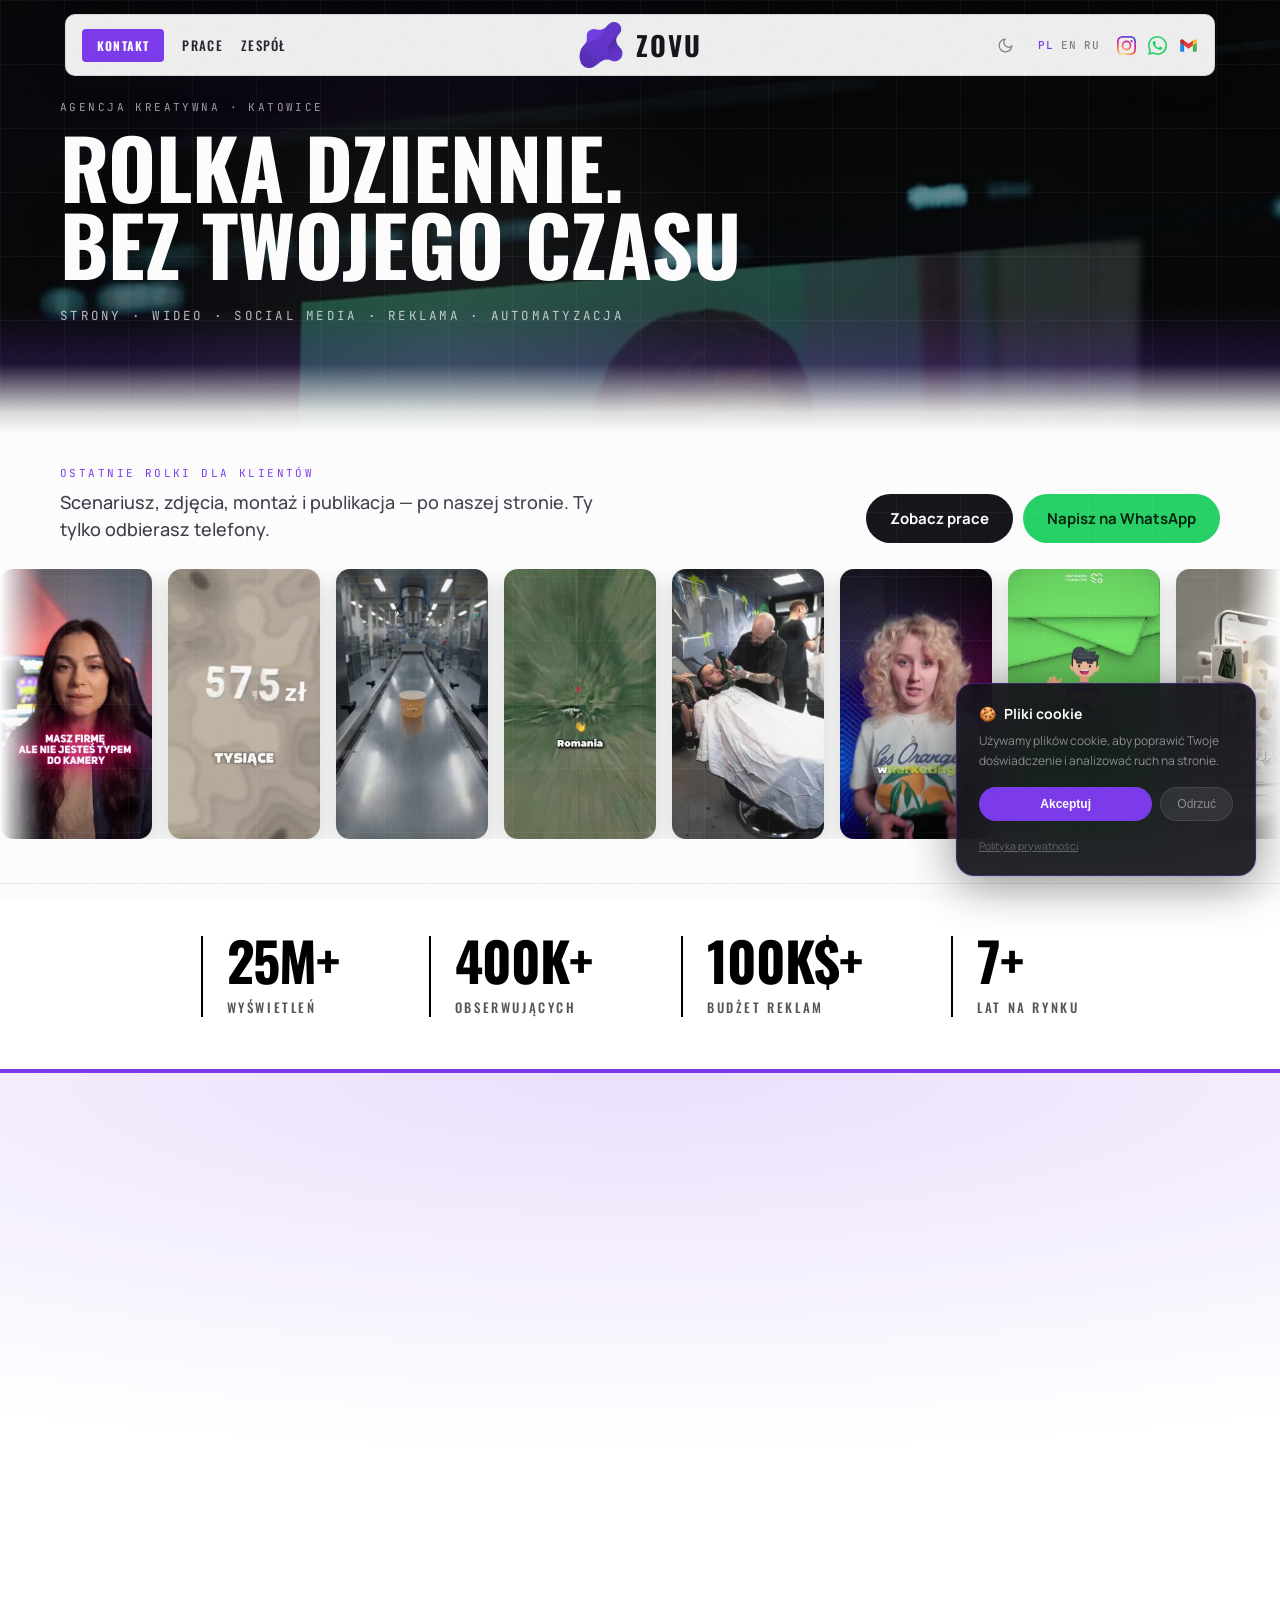
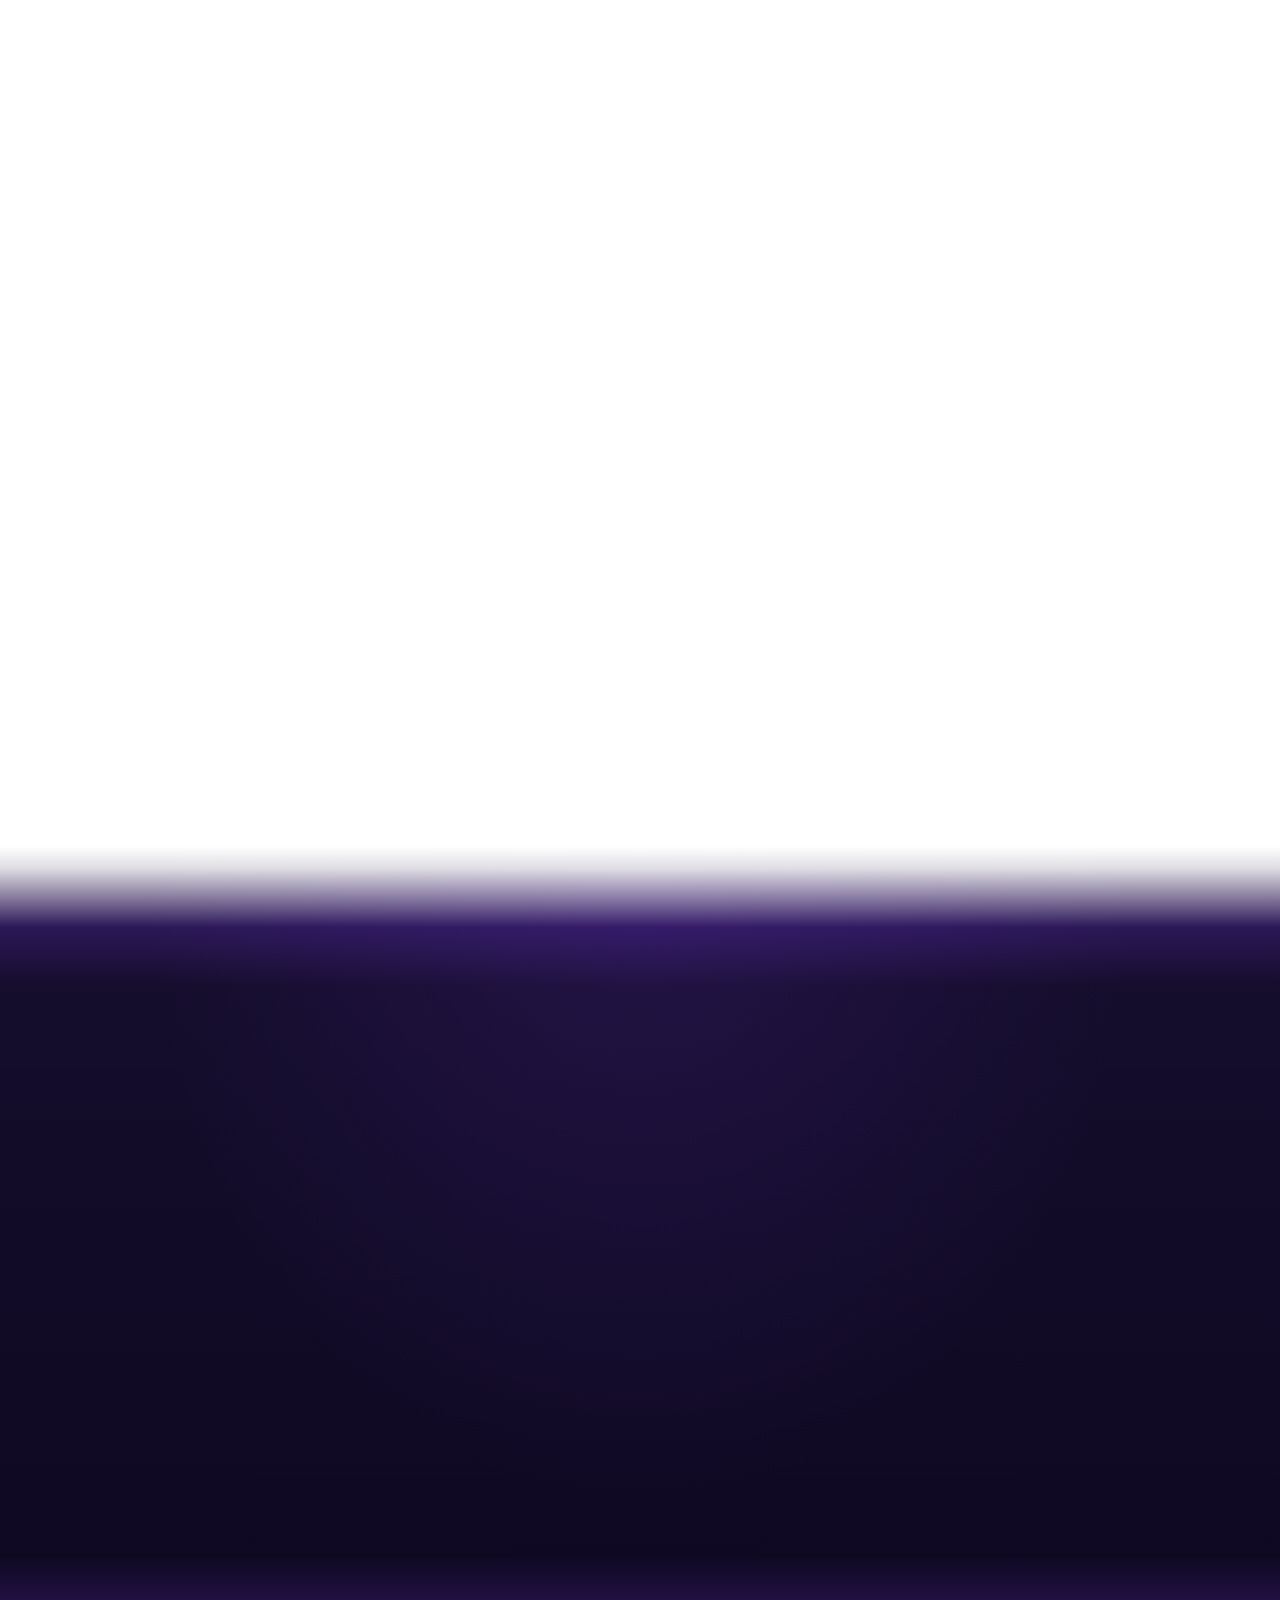
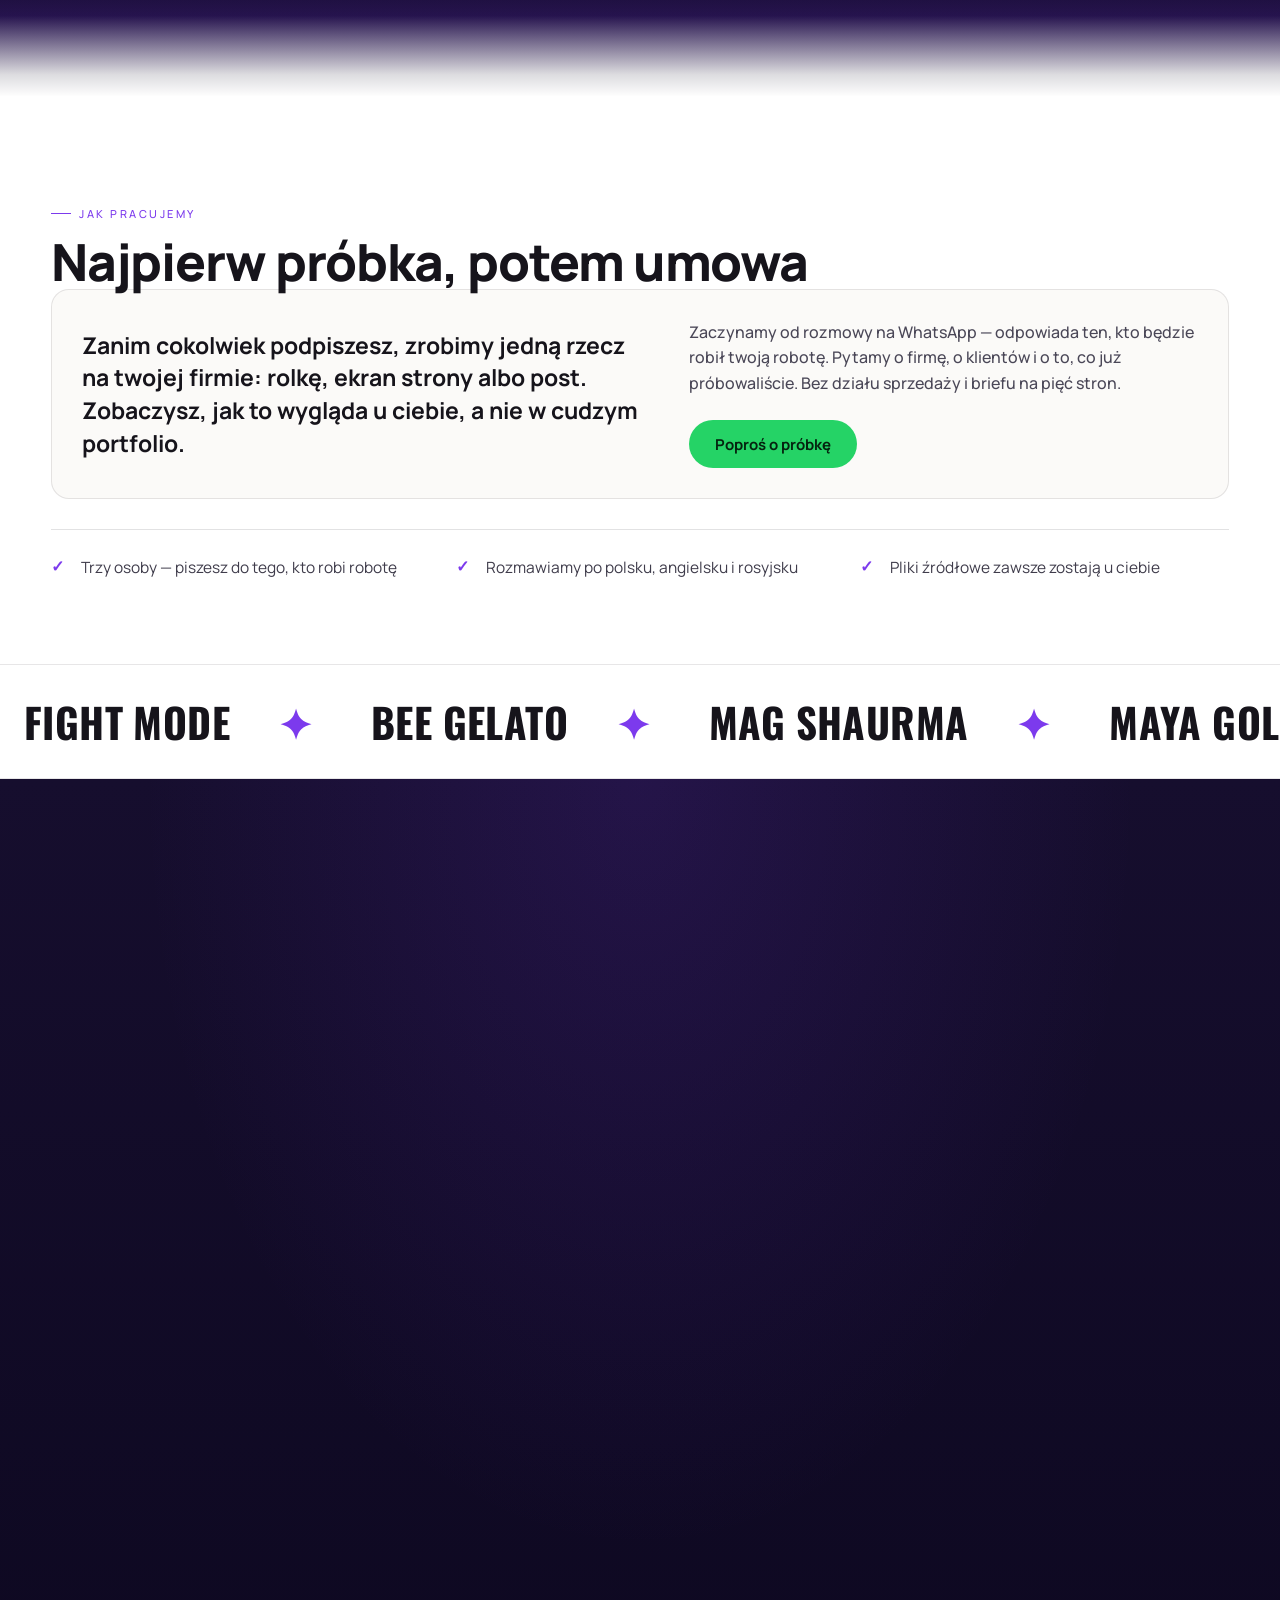
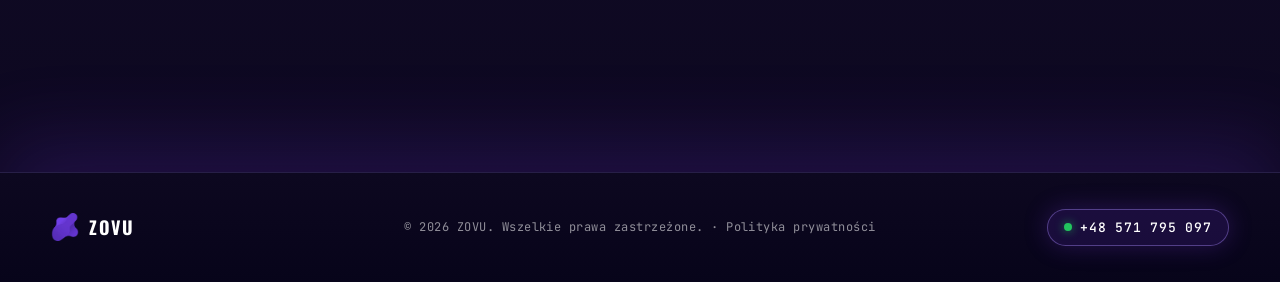
==== index.html @ c3d304a9 "Блок «Jak pracujemy» переделан: оффер вместо трёх шагов Захар спросил, вызывает ли он доверие. Не вы" ====
<!DOCTYPE html>
<html lang="pl" class="loading">
<head>
  <script>
    // Светлая тема — по умолчанию. Тёмная («наш режим») включается кнопкой
    // и запоминается. Читаем ДО первой отрисовки, иначе моргает.
    (function () {
      var m = null;
      try { m = localStorage.getItem('motyw'); } catch (e) {}
      document.documentElement.classList.add(m === 'ciemny' ? 'ciemny' : 'jasny');
    })();
  </script>
  <meta charset="UTF-8">
  <meta name="viewport" content="width=device-width, initial-scale=1.0">
  <meta name="theme-color" content="#0d0820">
  <meta name="apple-mobile-web-app-status-bar-style" content="black-translucent">
  <title>ZOVU — agencja kreatywna Katowice | strony, wideo, marketing, AI</title>
  <meta name="description" content="Agencja kreatywna z Katowic: strony internetowe, montaż wideo i rolki, social media, reklamy i automatyzacje AI. 25M+ wyświetleń, 7 lat na rynku.">
  <link rel="canonical" href="https://zovu.pl/">
  <meta property="og:type" content="website">
  <meta property="og:site_name" content="ZOVU">
  <meta property="og:locale" content="pl_PL">
  <meta property="og:url" content="https://zovu.pl/">
  <meta property="og:title" content="ZOVU — agencja kreatywna Katowice | strony, wideo, marketing, AI">
  <meta property="og:description" content="Agencja kreatywna z Katowic: strony internetowe, montaż wideo i rolki, social media, reklamy i automatyzacje AI. 25M+ wyświetleń, 7 lat na rynku.">
  <meta property="og:image" content="https://zovu.pl/og-image.jpg">
  <meta property="og:image:width" content="1200">
  <meta property="og:image:height" content="630">
  <meta name="twitter:card" content="summary_large_image">
  <meta name="twitter:title" content="ZOVU — agencja kreatywna Katowice | strony, wideo, marketing, AI">
  <meta name="twitter:description" content="Agencja kreatywna z Katowic: strony internetowe, montaż wideo i rolki, social media, reklamy i automatyzacje AI. 25M+ wyświetleń, 7 lat na rynku.">
  <meta name="twitter:image" content="https://zovu.pl/og-image.jpg">
  <script type="application/ld+json">
  {
    "@context": "https://schema.org",
    "@type": "ProfessionalService",
    "name": "ZOVU",
    "alternateName": "ZOVU Creative Agency",
    "url": "https://zovu.pl/",
    "logo": "https://zovu.pl/logo_icon.png",
    "image": "https://zovu.pl/og-image.jpg",
    "description": "Agencja kreatywna z Katowic: strony internetowe, montaż wideo i rolki, social media, reklamy i automatyzacje AI. 25M+ wyświetleń, 7 lat na rynku.",
    "slogan": "Tworzymy treści, które sprzedają",
    "email": "zovu.pl@gmail.com",
    "telephone": "+48571795097",
    "priceRange": "$",
    "address": {
      "@type": "PostalAddress",
      "addressLocality": "Katowice",
      "addressRegion": "śląskie",
      "addressCountry": "PL"
    },
    "areaServed": [
      { "@type": "Country", "name": "Polska" },
      { "@type": "City", "name": "Katowice" }
    ],
    "knowsLanguage": ["pl", "en", "ru"],
    "sameAs": [
      "https://www.instagram.com/zovu.pl/",
      "https://www.facebook.com/zovupl",
      "https://www.youtube.com/@ZOVUPL",
      "https://www.upwork.com/freelancers/~016166ba0be681bb37"
    ],
    "hasOfferCatalog": {
      "@type": "OfferCatalog",
      "name": "Usługi ZOVU",
      "itemListElement": [
        { "@type": "Offer", "itemOffered": { "@type": "Service", "name": "Strony internetowe i landing page" } },
        { "@type": "Offer", "itemOffered": { "@type": "Service", "name": "Montaż wideo i rolki na social media" } },
        { "@type": "Offer", "itemOffered": { "@type": "Service", "name": "Prowadzenie social mediów" } },
        { "@type": "Offer", "itemOffered": { "@type": "Service", "name": "Reklamy Meta Ads i Google Ads" } },
        { "@type": "Offer", "itemOffered": { "@type": "Service", "name": "Automatyzacje i wdrożenia AI" } }
      ]
    }
  }
  </script>
  <link rel="icon" type="image/png" href="favicon.png">
  <link rel="preconnect" href="https://fonts.googleapis.com">
  <link rel="preconnect" href="https://fonts.gstatic.com" crossorigin>
  <link rel="preconnect" href="https://img.youtube.com">
  <link rel="dns-prefetch" href="https://www.youtube.com">
  <link href="https://fonts.googleapis.com/css2?family=Manrope:wght@400;500;600;700;800&family=Oswald:wght@400;500;600;700&family=JetBrains+Mono:wght@400;500&display=swap" rel="stylesheet">
  <style>
    *, *::before, *::after { margin: 0; padding: 0; box-sizing: border-box; }

    :root {
      --bg:      #ffffff;
      --bg2:     #f4f4f8;
      --bg3:     #ececf2;
      --border:  #e0e0ea;
      --text:    #0d0d14;
      --sec:     #5c5c78;
      --muted:   #a8a8be;
      --accent:  #7c3aed;
      --accent-2:#a78bfa;
      --acc-rgb: 124,58,237;
      --display: 'Oswald', sans-serif;
      --mono:    'JetBrains Mono', monospace;
    }

    html { scroll-behavior: smooth; background: #030303; }
    @media (prefers-reduced-motion: reduce) { html { scroll-behavior: auto; } }

    ::selection { background: var(--accent); color: #fff; }
    ::-moz-selection { background: var(--accent); color: #fff; }

    /* ── SPLASH PRELOADER (zah.zovu.pl style) ── */
    html.loading, html.loading body { overflow: hidden !important; height: 100%; }
    .splash {
      position: fixed; inset: 0; background: #000; z-index: 100000;
      display: flex; align-items: center; justify-content: center; flex-direction: column;
      transition: opacity 0.8s ease, visibility 0.8s ease;
    }
    .splash.hidden { opacity: 0; visibility: hidden; pointer-events: none; }
    .splash img {
      width: 170px; height: 170px;
      animation: splashPulse 2s ease-in-out infinite;
      filter: drop-shadow(0 0 60px rgba(124,58,237,0.6));
    }
    .splash-text {
      font-family: var(--display); font-weight: 700; font-size: 42px;
      letter-spacing: 0.12em; color: #fff; margin-top: 20px;
      opacity: 0; animation: splashFade 1.2s ease 0.4s forwards;
    }
    .splash-sub {
      font-family: var(--mono); font-size: 11px; letter-spacing: 0.4em;
      color: rgba(255,255,255,0.45); margin-top: 12px; text-transform: uppercase;
      opacity: 0; animation: splashFade 1.2s ease 0.8s forwards;
    }
    @keyframes splashPulse { 0%,100% { transform: scale(1); opacity: .95; } 50% { transform: scale(1.05); opacity: 1; } }
    @keyframes splashFade { to { opacity: 1; } }

    body {
      font-family: 'Manrope', sans-serif;
      background: #030303;
      color: var(--text);
      cursor: none;
      overflow-x: hidden;
    }
    a, button, input, textarea, select, label { cursor: none; }

    /* ── CURSOR ── */
    #cur {
      position: fixed; width: 8px; height: 8px;
      background: #fff; border-radius: 50%;
      pointer-events: none; z-index: 9999;
      transform: translate(-50%,-50%);
      transition: opacity .2s, transform .15s;
      mix-blend-mode: difference;
    }
    #cur-ring {
      position: fixed; width: 40px; height: 40px;
      border: 1.5px solid #fff; border-radius: 50%;
      pointer-events: none; z-index: 9998;
      transform: translate(-50%,-50%);
      mix-blend-mode: difference;
      transition: width .4s cubic-bezier(.16,1,.3,1), height .4s cubic-bezier(.16,1,.3,1),
                  background .35s, border-color .35s;
    }
    body.cursor-hover #cur-ring {
      width: 64px; height: 64px;
      background: rgba(255,255,255,.15);
      border-color: #fff;
    }

    /* custom cursor removed — restore native cursor */
    #cur, #cur-ring { display: none !important; }
    * { cursor: auto !important; }
    a, button, label, .lang, .tools-tab, .pf, .g-icon, .nav-cta, [onclick], [role="button"], summary { cursor: pointer !important; }
    input, textarea, select { cursor: text !important; }
    input[type="checkbox"], input[type="radio"], input[type="range"], input[type="submit"], input[type="button"] { cursor: pointer !important; }

    /* ── NAV ── */
    /* ───── NAVBAR (zah.zovu.pl style: floating black pill → full-width bar) ───── */
    nav {
      position: fixed;
      top: 0; left: 0; right: 0;
      z-index: 1000;
      padding: 14px clamp(14px, 3.5vw, 38px) 0;
      pointer-events: none;
      transition: padding 1.6s ease;
    }
    .nav-inner {
      pointer-events: auto;
      max-width: 1150px;
      margin: 0 auto;
      display: grid;
      grid-template-columns: 1fr auto 1fr;
      align-items: center;
      gap: 18px;
      background: rgba(8, 8, 8, 0.92);
      backdrop-filter: blur(18px);
      -webkit-backdrop-filter: blur(18px);
      border: 1px solid rgba(255, 255, 255, 0.1);
      border-radius: 10px;
      padding: 7px 16px;
      box-shadow: 0 12px 36px rgba(0, 0, 0, 0.5);
      transition: all 1.6s ease;
    }
    nav.scrolled { padding: 0; }
    nav.scrolled .nav-inner {
      max-width: 3000px;
      border-radius: 0;
      border-left: 0; border-right: 0; border-top: 0;
      box-shadow: 0 4px 20px rgba(0, 0, 0, 0.5);
    }
    .nav-left, .nav-right { display: flex; align-items: center; gap: 18px; }
    .nav-right { justify-content: flex-end; }
    nav a.nav-link {
      font-family: var(--display); font-weight: 500; font-size: 13px;
      letter-spacing: 0.1em; text-transform: uppercase;
      transition: color 0.3s; color: #f4f4f8; white-space: nowrap; text-decoration: none;
    }
    nav a.nav-link:hover { color: var(--accent-2); }
    .nav-btn {
      font-family: var(--display); font-weight: 700; font-size: 12px;
      letter-spacing: 0.1em; text-transform: uppercase;
      padding: 8px 15px; border-radius: 4px; white-space: nowrap;
      border: 0; background: var(--accent); color: #fff; text-decoration: none;
      transition: all 0.3s;
    }
    .nav-btn:hover { background: var(--accent-2); color: #000; }
    .nav-lang { display: flex; align-items: center; gap: 8px; }
    .nav-lang .lang {
      font-family: var(--mono); font-size: 11px; font-weight: 500;
      letter-spacing: 0.04em; color: rgba(255,255,255,.5);
      background: transparent; border: 0; padding: 2px 0;
      border-radius: 0; transition: color 0.25s;
    }
    .nav-lang .lang:hover { color: #fff; }
    .nav-lang .lang.on { background: transparent; color: var(--accent-2); }
    .nav-socials { display: flex; align-items: center; gap: 12px; }
    .nav-soc { color: rgba(255,255,255,.5); display: flex; transition: color 0.3s, transform 0.3s; }
    .nav-soc:hover { color: var(--accent-2); transform: translateY(-2px); }
    .nav-logo { display: flex; align-items: center; gap: 12px; justify-content: center; text-decoration: none; }
    .nav-logo img { width: 46px; height: 46px; object-fit: contain; }
    .nav-logo span {
      font-family: var(--display); font-weight: 800; font-size: 27px;
      letter-spacing: 0.08em; color: #fff;
    }
    .nav-soc svg { width: 19px; height: 19px; }
    @media (max-width: 900px) {
      .nav-inner { grid-template-columns: auto 1fr auto; gap: 12px; }
      .nav-left, .nav-right { gap: 14px; }
      nav a.nav-link { display: none; }
    }
    @media (max-width: 480px) {
      nav { padding: 10px 8px 0; }
      .nav-inner { gap: 8px; padding: 6px 10px; }
      .nav-left, .nav-right { gap: 8px; }
      .nav-btn { font-size: 11px; padding: 7px 11px; letter-spacing: .08em; }
      .nav-logo img { width: 36px; height: 36px; }
      .nav-logo span { font-size: 21px; letter-spacing: .06em; }
      .nav-logo { gap: 8px; }
      .nav-lang { gap: 5px; }
      .nav-lang .lang { font-size: 10px; }
      .nav-socials { gap: 9px; }
      .nav-soc svg { width: 17px; height: 17px; }
    }

    /* ── COOKIE BANNER ── */
    #cookie-banner {
      position: fixed; bottom: 24px; right: 24px; z-index: 9000;
      width: 300px; padding: 20px 22px;
      background: rgba(13,13,20,.9);
      backdrop-filter: blur(28px); -webkit-backdrop-filter: blur(28px);
      border: 1px solid rgba(124,58,237,.35);
      border-radius: 18px;
      box-shadow: 0 8px 48px rgba(0,0,0,.45), 0 0 0 1px rgba(124,58,237,.08);
      transform: translateY(130%); opacity: 0;
      transition: transform .55s cubic-bezier(.16,1,.3,1), opacity .4s;
    }
    #cookie-banner.show { transform: translateY(0); opacity: 1; }
    .ck-title { font-size: 14px; font-weight: 700; color: #fff; margin-bottom: 8px; display: flex; align-items: center; gap: 8px; }
    .ck-text { font-size: 12px; color: rgba(255,255,255,.5); line-height: 1.65; margin-bottom: 16px; }
    .ck-btns { display: flex; gap: 8px; }
    .ck-acc {
      flex: 1; font-size: 12px; font-weight: 600; color: #fff;
      background: var(--accent); border: none; padding: 9px 0; border-radius: 100px; cursor: none;
      transition: background .2s, transform .2s;
    }
    .ck-acc:hover { background: #5b21b6; transform: scale(1.03); }
    .ck-dec {
      font-size: 12px; font-weight: 500; color: rgba(255,255,255,.45);
      background: rgba(255,255,255,.08); border: 1px solid rgba(255,255,255,.1);
      padding: 9px 16px; border-radius: 100px; cursor: none;
      transition: color .2s, background .2s;
    }
    .ck-dec:hover { color: rgba(255,255,255,.75); background: rgba(255,255,255,.12); }
    .ck-links { margin-top: 12px; }
    .ck-links a { font-size: 10.5px; color: rgba(255,255,255,.3); text-decoration: underline; }

    /* ── HERO ── */
    #hero {
      min-height: 100vh; display: flex; flex-direction: row;
      align-items: center; padding: 140px 52px 100px;
      position: relative; overflow: hidden; gap: 60px;
      background: linear-gradient(135deg, #0d0a1e 0%, #0a1525 50%, #13082a 100%);
    }
    .hero-content {
      flex: 0 0 48%; max-width: 48%;
      display: flex; flex-direction: column;
      justify-content: center;
    }
    #hero::before {
      content: ''; position: absolute; inset: 0; pointer-events: none; z-index: 1;
      background-image:
        linear-gradient(rgba(255,255,255,.04) 1px, transparent 1px),
        linear-gradient(90deg, rgba(255,255,255,.04) 1px, transparent 1px);
      background-size: 64px 64px;
    }
    #hero::after {
      content: ''; position: absolute; z-index: 1;
      width: 700px; height: 700px; pointer-events: none;
      background: radial-gradient(circle, rgba(255,255,255,.07) 0%, transparent 65%);
      top: 40%; left: 35%; transform: translate(-50%,-50%);
    }
    .hero-tag {
      display: inline-flex; align-items: center; gap: 10px;
      font-size: 11px; font-weight: 500; letter-spacing: 1px;
      text-transform: uppercase; color: var(--accent); margin-bottom: 36px;
      opacity: 0; animation: fadeup .7s .1s forwards; position: relative; z-index: 2;
      align-self: flex-start;
    }
    .hero-tag::before { content: ''; width: 28px; height: 1px; background: var(--accent); }
    .hero-h {
      font-family: 'Manrope', sans-serif;
      font-size: clamp(52px, 8vw, 118px);
      font-weight: 800; line-height: .94; letter-spacing: -2px;
      max-width: 600px; margin-bottom: 48px;
      position: relative; z-index: 2;
    }
    .hero-h .ln {
      display: flex; flex-wrap: wrap; gap: 0 .22em;
    }
    .word-wrap {
      display: inline-block; overflow: hidden; vertical-align: bottom;
    }
    .word-inner {
      display: block;
      opacity: 0; transform: translateY(1em);
      animation: wordSlideUp .75s cubic-bezier(.16,1,.3,1) forwards;
    }
    @keyframes wordSlideUp {
      to { opacity: 1; transform: translateY(0); }
    }
    .hero-h .ac { color: var(--accent); }
    .hero-bot {
      display: flex; align-items: flex-end; justify-content: space-between;
      gap: 40px; opacity: 0; animation: fadeup .7s .95s forwards;
      position: relative; z-index: 2; max-width: 600px;
    }
    .hero-desc { font-size: 16px; line-height: 1.75; color: var(--sec); max-width: 420px; }
    .hero-acts { display: flex; align-items: center; gap: 18px; flex-shrink: 0; }
    .btn-p {
      display: inline-flex; align-items: center; gap: 8px;
      font-size: 14px; font-weight: 500; color: #fff;
      background: var(--accent); padding: 14px 28px;
      border-radius: 100px; text-decoration: none; border: none; cursor: none;
      transition: background .25s, transform .25s;
    }
    .btn-p:hover { background: #5b21b6; transform: scale(1.04); }
    .btn-s {
      display: inline-flex; align-items: center; gap: 8px;
      font-size: 14px; color: var(--sec); text-decoration: none;
      transition: color .2s; cursor: none;
    }
    .btn-s:hover { color: var(--text); }
    .btn-s .arr { transition: transform .3s; display: inline-block; }
    .btn-s:hover .arr { transform: translate(4px,-4px); }


    /* ── SERVICES ── */
    #services { padding: 72px 52px; }
    .sec-hd { display: flex; align-items: flex-end; justify-content: space-between; margin-bottom: 36px; }
    .sec-label {
      font-size: 11px; font-weight: 500; letter-spacing: 2.5px;
      text-transform: uppercase; color: var(--accent);
      display: flex; align-items: center; gap: 8px; margin-bottom: 14px;
    }
    .sec-label::before { content: ''; width: 20px; height: 1px; background: var(--accent); }
    #portfolio .sec-label::before { display: none; }
    #portfolio .sec-label { font-size: 13px; letter-spacing: 1.5px; font-weight: 600; }
    #portfolio .sec-title { font-size: clamp(52px, 6vw, 82px); }
    /* NeonGradientCard on filter buttons */
    @property --neon-angle { syntax: '<angle>'; initial-value: 0deg; inherits: false; }
    @keyframes neonSpin { to { --neon-angle: 360deg; } }
    .pf {
      position: relative; z-index: 0;
      background: linear-gradient(#fff,#fff) padding-box,
                  conic-gradient(from var(--neon-angle), #ff2975 0%, #00FFF1 50%, #ff2975 100%) border-box;
      border: 2px solid transparent;
      font-size: 21px; font-weight: 700;
      padding: 13px 32px; border-radius: 14px; cursor: none;
      transition: opacity .2s;
    }
    .pf span {
      color: var(--sec);
      background: none;
      -webkit-background-clip: unset;
      background-clip: unset;
      -webkit-text-fill-color: var(--sec);
    }
    .pf::after {
      content: ''; position: absolute; inset: -4px; border-radius: 18px; z-index: -1;
      background: conic-gradient(from var(--neon-angle), #ff2975 0%, #00FFF1 50%, #ff2975 100%);
      filter: blur(12px); opacity: .5;
      animation: neonSpin 3s linear infinite;
      pointer-events: none;
    }
    .pf.on {
      background: linear-gradient(#111,#111) padding-box,
                  conic-gradient(from var(--neon-angle), #ff2975 0%, #00FFF1 50%, #ff2975 100%) border-box;
      transform: scale(1.1);
      box-shadow: 0 8px 32px rgba(0,0,0,.15);
    }
    .pf.on span { color: var(--sec); background: none; -webkit-background-clip: unset; background-clip: unset; -webkit-text-fill-color: var(--sec); }
    .pf.on::after { opacity: .85; }
    .pf:hover:not(.on) { opacity: .8; }
    .sec-title {
      font-family: 'Manrope', sans-serif;
      font-size: clamp(34px, 4vw, 62px);
      font-weight: 800; line-height: 1.05; letter-spacing: -1px;
    }
    .srv-grid { display: grid; grid-template-columns: 1fr 1fr; gap: 2px; }
    .srv {
      background: var(--bg2); border: 1px solid var(--border);
      padding: 34px; position: relative; overflow: hidden; cursor: none;
      transition: border-color .4s, background .4s;
    }
    .srv::after {
      content: ''; position: absolute; inset: 0;
      background: linear-gradient(135deg, #7c3aed, #5b21b6);
      transform: scaleY(0); transform-origin: bottom;
      transition: transform .55s cubic-bezier(.16,1,.3,1); z-index: 0;
    }
    .srv:hover { border-color: var(--accent); }
    .srv:hover::after { transform: scaleY(1); }
    .srv > * { position: relative; z-index: 1; transition: color .3s; }
    .srv:hover .srv-n, .srv:hover .srv-t, .srv:hover .srv-d { color: #000; }
    .srv:hover .srv-tag { border-color: rgba(0,0,0,.25); color: #000; }
    .srv-n {
      font-family: 'Manrope', sans-serif; font-size: 12px; font-weight: 700;
      color: var(--muted); letter-spacing: 1px; margin-bottom: 20px;
    }
    .srv-ico { font-size: 30px; margin-bottom: 10px; }
    .srv-t {
      font-family: 'Manrope', sans-serif; font-size: 22px; font-weight: 800;
      letter-spacing: -.5px; margin-bottom: 10px;
    }
    .srv-d { font-size: 13px; line-height: 1.65; color: var(--sec); margin-bottom: 16px; }
    .srv-tags { display: flex; flex-wrap: wrap; gap: 8px; }
    .srv-tag {
      font-size: 11px; font-weight: 500; letter-spacing: .5px;
      color: var(--sec); border: 1px solid var(--border);
      padding: 6px 14px; border-radius: 100px; transition: all .3s;
    }

    /* ── STATS ── zah style; on phone ~2x smaller (explicit, reliable on iOS) */
    .stats {
      background: #fff; color: #000;
      padding: 52px 32px;
      border-top: 4px solid var(--accent); border-bottom: 4px solid var(--accent);
    }
    .stats-inner {
      max-width: 1400px; margin: 0 auto;
      display: grid; grid-template-columns: repeat(4, max-content);
      justify-content: center; gap: clamp(48px, 7vw, 110px);
    }
    .stat { border-left: 2px solid #000; padding-left: 24px; }
    .stat-value {
      font-family: var(--display); font-weight: 700;
      font-size: clamp(38px, 4.2vw, 72px);
      line-height: 0.9; letter-spacing: -0.02em;
    }
    .stat-label {
      font-family: var(--display); font-weight: 500; font-size: 13px;
      letter-spacing: 0.2em; text-transform: uppercase; margin-top: 12px; color: #555;
    }
    @media (max-width: 800px) {
      .stats { padding: 44px 27px; }
      .stats-inner { grid-template-columns: repeat(2, 1fr); gap: 41px; }
      .stats .stat { padding-left: 20px; }
      .stats .stat-value { font-size: 32px; }
      .stats .stat-label { font-size: 11px; margin-top: 10px; }
    }

    /* ── PORTFOLIO ── */
    #portfolio { padding: 130px 52px; overflow: visible; position: relative; }
    #portfolio .port-section { overflow: visible; }

    /* category rows + running carousels (zah-style rows) */
    .pf-cats { max-width: 1400px; margin: 50px auto 0; border-top: 1px solid rgba(255,255,255,.1); }
    .pf-cat {
      display: block; text-decoration: none; color: inherit;
      border-bottom: 1px solid rgba(255,255,255,.1);
      padding: 34px 0 30px; position: relative; transition: background .35s;
    }
    .pf-cat:hover { background: rgba(124,58,237,.06); }
    .pf-cat-head {
      display: flex; align-items: baseline; gap: 22px;
      padding: 0 clamp(20px, 3vw, 44px); transition: padding-left .35s;
    }
    .pf-cat:hover .pf-cat-head { padding-left: clamp(34px, 4.5vw, 64px); }
    .pf-cat-num { font-family: var(--mono); font-size: 13px; letter-spacing: .15em; color: var(--accent-2); flex-shrink: 0; }
    .pf-cat-name {
      font-family: var(--display); font-weight: 700; text-transform: uppercase;
      font-size: clamp(30px, 5vw, 68px); line-height: 1; letter-spacing: -.01em;
      color: #fff; transition: color .3s;
    }
    .pf-cat:hover .pf-cat-name { color: var(--accent-2); }
    .pf-cat-desc {
      margin-left: auto; max-width: 360px; text-align: right; align-self: center;
      font-size: 13px; line-height: 1.5; color: rgba(255,255,255,.5);
    }
    .pf-cat-arrow { font-family: var(--mono); font-size: 20px; color: rgba(255,255,255,.3); align-self: center; transition: transform .3s, color .3s; }
    .pf-cat:hover .pf-cat-arrow { color: var(--accent-2); transform: translate(5px,-5px); }
    .pf-strip {
      overflow: hidden; margin-top: 26px; padding: 0 clamp(20px,3vw,44px);
      -webkit-mask-image: linear-gradient(90deg, transparent, #000 5%, #000 95%, transparent);
      mask-image: linear-gradient(90deg, transparent, #000 5%, #000 95%, transparent);
    }
    .pf-strip-track { display: flex; gap: 14px; width: max-content; animation: pfscroll 45s linear infinite; }
    .pf-strip-img, .pf-strip-vid {
      width: 248px; height: 140px; flex-shrink: 0;
      object-fit: cover; object-position: top center;
      border-radius: 10px; border: 1px solid rgba(255,255,255,.1);
      pointer-events: none; background: #111; display: block;
    }
    @keyframes pfscroll { from { transform: translateX(0); } to { transform: translateX(-50%); } }
    @media (max-width: 700px) {
      #portfolio { padding: 90px 20px; }
      .pf-cat-desc { display: none; }
      .pf-cat-head { gap: 14px; }
      .pf-strip-img, .pf-strip-vid { width: 196px; height: 110px; }
    }

    /* ── PORTFOLIO GALLERY OVERLAY (navbar stays on top; nav as floating bottom pill) ── */
    .pfg {
      position: fixed; inset: 0; z-index: 990;
      background: linear-gradient(180deg, #0d0820 0%, #060010 100%);
      display: flex; flex-direction: column;
      opacity: 0; visibility: hidden; transition: opacity .4s ease, visibility .4s ease;
      overflow-y: auto;
    }
    .pfg.open { opacity: 1; visibility: visible; }
    /* Floating bottom pill: categories + close (single elegant control, no top bar) */
    .pfg-nav {
      position: fixed; bottom: 26px; left: 50%; transform: translateX(-50%);
      display: flex; align-items: center; gap: 4px;
      padding: 6px;
      background: rgba(15,8,30,.85); backdrop-filter: blur(20px) saturate(140%);
      border: 1px solid rgba(167,139,250,.35); border-radius: 100px;
      z-index: 1001; /* above navbar so it's always reachable */
      box-shadow:
        0 14px 50px rgba(124,58,237,.45),
        0 0 80px rgba(124,58,237,.25),
        0 0 0 1px rgba(167,139,250,.2);
      opacity: 0; visibility: hidden; transition: opacity .4s ease, visibility .4s ease, transform .4s ease;
      transform: translateX(-50%) translateY(20px);
    }
    .pfg.open ~ .pfg-nav { opacity: 1; visibility: visible; transform: translateX(-50%) translateY(0); }
    .pfg-tab {
      font-family: var(--display); font-weight: 600; font-size: 13px;
      letter-spacing: .14em; text-transform: uppercase;
      padding: 10px 20px; border-radius: 100px;
      background: transparent; border: 0;
      color: rgba(255,255,255,.6); cursor: pointer;
      transition: color .25s, background .25s, box-shadow .25s;
    }
    .pfg-tab:hover { color: #fff; }
    .pfg-tab.active { background: var(--accent); color: #fff; box-shadow: 0 0 22px rgba(124,58,237,.6), 0 0 0 1px rgba(167,139,250,.5); }
    .pfg-close {
      width: 38px; height: 38px; border-radius: 50%;
      background: transparent; border: 0; margin-left: 4px;
      color: rgba(255,255,255,.7); font-size: 15px; cursor: pointer;
      display: flex; align-items: center; justify-content: center; flex-shrink: 0;
      transition: all .25s;
      border-left: 1px solid rgba(255,255,255,.12); padding-left: 8px;
      box-sizing: content-box;
    }
    .pfg-close:hover { color: #fff; transform: rotate(90deg); }
    @media (max-width: 600px) {
      .pfg-nav { bottom: 18px; padding: 5px; gap: 2px; }
      .pfg-tab { padding: 8px 14px; font-size: 11px; letter-spacing: .12em; }
      .pfg-close { width: 32px; height: 32px; font-size: 14px; }
    }
    .pfg-grid {
      display: grid; grid-template-columns: repeat(3, 1fr); gap: 22px;
      max-width: 1400px; margin: 0 auto; padding: 120px clamp(20px, 4vw, 56px) 130px; width: 100%;
    }
    @media (max-width: 900px) { .pfg-grid { grid-template-columns: repeat(2, 1fr); gap: 16px; } }
    @media (max-width: 560px) { .pfg-grid { grid-template-columns: 1fr; } }
    /* default card (used by videos + graphics) */
    .pfg-card {
      display: block; border: 0; padding: 0; background: #111; cursor: pointer;
      border-radius: 14px; overflow: hidden; aspect-ratio: 16/9;
      border: 1px solid rgba(167,139,250,.25);
      transition: transform .3s, box-shadow .3s, border-color .3s; text-decoration: none; position: relative;
    }
    .pfg-card:hover { transform: translateY(-5px); border-color: var(--accent-2); box-shadow: 0 14px 40px rgba(124,58,237,.35); }
    .pfg-card > img, .pfg-card > video, .pfg-card > iframe { width: 100%; height: 100%; object-fit: cover; display: block; border: 0; }
    /* VIDEO — carousel of pages (4 reels/page PC, 2/page mobile) */
    .pfg-grid--video {
      display: flex !important;
      overflow-x: auto;
      scroll-snap-type: x mandatory;
      max-width: 1700px;
      margin: 0 auto;
      padding: 0;
      width: 100%;
      height: 100%;
      gap: 0;
      scrollbar-width: none;
      -webkit-overflow-scrolling: touch;
      cursor: grab;
      /* subtle edge fade so glow doesn't clip abruptly */
      -webkit-mask-image: linear-gradient(to right, transparent 0%, #000 1.5%, #000 98.5%, transparent 100%);
              mask-image: linear-gradient(to right, transparent 0%, #000 1.5%, #000 98.5%, transparent 100%);
    }
    .pfg-grid--video.dragging { cursor: grabbing; user-select: none; }
    .pfg-grid--video::-webkit-scrollbar { display: none; }
    .pfg-grid--video .pfg-page {
      flex: 0 0 100%;
      display: grid;
      grid-template-columns: repeat(4, 1fr);
      gap: 26px;
      padding: 110px clamp(40px, 5vw, 70px) 120px;
      scroll-snap-align: start;
      scroll-snap-stop: always;
      box-sizing: border-box;
      align-content: center;
      justify-items: center;
    }
    .pfg-grid--video .pfg-card.pfg-vid {
      aspect-ratio: 9/16;
      width: 100%;
      max-width: 100%;
      max-height: calc(100vh - 240px);
      margin: 0 auto;
      border-radius: 14px;
      overflow: hidden;
      border: 1px solid rgba(167,139,250,.65);
      /* boosted GLOW (same as site cards) */
      box-shadow:
        0 0 130px rgba(124,58,237,.8),
        0 0 60px rgba(167,139,250,.55),
        0 26px 80px rgba(124,58,237,.6),
        0 0 0 1px rgba(167,139,250,.5);
      transition: border-color .4s, box-shadow .4s, transform .4s;
    }
    .pfg-grid--video .pfg-card.pfg-vid:hover {
      border-color: var(--accent);
      transform: translateY(-4px);
      box-shadow:
        0 0 200px rgba(124,58,237,1),
        0 0 90px rgba(167,139,250,.8),
        0 38px 120px rgba(124,58,237,.85),
        0 0 0 1px rgba(167,139,250,.8);
    }
    @media (max-width: 700px) {
      .pfg-grid--video .pfg-page {
        grid-template-columns: repeat(2, 1fr);
        gap: 8px;
        padding: 80px 6px 100px;
      }
      .pfg-grid--video .pfg-card.pfg-vid {
        height: auto;
        width: 100%;
        max-width: 100%;
      }
      .pfg-grid--video { cursor: auto; }
    }
    .pfg-card.pfg-vid { aspect-ratio: 9/16; }
    /* GRAFIKA grid: posts (mostly square/4:5) */
    /* GRAFIKA — desktop: zah-style masonry (column-count), mobile: 2x2 swipe carousel */
    .pfg-grid--gfx {
      display: block !important;
      column-count: 3;
      column-gap: 22px;
      max-width: 1400px;
      margin: 0 auto;
      padding: 120px clamp(40px, 5vw, 70px) 130px;
      overflow: visible;
    }
    .pfg-grid--gfx .pfg-page { display: contents; }
    /* phone-only posts hidden on desktop masonry */
    @media (min-width: 701px) {
      .pfg-grid--gfx .pfg-card.pfg-gfx.phone-only { display: none; }
    }
    .pfg-grid--gfx .pfg-card.pfg-gfx {
      display: block;
      break-inside: avoid;
      margin-bottom: 22px;
      width: 100%;
      height: auto;
      aspect-ratio: auto;
      padding: 0;
      background: transparent;
      border-radius: 12px;
      overflow: hidden;
      cursor: pointer;
      border: 1px solid rgba(167,139,250,.65);
      box-shadow:
        0 0 130px rgba(124,58,237,.8),
        0 0 60px rgba(167,139,250,.55),
        0 26px 80px rgba(124,58,237,.6),
        0 0 0 1px rgba(167,139,250,.5);
      transition: transform .4s cubic-bezier(.16,1,.3,1), border-color .4s, box-shadow .4s;
    }
    .pfg-grid--gfx .pfg-card.pfg-gfx > img {
      width: 100%;
      height: auto;
      display: block;
      filter: grayscale(.18) brightness(.88);
      transition: filter .5s, transform .5s cubic-bezier(.16,1,.3,1);
    }
    .pfg-grid--gfx .pfg-card.pfg-gfx:hover {
      border-color: var(--accent);
      box-shadow:
        0 0 200px rgba(124,58,237,1),
        0 0 90px rgba(167,139,250,.8),
        0 38px 120px rgba(124,58,237,.85),
        0 0 0 1px rgba(167,139,250,.8);
    }
    .pfg-grid--gfx .pfg-card.pfg-gfx:hover > img {
      transform: scale(1.03);
      filter: grayscale(0) brightness(1);
    }
    /* Mobile (≤700): swipe carousel, vertically centered between top and bottom */
    @media (max-width: 700px) {
      .pfg-grid--gfx {
        display: flex !important;
        column-count: initial;
        column-gap: 0;
        overflow-x: auto;
        scroll-snap-type: x mandatory;
        scrollbar-width: none;
        -webkit-overflow-scrolling: touch;
        padding: 0;
        height: 100%;
        align-items: center;
      }
      .pfg-grid--gfx::-webkit-scrollbar { display: none; }
      .pfg-grid--gfx .pfg-page {
        display: grid !important;
        grid-template-columns: 1fr 1fr;
        gap: 10px;
        align-content: center;
        flex: 0 0 100%;
        scroll-snap-align: start;
        scroll-snap-stop: always;
        padding: 90px 14px 140px;
        box-sizing: border-box;
        min-height: 100vh;
      }
      .pfg-grid--gfx .pfg-card.pfg-gfx { margin-bottom: 0; }
    }
    /* SITES — browser-frame card + GLOW (zah style) */
    .pfg-card.pfg-site {
      background: transparent; border: 0; border-radius: 14px; aspect-ratio: auto;
      overflow: visible; box-shadow: none; padding: 0;
      transition: transform .5s cubic-bezier(.16,1,.3,1);
    }
    .pfg-card.pfg-site:hover { transform: translateY(-8px); }
    .pfg-browser {
      border-radius: 12px; overflow: hidden;
      border: 1px solid rgba(167,139,250,.65); background: #161616;
      /* GLOW always visible — bright purple halo (boosted) */
      box-shadow:
        0 0 130px rgba(124,58,237,.8),
        0 0 60px rgba(167,139,250,.55),
        0 26px 80px rgba(124,58,237,.6),
        0 0 0 1px rgba(167,139,250,.5);
      transition: border-color .4s, box-shadow .4s;
    }
    .pfg-card.pfg-site:hover .pfg-browser {
      border-color: var(--accent);
      box-shadow:
        0 0 200px rgba(124,58,237,1),
        0 0 90px rgba(167,139,250,.8),
        0 38px 120px rgba(124,58,237,.85),
        0 0 0 1px rgba(167,139,250,.8);
    }
    .pfg-bar2 {
      background: #1c1c1c; padding: 9px 13px; display: flex; align-items: center; gap: 6px;
      border-bottom: 1px solid #000;
    }
    .pfg-dot { width: 9px; height: 9px; border-radius: 50%; flex-shrink: 0; }
    .pfg-dot.r { background: #ff5f56; }
    .pfg-dot.y { background: #ffbd2e; }
    .pfg-dot.g { background: #27c93f; }
    .pfg-url {
      margin-left: 8px; flex: 1; text-align: center;
      font-family: var(--mono); font-size: 11px; letter-spacing: .02em;
      color: rgba(255,255,255,.5); white-space: nowrap; overflow: hidden; text-overflow: ellipsis;
    }
    .pfg-shot { aspect-ratio: 16/10; overflow: hidden; background: #0a0a0a; }
    .pfg-shot img {
      width: 100%; height: 100%; object-fit: cover; object-position: top center;
      display: block; filter: grayscale(.25) brightness(.85);
      transition: filter .5s, transform 1.4s cubic-bezier(.16,1,.3,1);
    }
    .pfg-card.pfg-site:hover .pfg-shot img { filter: none; transform: scale(1.06); }
    /* SITES — DESKTOP: all 9 sites on one page (3-col grid). MOBILE: carousel of pages (3 stacked per page). */
    .pfg-grid--web {
      display: grid !important;
      grid-template-columns: repeat(3, 1fr);
      gap: 22px;
      max-width: 1400px;
      margin: 0 auto;
      padding: 120px clamp(20px, 4vw, 56px) 140px;
      width: 100%;
      cursor: auto;
    }
    .pfg-grid--web .pfg-page { display: contents; } /* desktop: unwrap pages → flat grid */
    /* Mobile (≤700): pages become a horizontal swipe carousel */
    @media (max-width: 700px) {
      .pfg-grid--web {
        display: flex !important;
        overflow-x: auto;
        scroll-snap-type: x mandatory;
        gap: 0;
        padding: 0;
        scrollbar-width: none;
        -webkit-overflow-scrolling: touch;
      }
      .pfg-grid--web::-webkit-scrollbar { display: none; }
      .pfg-grid--web .pfg-page {
        display: grid;
        flex: 0 0 100%;
        grid-template-columns: 1fr;
        grid-template-rows: repeat(3, auto);
        row-gap: 14px;
        padding: 100px clamp(20px, 4vw, 40px) 140px;
        scroll-snap-align: start;
        scroll-snap-stop: always;
        box-sizing: border-box;
      }
      .pfg-shot { aspect-ratio: auto; height: 168px; }
    }
    /* Pager — arrow circles fixed at bottom-center, ABOVE the nav pill (mobile only) */
    .pfg-pager { display: none; }
    .pfg-pager.show {
      display: flex;
      position: fixed; bottom: 115px; left: 50%; transform: translateX(-50%);
      z-index: 1001; gap: 14px; align-items: center;
      padding: 6px 10px; background: rgba(15,8,30,.85); backdrop-filter: blur(16px);
      border: 1px solid rgba(167,139,250,.25); border-radius: 100px;
      box-shadow: 0 8px 30px rgba(124,58,237,.3);
    }
    @media (max-width: 700px) {
      .pfg-pager.show { bottom: 80px; }
    }
    .pfg-pager button {
      width: 36px; height: 36px; border-radius: 50%;
      background: transparent; border: 1px solid rgba(167,139,250,.3); color: #fff;
      font-family: var(--display); font-size: 18px; line-height: 1; cursor: pointer;
      display: flex; align-items: center; justify-content: center;
      transition: border-color .25s, color .25s, background .25s;
    }
    .pfg-pager button:active, .pfg-pager button:hover { border-color: var(--accent); color: var(--accent-2); background: rgba(124,58,237,.15); }
    .pfg-pager button:disabled { opacity: .3; cursor: default; }
    .pfg-pager-dots { font-family: var(--mono); font-size: 11px; color: rgba(255,255,255,.7); letter-spacing: .14em; }
    /* lightbox */
    .pfg-lb {
      position: fixed; inset: 0; z-index: 6000; background: rgba(0,0,0,.92);
      display: flex; align-items: center; justify-content: center; padding: 5vw;
      opacity: 0; visibility: hidden; transition: opacity .3s, visibility .3s; cursor: zoom-out;
    }
    .pfg-lb.open { opacity: 1; visibility: visible; }
    .pfg-lb img {
      max-width: 92vw; max-height: 90vh; border-radius: 12px;
      border: 1px solid rgba(167,139,250,.65);
      box-shadow:
        0 0 200px rgba(124,58,237,1),
        0 0 90px rgba(167,139,250,.8),
        0 38px 120px rgba(124,58,237,.85),
        0 0 0 1px rgba(167,139,250,.8);
    }

    .port-grid {
      display: flex; flex-direction: row;
      overflow-x: auto; overflow-y: hidden;
      gap: 14px; margin-top: 64px;
      padding-bottom: 12px;
      cursor: grab;
      scroll-snap-type: x mandatory;
      -webkit-overflow-scrolling: touch;
      scrollbar-width: thin;
      scrollbar-color: rgba(var(--acc-rgb),.45) var(--bg3);
      user-select: none;
    }
    .port-grid::-webkit-scrollbar { height: 4px; }
    .port-grid::-webkit-scrollbar-track { background: var(--bg3); border-radius: 2px; }
    .port-grid::-webkit-scrollbar-thumb { background: rgba(var(--acc-rgb),.5); border-radius: 2px; }
    .port-grid.dragging { cursor: grabbing; }
    .port-grid.dragging .port-c { pointer-events: none; }

    .port-c {
      flex: 0 0 340px; height: 220px;
      position: relative; overflow: hidden; border-radius: 10px;
      background: var(--bg3); cursor: none;
      border: 1.5px solid rgba(var(--acc-rgb), .12);
      box-shadow: 0 0 0 0 rgba(var(--acc-rgb), 0), inset 0 0 0 0 rgba(var(--acc-rgb), 0);
      transition: border-color .4s, box-shadow .5s;
      scroll-snap-align: start;
    }
    .port-c:hover {
      border-color: rgba(var(--acc-rgb), .55);
      box-shadow: 0 0 40px rgba(var(--acc-rgb), .18), 0 0 80px rgba(var(--acc-rgb), .07);
    }

    .port-img, .port-vid {
      width: 100%; height: 100%; object-fit: cover;
      transition: transform .8s cubic-bezier(.16,1,.3,1), filter .5s;
      filter: saturate(.75) brightness(.9);
    }
    .port-c:hover .port-img,
    .port-c:hover .port-vid { transform: scale(1.07); filter: saturate(1) brightness(1); }
    .port-ov {
      position: absolute; inset: 0;
      background: linear-gradient(to top, rgba(8,8,8,.85) 0%, transparent 55%);
      opacity: 0; transition: opacity .4s;
      display: flex; align-items: flex-end; padding: 28px;
    }
    .port-c:hover .port-ov { opacity: 1; }
    .port-inf h4 { font-family: 'Manrope', sans-serif; font-size: 18px; font-weight: 700; margin-bottom: 4px; }
    .port-inf p { font-size: 12px; color: rgba(240,240,240,.6); }

    /* 2x2 website screenshots with browser chrome */
    .port-sites {
      display: grid; grid-template-columns: 1fr 1fr; grid-template-rows: 1fr 1fr;
      width: 100%; height: 100%; min-height: 0; gap: 8px; padding: 14px;
      background: #0d0d0d; position: absolute; inset: 0;
    }
    .site-frame {
      border-radius: 8px; overflow: hidden;
      border: 1px solid rgba(255,255,255,.1);
      display: flex; flex-direction: column;
      transition: transform .4s cubic-bezier(.16,1,.3,1), box-shadow .4s;
    }
    .port-c:hover .site-frame { transform: scale(1.03); box-shadow: 0 8px 32px rgba(0,0,0,.6); }
    .site-bar {
      background: #1c1c1c; padding: 6px 10px;
      display: flex; align-items: center; gap: 5px; flex-shrink: 0;
    }
    .site-dot { width: 7px; height: 7px; border-radius: 50%; flex-shrink: 0; }
    .site-dot:nth-child(1) { background: #ff5f56; }
    .site-dot:nth-child(2) { background: #ffbd2e; }
    .site-dot:nth-child(3) { background: #27c93f; }
    .site-name {
      margin-left: 6px; font-size: 9px; font-weight: 500;
      color: rgba(255,255,255,.35); flex: 1; text-align: center;
      white-space: nowrap; overflow: hidden; text-overflow: ellipsis;
    }
    .site-frame img {
      flex: 1; width: 100%; object-fit: cover; object-position: top center;
      filter: saturate(.85) brightness(.92);
      transition: filter .5s, transform .8s cubic-bezier(.16,1,.3,1);
      min-height: 0;
    }
    .port-c:hover .site-frame img { filter: saturate(1) brightness(1); }

    /* ── VIDEO CAROUSEL ── */
    .vc-wrap { position: relative; margin-top: 64px; }
    .vc-outer {
      overflow-x: clip; overflow-y: visible;
      -webkit-mask-image: linear-gradient(to right, transparent 0%, black 14%, black 86%, transparent 100%);
      mask-image: linear-gradient(to right, transparent 0%, black 14%, black 86%, transparent 100%);
    }
    .vc-track {
      display: flex; align-items: flex-start; gap: 24px;
      transition: transform .75s cubic-bezier(.16,1,.3,1);
      will-change: transform; padding: 120px 0 60px;
    }
    .vc-card {
      flex: 0 0 auto;
      transition: transform .75s cubic-bezier(.16,1,.3,1), opacity .75s, filter .75s;
      transform-origin: top center; cursor: none;
    }
    .vc-card.vc-v { width: 260px; }
    .vc-card.vc-h { width: 520px; }
    .vc-nero .vc-vid-box { border-radius: 12px; overflow: hidden; }
    .vc-nero .vc-vid-box iframe { transform: scale(1.07); }
    .vc-card:not(.vc-active) { transform: scale(0.85); opacity: 0.7; filter: blur(2.5px) brightness(0.8); }
    .vc-card.vc-active { transform: scale(1); opacity: 1; filter: none; }
    .vc-vid-wrapper { position: relative; }
    .vc-card.vc-active .vc-vid-wrapper { filter: url(#vc-backlight); }
    .vc-vid-box {
      width: 100%; border-radius: 18px; overflow: hidden;
      background: var(--bg3); position: relative;
    }
    .vc-card.vc-v .vc-vid-box { aspect-ratio: 9/16; }
    .vc-card.vc-h .vc-vid-box { aspect-ratio: 16/9; }
    .vc-vid-box video, .vc-vid-box iframe { position: absolute; inset: 0; width: 100%; height: 100%; object-fit: cover; display: block; border: none; }
    .vc-vid-box { position: relative; }
    .vc-thumb { position: absolute; inset: 0; width: 100%; height: 100%; object-fit: cover; display: block; transition: opacity .3s; z-index: 1; }
    .vc-card.vc-playing .vc-thumb { opacity: 0; pointer-events: none; }
    .vc-vid-box iframe { z-index: 2; }
    .vc-overlay { position: absolute; inset: 0; z-index: 3; cursor: none; }
    .vc-card.vc-active .vc-overlay { display: none; }
    .vc-info { display: none; }
    .vc-client { display: flex; align-items: baseline; gap: 8px; margin-bottom: 4px; }
    .vc-name { font-size: 15px; font-weight: 700; color: #fff; }
    .vc-type { font-size: 11px; color: var(--muted); }
    .vc-lbl {
      font-size: 10px; font-weight: 700; letter-spacing: 1.2px;
      text-transform: uppercase; color: var(--accent); margin: 12px 0 8px;
    }
    .vc-results { list-style: none; padding: 0; margin: 0; }
    .vc-results li {
      font-size: 12px; color: rgba(255,255,255,.5);
      padding: 3px 0 3px 14px; position: relative; line-height: 1.5;
    }
    .vc-results li::before { content: '•'; position: absolute; left: 0; color: var(--accent); }
    .vc-arrows { position: absolute; top: 0; left: 0; right: 0; bottom: 0; pointer-events: none; z-index: 20; }
    .vc-arrow {
      position: absolute; top: 36%; transform: translateY(-50%);
      width: 56px; height: 56px; border-radius: 50%;
      background: var(--accent); border: none; cursor: none;
      display: flex; align-items: center; justify-content: center;
      pointer-events: auto;
      transition: background .2s, transform .2s, box-shadow .2s;
      color: #000; font-size: 20px; font-weight: 700;
      box-shadow: 0 4px 24px rgba(200,241,53,.35);
    }
    .vc-arrow:hover { background: #d6f94e; transform: translateY(-50%) scale(1.1); box-shadow: 0 6px 32px rgba(200,241,53,.55); }
    .vc-prev { left: 9%; }
    .vc-next { right: 9%; }
    .vc-dots { display: none; }

    /* ── PORT SECTIONS ── */
    .port-section { display: none; }
    .port-section.active { display: block; }
    /* Design / Web / Ads grid */
    .port-pgrid {
      display: grid;
      grid-template-columns: repeat(auto-fill, minmax(300px, 1fr));
      gap: 16px; margin-top: 48px;
    }
    .port-pg {
      aspect-ratio: 4/3; border-radius: 14px; overflow: hidden;
      background: var(--bg3); position: relative; cursor: none;
      border: 1.5px solid rgba(var(--acc-rgb),.1);
      transition: border-color .3s, transform .3s;
    }
    .port-pg:hover { border-color: rgba(var(--acc-rgb),.5); transform: scale(1.02); }
    .port-pg img { width: 100%; height: 100%; object-fit: cover; object-position: top; }
    .port-pg-ov {
      position: absolute; inset: 0;
      background: linear-gradient(to top, rgba(8,8,8,.85) 0%, transparent 55%);
      display: flex; align-items: flex-end; padding: 20px;
      opacity: 0; transition: opacity .3s;
    }
    .port-pg:hover .port-pg-ov { opacity: 1; }
    .port-pg-info h4 { font-size: 15px; font-weight: 700; margin-bottom: 3px; }
    .port-pg-info p { font-size: 11px; color: rgba(255,255,255,.55); }
    /* ── WEB SITES GRID ── */
    .web-sites-grid { display: grid; grid-template-columns: repeat(3,1fr); gap: 20px; margin-top: 40px; }
    .site-card {
      border-radius: 14px; overflow: visible; cursor: none; position: relative;
      transition: box-shadow .3s; transform-style: preserve-3d; will-change: transform;
      box-shadow: 0 8px 32px rgba(0,0,0,.4);
    }
    .site-card:hover { box-shadow: 0 16px 48px rgba(0,0,0,.6); }
    .site-card-browser { border-radius: 14px; overflow: hidden; border: 1.5px solid rgba(255,255,255,.15); background: #1c1c1c; }
    .site-card-browser .site-bar { background: #222; padding: 7px 12px; }
    .site-card-browser img { width: 100%; height: auto; display: block; }
    .site-card-glow {
      position: absolute; inset: -14px; border-radius: 22px;
      background: center/cover no-repeat;
      filter: blur(24px) saturate(4);
      z-index: -1; pointer-events: none; opacity: 0.6;
      transition: opacity .3s;
    }
    .site-card:hover .site-card-glow { opacity: 0.85; }
    /* All-video modal grid */
    .all-video-grid { display: grid; grid-template-columns: repeat(4,1fr); gap: 14px; }
    .all-video-thumb {
      border-radius: 12px; overflow: hidden; cursor: pointer;
      border: 1.5px solid rgba(255,255,255,.1);
      transition: border-color .3s, transform .3s; aspect-ratio: 9/16; position: relative;
    }
    .all-video-thumb img { width: 100%; height: 100%; object-fit: cover; display: block; }
    .all-video-thumb:hover { border-color: rgba(var(--acc-rgb),.5); transform: scale(1.02); }
    @media(max-width:900px){ .web-sites-grid { grid-template-columns: repeat(2,1fr); } .all-video-grid { grid-template-columns: repeat(3,1fr); } }
    @media(max-width:580px){ .web-sites-grid { grid-template-columns: 1fr; } .all-video-grid { grid-template-columns: repeat(2,1fr); } }
    .port-soon {
      display: flex; flex-direction: column; align-items: center; justify-content: center;
      padding: 80px 20px; gap: 12px; margin-top: 48px; text-align: center;
    }
    .port-soon-icon { font-size: 36px; opacity: .3; }
    .port-soon p { font-size: 14px; color: var(--muted); }
    /* Trailing Image */
    .trail-outer {
      display: flex; gap: 20px; margin-top: 48px; align-items: flex-start; min-height: 560px;
    }
    .trail-col {
      display: flex; flex-direction: column; gap: 14px;
      width: 220px; flex-shrink: 0;
    }
    .trail-col-item {
      position: relative;
      transition: transform .35s cubic-bezier(.16,1,.3,1);
    }
    .trail-col-item:hover { transform: translateY(-8px); }
    .trail-col-glow {
      position: absolute; inset: -14px; border-radius: 18px;
      background: center/cover no-repeat;
      filter: blur(20px) saturate(4);
      z-index: 0; pointer-events: none; opacity: 0.75;
    }
    .trail-col-img {
      position: relative; z-index: 1;
      width: 100%; border-radius: 10px; overflow: hidden;
      opacity: 0; transform: translateY(16px);
      transition: opacity .5s ease, transform .5s ease;
    }
    .trail-col-img.show { opacity: 1; transform: translateY(0); }
    .trail-col-img img { width: 100%; height: auto; display: block; }
    /* Folder card */
    .gfx-all-btn {
      display: flex; align-items: center; justify-content: center; gap: 10px;
      width: 100%; margin-top: 32px;
      padding: 22px 0; border-radius: 14px; cursor: none;
      background: var(--bg2); border: 1px solid rgba(var(--acc-rgb),.18);
      font-size: 15px; font-weight: 700; letter-spacing: .5px; color: var(--text);
      transition: border-color .3s, box-shadow .3s, background .3s;
    }
    .gfx-all-btn:hover {
      border-color: rgba(var(--acc-rgb),.55);
      box-shadow: 0 0 40px rgba(var(--acc-rgb),.14);
      background: var(--bg3);
    }
    .gfx-all-btn-icon { font-size: 20px; }
    .trail-folder-img {
      position: absolute; inset: 0; width: 100%; height: 100%;
      object-fit: cover;
    }
    .trail-folder-img:nth-child(1) { transform: rotate(-4deg) scale(1.08); filter: blur(2px) brightness(.6); }
    .trail-folder-img:nth-child(2) { transform: rotate(2deg) scale(1.05); filter: blur(1.5px) brightness(.65); }
    .trail-folder-img:nth-child(3) { transform: rotate(0deg) scale(1.02); filter: blur(1px) brightness(.7); }
    .trail-folder-ov {
      position: absolute; inset: 0;
      background: rgba(8,8,8,.52);
      backdrop-filter: blur(3px);
      display: flex; flex-direction: column;
      align-items: center; justify-content: center; gap: 8px;
      border: 1px solid rgba(255,255,255,.12);
      border-radius: 12px;
    }
    .trail-folder-icon { font-size: 26px; line-height: 1; }
    .trail-folder-txt { font-size: 11px; font-weight: 700; color: rgba(255,255,255,.8); letter-spacing: .5px; text-align: center; }
    /* All-sites modal */
    .all-sites-ov {
      position: fixed; inset: 0; z-index: 910;
      background: rgba(0,0,0,.88); backdrop-filter: blur(12px);
      opacity: 0; pointer-events: none; transition: opacity .3s;
    }
    .all-sites-ov.open { opacity: 1; pointer-events: all; }
    .all-sites-modal {
      position: fixed; z-index: 911;
      top: 50%; left: 50%;
      transform: translate(-50%,-50%) scale(.94);
      opacity: 0; pointer-events: none;
      transition: transform .35s cubic-bezier(.16,1,.3,1), opacity .3s;
      width: min(900px, 92vw);
      max-height: 85vh; overflow-y: auto;
      padding: 48px 0 32px;
      background: rgba(255,255,255,.1);
      backdrop-filter: blur(32px) saturate(180%);
      -webkit-backdrop-filter: blur(32px) saturate(180%);
      border: 1px solid rgba(255,255,255,.28);
      border-radius: 28px;
      box-shadow: 0 32px 60px rgba(0,0,0,.45), inset 0 1.5px 0 rgba(255,255,255,.4), inset 0 -1px 0 rgba(255,255,255,.1);
    }
    /* Grafika modal — fixed height, no scroll, with pagination */
    #all-gfx-modal {
      overflow: hidden;
      height: 90vh;
      max-height: 90vh;
      display: flex;
      flex-direction: column;
      padding: 36px 0 0;
    }
    .gfx-grid-wrap {
      flex: 1;
      min-height: 0;
      overflow: hidden;
      display: flex;
      padding: 0 0 8px;
    }
    #all-gfx-grid {
      flex: 1;
      display: flex;
      gap: 8px;
      align-items: flex-start;
      min-height: 0;
    }
    .gfx-col {
      flex: 1;
      display: flex;
      flex-direction: column;
      gap: 8px;
    }
    .gfx-col .all-sites-card {
      flex: none;
      height: calc((90vh - 205px) / var(--items, 1));
      overflow: hidden;
    }
    .gfx-col .all-sites-card img {
      width: 100%;
      height: 100%;
      object-fit: cover;
      object-position: center top;
      display: block;
    }
    /* Page 2 — single centered photo */
    #all-gfx-grid.gfx-single {
      justify-content: center;
      align-items: center;
    }
    #all-gfx-grid.gfx-single .all-sites-card {
      flex: none;
      width: min(340px, 38vw);
    }
    #all-gfx-grid.gfx-single .all-sites-card img {
      height: auto;
      max-height: calc(90vh - 180px);
      object-fit: contain;
    }
    /* Pagination */
    .gfx-pagination {
      display: flex; align-items: center; justify-content: center;
      gap: 14px; padding: 12px 0 14px; flex-shrink: 0;
    }
    .gfx-page-btn {
      background: none; border: 1px solid rgba(255,255,255,.22);
      color: rgba(255,255,255,.55); border-radius: 50%;
      width: 34px; height: 34px; cursor: none; font-size: 15px;
      transition: all .2s; display: flex; align-items: center; justify-content: center;
    }
    .gfx-page-btn:hover:not(:disabled) { background: rgba(255,255,255,.1); color: #fff; border-color: rgba(255,255,255,.5); }
    .gfx-page-btn:disabled { opacity: .2; pointer-events: none; }
    .gfx-dots { display: flex; gap: 8px; align-items: center; }
    .gfx-dot {
      width: 7px; height: 7px; border-radius: 50%;
      background: rgba(255,255,255,.28); cursor: none;
      transition: background .25s, transform .25s;
    }
    .gfx-dot.active { background: var(--accent); transform: scale(1.3); }
    .all-sites-modal.open { opacity: 1; pointer-events: all; transform: translate(-50%,-50%) scale(1); }
    .all-sites-close {
      position: fixed; top: 28px; right: 36px; z-index: 912;
      background: none; border: none;
      color: rgba(255,255,255,.5); font-size: 22px;
      cursor: none; padding: 6px; transition: color .2s;
    }
    .all-sites-close:hover { color: #fff; }
    .all-sites-title {
      font-size: 13px; font-weight: 700; letter-spacing: 2px;
      text-transform: uppercase; color: rgba(255,255,255,.4);
      text-align: center; margin-bottom: 32px;
    }
    .all-sites-grid {
      display: grid; grid-template-columns: repeat(3, 1fr); gap: 16px;
    }
    .all-sites-card {
      border-radius: 12px; overflow: hidden; cursor: none;
      position: relative; transition: transform .3s cubic-bezier(.16,1,.3,1);
    }
    .all-sites-card:hover { transform: scale(1.03); }
    .all-sites-card img { width: 100%; height: auto; display: block; }
    .all-sites-card-ov {
      position: absolute; inset: 0;
      background: linear-gradient(to top, rgba(0,0,0,.8) 0%, transparent 55%);
      display: flex; flex-direction: column;
      justify-content: flex-end; align-items: flex-start;
      padding: 14px; gap: 8px;
      opacity: 0; transition: opacity .25s;
    }
    .all-sites-card:hover .all-sites-card-ov { opacity: 1; }
    .all-sites-card-name { font-size: 13px; font-weight: 700; color: #fff; }
    .all-sites-card-link {
      font-size: 11px; font-weight: 600; color: var(--accent);
      text-decoration: none;
    }
    .trail-wrap {
      position: relative; flex: 1; min-height: 520px;
      overflow: hidden; cursor: none;
      display: flex; align-items: center; justify-content: center;
      border: 1px solid rgba(var(--acc-rgb), .35);
      border-radius: 20px;
    }
    .trail-hint { font-size: 19px; font-weight: 700; color: #c084fc; text-shadow: 0 0 12px #a855f7, 0 0 28px #7c3aed88; position: relative; z-index: 2; pointer-events: none; text-align: center; }
    #gfx-phantom {
      position: absolute; width: 22px; height: 22px;
      border-radius: 50%; pointer-events: none; z-index: 200;
      transform: translate(-50%, -50%);
      background: rgba(10,10,10,.88);
      box-shadow: 0 0 12px 4px rgba(0,0,0,.55);
      filter: blur(1px);
      opacity: 0; transition: opacity .4s;
      animation: phantom-pulse 1.4s ease-in-out infinite;
    }
    #gfx-phantom.ph-visible { opacity: 1; }
    #gfx-trail-wrap.ph-running .trail-img-item.visible { opacity: 0.32 !important; filter: brightness(.7) saturate(.8); }
    @keyframes phantom-pulse {
      0%,100% { box-shadow: 0 0 12px 4px rgba(0,0,0,.55); }
      50%      { box-shadow: 0 0 20px 7px rgba(0,0,0,.38); }
    }
    .trail-img-item {
      position: absolute; width: 260px;
      pointer-events: none; opacity: 0; z-index: 1;
      transform: translate(-50%, -50%) scale(0.1);
      border-radius: 12px; overflow: hidden;
      box-shadow: 0 12px 40px rgba(0,0,0,.28);
    }
    .trail-img-item.visible { pointer-events: auto; }
    .trail-img-item img { width: 100%; height: auto; display: block; }

    /* ── SITE MODAL ── */
    .site-modal-ov {
      position: fixed; inset: 0; z-index: 920;
      background: rgba(0,0,0,.82); backdrop-filter: blur(10px);
      opacity: 0; pointer-events: none; transition: opacity .3s;
    }
    .site-modal-ov.open { opacity: 1; pointer-events: all; }
    .site-modal {
      position: fixed; z-index: 921;
      top: 50%; left: 50%;
      transform: translate(-50%,-50%) scale(.94);
      opacity: 0; pointer-events: none;
      transition: transform .35s cubic-bezier(.16,1,.3,1), opacity .3s;
      display: flex; flex-direction: column; align-items: center; gap: 20px;
      max-width: min(780px, 90vw);
      width: auto;
    }
    .site-modal.open { opacity: 1; pointer-events: all; transform: translate(-50%,-50%) scale(1); }
    .site-modal-close {
      position: fixed; top: 20px; right: 24px; z-index: 922;
      background: rgba(0,0,0,.5); border: none; border-radius: 50%;
      width: 36px; height: 36px;
      color: rgba(255,255,255,.8); font-size: 18px; line-height: 1;
      cursor: none; transition: background .2s, color .2s;
      display: flex; align-items: center; justify-content: center;
    }
    .site-modal-close:hover { background: rgba(255,255,255,.15); color: #fff; }
    .site-modal-img-wrap {
      position: relative;
      display: flex; align-items: center; justify-content: center;
    }
    .site-modal-glow {
      position: absolute; inset: -24px;
      border-radius: 28px;
      background: center/cover no-repeat;
      filter: blur(36px) saturate(4);
      opacity: 0.7; z-index: 0; pointer-events: none;
    }
    .site-modal > .site-modal-img-wrap > img {
      position: relative; z-index: 1;
      max-width: min(780px, 90vw);
      max-height: 82vh;
      width: auto; height: auto;
      border-radius: 16px;
      box-shadow: 0 28px 80px rgba(0,0,0,.5);
      display: block;
    }
    /* Rainbow Button */
    @keyframes rb-flow {
      0%   { background-position: 0 0, 0% 50%; }
      100% { background-position: 0 0, 100% 50%; }
    }
    .rainbow-btn {
      position: relative;
      display: inline-flex; align-items: center; gap: 8px;
      padding: 12px 32px; border-radius: 9px;
      font-family: 'Manrope', sans-serif; font-weight: 700; font-size: 14px;
      color: #111; text-decoration: none; cursor: none;
      border: 1.5px solid transparent;
      background-image: linear-gradient(#fff, #fff),
                        linear-gradient(90deg, #ff0080, #ff8c00, #ffef00, #40e0d0, #8a2be2, #c77dff, #ff0080);
      background-size: 100%, 200%;
      background-origin: padding-box, border-box;
      background-clip: padding-box, border-box;
      background-repeat: no-repeat, repeat;
      animation: rb-flow 8s linear infinite;
      box-shadow: 0 2px 10px rgba(0,0,0,.1);
    }
    /* Clickable trail items */
    .trail-img-item.clickable, .trail-col-img.clickable { cursor: none; }

    /* Facebook Ads mock dashboard */
    .fb-mock {
      position: absolute; inset: 0; padding: 28px;
      background: linear-gradient(135deg, #0a0e1a 0%, #0d1b2a 60%, #0a1628 100%);
      display: flex; flex-direction: column; gap: 18px; overflow: hidden;
    }
    .fb-mock::before {
      content: ''; position: absolute; inset: 0; pointer-events: none;
      background: radial-gradient(circle at 70% 30%, rgba(24,119,242,.12) 0%, transparent 60%);
    }
    .fb-hd {
      display: flex; align-items: center; gap: 10px;
      font-size: 13px; font-weight: 600; color: rgba(255,255,255,.7);
    }
    .fb-logo {
      width: 28px; height: 28px; border-radius: 6px;
      background: #1877f2; display: flex; align-items: center;
      justify-content: center; font-size: 16px; font-weight: 800; color: #fff;
    }
    .fb-live { margin-left: auto; font-size: 10px; font-weight: 700; letter-spacing: 1px;
      color: #1877f2; border: 1px solid rgba(24,119,242,.5); padding: 3px 8px; border-radius: 4px; }
    .fb-stats { display: grid; grid-template-columns: repeat(3, 1fr); gap: 10px; }
    .fb-stat {
      background: rgba(255,255,255,.04); border: 1px solid rgba(255,255,255,.07);
      border-radius: 8px; padding: 12px 10px;
    }
    .fb-val { font-family: 'Manrope', sans-serif; font-size: 20px; font-weight: 800; color: #fff; line-height: 1; margin-bottom: 4px; }
    .fb-val em { color: #1877f2; font-style: normal; font-size: 13px; }
    .fb-lbl { font-size: 10px; color: rgba(255,255,255,.4); font-weight: 500; }
    .fb-chart { flex: 1; display: flex; flex-direction: column; gap: 8px; }
    .fb-bar-row { display: flex; align-items: center; gap: 10px; }
    .fb-bar-lbl { font-size: 10px; color: rgba(255,255,255,.4); width: 56px; flex-shrink: 0; }
    .fb-bar-track { flex: 1; height: 6px; background: rgba(255,255,255,.06); border-radius: 3px; overflow: hidden; }
    .fb-bar-fill { height: 100%; border-radius: 3px; background: linear-gradient(90deg, #1877f2, #42a5f5); }
    .fb-bar-num { font-size: 10px; color: rgba(255,255,255,.5); width: 32px; text-align: right; flex-shrink: 0; }
    .fb-footer { display: flex; justify-content: space-between; align-items: center; padding-top: 8px; border-top: 1px solid rgba(255,255,255,.06); }
    .fb-footer span { font-size: 10px; color: rgba(255,255,255,.3); }
    .fb-roas { font-size: 12px; font-weight: 700; color: #4ade80; }

    /* Google Ads mock */
    .ga-mock {
      position: absolute; inset: 0; padding: 28px;
      background: linear-gradient(135deg, #0a0e0a 0%, #0b1a0e 60%, #081408 100%);
      display: flex; flex-direction: column; gap: 18px; overflow: hidden;
    }
    .ga-mock::before {
      content: ''; position: absolute; inset: 0; pointer-events: none;
      background: radial-gradient(circle at 65% 35%, rgba(52,168,83,.1) 0%, transparent 60%);
    }
    .ga-hd { display: flex; align-items: center; gap: 10px; font-size: 13px; font-weight: 600; color: rgba(255,255,255,.7); }
    .ga-logo {
      width: 28px; height: 28px; border-radius: 6px;
      background: #fff; display: flex; align-items: center; justify-content: center; flex-shrink: 0;
    }
    .ga-logo-g { font-size: 15px; font-weight: 800; background: linear-gradient(135deg,#4285F4,#EA4335,#FBBC05,#34A853); -webkit-background-clip:text; -webkit-text-fill-color:transparent; }
    .ga-badge { margin-left: auto; font-size: 10px; font-weight: 700; letter-spacing: 1px; color: #34A853; border: 1px solid rgba(52,168,83,.4); padding: 3px 8px; border-radius: 4px; }
    .ga-stats { display: grid; grid-template-columns: repeat(3, 1fr); gap: 10px; }
    .ga-stat { background: rgba(255,255,255,.04); border: 1px solid rgba(255,255,255,.07); border-radius: 8px; padding: 12px 10px; }
    .ga-val { font-family: 'Manrope',sans-serif; font-size: 20px; font-weight: 800; color: #fff; line-height: 1; margin-bottom: 4px; }
    .ga-val em { color: #34A853; font-style: normal; font-size: 13px; }
    .ga-lbl { font-size: 10px; color: rgba(255,255,255,.4); font-weight: 500; }
    .ga-chart { flex: 1; display: flex; flex-direction: column; gap: 8px; }
    .ga-bar-row { display: flex; align-items: center; gap: 10px; }
    .ga-bar-lbl { font-size: 10px; color: rgba(255,255,255,.4); width: 56px; flex-shrink: 0; }
    .ga-bar-track { flex: 1; height: 6px; background: rgba(255,255,255,.06); border-radius: 3px; overflow: hidden; }
    .ga-bar-fill { height: 100%; border-radius: 3px; }
    .ga-bar-num { font-size: 10px; color: rgba(255,255,255,.5); width: 32px; text-align: right; flex-shrink: 0; }
    .ga-footer { display: flex; justify-content: space-between; align-items: center; padding-top: 8px; border-top: 1px solid rgba(255,255,255,.06); }
    .ga-footer span { font-size: 10px; color: rgba(255,255,255,.3); }
    .ga-conv { font-size: 12px; font-weight: 700; color: #34A853; }

    /* ── TEAM ── */
    /* ── TEAM (Zespół) — zah-style ── */
    #team {
      padding: 130px clamp(20px, 4vw, 52px);
      background: radial-gradient(ellipse at 50% 0%, rgba(124,58,237,.14) 0%, transparent 55%),
                  linear-gradient(180deg, #160e2e 0%, #0d0820 100%);
    }
    #team .sec-label {
      font-family: var(--mono); color: var(--accent-2);
      font-size: 13px; letter-spacing: 0.3em; font-weight: 500;
    }
    #team .sec-label::before { display: none; }
    #team .sec-title {
      font-family: var(--display); font-weight: 700; text-transform: uppercase;
      font-size: clamp(52px, 6vw, 82px); letter-spacing: -0.01em; line-height: 0.95;
      background: linear-gradient(180deg, #fff 35%, #a78bfa 100%);
      -webkit-background-clip: text; background-clip: text; -webkit-text-fill-color: transparent;
    }
    .team-grid {
      display: grid; grid-template-columns: repeat(3, 1fr);
      gap: 28px; margin-top: 60px;
      max-width: 1400px; margin-left: auto; margin-right: auto;
    }
    .tm {
      padding: 36px 32px; border-radius: 18px;
      background: rgba(15,8,30,.55);
      border: 1px solid var(--accent);
      /* always-on GLOW (same as hover before) */
      box-shadow:
        0 0 140px rgba(124,58,237,.55),
        0 0 70px rgba(167,139,250,.40),
        0 28px 80px rgba(124,58,237,.45);
      transition: transform .5s cubic-bezier(.16,1,.3,1), border-color .4s, box-shadow .4s;
      text-align: center;
      position: relative;
    }
    .tm:hover {
      transform: translateY(-6px);
      box-shadow:
        0 0 200px rgba(124,58,237,.85),
        0 0 100px rgba(167,139,250,.6),
        0 38px 120px rgba(124,58,237,.65);
    }
    .tm-av {
      width: 132px; height: 132px; border-radius: 50%; object-fit: cover;
      border: 2px solid var(--accent);
      margin: 0 auto 22px;
      display: block;
      filter: grayscale(.25) brightness(.85);
      transition: filter .5s, transform .8s cubic-bezier(.16,1,.3,1), border-color .4s, box-shadow .4s;
      /* glowing purple ring (always on, brighter) */
      box-shadow:
        0 0 85px rgba(124,58,237,1),
        0 0 45px rgba(167,139,250,.85),
        0 0 0 2px rgba(167,139,250,.85);
    }
    .tm:hover .tm-av {
      transform: scale(1.06);
      filter: grayscale(0) brightness(1);
      box-shadow:
        0 0 120px rgba(124,58,237,1),
        0 0 65px rgba(167,139,250,1),
        0 0 0 2px rgba(167,139,250,1);
    }
    .tm-role {
      font-family: var(--mono); font-size: 11px; font-weight: 500;
      letter-spacing: .22em; text-transform: uppercase;
      color: var(--accent-2); margin-bottom: 10px;
    }
    .tm-name {
      font-family: var(--display); font-weight: 700;
      font-size: 30px; letter-spacing: .01em; text-transform: uppercase;
      color: #fff; margin-bottom: 18px;
      display: flex; align-items: center; justify-content: center; gap: 10px;
      line-height: 1;
    }
    .tm-ceo {
      font-family: var(--mono); font-size: 10px; font-weight: 600;
      letter-spacing: .14em; text-transform: uppercase;
      color: #fff; background: var(--accent);
      padding: 4px 10px; border-radius: 100px;
      box-shadow: 0 0 18px rgba(124,58,237,.5);
    }
    .tm-bio {
      font-family: var(--body, 'Manrope'), sans-serif;
      font-size: 14px; line-height: 1.65;
      color: rgba(255,255,255,.65);
      max-width: 320px; margin: 0 auto;
    }
    .tm-ig {
      display: inline-flex; align-items: center; gap: 8px;
      margin-top: 22px;
      padding: 8px 14px;
      background: rgba(255,255,255,.05);
      border: 1px solid rgba(167,139,250,.30);
      border-radius: 100px;
      text-decoration: none;
      font-family: var(--mono); font-size: 12px; font-weight: 500;
      letter-spacing: .04em;
      color: rgba(255,255,255,.75);
      transition: all .3s;
    }
    .tm-ig svg { width: 16px; height: 16px; flex-shrink: 0; }
    .tm-ig:hover {
      background: rgba(124,58,237,.18);
      border-color: var(--accent);
      color: #fff;
      transform: translateY(-2px);
    }

    /* ── MARQUEE TICKER (zah-style) ── */
    .marquee {
      overflow: hidden;
      padding: 28px 0;
      background: var(--accent);
      color: #fff;
      white-space: nowrap;
      border-top: 1px solid rgba(255,255,255,.1);
      border-bottom: 1px solid rgba(255,255,255,.1);
    }
    .marquee-track {
      display: inline-block;
      animation: marquee 35s linear infinite;
      font-family: var(--display);
      font-weight: 700;
      font-size: clamp(36px, 5vw, 64px);
      letter-spacing: -0.01em;
      text-transform: uppercase;
    }
    .marquee-track span {
      display: inline-block;
      padding: 0 32px;
    }
    .marquee-track .star { color: #000; }
    @keyframes marquee {
      0% { transform: translateX(0); }
      100% { transform: translateX(-50%); }
    }

    /* ── CALCULATOR ── */
    #calc { padding: 130px 52px; }
    .calc-wrap {
      display: grid; grid-template-columns: 1fr 1fr;
      gap: 80px; align-items: start; margin-top: 64px;
    }
    .calc-left { display: flex; flex-direction: column; gap: 4px; }
    .grp { border: 1px solid var(--border); border-radius: 8px; overflow: hidden; }
    .grp-hd {
      display: flex; align-items: center; justify-content: space-between;
      padding: 20px 26px; background: var(--bg2); cursor: none; user-select: none;
    }
    .grp-hd h4 { font-family: 'Manrope', sans-serif; font-size: 15px; font-weight: 700; }
    .grp-icon { color: var(--accent); font-size: 22px; line-height: 1; transition: transform .35s; }
    .grp.open .grp-icon { transform: rotate(45deg); }
    .grp-body { max-height: 0; overflow: hidden; transition: max-height .45s cubic-bezier(.16,1,.3,1); }
    .grp.open .grp-body { max-height: 700px; }
    .ci {
      display: flex; align-items: center; justify-content: space-between;
      padding: 16px 26px; border-top: 1px solid var(--border); gap: 12px;
    }
    .ci-l { display: flex; align-items: center; gap: 14px; min-width: 0; }
    .chk {
      width: 22px; height: 22px; border: 1.5px solid var(--muted); border-radius: 5px;
      cursor: none; flex-shrink: 0; display: flex; align-items: center; justify-content: center;
      transition: all .2s;
    }
    .chk.on { background: var(--accent); border-color: var(--accent); }
    .chk.on::after { content: '✓'; font-size: 13px; font-weight: 700; color: #000; }
    .ci-name { font-size: 14px; color: var(--text); }
    .ci-name small { display: block; font-size: 12px; color: var(--muted); margin-top: 2px; }
    .ci-qty { display: flex; align-items: center; gap: 8px; flex-shrink: 0; }
    .qb {
      width: 28px; height: 28px; border-radius: 50%;
      border: 1px solid var(--border); background: var(--bg3);
      color: var(--text); font-size: 18px; line-height: 1;
      display: flex; align-items: center; justify-content: center;
      cursor: none; transition: border-color .2s, color .2s;
    }
    .qb:hover { border-color: var(--accent); color: var(--accent); }
    .qn { width: 26px; text-align: center; font-family: 'Syne',sans-serif; font-size: 15px; font-weight: 700; }
    .ci-price {
      font-family: 'Manrope', sans-serif; font-size: 14px; font-weight: 700;
      color: var(--accent); min-width: 80px; text-align: right; flex-shrink: 0;
    }
    /* Result */
    .calc-r {
      position: sticky; top: 110px;
      background: var(--bg2); border: 1px solid var(--border);
      border-radius: 12px; padding: 44px;
    }
    .calc-r-title {
      font-family: 'Manrope', sans-serif; font-size: 11px; font-weight: 700;
      letter-spacing: 2px; text-transform: uppercase; color: var(--muted); margin-bottom: 32px;
    }
    .calc-items { min-height: 110px; margin-bottom: 32px; }
    .ci-row {
      display: flex; justify-content: space-between;
      padding: 12px 0; border-bottom: 1px solid var(--border); font-size: 13px;
    }
    .ci-row-l { color: var(--sec); }
    .ci-row-v { font-weight: 500; }
    .calc-empty { color: var(--muted); font-size: 14px; text-align: center; padding: 36px 0; }
    .calc-tot {
      display: flex; justify-content: space-between; align-items: center;
      padding-top: 20px; border-top: 1px solid var(--border);
    }
    .calc-tot-l { font-size: 12px; color: var(--sec); text-transform: uppercase; letter-spacing: 1.5px; }
    .calc-tot-v {
      font-family: 'Manrope', sans-serif; font-size: 44px; font-weight: 800;
      letter-spacing: -2px; color: var(--accent);
    }
    .calc-btn {
      display: block; width: 100%; margin-top: 24px; text-align: center;
      padding: 16px; background: var(--accent); color: #fff;
      font-size: 14px; font-weight: 600; border-radius: 8px;
      text-decoration: none; cursor: none; transition: background .25s;
    }
    .calc-btn:hover { background: #5b21b6; }
    .calc-note { margin-top: 16px; font-size: 12px; color: var(--muted); text-align: center; }

    /* ── WIZARD CALCULATOR ── */
    #calc { padding: 120px 52px; }
    .wiz-outer { display: flex; gap: 32px; align-items: flex-start; max-width: 1100px; margin: 0 auto; }
    .wiz-main { flex: 1; min-width: 0; }
    /* Progress */
    .wiz-progress { display: flex; align-items: center; margin-bottom: 48px; }
    .wiz-step { display: flex; flex-direction: column; align-items: center; gap: 8px; }
    .wiz-dot { width: 32px; height: 32px; border-radius: 50%; border: 2px solid var(--border); background: var(--bg2); display: flex; align-items: center; justify-content: center; font-size: 12px; font-weight: 700; color: var(--muted); transition: all .3s; flex-shrink: 0; }
    .wiz-dot.done { background: var(--accent); border-color: var(--accent); color: #000; }
    .wiz-dot.active { border-color: rgba(255,255,255,.6); color: #fff; }
    .wiz-step-label { font-size: 10px; color: var(--muted); letter-spacing: .5px; text-transform: uppercase; white-space: nowrap; }
    .wiz-line { flex: 1; height: 1px; background: var(--border); margin: 0 10px 22px; transition: background .3s; }
    .wiz-line.done { background: var(--accent); }
    /* Slides */
    .wiz-slides { position: relative; }
    .wiz-slide { display: none; }
    .wiz-slide.active { display: block; }
    @keyframes wiz-from-right { from { transform: translateX(36px); opacity: 0; } to { transform: translateX(0); opacity: 1; } }
    @keyframes wiz-from-left  { from { transform: translateX(-36px); opacity: 0; } to { transform: translateX(0); opacity: 1; } }
    .wiz-slide.wiz-anim-r { animation: wiz-from-right .3s ease; }
    .wiz-slide.wiz-anim-l { animation: wiz-from-left  .3s ease; }
    .wiz-title { font-size: 24px; font-weight: 800; margin-bottom: 6px; }
    .wiz-sub { font-size: 14px; color: var(--sec); margin-bottom: 28px; }
    /* Step 1 cards */
    .wiz-cards { display: grid; grid-template-columns: repeat(2,1fr); gap: 14px; }
    .wiz-card { background: var(--bg2); border: 1.5px solid var(--border); border-radius: 16px; padding: 20px 20px 18px; cursor: none; transition: border-color .25s, background .25s; }
    .wiz-card:hover { border-color: rgba(255,255,255,.28); }
    .wiz-card.selected { border-color: var(--accent); background: rgba(200,241,53,.06); }
    .wiz-card-top { display: flex; justify-content: space-between; align-items: flex-start; margin-bottom: 10px; }
    .wiz-card-icon { font-size: 28px; line-height: 1; }
    .wiz-card-check { width: 20px; height: 20px; border-radius: 50%; border: 1.5px solid var(--border); display: flex; align-items: center; justify-content: center; font-size: 11px; font-weight: 700; transition: all .2s; flex-shrink: 0; }
    .wiz-card.selected .wiz-card-check { background: var(--accent); border-color: var(--accent); color: #000; }
    .wiz-card.selected .wiz-card-check::after { content: '✓'; }
    .wiz-card-title { font-size: 15px; font-weight: 700; margin-bottom: 4px; }
    .wiz-card-desc { font-size: 12px; color: var(--muted); line-height: 1.5; }
    /* Step 2 */
    .wiz-block { margin-bottom: 30px; padding-bottom: 24px; border-bottom: 1px solid rgba(255,255,255,.06); }
    .wiz-block:last-of-type { border-bottom: none; }
    .wiz-block-title { font-size: 16px; font-weight: 700; margin-bottom: 14px; }
    .wiz-block-label { font-size: 12px; color: var(--muted); font-weight: 600; letter-spacing: .5px; text-transform: uppercase; margin-bottom: 10px; }
    .wiz-qty-btns { display: flex; gap: 6px; flex-wrap: nowrap; margin-bottom: 4px; overflow-x: auto; }
    .wiz-qty-btn { padding: 7px 10px; border-radius: 8px; border: 1.5px solid var(--border); background: var(--bg2); font-size: 11px; font-weight: 600; color: var(--text); cursor: none; transition: border-color .2s, background .2s; white-space: nowrap; flex-shrink: 0; }
    .wiz-qty-btn:hover { border-color: rgba(255,255,255,.3); }
    .wiz-qty-btn.sel { border-color: var(--accent); background: rgba(200,241,53,.07); color: var(--accent); }
    .vid-tiles { display: flex; flex-direction: column; gap: 8px; }
    .vid-tile { border: 1.5px solid var(--border); border-radius: 12px; overflow: hidden; background: var(--bg2); transition: border-color .2s, background .2s; }
    .vid-tile-hdr { display: flex; align-items: center; gap: 12px; padding: 12px 14px; user-select: none; cursor: none; }
    .vid-tile-info { flex: 1; }
    .vid-tile-name { font-size: 14px; font-weight: 600; }
    .vid-tile-hint { font-size: 11px; color: var(--muted); margin-top: 2px; }
    .vid-tile-unitprice { font-size: 12px; font-weight: 700; color: var(--accent); white-space: nowrap; }
    .vid-tile-arrow { font-size: 11px; color: var(--muted); transition: transform .25s; margin-left: 6px; }
    .vid-tile.open .vid-tile-arrow { transform: rotate(180deg); }
    .vid-tile-body { max-height: 0; overflow: hidden; transition: max-height .35s ease; }
    .vid-tile.open .vid-tile-body { max-height: 160px; }
    .wiz-cnt-presets { display: flex; gap: 6px; margin-top: 8px; flex-wrap: wrap; }
    .wiz-cnt-preset { padding: 4px 12px; border-radius: 6px; border: 1.5px solid var(--border); background: var(--bg2); font-size: 11px; font-weight: 600; color: var(--muted); cursor: none; transition: border-color .2s, color .2s; }
    .wiz-cnt-preset:hover { border-color: rgba(255,255,255,.3); color: var(--text); }
    .wiz-cnt-preset.active { border-color: var(--accent); color: var(--accent); }
    .vid-tile-body-inner { padding: 8px 14px 14px; }
    .wiz-counter { display: flex; align-items: center; gap: 10px; }
    .wiz-cnt-btn { width: 34px; height: 34px; border-radius: 8px; border: 1.5px solid var(--border); background: var(--bg3,#1a1a1a); color: var(--text); font-size: 20px; font-weight: 700; display: flex; align-items: center; justify-content: center; cursor: none; transition: border-color .2s, background .2s; flex-shrink: 0; line-height: 1; }
    .wiz-cnt-btn:hover { border-color: rgba(255,255,255,.3); }
    .wiz-cnt-btn:disabled { opacity: .3; }
    .wiz-cnt-input { width: 46px; text-align: center; background: none; border: none; outline: none; font-size: 22px; font-weight: 700; color: var(--text); -moz-appearance: textfield; }
    .wiz-cnt-input::-webkit-inner-spin-button, .wiz-cnt-input::-webkit-outer-spin-button { -webkit-appearance: none; }
    .wiz-cnt-info { flex: 1; display: flex; flex-direction: column; align-items: flex-end; gap: 1px; }
    .wiz-cnt-unit { font-size: 11px; color: var(--muted); }
    .wiz-cnt-total { font-size: 15px; font-weight: 700; color: var(--accent); }
    .vid-tile.open { border-color: rgba(var(--acc-rgb),.4); }
    .vid-tile.has-qty { border-color: var(--accent); background: rgba(200,241,53,.05); }
    .vid-tile.has-qty .vid-tile-name { color: var(--accent); }
    .vid-tile-clear { display: none; background: none; border: none; color: var(--muted); font-size: 14px; padding: 2px 6px; border-radius: 6px; transition: color .2s; }
    .vid-tile.has-qty .vid-tile-clear { display: block; }
    .vid-tile-clear:hover { color: #e55; }
    .wiz-clear-all-btn { display: flex; align-items: center; gap: 6px; background: none; border: 1.5px solid var(--border); border-radius: 8px; color: var(--muted); font-size: 12px; font-weight: 600; padding: 7px 14px; margin-top: 14px; transition: border-color .2s, color .2s; }
    .wiz-clear-all-btn:hover { border-color: #e55; color: #e55; }
    .wiz-opts { display: flex; flex-direction: column; gap: 8px; }
    .wiz-opt { display: flex; align-items: center; gap: 12px; padding: 11px 14px; background: var(--bg2); border: 1.5px solid var(--border); border-radius: 11px; cursor: none; transition: border-color .2s, background .2s; }
    .wiz-opt:hover { border-color: rgba(255,255,255,.25); }
    .wiz-opt.sel { border-color: rgba(200,241,53,.45); background: rgba(200,241,53,.05); }
    .wiz-opt-chk { width: 18px; height: 18px; border-radius: 4px; border: 1.5px solid var(--border); flex-shrink: 0; display: flex; align-items: center; justify-content: center; font-size: 10px; font-weight: 700; transition: all .2s; }
    .wiz-opt.sel .wiz-opt-chk { background: var(--accent); border-color: var(--accent); color: #000; }
    .wiz-opt-info { flex: 1; min-width: 0; }
    .wiz-opt-name { font-size: 13px; font-weight: 600; }
    .wiz-opt-hint { font-size: 11px; color: var(--muted); margin-top: 1px; }
    .wiz-opt-price { font-size: 12px; font-weight: 700; color: var(--accent); white-space: nowrap; }
    /* Radio */
    .wiz-radio { display: flex; align-items: center; gap: 12px; padding: 11px 14px; background: var(--bg2); border: 1.5px solid var(--border); border-radius: 11px; cursor: none; transition: border-color .2s, background .2s; }
    .wiz-radio:hover { border-color: rgba(255,255,255,.25); }
    .wiz-radio.sel { border-color: rgba(200,241,53,.45); background: rgba(200,241,53,.05); }
    .wiz-radio-dot { width: 16px; height: 16px; border-radius: 50%; border: 2px solid var(--border); flex-shrink: 0; transition: all .2s; position: relative; }
    .wiz-radio.sel .wiz-radio-dot { border-color: var(--accent); }
    .wiz-radio.sel .wiz-radio-dot::after { content:''; position:absolute; inset:3px; border-radius:50%; background:var(--accent); }
    /* Step 3 biz grid */
    .wiz-biz-grid { display: grid; grid-template-columns: repeat(3,1fr); gap: 10px; margin-bottom: 24px; }
    .wiz-biz-card { padding: 14px 10px; background: var(--bg2); border: 1.5px solid var(--border); border-radius: 12px; cursor: none; text-align: center; font-size: 12px; font-weight: 600; transition: border-color .2s, background .2s; }
    .wiz-biz-card:hover { border-color: rgba(255,255,255,.25); }
    .wiz-biz-card.sel { border-color: rgba(200,241,53,.5); background: rgba(200,241,53,.05); color: var(--accent); }
    .wiz-biz-icon { font-size: 20px; display: block; margin-bottom: 5px; }
    /* Nav */
    .wiz-nav { display: flex; justify-content: flex-end; gap: 10px; margin-top: 28px; }
    .wiz-btn { padding: 13px 28px; border-radius: 10px; font-size: 14px; font-weight: 700; cursor: none; transition: opacity .2s, border-color .2s; border: none; }
    .wiz-btn-next { background: var(--accent); color: #000; }
    .wiz-btn-next:hover:not(:disabled) { opacity: .85; }
    .wiz-btn-next:disabled { opacity: .28; }
    .wiz-btn-back { background: var(--bg3); color: var(--text); border: 1px solid var(--border); }
    .wiz-btn-back:hover { border-color: rgba(255,255,255,.3); }
    /* Step 4 receipt */
    .wiz-final { display: flex; gap: 32px; align-items: flex-start; }
    .wiz-receipt-wrap { flex: 1; background: var(--bg2); border: 1px solid var(--border); border-radius: 18px; padding: 28px; }
    .wiz-receipt-head { font-size: 11px; font-weight: 700; letter-spacing: 1.5px; text-transform: uppercase; color: var(--muted); margin-bottom: 20px; }
    .wiz-rl { display: flex; align-items: baseline; gap: 4px; margin-bottom: 6px; }
    .wiz-rl-icon { font-size: 15px; margin-right: 4px; }
    .wiz-rl-name { font-size: 14px; font-weight: 600; flex: 1; }
    .wiz-rl-dots { flex: 1; border-bottom: 1px dotted rgba(255,255,255,.15); margin: 0 8px 3px; min-width: 16px; }
    .wiz-rl-val { font-size: 13px; font-weight: 700; color: var(--accent); white-space: nowrap; }
    .wiz-rl-sub { padding-left: 22px; display: flex; align-items: baseline; gap: 4px; margin-bottom: 4px; }
    .wiz-rl-sub-name { font-size: 12px; color: var(--sec); flex: 1; }
    .wiz-rl-sub-dots { flex: 1; border-bottom: 1px dotted rgba(255,255,255,.08); margin: 0 8px 2px; min-width: 10px; }
    .wiz-rl-sub-val { font-size: 11px; color: var(--accent); font-weight: 600; white-space: nowrap; }
    .wiz-receipt-row { display: flex; justify-content: space-between; align-items: baseline; gap: 8px; font-size: 13px; padding: 7px 0; border-bottom: 1px solid rgba(255,255,255,.06); }
    .wiz-receipt-row span:first-child { color: var(--sec); flex: 1; }
    .wiz-receipt-row span:last-child { font-weight: 700; color: var(--accent); white-space: nowrap; }
    .wiz-divider { height: 1px; background: var(--border); margin: 16px 0; }
    .wiz-total-line { display: flex; justify-content: space-between; font-size: 15px; font-weight: 700; margin-bottom: 6px; }
    .wiz-onetime-line { display: flex; justify-content: space-between; font-size: 13px; color: var(--sec); }
    .wiz-cta-box { width: 270px; flex-shrink: 0; display: flex; flex-direction: column; gap: 0; }
    .wiz-cta-label { font-size: 11px; color: var(--muted); font-weight: 600; letter-spacing: 1px; text-transform: uppercase; margin-bottom: 6px; }
    .wiz-cta-price { font-size: 48px; font-weight: 900; line-height: 1.05; margin-bottom: 4px; }
    .wiz-cta-price small { font-size: 18px; font-weight: 500; color: var(--muted); }
    .wiz-cta-note { font-size: 12px; color: var(--muted); margin-bottom: 24px; line-height: 1.5; }
    .wiz-cta-primary { display: block; padding: 15px; border-radius: 12px; background: var(--accent); color: #000; font-weight: 800; font-size: 14px; text-align: center; text-decoration: none; border: none; cursor: none; margin-bottom: 10px; transition: opacity .2s; }
    .wiz-cta-primary:hover { opacity: .85; }
    .wiz-cta-secondary { display: block; width: 100%; padding: 13px; border-radius: 12px; background: var(--bg3); color: var(--text); font-weight: 600; font-size: 13px; text-align: center; border: 1px solid var(--border); cursor: none; transition: border-color .2s; }
    .wiz-cta-secondary:hover { border-color: rgba(255,255,255,.3); }
    .wiz-badge { margin-top: 14px; padding: 9px 12px; background: rgba(200,241,53,.07); border: 1px solid rgba(200,241,53,.22); border-radius: 8px; font-size: 11px; color: var(--accent); font-weight: 600; text-align: center; line-height: 1.4; }
    /* Sidebar */
    .wiz-sidebar { width: 268px; flex-shrink: 0; position: sticky; top: 96px; background: var(--bg2); border: 1px solid var(--border); border-radius: 18px; padding: 22px; }
    .wiz-sb-head { font-size: 11px; font-weight: 700; letter-spacing: 1.5px; text-transform: uppercase; color: var(--muted); margin-bottom: 14px; }
    .wiz-sb-empty { font-size: 13px; color: var(--muted); padding: 12px 0; }
    .wiz-sb-item { font-size: 12px; display: flex; justify-content: space-between; gap: 6px; padding: 5px 0; border-bottom: 1px solid rgba(255,255,255,.05); }
    .wiz-sb-item-name { color: var(--sec); }
    .wiz-sb-item-price { font-weight: 700; color: var(--accent); white-space: nowrap; }
    .wiz-sb-total { margin-top: 14px; padding-top: 11px; border-top: 1px solid var(--border); font-size: 13px; font-weight: 700; display: flex; justify-content: space-between; }
    .wiz-sb-step { margin-top: 10px; font-size: 11px; color: var(--muted); text-align: center; }
    @media(max-width:1060px){ .wiz-sidebar { display: none; } }
    @media(max-width:700px){ #calc { padding: 80px 20px; } .wiz-cards { grid-template-columns: 1fr; } .wiz-biz-grid { grid-template-columns: repeat(2,1fr); } .wiz-final { flex-direction: column; } .wiz-cta-box { width: 100%; } .wiz-title { font-size: 20px; } }

    /* ── CONTACT ── */
    /* ── KONTAKT — zah structure + zovu purple-glow style ── */
    #contact {
      padding: 130px clamp(20px, 4vw, 52px);
      background: radial-gradient(ellipse at 50% 0%, rgba(124,58,237,.14) 0%, transparent 55%),
                  linear-gradient(180deg, #160e2e 0%, #0d0820 100%);
    }
    .contact-in { max-width: 1100px; margin: 0 auto; text-align: center; }
    #contact .sec-label {
      font-family: var(--mono); color: var(--accent-2);
      font-size: 13px; letter-spacing: 0.3em; font-weight: 500;
      display: inline-flex; align-items: center; justify-content: center;
      margin-bottom: 16px;
    }
    #contact .sec-label::before { display: none; }
    .contact-h-new {
      font-family: var(--display); font-weight: 700; text-transform: uppercase;
      font-size: clamp(52px, 7vw, 96px); letter-spacing: -0.01em; line-height: 1.08;
      background: linear-gradient(180deg, #fff 35%, #a78bfa 100%);
      -webkit-background-clip: text; background-clip: text; -webkit-text-fill-color: transparent;
      margin-bottom: 24px; padding-bottom: 0.12em;
    }
    /* Как заголовок «Zespół»: свой градиент от белого к сиреневому на всю
       высоту строки. Раньше тут стоял сплошной цвет — прежний градиент шёл
       по ВСЕЙ высоте заголовка, и вторая строка попадала в его тёмный конец.
       Собственный градиент этой строки такой проблемы не имеет. */
    .contact-h-new .ac-em {
      font-style: italic; font-weight: 700; display: inline-block; padding-bottom: 0.14em;
      background: linear-gradient(180deg, #fff 32%, #a78bfa 100%);
      -webkit-background-clip: text; background-clip: text;
      color: transparent; -webkit-text-fill-color: transparent;
    }
    .contact-d-new {
      font-size: 16px; color: rgba(255,255,255,.68);
      line-height: 1.7; margin: 0 auto 48px; max-width: 580px;
    }
    /* 6-icon grid */
    .contact-icons {
      display: grid; grid-template-columns: repeat(3, 1fr); gap: 16px;
      max-width: 820px; margin: 0 auto;
    }
    @media (max-width: 800px) {
      .contact-icons { grid-template-columns: repeat(2, 1fr); }
    }
    @media (max-width: 480px) {
      .contact-icons { grid-template-columns: repeat(2, 1fr); gap: 10px; }
    }
    .contact-icon {
      display: flex; flex-direction: column; align-items: center;
      text-align: center; gap: 14px;
      padding: 30px 18px;
      border-radius: 18px;
      background: rgba(15,8,30,.55);
      border: 1px solid rgba(167,139,250,.40);
      text-decoration: none;
      box-shadow:
        0 0 80px rgba(124,58,237,.30),
        0 0 30px rgba(167,139,250,.20),
        0 14px 40px rgba(0,0,0,.4);
      transition: transform .4s cubic-bezier(.16,1,.3,1), border-color .4s, box-shadow .4s;
    }
    .contact-icon:hover {
      transform: translateY(-6px);
      border-color: var(--accent);
      box-shadow:
        0 0 140px rgba(124,58,237,.55),
        0 0 60px rgba(167,139,250,.4),
        0 24px 70px rgba(124,58,237,.4);
    }
    .contact-icon svg { width: 42px; height: 42px; transition: filter .3s; flex-shrink: 0; }
    .contact-icon:hover svg { filter: drop-shadow(0 0 10px rgba(255,255,255,.4)); }
    .contact-icon-label {
      font-family: var(--display); font-weight: 600;
      font-size: 14px; letter-spacing: .12em; text-transform: uppercase;
      color: #fff;
    }
    .contact-icon-sub {
      font-family: var(--mono); font-size: 11px;
      color: rgba(255,255,255,.6); letter-spacing: .02em;
      word-break: break-word; line-height: 1.4;
    }
    /* old .contact-h kept for back-compat (unused after this redesign) */
    .contact-h {
      font-family: 'Manrope', sans-serif;
      font-size: clamp(48px, 6.5vw, 96px);
      font-weight: 800; letter-spacing: -2px; line-height: .94;
      margin: 20px 0 40px;
    }
    .contact-h .ac { color: var(--accent); }
    .contact-d { font-size: 16px; color: var(--sec); line-height: 1.75; margin-bottom: 52px; }
    .contact-links { display: flex; justify-content: center; gap: 12px; flex-wrap: wrap; margin-bottom: 48px; }
    .contact-phone {
      display: inline-flex; align-items: center; gap: 14px;
      font-family: 'Manrope', sans-serif;
      font-size: clamp(32px, 5vw, 64px);
      font-weight: 800; letter-spacing: -1.5px;
      color: var(--text); text-decoration: none; cursor: none;
      border-bottom: 2px solid var(--border);
      padding-bottom: 8px;
      transition: color .3s, border-color .3s;
    }
    .contact-phone:hover { color: var(--accent); border-color: var(--accent); }
    .contact-phone .ph-icon {
      width: 48px; height: 48px; border-radius: 50%;
      background: var(--accent); display: flex; align-items: center; justify-content: center;
      font-size: 20px; flex-shrink: 0;
      transition: transform .4s cubic-bezier(.16,1,.3,1), background .3s;
    }
    .contact-phone:hover .ph-icon { transform: rotate(15deg) scale(1.1); background: #fff; }
    .contact-phone-sub { font-size: 13px; color: var(--muted); margin-top: 16px; letter-spacing: .5px; }
    .cl {
      display: inline-flex; align-items: center; gap: 8px;
      padding: 14px 26px; border: 1px solid var(--border); border-radius: 100px;
      font-size: 14px; font-weight: 500; color: var(--text); text-decoration: none;
      background: var(--bg); cursor: none; transition: border-color .25s, color .25s;
      position: relative; overflow: visible;
    }
    .cl:hover { border-color: var(--accent); color: var(--accent); }
    .cl.prim { background: var(--accent); color: #fff; border-color: var(--accent); }
    .cl.prim:hover { background: #5b21b6; border-color: #5b21b6; }

    .cl-icon-wrap {
      position: absolute; bottom: calc(100% + 10px); left: 50%;
      transform: translateX(-50%); pointer-events: none;
    }
    .cl-icon {
      width: 26px; height: 26px; display: block;
      opacity: 0; transform: scale(0.5) rotate(100deg);
      transform-origin: 50% 100%;
    }
    @keyframes cl-icon-in {
      0%   { opacity: 0; transform: scale(0.5) rotate(100deg); }
      60%  { transform: scale(1.12) rotate(-6deg); }
      100% { opacity: 1; transform: scale(1) rotate(0deg); }
    }
    @keyframes cl-icon-out {
      0%   { opacity: 1; transform: scale(1) rotate(0deg); }
      100% { opacity: 0; transform: scale(0.5) rotate(100deg); }
    }
    .cl-icon.in  { animation: cl-icon-in  .42s cubic-bezier(0.34,1.56,0.64,1) forwards; }
    .cl-icon.out { animation: cl-icon-out .28s ease-in forwards; }

    /* ── FOOTER (zovu style) ── */
    footer {
      padding: 36px clamp(20px, 4vw, 52px);
      background: linear-gradient(180deg, #0d0820 0%, #07041a 100%);
      border-top: 1px solid rgba(167,139,250,.20);
      box-shadow: 0 -30px 80px rgba(124,58,237,.18);
      display: grid; grid-template-columns: 1fr auto 1fr; align-items: center;
      gap: 20px;
    }
    footer > .f-brand { justify-self: start; }
    footer > .f-copy  { justify-self: center; }
    footer > .f-phone { justify-self: end; }
    .f-brand {
      display: inline-flex; align-items: center; gap: 10px;
      text-decoration: none;
    }
    .f-brand img { width: 28px; height: 28px; object-fit: contain; }
    .f-brand span {
      font-family: var(--display); font-weight: 800; font-size: 18px;
      letter-spacing: .08em; color: #fff;
    }
    .f-copy {
      font-family: var(--mono); font-size: 12px;
      color: rgba(255,255,255,.55); letter-spacing: .04em;
      text-align: center; line-height: 1.7;
    }
    .f-copy .f-sep { white-space: nowrap; }
    .f-copy a {
      color: rgba(255,255,255,.55); text-decoration: none;
      transition: color .25s;
    }
    .f-copy a:hover { color: var(--accent-2); }
    .f-phone {
      display: inline-flex; align-items: center; gap: 8px;
      font-family: var(--mono); font-size: 13px; font-weight: 500;
      letter-spacing: .06em;
      color: #fff; text-decoration: none;
      padding: 9px 16px; border-radius: 100px;
      background: rgba(124,58,237,.15);
      border: 1px solid rgba(167,139,250,.4);
      box-shadow: 0 0 24px rgba(124,58,237,.25);
      transition: all .3s;
    }
    .f-phone::before {
      content: '';
      width: 8px; height: 8px; border-radius: 50%;
      background: #22c55e;
      box-shadow: 0 0 10px rgba(34,197,94,.7);
    }
    .f-phone:hover {
      background: rgba(124,58,237,.30);
      border-color: var(--accent);
      box-shadow: 0 0 36px rgba(124,58,237,.55);
      transform: translateY(-2px);
    }
    @media (max-width: 700px) {
      footer { grid-template-columns: 1fr; justify-items: center; text-align: center; padding: 28px 20px; }
      footer > .f-brand, footer > .f-copy, footer > .f-phone { justify-self: center; }
      .f-copy { font-size: 11px; }
    }
    .f-links { display: flex; gap: 24px; }
    .f-links a { font-size: 13px; color: var(--muted); text-decoration: none; transition: color .2s; }
    .f-links a:hover { color: var(--accent); }

    /* ── HERO CANVAS ── */
    #hero-canvas {
      position: absolute; inset: 0; width: 100%; height: 100%;
      pointer-events: none; z-index: 1; opacity: .18;
    }

    /* ── PORTFOLIO FILTER ── */
    .port-filters {
      display: flex; justify-content: center; align-items: center;
      gap: 48px; margin: 40px 0 56px;
    }
    .pf-group { display: flex; gap: 20px; }
    .port-c.hidden { display: none; }

    /* ── PRICING ── */
    /* ── PRICING (Cennik) — zah-style ── */
    #pricing {
      padding: 130px clamp(20px, 4vw, 52px);
      background: radial-gradient(ellipse at 50% 0%, rgba(124,58,237,.14) 0%, transparent 55%),
                  linear-gradient(180deg, #160e2e 0%, #0d0820 100%);
    }
    #pricing .sec-label {
      font-family: var(--mono); color: var(--accent-2);
      font-size: 13px; letter-spacing: 0.3em; font-weight: 500;
    }
    #pricing .sec-label::before { display: none; }
    #pricing .sec-title {
      font-family: var(--display); font-weight: 700; text-transform: uppercase;
      font-size: clamp(52px, 6vw, 82px); letter-spacing: -0.01em; line-height: 0.95;
      background: linear-gradient(180deg, #fff 35%, #a78bfa 100%);
      -webkit-background-clip: text; background-clip: text; -webkit-text-fill-color: transparent;
    }
    .pricing-grid {
      display: grid; grid-template-columns: repeat(3, 1fr);
      gap: 28px; margin-top: 60px;
      max-width: 1400px; margin-left: auto; margin-right: auto;
    }
    .plan {
      background: rgba(15,8,30,.55);
      border: 1px solid rgba(167,139,250,.35);
      border-radius: 18px; padding: 40px 32px; position: relative;
      display: flex; flex-direction: column;
      box-shadow:
        0 0 80px rgba(124,58,237,.30),
        0 0 40px rgba(167,139,250,.22),
        0 18px 50px rgba(0,0,0,.4);
      transition: border-color .4s, box-shadow .4s, transform .5s cubic-bezier(.16,1,.3,1);
    }
    .plan:hover {
      transform: translateY(-6px);
      border-color: var(--accent);
      box-shadow:
        0 0 140px rgba(124,58,237,.55),
        0 0 70px rgba(167,139,250,.40),
        0 28px 80px rgba(124,58,237,.45);
    }
    .plan.featured {
      border-color: var(--accent);
      background: linear-gradient(180deg, rgba(124,58,237,.10) 0%, rgba(15,8,30,.55) 100%);
      box-shadow:
        0 0 140px rgba(124,58,237,.55),
        0 0 70px rgba(167,139,250,.40),
        0 28px 80px rgba(124,58,237,.45);
    }
    .plan.featured:hover {
      box-shadow:
        0 0 200px rgba(124,58,237,.85),
        0 0 100px rgba(167,139,250,.6),
        0 38px 120px rgba(124,58,237,.65);
    }
    .plan-badge {
      position: absolute; top: -14px; left: 50%; transform: translateX(-50%);
      background: var(--accent); color: #fff;
      font-family: var(--mono); font-size: 10px; font-weight: 600;
      letter-spacing: .18em; text-transform: uppercase;
      padding: 6px 14px; border-radius: 100px; white-space: nowrap;
      box-shadow: 0 0 24px rgba(124,58,237,.6);
    }
    .plan-name {
      font-family: var(--display); font-weight: 700; text-transform: uppercase;
      font-size: 22px; letter-spacing: .04em;
      color: #fff; margin-bottom: 18px;
    }
    .plan-price {
      font-family: var(--display);
      font-size: clamp(48px, 5vw, 72px);
      font-weight: 700; letter-spacing: -.01em; line-height: 1; margin-bottom: 2px;
      color: #fff;
    }
    .plan-price .plan-curr {
      font-family: var(--mono); font-size: 18px; font-weight: 500;
      letter-spacing: 0; vertical-align: super; color: var(--accent-2);
      margin-right: 4px;
    }
    .plan-price-meta {
      display: flex; align-items: center; gap: 10px; margin-bottom: 10px;
    }
    .plan-old {
      font-family: var(--mono); font-size: 14px; font-weight: 500;
      color: rgba(255,255,255,.45);
      text-decoration: line-through; letter-spacing: 0;
    }
    .plan-old .plan-curr {
      font-size: 11px; vertical-align: baseline; color: rgba(255,255,255,.4); margin-right: 2px;
    }
    .plan-save {
      font-family: var(--mono); font-size: 11px; font-weight: 600;
      letter-spacing: .12em; text-transform: uppercase;
      color: #fff; background: var(--accent);
      padding: 4px 10px; border-radius: 100px;
      box-shadow: 0 0 18px rgba(124,58,237,.5);
    }
    .plan-period {
      font-family: var(--mono); font-size: 12px;
      color: rgba(255,255,255,.5); margin-bottom: 24px; letter-spacing: .04em;
    }
    .plan-desc {
      font-size: 14px; color: rgba(255,255,255,.65);
      line-height: 1.65; margin-bottom: 26px;
    }
    .plan-feats {
      list-style: none; display: flex; flex-direction: column;
      gap: 12px; flex: 1; margin-bottom: 32px;
      padding-top: 22px; border-top: 1px solid rgba(167,139,250,.18);
    }
    .plan-feats li {
      display: flex; align-items: flex-start; gap: 10px;
      font-size: 13.5px; color: rgba(255,255,255,.78); line-height: 1.5;
    }
    .plan-feats li::before {
      content: '✓'; color: var(--accent-2); font-weight: 700; font-size: 13px;
      flex-shrink: 0; margin-top: 1px;
    }
    .plan-feats li.off { opacity: .35; color: rgba(255,255,255,.4); }
    .plan-feats li.off::before { content: '×'; color: rgba(255,255,255,.4); }
    .plan-btn {
      display: block; text-align: center; padding: 14px;
      border-radius: 100px;
      font-family: var(--display); font-size: 13px; font-weight: 600;
      letter-spacing: .14em; text-transform: uppercase;
      text-decoration: none;
      transition: all .3s;
    }
    .plan-btn.sec {
      background: rgba(255,255,255,.05);
      border: 1px solid rgba(167,139,250,.35);
      color: #fff;
    }
    .plan-btn.sec:hover {
      background: rgba(124,58,237,.18);
      border-color: var(--accent);
      transform: translateY(-2px);
    }
    .plan-btn.prim {
      background: var(--accent); color: #fff; border: 1px solid var(--accent);
      box-shadow: 0 0 24px rgba(124,58,237,.5);
    }
    .plan-btn.prim:hover {
      background: var(--accent-2);
      border-color: var(--accent-2);
      transform: translateY(-2px);
      box-shadow: 0 0 40px rgba(167,139,250,.65);
    }
    /* Trust bar above pricing */
    .trust-bar {
      display: flex; justify-content: center; align-items: center;
      flex-wrap: wrap; gap: 32px;
      max-width: 1100px; margin: 36px auto 0;
      padding: 18px 28px;
      background: rgba(15,8,30,.55);
      border: 1px solid rgba(167,139,250,.20);
      border-radius: 100px;
    }
    .trust-item {
      display: inline-flex; align-items: center; gap: 8px;
      font-family: var(--mono); font-size: 12.5px; font-weight: 500;
      letter-spacing: .04em; color: rgba(255,255,255,.78);
    }
    .trust-ico {
      width: 18px; height: 18px; border-radius: 50%;
      background: var(--accent);
      color: #fff; font-size: 10px; font-weight: 700;
      display: inline-flex; align-items: center; justify-content: center;
      box-shadow: 0 0 12px rgba(124,58,237,.5);
    }
    @media (max-width: 760px) {
      .trust-bar { flex-direction: column; gap: 12px; border-radius: 18px; padding: 16px 22px; }
    }
    /* Featured plan micro-badge under CTA */
    .plan-microbadge {
      margin-top: 14px;
      text-align: center;
      font-family: var(--mono); font-size: 11px; font-weight: 500;
      letter-spacing: .12em; text-transform: uppercase;
      color: var(--accent-2);
    }
    /* Fine print under pricing grid */
    .pricing-fine {
      text-align: center;
      margin: 36px auto 0;
      font-family: var(--mono); font-size: 12px;
      letter-spacing: .04em; color: rgba(255,255,255,.45);
      max-width: 900px;
    }

    @media (max-width: 1100px) {
      #pricing { padding-left: 32px; padding-right: 32px; }
    }
    @media (max-width: 860px) {
      #pricing { padding: 72px 20px; }
      .pricing-grid { grid-template-columns: 1fr; max-width: 440px; margin-left: auto; margin-right: auto; }
      .port-filters { gap: 20px; }
      .pf { font-size: 14px; padding: 10px 18px; }
    }

    /* ── HERO GEOMETRIC BACKGROUND ── */
    #hero { background: #030303; }

    .hero-bg-grad {
      position: absolute; inset: 0; z-index: 0; pointer-events: none;
      background:
        radial-gradient(ellipse at 30% 50%, rgba(99,102,241,.06) 0%, transparent 60%),
        radial-gradient(ellipse at 85% 80%, rgba(244,63,94,.06) 0%, transparent 55%);
      filter: blur(40px);
    }

    /* Floating shapes */
    .hero-shapes { position: absolute; inset: 0; overflow: hidden; z-index: 0; pointer-events: none; }

    .sh-wrap {
      position: absolute; opacity: 0;
      animation: shEnter 2.4s cubic-bezier(.23,.86,.39,.96) forwards;
    }
    @keyframes shEnter {
      from { opacity: 0; transform: translateY(-150px) rotate(var(--rf, 0deg)); }
      to   { opacity: 1; transform: translateY(0)      rotate(var(--rt, 0deg)); }
    }

    .elegant-shape {
      border-radius: 9999px;
      background: linear-gradient(to right, var(--sc, rgba(255,255,255,.08)), transparent);
      backdrop-filter: blur(2px); -webkit-backdrop-filter: blur(2px);
      border: 2px solid rgba(255,255,255,.15);
      box-shadow: 0 8px 32px rgba(255,255,255,.08);
      position: relative;
      animation: shFloat 12s ease-in-out infinite;
    }
    .elegant-shape::after {
      content: ''; position: absolute; inset: 0; border-radius: 9999px;
      background: radial-gradient(circle at 50% 50%, rgba(255,255,255,.18), transparent 70%);
    }
    @keyframes shFloat {
      0%,100% { transform: translateY(0); }
      50%     { transform: translateY(15px); }
    }

    /* Top/bottom fades */
    .hero-fade {
      position: absolute; inset: 0; z-index: 1; pointer-events: none;
      background: linear-gradient(to bottom, rgba(3,3,3,.75) 0%, transparent 25%, transparent 75%, #030303 100%);
    }

    /* Badge style update */
    .hero-tag {
      background: rgba(255,255,255,.03);
      border: 1px solid rgba(255,255,255,.08);
      border-radius: 9999px; padding: 5px 12px;
    }
    .hero-tag::before { display: none; }
    .hero-tag-dot {
      width: 8px; height: 8px; border-radius: 50%;
      background: rgba(244,63,94,.8); flex-shrink: 0;
    }

    /* Hero title gradient — applied per word class */
    #hero .hero-h .word-ln1 {
      background: linear-gradient(to bottom, #fff, rgba(255,255,255,.78));
      -webkit-background-clip: text; -webkit-text-fill-color: transparent;
      background-clip: text;
    }
    #hero .hero-h .word-ac {
      background: linear-gradient(to right, #a5b4fc, rgba(255,255,255,.9), #fda4af);
      -webkit-background-clip: text; -webkit-text-fill-color: transparent;
      background-clip: text;
    }

    /* Hero text — белый поверх тёмного градиента */
    #hero .hero-tag { color: rgba(255,255,255,.75); }
    #hero .hero-tag::before { background: rgba(255,255,255,.5); }
    #hero .hero-h { color: #fff; }
    #hero .hero-desc { color: rgba(255,255,255,.72); }
    #hero .btn-s { color: rgba(255,255,255,.8); }
    #hero .btn-s:hover { color: #fff; }

    /* ===== HERO → ZAH.ZOVU.PL STYLE (redesign 27.05.2026) ===== */
    #hero { background: linear-gradient(180deg, #050505 0%, #0a0418 100%); }
    .hero-bg-grad {
      background:
        radial-gradient(ellipse at 28% 38%, rgba(124,58,237,.38) 0%, transparent 52%),
        radial-gradient(ellipse at 75% 65%, rgba(91,33,182,.30) 0%, transparent 55%) !important;
      filter: none !important;
    }
    .hero-bg-grad::after {
      content:''; position:absolute; inset:0; pointer-events:none;
      background-image:url("data:image/svg+xml,%3Csvg viewBox='0 0 200 200' xmlns='http://www.w3.org/2000/svg'%3E%3Cfilter id='n'%3E%3CfeTurbulence type='fractalNoise' baseFrequency='0.9' numOctaves='2'/%3E%3C/filter%3E%3Crect width='100%25' height='100%25' filter='url(%23n)'/%3E%3C/svg%3E");
      opacity:.05; mix-blend-mode:overlay;
    }
    /* purple-tint floating shapes */
    .elegant-shape {
      background: linear-gradient(to right, rgba(124,58,237,.16), transparent) !important;
      border-color: rgba(167,139,250,.20) !important;
      box-shadow: 0 8px 40px rgba(124,58,237,.20) !important;
    }
    .hero-fade { background: linear-gradient(to bottom, rgba(5,5,5,.7) 0%, transparent 22%, transparent 78%, #050505 100%) !important; }

    /* eyebrow — mono accent, no pill */
    #hero .hero-tag {
      font-family: var(--mono); font-size: 11px; letter-spacing: .35em;
      color: var(--accent-2); text-transform: uppercase;
      background: none; border: none; padding: 0; margin-bottom: 28px;
    }
    #hero .hero-tag-dot { background: var(--accent-2); box-shadow: 0 0 10px var(--accent-2); }

    /* title — Oswald, white→purple gradient like zah */
    #hero .hero-h {
      font-family: var(--display); font-weight: 700; text-transform: uppercase;
      letter-spacing: .015em; line-height: 1.04;
      font-size: clamp(48px, 7vw, 108px); margin-bottom: 30px;
      text-shadow: 0 0 100px rgba(124,58,237,.3);
    }
    /* room for Polish diacritics (Ś Ó Ą) — word-wrap overflow was clipping them */
    #hero .hero-h .word-wrap { padding-top: .16em; margin-top: -.16em; }
    #hero .hero-h .word-inner {
      background: linear-gradient(180deg, #fff 32%, #a78bfa 100%);
      -webkit-background-clip: text; background-clip: text; -webkit-text-fill-color: transparent;
    }
    #hero .hero-h .word-ac {
      background: linear-gradient(180deg, #a78bfa 0%, #7c3aed 100%);
      -webkit-background-clip: text; background-clip: text; -webkit-text-fill-color: transparent;
    }
    #hero .hero-h .ln { column-gap: .38em; }

    /* NEW: prominent services line — 2 rows of 3 */
    .hero-roles {
      font-family: var(--display); font-weight: 700; text-transform: uppercase;
      font-size: clamp(18px, 2.4vw, 36px); letter-spacing: .04em; line-height: 1.3;
      color: #fff; margin-bottom: 40px;
      position: relative; z-index: 2;
      opacity: 0; animation: fadeup .7s .8s forwards;
      text-shadow: 0 0 30px rgba(124,58,237,.35);
    }
    .hero-roles .role-row { display: block; white-space: nowrap; }
    .hero-roles .sep { color: var(--accent-2); margin: 0 8px; }

    /* tools glass → dark neon-purple */
    .glass-inner {
      background: linear-gradient(160deg, rgba(124,58,237,.16), rgba(10,4,24,.55)) !important;
      border: 1px solid rgba(167,139,250,.42) !important;
      box-shadow: 0 0 40px rgba(124,58,237,.25), inset 0 0 30px rgba(167,139,250,.07), 0 32px 50px rgba(0,0,0,.5) !important;
    }
    .glass-title { color: rgba(237,233,254,.6) !important; letter-spacing: 2.5px; }
    .tools-tab.t-active { background: rgba(124,58,237,.40) !important; }

    /* ===== PORTFOLIO (Prace) → ZAH.ZOVU.PL STYLE ===== */
    #portfolio { background: radial-gradient(ellipse at 50% 0%, rgba(124,58,237,.14) 0%, transparent 55%), linear-gradient(180deg, #160e2e 0%, #0d0820 100%); }
    #portfolio .sec-label {
      font-family: var(--mono); color: var(--accent-2);
      font-size: 12px; letter-spacing: 0.3em; font-weight: 500;
    }
    #portfolio .sec-title {
      font-family: var(--display); font-weight: 700; text-transform: uppercase;
      letter-spacing: -0.01em; line-height: 0.95;
      background: linear-gradient(180deg, #fff 35%, #a78bfa 100%);
      -webkit-background-clip: text; background-clip: text; -webkit-text-fill-color: transparent;
    }
    #portfolio .port-filters { gap: 14px; }
    #portfolio .pf {
      background: rgba(255,255,255,0.04);
      border: 1px solid rgba(255,255,255,.14);
      font-family: var(--display); font-weight: 600; font-size: 16px;
      text-transform: uppercase; letter-spacing: 0.05em;
      padding: 11px 26px; border-radius: 100px;
      transition: all 0.3s;
    }
    #portfolio .pf::after { display: none; }
    #portfolio .pf span { color: rgba(255,255,255,.62); -webkit-text-fill-color: rgba(255,255,255,.62); }
    #portfolio .pf:hover:not(.on) { opacity: 1; border-color: rgba(167,139,250,.5); }
    #portfolio .pf:hover:not(.on) span { color: #fff; -webkit-text-fill-color: #fff; }
    #portfolio .pf.on {
      background: var(--accent); border-color: var(--accent);
      transform: none; box-shadow: 0 0 24px rgba(124,58,237,.45);
    }
    #portfolio .pf.on span { color: #fff; -webkit-text-fill-color: #fff; }

    /* ── GLASSMORPHISM WIDGET ── */
    .glass-widget {
      flex: 0 0 46%; max-width: 46%;
      position: relative; z-index: 3;
      opacity: 0; animation: fadeup .8s 1.1s forwards;
      display: flex; align-items: center; justify-content: center;
    }
    .glass-inner {
      width: 100%;
      background: rgba(255,255,255,.1);
      backdrop-filter: blur(32px) saturate(180%);
      -webkit-backdrop-filter: blur(32px) saturate(180%);
      border: 1px solid rgba(255,255,255,.28);
      border-radius: 32px;
      padding: 24px 28px;
      box-shadow:
        0 32px 40px rgba(0,0,0,.4),
        0 6px 10px rgba(0,0,0,.25),
        inset 0 1.5px 0 rgba(255,255,255,.45),
        inset 0 -1px 0 rgba(255,255,255,.1);
    }
    .glass-title {
      font-size: 11px; font-weight: 700; letter-spacing: 2.5px;
      text-transform: uppercase; color: rgba(255,255,255,.45);
      margin-bottom: 28px; text-align: center;
    }
    .glass-icons {
      display: grid; grid-template-columns: repeat(4, 1fr); gap: 18px;
    }
    .g-icon {
      display: flex; flex-direction: column; align-items: center; gap: 8px;
      cursor: default; position: relative;
    }
    .g-icon::before {
      content: '';
      position: absolute;
      bottom: 30px; left: 50%;
      transform: translateX(-50%);
      width: 92px; height: 92px;
      background: var(--glow, transparent);
      border-radius: 22px;
      filter: blur(16px);
      opacity: 0.65;
      z-index: 2;
      pointer-events: none;
      transition: opacity .35s;
    }
    .g-icon:hover::before { opacity: 0.9; }
    .g-icon-img {
      width: 92px; height: 92px; border-radius: 22px;
      position: relative; z-index: 3;
      display: flex; align-items: center; justify-content: center;
      flex-shrink: 0;
      box-shadow:
        0 12px 32px rgba(0,0,0,.35),
        0 3px 8px rgba(0,0,0,.25),
        inset 0 1.5px 0 rgba(255,255,255,.4);
      transition: transform .3s cubic-bezier(.16,1,.3,1), box-shadow .3s;
      border: 1px solid rgba(255,255,255,.2);
      position: relative; overflow: hidden;
    }
    .g-icon-img img { width: 48px; height: 48px; object-fit: contain; display: block; filter: drop-shadow(0 1px 3px rgba(0,0,0,.3)); }
    .g-icon-img .g-ci { width: 100%; height: 100%; object-fit: cover; display: block; filter: none; }
    .g-icon-img::after {
      content: ''; position: absolute; inset: 0;
      background: linear-gradient(135deg, rgba(255,255,255,.28) 0%, transparent 55%);
      border-radius: inherit; pointer-events: none;
    }
    .g-icon:hover .g-icon-img {
      transform: translateY(-6px) scale(1.06);
      box-shadow: 0 22px 48px rgba(0,0,0,.45), 0 6px 14px rgba(0,0,0,.28), inset 0 1.5px 0 rgba(255,255,255,.45);
    }
    .g-icon-lbl {
      font-size: 10px; font-weight: 600; letter-spacing: .3px;
      color: rgba(255,255,255,.55); text-align: center;
      white-space: nowrap;
    }
    .glass-div {
      height: 1px; background: rgba(255,255,255,.15);
      margin: 14px 0; border-radius: 1px;
    }
    .glass-footer {
      display: flex; align-items: center; justify-content: center; gap: 7px;
      font-size: 11px; color: rgba(255,255,255,.38); font-weight: 500;
    }
    .glass-footer-dot {
      width: 7px; height: 7px; border-radius: 50%;
      background: #4ade80; box-shadow: 0 0 8px #4ade80;
      animation: pulse 2s ease infinite;
    }
    @keyframes pulse {
      0%,100% { box-shadow: 0 0 8px #4ade80; }
      50%      { box-shadow: 0 0 16px #4ade80, 0 0 32px #22c55e44; }
    }

    /* ── TOOLS TABS ── */
    #tools-widget .glass-title { margin-bottom: 12px; }
    .tools-tabs {
      display: flex; gap: 3px; margin-bottom: 14px;
      background: rgba(255,255,255,.08);
      border-radius: 10px; padding: 3px;
    }
    .tools-tab {
      flex: 1; padding: 6px 2px; border: none; background: none;
      font-family: 'Manrope', sans-serif; font-size: 9px; font-weight: 700;
      letter-spacing: .5px; text-transform: uppercase;
      color: rgba(255,255,255,.38);
      border-radius: 8px; cursor: none;
      transition: background .2s, color .2s;
      white-space: nowrap;
    }
    .tools-tab.t-active { background: rgba(255,255,255,.17); color: #fff; }
    .tools-tab:hover:not(.t-active) { color: rgba(255,255,255,.62); }
    .tools-slider-wrap { overflow: hidden; padding-top: 16px; margin-top: -16px; touch-action: pan-y; user-select: none; -webkit-user-select: none; }
    /* drop expensive blur glows while dragging for smooth swipe */
    .tools-slider.tools-dragging .g-icon::before { display: none; }
    .tools-slider.tools-dragging .g-icon-img { box-shadow: none; }
    .tools-slider {
      display: flex;
      transition: transform .85s cubic-bezier(0.65,0,0.35,1);
      will-change: transform;
    }
    .tools-panel {
      flex: 0 0 100%;
      display: grid; grid-template-columns: repeat(4, 1fr);
      gap: 8px 8px;
    }

    /* Responsive glass widget */
    @media (max-width: 860px) {
      #hero { flex-direction: column; padding-top: 110px; gap: 0; min-height: auto; }
      .hero-content, .glass-widget { flex: none; max-width: 100%; width: 100%; }
      .glass-widget { display: flex; margin-top: 18px; }
      .hero-roles { margin-bottom: 16px; }
    }
    /* PC: bigger widget text to match enlarged icons */
    @media (min-width: 861px) {
      .glass-title { font-size: 15px; letter-spacing: 3px; margin-bottom: 22px; }
      .tools-tab { font-size: 13px; padding: 10px 4px; letter-spacing: .8px; }
      .tools-tabs { margin-bottom: 22px; border-radius: 12px; padding: 4px; }
      .g-icon-lbl { font-size: 13px; }
      .g-icon { gap: 10px; }
    }
    @media (max-width: 860px) {
      .g-icon-img, .g-icon::before { width: 68px; height: 68px; border-radius: 18px; }
      .g-icon::before { bottom: 22px; }
      .g-icon-img img { width: 34px; height: 34px; }
    }
    @media (max-width: 480px) {
      .glass-inner { padding: 24px 16px; }
      .glass-icons { gap: 10px; }
      .g-icon-img, .g-icon::before { width: 58px; height: 58px; }
      .g-icon-img img { width: 28px; height: 28px; }
      .g-icon-lbl { font-size: 9px; }
      .hero-roles { font-size: 16px; }
    }

    /* ── ANIMATIONS ── */
    @keyframes fadeup {
      from { opacity: 0; transform: translateY(18px); }
      to   { opacity: 1; transform: translateY(0); }
    }
    @keyframes slideup {
      from { opacity: 0; transform: translateY(90px); }
      to   { opacity: 1; transform: translateY(0); }
    }
    @keyframes tick {
      from { transform: translateX(0); }
      to   { transform: translateX(-50%); }
    }

    .rv { opacity: 0; transform: translateY(36px); transition: opacity .8s cubic-bezier(.16,1,.3,1), transform .8s cubic-bezier(.16,1,.3,1); }
    .rv.vis { opacity: 1; transform: translateY(0); }
    .rv.d1 { transition-delay: .1s; }
    .rv.d2 { transition-delay: .2s; }
    .rv.d3 { transition-delay: .3s; }
    .rv.d4 { transition-delay: .4s; }

    /* ── RESPONSIVE ── */

    /* Скрываем кастомный курсор на тач-устройствах */
    @media (hover: none) and (pointer: coarse) {
      #cur, #cur-ring { display: none !important; }
      body { cursor: auto; }
      a, button, .srv, .port-c, .tm, .grp-hd, .chk, .qb,
      .nav-cta, .btn-p, .btn-s, .lang, .calc-btn, .cl,
      .contact-phone, .f-links a { cursor: auto; }
    }

    @media (max-width: 1100px) {
      #hero, #services, #portfolio, #team, #calc, #contact { padding-left: 32px; padding-right: 32px; }
      .calc-wrap { grid-template-columns: 1fr; gap: 32px; }
      .calc-r { position: static; }
    }

    @media (max-width: 860px) {
      /* SECTIONS padding */
      #hero { padding: 100px 20px 40px; min-height: auto; }
      #services, #portfolio, #team, #calc, #contact { padding: 72px 20px; }
      footer { padding: 28px 20px; }

      /* HERO */
      .hero-content { flex: none; max-width: 100%; width: 100%; }
      .hero-h { font-size: clamp(42px, 11vw, 58px); letter-spacing: -1px; margin-bottom: 32px; max-width: 100%; }
      .hero-bot { flex-direction: column; align-items: flex-start; gap: 28px; max-width: 100%; }
      .hero-desc { font-size: 15px; max-width: 100%; }
      .hero-acts { flex-wrap: wrap; gap: 12px; }
      .btn-s { display: flex; border: 1px solid rgba(255,255,255,.25); border-radius: 100px; padding: 11px 20px; }

      /* SECTION HEADERS */
      .sec-hd { flex-direction: column; align-items: flex-start; gap: 20px; margin-bottom: 40px; }
      .sec-title { letter-spacing: -.5px; }

      /* SERVICES */
      .srv-grid { grid-template-columns: 1fr; }
      .srv { padding: 36px 28px; }

      /* PORTFOLIO — на мобайле вертикальный стек */
      .port-grid {
        flex-direction: column; overflow-x: visible; overflow-y: visible;
        cursor: auto; scroll-snap-type: none; padding-bottom: 0;
      }
      .port-c {
        flex: none; width: 100%; height: auto; aspect-ratio: 16/9;
      }

      /* TEAM */
      .team-grid { grid-template-columns: 1fr; gap: 16px; }
      .tm { padding: 32px 24px; }

      /* CALCULATOR */
      .calc-wrap { grid-template-columns: 1fr; gap: 24px; }
      .calc-r { position: static; }
      .ci { flex-wrap: wrap; gap: 8px; }
      .ci-price { min-width: auto; }
      .fb-mock, .ga-mock { padding: 18px; gap: 12px; }
      .fb-val, .ga-val { font-size: 16px; }

      /* CONTACT */
      .contact-h { letter-spacing: -1.5px; }
      .contact-links { gap: 8px; }
      .cl { padding: 12px 18px; font-size: 13px; }
      .contact-phone { font-size: clamp(24px, 6vw, 44px); letter-spacing: -1px; }
      .contact-phone .ph-icon { width: 38px; height: 38px; font-size: 16px; }

      /* FOOTER */
      footer { flex-direction: column; gap: 16px; text-align: center; }
      .f-links { flex-wrap: wrap; justify-content: center; gap: 16px; }
    }

    /* ── FILM GRAIN ── */
    #grain-svg {
      position: fixed; inset: 0; width: 100%; height: 100%;
      pointer-events: none; z-index: 9995;
      opacity: .042;
    }

    /* ── PORTFOLIO HOVER PREVIEW ── */
    #port-preview {
      position: fixed; width: 320px; height: 200px;
      border-radius: 14px; overflow: hidden;
      box-shadow: 0 24px 64px rgba(0,0,0,.4), 0 4px 16px rgba(0,0,0,.25);
      pointer-events: none; z-index: 9990;
      opacity: 0; transform: scale(.93);
      transition: opacity .22s cubic-bezier(.16,1,.3,1), transform .22s cubic-bezier(.16,1,.3,1);
      border: 1px solid rgba(255,255,255,.12);
    }
    #port-preview.pp-active { opacity: 1; transform: scale(1); }
    #pp-video, #pp-img { width: 100%; height: 100%; object-fit: cover; display: block; }

    @media (max-width: 500px) {
      /* HERO */
      .hero-h { font-size: clamp(38px, 10.5vw, 48px); }
      .hero-acts { flex-direction: column; align-items: flex-start; }
      .btn-p, .btn-s { width: 100%; justify-content: center; padding: 14px 20px; }

      /* STATS */
      .stats { grid-template-columns: 1fr 1fr; }

      /* SERVICES */
      .srv { padding: 28px 20px; }
      .srv-t { font-size: 22px; }

      /* TEAM */
      .tm-av { width: 88px; height: 88px; }

      /* NAV langs — чуть компактнее */
      .lang { padding: 5px 10px; font-size: 10px; }

      /* CALCULATOR items */
      .grp-hd { padding: 16px 18px; }
      .ci { padding: 14px 18px; }
      .calc-r { padding: 28px 20px; }

      /* CONTACT */
      .contact-links { gap: 8px; }
      .cl { padding: 10px 14px; font-size: 12px; }
    }

    /* ── MOBILE PORTFOLIO ── */
    .mob-port { display: none; }

    @media (max-width: 768px) {
      /* Hide desktop-only widgets */
      .vc-wrap, .vc-arrows { display: none !important; }
      .trail-outer { display: none !important; }
      .gfx-all-btn { display: none !important; }

      /* Port filters — smaller */
      .port-filters { gap: 8px; flex-wrap: wrap; justify-content: center; }
      .pf { font-size: 13px; padding: 8px 16px; }

      /* Mobile grids (shared) */
      .mob-port { display: grid; gap: 10px; margin-top: 20px; }

      /* ── VIDEO layout ── */
      .mob-vid-layout { display: flex; flex-direction: column; gap: 10px; }
      .mob-vid-row { display: flex; gap: 10px; }
      .mob-vid-solo { justify-content: center; }
      .mob-vid-solo .mob-yt { width: calc(50% - 5px); flex: none; }
      .mob-yt {
        flex: 1; border-radius: 14px; overflow: hidden; position: relative;
        background: #0a0a0a;
        border: 1px solid rgba(var(--acc-rgb), .2);
        box-shadow: 0 0 28px rgba(var(--acc-rgb), .22), 0 6px 20px rgba(0,0,0,.5);
      }
      .mob-yt-v { aspect-ratio: 9/16; }
      .mob-yt-h { aspect-ratio: 16/9; }
      .mob-yt > img { width: 100%; height: 100%; object-fit: cover; display: block; }
      .mob-yt > iframe { position: absolute; inset: 0; width: 100%; height: 100%; border: none; display: block; }
      .mob-yt-overlay {
        position: absolute; inset: 0;
        display: flex; align-items: center; justify-content: center;
        background: rgba(0,0,0,.22); transition: background .2s;
      }
      .mob-yt:active .mob-yt-overlay { background: rgba(0,0,0,.06); }
      .mob-yt-play-btn {
        width: 52px; height: 52px;
        background: rgba(255,255,255,.92); border-radius: 50%;
        display: flex; align-items: center; justify-content: center;
        font-size: 18px; color: #111; padding-left: 3px;
        box-shadow: 0 2px 16px rgba(0,0,0,.5);
        pointer-events: none;
      }

      /* ── GRAFIKA grid ── */
      .mob-gfx-grid { grid-template-columns: repeat(2, 1fr); gap: 10px; }
      .mob-gfx-wrap {
        border-radius: 14px; overflow: hidden;
        border: 1px solid rgba(var(--acc-rgb), .18);
        box-shadow: 0 0 22px rgba(var(--acc-rgb), .2), 0 4px 16px rgba(0,0,0,.35);
      }
      .mob-gfx-img { display: block; width: 100%; height: auto; }

      /* ── SITES glow ── */
      .web-sites-grid .site-card {
        border: 1px solid rgba(var(--acc-rgb), .18) !important;
        box-shadow: 0 0 26px rgba(var(--acc-rgb), .16), 0 4px 20px rgba(0,0,0,.3) !important;
      }

      /* Web section — 1 column on small screens */
      .web-sites-grid { grid-template-columns: 1fr !important; }
      .site-card { margin-bottom: 0; }

      /* Ads placeholder */
      .port-soon { padding: 40px 20px; }
    }

    @media (max-width: 400px) {
      .mob-gfx-grid { grid-template-columns: 1fr; }
    }
  </style>

<style data-motyw-gotowe>
  /* ══ НОВЫЙ ПЕРВЫЙ ЭКРАН ══════════════════════════════════════════════
     Работает в обеих темах: тёмная — это сайт как был, светлая живёт на
     html.jasny. Свои правила усилены #hero, потому что у сайта правило по
     id и его класс бы не перебил. */
  /* min-height: 0 обязателен: у сайта #hero держал высоту в целый экран,
     и под лентой висела полоса голого фона в 173 пикселя. */
  #hero.pg-hero {
    position: relative; width: 100%; overflow: hidden; display: block;
    padding: 0; min-height: 0; background: #050505;
  }
  #hero.pg-hero * { box-sizing: border-box; }
  #hero .pg-gora { position: relative; min-height: 46svh; display: flex; align-items: flex-end; }
  #hero .pg-foto { position: absolute; inset: 0; width: 100%; height: 100%; object-fit: cover; }
  #hero .pg-cien {
    position: absolute; inset: 0;
    background: linear-gradient(180deg, rgba(5,5,5,.72) 0%, rgba(5,5,5,.3) 45%, rgba(5,5,5,.68) 100%);
  }
  #hero .pg-tresc { position: relative; z-index: 2; padding: 74px 22px 86px; width: 100%; }
  /* Мягкий шов вместо линии: низ кадра растворяется в цвете следующего
     блока через фиолетовый. Резкий стык читался как две склеенные страницы. */
  #hero .pg-gora::after {
    content: ''; position: absolute; left: 0; right: 0; bottom: -1px; height: 128px; z-index: 1;
    background: linear-gradient(180deg,
      rgba(13,8,32,0) 0%, rgba(124,58,237,.20) 46%, rgba(13,8,32,.86) 84%, #0d0820 100%);
    pointer-events: none;
  }
  #hero .pg-eyebrow {
    font-family: var(--mono); font-size: 11px; letter-spacing: .22em;
    text-transform: uppercase; color: rgba(255,255,255,.62); margin-bottom: 14px;
  }
  #hero .pg-h1 {
    font-family: var(--display); font-weight: 700; text-transform: uppercase;
    font-size: clamp(40px, 12vw, 82px); line-height: .94; color: #fff; margin: 0;
  }
  #hero .pg-dol { padding: 24px 0 30px; display: grid; gap: 20px; background: #0d0820; }
  #hero .pg-naglowek { padding: 0 22px; display: grid; gap: 16px; }
  #hero .pg-eyebrow-akcent { color: var(--accent-2); margin-bottom: 9px; }
  #hero .pg-naglowek p {
    font-family: 'Manrope', sans-serif; font-size: 16px; line-height: 1.5;
    color: rgba(255,255,255,.72); margin: 0; max-width: 44ch; font-weight: 500;
  }
  #hero .pg-cta { display: flex; flex-wrap: wrap; gap: 10px; }
  #hero .pg-btn {
    display: inline-flex; align-items: center; text-decoration: none;
    font-family: 'Manrope', sans-serif; font-weight: 700; font-size: 15px;
    padding: 14px 24px; border-radius: 40px; transition: transform .18s ease;
  }
  #hero .pg-btn:hover { transform: translateY(-2px); }
  #hero .pg-btn.main { background: #25D366; color: #05230f; }
  #hero .pg-btn.dark { background: #fff; color: #16141b; }
  /* Лента работ во всю ширину — то живое, ради чего блок и нужен.
     Под курсором НЕ останавливается: обрыв движения читался как поломка. */
  #hero .pg-tasma {
    overflow: hidden; width: 100%;
    -webkit-mask-image: linear-gradient(90deg, transparent, #000 42px, #000 calc(100% - 42px), transparent);
    mask-image: linear-gradient(90deg, transparent, #000 42px, #000 calc(100% - 42px), transparent);
  }
  #hero .pg-tor { display: flex; gap: 12px; width: max-content; animation: pgJedzie 56s linear infinite; }
  @keyframes pgJedzie { from { transform: translateX(0); } to { transform: translateX(-50%); } }
  #hero .pg-karta {
    flex: 0 0 132px; width: 132px; aspect-ratio: 9/16; border-radius: 14px; overflow: hidden;
    background: #1b1a21; display: block; text-decoration: none;
    box-shadow: 0 8px 22px rgba(0,0,0,.35);
    transition: transform .25s ease, box-shadow .25s ease;
  }
  #hero .pg-karta:hover { transform: translateY(-6px); box-shadow: 0 16px 34px rgba(124,58,237,.4); }
  #hero .pg-karta:focus-visible { outline: 3px solid var(--accent-2); outline-offset: 3px; }
  #hero .pg-karta video, #hero .pg-karta img { width: 100%; height: 100%; object-fit: cover; display: block; }
  @media (prefers-reduced-motion: reduce) {
    #hero .pg-tor { animation: none; }
    #hero .pg-tasma { overflow-x: auto; }
    #hero .pg-btn, #hero .pg-karta { transition: none; }
  }
  @media (max-width: 480px) {
    /* Кнопки в один ряд: вертикально они съедали треть экрана, и лента
       уезжала под сгиб — а она тут главное. */
    #hero .pg-cta { flex-wrap: nowrap; gap: 8px; }
    #hero .pg-btn { padding: 13px 16px; font-size: 14px; white-space: nowrap; }
  }
  @media (min-width: 900px) {
    #hero .pg-gora { min-height: 48svh; }
    #hero .pg-tresc { max-width: 1240px; margin: 0 auto; padding: 90px 40px 104px; }
    #hero .pg-dol { padding: 34px 0 44px; gap: 26px; }
    #hero .pg-naglowek {
      max-width: 1240px; margin: 0 auto; padding: 0 40px; width: 100%;
      grid-template-columns: 1fr auto; align-items: end; gap: 40px;
    }
    #hero .pg-naglowek p { font-size: 18px; max-width: 52ch; }
    #hero .pg-karta { flex: 0 0 152px; width: 152px; }
    #hero .pg-tor { gap: 16px; }
  }

  /* ══ КНОПКА ТЕМЫ ═════════════════════════════════════════════════════ */
  .motyw {
    display: inline-flex; align-items: center; justify-content: center;
    width: 30px; height: 30px; padding: 0; border: 0; border-radius: 50%;
    background: transparent; cursor: pointer; color: rgba(255,255,255,.5);
    transition: color .3s, background .3s;
  }
  .motyw:hover { color: var(--accent-2); background: rgba(124,58,237,.14); }
  .motyw svg { width: 17px; height: 17px; fill: none; stroke: currentColor; stroke-width: 1.7; stroke-linecap: round; }
  .motyw .motyw-sl { display: none; }
  html.ciemny .motyw .motyw-ks { display: none; }
  html.ciemny .motyw .motyw-sl { display: block; }

  /* ══ СВЕТЛАЯ ТЕМА ════════════════════════════════════════════════════
     Тёмная тема — это сайт без этих правил, поэтому её не надо
     поддерживать отдельно: сняли класс и всё вернулось. */
  html.jasny body { background: #fff; }

  /* Верхняя плашка */
  html.jasny nav .nav-inner {
    background: rgba(255,255,255,.94); border-color: rgba(20,18,28,.1);
    box-shadow: 0 10px 30px rgba(20,18,28,.16);
  }
  html.jasny nav.scrolled .nav-inner { box-shadow: 0 4px 18px rgba(20,18,28,.14); }
  html.jasny nav a.nav-link { color: #26232f; }
  html.jasny nav a.nav-link:hover { color: var(--accent); }
  html.jasny nav .nav-logo span { color: #16141b; }
  html.jasny nav .nav-lang .lang { color: rgba(38,35,47,.55); }
  html.jasny nav .nav-lang .lang:hover { color: #16141b; }
  html.jasny nav .nav-lang .lang.on { color: var(--accent); }
  html.jasny nav .nav-soc { color: rgba(38,35,47,.55); }
  html.jasny nav .nav-soc:hover { color: var(--accent); }
  html.jasny .motyw { color: rgba(38,35,47,.55); }
  html.jasny .motyw:hover { color: var(--accent); }

  /* Первый экран */
  html.jasny #hero .pg-dol { background: #fff; }
  html.jasny #hero .pg-gora::after {
    background: linear-gradient(180deg,
      rgba(255,255,255,0) 0%, rgba(124,58,237,.20) 46%, rgba(255,255,255,.86) 84%, #fff 100%);
  }
  html.jasny #hero .pg-naglowek p { color: #3f3c4b; }
  html.jasny #hero .pg-eyebrow-akcent { color: var(--accent); }
  html.jasny #hero .pg-btn.dark { background: #16141b; color: #fff; }
  html.jasny #hero .pg-karta { background: #eceaf0; box-shadow: 0 8px 22px rgba(20,18,28,.16); }
  html.jasny #hero .pg-karta:hover { box-shadow: 0 16px 34px rgba(20,18,28,.28); }

  /* Работы. Фиолетовый тут СВЕТ, а не заливка: пятно сверху гаснет через
     380 пикселей. Сплошной градиент во всю страницу не берём — площадь
     фиолетового остаётся та же, а текст посреди заливки всегда сидит либо
     на слишком светлом, либо на слишком тёмном. */
  html.jasny #portfolio {
    background: radial-gradient(120% 380px at 50% 0%, rgba(124,58,237,.16) 0%, rgba(124,58,237,0) 100%), #fff;
  }
  /* Заголовки залиты градиентом через background-clip — одним color их не
     перекрасить, пока не снят -webkit-text-fill-color. */
  html.jasny #portfolio .sec-title {
    background: none; color: #16141b; -webkit-text-fill-color: #16141b;
  }
  html.jasny #portfolio .sec-label { color: var(--accent); }
  html.jasny #portfolio .pf-cat-name { color: #16141b; }
  html.jasny #portfolio .pf-cats { border-top-color: rgba(20,18,28,.12); }
  html.jasny #portfolio .pf-cat { border-bottom-color: rgba(20,18,28,.12); }
  html.jasny #portfolio .pf-cat:hover { background: rgba(124,58,237,.05); }
  html.jasny #portfolio .pf-cat-desc { color: #5d5a6b; }
  html.jasny #portfolio .pf-cat-arrow { color: rgba(20,18,28,.32); }
  html.jasny #portfolio .pf-strip-img, html.jasny #portfolio .pf-strip-vid {
    width: 290px; height: 164px; border-radius: 14px;
    border: 1px solid rgba(20,18,28,.08); box-shadow: 0 10px 26px rgba(20,18,28,.13);
    background: #eceaf0;
  }
  @media (max-width: 700px) {
    html.jasny #portfolio .pf-strip-img, html.jasny #portfolio .pf-strip-vid { width: 214px; height: 120px; }
  }

  /* Команда. Портреты сняты на чёрном поролоне, поэтому карточки остаются
     тёмными плитками — на белом фоне без них вышли бы три дыры. */
  /* Команда остаётся ТЁМНОЙ и в светлой теме: портреты сняты на чёрном
     акустическом поролоне, на белом фоне они выглядели тремя дырами.
     Одна тёмная секция посреди светлого сайта — это приём, а не сбой,
     если стыки закрыты швами (ниже). */
  html.jasny #team { position: relative; }
  /* Зеркальный шов: белое растворяется в тёмном перед контактами. */
  html.jasny #team::before {
    content: ''; position: absolute; left: 0; right: 0; top: -1px; height: 140px; z-index: 0;
    background: linear-gradient(180deg,
      #fff 0%, rgba(255,255,255,.86) 16%, rgba(124,58,237,.22) 58%, rgba(22,14,46,0) 100%);
    pointer-events: none;
  }
  html.jasny #team::after {
    content: ''; position: absolute; left: 0; right: 0; bottom: -1px; height: 140px; z-index: 0;
    background: linear-gradient(180deg,
      rgba(22,14,46,0) 0%, rgba(124,58,237,.22) 42%, rgba(255,255,255,.86) 84%, #fff 100%);
    pointer-events: none;
  }
  html.jasny #team .sec-head, html.jasny #team .team-grid { position: relative; z-index: 1; }

  /* Полоса цифр и так белая — правим только её границу со светлым верхом. */
  html.jasny .stats { border-top: 1px solid rgba(20,18,28,.08); }
</style>

<style data-zaufanie data-zespol-ciemny>
  /* Подпись под скриншотом сайта: ЧТО сдали. Метрику результата сюда
     ставим только когда она есть в аналитике, а не «на глаз». */
  .pfg-co {
    margin-top: 10px; font-family: var(--mono); font-size: 11px;
    letter-spacing: .06em; color: rgba(255,255,255,.55); text-align: center;
    line-height: 1.5;
  }
  /* Галерея открывается тёмным оверлеем в ОБЕИХ темах, поэтому подпись
     тут всегда светлая: тёмный текст на фиолетовом не читался. */

  #jak-pracujemy { padding: 110px clamp(20px, 4vw, 52px); background: #0d0820; }
  html.jasny #jak-pracujemy { background: #fff; }
  .jp-in { max-width: 1240px; margin: 0 auto; }
  .jp-kroki {
    list-style: none; margin: 54px 0 0; padding: 0;
    display: grid; gap: 26px; grid-template-columns: 1fr;
  }
  @media (min-width: 900px) { .jp-kroki { grid-template-columns: repeat(3, 1fr); gap: 30px; } }
  .jp-krok {
    padding: 30px 28px 32px; border-radius: 18px;
    background: rgba(255,255,255,.04); border: 1px solid rgba(255,255,255,.1);
  }
  html.jasny .jp-krok { background: #fbfaf8; border-color: rgba(20,18,28,.1); }
  .jp-nr {
    font-family: var(--mono); font-size: 12px; letter-spacing: .2em;
    color: var(--accent-2); display: block; margin-bottom: 16px;
  }
  html.jasny .jp-nr { color: var(--accent); }
  .jp-krok h3 {
    font-family: var(--display); font-weight: 600; text-transform: uppercase;
    font-size: 21px; line-height: 1.12; margin: 0 0 12px; color: #fff;
  }
  html.jasny .jp-krok h3 { color: #16141b; }
  .jp-krok p {
    margin: 0; font-size: 15.5px; line-height: 1.6; color: rgba(255,255,255,.68);
  }
  html.jasny .jp-krok p { color: #4a4757; }
  /* Полоса фактов — только проверяемое: годы, наши просмотры, состав
     команды и языки. Ничего про сроки ответа и ничего про чужие продажи. */
  .jp-fakty {
    margin-top: 34px; display: flex; flex-wrap: wrap; gap: 14px 34px;
    padding-top: 26px; border-top: 1px solid rgba(255,255,255,.1);
  }
  html.jasny .jp-fakty { border-top-color: rgba(20,18,28,.12); }
  .jp-fakt { display: inline-flex; align-items: baseline; gap: 9px; }
  .jp-fakt b {
    font-family: var(--display); font-weight: 700; font-size: 27px; color: #fff;
  }
  html.jasny .jp-fakt b { color: #16141b; }
  .jp-fakt i {
    font-style: normal; font-family: var(--mono); font-size: 10.5px;
    letter-spacing: .16em; text-transform: uppercase; color: rgba(255,255,255,.5);
  }
  html.jasny .jp-fakt i { color: #6c6878; }
</style>

<style data-splash-jasny>
  /* Заставка в светлой теме — светлая: чёрная вспышка на белом сайте
     читается как «загрузилось что-то другое». */
  html.jasny .splash { background: #fbfaf8; }
  html.jasny .splash-text { color: #16141b; }
  html.jasny .splash-sub { color: rgba(22,20,27,.45); }
</style>

<style data-uslugi>
  #hero .pg-uslugi {
    margin-top: 18px; font-family: var(--mono); font-size: 11px;
    letter-spacing: .18em; line-height: 1.9; color: rgba(255,255,255,.72);
    max-width: 32ch;
  }
  @media (min-width: 900px) { #hero .pg-uslugi { font-size: 12.5px; max-width: none; margin-top: 22px; } }
</style>

<style data-pasek>
  .pasek { display: none; }
  @media (max-width: 700px) {
    .pasek {
      display: flex; gap: 8px; position: fixed; z-index: 995;
      left: 10px; right: 10px; bottom: 10px; padding: 8px;
      border-radius: 44px; background: rgba(13,8,32,.88);
      backdrop-filter: blur(16px); -webkit-backdrop-filter: blur(16px);
      border: 1px solid rgba(255,255,255,.12);
      box-shadow: 0 12px 34px rgba(0,0,0,.4);
      transform: translateY(140%); transition: transform .35s cubic-bezier(.16,1,.3,1);
    }
    html.jasny .pasek {
      background: rgba(255,255,255,.94); border-color: rgba(20,18,28,.1);
      box-shadow: 0 12px 34px rgba(20,18,28,.22);
    }
    .pasek.widac { transform: translateY(0); }
    .pasek[hidden] { display: flex; }
    .pasek-btn {
      flex: 1; display: inline-flex; align-items: center; justify-content: center;
      padding: 13px 10px; border-radius: 40px; text-decoration: none;
      font-family: 'Manrope', sans-serif; font-weight: 700; font-size: 14px;
      color: #fff; background: rgba(255,255,255,.1); white-space: nowrap;
    }
    html.jasny .pasek-btn { color: #16141b; background: rgba(20,18,28,.07); }
    .pasek-btn.glowna { flex: 1.5; background: #25D366; color: #05230f; }
    /* Селектор с html перебивает .pasek-btn.glowna по весу, поэтому
       зелёный в светлой теме надо задать явно — иначе кнопка серая. */
    html.jasny .pasek-btn.glowna { background: #25D366; color: #05230f; }
  }
  @media (prefers-reduced-motion: reduce) { .pasek { transition: none; } }
</style>

<style data-palec>
  /* Цели для пальца. Apple и Google просят минимум 44px, у нас в шапке
     кнопки были по 28-30: на ходу в такую попадают через раз, а это
     единственная кнопка «написать» на первом экране. Увеличиваем зону
     нажатия, не трогая вид: padding у кнопки и невидимые поля у мелочи. */
  /* Правило выбирает не ширину экрана, а СПОСОБ ввода: на iPad ширина
     768-1024, но палец там такой же, как на телефоне. hover:none ловит все
     сенсорные устройства и не трогает мышь. */
  @media (hover: none), (pointer: coarse) {
    .nav-btn { padding: 12px 16px; }
    .nav-lang .lang { padding: 13px 5px; }
    .pfg-tab, .pfg-close { min-height: 42px; min-width: 42px; }
    .pfg-close { width: 42px; height: 42px; }
    .motyw { width: 42px; height: 42px; }
    .nav-soc { padding: 8px 2px; }
    .pfg-nav { min-width: 42px; min-height: 42px; }
    /* Иконки соцсетей — самые мелкие цели на странице: 19px значок в шапке
       и в контактах. Добавляем поля, картинка не меняется, зона нажатия
       дорастает до сорока. */
    .nav-soc { padding: 11px 7px; }
    .nav-logo { padding: 4px 0; }
    .tm-ig { padding-top: 11px; padding-bottom: 11px; }
    .contact-icon { min-height: 44px; }
    /* Узкие, но высокие цели: языки, стрелки галереи, ссылки в подвале.
       По высоте они уже в норме, не хватало ширины под палец. */
    .nav-lang .lang { padding: 13px 9px; }
    .pfg-nav, .pfg-close { min-width: 44px; min-height: 44px; }
    .f-links a, .footer a { padding: 8px 0; display: inline-block; }
    nav a.nav-link { padding: 10px 2px; }
    .f-copy a, .f-phone { padding: 10px 4px; display: inline-block; }
    .nav-logo { padding: 6px 8px; }
    .pfg-nav { width: 44px; height: 44px; }
    /* Закрытия и стрелки старых модалок — они ещё в разметке, и если
       кто-то до них доберётся, пальцем попасть должно быть можно. */
    .site-modal-close, .all-sites-close, .site-modal-nav, .pfg-lb button {
      min-width: 44px; min-height: 44px;
    }
    .f-brand { padding: 6px 4px; }
    /* Имена клиентов в ленте — теперь ссылки, значит цели для пальца. */
    /* Вес выше, чем у общего правила ленты: то объявлено ПОЗЖЕ в файле
       и при равной специфичности побеждало. */
    .marquee.marquee-klienci a { padding: 12px 24px; }
    /* Листалка страниц в галерее и стрелки в графике. */
    .pfg-pager button, .gfx-page-btn { min-width: 44px; min-height: 44px; }
  }
  @media (max-width: 700px) {
    /* Надстрочники на телефоне были 11px — на ходу это уже щурится. */
    #hero .pg-eyebrow, #hero .pg-uslugi { font-size: 12px; }
  }
</style>

<style data-klienci>
  /* Лента клиентов: в тёмной теме остаётся фирменной фиолетовой, в светлой
     становится белой с тёмными буквами — сплошная фиолетовая полоса посреди
     светлой страницы была самым громким пятном, а сказать ей нечего. */
  .marquee-klienci { padding: 26px 0; }
  .marquee-klienci .marquee-track { font-size: clamp(24px, 3.2vw, 42px); letter-spacing: .01em; }
  .marquee-klienci .marquee-track span { padding: 0 24px; }
  html.jasny .marquee-klienci {
    background: #fff; color: #16141b;
    border-top: 1px solid rgba(20,18,28,.1); border-bottom: 1px solid rgba(20,18,28,.1);
  }
  html.jasny .marquee-klienci .star { color: var(--accent); }
  @media (prefers-reduced-motion: reduce) {
    .marquee-klienci .marquee-track { animation: none; }
    .marquee-klienci { overflow-x: auto; }
  }
</style>

<style data-kadr-fakty>
  /* Кадр монтажа: на широком экране картинка масштабируется по ширине, а по
     высоте обрезается почти вдвое — при центровке под нож уходил верх, где
     на мониторе видно лицо. Смещаем окно кадра вверх. */
  @media (min-width: 900px) {
    #hero .pg-foto { object-position: 50% 16%; }
  }
  @media (min-width: 1500px) {
    #hero .pg-gora { min-height: 54svh; }
    #hero .pg-foto { object-position: 50% 12%; }
  }

  /* Полоса фактов лежала одной строкой: число и подпись шли встык, строки
     разной высоты, а под ними оставался провал в сотню пикселей. Теперь
     сетка: число сверху, подпись под ним, у всех колонок общая база. */
  .jp-fakty {
    display: grid; grid-template-columns: 1fr; gap: 22px 40px;
    margin-top: 30px; padding-top: 26px;
  }
  @media (min-width: 640px) { .jp-fakty { grid-template-columns: repeat(3, 1fr); } }
  .jp-fakt { display: block; }
  .jp-fakt b { display: block; line-height: 1; margin-bottom: 7px; }
  .jp-fakt i { display: block; line-height: 1.45; max-width: 24ch; }
  #jak-pracujemy { padding-bottom: 84px; }
</style>

<style data-ruch>
  /* Полоса обещаний: три равные строки с галочкой. Ровность тут даёт не
     выравнивание, а одинаковость — одинаковый тип строки, один размер,
     одна высота. Прежний ряд смешивал число, языки и процент, и никакая
     сетка этого не спасала. */
  .jp-fakty {
    list-style: none; margin: 30px 0 0; padding: 26px 0 0;
    display: grid; gap: 14px; grid-template-columns: 1fr;
    border-top: 1px solid rgba(255,255,255,.1);
  }
  html.jasny .jp-fakty { border-top-color: rgba(20,18,28,.12); }
  @media (min-width: 900px) { .jp-fakty { grid-template-columns: repeat(3, 1fr); gap: 16px 36px; } }
  .jp-fakty li {
    display: grid; grid-template-columns: 20px 1fr; gap: 10px; align-items: start;
    font-family: 'Manrope', sans-serif; font-size: 15.5px; line-height: 1.5;
    color: rgba(255,255,255,.72);
  }
  html.jasny .jp-fakty li { color: #3f3c4b; }
  .jp-fakty li::before {
    content: '✓'; color: var(--accent-2); font-weight: 800; line-height: 1.4;
  }
  html.jasny .jp-fakty li::before { color: var(--accent); }

  /* Имена клиентов — ссылки, но выглядят как часть ленты. */
  .marquee-klienci a { color: inherit; text-decoration: none; display: inline-block; padding: 0 24px; }
  .marquee-klienci a:hover { color: #fff; }
  html.jasny .marquee-klienci a:hover { color: var(--accent); }

  /* ГЛАВНОЕ. У Захара в Windows выключены анимации, и браузер сообщает
     сайту prefers-reduced-motion: reduce — прежнее правило честно
     ОСТАНАВЛИВАЛО ленты и включало полосу прокрутки. Для человека с
     укачиванием от движения полная остановка правильна, но бегущая строка
     без движения выглядит поломкой. Компромисс: движение остаётся, но
     втрое медленнее и без рывков, а полосы прокрутки нет. */
  @media (prefers-reduced-motion: reduce) {
    .marquee-klienci .marquee-track { animation: marquee 150s linear infinite !important; }
    .marquee-klienci { overflow: hidden !important; }
    #hero .pg-tor { animation: pgJedzie 170s linear infinite !important; }
    #hero .pg-tasma { overflow: hidden !important; }
    .pf-strip-track { animation: pfscroll 140s linear infinite !important; }
  }
</style>

<style data-telefon>
  /* Телефон: кадр стал вертикальным, значит блоку нужна высота, иначе лицо
     снова окажется под шапкой. Минимум в ПИКСЕЛЯХ, а не только в svh: шапка
     у всех телефонов одной высоты, а svh на маленьком экране даёт мало. */
  @media (max-width: 700px) {
    #hero .pg-gora { min-height: clamp(580px, 70svh, 660px); }
    #hero .pg-foto { object-position: 50% 0%; }

    /* Затемнение: середину отпускаем, чтобы лицо не уходило в серость,
       а низ давим сильнее — там лежит белый заголовок. */
    #hero .pg-cien {
      background: linear-gradient(180deg,
        rgba(5,5,5,.55) 0%, rgba(5,5,5,.12) 30%, rgba(5,5,5,.10) 50%,
        rgba(5,5,5,.60) 74%, rgba(5,5,5,.90) 100%);
    }

    /* Воздух в заголовке: .94 склеивало три строки капслоком в кирпич. */
    #hero .pg-h1 { font-size: clamp(38px, 11.5vw, 60px); line-height: 1.06; }
    #hero .pg-eyebrow { margin-bottom: 16px; }
    #hero .pg-tresc { padding: 74px 20px 44px; }

    /* Строка услуг из-под заголовка уходит вниз: три строки моноширинным
       наезжали на подбородок. */
    #hero .pg-tresc .pg-uslugi { display: none; }
    #hero .pg-uslugi-tel {
      display: block; margin: 0; max-width: none;
      padding: 0 22px; opacity: .72;
    }
  }
  @media (min-width: 701px) { #hero .pg-uslugi-tel { display: none; } }
  html.jasny #hero .pg-uslugi-tel { color: #3f3c4b; }
</style>

<style data-kadr-pc>
  @media (min-width: 900px) and (max-width: 1499px) {
    #hero .pg-foto { object-position: 50% 0%; }
  }
</style>



<style data-zaufanie2>
  /* Заголовок секции был чёрным В ОБЕИХ темах — блок делали под светлую и в
     «наш режим» не заглянули, поэтому в тёмной он был чёрным по чёрному и
     не читался вовсе. Задаём цвет явно; -webkit-text-fill-color сбрасываем
     на всякий случай: соседние заголовки залиты градиентом через
     background-clip, и одним color такой не перекрасить. */
  #jak-pracujemy .sec-title { color: #fff; -webkit-text-fill-color: currentColor; }
  html.jasny #jak-pracujemy .sec-title { color: #16141b; }

  /* Оффер вместо списка шагов. Карточка одна, поэтому ширину держим по
     тексту: строка длиннее 62 знаков читается тяжело. */
  .jp-oferta {
    display: grid; gap: 16px; max-width: 64ch;
    padding: clamp(22px, 3vw, 30px); border-radius: 18px;
    border: 1px solid rgba(255,255,255,.10); background: rgba(255,255,255,.035);
  }
  html.jasny .jp-oferta { background: #fbfaf8; border-color: rgba(20,18,28,.1); }
  .jp-lead {
    margin: 0; font-family: 'Manrope', sans-serif; font-weight: 700;
    font-size: clamp(18px, 2.1vw, 23px); line-height: 1.42; color: #fff;
  }
  html.jasny .jp-lead { color: #16141b; }
  .jp-rozmowa {
    margin: 0; font-family: 'Manrope', sans-serif; font-weight: 500;
    font-size: 16px; line-height: 1.6; color: rgba(255,255,255,.72);
  }
  html.jasny .jp-rozmowa { color: #4a4757; }
  /* Кнопка та же, что в первом экране: зелёный WhatsApp узнают без подписи.
     Высота 48 px — цель для пальца, а не по ширине экрана: у планшета
     ширина большая, а палец тот же. */
  .jp-btn {
    justify-self: start; display: inline-flex; align-items: center;
    min-height: 48px; padding: 0 26px; border-radius: 40px;
    background: #25D366; color: #05230f; text-decoration: none;
    font-family: 'Manrope', sans-serif; font-weight: 700; font-size: 15px;
    transition: transform .18s ease;
  }
  .jp-btn:hover { transform: translateY(-2px); }
  .jp-btn:focus-visible { outline: 3px solid var(--accent-2); outline-offset: 3px; }
  @media (prefers-reduced-motion: reduce) { .jp-btn { transition: none; } }

  /* На широком экране карточку разворачиваем в две колонки, иначе справа
     остаётся пустое поле в половину ширины. Медиазапрос стоит ПОСЛЕ
     базовых правил: при равной силе побеждает то, что объявлено позже, —
     из-за обратного порядка max-width уже один раз не сработал. */
  @media (min-width: 900px) {
    .jp-oferta {
      grid-template-columns: 1.05fr .95fr; gap: 24px 44px;
      max-width: none; align-items: start;
    }
    .jp-lead { grid-row: span 2; align-self: center; }
  }
</style>
</head>
<body>

<!-- SPLASH PRELOADER -->
<div class="splash" id="splash">
  <img width="564" height="564" src="logo_icon.png" alt="ZOVU">
  <div class="splash-text">ZOVU</div>
  <div class="splash-sub">Created by ZOVU Agency</div>
</div>

<!-- FILM GRAIN -->
<svg id="grain-svg" xmlns="http://www.w3.org/2000/svg" aria-hidden="true">
  <filter id="grain-f" x="0%" y="0%" width="100%" height="100%" color-interpolation-filters="sRGB">
    <feTurbulence id="grain-turb" type="fractalNoise" baseFrequency="0.68" numOctaves="3" seed="0" stitchTiles="stitch"/>
    <feColorMatrix type="saturate" values="0"/>
  </filter>
  <rect width="100%" height="100%" filter="url(#grain-f)"/>
</svg>

<!-- PORTFOLIO HOVER PREVIEW -->
<div id="port-preview">
  <video id="pp-video" autoplay muted loop playsinline></video>
  <img id="pp-img" alt="">
</div>

<!-- CURSOR -->
<div id="cur"></div>
<div id="cur-ring"></div>

<!-- NAV -->
<nav id="nav">
  <div class="nav-inner">
    <div class="nav-left">
      <a href="#contact" class="nav-btn" data-k="ft_c">Kontakt</a>
      <a href="#portfolio" class="nav-link" data-k="ft_w">Prace</a>
      <a href="#team" class="nav-link" data-k="nav_tm">Zespół</a>
    </div>
    <a href="#" class="nav-logo">
      <img width="564" height="564" src="logo_icon.png" alt="ZOVU">
      <span>ZOVU</span>
    </a>
    <div class="nav-right">
      <button class="motyw" type="button" aria-label="Zmień motyw" title="Ciemny / jasny">
        <svg class="motyw-ks" viewBox="0 0 24 24" aria-hidden="true"><path d="M21 12.8A9 9 0 1 1 11.2 3a7 7 0 0 0 9.8 9.8z"/></svg>
        <svg class="motyw-sl" viewBox="0 0 24 24" aria-hidden="true"><circle cx="12" cy="12" r="4.2"/><path d="M12 2v2.6M12 19.4V22M2 12h2.6M19.4 12H22M4.9 4.9l1.9 1.9M17.2 17.2l1.9 1.9M19.1 4.9l-1.9 1.9M6.8 17.2l-1.9 1.9"/></svg>
      </button>
      <div class="nav-lang">
        <button class="lang on" data-l="pl">PL</button>
        <button class="lang"    data-l="en">EN</button>
        <button class="lang"    data-l="ru">RU</button>
      </div>
      <div class="nav-socials">
        <a href="https://instagram.com/zovu.pl" target="_blank" rel="noopener" aria-label="Instagram" class="nav-soc">
          <svg viewBox="0 0 24 24"><defs><radialGradient id="iggn" cx="30%" cy="107%" r="135%"><stop offset="0%" stop-color="#fdf497"/><stop offset="5%" stop-color="#fdf497"/><stop offset="45%" stop-color="#fd5949"/><stop offset="60%" stop-color="#d6249f"/><stop offset="90%" stop-color="#285AEB"/></radialGradient></defs><path fill="url(#iggn)" d="M12 2.16c3.2 0 3.58.01 4.85.07 1.17.05 1.8.25 2.23.41.56.22.96.48 1.38.9.42.42.68.82.9 1.38.16.43.36 1.06.41 2.23.06 1.27.07 1.65.07 4.85s-.01 3.58-.07 4.85c-.05 1.17-.25 1.8-.41 2.23-.22.56-.48.96-.9 1.38-.42.42-.82.68-1.38.9-.43.16-1.06.36-2.23.41-1.27.06-1.65.07-4.85.07s-3.58-.01-4.85-.07c-1.17-.05-1.8-.25-2.23-.41a3.7 3.7 0 0 1-1.38-.9 3.7 3.7 0 0 1-.9-1.38c-.16-.43-.36-1.06-.41-2.23-.06-1.27-.07-1.65-.07-4.85s.01-3.58.07-4.85c.05-1.17.25-1.8.41-2.23.22-.56.48-.96.9-1.38.42-.42.82-.68 1.38-.9.43-.16 1.06-.36 2.23-.41C8.42 2.17 8.8 2.16 12 2.16M12 0C8.74 0 8.33.01 7.05.07 5.78.13 4.9.33 4.14.63a5.9 5.9 0 0 0-2.13 1.38A5.9 5.9 0 0 0 .63 4.14C.33 4.9.13 5.78.07 7.05.01 8.33 0 8.74 0 12s.01 3.67.07 4.95c.06 1.27.26 2.15.56 2.91.31.79.72 1.46 1.38 2.13a5.9 5.9 0 0 0 2.13 1.38c.76.3 1.64.5 2.91.56C8.33 23.99 8.74 24 12 24s3.67-.01 4.95-.07c1.27-.06 2.15-.26 2.91-.56a5.9 5.9 0 0 0 2.13-1.38 5.9 5.9 0 0 0 1.38-2.13c.3-.76.5-1.64.56-2.91.06-1.28.07-1.69.07-4.95s-.01-3.67-.07-4.95c-.06-1.27-.26-2.15-.56-2.91a5.9 5.9 0 0 0-1.38-2.13A5.9 5.9 0 0 0 19.86.63c-.76-.3-1.64-.5-2.91-.56C15.67.01 15.26 0 12 0m0 5.84A6.16 6.16 0 1 0 18.16 12 6.16 6.16 0 0 0 12 5.84M12 16a4 4 0 1 1 4-4 4 4 0 0 1-4 4m6.41-10.85a1.44 1.44 0 1 0 1.44 1.44 1.44 1.44 0 0 0-1.44-1.44"/></svg>
        </a>
        <a href="https://wa.me/48571795097" target="_blank" rel="noopener" aria-label="WhatsApp" class="nav-soc">
          <svg viewBox="0 0 24 24"><path fill="#25D366" d="M17.47 14.38c-.3-.15-1.76-.87-2.03-.97-.27-.1-.47-.15-.67.15-.2.3-.77.97-.95 1.17-.17.2-.35.22-.65.07-.3-.15-1.26-.46-2.4-1.48-.89-.79-1.49-1.77-1.66-2.07-.17-.3-.02-.46.13-.61.13-.13.3-.35.45-.52.15-.17.2-.3.3-.5.1-.2.05-.37-.02-.52-.07-.15-.67-1.62-.92-2.22-.24-.58-.49-.5-.67-.51l-.57-.01c-.2 0-.52.07-.79.37-.27.3-1.04 1.02-1.04 2.48 0 1.46 1.07 2.88 1.22 3.08.15.2 2.1 3.2 5.08 4.49.71.31 1.26.49 1.69.62.71.23 1.36.2 1.87.12.57-.09 1.76-.72 2.01-1.41.25-.7.25-1.29.17-1.41-.07-.13-.27-.2-.57-.35M12.01 21.79h-.01a9.9 9.9 0 0 1-5.04-1.38l-.36-.21-3.75.98 1-3.65-.24-.38a9.86 9.86 0 0 1-1.51-5.26c0-5.45 4.44-9.88 9.9-9.88 2.64 0 5.12 1.03 6.99 2.9a9.82 9.82 0 0 1 2.89 6.99c0 5.45-4.44 9.89-9.89 9.89m8.41-18.3A11.81 11.81 0 0 0 12 0C5.37 0 .02 5.35.02 11.92c0 2.1.55 4.15 1.6 5.96L0 24l6.3-1.65a11.9 11.9 0 0 0 5.7 1.45h.01c6.62 0 11.98-5.35 11.98-11.92a11.86 11.86 0 0 0-3.57-8.49"/></svg>
        </a>
        <a href="mailto:zovu.pl@gmail.com" aria-label="Email" class="nav-soc">
          <svg viewBox="0 0 48 48"><path fill="#4caf50" d="M45 16.2l-5 2.75-5 4.75L35 40h7c1.657 0 3-1.343 3-3V16.2z"/><path fill="#1e88e5" d="M3 16.2l3.614 1.71L13 23.7V40H6c-1.657 0-3-1.343-3-3V16.2z"/><polygon fill="#e53935" points="35,11.2 24,19.45 13,11.2 12,17 13,23.7 24,31.95 35,23.7 36,17"/><path fill="#c62828" d="M3 12.298V16.2l10 7.5V11.2L9.876 8.859C9.132 8.301 8.228 8 7.298 8 4.924 8 3 9.924 3 12.298z"/><path fill="#fbc02d" d="M45 12.298V16.2l-10 7.5V11.2l3.124-2.341C38.868 8.301 39.772 8 40.702 8 43.076 8 45 9.924 45 12.298z"/></svg>
        </a>
      </div>
    </div>
  </div>
</nav>

<!-- HERO -->
<section id="hero" class="pg-hero">
  <div class="pg-gora">
    <picture><source media="(max-width: 700px)" srcset="hero_montaz_tel.jpg" width="1400" height="2060"><img width="2560" height="1080" class="pg-foto" src="hero_montaz.jpg" alt="Montaż rolki: oś czasu na ekranie" fetchpriority="high"></picture>
    <div class="pg-cien"></div>
    <div class="pg-tresc">
      <div class="pg-eyebrow" data-k="hero_tagn">AGENCJA KREATYWNA · KATOWICE</div>
      <h1 class="pg-h1"><span data-k="hero_n1">Rolka dziennie.</span><br><span data-k="hero_n2">Bez twojego czasu</span></h1>
      <div class="pg-uslugi" data-k="hero_uslugi">STRONY · WIDEO · SOCIAL MEDIA · REKLAMA · AUTOMATYZACJA</div>
    </div>
  </div>
  <div class="pg-dol">
    <div class="pg-naglowek">
      <div>
        <div class="pg-eyebrow pg-eyebrow-akcent" data-k="hero_prace">OSTATNIE ROLKI DLA KLIENTÓW</div>
        <p data-k="hero_opis">Scenariusz, zdjęcia, montaż i publikacja — po naszej stronie. Ty tylko odbierasz telefony.</p>
      </div>
      <div class="pg-cta">
        <a class="pg-btn dark" href="#portfolio" data-k="hero_cta1">Zobacz prace</a>
        <a class="pg-btn main" href="https://wa.me/48571795097" data-k="hero_cta2">Napisz na WhatsApp</a>
      </div>
    </div>
    <div class="pg-tasma" aria-label="Rolki zrobione przez ZOVU">
      <div class="pg-tor">
        <a class="pg-karta" href="#portfolio" aria-label="Zobacz nasze prace"><video src="tasma1.mp4" poster="vidposter1.jpg" muted loop playsinline preload="none"></video></a>
        <a class="pg-karta" href="#portfolio" aria-label="Zobacz nasze prace"><video src="tasma4.mp4" poster="vidposter4.jpg" muted loop playsinline preload="none"></video></a>
        <a class="pg-karta" href="#portfolio" aria-label="Zobacz nasze prace"><video src="tasma5.mp4" poster="vidposter5.jpg" muted loop playsinline preload="none"></video></a>
        <a class="pg-karta" href="#portfolio" aria-label="Zobacz nasze prace"><img width="450" height="800" src="vidposter2.jpg" alt="Kadr z rolki zrobionej przez ZOVU" loading="lazy" decoding="async"></a>
        <a class="pg-karta" href="#portfolio" aria-label="Zobacz nasze prace"><img width="450" height="800" src="vidposter3.jpg" alt="Kadr z rolki zrobionej przez ZOVU" loading="lazy" decoding="async"></a>
        <a class="pg-karta" href="#portfolio" aria-label="Zobacz nasze prace"><img width="450" height="800" src="vidposter7.jpg" alt="Kadr z rolki zrobionej przez ZOVU" loading="lazy" decoding="async"></a>
        <a class="pg-karta" href="#portfolio" aria-label="Zobacz nasze prace"><img width="450" height="800" src="vidposter8.jpg" alt="Kadr z rolki zrobionej przez ZOVU" loading="lazy" decoding="async"></a>
        <a class="pg-karta" href="#portfolio" aria-label="Zobacz nasze prace"><img width="450" height="800" src="vidposter9.jpg" alt="Kadr z rolki zrobionej przez ZOVU" loading="lazy" decoding="async"></a>
        <a class="pg-karta" href="#portfolio" aria-label="Zobacz nasze prace"><img width="450" height="800" src="vidposter1.jpg" alt="Kadr z rolki zrobionej przez ZOVU" loading="lazy" decoding="async"></a>
        <a class="pg-karta" href="#portfolio" aria-label="Zobacz nasze prace"><img width="450" height="800" src="vidposter4.jpg" alt="Kadr z rolki zrobionej przez ZOVU" loading="lazy" decoding="async"></a>
        <a class="pg-karta" href="#portfolio" aria-label="Zobacz nasze prace"><img width="450" height="800" src="vidposter5.jpg" alt="Kadr z rolki zrobionej przez ZOVU" loading="lazy" decoding="async"></a>
        <a class="pg-karta" href="#portfolio" aria-label="Zobacz nasze prace"><img width="450" height="800" src="vidposter2.jpg" alt="Kadr z rolki zrobionej przez ZOVU" loading="lazy" decoding="async"></a>
        <a class="pg-karta" href="#portfolio" aria-label="Zobacz nasze prace"><img width="450" height="800" src="vidposter3.jpg" alt="Kadr z rolki zrobionej przez ZOVU" loading="lazy" decoding="async"></a>
        <a class="pg-karta" href="#portfolio" aria-label="Zobacz nasze prace"><img width="450" height="800" src="vidposter7.jpg" alt="Kadr z rolki zrobionej przez ZOVU" loading="lazy" decoding="async"></a>
        <a class="pg-karta" href="#portfolio" aria-label="Zobacz nasze prace"><img width="450" height="800" src="vidposter8.jpg" alt="Kadr z rolki zrobionej przez ZOVU" loading="lazy" decoding="async"></a>
        <a class="pg-karta" href="#portfolio" aria-label="Zobacz nasze prace"><img width="450" height="800" src="vidposter9.jpg" alt="Kadr z rolki zrobionej przez ZOVU" loading="lazy" decoding="async"></a>
      </div>
    </div>
    <div class="pg-uslugi pg-uslugi-tel" data-k="hero_uslugi">STRONY · WIDEO · SOCIAL MEDIA · REKLAMA · AUTOMATYZACJA</div>
  </div>
</section>

<!-- STATS -->
<div class="stats">
  <div class="stats-inner">
    <div class="stat"><div class="stat-value">25M+</div><div class="stat-label" data-k="st1">Wyświetleń</div></div>
    <div class="stat"><div class="stat-value">400K+</div><div class="stat-label" data-k="st2">Obserwujących</div></div>
    <div class="stat"><div class="stat-value">100K$+</div><div class="stat-label" data-k="st3">Budżet reklam</div></div>
    <div class="stat"><div class="stat-value">7+</div><div class="stat-label" data-k="st4">Lat na rynku</div></div>
  </div>
</div>


<!-- PORTFOLIO -->
<section id="portfolio">
  <div class="sec-hd rv" style="justify-content:center;text-align:center;">
    <div>
      <div class="sec-label" style="justify-content:center;" data-k="p_lbl">Wybrane prace</div>
      <h2 class="sec-title" data-k="p_ttl">Ostatnie projekty</h2>
    </div>
  </div>
  <div class="pf-cats rv">

    <!-- STRONY -->
    <a href="#" class="pf-cat">
      <div class="pf-cat-head">
        <span class="pf-cat-num">01</span>
        <span class="pf-cat-name" data-k="pf_w">Strony</span>
        <span class="pf-cat-desc" data-k="pf_w_d">Landing page, sklepy, strony firmowe — WordPress lub kod własny.</span>
        <span class="pf-cat-arrow">&#8599;</span>
      </div>
      <div class="pf-strip"><div class="pf-strip-track">
        <img loading="lazy" decoding="async" width="1600" height="900" class="pf-strip-img" src="web_fightmode.jpg" alt=""><img loading="lazy" decoding="async" width="1280" height="800" class="pf-strip-img" src="web_shaurma.jpg" alt=""><img loading="lazy" decoding="async" width="1280" height="800" class="pf-strip-img" src="web_bee.jpg" alt=""><img loading="lazy" decoding="async" width="1280" height="800" class="pf-strip-img" src="web_jewelry.jpg" alt=""><img loading="lazy" decoding="async" width="1280" height="800" class="pf-strip-img" src="web_maya.jpg" alt=""><img loading="lazy" decoding="async" width="1280" height="800" class="pf-strip-img" src="web_gucio.jpg" alt=""><img loading="lazy" decoding="async" width="1280" height="800" class="pf-strip-img" src="web_marketing.jpg" alt=""><img loading="lazy" decoding="async" width="1280" height="800" class="pf-strip-img" src="web_pick.jpg" alt=""><img loading="lazy" decoding="async" width="1280" height="800" class="pf-strip-img" src="web_energia.jpg" alt="">
        <img loading="lazy" decoding="async" width="1600" height="900" class="pf-strip-img" src="web_fightmode.jpg" alt="" aria-hidden="true"><img loading="lazy" decoding="async" width="1280" height="800" class="pf-strip-img" src="web_shaurma.jpg" alt="" aria-hidden="true"><img loading="lazy" decoding="async" width="1280" height="800" class="pf-strip-img" src="web_bee.jpg" alt="" aria-hidden="true"><img loading="lazy" decoding="async" width="1280" height="800" class="pf-strip-img" src="web_jewelry.jpg" alt="" aria-hidden="true"><img loading="lazy" decoding="async" width="1280" height="800" class="pf-strip-img" src="web_maya.jpg" alt="" aria-hidden="true"><img loading="lazy" decoding="async" width="1280" height="800" class="pf-strip-img" src="web_gucio.jpg" alt="" aria-hidden="true"><img loading="lazy" decoding="async" width="1280" height="800" class="pf-strip-img" src="web_marketing.jpg" alt="" aria-hidden="true"><img loading="lazy" decoding="async" width="1280" height="800" class="pf-strip-img" src="web_pick.jpg" alt="" aria-hidden="true"><img loading="lazy" decoding="async" width="1280" height="800" class="pf-strip-img" src="web_potolki.jpg" alt="" aria-hidden="true"><img loading="lazy" decoding="async" width="1280" height="800" class="pf-strip-img" src="web_energia.jpg" alt="" aria-hidden="true">
      </div></div>
    </a>

    <!-- WIDEO -->
    <a href="#" class="pf-cat">
      <div class="pf-cat-head">
        <span class="pf-cat-num">02</span>
        <span class="pf-cat-name" data-k="pf_v">Wideo</span>
        <span class="pf-cat-desc" data-k="pf_v_d">YouTube, Reels, TikTok, montaż i motion — produkcja pod klucz.</span>
        <span class="pf-cat-arrow">&#8599;</span>
      </div>
      <div class="pf-strip"><div class="pf-strip-track">
        <video class="pf-strip-vid" data-leniwy src="pas1.mp4" muted loop playsinline preload="none"></video><video class="pf-strip-vid" data-leniwy src="pas2.mp4" muted loop playsinline preload="none"></video><video class="pf-strip-vid" data-leniwy src="pas3.mp4" muted loop playsinline preload="none"></video><img class="pf-strip-img" loading="lazy" decoding="async" data-yt="1ciGcUa5GyM" src="https://img.youtube.com/vi/1ciGcUa5GyM/mqdefault.jpg" alt=""><img class="pf-strip-img" loading="lazy" decoding="async" data-yt="ZkrUFiSeHbE" src="https://img.youtube.com/vi/ZkrUFiSeHbE/mqdefault.jpg" alt=""><img class="pf-strip-img" loading="lazy" decoding="async" data-yt="HPNUJlfyxw0" src="https://img.youtube.com/vi/HPNUJlfyxw0/mqdefault.jpg" alt=""><img class="pf-strip-img" loading="lazy" decoding="async" data-yt="DO9KQYsyWKQ" src="https://img.youtube.com/vi/DO9KQYsyWKQ/mqdefault.jpg" alt="">
        <video class="pf-strip-vid" data-leniwy src="pas1.mp4" muted loop playsinline preload="none" aria-hidden="true"></video><video class="pf-strip-vid" data-leniwy src="pas2.mp4" muted loop playsinline preload="none" aria-hidden="true"></video><video class="pf-strip-vid" data-leniwy src="pas3.mp4" muted loop playsinline preload="none" aria-hidden="true"></video><img class="pf-strip-img" loading="lazy" decoding="async" data-yt="1ciGcUa5GyM" src="https://img.youtube.com/vi/1ciGcUa5GyM/mqdefault.jpg" alt="" aria-hidden="true"><img class="pf-strip-img" loading="lazy" decoding="async" data-yt="ZkrUFiSeHbE" src="https://img.youtube.com/vi/ZkrUFiSeHbE/mqdefault.jpg" alt="" aria-hidden="true"><img class="pf-strip-img" loading="lazy" decoding="async" data-yt="HPNUJlfyxw0" src="https://img.youtube.com/vi/HPNUJlfyxw0/mqdefault.jpg" alt="" aria-hidden="true"><img class="pf-strip-img" loading="lazy" decoding="async" data-yt="DO9KQYsyWKQ" src="https://img.youtube.com/vi/DO9KQYsyWKQ/mqdefault.jpg" alt="" aria-hidden="true">
      </div></div>
    </a>

    <!-- GRAFIKA -->
    <a href="#" class="pf-cat">
      <div class="pf-cat-head">
        <span class="pf-cat-num">03</span>
        <span class="pf-cat-name" data-k="pf_d">Grafika</span>
        <span class="pf-cat-desc" data-k="pf_d_d">Posty, kreacje reklamowe, miniatury YouTube, grafika marki.</span>
        <span class="pf-cat-arrow">&#8599;</span>
      </div>
      <div class="pf-strip"><div class="pf-strip-track">
        <img loading="lazy" decoding="async" width="1280" height="769" class="pf-strip-img" src="post_babajaga.jpg" alt=""><img loading="lazy" decoding="async" width="1200" height="628" class="pf-strip-img" src="post_marketing.jpg" alt=""><img loading="lazy" decoding="async" width="1500" height="844" class="pf-strip-img" src="post_yt1.jpg" alt=""><img loading="lazy" decoding="async" width="1500" height="844" class="pf-strip-img" src="post_yturzednik.jpg" alt=""><img loading="lazy" decoding="async" width="1500" height="844" class="pf-strip-img" src="post_yt2.jpg" alt=""><img loading="lazy" decoding="async" width="1500" height="844" class="pf-strip-img" src="post_ytpalant.jpg" alt=""><img loading="lazy" decoding="async" width="1500" height="837" class="pf-strip-img" src="post_upwork.jpg" alt=""><img loading="lazy" decoding="async" width="1200" height="630" class="pf-strip-img" src="post_pickladies.jpg" alt="">
        <img loading="lazy" decoding="async" width="1280" height="769" class="pf-strip-img" src="post_babajaga.jpg" alt="" aria-hidden="true"><img loading="lazy" decoding="async" width="1200" height="628" class="pf-strip-img" src="post_marketing.jpg" alt="" aria-hidden="true"><img loading="lazy" decoding="async" width="1500" height="844" class="pf-strip-img" src="post_yt1.jpg" alt="" aria-hidden="true"><img loading="lazy" decoding="async" width="1500" height="844" class="pf-strip-img" src="post_yturzednik.jpg" alt="" aria-hidden="true"><img loading="lazy" decoding="async" width="1500" height="844" class="pf-strip-img" src="post_yt2.jpg" alt="" aria-hidden="true"><img loading="lazy" decoding="async" width="1500" height="844" class="pf-strip-img" src="post_ytpalant.jpg" alt="" aria-hidden="true"><img loading="lazy" decoding="async" width="1500" height="837" class="pf-strip-img" src="post_upwork.jpg" alt="" aria-hidden="true"><img loading="lazy" decoding="async" width="1200" height="630" class="pf-strip-img" src="post_pickladies.jpg" alt="" aria-hidden="true">
      </div></div>
    </a>

  </div>
</section>

<!-- PORTFOLIO GALLERY OVERLAY -->
<div class="pfg" id="pfg" aria-hidden="true">
  <div class="pfg-grid" id="pfgGrid"></div>
</div>
<div class="pfg-nav" id="pfgNav" aria-label="Kategorie">
  <button class="pfg-tab" type="button" data-cat="0">Strony</button>
  <button class="pfg-tab" type="button" data-cat="1">Wideo</button>
  <button class="pfg-tab" type="button" data-cat="2">Grafika</button>
  <button class="pfg-close" id="pfgClose" type="button" aria-label="Zamknij">&#10005;</button>
</div>
<div class="pfg-lb" id="pfgLb" aria-hidden="true"><img src="" alt=""></div>

<!-- TEAM -->
<section id="team">
  <div class="sec-hd rv">
    <div>
      <div class="sec-label" data-k="tm_lbl">Kim jesteśmy</div>
      <h2 class="sec-title" data-k="tm_ttl">Zespół</h2>
    </div>
  </div>
  <div class="team-grid">
    <div class="tm rv d1">
      <img width="640" height="640" class="tm-av" src="Митя.jpg" alt="Mat" loading="lazy" decoding="async">
      <div class="tm-role" data-k="m1r">Starszy dyrektor kreatywny</div>
      <div class="tm-name">Mat <span class="tm-ceo">CEO</span></div>
      <p class="tm-bio" data-k="m1b">Filar doświadczenia. Prowadzi kampanie z dużymi budżetami, tworzy wirusowe treści i wie, jak zamieniać uwagę w zyski.</p>
      <a class="tm-ig" href="https://www.instagram.com/matodmarketingu/" target="_blank" rel="noopener" aria-label="Instagram Mat">
        <svg viewBox="0 0 24 24" aria-hidden="true"><defs><radialGradient id="igtm1" cx="30%" cy="107%" r="135%"><stop offset="0%" stop-color="#fdf497"/><stop offset="5%" stop-color="#fdf497"/><stop offset="45%" stop-color="#fd5949"/><stop offset="60%" stop-color="#d6249f"/><stop offset="90%" stop-color="#285AEB"/></radialGradient></defs><path fill="url(#igtm1)" d="M12 2.16c3.2 0 3.58.01 4.85.07 1.17.05 1.8.25 2.23.41.56.22.96.48 1.38.9.42.42.68.82.9 1.38.16.43.36 1.06.41 2.23.06 1.27.07 1.65.07 4.85s-.01 3.58-.07 4.85c-.05 1.17-.25 1.8-.41 2.23-.22.56-.48.96-.9 1.38-.42.42-.82.68-1.38.9-.43.16-1.06.36-2.23.41-1.27.06-1.65.07-4.85.07s-3.58-.01-4.85-.07c-1.17-.05-1.8-.25-2.23-.41a3.7 3.7 0 0 1-1.38-.9 3.7 3.7 0 0 1-.9-1.38c-.16-.43-.36-1.06-.41-2.23-.06-1.27-.07-1.65-.07-4.85s.01-3.58.07-4.85c.05-1.17.25-1.8.41-2.23.22-.56.48-.96.9-1.38.42-.42.82-.68 1.38-.9.43-.16 1.06-.36 2.23-.41C8.42 2.17 8.8 2.16 12 2.16M12 0C8.74 0 8.33.01 7.05.07 5.78.13 4.9.33 4.14.63a5.9 5.9 0 0 0-2.13 1.38A5.9 5.9 0 0 0 .63 4.14C.33 4.9.13 5.78.07 7.05.01 8.33 0 8.74 0 12s.01 3.67.07 4.95c.06 1.27.26 2.15.56 2.91.31.79.72 1.46 1.38 2.13a5.9 5.9 0 0 0 2.13 1.38c.76.3 1.64.5 2.91.56C8.33 23.99 8.74 24 12 24s3.67-.01 4.95-.07c1.27-.06 2.15-.26 2.91-.56a5.9 5.9 0 0 0 2.13-1.38 5.9 5.9 0 0 0 1.38-2.13c.3-.76.5-1.64.56-2.91.06-1.28.07-1.69.07-4.95s-.01-3.67-.07-4.95c-.06-1.27-.26-2.15-.56-2.91a5.9 5.9 0 0 0-1.38-2.13A5.9 5.9 0 0 0 19.86.63c-.76-.3-1.64-.5-2.91-.56C15.67.01 15.26 0 12 0m0 5.84A6.16 6.16 0 1 0 18.16 12 6.16 6.16 0 0 0 12 5.84M12 16a4 4 0 1 1 4-4 4 4 0 0 1-4 4m6.41-10.85a1.44 1.44 0 1 0 1.44 1.44 1.44 1.44 0 0 0-1.44-1.44"/></svg>
        <span>@matodmarketingu</span>
      </a>
    </div>
    <div class="tm rv d2">
      <img width="600" height="600" class="tm-av" src="захар.jpg" alt="Zah" loading="lazy" decoding="async">
      <div class="tm-role" data-k="m3r">Deweloper i twórca</div>
      <div class="tm-name">Zah</div>
      <p class="tm-bio" data-k="m3b">Budowniczy grupy. Specjalizuje się w vibe codingu — zamienia pomysły w szybkie, piękne strony, które konwertują.</p>
      <a class="tm-ig" href="https://www.instagram.com/zahcreator/" target="_blank" rel="noopener" aria-label="Instagram Zah">
        <svg viewBox="0 0 24 24" aria-hidden="true"><defs><radialGradient id="igtm3" cx="30%" cy="107%" r="135%"><stop offset="0%" stop-color="#fdf497"/><stop offset="5%" stop-color="#fdf497"/><stop offset="45%" stop-color="#fd5949"/><stop offset="60%" stop-color="#d6249f"/><stop offset="90%" stop-color="#285AEB"/></radialGradient></defs><path fill="url(#igtm3)" d="M12 2.16c3.2 0 3.58.01 4.85.07 1.17.05 1.8.25 2.23.41.56.22.96.48 1.38.9.42.42.68.82.9 1.38.16.43.36 1.06.41 2.23.06 1.27.07 1.65.07 4.85s-.01 3.58-.07 4.85c-.05 1.17-.25 1.8-.41 2.23-.22.56-.48.96-.9 1.38-.42.42-.82.68-1.38.9-.43.16-1.06.36-2.23.41-1.27.06-1.65.07-4.85.07s-3.58-.01-4.85-.07c-1.17-.05-1.8-.25-2.23-.41a3.7 3.7 0 0 1-1.38-.9 3.7 3.7 0 0 1-.9-1.38c-.16-.43-.36-1.06-.41-2.23-.06-1.27-.07-1.65-.07-4.85s.01-3.58.07-4.85c.05-1.17.25-1.8.41-2.23.22-.56.48-.96.9-1.38.42-.42.82-.68 1.38-.9.43-.16 1.06-.36 2.23-.41C8.42 2.17 8.8 2.16 12 2.16M12 0C8.74 0 8.33.01 7.05.07 5.78.13 4.9.33 4.14.63a5.9 5.9 0 0 0-2.13 1.38A5.9 5.9 0 0 0 .63 4.14C.33 4.9.13 5.78.07 7.05.01 8.33 0 8.74 0 12s.01 3.67.07 4.95c.06 1.27.26 2.15.56 2.91.31.79.72 1.46 1.38 2.13a5.9 5.9 0 0 0 2.13 1.38c.76.3 1.64.5 2.91.56C8.33 23.99 8.74 24 12 24s3.67-.01 4.95-.07c1.27-.06 2.15-.26 2.91-.56a5.9 5.9 0 0 0 2.13-1.38 5.9 5.9 0 0 0 1.38-2.13c.3-.76.5-1.64.56-2.91.06-1.28.07-1.69.07-4.95s-.01-3.67-.07-4.95c-.06-1.27-.26-2.15-.56-2.91a5.9 5.9 0 0 0-1.38-2.13A5.9 5.9 0 0 0 19.86.63c-.76-.3-1.64-.5-2.91-.56C15.67.01 15.26 0 12 0m0 5.84A6.16 6.16 0 1 0 18.16 12 6.16 6.16 0 0 0 12 5.84M12 16a4 4 0 1 1 4-4 4 4 0 0 1-4 4m6.41-10.85a1.44 1.44 0 1 0 1.44 1.44 1.44 1.44 0 0 0-1.44-1.44"/></svg>
        <span>@zahcreator</span>
      </a>
    </div>
    <div class="tm rv d3">
      <img width="800" height="800" class="tm-av" src="саша.jpg" alt="Alex" loading="lazy" decoding="async">
      <div class="tm-role" data-k="m2r">Producent wideo i marketer</div>
      <div class="tm-name">Alex</div>
      <p class="tm-bio" data-k="m2b">Montażysta, specjalista od reklam i vibe coder. Łączy produkcję kreatywną z marketingiem efektywnościowym.</p>
      <a class="tm-ig" href="https://www.instagram.com/dmitriev.creative/" target="_blank" rel="noopener" aria-label="Instagram Alex">
        <svg viewBox="0 0 24 24" aria-hidden="true"><defs><radialGradient id="igtm2" cx="30%" cy="107%" r="135%"><stop offset="0%" stop-color="#fdf497"/><stop offset="5%" stop-color="#fdf497"/><stop offset="45%" stop-color="#fd5949"/><stop offset="60%" stop-color="#d6249f"/><stop offset="90%" stop-color="#285AEB"/></radialGradient></defs><path fill="url(#igtm2)" d="M12 2.16c3.2 0 3.58.01 4.85.07 1.17.05 1.8.25 2.23.41.56.22.96.48 1.38.9.42.42.68.82.9 1.38.16.43.36 1.06.41 2.23.06 1.27.07 1.65.07 4.85s-.01 3.58-.07 4.85c-.05 1.17-.25 1.8-.41 2.23-.22.56-.48.96-.9 1.38-.42.42-.82.68-1.38.9-.43.16-1.06.36-2.23.41-1.27.06-1.65.07-4.85.07s-3.58-.01-4.85-.07c-1.17-.05-1.8-.25-2.23-.41a3.7 3.7 0 0 1-1.38-.9 3.7 3.7 0 0 1-.9-1.38c-.16-.43-.36-1.06-.41-2.23-.06-1.27-.07-1.65-.07-4.85s.01-3.58.07-4.85c.05-1.17.25-1.8.41-2.23.22-.56.48-.96.9-1.38.42-.42.82-.68 1.38-.9.43-.16 1.06-.36 2.23-.41C8.42 2.17 8.8 2.16 12 2.16M12 0C8.74 0 8.33.01 7.05.07 5.78.13 4.9.33 4.14.63a5.9 5.9 0 0 0-2.13 1.38A5.9 5.9 0 0 0 .63 4.14C.33 4.9.13 5.78.07 7.05.01 8.33 0 8.74 0 12s.01 3.67.07 4.95c.06 1.27.26 2.15.56 2.91.31.79.72 1.46 1.38 2.13a5.9 5.9 0 0 0 2.13 1.38c.76.3 1.64.5 2.91.56C8.33 23.99 8.74 24 12 24s3.67-.01 4.95-.07c1.27-.06 2.15-.26 2.91-.56a5.9 5.9 0 0 0 2.13-1.38 5.9 5.9 0 0 0 1.38-2.13c.3-.76.5-1.64.56-2.91.06-1.28.07-1.69.07-4.95s-.01-3.67-.07-4.95c-.06-1.27-.26-2.15-.56-2.91a5.9 5.9 0 0 0-1.38-2.13A5.9 5.9 0 0 0 19.86.63c-.76-.3-1.64-.5-2.91-.56C15.67.01 15.26 0 12 0m0 5.84A6.16 6.16 0 1 0 18.16 12 6.16 6.16 0 0 0 12 5.84M12 16a4 4 0 1 1 4-4 4 4 0 0 1-4 4m6.41-10.85a1.44 1.44 0 1 0 1.44 1.44 1.44 1.44 0 0 0-1.44-1.44"/></svg>
        <span>@dmitriev.creative</span>
      </a>
    </div>
</div>
</section>


<!-- JAK PRACUJEMY -->
<section id="jak-pracujemy">
  <div class="jp-in">
    <div class="sec-head">
      <div class="sec-label" data-k="jp_label">JAK PRACUJEMY</div>
      <h2 class="sec-title" data-k="jp_tytul2">Najpierw próbka, potem umowa</h2>
    </div>
    <div class="jp-oferta">
      <p class="jp-lead" data-k="jp_lead">Zanim cokolwiek podpiszesz, zrobimy jedną rzecz na twojej firmie: rolkę, ekran strony albo post. Zobaczysz, jak to wygląda u ciebie, a nie w cudzym portfolio.</p>
      <p class="jp-rozmowa" data-k="jp_rozmowa">Zaczynamy od rozmowy na WhatsApp — odpowiada ten, kto będzie robił twoją robotę. Pytamy o firmę, o klientów i o to, co już próbowaliście. Bez działu sprzedaży i briefu na pięć stron.</p>
      <a class="jp-btn" href="https://wa.me/48571795097" data-k="jp_cta">Poproś o próbkę</a>
    </div>
    <ul class="jp-fakty">
      <li data-k="jp_f3">Trzy osoby — piszesz do tego, kto robi robotę</li>
      <li data-k="jp_f4">Rozmawiamy po polsku, angielsku i rosyjsku</li>
      <li data-k="jp_f5">Pliki źródłowe zawsze zostają u ciebie</li>
    </ul>
  </div>
</section>

<!-- MARQUEE TICKER -->
<div class="marquee marquee-klienci" aria-label="Klienci ZOVU">
  <div class="marquee-track">
    <a href="#portfolio">FIGHT MODE</a><span class="star">✦</span>
    <a href="#portfolio">BEE GELATO</a><span class="star">✦</span>
    <a href="#portfolio">MAG SHAURMA</a><span class="star">✦</span>
    <a href="#portfolio">MAYA GOLD</a><span class="star">✦</span>
    <a href="#portfolio">PICKACTIVE</a><span class="star">✦</span>
    <a href="#portfolio">ENERGIA DLA BIZNESU</a><span class="star">✦</span>
    <a href="#portfolio">JEWELRY KATOWICE</a><span class="star">✦</span>
    <a href="#portfolio">BAR GUCIO</a><span class="star">✦</span>
    <a href="#portfolio">GREEN SPORT</a><span class="star">✦</span>
    <a href="#portfolio">FIGHT MODE</a><span class="star">✦</span>
    <a href="#portfolio">BEE GELATO</a><span class="star">✦</span>
    <a href="#portfolio">MAG SHAURMA</a><span class="star">✦</span>
    <a href="#portfolio">MAYA GOLD</a><span class="star">✦</span>
    <a href="#portfolio">PICKACTIVE</a><span class="star">✦</span>
    <a href="#portfolio">ENERGIA DLA BIZNESU</a><span class="star">✦</span>
    <a href="#portfolio">JEWELRY KATOWICE</a><span class="star">✦</span>
    <a href="#portfolio">BAR GUCIO</a><span class="star">✦</span>
    <a href="#portfolio">GREEN SPORT</a><span class="star">✦</span>
  </div>
</div>

<!-- CENNIK / PRICING — секция удалена по запросу (цены обсуждаются индивидуально) -->


<!-- CONTACT -->
<section id="contact">
  <div class="contact-in">
    <div class="sec-label rv" data-k="ct_lbl">Gotowy na start?</div>
    <h2 class="contact-h-new rv"><span data-k="ct_h1">Stwórzmy</span><br><span class="ac-em" data-k="ct_h">coś wspaniałego</span></h2>
    <p class="contact-d-new rv" data-k="ct_d">Opowiedz nam o swoim projekcie. Odezwiemy się w ciągu 24 godzin z indywidualną propozycją.</p>
    <div class="contact-icons rv">
      <a href="mailto:zovu.pl@gmail.com" class="contact-icon" aria-label="Email">
        <svg viewBox="0 0 48 48"><path fill="#4caf50" d="M45 16.2l-5 2.75-5 4.75L35 40h7c1.657 0 3-1.343 3-3V16.2z"/><path fill="#1e88e5" d="M3 16.2l3.614 1.71L13 23.7V40H6c-1.657 0-3-1.343-3-3V16.2z"/><polygon fill="#e53935" points="35,11.2 24,19.45 13,11.2 12,17 13,23.7 24,31.95 35,23.7 36,17"/><path fill="#c62828" d="M3 12.298V16.2l10 7.5V11.2L9.876 8.859C9.132 8.301 8.228 8 7.298 8 4.924 8 3 9.924 3 12.298z"/><path fill="#fbc02d" d="M45 12.298V16.2l-10 7.5V11.2l3.124-2.341C38.868 8.301 39.772 8 40.702 8 43.076 8 45 9.924 45 12.298z"/></svg>
        <div class="contact-icon-label">Email</div>
        <div class="contact-icon-sub">zovu.pl@gmail.com</div>
      </a>
      <a href="https://instagram.com/zovu.pl" target="_blank" rel="noopener" class="contact-icon" aria-label="Instagram">
        <svg viewBox="0 0 24 24"><defs><radialGradient id="igctc" cx="30%" cy="107%" r="135%"><stop offset="0%" stop-color="#fdf497"/><stop offset="5%" stop-color="#fdf497"/><stop offset="45%" stop-color="#fd5949"/><stop offset="60%" stop-color="#d6249f"/><stop offset="90%" stop-color="#285AEB"/></radialGradient></defs><path fill="url(#igctc)" d="M12 2.16c3.2 0 3.58.01 4.85.07 1.17.05 1.8.25 2.23.41.56.22.96.48 1.38.9.42.42.68.82.9 1.38.16.43.36 1.06.41 2.23.06 1.27.07 1.65.07 4.85s-.01 3.58-.07 4.85c-.05 1.17-.25 1.8-.41 2.23-.22.56-.48.96-.9 1.38-.42.42-.82.68-1.38.9-.43.16-1.06.36-2.23.41-1.27.06-1.65.07-4.85.07s-3.58-.01-4.85-.07c-1.17-.05-1.8-.25-2.23-.41a3.7 3.7 0 0 1-1.38-.9 3.7 3.7 0 0 1-.9-1.38c-.16-.43-.36-1.06-.41-2.23-.06-1.27-.07-1.65-.07-4.85s.01-3.58.07-4.85c.05-1.17.25-1.8.41-2.23.22-.56.48-.96.9-1.38.42-.42.82-.68 1.38-.9.43-.16 1.06-.36 2.23-.41C8.42 2.17 8.8 2.16 12 2.16M12 0C8.74 0 8.33.01 7.05.07 5.78.13 4.9.33 4.14.63a5.9 5.9 0 0 0-2.13 1.38A5.9 5.9 0 0 0 .63 4.14C.33 4.9.13 5.78.07 7.05.01 8.33 0 8.74 0 12s.01 3.67.07 4.95c.06 1.27.26 2.15.56 2.91.31.79.72 1.46 1.38 2.13a5.9 5.9 0 0 0 2.13 1.38c.76.3 1.64.5 2.91.56C8.33 23.99 8.74 24 12 24s3.67-.01 4.95-.07c1.27-.06 2.15-.26 2.91-.56a5.9 5.9 0 0 0 2.13-1.38 5.9 5.9 0 0 0 1.38-2.13c.3-.76.5-1.64.56-2.91.06-1.28.07-1.69.07-4.95s-.01-3.67-.07-4.95c-.06-1.27-.26-2.15-.56-2.91a5.9 5.9 0 0 0-1.38-2.13A5.9 5.9 0 0 0 19.86.63c-.76-.3-1.64-.5-2.91-.56C15.67.01 15.26 0 12 0m0 5.84A6.16 6.16 0 1 0 18.16 12 6.16 6.16 0 0 0 12 5.84M12 16a4 4 0 1 1 4-4 4 4 0 0 1-4 4m6.41-10.85a1.44 1.44 0 1 0 1.44 1.44 1.44 1.44 0 0 0-1.44-1.44"/></svg>
        <div class="contact-icon-label">Instagram</div>
        <div class="contact-icon-sub">@zovu.pl</div>
      </a>
      <a href="https://www.facebook.com/zovupl" target="_blank" rel="noopener" class="contact-icon" aria-label="Facebook">
        <svg viewBox="0 0 24 24"><path fill="#1877F2" d="M24 12.07C24 5.4 18.63 0 12 0S0 5.4 0 12.07c0 6.02 4.39 11.01 10.13 11.93v-8.44H7.08v-3.49h3.05V9.41c0-3.02 1.79-4.69 4.53-4.69 1.31 0 2.68.24 2.68.24v2.97h-1.51c-1.49 0-1.96.93-1.96 1.89v2.25h3.33l-.53 3.49h-2.8V24C19.61 23.08 24 18.09 24 12.07"/></svg>
        <div class="contact-icon-label">Facebook</div>
        <div class="contact-icon-sub">ZOVU</div>
      </a>
      <a href="https://www.youtube.com/@ZOVUPL" target="_blank" rel="noopener" class="contact-icon" aria-label="YouTube">
        <svg viewBox="0 0 24 24"><path fill="#FF0000" d="M23.5 6.2a3.02 3.02 0 0 0-2.12-2.14C19.5 3.55 12 3.55 12 3.55s-7.5 0-9.38.51A3.02 3.02 0 0 0 .5 6.2 31.4 31.4 0 0 0 0 12a31.4 31.4 0 0 0 .5 5.8 3.02 3.02 0 0 0 2.12 2.14c1.88.51 9.38.51 9.38.51s7.5 0 9.38-.51a3.02 3.02 0 0 0 2.12-2.14A31.4 31.4 0 0 0 24 12a31.4 31.4 0 0 0-.5-5.8M9.6 15.6V8.4l6.2 3.6z"/></svg>
        <div class="contact-icon-label">YouTube</div>
        <div class="contact-icon-sub">@ZOVUPL</div>
      </a>
      <a href="https://wa.me/48571795097" target="_blank" rel="noopener" class="contact-icon" aria-label="WhatsApp">
        <svg viewBox="0 0 24 24"><path fill="#25D366" d="M17.47 14.38c-.3-.15-1.76-.87-2.03-.97-.27-.1-.47-.15-.67.15-.2.3-.77.97-.95 1.17-.17.2-.35.22-.65.07-.3-.15-1.26-.46-2.4-1.48-.89-.79-1.49-1.77-1.66-2.07-.17-.3-.02-.46.13-.61.13-.13.3-.35.45-.52.15-.17.2-.3.3-.5.1-.2.05-.37-.02-.52-.07-.15-.67-1.62-.92-2.22-.24-.58-.49-.5-.67-.51l-.57-.01c-.2 0-.52.07-.79.37-.27.3-1.04 1.02-1.04 2.48 0 1.46 1.07 2.88 1.22 3.08.15.2 2.1 3.2 5.08 4.49.71.31 1.26.49 1.69.62.71.23 1.36.2 1.87.12.57-.09 1.76-.72 2.01-1.41.25-.7.25-1.29.17-1.41-.07-.13-.27-.2-.57-.35M12.01 21.79h-.01a9.9 9.9 0 0 1-5.04-1.38l-.36-.21-3.75.98 1-3.65-.24-.38a9.86 9.86 0 0 1-1.51-5.26c0-5.45 4.44-9.88 9.9-9.88 2.64 0 5.12 1.03 6.99 2.9a9.82 9.82 0 0 1 2.89 6.99c0 5.45-4.44 9.89-9.89 9.89m8.41-18.3A11.81 11.81 0 0 0 12 0C5.37 0 .02 5.35.02 11.92c0 2.1.55 4.15 1.6 5.96L0 24l6.3-1.65a11.9 11.9 0 0 0 5.7 1.45h.01c6.62 0 11.98-5.35 11.98-11.92a11.86 11.86 0 0 0-3.57-8.49"/></svg>
        <div class="contact-icon-label">WhatsApp</div>
        <div class="contact-icon-sub">+48 571 795 097</div>
      </a>
      <a href="https://t.me/matonlyone" target="_blank" rel="noopener" class="contact-icon" aria-label="Telegram">
        <svg viewBox="0 0 24 24"><defs><linearGradient id="tgctc" x1="0%" y1="0%" x2="0%" y2="100%"><stop offset="0%" stop-color="#37BBFE"/><stop offset="100%" stop-color="#007DBB"/></linearGradient></defs><path fill="url(#tgctc)" d="M12 0C5.37 0 0 5.37 0 12s5.37 12 12 12 12-5.37 12-12S18.63 0 12 0zm5.55 8.16-1.85 8.74c-.14.62-.5.78-1.02.48l-2.82-2.08-1.36 1.31c-.15.15-.28.28-.57.28l.2-2.88 5.24-4.74c.23-.2-.05-.32-.35-.12L8.55 13.23l-2.79-.87c-.61-.19-.62-.61.13-.9l10.91-4.21c.5-.18.94.12.75.91z"/></svg>
        <div class="contact-icon-label">Telegram</div>
        <div class="contact-icon-sub">@matonlyone</div>
      </a>
    </div>
  </div>
</section>

<!-- FOOTER -->
<footer>
  <a href="#" class="f-brand">
    <img width="564" height="564" src="logo_icon.png" alt="ZOVU">
    <span>ZOVU</span>
  </a>
  <div class="f-copy">© 2026 ZOVU. <span data-k="ft_r">Wszelkie prawa zastrzeżone.</span> <span class="f-sep">·&nbsp;<a href="/privacypolicy" data-k="ft_priv">Polityka prywatności</a></span></div>
  <a href="tel:+48571795097" class="f-phone">+48 571 795 097</a>
</footer>

<!-- SITE MODAL -->
<div class="site-modal-ov" id="site-modal-ov"></div>
<div class="site-modal" id="site-modal">
  <button class="site-modal-close" id="site-modal-close">✕</button>
  <div class="site-modal-img-wrap">
    <div class="site-modal-glow" id="site-modal-glow"></div>
    <img id="site-modal-img" src="" alt="">
  </div>
  <a class="rainbow-btn" id="site-modal-link" href="" target="_blank" rel="noopener" data-k="site_visit">Przejdź do strony →</a>
</div>

<!-- ALL SITES MODAL -->
<div class="all-sites-ov" id="all-sites-ov"></div>
<div class="all-sites-modal" id="all-sites-modal">
  <button class="all-sites-close" id="all-sites-close">✕</button>
  <p class="all-sites-title">Wszystkie realizacje</p>
  <div class="all-sites-grid" id="all-sites-grid"></div>
</div>

<!-- ALL VIDEO MODAL -->
<div class="all-sites-ov" id="all-video-ov"></div>
<div class="all-sites-modal" id="all-video-modal">
  <button class="all-sites-close" id="all-video-close">✕</button>
  <p class="all-sites-title">Wszystkie wideo</p>
  <div class="all-video-grid" id="all-video-grid"></div>
</div>

<!-- ALL GRAFIKA MODAL -->
<div class="all-sites-ov" id="all-gfx-ov"></div>
<div class="all-sites-modal" id="all-gfx-modal">
  <button class="all-sites-close" id="all-gfx-close">✕</button>
  <p class="all-sites-title">Wszystkie projekty graficzne</p>
  <div class="gfx-grid-wrap">
    <div id="all-gfx-grid"></div>
  </div>
  <div class="gfx-pagination">
    <button class="gfx-page-btn" id="gfx-prev">&#8592;</button>
    <div class="gfx-dots" id="gfx-dots"></div>
    <button class="gfx-page-btn" id="gfx-next">&#8594;</button>
  </div>
</div>

<script>
// ── TRANSLATIONS ──────────────────────────────────────────────────────────────
const T = {
  en: {
    pasek_prace:"Work",
    pasek_pisz:"Message on WhatsApp",
    hero_uslugi:"WEBSITES · VIDEO · SOCIAL MEDIA · ADS · AUTOMATION",
    /* jak pracujemy */
    jp_label:"HOW WE WORK",
    jp_tytul2:"First a sample, then a contract",
    jp_lead:"Before you sign anything, we make one thing for your business: a reel, one screen of your site or a post. You see how it looks for you, not in someone else's portfolio.",
    jp_rozmowa:"We start with a conversation on WhatsApp — the person who will do the work answers. We ask about your business, your clients and what you have already tried. No sales department, no five-page brief.",
    jp_cta:"Ask for a sample",
    jp_f3:"Three people — you write to the one doing the work",
    jp_f4:"We speak Polish, English and Russian",
    jp_f5:"Source files always stay with you",
    /* новый первый экран */
    hero_tagn:"CREATIVE AGENCY · KATOWICE",
    hero_n1:"A reel a day.",
    hero_n2:"Without your time",
    hero_prace:"LATEST REELS FOR CLIENTS",
    hero_opis:"Script, filming, editing and publishing — on us. You just answer the phone.",
    hero_cta1:"See our work",
    hero_cta2:"Message on WhatsApp",
    nav_cta:"Let's talk",
    hero_tag:"Creative Agency", hero_l1:"We create", hero_ac:"content", hero_mid:"that", hero_l3:"sells.",
    hero_roles:"Sites · Video · Posts · Ads · Social Media · Automation",
    hero_d:"Video production, social media, advertising & web — all in one team.",
    hero_cta:"Calculate price", hero_p:"View work",
    s_lbl:"What we do", s_ttl:"Our services",
    s1t:"Video Production", s1d:"Short-form, long-form, vertical or horizontal — from YouTube to TikTok. Trending cuts, AI video, podcasts, branded content and more.",
    s2t:"Social Media", s2d:"Daily posts, stories, reels — complete profile management across every major platform. We grow audiences that actually buy.",
    s3t:"Paid Advertising", s3d:"Facebook & Instagram campaigns optimised for ROI. We've managed large-budget accounts and know how to turn spend into leads.",
    s4t:"Web Development", s4d:"Modern, functional sites for businesses and individuals — with monthly support or full handover. Built with vibe coding at speed.",
    st1:"Views", st2:"Followers", st3:"Ad budget", st4:"Years on the market",
    p_lbl:"Selected work", p_ttl:"Recent projects",
    p1t:"Brand Video Campaign", p1c:"Video Production",
    p2t:"Instagram Growth", p2c:"Social Media",
    p3t:"Facebook Ads Campaign", p3c:"Facebook Ads",
    p4t:"Business Website", p4c:"Web Development",
    p5t:"AI Content Series", p5c:"AI Production",
    tm_lbl:"Who we are", tm_ttl:"The team",
    m1r:"Senior Creative Director", m1b:"The experience anchor. Manages large-budget ad campaigns, crafts viral content and knows how to convert attention into revenue.",
    m2r:"Video Producer & Marketer", m2b:"Video editor, ad specialist and vibe coder. Bridges creative production with performance marketing.",
    m3r:"Web Developer & Creator", m3b:"The builder of the group. Specialises in vibe coding — turning ideas into fast, beautiful websites that actually convert.",
    c_lbl:"Transparent pricing", c_ttl:"Price calculator", c_d:"Pick the services you need and get an instant estimate. Every project is unique — this is a starting point.",
    g1:"🎬 Video Editing", g2:"📱 Social Media Management", g3:"🎯 Paid Advertising", g4:"🌐 Web Development",
    v1n:"Short video (under 1 min)", v1h:"Vertical or horizontal · TikTok / Reels",
    v2n:"Medium video (1–5 min)", v2h:"YouTube · branded content",
    v3n:"Long video (5+ min)", v3h:"Podcast · full YouTube video",
    v4n:"AI-generated video", v4h:"Trending AI content for any niche",
    s1n:"Basic management", s1h:"From $150/mo · custom plan per platform",
    s2n:"Standard plan", s2h:"1 post/day + 2 videos/week",
    s3n:"Premium plan", s3h:"3 posts/day + 3 videos/week",
    a1n:"Campaign setup & management", a1h:"From $300/mo · Facebook & Instagram",
    a2n:"Ad creatives pack", a2h:"Photo + video materials for ads",
    w1n:"Landing page", w1h:"From $300 · single-page site",
    w2n:"Multi-page website", w2h:"Business site with full handover",
    w3n:"Monthly maintenance", w3h:"Updates, edits, support",
    c_sum:"Your estimate", c_emp:"Select services to see your estimate",
    c_tot:"Total from", c_ord:"Order this package →", c_note:"Final price depends on project details. Free consultation included.",
    ct_lbl:"Ready to start?", ct_h1:"Let's build", ct_h:"something great", ct_d:"Tell us about your project. We'll get back within 24 hours with a tailored proposal.",
    ph_sub:"Call us to schedule a meeting or video call",
    pf_v:"Video", pf_d:"Graphics", pf_w:"Websites", pf_a:"Ads",
    pf_w_d:"Landing pages, stores, company sites — WordPress or custom code.",
    pf_v_d:"YouTube, Reels, TikTok, editing & motion — full production.",
    pf_d_d:"Posts, ad creatives, YouTube thumbnails, brand graphics.",
    pr_lbl:"Simple pricing", pr_ttl:"Choose your plan", pr_d:"Flexible monthly packages. Cancel anytime.",
    pl1n:"Starter", pl1op:"880", pl1p:"700", pl1per:"/month", pl1d:"First step for a small business in content marketing.",
    pl1f1:"8 short videos / month", pl1f2:"Social media management (1 platform)", pl1f3:"Basic monthly report", pl1f4:"Email support", pl1f5:"Paid advertising", pl1f6:"Website development",
    pl2n:"Growth", pl2op:"1 875", pl2p:"1 500", pl2per:"/month", pl2d:"Full brand management + ads with results guaranteed.",
    pl2f1:"20 videos / month (short + medium)", pl2f2:"Social media management (2 platforms)", pl2f3:"Facebook & Instagram Ads management", pl2f4:"Monthly performance report", pl2f5:"Priority support", pl2f6:"Website development",
    pl_pop:"Most popular", pl_micro:"80% of clients pick this plan", pl3n:"Pro", pl3op:"4 500", pl3p:"3 600", pl3per:"/month", pl3d:"A full agency on your team 24/7.",
    pl3f1:"Unlimited short videos", pl3f2:"Full social media management (all platforms)", pl3f3:"Facebook, Instagram & Google Ads", pl3f4:"1 landing page per quarter", pl3f5:"Weekly reports & strategy calls", pl3f6:"Dedicated account manager",
    pl_cta_s:"Get started", pl_cta_p:"Get started", pl_cta_s2:"Book a consultation",
    pr_fine:"All prices net · VAT invoice · Monthly billing · Cancel anytime",
    ft_r:"All rights reserved.", ft_priv:"Privacy Policy", ft_s:"Services", ft_w:"Work", ft_p:"Pricing", ft_c:"Contact",
    nav_tm:"Team",
    ck_t:"Cookies", ck_d:"We use cookies to improve your browsing experience and analyse site traffic.", ck_ok:"Accept", ck_no:"Decline",
    ck_pp:"Privacy Policy", site_visit:"Visit website →",
    vc_what:"What we did", trail_hint:"Move cursor to discover our work",
    gfx_all_btn:"All graphic projects", vid_all_btn:"All videos", sites_all_btn:"All sites",
    ps_ads:"Ads portfolio — coming soon",
    wiz_step1:"Services", wiz_step2:"Details", wiz_step3:"About you", wiz_step4:"Estimate",
    wiz_t1:"What services do you need?", wiz_s1:"Select all that apply",
    wiz_svc_video:"Video Production", wiz_svc_video_d:"Reels, TikTok, YouTube, AI video",
    wiz_svc_smm:"Social Media", wiz_svc_smm_d:"Content & profile management",
    wiz_svc_ads:"Paid Advertising", wiz_svc_ads_d:"Meta, Google, TikTok Ads",
    wiz_svc_web:"Website", wiz_svc_web_d:"Landing page or full site",
    wiz_next:"Next →", wiz_back:"← Back", wiz_see:"See my estimate →", wiz_recalc:"← Recalculate",
    wiz_t2:"Customize your services", wiz_s2:"Tell us more about what you need",
    wiz_t3:"Tell us a bit more", wiz_s3:"Help us personalise your estimate",
    wiz_biz_lbl:"What's your business?", wiz_start_lbl:"When do you want to start?",
    wiz_t4:"Your custom estimate", wiz_s4:"Based on your selections",
    wiz_cta_label:"Monthly from", wiz_cta_note:"Final price depends on project details. Free consultation included.",
    wiz_cta_btn:"📩 Get free consultation", wiz_badge:"⚡ Start today — first month at −20%",
    wiz_sb_head:"Your selection", wiz_sb_empty:"Nothing selected yet", wiz_sb_total:"Total from",
    wiz_step_label:"Step", wiz_of:"of",
    wiz_blk_video:"🎬 Video Production", wiz_blk_smm:"📱 Social Media", wiz_blk_ads:"🎯 Paid Advertising", wiz_blk_web:"🌐 Website",
    wiz_lbl_vpm:"Short videos / month (Reels · TikTok)", wiz_lbl_vaddon:"Add-ons (per piece)", wiz_lbl_plat:"Number of platforms", wiz_lbl_addons:"Add-ons", wiz_lbl_ads_plat:"Platforms (management fee / mo)", wiz_lbl_site_type:"Type of site",
    ads_budget_note:"Management fee only. Ad spend is billed separately.",
    wiz_v_unlimited:"Unlimited", wiz_plat1:"1 platform", wiz_plat2:"2 platforms", wiz_plat3:"3+ platforms",
    wiz_clear_all:"Clear all",
    wiz_vshort_n:"Short video (up to 3 min)", wiz_vshort_h:"Reels · TikTok · Shorts",
    wiz_vlong_n:"Long video (3+ min)", wiz_vlong_h:"YouTube · branded content · podcasts",
    wiz_vai_n:"Video with AI avatar", wiz_vai_h:"AI presenter reads your script",
    wiz_vpost_n:"Post (graphic / photo)", wiz_vpost_h:"Static post for social media",
    wiz_smm_stories_n:"Daily Stories", wiz_smm_report_n:"Monthly report",
    wiz_smm_comm_n:"Community management", wiz_smm_comm_h:"Comment replies & engagement",
    wiz_web_landing_n:"Landing page", wiz_web_landing_h:"1 page · campaign · quick launch",
    wiz_web_site_n:"Business website", wiz_web_site_h:"up to 5 pages · responsive · admin panel",
    wiz_web_ecom_n:"Shop / E-commerce", wiz_web_ecom_h:"WooCommerce · payments · product panel",
    wiz_web_hosting_n:"Hosting + domain (1 year)", wiz_web_hosting_h:"Server setup & launch",
    wiz_web_seo_n:"Basic SEO", wiz_web_seo_h:"Meta tags · sitemap · Google Search Console",
    wiz_web_copy_n:"Copywriting", wiz_web_copy_h:"Page texts · headlines · service descriptions",
    wiz_budget_lbl:"Ad budget per month?",
    biz_restaurant:"Restaurant / café", biz_ecom:"Shop / e-com", biz_b2b:"B2B / services", biz_fitness:"Fitness / sport", biz_beauty:"Beauty / wellness", biz_construction:"Construction", biz_tech:"Startup / tech", biz_education:"Education", biz_other:"Other",
    start_asap:"As soon as possible", start_month:"Within a month", start_quarter:"In 1–3 months", start_exploring:"Just exploring",
    tools_ttl:"Tools we use", tools_t0:"Videos", tools_t1:"Design", tools_t2:"Web Sites", tools_t3:"ADS"
  },
  ru: {
    pasek_prace:"Работы",
    pasek_pisz:"Написать в WhatsApp",
    hero_uslugi:"САЙТЫ · ВИДЕО · СОЦСЕТИ · РЕКЛАМА · АВТОМАТИЗАЦИЯ",
    /* jak pracujemy */
    jp_label:"КАК МЫ РАБОТАЕМ",
    jp_tytul2:"Сначала проба, потом договор",
    jp_lead:"Прежде чем вы что-то подпишете, сделаем одну вещь на вашем материале: рилс, экран сайта или пост. Увидите, как это выглядит у вас, а не в чужом портфолио.",
    jp_rozmowa:"Начинаем с разговора в WhatsApp — отвечает тот, кто будет делать работу. Спрашиваем про бизнес, клиентов и что уже пробовали. Без отдела продаж и брифа на пять страниц.",
    jp_cta:"Попросить пробу",
    jp_f3:"Три человека — пишете тому, кто делает работу",
    jp_f4:"Говорим по-польски, по-английски и по-русски",
    jp_f5:"Исходники всегда остаются у вас",
    /* новый первый экран */
    hero_tagn:"КРЕАТИВНОЕ АГЕНТСТВО · КАТОВИЦЕ",
    hero_n1:"Ролик в день.",
    hero_n2:"Без вашего времени",
    hero_prace:"ПОСЛЕДНИЕ РИЛСЫ ДЛЯ КЛИЕНТОВ",
    hero_opis:"Сценарий, съёмка, монтаж и публикация — на нас. Вы только отвечаете на звонки.",
    hero_cta1:"Смотреть работы",
    hero_cta2:"Написать в WhatsApp",
    nav_cta:"Связаться",
    hero_tag:"Креативное агентство", hero_l1:"Мы создаём", hero_ac:"контент", hero_mid:"который", hero_l3:"продаёт.",
    hero_roles:"Сайты · Видео · Посты · Реклама · Соцсети · Автоматизация",
    hero_d:"Видеопродакшн, SMM, реклама и сайты — всё в одном месте.",
    hero_cta:"Рассчитать стоимость", hero_p:"Наши работы",
    s_lbl:"Что мы делаем", s_ttl:"Наши услуги",
    s1t:"Видеопродакшн", s1d:"Короткие и длинные, вертикальные и горизонтальные — от YouTube до TikTok. Трендовый монтаж, AI-видео, подкасты, брендовый контент и многое другое.",
    s2t:"Социальные сети", s2d:"Ежедневные посты, истории, рилсы — полное ведение профилей на всех платформах. Строим аудиторию, которая покупает.",
    s3t:"Платная реклама", s3d:"Рекламные кампании в Facebook и Instagram с ROI-фокусом. Управляем большими бюджетами и умеем превращать показы в заявки.",
    s4t:"Веб-разработка", s4d:"Современные, функциональные сайты для бизнеса и частных лиц. С ежемесячным сопровождением или полной передачей — на ваш выбор.",
    st1:"Просмотров", st2:"Подписчиков", st3:"Бюджет рекламы", st4:"Лет на рынке",
    p_lbl:"Избранные работы", p_ttl:"Последние проекты",
    p1t:"Брендовая видеокампания", p1c:"Видеопродакшн",
    p2t:"Рост в Instagram", p2c:"Социальные сети",
    p3t:"Рекламная кампания", p3c:"Facebook Ads",
    p4t:"Корпоративный сайт", p4c:"Веб-разработка",
    p5t:"AI-контент серия", p5c:"AI Продакшн",
    tm_lbl:"Кто мы", tm_ttl:"Команда",
    m1r:"Старший креативный директор", m1b:"Опытнейший в команде. Управляет рекламными кампаниями с большими бюджетами, создаёт вирусный контент и умеет превращать внимание в деньги.",
    m2r:"Видеопродюсер и маркетолог", m2b:"Монтажёр, специалист по рекламе и вайб-кодер. Объединяю творческий продакшн с перформанс-маркетингом.",
    m3r:"Веб-разработчик и создатель", m3b:"Строитель команды. Специализируется на вайб-кодинге — превращает идеи в быстрые, красивые сайты, которые конвертят.",
    c_lbl:"Прозрачные цены", c_ttl:"Калькулятор стоимости", c_d:"Выберите нужные услуги и получите предварительную оценку. Каждый проект уникален — это отправная точка.",
    g1:"🎬 Видеомонтаж", g2:"📱 Ведение соцсетей", g3:"🎯 Платная реклама", g4:"🌐 Веб-разработка",
    v1n:"Короткое видео (до 1 мин)", v1h:"Вертикальное или горизонтальное · TikTok / Reels",
    v2n:"Среднее видео (1–5 мин)", v2h:"YouTube · брендовый контент",
    v3n:"Длинное видео (5+ мин)", v3h:"Подкаст · полноценное YouTube-видео",
    v4n:"AI-видео", v4h:"Трендовый AI-контент для любой ниши",
    s1n:"Базовое ведение", s1h:"От $150/мес · индивидуальный план",
    s2n:"Стандартный план", s2h:"1 пост/день + 2 видео/неделю",
    s3n:"Премиум план", s3h:"3 поста/день + 3 видео/неделю",
    a1n:"Настройка и ведение кампании", a1h:"От $300/мес · Facebook & Instagram",
    a2n:"Рекламные креативы", a2h:"Фото + видео материалы для рекламы",
    w1n:"Лендинг", w1h:"От $300 · одностраничный сайт",
    w2n:"Многостраничный сайт", w2h:"Корпоративный сайт с полной передачей",
    w3n:"Ежемесячное сопровождение", w3h:"Обновления, правки, поддержка",
    c_sum:"Ваша оценка", c_emp:"Выберите услуги для расчёта стоимости",
    c_tot:"Итого от", c_ord:"Заказать этот пакет →", c_note:"Финальная цена зависит от деталей проекта. Консультация бесплатно.",
    ct_lbl:"Готовы начать?", ct_h1:"Давайте создадим", ct_h:"что-то крутое", ct_d:"Расскажите о своём проекте. Мы ответим в течение 24 часов с персональным предложением.",
    ph_sub:"Позвоните нам, чтобы назначить встречу или видеозвонок",
    pf_v:"Видео", pf_d:"Графика", pf_w:"Сайты", pf_a:"Реклама",
    pf_w_d:"Лендинги, магазины, сайты компаний — WordPress или код.",
    pf_v_d:"YouTube, Reels, TikTok, монтаж и motion — продакшн под ключ.",
    pf_d_d:"Посты, рекламные креативы, обложки YouTube, графика бренда.",
    pr_lbl:"Прозрачные цены", pr_ttl:"Выберите тариф", pr_d:"Гибкие ежемесячные пакеты. Отмена в любой момент.",
    pl1n:"Стартовый", pl1op:"880", pl1p:"700", pl1per:"/мес", pl1d:"Первый шаг для малого бизнеса в контент-маркетинге.",
    pl1f1:"8 коротких видео / мес", pl1f2:"Ведение соцсетей (1 платформа)", pl1f3:"Базовый ежемесячный отчёт", pl1f4:"Поддержка по email", pl1f5:"Платная реклама", pl1f6:"Разработка сайта",
    pl2n:"Рост", pl2op:"1 875", pl2p:"1 500", pl2per:"/мес", pl2d:"Полное ведение бренда + реклама с гарантией результата.",
    pl2f1:"20 видео / мес (короткие + средние)", pl2f2:"Ведение соцсетей (2 платформы)", pl2f3:"Управление рекламой Facebook & Instagram", pl2f4:"Ежемесячный отчёт о результатах", pl2f5:"Приоритетная поддержка", pl2f6:"Разработка сайта",
    pl_pop:"Самый популярный", pl_micro:"80% клиентов выбирают этот план", pl3n:"Pro", pl3op:"4 500", pl3p:"3 600", pl3per:"/мес", pl3d:"Целое агентство в твоей команде 24/7.",
    pl3f1:"Неограниченные короткие видео", pl3f2:"Полное ведение всех соцсетей", pl3f3:"Facebook, Instagram & Google Ads", pl3f4:"1 лендинг в квартал", pl3f5:"Еженедельные отчёты + стратегические сессии", pl3f6:"Персональный менеджер",
    pl_cta_s:"Начать", pl_cta_p:"Начать", pl_cta_s2:"Назначить встречу",
    pr_fine:"Все цены без НДС · Счёт-фактура · Ежемесячная оплата · Отмена в любой момент",
    ft_r:"Все права защищены.", ft_priv:"Политика конфиденциальности", ft_s:"Услуги", ft_w:"Работы", ft_p:"Цены", ft_c:"Контакт",
    nav_tm:"Команда",
    ck_t:"Cookies", ck_d:"Мы используем файлы cookie для улучшения вашего опыта и анализа трафика.", ck_ok:"Принять", ck_no:"Отклонить",
    ck_pp:"Политика конфиденциальности", site_visit:"Перейти на сайт →",
    vc_what:"Что мы сделали", trail_hint:"Двигайте курсором чтобы увидеть наши работы",
    gfx_all_btn:"Все проекты", vid_all_btn:"Все видео", sites_all_btn:"Все сайты",
    ps_ads:"Рекламное портфолио — скоро",
    wiz_step1:"Услуги", wiz_step2:"Детали", wiz_step3:"О вас", wiz_step4:"Оценка",
    wiz_t1:"Какие услуги нужны?", wiz_s1:"Выберите все подходящие",
    wiz_svc_video:"Видеопродакшн", wiz_svc_video_d:"Reels, TikTok, YouTube, AI видео",
    wiz_svc_smm:"Социальные сети", wiz_svc_smm_d:"Контент и ведение профиля",
    wiz_svc_ads:"Платная реклама", wiz_svc_ads_d:"Meta, Google, TikTok Ads",
    wiz_svc_web:"Сайт", wiz_svc_web_d:"Лендинг или полноценный сайт",
    wiz_next:"Далее →", wiz_back:"← Назад", wiz_see:"Показать оценку →", wiz_recalc:"← Пересчитать",
    wiz_t2:"Настройте услуги", wiz_s2:"Расскажите подробнее",
    wiz_t3:"Немного о вас", wiz_s3:"Поможет персонализировать оценку",
    wiz_biz_lbl:"Чем занимается ваш бизнес?", wiz_start_lbl:"Когда хотите начать?",
    wiz_t4:"Ваша индивидуальная оценка", wiz_s4:"На основе ваших ответов",
    wiz_cta_label:"В месяц от", wiz_cta_note:"Финальная цена зависит от деталей. Консультация бесплатно.",
    wiz_cta_btn:"📩 Бесплатная консультация", wiz_badge:"⚡ Начни сегодня — первый месяц −20%",
    wiz_sb_head:"Ваш выбор", wiz_sb_empty:"Ничего не выбрано", wiz_sb_total:"Итого от",
    wiz_step_label:"Шаг", wiz_of:"из",
    wiz_blk_video:"🎬 Видеопродакшн", wiz_blk_smm:"📱 Социальные сети", wiz_blk_ads:"🎯 Платная реклама", wiz_blk_web:"🌐 Сайт",
    wiz_lbl_vpm:"Короткие видео / мес. (Reels · TikTok)", wiz_lbl_vaddon:"Дополнения (за штуку)", wiz_lbl_plat:"Количество платформ", wiz_lbl_addons:"Дополнения", wiz_lbl_ads_plat:"Платформы (плата в месяц)", wiz_lbl_site_type:"Тип сайта",
    ads_budget_note:"Только плата за управление. Рекламный бюджет оплачивается отдельно.",
    wiz_v_unlimited:"Без лимита", wiz_plat1:"1 платформа", wiz_plat2:"2 платформы", wiz_plat3:"3+ платформы",
    wiz_clear_all:"Очистить всё",
    wiz_vshort_n:"Короткое видео (до 3 мин)", wiz_vshort_h:"Reels · TikTok · Shorts",
    wiz_vlong_n:"Длинное видео (3+ мин)", wiz_vlong_h:"YouTube · брендированный контент · подкасты",
    wiz_vai_n:"Видео с AI-аватаром", wiz_vai_h:"AI-ведущий озвучивает ваш скрипт",
    wiz_vpost_n:"Пост (графика / фото)", wiz_vpost_h:"Статический пост для соцсетей",
    wiz_smm_stories_n:"Ежедневные Stories", wiz_smm_report_n:"Ежемесячный отчёт",
    wiz_smm_comm_n:"Управление сообществом", wiz_smm_comm_h:"Ответы на комментарии и вовлечённость",
    wiz_web_landing_n:"Лендинг", wiz_web_landing_h:"1 страница · кампания · быстрый старт",
    wiz_web_site_n:"Корпоративный сайт", wiz_web_site_h:"до 5 страниц · responsive · панель админа",
    wiz_web_ecom_n:"Магазин / E-commerce", wiz_web_ecom_h:"WooCommerce · оплаты · панель товаров",
    wiz_web_hosting_n:"Хостинг + домен (1 год)", wiz_web_hosting_h:"Настройка и запуск сервера",
    wiz_web_seo_n:"Базовое SEO", wiz_web_seo_h:"Meta теги · sitemap · Google Search Console",
    wiz_web_copy_n:"Копирайтинг", wiz_web_copy_h:"Тексты · заголовки · описания услуг",
    wiz_budget_lbl:"Рекламный бюджет в месяц?",
    biz_restaurant:"Ресторан / кафе", biz_ecom:"Магазин / e-com", biz_b2b:"B2B / услуги", biz_fitness:"Фитнес / спорт", biz_beauty:"Красота / велнес", biz_construction:"Строительство", biz_tech:"Стартап / технологии", biz_education:"Образование", biz_other:"Другое",
    start_asap:"Как можно скорее", start_month:"В течение месяца", start_quarter:"Через 1–3 месяца", start_exploring:"Просто изучаю",
    tools_ttl:"Инструменты которые мы используем", tools_t0:"Видео", tools_t1:"Дизайн", tools_t2:"Сайты", tools_t3:"Реклама"
  },
  pl: {
    pasek_prace:"Prace",
    pasek_pisz:"Napisz na WhatsApp",
    hero_uslugi:"STRONY · WIDEO · SOCIAL MEDIA · REKLAMA · AUTOMATYZACJA",
    /* jak pracujemy */
    jp_label:"JAK PRACUJEMY",
    jp_tytul2:"Najpierw próbka, potem umowa",
    jp_lead:"Zanim cokolwiek podpiszesz, zrobimy jedną rzecz na twojej firmie: rolkę, ekran strony albo post. Zobaczysz, jak to wygląda u ciebie, a nie w cudzym portfolio.",
    jp_rozmowa:"Zaczynamy od rozmowy na WhatsApp — odpowiada ten, kto będzie robił twoją robotę. Pytamy o firmę, o klientów i o to, co już próbowaliście. Bez działu sprzedaży i briefu na pięć stron.",
    jp_cta:"Poproś o próbkę",
    jp_f3:"Trzy osoby — piszesz do tego, kto robi robotę",
    jp_f4:"Rozmawiamy po polsku, angielsku i rosyjsku",
    jp_f5:"Pliki źródłowe zawsze zostają u ciebie",
    /* новый первый экран */
    hero_tagn:"AGENCJA KREATYWNA · KATOWICE",
    hero_n1:"Rolka dziennie.",
    hero_n2:"Bez twojego czasu",
    hero_prace:"OSTATNIE ROLKI DLA KLIENTÓW",
    hero_opis:"Scenariusz, zdjęcia, montaż i publikacja — po naszej stronie. Ty tylko odbierasz telefony.",
    hero_cta1:"Zobacz prace",
    hero_cta2:"Napisz na WhatsApp",
    nav_cta:"Porozmawiajmy",
    hero_tag:"Agencja Kreatywna", hero_l1:"Tworzymy", hero_ac:"treści", hero_mid:"które", hero_l3:"sprzedają.",
    hero_roles:"Strony · Wideo · Posty · Reklama · Social Media · Automatyzacja",
    hero_d:"Produkcja wideo, social media, reklama i strony WWW — wszystko w jednym miejscu.",
    hero_cta:"Oblicz cenę", hero_p:"Nasze prace",
    s_lbl:"Co robimy", s_ttl:"Nasze usługi",
    s1t:"Produkcja wideo", s1d:"Krótkie i długie, pionowe i poziome — od YouTube do TikToka. Trendy edycje, wideo AI, podcasty i treści brandowe.",
    s2t:"Social media", s2d:"Codzienne posty, stories, reelsy — pełne zarządzanie profilami na wszystkich platformach. Budujemy społeczności, które kupują.",
    s3t:"Reklama płatna", s3d:"Kampanie na Facebooku i Instagramie skupione na ROI. Zarządzamy dużymi budżetami i wiemy, jak zamieniać wyświetlenia w leady.",
    s4t:"Tworzenie stron WWW", s4d:"Nowoczesne strony dla firm i osób prywatnych. Z miesięcznym wsparciem lub pełnym przekazaniem. Zbudowane z vibe codingiem w ekspresowym tempie.",
    st1:"Wyświetleń", st2:"Obserwujących", st3:"Budżet reklam", st4:"Lat na rynku",
    p_lbl:"Wybrane prace", p_ttl:"Ostatnie projekty",
    p1t:"Kampania wideo marki", p1c:"Produkcja wideo",
    p2t:"Wzrost na Instagramie", p2c:"Social media",
    p3t:"Kampania e-commerce", p3c:"Facebook Ads",
    p4t:"Strona firmowa", p4c:"Strony WWW",
    p5t:"Seria treści AI", p5c:"Produkcja AI",
    tm_lbl:"Kim jesteśmy", tm_ttl:"Zespół",
    m1r:"Starszy dyrektor kreatywny", m1b:"Filar doświadczenia. Prowadzi kampanie z dużymi budżetami, tworzy wirusowe treści i wie, jak zamieniać uwagę w zyski.",
    m2r:"Producent wideo i marketer", m2b:"Montażysta, specjalista od reklam i vibe coder. Łączy produkcję kreatywną z marketingiem efektywnościowym.",
    m3r:"Deweloper i twórca", m3b:"Budowniczy grupy. Specjalizuje się w vibe codingu — zamienia pomysły w szybkie, piękne strony, które konwertują.",
    c_lbl:"Przejrzyste ceny", c_ttl:"Kalkulator cen", c_d:"Wybierz potrzebne usługi i otrzymaj wstępną wycenę. Każdy projekt jest wyjątkowy — to punkt wyjścia.",
    g1:"🎬 Montaż wideo", g2:"📱 Zarządzanie social mediami", g3:"🎯 Reklama płatna", g4:"🌐 Tworzenie stron",
    v1n:"Krótkie wideo (do 1 min)", v1h:"Pionowe lub poziome · TikTok / Reels",
    v2n:"Średnie wideo (1–5 min)", v2h:"YouTube · treści brandowe",
    v3n:"Długie wideo (5+ min)", v3h:"Podcast · pełne wideo YouTube",
    v4n:"Wideo generowane przez AI", v4h:"Trendy treści AI dla każdej niszy",
    s1n:"Podstawowe zarządzanie", s1h:"Od $150/mies · plan dostosowany",
    s2n:"Plan standardowy", s2h:"1 post/dzień + 2 wideo/tydzień",
    s3n:"Plan premium", s3h:"3 posty/dzień + 3 wideo/tydzień",
    a1n:"Konfiguracja i zarządzanie kampanią", a1h:"Od $300/mies · Facebook & Instagram",
    a2n:"Kreacje reklamowe", a2h:"Materiały foto + wideo do reklam",
    w1n:"Landing page", w1h:"Od $300 · strona jednostronicowa",
    w2n:"Strona wielostronicowa", w2h:"Strona firmowa z pełnym przekazaniem",
    w3n:"Miesięczne utrzymanie", w3h:"Aktualizacje, poprawki, wsparcie",
    c_sum:"Twoja wycena", c_emp:"Wybierz usługi, aby zobaczyć wycenę",
    c_tot:"Razem od", c_ord:"Zamów ten pakiet →", c_note:"Ostateczna cena zależy od szczegółów projektu. Konsultacja gratis.",
    ct_lbl:"Gotowy na start?", ct_h1:"Stwórzmy", ct_h:"coś wspaniałego", ct_d:"Opowiedz nam o swoim projekcie. Odezwiemy się w ciągu 24 godzin z indywidualną propozycją.",
    ph_sub:"Zadzwoń, aby umówić spotkanie lub wideorozmowę",
    pf_v:"Wideo", pf_d:"Grafika", pf_w:"Strony", pf_a:"Reklama",
    pf_w_d:"Landing page, sklepy, strony firmowe — WordPress lub kod własny.",
    pf_v_d:"YouTube, Reels, TikTok, montaż i motion — produkcja pod klucz.",
    pf_d_d:"Posty, kreacje reklamowe, miniatury YouTube, grafika marki.",
    pr_lbl:"Przejrzyste ceny", pr_ttl:"Wybierz pakiet", pr_d:"Elastyczne pakiety miesięczne. Rezygnacja w dowolnym momencie.",
    pl1n:"Starter", pl1op:"3 125", pl1p:"2 500", pl1per:"/mies", pl1d:"Pierwszy krok dla małej firmy w content marketingu.",
    pl1f1:"8 krótkich filmów / miesiąc", pl1f2:"Prowadzenie social mediów (1 platforma)", pl1f3:"Podstawowy raport miesięczny", pl1f4:"Wsparcie e-mail", pl1f5:"Płatna reklama", pl1f6:"Tworzenie stron WWW",
    pl2n:"Growth", pl2op:"6 250", pl2p:"5 000", pl2per:"/mies", pl2d:"Pełna obsługa marki + reklama z gwarancją wyników.",
    pl2f1:"20 filmów / miesiąc (krótkie + średnie)", pl2f2:"Prowadzenie social mediów (2 platformy)", pl2f3:"Reklama Facebook & Instagram", pl2f4:"Miesięczny raport wyników", pl2f5:"Priorytetowe wsparcie", pl2f6:"Tworzenie stron WWW",
    pl_pop:"Najpopularniejszy", pl_micro:"80% klientów wybiera ten plan", pl3n:"Pro", pl3op:"16 250", pl3p:"13 000", pl3per:"/mies", pl3d:"Cała agencja w Twoim zespole 24/7.",
    pl3f1:"Nielimitowane krótkie filmy", pl3f2:"Pełne prowadzenie social mediów (wszystkie platformy)", pl3f3:"Facebook, Instagram & Google Ads", pl3f4:"1 landing page na kwartał", pl3f5:"Cotygodniowe raporty + sesje strategiczne", pl3f6:"Dedykowany account manager",
    pl_cta_s:"Zacznij", pl_cta_p:"Zacznij teraz", pl_cta_s2:"Umów konsultację",
    pr_fine:"Wszystkie ceny netto · Faktura VAT · Płatność miesięczna · Anuluj kiedy chcesz",
    ft_r:"Wszelkie prawa zastrzeżone.", ft_priv:"Polityka prywatności", ft_s:"Usługi", ft_w:"Prace", ft_p:"Cennik", ft_c:"Kontakt",
    nav_tm:"Zespół",
    ck_t:"Pliki cookie", ck_d:"Używamy plików cookie, aby poprawić Twoje doświadczenie i analizować ruch na stronie.", ck_ok:"Akceptuj", ck_no:"Odrzuć",
    ck_pp:"Polityka prywatności", site_visit:"Przejdź do strony →",
    vc_what:"Co zrobiliśmy?", trail_hint:"Przesuń kursor żeby zobaczyć nasze realizacje",
    gfx_all_btn:"Wszystkie projekty graficzne", vid_all_btn:"Wszystkie wideo", sites_all_btn:"Wszystkie strony",
    ps_ads:"Portfolio reklam — wkrótce",
    wiz_step1:"Usługi", wiz_step2:"Szczegóły", wiz_step3:"O Tobie", wiz_step4:"Wycena",
    wiz_t1:"Jakich usług potrzebujesz?", wiz_s1:"Wybierz wszystkie pasujące",
    wiz_svc_video:"Produkcja wideo", wiz_svc_video_d:"Reels, TikTok, YouTube, AI wideo",
    wiz_svc_smm:"Social Media", wiz_svc_smm_d:"Zarządzanie treścią i profilem",
    wiz_svc_ads:"Reklama płatna", wiz_svc_ads_d:"Meta, Google, TikTok Ads",
    wiz_svc_web:"Strona WWW", wiz_svc_web_d:"Landing page lub pełna strona",
    wiz_next:"Dalej →", wiz_back:"← Wróć", wiz_see:"Zobacz wycenę →", wiz_recalc:"← Przelicz ponownie",
    wiz_t2:"Dostosuj usługi", wiz_s2:"Powiedz nam więcej o swoich potrzebach",
    wiz_t3:"Trochę więcej o Tobie", wiz_s3:"Pomoże nam spersonalizować ofertę",
    wiz_biz_lbl:"Czym się zajmujesz?", wiz_start_lbl:"Kiedy chcesz zacząć?",
    wiz_t4:"Twoja indywidualna wycena", wiz_s4:"Na podstawie Twoich wyborów",
    wiz_cta_label:"Miesięcznie od", wiz_cta_note:"Ostateczna cena zależy od szczegółów. Konsultacja gratis.",
    wiz_cta_btn:"📩 Bezpłatna konsultacja", wiz_badge:"⚡ Zacznij dziś — pierwszy miesiąc −20%",
    wiz_sb_head:"Twój wybór", wiz_sb_empty:"Nic nie wybrano", wiz_sb_total:"Razem od",
    wiz_step_label:"Krok", wiz_of:"z",
    wiz_blk_video:"🎬 Produkcja wideo", wiz_blk_smm:"📱 Social Media", wiz_blk_ads:"🎯 Reklama płatna", wiz_blk_web:"🌐 Strona WWW",
    wiz_lbl_vpm:"Krótkie wideo / mies. (Reels · TikTok)", wiz_lbl_vaddon:"Dodatki (za sztukę)", wiz_lbl_plat:"Liczba platform", wiz_lbl_addons:"Dodatki", wiz_lbl_ads_plat:"Platformy (opłata miesięczna)", wiz_lbl_site_type:"Rodzaj strony",
    ads_budget_note:"Opłata za zarządzanie. Budżet reklamowy doliczany oddzielnie.",
    wiz_v_unlimited:"Bez limitu", wiz_plat1:"1 platforma", wiz_plat2:"2 platformy", wiz_plat3:"3+ platformy",
    wiz_clear_all:"Wyczyść wszystko",
    wiz_vshort_n:"Krótkie wideo (do 3 min)", wiz_vshort_h:"Reels · TikTok · Shorts",
    wiz_vlong_n:"Długie wideo (3+ min)", wiz_vlong_h:"YouTube · treści brandowe · podcasty",
    wiz_vai_n:"Wideo z AI avatarem", wiz_vai_h:"AI-prezenter czyta Twój skrypt",
    wiz_vpost_n:"Post (grafika / zdjęcie)", wiz_vpost_h:"Statyczny post w social media",
    wiz_smm_stories_n:"Codzienne Stories", wiz_smm_report_n:"Miesięczny raport",
    wiz_smm_comm_n:"Zarządzanie społecznością", wiz_smm_comm_h:"Odpowiedzi na komentarze i zaangażowanie",
    wiz_web_landing_n:"Landing page", wiz_web_landing_h:"1 strona · kampania · szybki start",
    wiz_web_site_n:"Strona firmowa", wiz_web_site_h:"do 5 podstron · responsive · panel admina",
    wiz_web_ecom_n:"Sklep / E-commerce", wiz_web_ecom_h:"WooCommerce · integracja płatności · panel produktów",
    wiz_web_hosting_n:"Hosting + domena (1 rok)", wiz_web_hosting_h:"Konfiguracja i uruchomienie serwera",
    wiz_web_seo_n:"SEO podstawowe", wiz_web_seo_h:"Meta tagi · sitemap · Google Search Console",
    wiz_web_copy_n:"Copywriting", wiz_web_copy_h:"Teksty na stronę · nagłówki · opisy usług",
    wiz_budget_lbl:"Budżet reklamowy miesięcznie?",
    biz_restaurant:"Restauracja / kawiarnia", biz_ecom:"Sklep / e-com", biz_b2b:"B2B / usługi", biz_fitness:"Fitness / sport", biz_beauty:"Uroda / wellness", biz_construction:"Budownictwo", biz_tech:"Startup / tech", biz_education:"Edukacja", biz_other:"Inne",
    start_asap:"Jak najszybciej", start_month:"W ciągu miesiąca", start_quarter:"Za 1–3 miesiące", start_exploring:"Tylko sprawdzam",
    tools_ttl:"Narzędzia które używamy", tools_t0:"Wideo", tools_t1:"Grafika", tools_t2:"Strony", tools_t3:"Reklama"
  }
};

// ── LANGUAGE ──────────────────────────────────────────────────────────────────
let lang = 'pl';

function detectLang() {
  const l = (navigator.language || 'pl').slice(0, 2).toLowerCase();
  if (['ru','uk','be'].includes(l)) return 'ru';
  if (l === 'pl') return 'pl';
  if (l === 'en') return 'en';
  return 'pl';
}

function applyLang(l) {
  lang = l;
  const t = T[l];
  document.querySelectorAll('[data-k]').forEach(el => {
    const v = t[el.dataset.k];
    if (v !== undefined) el.textContent = v;
  });
  document.querySelectorAll('.lang').forEach(b => b.classList.toggle('on', b.dataset.l === l));
  document.documentElement.lang = l;
  // Update pricing currency symbol
  const isPLN = (l === 'pl');
  document.querySelectorAll('.plan-curr').forEach(el => {
    el.textContent = isPLN ? 'zł' : '$';
  });
  updateCalc();
  rebuildHeroTitle();
  if (window.refreshWizPrices) window.refreshWizPrices();
}

document.querySelectorAll('.lang').forEach(b => b.addEventListener('click', () => applyLang(b.dataset.l)));


// ── VIDEO CAROUSEL ────────────────────────────────────────────────────────────
(function() {
  const outer = document.querySelector('.vc-outer');
  if (!outer) return;
  const track = outer.querySelector('.vc-track');
  const cards = Array.from(track.querySelectorAll('.vc-card'));
  const dotsWrap = outer.querySelector('.vc-dots');
  const n = cards.length;
  let cur = 0, timer = null, paused = false;

  // Inject thumbnails + wrapper for backlight
  cards.forEach(c => {
    const id = c.dataset.yt;
    if (!id) return;
    // Wrap vid-box in a wrapper (filter applied here for MagicUI-style backlight)
    const vidBox = c.querySelector('.vc-vid-box');
    const wrapper = document.createElement('div');
    wrapper.className = 'vc-vid-wrapper';
    vidBox.parentNode.insertBefore(wrapper, vidBox);
    wrapper.appendChild(vidBox);
    // Thumbnail
    const img = document.createElement('img');
    img.className = 'vc-thumb';
    img.src = `https://img.youtube.com/vi/${id}/mqdefault.jpg`;
    img.onerror = () => { img.src = `https://img.youtube.com/vi/${id}/mqdefault.jpg`; };
    img.alt = '';
    vidBox.prepend(img);
    // Overlay for cursor passthrough on inactive cards
    const ov = document.createElement('div');
    ov.className = 'vc-overlay';
    ov.addEventListener('click', (e) => {
      e.stopPropagation();
      const idx = cards.indexOf(c);
      if (idx !== cur) { userSwitched = true; clearInterval(timer); setActive(idx); }
    });
    ov.addEventListener('mousedown', () => {
      ov.style.pointerEvents = 'none';
      setTimeout(() => { ov.style.pointerEvents = ''; }, 80);
    });
    vidBox.appendChild(ov);
    // Click anywhere on inactive card to switch
    c.addEventListener('click', () => {
      const idx = cards.indexOf(c);
      if (idx !== cur) { userSwitched = true; clearInterval(timer); setActive(idx); }
    });
  });

  // Build dots
  cards.forEach((_, i) => {
    const d = document.createElement('div'); d.className = 'vc-dot'; dotsWrap.appendChild(d);
  });
  const dots = Array.from(dotsWrap.querySelectorAll('.vc-dot'));

  // Assign iframe IDs only — src loaded lazily on scroll/switch
  const players = {};
  let apiReady = false;
  cards.forEach((c, i) => { c.querySelector('iframe').id = 'vc-yt-' + i; });

  // Visual centering immediately (no video load yet)
  setActive(0);

  const curDot = document.getElementById('cur');
  const curRing = document.getElementById('cur-ring');
  function hideCur() { curDot.style.opacity='0'; curRing.style.opacity='0'; }
  function showCur() { curDot.style.opacity=''; curRing.style.opacity=''; }

  function centerTrack() {
    const vw = outer.offsetWidth;
    let offset = 0;
    for (let i = 0; i < cur; i++) offset += cards[i].offsetWidth + 24;
    offset -= (vw - cards[cur].offsetWidth) / 2;
    track.style.transform = 'translateX(' + (-offset) + 'px)';
  }

  function loadPlayer(i) {
    if (!apiReady) return;
    const c = cards[i];
    const iframe = c.querySelector('iframe');
    if (!iframe.src) {
      iframe.src = `https://www.youtube.com/embed/${c.dataset.yt}?enablejsapi=1&rel=0&playsinline=1&mute=1&autoplay=1`;
    }
    if (!players[i] && window.YT && window.YT.Player) {
      players[i] = new YT.Player('vc-yt-' + i, {
        events: {
          onReady: e => { e.target.playVideo(); if (!timer) startTimer(); },
          onStateChange: e => {
            if (e.data === YT.PlayerState.PLAYING) {
              cards[i].classList.add('vc-playing');
              // Delay unmute so browser has time to register user interaction
              setTimeout(() => {
                try { e.target.unMute(); e.target.setVolume(100); } catch(_) {}
              }, 300);
            } else {
              cards[i].classList.remove('vc-playing');
            }
          }
        }
      });
    }
  }

  function setActive(idx) {
    cur = ((idx % n) + n) % n;
    cards.forEach((c, i) => c.classList.toggle('vc-active', i === cur));
    dots.forEach((d, i) => d.classList.toggle('on', i === cur));
    centerTrack();
    // Lazy-load iframe + player for newly active card (only if API ready)
    if (apiReady) loadPlayer(cur);
    // cursor hide on active vid-box
    document.querySelectorAll('.vc-vid-box').forEach(b => { b.onmouseenter = null; b.onmouseleave = null; });
    const ab = cards[cur].querySelector('.vc-vid-box');
    if (ab) { ab.onmouseenter = hideCur; ab.onmouseleave = showCur; }
    // Stop inactive cards (clears thumbnail hide + stops buffering)
    cards.forEach((c, i) => { if (i !== cur) c.classList.remove('vc-playing'); });
    Object.entries(players).forEach(([i, p]) => {
      try { parseInt(i) === cur ? p.playVideo() : p.stopVideo(); } catch(e) {}
    });
  }

  let userSwitched = false;
  function startTimer() {
    if (userSwitched) return;
    clearInterval(timer);
    timer = setInterval(() => { if (!paused) setActive(cur + 1); }, 6000);
  }

  // Load YouTube API immediately so it's ready by the time user scrolls to section
  window.onYouTubeIframeAPIReady = function() {
    apiReady = true;
  };
  (function() {
    const tag = document.createElement('script');
    tag.src = 'https://www.youtube.com/iframe_api';
    document.head.appendChild(tag);
  })();

  // Auto-play when scrolled into view, pause when scrolled away
  (function() {
    const sect = outer.closest('.port-section') || outer.closest('.vc-wrap') || outer;
    let started = false;
    const obs = new IntersectionObserver(entries => {
      if (entries[0].isIntersecting) {
        if (!started) {
          started = true;
          const tryStart = () => {
            if (apiReady) { loadPlayer(cur); startTimer(); }
            else { setTimeout(tryStart, 100); }
          };
          tryStart();
        } else {
          // Returned into view — resume
          try { players[cur] && players[cur].playVideo(); } catch(_) {}
          if (!userSwitched) startTimer();
        }
      } else {
        // Left viewport — pause all
        Object.values(players).forEach(p => { try { p.pauseVideo(); } catch(_) {} });
        clearInterval(timer);
      }
    }, { threshold: 0.2 });
    obs.observe(sect);
  })();

  outer.addEventListener('mouseenter', () => paused = true);
  outer.addEventListener('mouseleave', () => { paused = false; showCur(); });
  const wrap = outer.closest('.vc-wrap') || outer;
  wrap.querySelector('.vc-prev').addEventListener('click', () => { userSwitched = true; clearInterval(timer); setActive(cur - 1); });
  wrap.querySelector('.vc-next').addEventListener('click', () => { userSwitched = true; clearInterval(timer); setActive(cur + 1); });

  // Expose pause/resume for tab switching
  window.vcControl = {
    pause:  () => { Object.values(players).forEach(p => { try { p.stopVideo(); } catch(e) {} }); clearInterval(timer); },
    resume: () => { loadPlayer(cur); }
  };
})();

// ── GRAFIKA TRAIL ─────────────────────────────────────────────────────────────
(function() {
  const wrap = document.getElementById('gfx-trail-wrap');
  if (!wrap) return;

  // To add more graphics: just add more entries here
  const posts = [
    'g1.jpg','g7.jpg','g3.jpg',
    'g2.jpg','g4.jpg',
    'g5.jpg','g6.jpg','g8.jpg'
  ];

  const colL = document.getElementById('gfx-col-left');
  const colR = document.getElementById('gfx-col-right');

  // Add photo to column (max 3 per side)
  let colCountL = 0, colCountR = 0, colSide = 0;
  function addToColumn(src) {
    const isLeft = colSide % 2 === 0;
    const count  = isLeft ? colCountL : colCountR;
    if (count >= 3) { colSide++; return; }
    const col = isLeft ? colL : colR;
    if (isLeft) colCountL++; else colCountR++;
    colSide++;
    const item = document.createElement('div');
    item.className = 'trail-col-item';
    item.style.cursor = 'none';
    const glow = document.createElement('div');
    glow.className = 'trail-col-glow';
    glow.style.backgroundImage = `url(${src})`;
    const div = document.createElement('div');
    div.className = 'trail-col-img';
    const img = document.createElement('img');
    img.src = src; img.alt = '';
    div.appendChild(img);
    item.appendChild(glow);
    item.appendChild(div);
    item.addEventListener('click', () => window.openSiteModal(src, '', false));
    col.appendChild(item);
    setTimeout(() => div.classList.add('show'), 50);
  }

  // All-grafika modal
  const allOv   = document.getElementById('all-gfx-ov');
  const allMod  = document.getElementById('all-gfx-modal');
  const allGrid = document.getElementById('all-gfx-grid');
  const allClose = document.getElementById('all-gfx-close');

  // Pages definition
  const gfxPages = [
    { type: 'grid', cols: [['g1.jpg','g2.jpg','g5.jpg'], ['g3.jpg','g4.jpg','g6.jpg'], ['g8.jpg']] },
    { type: 'single', src: 'g7.jpg' }
  ];
  let gfxCurPage = 0;

  const dotsWrapGfx = document.getElementById('gfx-dots');
  const btnPrev = document.getElementById('gfx-prev');
  const btnNext = document.getElementById('gfx-next');

  // Build dots
  gfxPages.forEach((_, i) => {
    const d = document.createElement('div');
    d.className = 'gfx-dot' + (i === 0 ? ' active' : '');
    d.addEventListener('click', () => renderGfxPage(i));
    dotsWrapGfx.appendChild(d);
  });

  function makeCard(src) {
    const card = document.createElement('div');
    card.className = 'all-sites-card';
    const img = document.createElement('img');
    img.src = src; img.alt = '';
    card.appendChild(img);
    card.addEventListener('click', () => window.openSiteModal(src, '', false));
    return card;
  }

  function renderGfxPage(page) {
    gfxCurPage = page;
    allGrid.innerHTML = '';
    const p = gfxPages[page];

    if (p.type === 'grid') {
      allGrid.className = '';
      p.cols.forEach(colSrcs => {
        const col = document.createElement('div');
        col.className = 'gfx-col';
        col.style.setProperty('--items', colSrcs.length);
        colSrcs.forEach(src => col.appendChild(makeCard(src)));
        allGrid.appendChild(col);
      });
    } else {
      allGrid.className = 'gfx-single';
      allGrid.appendChild(makeCard(p.src));
    }

    document.querySelectorAll('.gfx-dot').forEach((d, i) => d.classList.toggle('active', i === page));
    btnPrev.disabled = page === 0;
    btnNext.disabled = page === gfxPages.length - 1;


  }

  btnPrev.addEventListener('click', () => { if (gfxCurPage > 0) renderGfxPage(gfxCurPage - 1); });
  btnNext.addEventListener('click', () => { if (gfxCurPage < gfxPages.length - 1) renderGfxPage(gfxCurPage + 1); });

  function openAllGfx() {
    allOv.classList.add('open'); allMod.classList.add('open');
    document.body.style.overflow = 'hidden';
    renderGfxPage(0);
  }
  function closeAllGfx() {
    allOv.classList.remove('open'); allMod.classList.remove('open');
    document.body.style.overflow = '';
  }
  if (allClose) allClose.addEventListener('click', closeAllGfx);
  if (allOv) allOv.addEventListener('click', e => { if (e.target === allOv) closeAllGfx(); });
  window.openAllGfx = openAllGfx;

  // Trail items
  const items = posts.map(src => {
    const el = document.createElement('div');
    el.className = 'trail-img-item';
    const img = document.createElement('img');
    img.src = src; img.alt = '';
    el.appendChild(img);
    el.addEventListener('click', () => window.openSiteModal(src, '', false));
    wrap.appendChild(el);
    return el;
  });

  const N = posts.length;
  let idx = 0, zBase = 1;
  let lastX = 0, lastY = 0, cachedX = 0, cachedY = 0;
  const THRESHOLD = 160;

  wrap.addEventListener('mousemove', e => {
    const rect = wrap.getBoundingClientRect();
    const x = e.clientX - rect.left;
    const y = e.clientY - rect.top;
    cachedX += (x - cachedX) * 0.12;
    cachedY += (y - cachedY) * 0.12;
    const dist = Math.hypot(x - lastX, y - lastY);
    if (dist < THRESHOLD) return;
    lastX = x; lastY = y;
    const el = items[idx % N];
    const src = posts[idx % N];
    idx++; zBase++;
    el.style.transition = 'none';
    el.style.left = cachedX + 'px';
    el.style.top  = cachedY + 'px';
    el.style.transform = 'translate(-50%,-50%) scale(1)';
    el.style.opacity = '0.92';
    el.style.zIndex = zBase;
    el.classList.add('visible');
    requestAnimationFrame(() => {
      el.style.transition = 'left .9s cubic-bezier(.16,1,.3,1), top .9s cubic-bezier(.16,1,.3,1)';
      el.style.left = x + 'px';
      el.style.top  = y + 'px';
      setTimeout(() => {
        el.style.transition = 'transform 1s ease-in-out, opacity 1.1s ease-out';
        el.style.transform = 'translate(-50%,-50%) scale(0.05)';
        el.style.opacity = '0';
        el.classList.remove('visible');
        addToColumn(src);
      }, 900);
    });
  });
})();

// ── SITE MODAL ────────────────────────────────────────────────────────────────
(function() {
  const ov   = document.getElementById('site-modal-ov');
  const mod  = document.getElementById('site-modal');
  const img  = document.getElementById('site-modal-img');
  const glow = document.getElementById('site-modal-glow');
  const lnk  = document.getElementById('site-modal-link');
  const cls  = document.getElementById('site-modal-close');

  function openModal(src, url, showBtn) {
    img.src = src;
    glow.style.backgroundImage = `url(${src})`;
    lnk.href = url || '';
    lnk.style.display = (showBtn === false) ? 'none' : '';
    ov.classList.add('open');
    mod.classList.add('open');
  }
  function closeModal() {
    ov.classList.remove('open');
    mod.classList.remove('open');
  }
  cls.addEventListener('click', closeModal);
  ov.addEventListener('click', closeModal);
  document.addEventListener('keydown', e => { if (e.key === 'Escape') closeModal(); });

  window.openSiteModal = openModal;
})();

// ── WEB TRAIL (STRONY) ────────────────────────────────────────────────────────
(function() {
  const sites = [
    { img: 'web_gucio.jpg',     url: 'https://inca1122.github.io/gucio_bar/index.html' },
    { img: 'web_shaurma.jpg',   url: 'https://dzmzah.github.io/magshaurma/' },
    { img: 'web_jewelry.jpg',   url: 'https://inca1122.github.io/jewelry-katowice/' },
    { img: 'web_maya.jpg',      url: 'https://dzmzah.github.io/maya-gold' },
    { img: 'web_marketing.jpg', url: 'https://marketingai.energiabiznesu.pl' },
    { img: 'web_bee.jpg',       url: 'https://beegelato.sk' },
    { img: 'web_potolki.jpg',   url: 'https://adekvatpotolki.netlify.app' },
    { img: 'web_pick.jpg',      url: 'https://pickactive.pl/' },
    { img: 'web_energia.jpg',   url: 'https://energiabiznesu.pl/' },
  ];

  // All-sites modal — init always, regardless of trail presence
  const allOv    = document.getElementById('all-sites-ov');
  const allMod   = document.getElementById('all-sites-modal');
  const allGrid  = document.getElementById('all-sites-grid');
  const allClose = document.getElementById('all-sites-close');
  const names = ['Bar Gucio','Mag Shaurma','Jewelry Katowice','Maya Gold','Marketing z AI','Bee Gelato','Adekvatpotolki','PickActive','Energia dla Biznesu'];
  if (allGrid && !allGrid.childElementCount) {
    sites.forEach((s, i) => {
      const card = document.createElement('div');
      card.className = 'all-sites-card';
      const img = document.createElement('img');
      img.src = s.img; img.alt = names[i];
      const cardOv = document.createElement('div');
      cardOv.className = 'all-sites-card-ov';
      cardOv.innerHTML = `<div class="all-sites-card-name">${names[i]}</div>`;
      card.appendChild(img);
      card.appendChild(cardOv);
      card.addEventListener('click', () => window.openSiteModal(s.img, s.url));
      allGrid.appendChild(card);
    });
  }
  function openAllSites() { allOv.classList.add('open'); allMod.classList.add('open'); }
  function closeAllSites() { allOv.classList.remove('open'); allMod.classList.remove('open'); }
  if (allClose) allClose.addEventListener('click', closeAllSites);
  if (allOv) allOv.addEventListener('click', e => { if (e.target === allOv) closeAllSites(); });
  window.openAllSites = openAllSites;

  // Trail — only when #web-trail-wrap exists
  const wrap = document.getElementById('web-trail-wrap');
  if (!wrap) return;

  const colL = document.getElementById('web-col-left');
  const colR = document.getElementById('web-col-right');

  // Folder cards (always visible at bottom of each column)
  function makeFolderCard() {
    const folder = document.createElement('div');
    folder.className = 'trail-folder-item';
    [sites[6], sites[7], sites[8]].forEach(s => {
      const img = document.createElement('img');
      img.className = 'trail-folder-img'; img.src = s.img; img.alt = '';
      folder.appendChild(img);
    });
    const fov = document.createElement('div');
    fov.className = 'trail-folder-ov';
    fov.innerHTML = '<div class="trail-folder-icon">⊞</div><div class="trail-folder-txt">Wszystkie<br>realizacje</div>';
    folder.appendChild(fov);
    folder.addEventListener('click', () => window.openAllSites());
    return folder;
  }
  const folderL = makeFolderCard();
  const folderR = makeFolderCard();
  colL.appendChild(folderL);
  colR.appendChild(folderR);

  // Add photo to column before folder card — max 3 per column
  let colCountL = 0, colCountR = 0, colSide = 0;
  function addToColumn(site) {
    const isLeft = colSide % 2 === 0;
    const count  = isLeft ? colCountL : colCountR;
    if (count >= 3) { colSide++; return; }
    const col = isLeft ? colL : colR;
    const folderRef = isLeft ? folderL : folderR;
    if (isLeft) colCountL++; else colCountR++;
    colSide++;
    const item = document.createElement('div');
    item.className = 'trail-col-item';
    item.style.cursor = 'none';
    const glow = document.createElement('div');
    glow.className = 'trail-col-glow';
    glow.style.backgroundImage = `url(${site.img})`;
    const div = document.createElement('div');
    div.className = 'trail-col-img';
    const img = document.createElement('img');
    img.src = site.img; img.alt = '';
    div.appendChild(img);
    item.appendChild(glow);
    item.appendChild(div);
    item.addEventListener('click', () => window.openSiteModal(site.img, site.url));
    col.insertBefore(item, folderRef);
    setTimeout(() => div.classList.add('show'), 50);
  }

  // Trail items (only appear on mousemove)
  const items = sites.map(s => {
    const el = document.createElement('div');
    el.className = 'trail-img-item';
    const img = document.createElement('img');
    img.src = s.img; img.alt = '';
    el.appendChild(img);
    el.addEventListener('click', () => window.openSiteModal(s.img, s.url));
    wrap.appendChild(el);
    return el;
  });

  const N = sites.length;
  let idx = 0, zBase = 1;
  let lastX = 0, lastY = 0, cachedX = 0, cachedY = 0;
  const THRESHOLD = 160;

  wrap.addEventListener('mousemove', e => {
    const rect = wrap.getBoundingClientRect();
    const x = e.clientX - rect.left;
    const y = e.clientY - rect.top;
    cachedX += (x - cachedX) * 0.12;
    cachedY += (y - cachedY) * 0.12;
    const dist = Math.hypot(x - lastX, y - lastY);
    if (dist < THRESHOLD) return;
    lastX = x; lastY = y;
    const el = items[idx % N];
    const site = sites[idx % N];
    idx++; zBase++;
    el.style.transition = 'none';
    el.style.left = cachedX + 'px';
    el.style.top  = cachedY + 'px';
    el.style.transform = 'translate(-50%,-50%) scale(1)';
    el.style.opacity = '0.92';
    el.style.zIndex = zBase;
    el.classList.add('visible');
    requestAnimationFrame(() => {
      el.style.transition = 'left .9s cubic-bezier(.16,1,.3,1), top .9s cubic-bezier(.16,1,.3,1)';
      el.style.left = x + 'px';
      el.style.top  = y + 'px';
      setTimeout(() => {
        el.style.transition = 'transform 1s ease-in-out, opacity 1.1s ease-out';
        el.style.transform = 'translate(-50%,-50%) scale(0.05)';
        el.style.opacity = '0';
        el.classList.remove('visible');
        addToColumn(site);
      }, 900);
    });
  });
})();

// ── SMOOTH SCROLL ─────────────────────────────────────────────────────────────
document.querySelectorAll('a[href^="#"]').forEach(a => {
  a.addEventListener('click', e => {
    const id = a.getAttribute('href').slice(1);
    if (!id) return;
    const el = document.getElementById(id);
    if (!el) return;
    e.preventDefault();
    el.scrollIntoView({ behavior: 'smooth', block: 'start' });
  });
});

// ── CURSOR ────────────────────────────────────────────────────────────────────
const cur = document.getElementById('cur');
const ring = document.getElementById('cur-ring');
let mx = 0, my = 0, rx = 0, ry = 0;

const HOVER_SEL = 'a, button, input, textarea, select, .srv, .port-c, .tm, .grp-hd, .chk, .qb, .stat, .pf, .plan, .ci, .nav-link, .lang, .calc-btn, .cl, .contact-phone, .gfx-all-btn, .wtc, .wiz-card, .wiz-opt, .wiz-radio, .wiz-qty-btn, .wiz-biz-card, .wiz-cta-primary, .wiz-cta-secondary';

document.addEventListener('mousemove', e => {
  mx = e.clientX; my = e.clientY;
  cur.style.left = mx + 'px'; cur.style.top = my + 'px';
  document.body.classList.toggle('cursor-hover', !!e.target.closest(HOVER_SEL));
});

document.addEventListener('mouseleave', () => document.body.classList.remove('cursor-hover'));

(function animRing() {
  rx += (mx - rx) * .11;
  ry += (my - ry) * .11;
  ring.style.left = rx + 'px'; ring.style.top = ry + 'px';
  requestAnimationFrame(animRing);
})();

// ── NAVBAR SCROLL ─────────────────────────────────────────────────────────────
const nav = document.getElementById('nav');
const onNavScroll = () => nav.classList.toggle('scrolled', window.scrollY > 60);
window.addEventListener('scroll', onNavScroll, { passive: true });
onNavScroll();

// ── SPLASH PRELOADER: lock scroll until fully loaded ──
(function () {
  function hideSplash() {
    var sp = document.getElementById('splash');
    if (sp) sp.classList.add('hidden');
    document.documentElement.classList.remove('loading');
  }
  if (document.readyState === 'complete') {
    setTimeout(hideSplash, 1400);
  } else {
    window.addEventListener('load', function () { setTimeout(hideSplash, 1400); });
  }
})();

// ── PORTFOLIO GALLERY (zah 1:1: tabs + browser-frame + glow + zah assets) ──
(function () {
  var cats = document.querySelectorAll('.pf-cats .pf-cat');
  var pfg = document.getElementById('pfg');
  if (!pfg) return;
  var grid = document.getElementById('pfgGrid');
  var lb = document.getElementById('pfgLb');
  var lbImg = lb.querySelector('img');
  var navPill = document.getElementById('pfgNav');
  var tabs = navPill ? navPill.querySelectorAll('.pfg-tab') : [];

  // DATA — 1:1 zah order
  var DATA = [
    { type: 'web', items: [
      { src: 'shot_fightmode.jpg',   url: 'https://fightmode.tv',                       label: 'fightmode.tv' , co: "Strona gali · plakaty · spoty na LED" },
      { src: 'shot_shaurma.jpg',     url: 'https://dzmzah.github.io/magshaurma/',        label: 'magshaurma.com' , co: "Strona · menu · zdjęcia dań" },
      { src: 'shot_beegelato.jpg',   url: 'https://beegelato.sk',                       label: 'beegelato.sk' , co: "Strona · logo · film produktowy" },
      { src: 'shot_maya.jpg',        url: 'https://dzmzah.github.io/maya-gold/',         label: 'maya-gold.com' , co: "Strona · sesja produktowa · posty" },
      { src: 'web_energia.jpg',      url: 'https://energiabiznesu.pl',                  label: 'energiabiznesu.pl' , co: "Strona · formularze · automatyzacje" },
      { src: 'shot_marketing.jpg',   url: 'https://marketingai.energiabiznesu.pl',      label: 'marketingai.energiabiznesu.pl' , co: "Landing kursu · reklamy · e-maile" },
      { src: 'shot_jewelry.jpg',     url: 'https://inca1122.github.io/jewelry-katowice/', label: 'jewelry-katowice.com' , co: "Strona · katalog · grafiki" },
      { src: 'shot_gucio.jpg',       url: 'https://inca1122.github.io/gucio_bar/',       label: 'gucio-bar.com' , co: "Strona baru · menu · social media" },
      { src: 'shot_pickactive.jpg',  url: 'https://pickactive.pl',                      label: 'pickactive.pl' , co: "Strona · rolki · prowadzenie IG" }
    ]},
    { type: 'video', items: [
      { src: 'video1.mp4', poster: 'vidposter1.jpg' },
      { src: 'video2.mp4', poster: 'vidposter2.jpg' },
      { src: 'video3.mp4', poster: 'vidposter3.jpg' },
      { src: 'video4.mp4', poster: 'vidposter4.jpg' },
      { src: 'video5.mp4', poster: 'vidposter5.jpg' },
      { src: 'video7.mp4', poster: 'vidposter7.jpg' },
      { src: 'video8.mp4', poster: 'vidposter8.jpg' },
      { src: 'video9.mp4', poster: 'vidposter9.jpg' },
      { yt: '1ciGcUa5GyM' },
      { yt: 'ZkrUFiSeHbE' },
      { yt: 'HPNUJlfyxw0' },
      { yt: 'DO9KQYsyWKQ' }
    ]},
    { type: 'gfx', items: [
      { src: 'post_beegelato.jpg' },
      { src: 'post_wymiana.jpg' },
      { src: 'post_pickactive.jpg' },
      { src: 'post_greenproject.jpg' },
      { src: 'post_upwork.jpg' },
      { src: 'post_marketing.jpg' },
      { src: 'post_yt1.jpg' },
      { src: 'post_yt2.jpg' },
      { src: 'post_pickladies.jpg', phone: true },
      { src: 'post_yturzednik.jpg', phone: true },
      { src: 'post_ytpalant.jpg', phone: true },
      { src: 'post_babajaga.jpg' }
    ]}
  ];

  var currentCat = 0;
  function render(idx) {
    currentCat = idx;
    tabs.forEach(function (t, i) { t.classList.toggle('active', i === idx); });
    // remove any existing pager (sibling of grid)
    var oldPager = pfg.querySelector('.pfg-pager'); if (oldPager) oldPager.remove();
    var cat = DATA[idx];
    grid.innerHTML = '';
    grid.className = 'pfg-grid pfg-grid--' + cat.type;
    if (cat.type === 'web') {
      var perPage = 3;
      var curPage = null;
      cat.items.forEach(function (it, i) {
        if (i % perPage === 0) {
          curPage = document.createElement('div');
          curPage.className = 'pfg-page';
          grid.appendChild(curPage);
        }
        var a = document.createElement('a');
        a.className = 'pfg-card pfg-site';
        a.href = it.url; a.target = '_blank'; a.rel = 'noopener';
        a.innerHTML =
          '<div class="pfg-browser">' +
            '<div class="pfg-bar2">' +
              '<span class="pfg-dot r"></span><span class="pfg-dot y"></span><span class="pfg-dot g"></span>' +
              '<span class="pfg-url">' + it.label + '</span>' +
            '</div>' +
            '<div class="pfg-shot"><img src="' + it.src + '" loading="lazy" alt=""></div>' +
          '</div>' +
          (it.co ? '<div class="pfg-co">' + it.co + '</div>' : '');
        curPage.appendChild(a);
      });
      buildPager();
      return;
    } else if (cat.type === 'video') {
      var perPageV = window.innerWidth <= 700 ? 2 : 4;
      var reels = cat.items.filter(function (it) { return !it.yt; });
      var curPageV = null;
      reels.forEach(function (it, i) {
        if (i % perPageV === 0) {
          curPageV = document.createElement('div');
          curPageV.className = 'pfg-page';
          grid.appendChild(curPageV);
        }
        var card = document.createElement('div');
        card.className = 'pfg-card pfg-vid';
        var v = document.createElement('video');
        v.src = it.src + '?audio=1'; if (it.poster) v.poster = it.poster;
        v.controls = true; v.loop = true; v.playsInline = true; v.preload = 'metadata';
        card.appendChild(v);
        curPageV.appendChild(card);
      });
      buildPager();
      return;
    } else {
      // GRAFIKA: 2 explicit pages (zah-style) — page 1 = first 4 portraits, page 2 = remaining 8 landscapes
      var page1 = document.createElement('div'); page1.className = 'pfg-page pfg-page--portraits'; grid.appendChild(page1);
      var page2 = document.createElement('div'); page2.className = 'pfg-page pfg-page--landscapes'; grid.appendChild(page2);
      cat.items.forEach(function (it, i) {
        var b = document.createElement('button');
        b.className = 'pfg-card pfg-gfx' + (it.phone ? ' phone-only' : ''); b.type = 'button';
        b.innerHTML = '<img src="' + it.src + '" loading="lazy" alt="">';
        b.addEventListener('click', function () { lbImg.src = it.src; lb.classList.add('open'); lb.setAttribute('aria-hidden', 'false'); });
        (i < 4 ? page1 : page2).appendChild(b);
      });
      buildPager();
      return;
    }
    grid.scrollTop = 0;
  }

  function buildPager() {
    // clear old pager
    var oldP = pfg.querySelector('.pfg-pager'); if (oldP) oldP.remove();
    // Strony + Grafika on desktop = flat (single grid or masonry), no pager. Video always paged.
    var isFlatDesktop = (grid.classList.contains('pfg-grid--web') || grid.classList.contains('pfg-grid--gfx')) && window.innerWidth > 700;
    if (isFlatDesktop) return;
    var pager = document.createElement('div');
    pager.className = 'pfg-pager show';
    pager.innerHTML = '<button type="button" data-d="-1" aria-label="Previous">←</button><span class="pfg-pager-dots">1/3</span><button type="button" data-d="1" aria-label="Next">→</button>';
    grid.insertAdjacentElement('afterend', pager);
    var dots = pager.querySelector('.pfg-pager-dots');
    var btns = pager.querySelectorAll('button');
    var pages = grid.querySelectorAll('.pfg-page').length || Math.ceil(grid.querySelectorAll('.pfg-card.pfg-site').length / 3);
    if (pages <= 1) { pager.remove(); return; }
    var page = 0;
    function pageWidth() { return grid.clientWidth; }
    function update() {
      dots.textContent = (page + 1) + '/' + pages;
      btns[0].disabled = page === 0;
      btns[1].disabled = page === pages - 1;
    }
    function go(d) {
      page = Math.max(0, Math.min(pages - 1, page + d));
      grid.scrollTo({ left: page * pageWidth(), behavior: 'smooth' });
      update();
    }
    btns.forEach(function (b) { b.addEventListener('click', function (e) { e.stopPropagation(); go(+b.dataset.d); }); });
    var scrollT;
    grid.addEventListener('scroll', function () {
      clearTimeout(scrollT);
      scrollT = setTimeout(function () {
        var p = Math.round(grid.scrollLeft / pageWidth());
        if (p !== page) { page = p; update(); }
      }, 80);
    });
    update();
    // mouse-drag scroll (desktop)
    if (!('ontouchstart' in window) && grid.dataset.dragWired !== '1') {
      grid.dataset.dragWired = '1';
      var down = false, startX = 0, startScroll = 0, moved = false;
      grid.addEventListener('mousedown', function (e) {
        if (e.target.closest('a, button')) return;
        down = true; moved = false;
        startX = e.pageX; startScroll = grid.scrollLeft;
        grid.classList.add('dragging');
      });
      document.addEventListener('mousemove', function (e) {
        if (!down) return;
        var dx = e.pageX - startX;
        if (Math.abs(dx) > 4) moved = true;
        grid.scrollLeft = startScroll - dx;
      });
      document.addEventListener('mouseup', function () {
        if (!down) return;
        down = false; grid.classList.remove('dragging');
        // snap to nearest page
        var p = Math.round(grid.scrollLeft / pageWidth());
        grid.scrollTo({ left: p * pageWidth(), behavior: 'smooth' });
      });
      // prevent click-through after drag
      grid.addEventListener('click', function (e) {
        if (moved) { e.preventDefault(); e.stopPropagation(); moved = false; }
      }, true);
    }
  }

  function openCat(i) {
    render(i);
    pfg.classList.add('open'); pfg.setAttribute('aria-hidden', 'false');
    document.body.style.overflow = 'hidden';
  }
  function close() {
    pfg.classList.remove('open'); pfg.setAttribute('aria-hidden', 'true');
    document.body.style.overflow = '';
    grid.querySelectorAll('video').forEach(function (v) { try { v.pause(); } catch (e) {} });
    grid.querySelectorAll('iframe').forEach(function (f) { f.src = ''; });
    setTimeout(function () {
      grid.innerHTML = ''; grid.className = 'pfg-grid';
      var p = pfg.querySelector('.pfg-pager'); if (p) p.remove();
    }, 400);
  }

  // category-row clicks (main page) — open matching tab
  cats.forEach(function (cat, i) {
    cat.addEventListener('click', function (e) { e.preventDefault(); openCat(i); });
  });
  // tab clicks inside overlay — switch without close
  tabs.forEach(function (t, i) {
    t.addEventListener('click', function () {
      // stop current videos/iframes before re-render
      grid.querySelectorAll('video').forEach(function (v) { try { v.pause(); } catch (e) {} });
      grid.querySelectorAll('iframe').forEach(function (f) { f.src = ''; });
      render(i);
    });
  });
  document.getElementById('pfgClose').addEventListener('click', close);
  // ANY navbar link/button click while gallery is open → close gallery first, then let link navigate
  document.querySelectorAll('nav a, nav button').forEach(function (el) {
    el.addEventListener('click', function () {
      if (pfg.classList.contains('open')) close();
    });
  });
  lb.addEventListener('click', function () { lb.classList.remove('open'); lb.setAttribute('aria-hidden', 'true'); });
  document.addEventListener('keydown', function (e) {
    if (e.key === 'Escape') {
      if (lb.classList.contains('open')) { lb.classList.remove('open'); lb.setAttribute('aria-hidden', 'true'); }
      else if (pfg.classList.contains('open')) close();
    }
  });
  // Re-render on viewport breakpoint cross (3→2 per page swap etc.)
  var lastBreak = window.innerWidth <= 700;
  window.addEventListener('resize', function () {
    var nowBreak = window.innerWidth <= 700;
    if (nowBreak !== lastBreak && pfg.classList.contains('open')) {
      lastBreak = nowBreak;
      render(currentCat);
    } else {
      lastBreak = nowBreak;
    }
  });
})();

// ── SCROLL REVEAL ─────────────────────────────────────────────────────────────
const obs = new IntersectionObserver((entries) => {
  entries.forEach(e => { if (e.isIntersecting) { e.target.classList.add('vis'); obs.unobserve(e.target); } });
}, { threshold: 0.1 });
document.querySelectorAll('.rv').forEach(el => obs.observe(el));

// ── COUNTERS (smooth 1.5s eased) ──────────────────────────────────────────────
const cntObs = new IntersectionObserver((entries) => {
  entries.forEach(e => {
    if (!e.isIntersecting) return;
    const el = e.target, target = +el.dataset.t;
    const dur = 1500;
    const t0 = performance.now();
    function tick(now) {
      const p = Math.min((now - t0) / dur, 1);
      const ease = 1 - Math.pow(1 - p, 3);
      el.textContent = Math.round(ease * target);
      if (p < 1) requestAnimationFrame(tick);
    }
    requestAnimationFrame(tick);
    cntObs.unobserve(el);
  });
}, { threshold: 0.5 });
document.querySelectorAll('.cnt').forEach(el => cntObs.observe(el));

// ── CALC GROUP TOGGLE ─────────────────────────────────────────────────────────
function tog(id) { document.getElementById(id).classList.toggle('open'); }

// ── CALCULATOR ────────────────────────────────────────────────────────────────
let _totFrame = null;

function animateTotal(to) {
  if (_totFrame) cancelAnimationFrame(_totFrame);
  const el = document.getElementById('ctotal');
  const from = parseInt(el.textContent.replace(/[^0-9]/g, '')) || 0;
  if (from === to) return;
  const dur = Math.min(500, 80 + Math.abs(to - from) * 1.2);
  const t0 = performance.now();
  function step(now) {
    const p = Math.min((now - t0) / dur, 1);
    const e = 1 - Math.pow(1 - p, 3); // ease-out cubic
    const sym = (lang === 'en') ? '$' : 'zł';
    el.textContent = (lang === 'en' ? sym : '') + Math.round(from + (to - from) * e) + (lang !== 'en' ? ' ' + sym : '');
    if (p < 1) _totFrame = requestAnimationFrame(step);
  }
  _totFrame = requestAnimationFrame(step);
}

document.querySelectorAll('.chk').forEach(chk => {
  chk.addEventListener('click', () => {
    chk.classList.toggle('on');
    updateCalc();
  });
});

document.querySelectorAll('.qb').forEach(btn => {
  btn.addEventListener('click', () => {
    const ci = btn.closest('.ci');
    const qn = ci.querySelector('.qn');
    let q = parseInt(qn.textContent) + parseInt(btn.dataset.d);
    if (q < 1) q = 1; if (q > 99) q = 99;
    qn.textContent = q;
    if (ci.querySelector('.chk').classList.contains('on')) updateCalc();
  });
});

function updateCalc() {
  const t = T[lang];
  const container = document.getElementById('citems');
  let total = 0, html = '';

  document.querySelectorAll('.ci').forEach(ci => {
    if (!ci.querySelector('.chk').classList.contains('on')) return;
    const price = parseInt(ci.dataset.price);
    const type = ci.dataset.type;
    const qty = type === 'qty' ? parseInt(ci.querySelector('.qn').textContent) : 1;
    const name = ci.querySelector('.ci-name span').textContent.trim();
    const line = price * qty;
    total += line;
    html += `<div class="ci-row"><span class="ci-row-l">${name}${qty > 1 ? ' × ' + qty : ''}</span><span class="ci-row-v">$${line}</span></div>`;
  });

  if (container) container.innerHTML = html || `<div class="calc-empty">${t.c_emp}</div>`;
  if (container) animateTotal(total);
}

// ── HERO CANVAS ANIMATION ─────────────────────────────────────────────────────
(function() {
  const canvas = document.getElementById('hero-canvas');
  if (!canvas) return;
  const ctx = canvas.getContext('2d');
  let W, H, particles = [];

  function resize() {
    W = canvas.width  = canvas.offsetWidth;
    H = canvas.height = canvas.offsetHeight;
  }
  resize();
  window.addEventListener('resize', resize, { passive: true });

  const NUM = 72;
  const ACC = [255, 255, 255];

  for (let i = 0; i < NUM; i++) {
    particles.push({
      x: Math.random() * 1920,
      y: Math.random() * 1080,
      r: Math.random() * 1.6 + 0.3,
      vx: (Math.random() - 0.5) * 0.35,
      vy: (Math.random() - 0.5) * 0.35,
      a: Math.random() * 0.55 + 0.1
    });
  }

  const LINK = 180;

  function draw() {
    ctx.clearRect(0, 0, W, H);
    const rx = W / 1920, ry = H / 1080;

    // update
    particles.forEach(p => {
      p.x += p.vx; p.y += p.vy;
      if (p.x < 0) p.x = W; if (p.x > W) p.x = 0;
      if (p.y < 0) p.y = H; if (p.y > H) p.y = 0;
    });

    // lines
    for (let i = 0; i < particles.length; i++) {
      for (let j = i + 1; j < particles.length; j++) {
        const dx = (particles[i].x - particles[j].x);
        const dy = (particles[i].y - particles[j].y);
        const d = Math.sqrt(dx * dx + dy * dy);
        if (d < LINK) {
          const op = (1 - d / LINK) * 0.22;
          ctx.beginPath();
          ctx.moveTo(particles[i].x, particles[i].y);
          ctx.lineTo(particles[j].x, particles[j].y);
          ctx.strokeStyle = `rgba(${ACC[0]},${ACC[1]},${ACC[2]},${op})`;
          ctx.lineWidth = 0.7;
          ctx.stroke();
        }
      }
    }

    // dots
    particles.forEach(p => {
      ctx.beginPath();
      ctx.arc(p.x, p.y, p.r, 0, Math.PI * 2);
      ctx.fillStyle = `rgba(${ACC[0]},${ACC[1]},${ACC[2]},${p.a})`;
      ctx.fill();
    });

    requestAnimationFrame(draw);
  }
  draw();
})();


// ── GLOW CARDS (TEAM) ─────────────────────────────────────────────────────────
document.addEventListener('pointermove', e => {
  const xp = (e.clientX / window.innerWidth).toFixed(2);
  const yp = (e.clientY / window.innerHeight).toFixed(2);
  document.querySelectorAll('.tm').forEach(card => {
    card.style.setProperty('--x', e.clientX);
    card.style.setProperty('--y', e.clientY);
    card.style.setProperty('--xp', xp);
    card.style.setProperty('--yp', yp);
  });
});

// ── PORTFOLIO FILTER ──────────────────────────────────────────────────────────
document.querySelectorAll('.pf').forEach(btn => {
  btn.addEventListener('click', () => {
    document.querySelectorAll('.pf').forEach(b => b.classList.remove('on'));
    btn.classList.add('on');
    const f = btn.dataset.f;
    document.querySelectorAll('.port-section').forEach(sec => {
      sec.classList.toggle('active', sec.dataset.sec === f);
    });
    if (f !== 'video') { window.vcControl && window.vcControl.pause(); }
    else { window.vcControl && window.vcControl.resume(); }
    if (f === 'design') { setTimeout(() => window.startGfxPhantom && window.startGfxPhantom(), 150); }
  });
});

// ── TOOLS TABS AUTO-SWITCH ───────────────────────────────────────────────────
(function() {
  const tabs   = document.querySelectorAll('.tools-tab');
  const slider = document.getElementById('tools-slider');
  const widget = document.getElementById('tools-widget');
  if (!slider || !widget) return;

  const TOTAL = 4, DELAY = 2000;
  let cur = 0, paused = false, hovering = false, timer = null, resumeTimer = null;

  function goTo(idx) {
    slider.style.transform = 'translateX(-' + (idx * 100) + '%)';
    tabs.forEach(function(t, i) { t.classList.toggle('t-active', i === idx); });
    cur = idx;
  }

  function tick() {
    clearTimeout(timer);
    if (!paused) timer = setTimeout(function() { goTo((cur + 1) % TOTAL); tick(); }, DELAY);
  }

  tabs.forEach(function(tab, i) {
    tab.addEventListener('click', function() {
      goTo(i);
      if (!hovering) { paused = false; tick(); }
    });
  });

  widget.addEventListener('mouseenter', function() {
    hovering = true; paused = true; clearTimeout(timer); clearTimeout(resumeTimer);
  });
  widget.addEventListener('mouseleave', function() {
    hovering = false;
    clearTimeout(resumeTimer);
    resumeTimer = setTimeout(function() { paused = false; tick(); }, 300);
  });

  const PANEL_FILTER = ['video', 'design', 'web', 'ads'];
  document.querySelectorAll('.tools-panel').forEach(function(panel, i) {
    panel.querySelectorAll('.g-icon').forEach(function(icon) {
      icon.addEventListener('click', function() {
        var btn = document.querySelector('.pf[data-f="' + PANEL_FILTER[i] + '"]');
        if (btn) btn.click();
        var el = document.getElementById('portfolio');
        if (el) el.scrollIntoView({ behavior: 'smooth' });
      });
    });
  });

  // ── SWIPE (touch) + DRAG (hold LMB) to switch panels ──
  const wrap = slider.parentElement; // .tools-slider-wrap
  let dragging = false, startX = 0, dx = 0, baseW = 0, moved = false, rafId = null;
  function pointX(e) { return e.touches ? e.touches[0].clientX : e.clientX; }
  function applyDrag() {
    rafId = null;
    var resist = dx;
    if ((cur === 0 && dx > 0) || (cur === TOTAL - 1 && dx < 0)) resist = dx * 0.35;
    slider.style.transform = 'translateX(' + (-(cur * baseW) + resist) + 'px)';
  }
  function onDown(e) {
    dragging = true; moved = false; dx = 0;
    startX = pointX(e); baseW = wrap.clientWidth;
    paused = true; clearTimeout(timer); clearTimeout(resumeTimer);
    slider.style.transition = 'none';
    slider.classList.add('tools-dragging');
  }
  function onMove(e) {
    if (!dragging) return;
    dx = pointX(e) - startX;
    if (Math.abs(dx) > 5) moved = true;
    if (rafId === null) rafId = requestAnimationFrame(applyDrag);
  }
  function onUp() {
    if (!dragging) return;
    dragging = false;
    if (rafId !== null) { cancelAnimationFrame(rafId); rafId = null; }
    slider.classList.remove('tools-dragging');
    slider.style.transition = '';
    var threshold = Math.max(40, baseW * 0.18);
    var idx = cur;
    if (dx <= -threshold) idx = Math.min(TOTAL - 1, cur + 1);
    else if (dx >= threshold) idx = Math.max(0, cur - 1);
    goTo(idx);
    if (!hovering) resumeTimer = setTimeout(function () { paused = false; tick(); }, 800);
    setTimeout(function () { moved = false; }, 0);
  }
  wrap.addEventListener('mousedown', onDown);
  window.addEventListener('mousemove', onMove);
  window.addEventListener('mouseup', onUp);
  wrap.addEventListener('touchstart', onDown, { passive: true });
  wrap.addEventListener('touchmove', onMove, { passive: true });
  wrap.addEventListener('touchend', onUp);
  // a real drag should not trigger the icon → portfolio click
  wrap.addEventListener('click', function (e) { if (moved) { e.stopPropagation(); e.preventDefault(); } }, true);

  tick();
})();

// ── HERO TITLE: WORD-BY-WORD ANIMATION ───────────────────────────────────────
function rebuildHeroTitle() {
  const t = T[lang];
  const h = document.querySelector('.hero-h');
  if (!h) return;
  let delay = 0.28;
  const step = 0.1;

  function makeWords(text, extraClass) {
    return text.trim().split(/\s+/).map(word => {
      const d = delay.toFixed(2);
      delay += step;
      const cls = 'word-inner' + (extraClass ? ' ' + extraClass : '');
      return `<span class="word-wrap"><span class="${cls}" style="animation-delay:${d}s">${word}</span></span>`;
    }).join(' ');
  }

  const line1 = `<span class="ln">${makeWords(t.hero_l1 || '', 'word-ln1')}</span>`;
  const line2 = `<span class="ln">${makeWords(t.hero_ac || '', 'word-ac')} ${makeWords(t.hero_mid || '')}</span>`;
  const line3 = `<span class="ln">${makeWords(t.hero_l3 || '')}</span>`;
  h.innerHTML = line1 + line2 + line3;

  const roles = document.getElementById('hero-roles');
  if (roles && t.hero_roles) {
    const items = t.hero_roles.split('·').map(s => s.trim()).filter(Boolean);
    const sep = '<span class="sep">·</span>';
    const row1 = items.slice(0, 4).join(sep);
    const row2 = items.slice(4).join(sep);
    roles.innerHTML = `<span class="role-row">${row1}</span><span class="role-row">${row2}</span>`;
  }
}

// ── FILM GRAIN ANIMATION ──────────────────────────────────────────────────────
(function() {
  const turb = document.getElementById('grain-turb');
  if (!turb) return;
  let lastTs = 0;
  function animGrain(ts) {
    if (ts - lastTs > 120) { // ~8fps
      turb.setAttribute('seed', (Math.random() * 999) | 0);
      lastTs = ts;
    }
    requestAnimationFrame(animGrain);
  }
  requestAnimationFrame(animGrain);
})();

// ── PORTFOLIO HOVER PREVIEW ───────────────────────────────────────────────────
(function() {
  const preview = document.getElementById('port-preview');
  const ppVid   = document.getElementById('pp-video');
  const ppImg   = document.getElementById('pp-img');
  if (!preview) return;

  let active = false;
  let curX = 0, curY = 0;

  document.addEventListener('mousemove', e => {
    if (!active) return;
    curX = e.clientX; curY = e.clientY;
    const pw = 320, ph = 200, gap = 24;
    let x = curX + gap;
    let y = curY + gap;
    if (x + pw > window.innerWidth)  x = curX - pw - gap;
    if (y + ph > window.innerHeight) y = curY - ph - gap;
    preview.style.left = x + 'px';
    preview.style.top  = y + 'px';
  });

  document.querySelectorAll('.port-c[data-preview]').forEach(card => {
    card.addEventListener('mouseenter', () => {
      const type = card.dataset.preview;
      const src  = card.dataset.previewSrc;
      if (!src || src.startsWith('PREVIEW_')) return;

      if (type === 'video') {
        ppVid.src = src;
        ppVid.style.display = 'block';
        ppImg.style.display = 'none';
        ppVid.play().catch(() => {});
      } else {
        ppImg.src = src;
        ppImg.style.display = 'block';
        ppVid.style.display = 'none';
        ppVid.src = '';
      }

      active = true;
      preview.classList.add('pp-active');
    });

    card.addEventListener('mouseleave', () => {
      active = false;
      preview.classList.remove('pp-active');
      ppVid.src = '';
    });
  });
})();

// ── PORTFOLIO DRAG-TO-SCROLL WITH INERTIA ─────────────────────────────────────
(function() {
  const slider = document.querySelector('.port-grid');
  if (!slider) return;

  let isDown = false, startX = 0, scrollLeft = 0;
  let velX = 0, lastX = 0, rafId = null;
  const FRICTION = 0.91;

  function stopInertia() { if (rafId) { cancelAnimationFrame(rafId); rafId = null; } }

  function inertia() {
    if (Math.abs(velX) < 0.4) return;
    slider.scrollLeft -= velX;
    velX *= FRICTION;
    rafId = requestAnimationFrame(inertia);
  }

  slider.addEventListener('mousedown', e => {
    // allow clicks on links inside cards
    if (e.target.closest('a[href]') && !e.target.closest('.port-c')) return;
    isDown = true;
    slider.classList.add('dragging');
    startX = e.pageX - slider.offsetLeft;
    scrollLeft = slider.scrollLeft;
    velX = 0; lastX = e.pageX;
    stopInertia();
    e.preventDefault();
  });

  window.addEventListener('mouseup', () => {
    if (!isDown) return;
    isDown = false;
    slider.classList.remove('dragging');
    inertia();
  });

  slider.addEventListener('mousemove', e => {
    if (!isDown) return;
    const x = e.pageX - slider.offsetLeft;
    velX = (e.pageX - lastX) * 1.2;
    lastX = e.pageX;
    slider.scrollLeft = scrollLeft - (x - startX);
  });

  // reset scroll on filter change
  document.querySelectorAll('.pf').forEach(btn => {
    btn.addEventListener('click', () => {
      slider.scrollLeft = 0;
    }, true);
  });
})();

// ── CONTACT ICON HOVER ────────────────────────────────────────────────────────
document.querySelectorAll('.cl').forEach(el => {
  const icon = el.querySelector('.cl-icon');
  if (!icon) return;
  el.addEventListener('mouseenter', () => {
    icon.classList.remove('out');
    icon.classList.add('in');
  });
  el.addEventListener('mouseleave', () => {
    icon.classList.remove('in');
    icon.classList.add('out');
  });
});

// ── INIT ──────────────────────────────────────────────────────────────────────
applyLang('pl');

// ── NAV ACTIVE LINK ───────────────────────────────────────────────────────────
(function(){
  const links = document.querySelectorAll('.nav-link');
  const sections = ['services','portfolio','team','contact'];
  const obs = new IntersectionObserver(entries => {
    entries.forEach(e => {
      if (e.isIntersecting) {
        links.forEach(l => l.classList.remove('active'));
        const a = document.querySelector('.nav-link[href="#' + e.target.id + '"]');
        if (a) a.classList.add('active');
      }
    });
  }, { threshold: 0.35 });
  sections.forEach(id => { const el = document.getElementById(id); if (el) obs.observe(el); });
})();

// ── COOKIE BANNER ─────────────────────────────────────────────────────────────
(function(){
  if (localStorage.getItem('ck')) return;
  setTimeout(() => {
    const b = document.getElementById('cookie-banner');
    if (b) b.classList.add('show');
  }, 1400);
})();
function ckAccept() { localStorage.setItem('ck','accepted'); document.getElementById('cookie-banner').classList.remove('show'); }
function ckDecline() { localStorage.setItem('ck','declined'); document.getElementById('cookie-banner').classList.remove('show'); }

// ── ICON GLOW ─────────────────────────────────────────────────────────────────
(function() {
  // Parse hex → {h,s,l}, boost lightness for dark brand colours so glow is visible
  function hexToHsl(hex) {
    hex = hex.replace('#','');
    if (hex.length === 3) hex = hex.split('').map(c=>c+c).join('');
    let r=parseInt(hex.slice(0,2),16)/255,
        g=parseInt(hex.slice(2,4),16)/255,
        b=parseInt(hex.slice(4,6),16)/255;
    const max=Math.max(r,g,b), min=Math.min(r,g,b);
    let h,s,l=(max+min)/2;
    if (max===min) { h=s=0; } else {
      const d=max-min; s=l>0.5?d/(2-max-min):d/(max+min);
      switch(max){ case r:h=(g-b)/d+(g<b?6:0);break; case g:h=(b-r)/d+2;break; default:h=(r-g)/d+4; }
      h/=6;
    }
    return {h,s,l};
  }
  function hslToRgb(h,s,l) {
    let r,g,b;
    if (!s) { r=g=b=l; } else {
      const hue2rgb=(p,q,t)=>{ if(t<0)t+=1; if(t>1)t-=1; if(t<1/6)return p+(q-p)*6*t; if(t<1/2)return q; if(t<2/3)return p+(q-p)*(2/3-t)*6; return p; };
      const q=l<0.5?l*(1+s):l+s-l*s, p=2*l-q;
      r=hue2rgb(p,q,h+1/3); g=hue2rgb(p,q,h); b=hue2rgb(p,q,h-1/3);
    }
    return `rgb(${Math.round(r*255)},${Math.round(g*255)},${Math.round(b*255)})`;
  }
  function brandGlow(hex) {
    if (!hex || !hex.startsWith('#')) return hex;
    const {h,s,l} = hexToHsl(hex);
    // If near-grey (low saturation) or very dark — return null (no glow)
    if (s < 0.08) return null;
    // Boost lightness so dark brand colours glow visibly (min 0.52)
    const boostedL = Math.max(l, 0.52);
    return hslToRgb(h, Math.min(s * 1.2, 1), boostedL);
  }

  // Hardcoded colors for SVG icons and white-logo-on-black icons
  const glowMap = {
    'premiere pro':  '#b060ff',
    'after effects': '#5577ff',
    'veo 3':         '#4fc3f7',
    'sora':          '#3b82f6',
    'photoshop':     '#31a8ff',
    'lovable':       'linear-gradient(135deg,#ff6b35 0%,#e040a0 50%,#a855f7 100%)',
    'chatgpt':       '#10a37f',
    'excel':         '#22c55e',
    'google ads':    '#4285f4',
    'grok':          '#aaaaaa',
    'midjourney':    '#dddddd',
    'github':        '#aaaaaa',
    'tiktok ads':    '#69c9d0',
    'google ai':     '#ffffff',
    'capcut':        '#ffffff',
    'eleven labs':   '#a855f7',
    'cursor':        '#6366f1',
    'heygen':        '#4ecdc4',
    'kling':         '#aaff00',
    'figma':         '#ffffff',
  };

  function canvasSample(img, cb) {
    const apply = () => {
      try {
        const c = document.createElement('canvas');
        c.width = c.height = 32;
        const ctx = c.getContext('2d');
        ctx.drawImage(img, 0, 0, 32, 32);
        const d = ctx.getImageData(0, 0, 32, 32).data;
        // Pass 1: saturated pixels
        let r=0,g=0,b=0,n=0;
        for (let i=0;i<d.length;i+=4) {
          if (d[i+3]<80) continue;
          const max=Math.max(d[i],d[i+1],d[i+2]),min=Math.min(d[i],d[i+1],d[i+2]);
          const sat=max===0?0:(max-min)/max,bri=max/255;
          if (sat>0.25 && bri>0.2) { r+=d[i];g+=d[i+1];b+=d[i+2];n++; }
        }
        if (n>4) { cb(`rgb(${Math.round(r/n)},${Math.round(g/n)},${Math.round(b/n)})`); return; }
        // Pass 2: any bright pixels (catches white logos)
        r=g=b=n=0;
        for (let i=0;i<d.length;i+=4) {
          if (d[i+3]<80) continue;
          const bri=(d[i]+d[i+1]+d[i+2])/3;
          if (bri>140) { r+=d[i];g+=d[i+1];b+=d[i+2];n++; }
        }
        if (n>4) cb(`rgb(${Math.round(r/n)},${Math.round(g/n)},${Math.round(b/n)})`);
      } catch(e) {}
    };
    if (img.complete && img.naturalWidth) apply();
    else img.addEventListener('load', apply, {once:true});
  }

  document.querySelectorAll('.g-icon').forEach(icon => {
    const box = icon.querySelector('.g-icon-img');
    const img = icon.querySelector('img.g-ci');
    if (!box) return;

    // Level 1: background color of the icon tile
    const hex = (box.style.background||'').trim();
    const glow = brandGlow(hex);
    if (glow) { icon.style.setProperty('--glow', glow); return; }

    // Level 2: canvas sample the image (fallback for dark/neutral backgrounds)
    if (img) canvasSample(img, color => icon.style.setProperty('--glow', color));
  });
})();

// ── SITE CARD TILT + GLOW ─────────────────────────────────────────────────────
(function() {
  document.querySelectorAll('.site-card').forEach(card => {
    // glow behind card using screenshot image
    const glow = document.createElement('div');
    glow.className = 'site-card-glow';
    const img = card.querySelector('img');
    if (img) glow.style.backgroundImage = `url(${img.src})`;
    card.insertBefore(glow, card.firstChild);

    card.addEventListener('mousemove', e => {
      const r = card.getBoundingClientRect();
      const rx = ((e.clientY - r.top  - r.height/2) / (r.height/2)) * -7;
      const ry = ((e.clientX - r.left - r.width/2)  / (r.width/2))  *  7;
      card.style.transition = 'box-shadow .3s';
      card.style.transform = `perspective(900px) rotateX(${rx}deg) rotateY(${ry}deg) scale(1.03)`;
    });
    card.addEventListener('mouseleave', () => {
      card.style.transition = 'transform .5s cubic-bezier(.16,1,.3,1), box-shadow .3s';
      card.style.transform = '';
    });
    card.addEventListener('click', () => {
      if (card.dataset.img && card.dataset.url && window.openSiteModal)
        window.openSiteModal(card.dataset.img, card.dataset.url);
    });
  });
})();

// ── GRAFIKA PHANTOM CURSOR HINT ───────────────────────────────────────────────
(function() {
  const wrap = document.getElementById('gfx-trail-wrap');
  if (!wrap) return;

  const phantom = document.createElement('div');
  phantom.id = 'gfx-phantom';
  wrap.appendChild(phantom);

  const WPS = [
    { fx: 0.12, fy: 0.42 },
    { fx: 0.36, fy: 0.60 },
    { fx: 0.55, fy: 0.28 },
    { fx: 0.74, fy: 0.58 },
    { fx: 0.88, fy: 0.33 },
  ];

  let running = false, rafId = null, loopTimer = null, userStopped = false;
  let cx = 0, cy = 0, wpIdx = 0, lastFireX = 0, lastFireY = 0;
  const LERP = 0.04, ARRIVE = 6, FIRE_DIST = 168;

  function fireMove(px, py) {
    const r = wrap.getBoundingClientRect();
    // bubbles:false — не угоняет кастомный курсор
    wrap.dispatchEvent(new MouseEvent('mousemove', {
      bubbles: false, clientX: r.left + px, clientY: r.top + py
    }));
    lastFireX = px; lastFireY = py;
  }

  function stop(clearDim) {
    running = false;
    phantom.classList.remove('ph-visible');
    if (clearDim) wrap.classList.remove('ph-running');
    if (rafId) { cancelAnimationFrame(rafId); rafId = null; }
    if (loopTimer) { clearTimeout(loopTimer); loopTimer = null; }
  }

  function tick() {
    if (!running) return;
    const r = wrap.getBoundingClientRect();
    const tx = r.width  * WPS[wpIdx].fx;
    const ty = r.height * WPS[wpIdx].fy;

    cx += (tx - cx) * LERP;
    cy += (ty - cy) * LERP;

    phantom.style.left = cx + 'px';
    phantom.style.top  = cy + 'px';

    if (Math.hypot(cx - lastFireX, cy - lastFireY) >= FIRE_DIST) fireMove(cx, cy);

    if (Math.hypot(cx - tx, cy - ty) < ARRIVE) {
      wpIdx++;
      if (wpIdx >= WPS.length) {
        stop(false); // keep ph-running so last image stays dim until it fades
        if (!userStopped) loopTimer = setTimeout(start, 2200);
        return;
      }
    }
    rafId = requestAnimationFrame(tick);
  }

  function start() {
    if (running || userStopped) return;
    running = true; wpIdx = 1;
    const r = wrap.getBoundingClientRect();
    cx = r.width * WPS[0].fx;
    cy = r.height * WPS[0].fy;
    lastFireX = cx; lastFireY = cy;
    phantom.style.left = cx + 'px';
    phantom.style.top  = cy + 'px';
    setTimeout(() => {
      if (!running) return;
      phantom.classList.add('ph-visible');
      wrap.classList.add('ph-running');
      rafId = requestAnimationFrame(tick);
    }, 250);
  }

  wrap.addEventListener('mouseenter', () => { userStopped = true; stop(true); });
  window.startGfxPhantom = function() { userStopped = false; start(); };
})();

// ── ALL VIDEO MODAL ───────────────────────────────────────────────────────────
(function() {
  const videos = [
    'dB8pCqjlLSE','9_9k6gJKaf8','X5M7V2L-cQ8','vZJydBgjaEU',
    'qE1axvAOy6w','VbD5RKn9lGQ','GD9FzPFa56w','jJrqbuUJtq0',
    'Rv7KbI3j3q4','dxj8T0wUGLo'
  ];
  const ov = document.getElementById('all-video-ov');
  const mod = document.getElementById('all-video-modal');
  const grid = document.getElementById('all-video-grid');
  const cls = document.getElementById('all-video-close');
  if (!ov || !mod || !grid) return;
  videos.forEach(id => {
    const item = document.createElement('div');
    item.className = 'all-video-thumb';
    const img = document.createElement('img');
    img.src = `https://img.youtube.com/vi/${id}/mqdefault.jpg`;
    img.onerror = () => { img.onerror = null; img.src = `https://img.youtube.com/vi/${id}/sddefault.jpg`; };
    img.alt = '';
    item.appendChild(img);
    item.addEventListener('click', () => window.open(`https://www.youtube.com/watch?v=${id}`, '_blank'));
    grid.appendChild(item);
  });
  function openV() { ov.classList.add('open'); mod.classList.add('open'); }
  function closeV() { ov.classList.remove('open'); mod.classList.remove('open'); }
  if (cls) cls.addEventListener('click', closeV);
  ov.addEventListener('click', e => { if (e.target === ov) closeV(); });
  window.openAllVideo = openV;
})();

/* ── WIZARD CALCULATOR ── */
(function() {
  function isUSD() { return lang === 'en' || lang === 'ru'; }
  function fmtCurr(pln, usd, mo) {
    var n = isUSD() ? usd : pln;
    var s = isUSD() ? ('$' + fmtN(n)) : (fmtN(n) + ' zł');
    return mo ? s + '/mo' : s;
  }

  var state = {
    services: new Set(),
    vsCount: 0, vlCount: 0, vpCount: 0, vaCount: 0,
    smmQty: 0, smmQtyUsd: 0,
    webType: null,
    opts: new Set(),
    biz: null, budget: null, start: null
  };

  function cntPrice(type, n) {
    if (!n) return { pln: 0, usd: 0 };
    switch (type) {
      case 'vs': return n >= 8  ? { pln: n*150, usd: n*41  } : { pln: n*200, usd: n*55  };
      case 'vl':                  return { pln: n*300, usd: n*83  };
      case 'vp': return n >= 20 ? { pln: n*40,  usd: n*11  } : { pln: n*50,  usd: n*14  };
      case 'va': return n >= 14 ? { pln: n*200, usd: n*55  } : { pln: n*250, usd: n*70  };
    }
    return { pln: 0, usd: 0 };
  }

  function refreshCounterUI(cnt) {
    var type = cnt.dataset.cnt;
    var inp  = cnt.querySelector('.wiz-cnt-input');
    var totalEl = cnt.querySelector('.wiz-cnt-total');
    var n = parseInt(inp ? inp.value : 0) || 0;
    var pr = cntPrice(type, n);
    var u = isUSD();
    if (totalEl) totalEl.textContent = n > 0 ? (u ? '$' + fmtN(pr.usd) : fmtN(pr.pln) + ' zł') + '/mo' : '';
    var tile = cnt.closest('.vid-tile');
    if (tile) {
      tile.classList.toggle('has-qty', n > 0);
      var clrBtn = tile.querySelector('.vid-tile-clear');
      if (clrBtn) clrBtn.style.display = n > 0 ? '' : 'none';
      tile.querySelectorAll('.wiz-cnt-preset').forEach(function(b){
        b.classList.toggle('active', parseInt(b.dataset.preset) === n);
      });
    }
  }

  function refreshAllCounters() {
    document.querySelectorAll('.wiz-counter').forEach(function(cnt) {
      var type = cnt.dataset.cnt;
      var inp = cnt.querySelector('.wiz-cnt-input');
      if (!inp) return;
      inp.value = state[type + 'Count'] || 0;
      refreshCounterUI(cnt);
    });
  }

  var currentStep = 1;

  function goTo(step, dir) {
    var from = document.querySelector('.wiz-slide.active');
    var to = document.querySelector('.wiz-slide[data-ws="' + step + '"]');
    if (!from || !to) return;
    var animIn = dir === 'next' ? 'wiz-anim-r' : 'wiz-anim-l';
    from.classList.remove('active');
    to.classList.add(animIn, 'active');
    setTimeout(function() { to.classList.remove(animIn); }, 350);
    currentStep = step;
    updateProgress();
    updateSidebar();
    if (step === 2) showStep2Blocks();
    if (step === 4) renderReceipt();
    var calcTop = document.getElementById('calc');
    if (calcTop) calcTop.scrollIntoView({ behavior: 'instant', block: 'start' });
  }

  function updateProgress() {
    document.querySelectorAll('[data-wdot]').forEach(function(dot) {
      var n = parseInt(dot.dataset.wdot);
      dot.classList.toggle('active', n <= currentStep);
      dot.classList.toggle('done', n < currentStep);
    });
    document.querySelectorAll('[data-wline]').forEach(function(line) {
      var n = parseInt(line.dataset.wline);
      line.classList.toggle('active', n < currentStep);
    });
  }

  function showStep2Blocks() {
    document.getElementById('wiz-blk-video').style.display = state.services.has('video') ? '' : 'none';
    document.getElementById('wiz-blk-smm').style.display   = state.services.has('smm')   ? '' : 'none';
    document.getElementById('wiz-blk-ads').style.display   = state.services.has('ads')   ? '' : 'none';
    document.getElementById('wiz-blk-web').style.display   = state.services.has('web')   ? '' : 'none';
    validateStep2();
  }

  function validateStep2() {
    var needsQty = state.services.has('video');
    var hasQty = !!(state.vsCount || state.vlCount || state.vpCount || state.vaCount);
    var btn = document.getElementById('wiz-n2');
    if (btn) btn.disabled = needsQty && !hasQty;
  }

  function calcTotal() {
    var mo = 0, one = 0;
    var u = isUSD();
    ['vs','vl','vp','va'].forEach(function(t) {
      var pr = cntPrice(t, state[t + 'Count']);
      mo += u ? pr.usd : pr.pln;
    });
    mo += u ? state.smmQtyUsd : state.smmQty;
    state.opts.forEach(function(opt) {
      var el = document.querySelector('[data-opt="' + opt + '"]');
      if (!el) return;
      var p = u ? (parseInt(el.dataset.priceUsd) || 0) : (parseInt(el.dataset.price) || 0);
      if (el.dataset.mo === '1') mo += p; else one += p;
    });
    if (state.webType) {
      var rel = document.querySelector('[data-opt="' + state.webType + '"]');
      if (rel) one += u ? (parseInt(rel.dataset.priceUsd) || 0) : (parseInt(rel.dataset.price) || 0);
    }
    return { mo: mo, one: one };
  }

  function fmtN(n) {
    return n.toString().replace(/\B(?=(\d{3})+(?!\d))/g, ' ');
  }

  function updateSidebar() {
    var list = document.getElementById('wiz-sb-list');
    var valEl = document.getElementById('wiz-sb-val');
    var stepEl = document.getElementById('wiz-sb-step');
    if (!list) return;
    var items = [];
    state.services.forEach(function(svc) {
      var labels = { video: T[lang].wiz_blk_video, smm: T[lang].wiz_blk_smm, ads: T[lang].wiz_blk_ads, web: T[lang].wiz_blk_web };
      items.push(labels[svc] || svc);
    });
    var vDefs2 = [
      { t: 'vs', icon: '🎬 ', lbl: T[lang].wiz_vshort_n },
      { t: 'vl', icon: '🎥 ', lbl: T[lang].wiz_vlong_n },
      { t: 'vp', icon: '🖼 ', lbl: T[lang].wiz_vpost_n },
      { t: 'va', icon: '🤖 ', lbl: T[lang].wiz_vai_n }
    ];
    vDefs2.forEach(function(v) {
      var n = state[v.t + 'Count'];
      if (!n) return;
      var pr = cntPrice(v.t, n);
      items.push(v.icon + v.lbl + ' × ' + n + ' — ' + (isUSD() ? '$' + fmtN(pr.usd) : fmtN(pr.pln) + ' zł') + '/mo');
    });
    if (state.smmQty) {
      var sBtn2 = document.querySelector('[data-sq="' + state.smmQty + '"]');
      if (sBtn2) items.push('📱 ' + sBtn2.textContent.split('—')[0].trim());
    }
    state.opts.forEach(function(opt) {
      var el = document.querySelector('[data-opt="' + opt + '"]');
      if (el) {
        var nm = el.querySelector('.wiz-opt-name');
        if (nm) items.push(nm.textContent);
      }
    });
    if (state.webType) {
      var wEl = document.querySelector('[data-opt="' + state.webType + '"]');
      if (wEl) { var nm2 = wEl.querySelector('.wiz-opt-name'); if (nm2) items.push(nm2.textContent); }
    }
    if (state.biz) items.push(state.biz.charAt(0).toUpperCase() + state.biz.slice(1));
    if (list) {
      if (items.length === 0) {
        list.innerHTML = '<div class="wiz-sb-empty">' + T[lang].wiz_sb_empty + '</div>';
      } else {
        list.innerHTML = items.map(function(t) {
          return '<div class="wiz-sb-item">• ' + t + '</div>';
        }).join('');
      }
    }
    var t = calcTotal();
    if (valEl) valEl.textContent = isUSD() ? '$' + fmtN(t.mo + t.one) : fmtN(t.mo + t.one) + ' zł';
    if (stepEl) stepEl.textContent = T[lang].wiz_step_label + ' ' + currentStep + ' ' + T[lang].wiz_of + ' 4';
  }

  function renderReceipt() {
    var receipt = document.getElementById('wiz-receipt');
    var ctaMo   = document.getElementById('wiz-cta-mo');
    if (!receipt) return;
    var rows = [];
    var vDefs = [
      { t: 'vs', lbl: '🎬 ' + T[lang].wiz_vshort_n },
      { t: 'vl', lbl: '🎥 ' + T[lang].wiz_vlong_n },
      { t: 'vp', lbl: '🖼 ' + T[lang].wiz_vpost_n },
      { t: 'va', lbl: '🤖 ' + T[lang].wiz_vai_n }
    ];
    vDefs.forEach(function(v) {
      var n = state[v.t + 'Count'];
      if (!n) return;
      var pr = cntPrice(v.t, n);
      rows.push({ label: v.lbl + ' × ' + n, price: fmtCurr(pr.pln, pr.usd, true) });
    });
    if (state.smmQty) {
      var sBtn = document.querySelector('[data-sq="' + state.smmQty + '"]');
      var sLabel = sBtn ? sBtn.textContent.split('—')[0].trim() : '';
      rows.push({ label: '📱 SMM — ' + sLabel, price: fmtCurr(state.smmQty, state.smmQtyUsd, true) });
    }
    state.opts.forEach(function(opt) {
      var el = document.querySelector('[data-opt="' + opt + '"]');
      if (!el) return;
      var nm = el.querySelector('.wiz-opt-name');
      var pEl = el.querySelector('.wiz-opt-price');
      if (nm) rows.push({ label: nm.textContent, price: pEl ? pEl.textContent : '' });
    });
    if (state.webType) {
      var wEl = document.querySelector('[data-opt="' + state.webType + '"]');
      if (wEl) {
        var nm3 = wEl.querySelector('.wiz-opt-name');
        var p3  = wEl.querySelector('.wiz-opt-price');
        if (nm3) rows.push({ label: '🌐 ' + nm3.textContent, price: p3 ? p3.textContent : '' });
      }
    }
    receipt.innerHTML = rows.map(function(r) {
      return '<div class="wiz-receipt-row"><span>' + r.label + '</span><span>' + r.price + '</span></div>';
    }).join('') || '<div class="wiz-receipt-row"><span>No items yet</span><span></span></div>';
    var t = calcTotal();
    if (ctaMo) ctaMo.innerHTML = (isUSD() ? '$' + fmtN(t.mo) : fmtN(t.mo) + ' zł') + ' <small>/mo</small>' + (t.one ? '<br><small>+ ' + (isUSD() ? '$' + fmtN(t.one) : fmtN(t.one) + ' zł') + ' one-time</small>' : '');
    updateSidebar();
  }

  /* ── counter input direct typing ── */
  var calcEl0 = document.getElementById('calc');
  if (calcEl0) calcEl0.addEventListener('input', function(e) {
    var inp = e.target.closest('.wiz-cnt-input');
    if (!inp) return;
    var cnt = inp.closest('.wiz-counter');
    if (!cnt) return;
    var type = cnt.dataset.cnt;
    var max = type === 'smm' ? 10 : 99;
    var n = Math.max(0, Math.min(max, parseInt(inp.value) || 0));
    inp.value = n;
    state[type+'Count'] = n;
    refreshCounterUI(cnt);
    validateStep2(); updateSidebar();
  });

  /* ── EVENT DELEGATION on #calc ── */
  var calcEl = document.getElementById('calc');
  if (calcEl) calcEl.addEventListener('click', function(e) {
    var t = e.target;

    /* wiz-card (service select) */
    var card = t.closest('.wiz-card[data-svc]');
    if (card) {
      var svc = card.dataset.svc;
      if (state.services.has(svc)) {
        state.services.delete(svc); card.classList.remove('selected');
        if (svc === 'video') {
          ['vs','vl','vp','va'].forEach(function(tp) {
            state[tp+'Count'] = 0;
            var cnt = document.querySelector('.wiz-counter[data-cnt="'+tp+'"]');
            if (cnt) { cnt.querySelector('.wiz-cnt-input').value = 0; refreshCounterUI(cnt); }
          });
          document.querySelectorAll('.vid-tile').forEach(function(x){x.classList.remove('has-qty','open');});
        }
        if (svc === 'smm') {
          state.smmQty = state.smmQtyUsd = 0;
          document.querySelectorAll('[data-sq]').forEach(function(b){b.classList.remove('sel');});
          ['smm-stories','smm-report','smm-comm'].forEach(function(k){state.opts.delete(k);});
          document.querySelectorAll('[data-opt^="smm-"]').forEach(function(el){el.classList.remove('sel');var c=el.querySelector('.wiz-opt-chk');if(c)c.textContent='';});
        }
        if (svc === 'ads') { ['ads-meta','ads-google','ads-tiktok'].forEach(function(k){state.opts.delete(k);}); document.querySelectorAll('[data-opt^="ads-"]').forEach(function(el){el.classList.remove('sel');var c=el.querySelector('.wiz-opt-chk');if(c)c.textContent='';}); }
        if (svc === 'web') { state.webType=null; ['web-landing','web-site','web-ecom','web-hosting','web-seo','web-copy'].forEach(function(k){state.opts.delete(k);}); document.querySelectorAll('[data-rg="web-type"],[data-opt^="web-"]').forEach(function(el){el.classList.remove('sel');var c=el.querySelector('.wiz-opt-chk');if(c)c.textContent='';}); }
      }
      else { state.services.add(svc); card.classList.add('selected'); }
      var nb = document.getElementById('wiz-n1');
      if (nb) nb.disabled = state.services.size === 0;
      updateSidebar(); return;
    }

    /* nav buttons */
    if (t.id === 'wiz-n1') { goTo(2, 'next'); return; }
    if (t.id === 'wiz-b2') { goTo(1, 'back'); return; }
    if (t.id === 'wiz-n2') { goTo(3, 'next'); return; }
    if (t.id === 'wiz-b3') { goTo(2, 'back'); return; }
    if (t.id === 'wiz-n3') { goTo(4, 'next'); return; }

    /* clear buttons */
    if (t.closest('#wiz-vid-clear')) {
      ['vs','vl','vp','va'].forEach(function(tp) {
        state[tp+'Count'] = 0;
        var cnt = document.querySelector('.wiz-counter[data-cnt="'+tp+'"]');
        if (cnt) { cnt.querySelector('.wiz-cnt-input').value = 0; refreshCounterUI(cnt); }
      });
      document.querySelectorAll('.vid-tile').forEach(function(x){x.classList.remove('has-qty','open');});
      validateStep2(); updateSidebar(); return;
    }
    if (t.closest('#wiz-smm-clear')) {
      state.smmQty = state.smmQtyUsd = 0;
      document.querySelectorAll('[data-sq]').forEach(function(b){b.classList.remove('sel');});
      ['smm-stories','smm-report','smm-comm'].forEach(function(k){state.opts.delete(k);});
      document.querySelectorAll('[data-opt^="smm-"]').forEach(function(el){el.classList.remove('sel');var c=el.querySelector('.wiz-opt-chk');if(c)c.textContent='';});
      updateSidebar(); return;
    }
    if (t.closest('#wiz-ads-clear')) {
      ['ads-meta','ads-google','ads-tiktok'].forEach(function(k){state.opts.delete(k);});
      document.querySelectorAll('[data-opt^="ads-"]').forEach(function(el){el.classList.remove('sel');var c=el.querySelector('.wiz-opt-chk');if(c)c.textContent='';});
      updateSidebar(); return;
    }
    if (t.closest('#wiz-web-clear')) {
      state.webType = null;
      ['web-landing','web-site','web-ecom','web-hosting','web-seo','web-copy'].forEach(function(k){state.opts.delete(k);});
      document.querySelectorAll('[data-rg="web-type"],[data-opt^="web-"]').forEach(function(el){el.classList.remove('sel');var c=el.querySelector('.wiz-opt-chk');if(c)c.textContent='';});
      updateSidebar(); return;
    }

    /* tile clear */
    var tileClr = t.closest('.vid-tile-clear');
    if (tileClr) {
      e.stopPropagation();
      var tile = tileClr.closest('.vid-tile');
      var vt = tile ? tile.dataset.vtile : null;
      if (vt) {
        state[vt+'Count'] = 0;
        var cnt = tile.querySelector('.wiz-counter');
        if (cnt) { cnt.querySelector('.wiz-cnt-input').value = 0; refreshCounterUI(cnt); }
      }
      validateStep2(); updateSidebar(); return;
    }

    /* vid-tile accordion */
    var tileHdr = t.closest('.vid-tile-hdr');
    if (tileHdr) {
      var tile = tileHdr.closest('.vid-tile');
      var wasOpen = tile.classList.contains('open');
      document.querySelectorAll('.vid-tile').forEach(function(x){ x.classList.remove('open'); });
      if (!wasOpen) tile.classList.add('open');
      return;
    }

    /* SMM platform buttons */
    var sqBtn = t.closest('.wiz-qty-btn[data-sq]');
    if (sqBtn) {
      var wasSel = sqBtn.classList.contains('sel');
      document.querySelectorAll('.wiz-qty-btn[data-sq]').forEach(function(b){b.classList.remove('sel');});
      if (!wasSel) { sqBtn.classList.add('sel'); state.smmQty = parseInt(sqBtn.dataset.sq); state.smmQtyUsd = parseInt(sqBtn.dataset.sqUsd || 0); }
      else { state.smmQty = 0; state.smmQtyUsd = 0; }
      updateSidebar(); return;
    }

    /* preset buttons */
    var preset = t.closest('.wiz-cnt-preset');
    if (preset) {
      var cnt = preset.closest('.vid-tile-body-inner').querySelector('.wiz-counter');
      if (!cnt) return;
      var inp = cnt.querySelector('.wiz-cnt-input');
      var type = cnt.dataset.cnt;
      var val = parseInt(preset.dataset.preset);
      inp.value = val;
      state[type+'Count'] = val;
      preset.closest('.wiz-cnt-presets').querySelectorAll('.wiz-cnt-preset').forEach(function(b){b.classList.remove('active');});
      preset.classList.add('active');
      refreshCounterUI(cnt);
      validateStep2(); updateSidebar(); return;
    }

    /* counter +/- buttons */
    var cntBtn = t.closest('.wiz-cnt-btn');
    if (cntBtn) {
      var cnt = cntBtn.closest('.wiz-counter');
      if (!cnt) return;
      var inp = cnt.querySelector('.wiz-cnt-input');
      var type = cnt.dataset.cnt;
      var cur = parseInt(inp.value) || 0;
      var max = type === 'smm' ? 10 : 99;
      if (cntBtn.classList.contains('wiz-cnt-dec')) cur = Math.max(0, cur - 1);
      else cur = Math.min(max, cur + 1);
      inp.value = cur;
      state[type+'Count'] = cur;
      refreshCounterUI(cnt);
      validateStep2(); updateSidebar(); return;
    }

    /* checkbox opts */
    var opt = t.closest('.wiz-opt[data-opt]');
    if (opt) {
      var key = opt.dataset.opt;
      var chk = opt.querySelector('.wiz-opt-chk');
      if (state.opts.has(key)) { state.opts.delete(key); opt.classList.remove('sel'); if (chk) chk.textContent = ''; }
      else { state.opts.add(key); opt.classList.add('sel'); if (chk) chk.textContent = '✓'; }
      updateSidebar(); return;
    }

    /* radio */
    var radio = t.closest('.wiz-radio[data-rg]');
    if (radio) {
      document.querySelectorAll('.wiz-radio[data-rg="' + radio.dataset.rg + '"]').forEach(function(r){r.classList.remove('sel');});
      radio.classList.add('sel'); state.webType = radio.dataset.opt;
      updateSidebar(); return;
    }

    /* biz cards */
    var biz = t.closest('.wiz-biz-card[data-biz]');
    if (biz) {
      document.querySelectorAll('.wiz-biz-card[data-biz]').forEach(function(c){c.classList.remove('sel');});
      biz.classList.add('sel'); state.biz = biz.dataset.biz;
      var bw = document.getElementById('wiz-budget-wrap');
      if (bw) bw.style.display = state.services.has('ads') ? '' : 'none';
      updateSidebar(); return;
    }
    var budget = t.closest('.wiz-biz-card[data-budget]');
    if (budget) {
      document.querySelectorAll('.wiz-biz-card[data-budget]').forEach(function(c){c.classList.remove('sel');});
      budget.classList.add('sel'); state.budget = budget.dataset.budget;
      updateSidebar(); return;
    }
    var startEl = t.closest('.wiz-biz-card[data-start]');
    if (startEl) {
      document.querySelectorAll('.wiz-biz-card[data-start]').forEach(function(c){c.classList.remove('sel');});
      startEl.classList.add('sel'); state.start = startEl.dataset.start;
      updateSidebar(); return;
    }

    /* recalculate */
    if (t.id === 'wiz-recalc' || t.closest('#wiz-recalc')) {
      goTo(1, 'back');
    }
  });

  window.refreshWizPrices = function() {
    document.querySelectorAll('.wiz-pval[data-pln][data-usd]').forEach(function(el) {
      el.textContent = isUSD() ? el.dataset.usd : el.dataset.pln;
    });
    document.querySelectorAll('.wiz-opt-price[data-pln][data-usd]').forEach(function(el) {
      el.textContent = isUSD() ? el.dataset.usd : el.dataset.pln;
    });
    updateSidebar();
  };

  updateProgress();
  updateSidebar();
})();

// ── MOBILE VIDEO CLICK-TO-PLAY ────────────────────────────────────────────────
(function(){
  document.addEventListener('click', function(e) {
    var yt = e.target.closest('.mob-yt[data-ytid]');
    if (!yt || yt.querySelector('iframe')) return;
    var id = yt.dataset.ytid;
    var iframe = document.createElement('iframe');
    iframe.src = 'https://www.youtube.com/embed/' + id + '?autoplay=1&rel=0&playsinline=1&modestbranding=1';
    iframe.allow = 'autoplay; encrypted-media; picture-in-picture';
    iframe.allowFullscreen = true;
    yt.appendChild(iframe);
    var overlay = yt.querySelector('.mob-yt-overlay');
    if (overlay) overlay.style.display = 'none';
  });
})();

// ── Скролл — РОДНОЙ, браузерный (кастомный убран 06.09.2026) ──
// Здесь стоял свой физический скролл: он перехватывал колесо через
// preventDefault и двигал страницу сам, с инерцией friction 0.985.
// На мыши это ощущалось приятно, но посетители жаловались, и вот почему:
// у трекпада своя инерция, поверх нашей она давала «ватный» ход; страница
// продолжала уезжать после того, как человек остановился; вложенные
// прокручиваемые блоки крутились не как ожидалось, потому что колесо до них
// не доходило. Плавность при этом никуда не делась — за неё отвечает
// scroll-behavior: smooth в CSS, и работает она там, где нужна: при клике
// по пунктам меню. Обычная прокрутка теперь такая же, как на всех сайтах.

</script>

<div id="cookie-banner">
  <div class="ck-title">🍪 <span data-k="ck_t">Pliki cookie</span></div>
  <p class="ck-text" data-k="ck_d">Używamy plików cookie, aby poprawić Twoje doświadczenie i analizować ruch na stronie.</p>
  <div class="ck-btns">
    <button class="ck-acc" onclick="ckAccept()" data-k="ck_ok">Akceptuj</button>
    <button class="ck-dec" onclick="ckDecline()" data-k="ck_no">Odrzuć</button>
  </div>
  <div class="ck-links">
    <a href="/privacypolicy" data-k="ck_pp">Polityka prywatności</a>
  </div>
</div>

<svg width="0" height="0" aria-hidden="true" style="position:absolute;width:0;height:0;overflow:hidden">
  <defs>
    <filter id="vc-backlight" x="-50%" y="-50%" width="200%" height="200%">
      <feGaussianBlur in="SourceGraphic" stdDeviation="40" result="blurred"/>
      <feColorMatrix type="saturate" in="blurred" values="4" result="saturated"/>
      <feComposite in="SourceGraphic" in2="saturated" operator="over"/>
    </filter>
  </defs>
</svg>


<script>
// Переключатель темы. Светлая — по умолчанию, тёмная запоминается.
(function () {
  var el = document.querySelector('.motyw');
  if (!el) return;
  el.addEventListener('click', function () {
    var ciemny = document.documentElement.classList.toggle('ciemny');
    document.documentElement.classList.toggle('jasny', !ciemny);
    try { localStorage.setItem('motyw', ciemny ? 'ciemny' : 'jasny'); } catch (e) {}
    var meta = document.querySelector('meta[name="theme-color"]');
    if (meta) meta.setAttribute('content', ciemny ? '#0d0820' : '#ffffff');
  });
})();

// Видео в ленте включаем только когда полоса реально на экране: иначе
// браузер тянет файлы у человека, который до них не долистал.
(function () {
  var tasma = document.querySelector('#hero .pg-tasma');
  if (!tasma) return;
  var filmy = tasma.querySelectorAll('video');
  if (!filmy.length) return;
  new IntersectionObserver(function (wpisy) {
    wpisy.forEach(function (w) {
      filmy.forEach(function (f) {
        if (w.isIntersecting) { f.play().catch(function () {}); } else { f.pause(); }
      });
    });
  }, { threshold: 0.15 }).observe(tasma);
})();
</script>

<div class="pasek" hidden>
  <a class="pasek-btn" href="#portfolio" data-k="pasek_prace">Prace</a>
  <a class="pasek-btn glowna" href="https://wa.me/48571795097" target="_blank" rel="noopener" data-k="pasek_pisz">Napisz na WhatsApp</a>
</div>

<script>
// Панель выезжает, когда человек ушёл ниже первого экрана: наверху она
// перекрывала бы ленту работ, а именно её мы и хотим показать первой.
// Прячется на секции контактов — там кнопки уже есть, две подряд выглядят
// как ошибка. И не мешает баннеру cookie, пока он не закрыт.
(function () {
  var pasek = document.querySelector('.pasek');
  if (!pasek) return;
  var hero = document.getElementById('hero');
  var kontakt = document.getElementById('contact');
  var ck = document.getElementById('cookie-banner');
  function odswiez() {
    var poHero = window.scrollY > (hero ? hero.offsetHeight * 0.75 : 500);
    var wKontakcie = kontakt && kontakt.getBoundingClientRect().top < window.innerHeight * 0.8;
    var ckWidac = ck && ck.classList.contains('show');
    pasek.classList.toggle('widac', poHero && !wKontakcie && !ckWidac);
  }
  window.addEventListener('scroll', odswiez, { passive: true });
  window.addEventListener('resize', odswiez);
  document.addEventListener('click', function () { setTimeout(odswiez, 60); });
  odswiez();
})();
</script>

<script data-leniwe-paski>
// Ролики в строке работ включаются, только когда строка попала на экран.
// До этого браузер не тянет ни байта: preload="none" плюс наблюдатель.
(function () {
  var filmy = document.querySelectorAll('video.pf-strip-vid[data-leniwy]');
  if (!filmy.length) return;
  var obs = new IntersectionObserver(function (wpisy) {
    wpisy.forEach(function (w) {
      var v = w.target;
      if (w.isIntersecting) { v.play().catch(function () {}); }
      else { v.pause(); }
    });
  }, { threshold: 0.1, rootMargin: '150px' });
  filmy.forEach(function (v) { obs.observe(v); });
})();
</script>
</body>
</html>
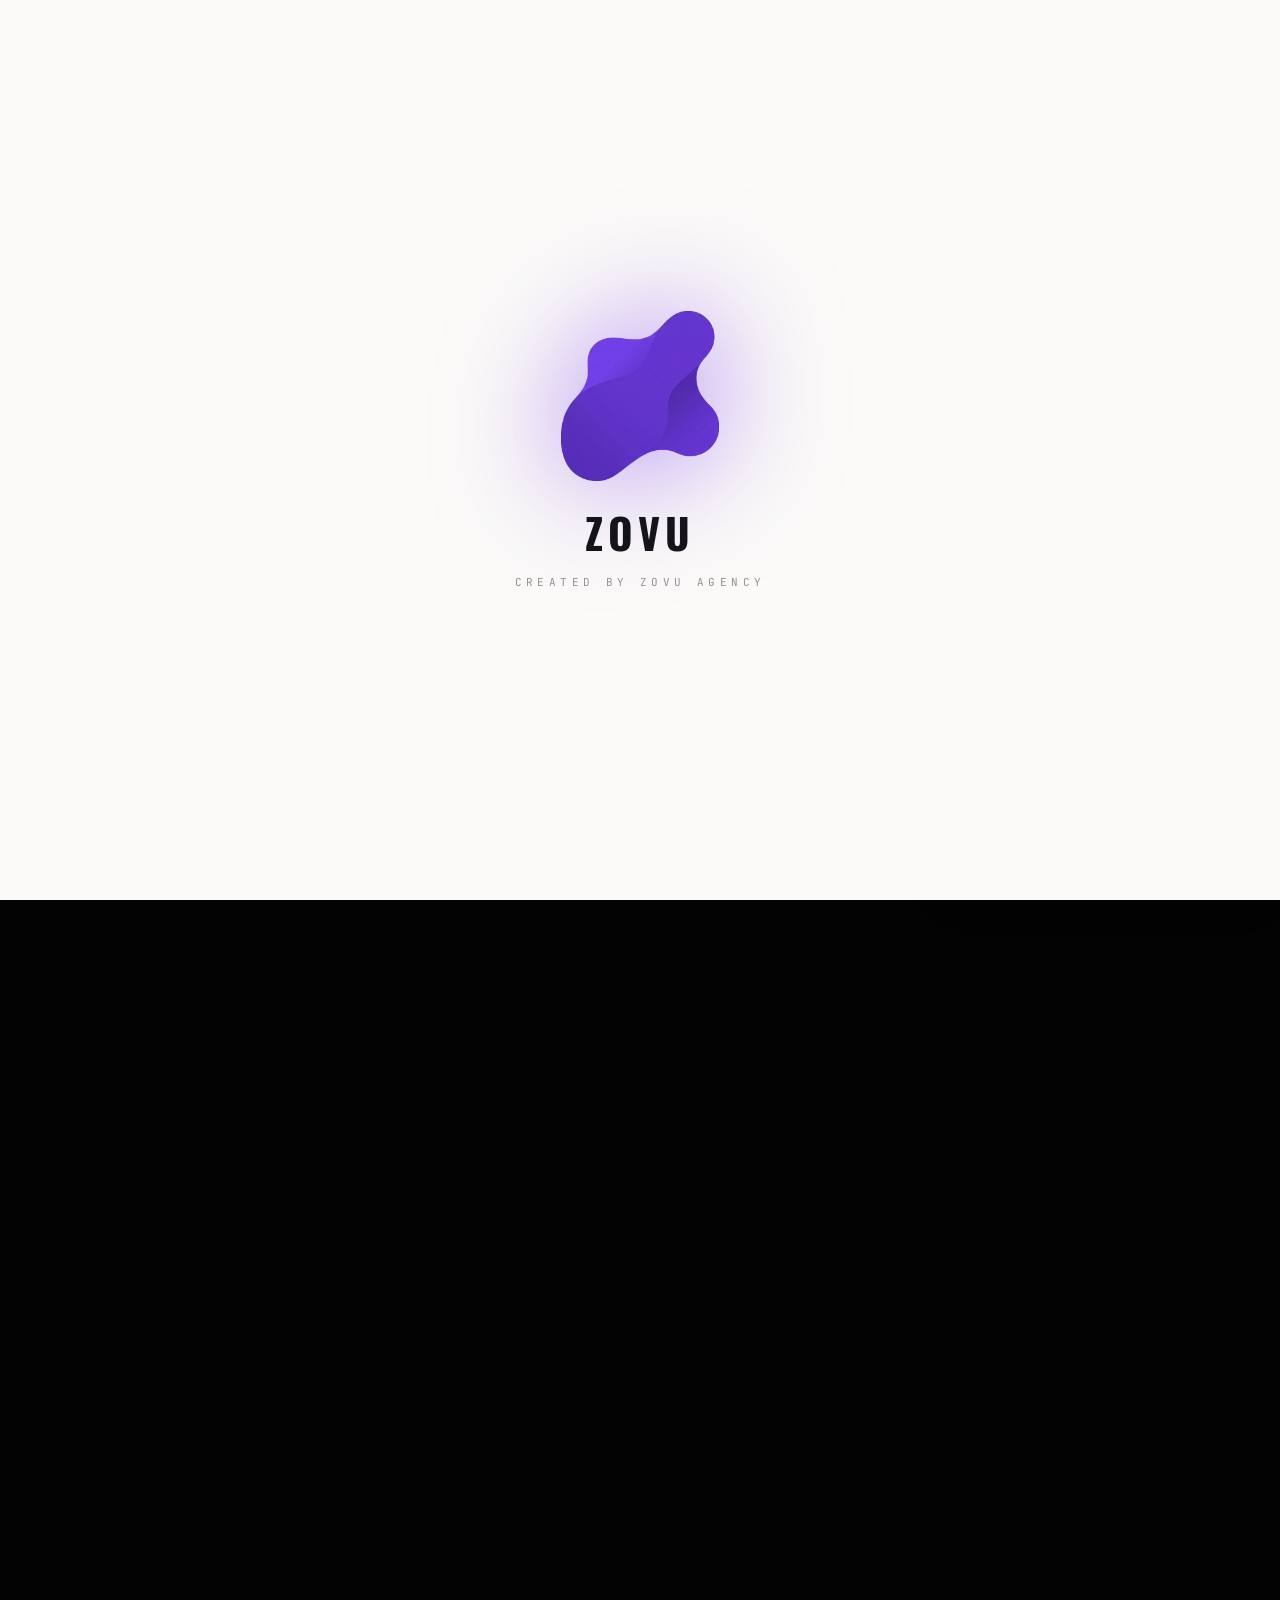
==== commit 5473e8b2: "Галерея: светлая тема и смена темы больше не закрывает её Две поломки, о которых сказал Захар.  1. «" ====
--- a/index.html
+++ b/index.html
@@ -3006,8 +3006,8 @@
     letter-spacing: .06em; color: rgba(255,255,255,.55); text-align: center;
     line-height: 1.5;
   }
-  /* Галерея открывается тёмным оверлеем в ОБЕИХ темах, поэтому подпись
-     тут всегда светлая: тёмный текст на фиолетовом не читался. */
+  /* Цвет подписи в светлой теме переопределён в data-galeria-jasna:
+     до 08.09.2026 галерея была тёмной в обеих темах, теперь нет. */
 
   #jak-pracujemy { padding: 110px clamp(20px, 4vw, 52px); background: #0d0820; }
   html.jasny #jak-pracujemy { background: #fff; }
@@ -3335,6 +3335,62 @@
       max-width: none; align-items: start;
     }
     .jp-lead { grid-row: span 2; align-self: center; }
+  }
+</style>
+
+
+<style data-galeria-jasna>
+  html.jasny .pfg { background: linear-gradient(180deg, #fbfaf8 0%, #f1eff5 100%); }
+
+  /* Плавающая таблетка снизу: на белом фоне тёмное стекло с фиолетовым
+     свечением выглядело как чужой элемент. */
+  html.jasny .pfg-nav {
+    background: rgba(255,255,255,.92); border-color: rgba(20,18,28,.12);
+    box-shadow: 0 14px 44px rgba(20,18,28,.18), 0 0 0 1px rgba(20,18,28,.05);
+  }
+  html.jasny .pfg-tab { color: #4a4757; }
+  html.jasny .pfg-tab:hover { color: #16141b; }
+  html.jasny .pfg-tab.active { color: #fff; }
+  html.jasny .pfg-close { color: #4a4757; border-left-color: rgba(20,18,28,.14); }
+  html.jasny .pfg-close:hover { color: #16141b; }
+
+  /* Карточки. Фиолетовое гало на 130 px было рассчитано на чёрный фон; на
+     белом оно превращается в грязное пятно, поэтому даём обычную тень. */
+  html.jasny .pfg-card { background: #eceaf0; border-color: rgba(20,18,28,.12); }
+  html.jasny .pfg-card:hover { border-color: var(--accent); box-shadow: 0 14px 40px rgba(20,18,28,.22); }
+  html.jasny .pfg-browser,
+  html.jasny .pfg-grid--video .pfg-card.pfg-vid,
+  html.jasny .pfg-grid--gfx .pfg-card.pfg-gfx {
+    border-color: rgba(20,18,28,.14);
+    box-shadow: 0 18px 50px rgba(20,18,28,.18), 0 0 0 1px rgba(20,18,28,.06);
+  }
+  html.jasny .pfg-card.pfg-site:hover .pfg-browser,
+  html.jasny .pfg-grid--video .pfg-card.pfg-vid:hover,
+  html.jasny .pfg-grid--gfx .pfg-card.pfg-gfx:hover {
+    border-color: var(--accent);
+    box-shadow: 0 26px 70px rgba(124,58,237,.28), 0 0 0 1px rgba(124,58,237,.35);
+  }
+
+  /* Подпись под скриншотом «что сдали» была всегда светлой — раньше галерея
+     открывалась тёмной в обеих темах. Теперь нет. */
+  html.jasny .pfg-co { color: #6c6878; }
+
+  /* Листалка страниц. */
+  html.jasny .pfg-pager.show {
+    background: rgba(255,255,255,.94); border-color: rgba(20,18,28,.12);
+    box-shadow: 0 8px 26px rgba(20,18,28,.16);
+  }
+  html.jasny .pfg-pager button { color: #4a4757; border-color: rgba(20,18,28,.18); }
+  html.jasny .pfg-pager button:active,
+  html.jasny .pfg-pager button:hover { color: var(--accent); border-color: var(--accent); }
+  html.jasny .pfg-pager-dots { color: #6c6878; }
+
+  /* Просмотр картинки во весь экран остаётся тёмным намеренно: фотографию
+     смотрят на нейтральном тёмном, так её видно, а не рамку вокруг. */
+  html.jasny .pfg-lb { background: rgba(20,18,28,.9); }
+  html.jasny .pfg-lb img {
+    border-color: rgba(255,255,255,.45);
+    box-shadow: 0 30px 90px rgba(0,0,0,.55), 0 0 0 1px rgba(255,255,255,.12);
   }
 </style>
 </head>
@@ -4898,6 +4954,10 @@
   document.getElementById('pfgClose').addEventListener('click', close);
   // ANY navbar link/button click while gallery is open → close gallery first, then let link navigate
   document.querySelectorAll('nav a, nav button').forEach(function (el) {
+    // Кнопка темы и языки стоят в той же шапке, но никуда не ведут:
+    // закрывать из-за них галерею — значит выкидывать человека на главную
+    // посреди просмотра. Закрываем только на том, что уводит со страницы.
+    if (el.classList.contains('motyw') || el.classList.contains('lang')) return;
     el.addEventListener('click', function () {
       if (pfg.classList.contains('open')) close();
     });
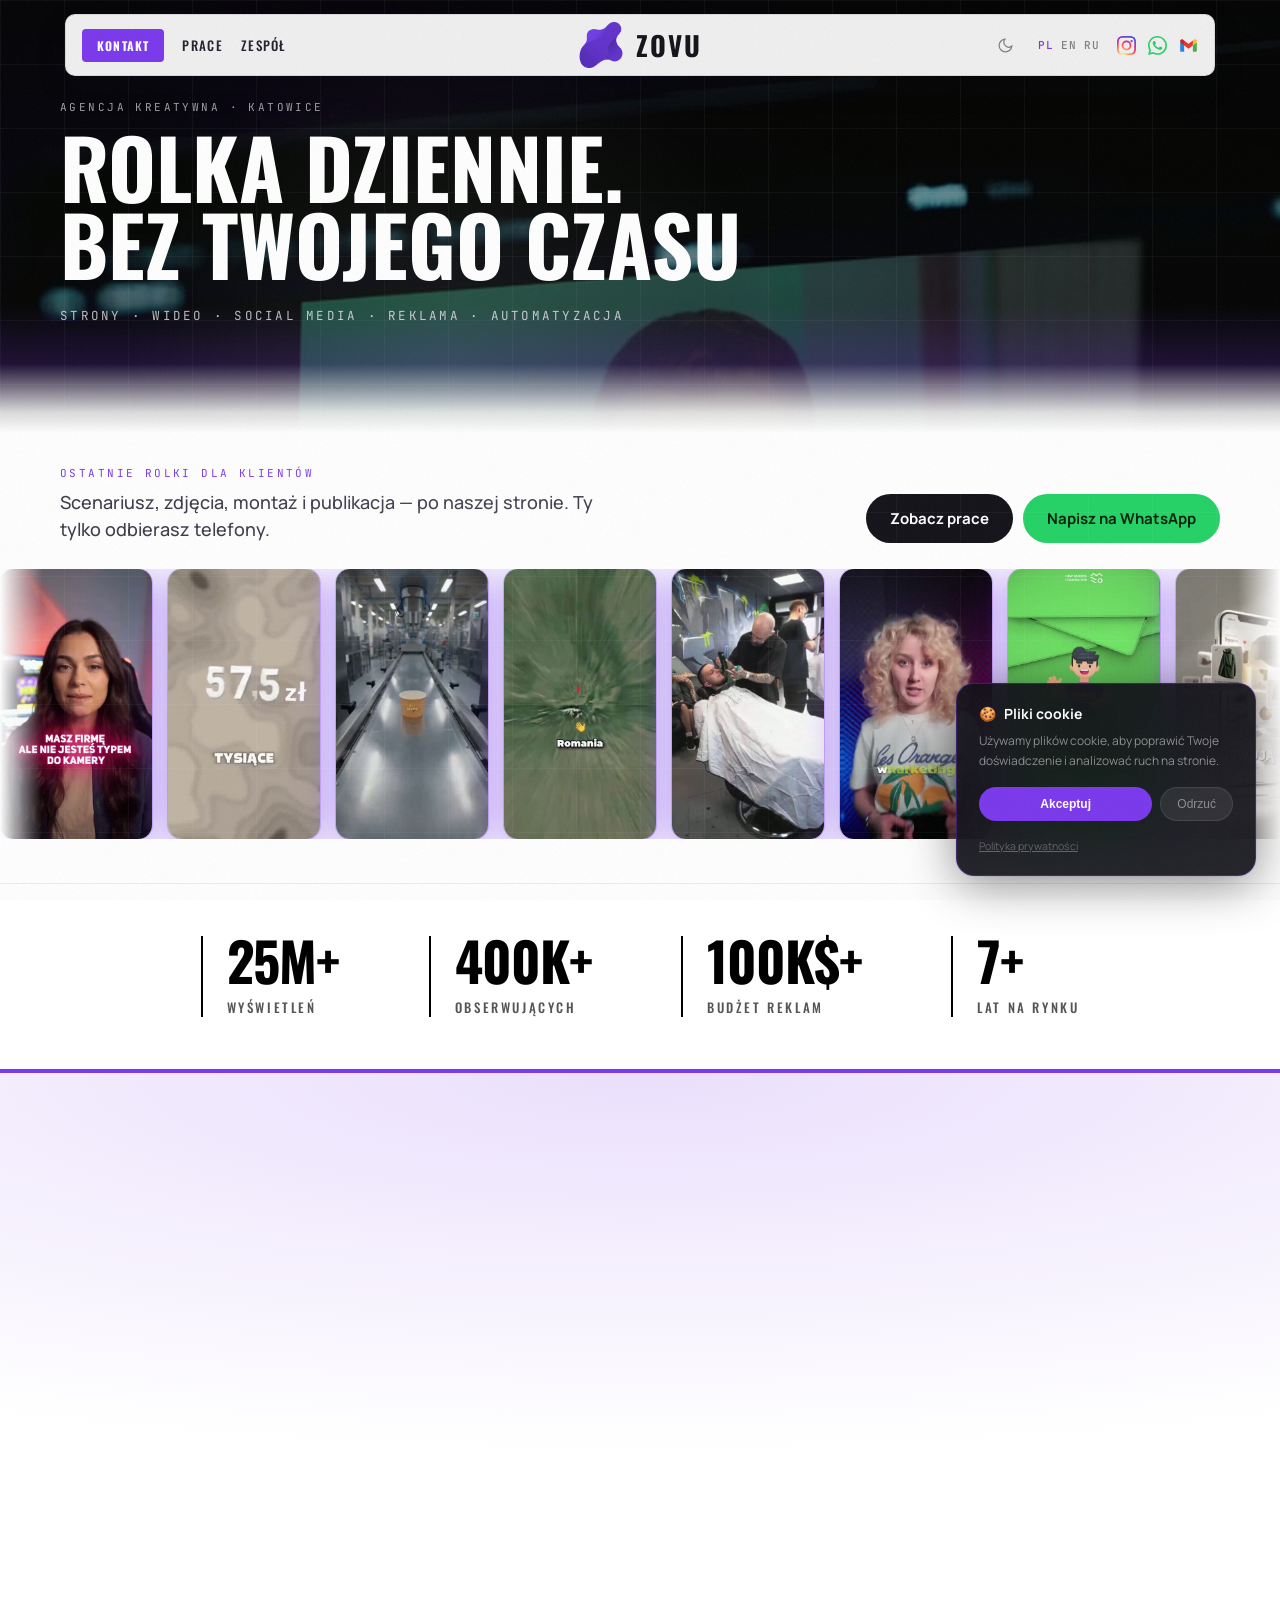
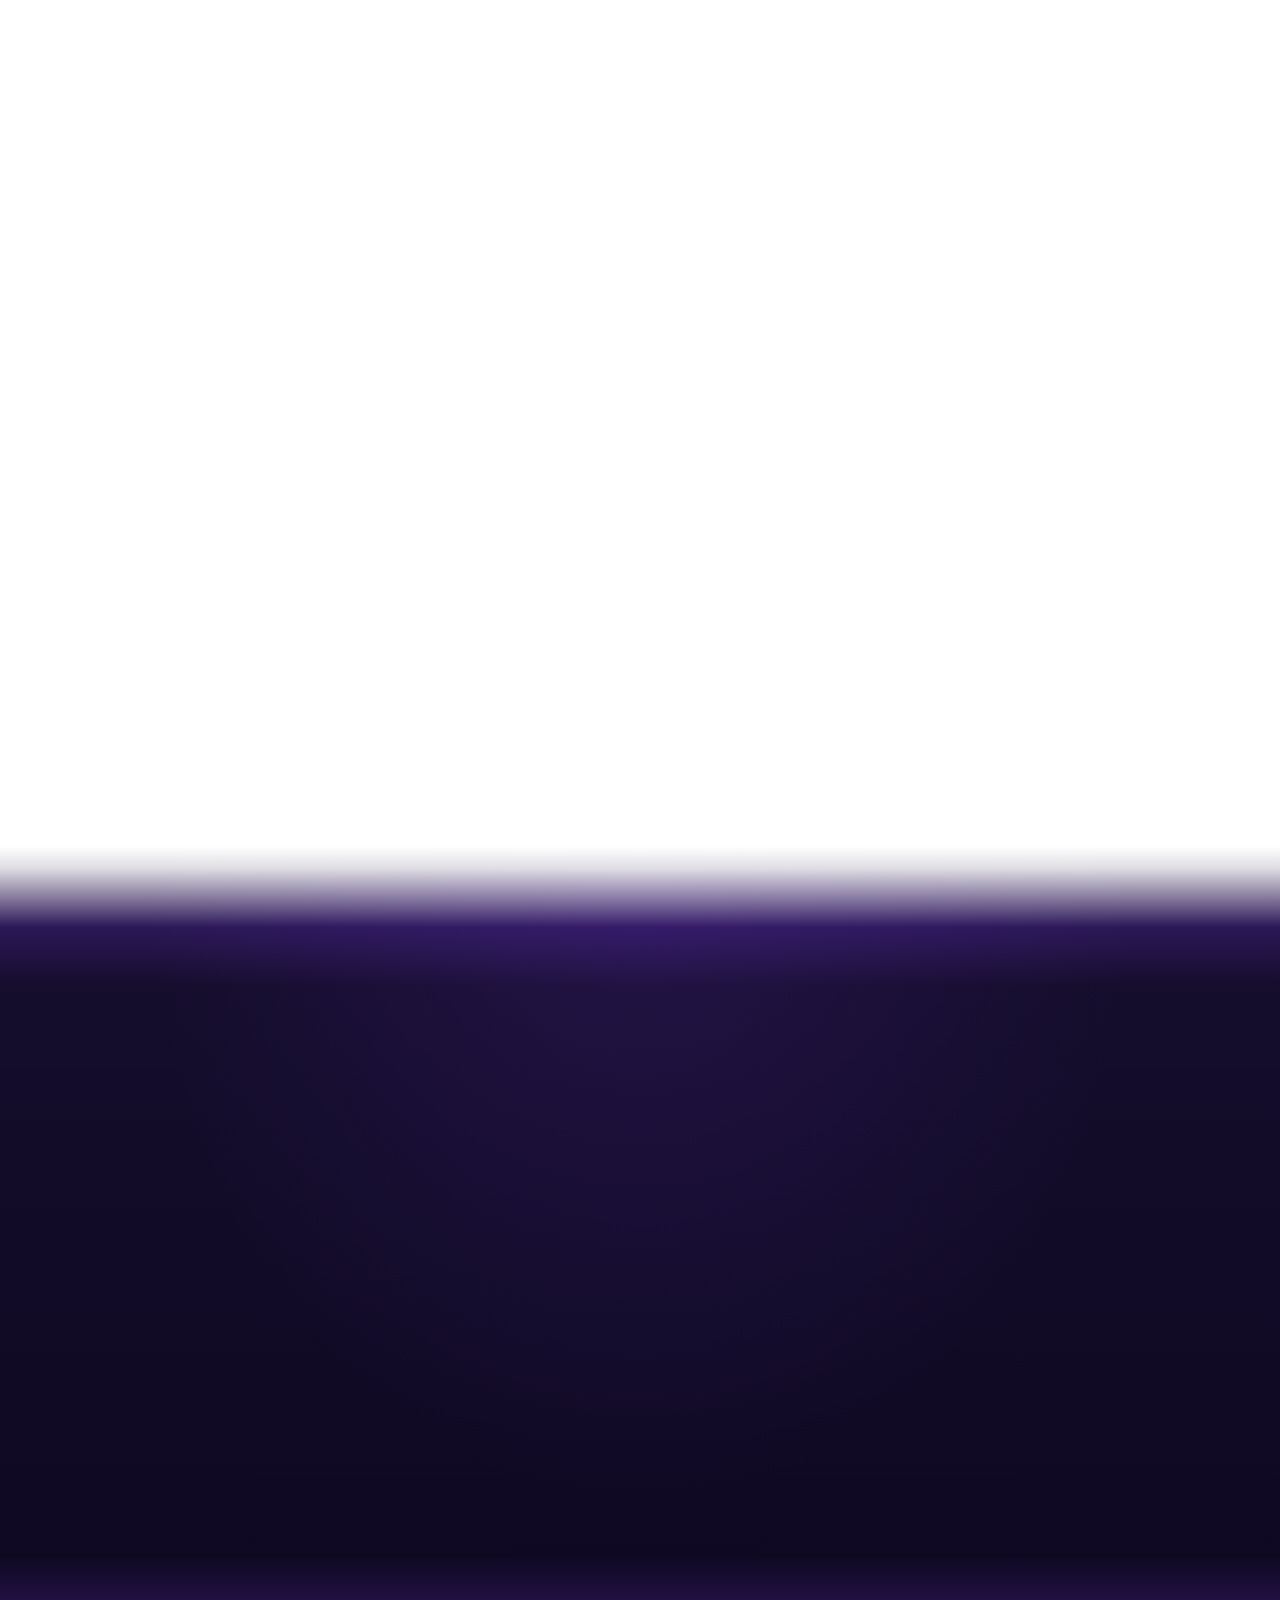
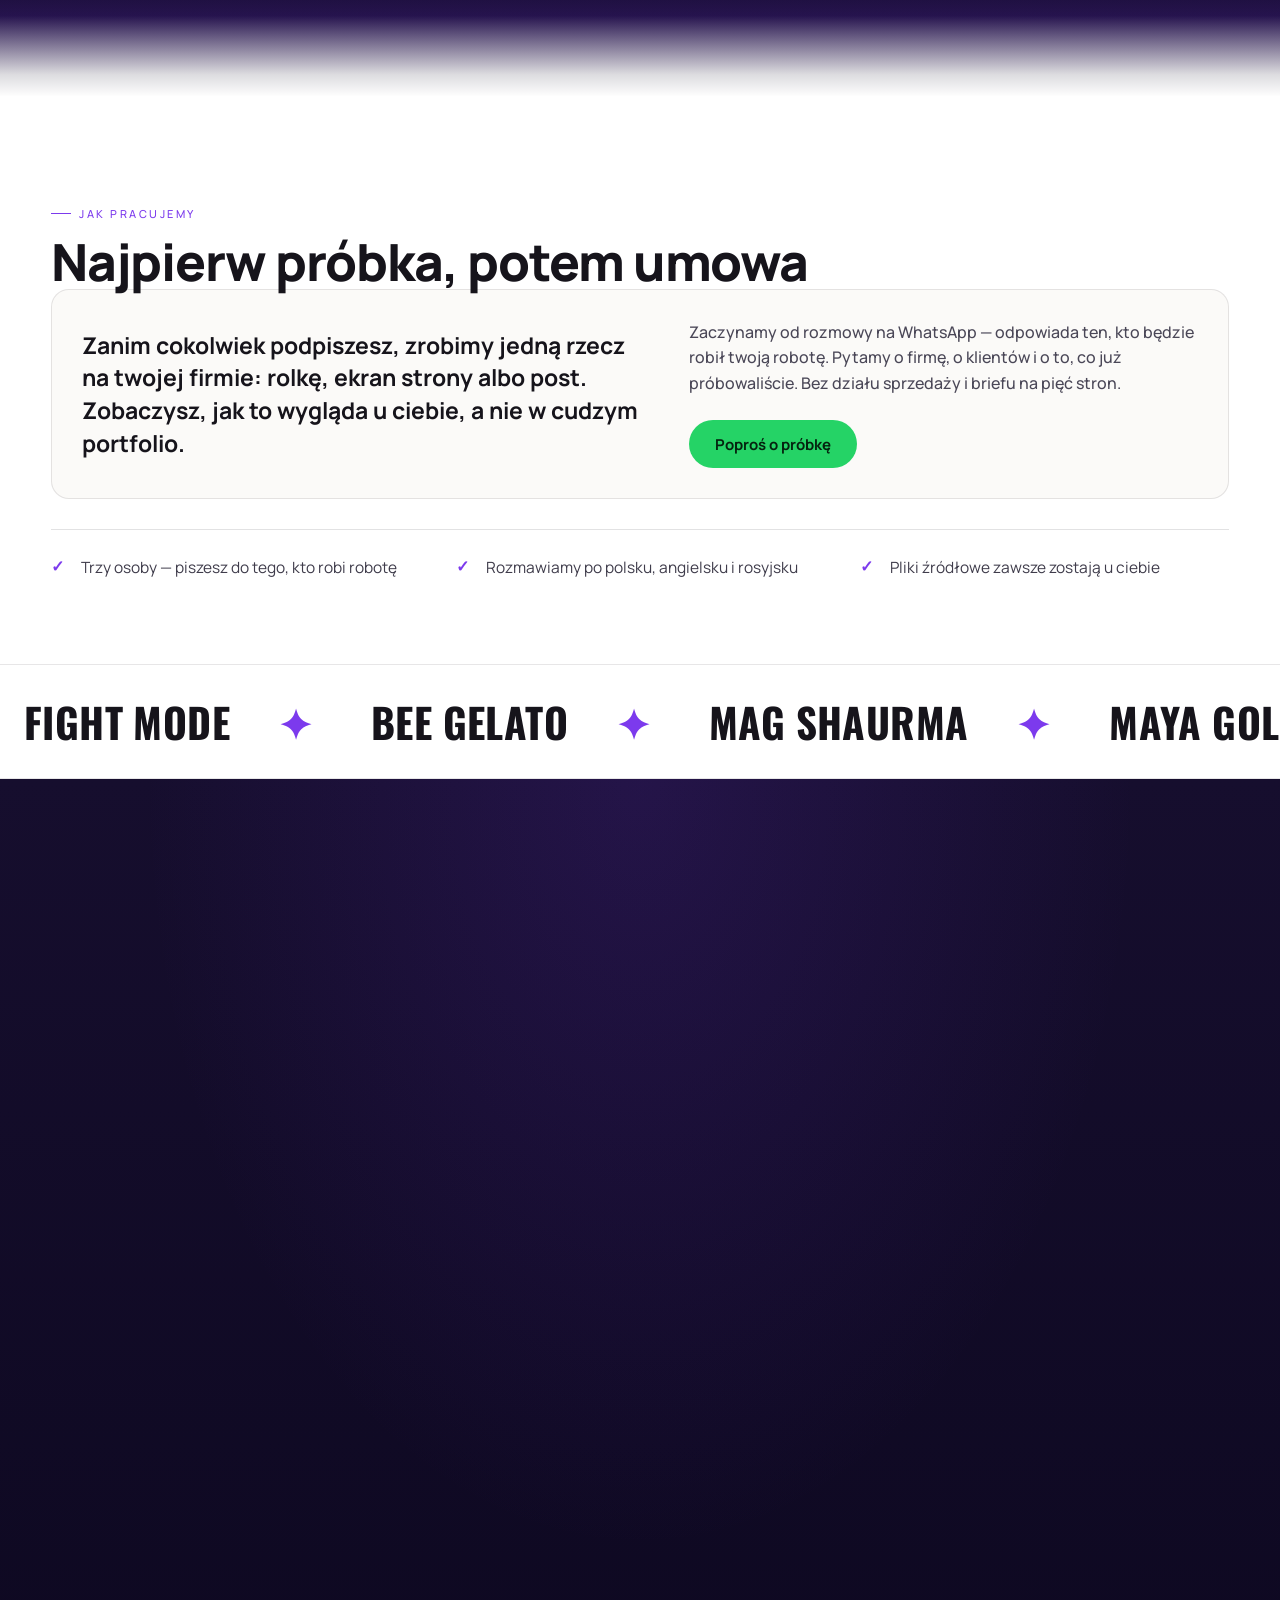
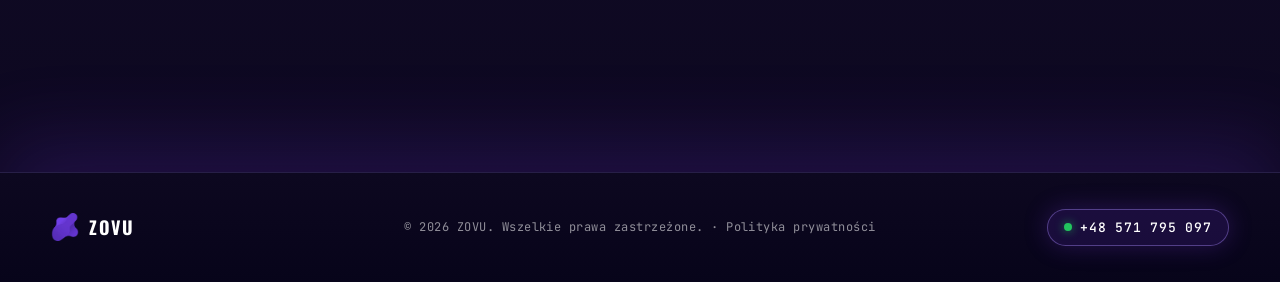
==== commit 420df1c4: "Неон вернулся в светлую тему Захар: «только на белом нигде нет неонового глоу эффекта». Так и было: " ====
--- a/index.html
+++ b/index.html
@@ -3339,14 +3339,20 @@
 </style>
 
 
+
+
+
 <style data-galeria-jasna>
   html.jasny .pfg { background: linear-gradient(180deg, #fbfaf8 0%, #f1eff5 100%); }
 
-  /* Плавающая таблетка снизу: на белом фоне тёмное стекло с фиолетовым
-     свечением выглядело как чужой элемент. */
+  /* Плавающая таблетка снизу: стекло становится белым, но фирменное
+     свечение остаётся — на белом оно просто плотнее и ближе к элементу. */
   html.jasny .pfg-nav {
-    background: rgba(255,255,255,.92); border-color: rgba(20,18,28,.12);
-    box-shadow: 0 14px 44px rgba(20,18,28,.18), 0 0 0 1px rgba(20,18,28,.05);
+    background: rgba(255,255,255,.92); border-color: rgba(124,58,237,.28);
+    box-shadow:
+      0 14px 44px rgba(124,58,237,.28),
+      0 0 44px rgba(139,92,246,.22),
+      0 0 0 1px rgba(124,58,237,.16);
   }
   html.jasny .pfg-tab { color: #4a4757; }
   html.jasny .pfg-tab:hover { color: #16141b; }
@@ -3354,21 +3360,30 @@
   html.jasny .pfg-close { color: #4a4757; border-left-color: rgba(20,18,28,.14); }
   html.jasny .pfg-close:hover { color: #16141b; }
 
-  /* Карточки. Фиолетовое гало на 130 px было рассчитано на чёрный фон; на
-     белом оно превращается в грязное пятно, поэтому даём обычную тень. */
-  html.jasny .pfg-card { background: #eceaf0; border-color: rgba(20,18,28,.12); }
-  html.jasny .pfg-card:hover { border-color: var(--accent); box-shadow: 0 14px 40px rgba(20,18,28,.22); }
+  /* Карточки. Неоновое свечение остаётся — оно фирменное, — но перенастроено
+     под белый фон. В тёмной теме гало 130 px при прозрачности .8 читается
+     как свет; на белом такой же радиус даёт серую грязь, потому что светлее
+     фона уже некуда. Поэтому на светлой: радиус вдвое меньше, цвет плотнее
+     и добавлено фиолетовое кольцо в 1 px — свечение видно, грязи нет. */
+  html.jasny .pfg-card { background: #eceaf0; border-color: rgba(124,58,237,.28); }
   html.jasny .pfg-browser,
   html.jasny .pfg-grid--video .pfg-card.pfg-vid,
   html.jasny .pfg-grid--gfx .pfg-card.pfg-gfx {
-    border-color: rgba(20,18,28,.14);
-    box-shadow: 0 18px 50px rgba(20,18,28,.18), 0 0 0 1px rgba(20,18,28,.06);
-  }
+    border-color: rgba(124,58,237,.45);
+    box-shadow:
+      0 0 0 1px rgba(124,58,237,.28),
+      0 12px 36px rgba(124,58,237,.30),
+      0 0 72px rgba(139,92,246,.44);
+  }
+  html.jasny .pfg-card:hover,
   html.jasny .pfg-card.pfg-site:hover .pfg-browser,
   html.jasny .pfg-grid--video .pfg-card.pfg-vid:hover,
   html.jasny .pfg-grid--gfx .pfg-card.pfg-gfx:hover {
     border-color: var(--accent);
-    box-shadow: 0 26px 70px rgba(124,58,237,.28), 0 0 0 1px rgba(124,58,237,.35);
+    box-shadow:
+      0 0 0 1px rgba(124,58,237,.55),
+      0 18px 48px rgba(124,58,237,.38),
+      0 0 90px rgba(139,92,246,.5);
   }
 
   /* Подпись под скриншотом «что сдали» была всегда светлой — раньше галерея
@@ -3377,8 +3392,8 @@
 
   /* Листалка страниц. */
   html.jasny .pfg-pager.show {
-    background: rgba(255,255,255,.94); border-color: rgba(20,18,28,.12);
-    box-shadow: 0 8px 26px rgba(20,18,28,.16);
+    background: rgba(255,255,255,.94); border-color: rgba(124,58,237,.25);
+    box-shadow: 0 8px 26px rgba(124,58,237,.26), 0 0 34px rgba(139,92,246,.18);
   }
   html.jasny .pfg-pager button { color: #4a4757; border-color: rgba(20,18,28,.18); }
   html.jasny .pfg-pager button:active,
@@ -3388,9 +3403,25 @@
   /* Просмотр картинки во весь экран остаётся тёмным намеренно: фотографию
      смотрят на нейтральном тёмном, так её видно, а не рамку вокруг. */
   html.jasny .pfg-lb { background: rgba(20,18,28,.9); }
-  html.jasny .pfg-lb img {
-    border-color: rgba(255,255,255,.45);
-    box-shadow: 0 30px 90px rgba(0,0,0,.55), 0 0 0 1px rgba(255,255,255,.12);
+  /* Тень самой картинки НЕ трогаем: фон под ней тёмный, там родное неоновое
+     гало работает как задумано. */
+</style>
+
+<style data-neon-jasny>
+  /* Лента рилсов на первом экране: в тёмной теме карточки светятся
+     фиолетовым, в светлой были серыми. */
+  html.jasny #hero .pg-karta {
+    background: #eceaf0;
+    box-shadow:
+      0 0 0 1px rgba(124,58,237,.26),
+      0 10px 28px rgba(124,58,237,.28),
+      0 0 46px rgba(139,92,246,.32);
+  }
+  html.jasny #hero .pg-karta:hover {
+    box-shadow:
+      0 0 0 1px rgba(124,58,237,.45),
+      0 16px 40px rgba(124,58,237,.34),
+      0 0 70px rgba(139,92,246,.42);
   }
 </style>
 </head>
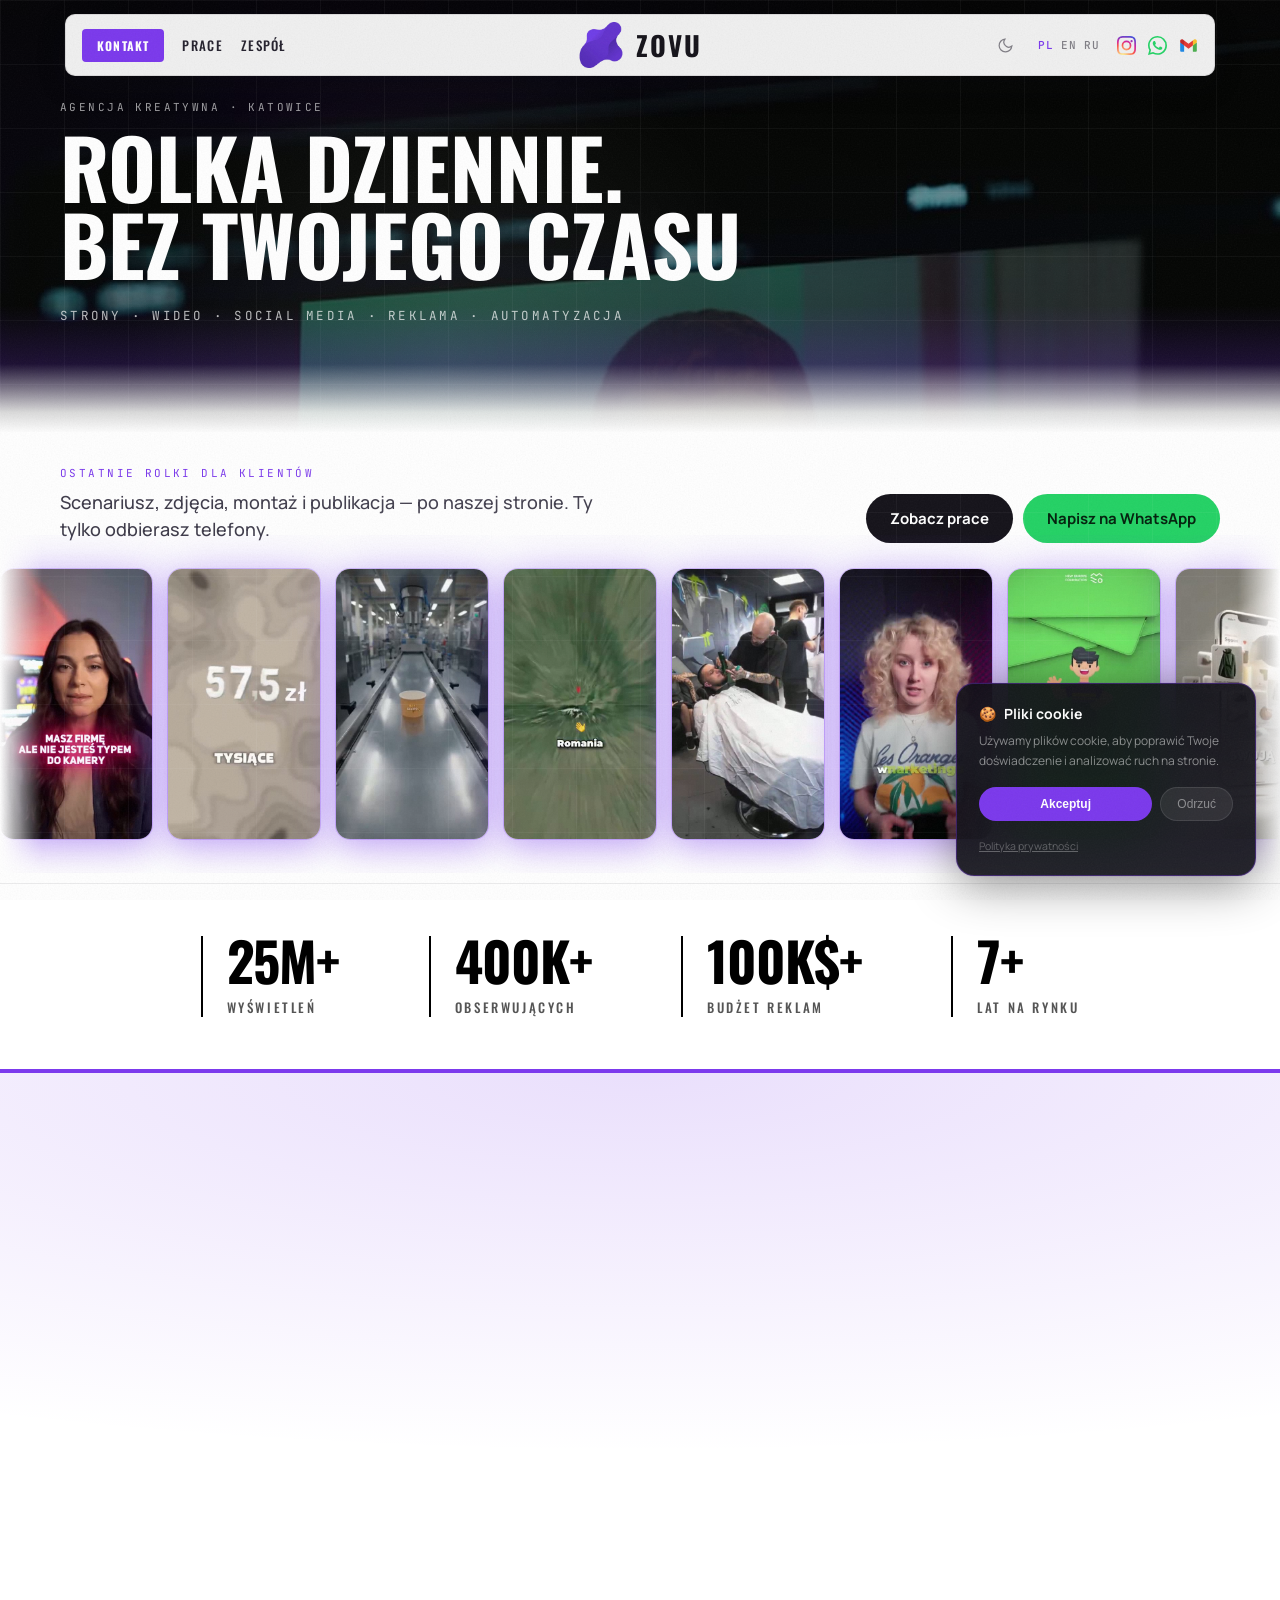
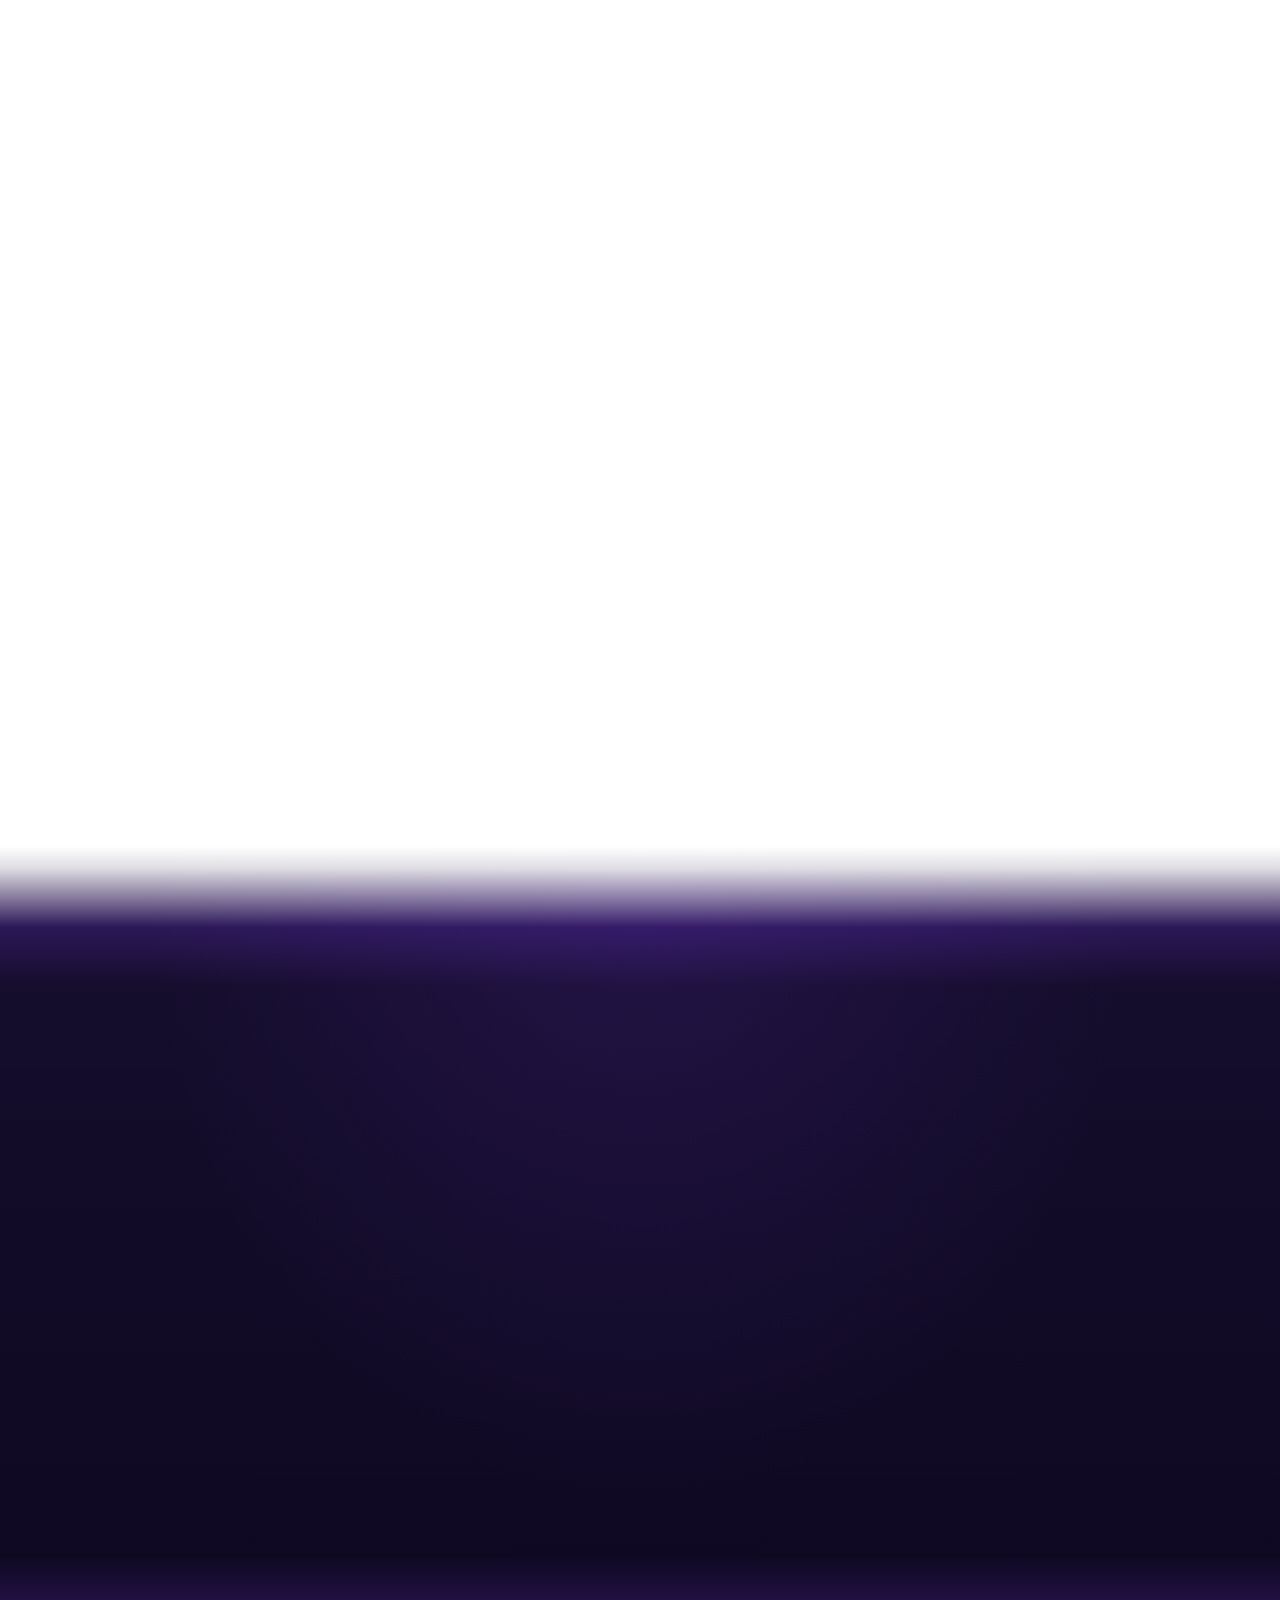
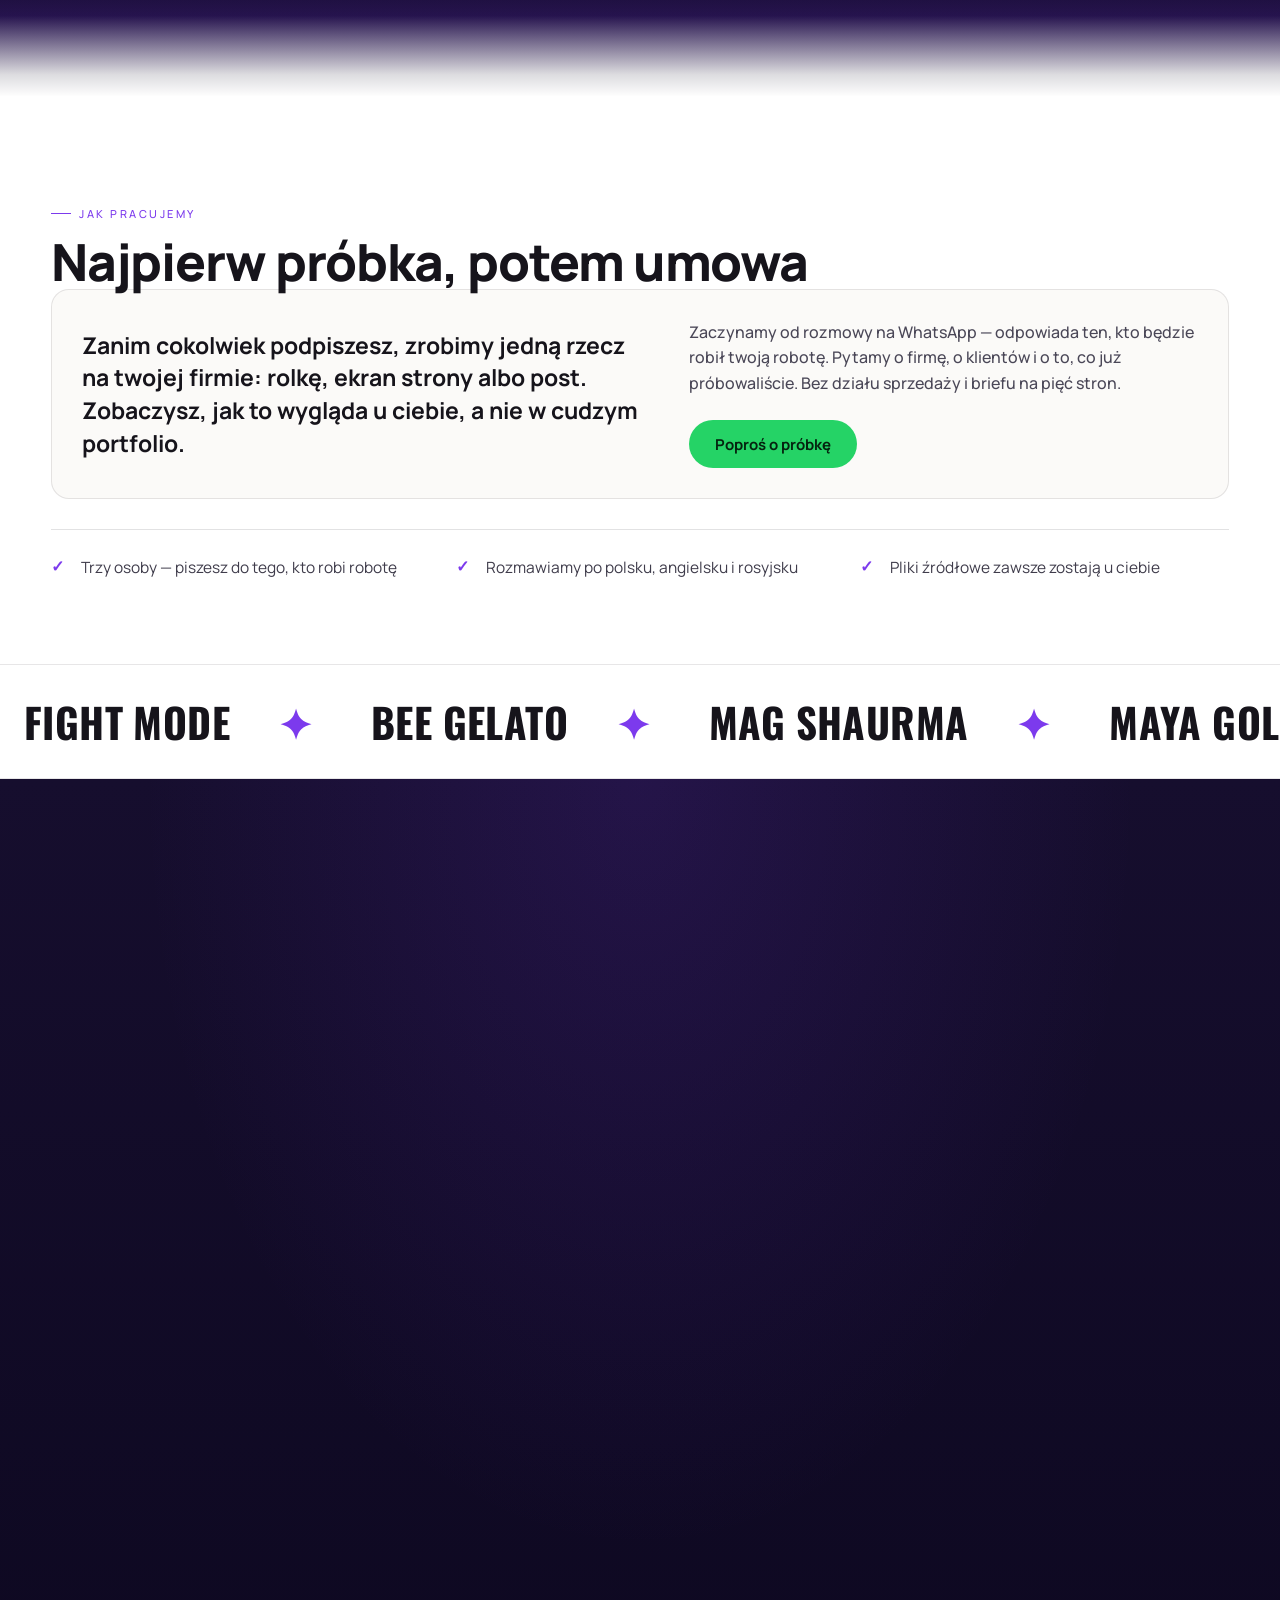
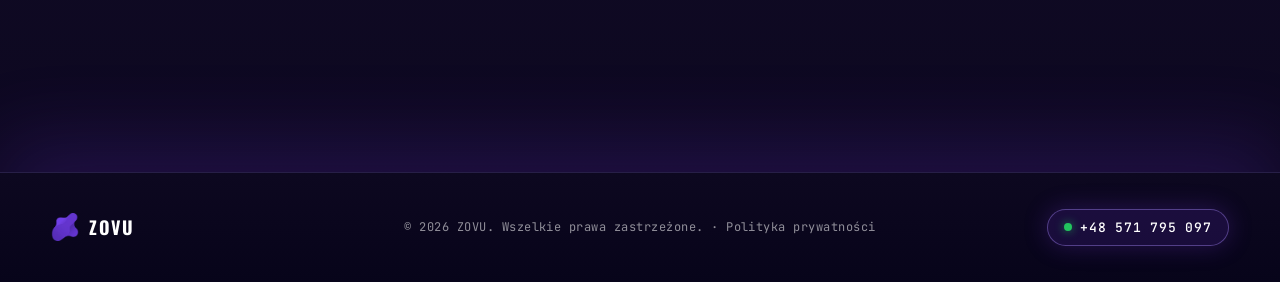
==== commit f9360513: "Лента: свечение гаснет само; на телефоне панель не закрывает вкладки галереи Две правки по замечания" ====
--- a/index.html
+++ b/index.html
@@ -3407,6 +3407,7 @@
      гало работает как задумано. */
 </style>
 
+
 <style data-neon-jasny>
   /* Лента рилсов на первом экране: в тёмной теме карточки светятся
      фиолетовым, в светлой были серыми. */
@@ -3423,6 +3424,20 @@
       0 16px 40px rgba(124,58,237,.34),
       0 0 70px rgba(139,92,246,.42);
   }
+
+  /* Свечение обрубалось ровной линией сверху и снизу: у ленты overflow
+     hidden — он нужен, чтобы бегущая дорожка не вылезала по бокам, но режет
+     и по вертикали. Отключить одну ось нельзя: если один overflow скрыт,
+     второй по спецификации становится auto, а не visible. Поэтому даём
+     ленте поле сверху и снизу и тут же забираем его отрицательным полем —
+     свечение доживает внутри поля и гаснет само, вёрстка не двигается.
+     Поле прозрачно для мыши, иначе оно накрыло бы кнопки над лентой. */
+  #hero .pg-tasma { padding: 34px 0; margin: -34px 0; pointer-events: none; }
+  #hero .pg-karta { pointer-events: auto; }
+</style>
+
+<style data-galeria-pasek>
+  .pfg.open ~ .pasek { transform: translateY(140%); pointer-events: none; }
 </style>
 </head>
 <body>
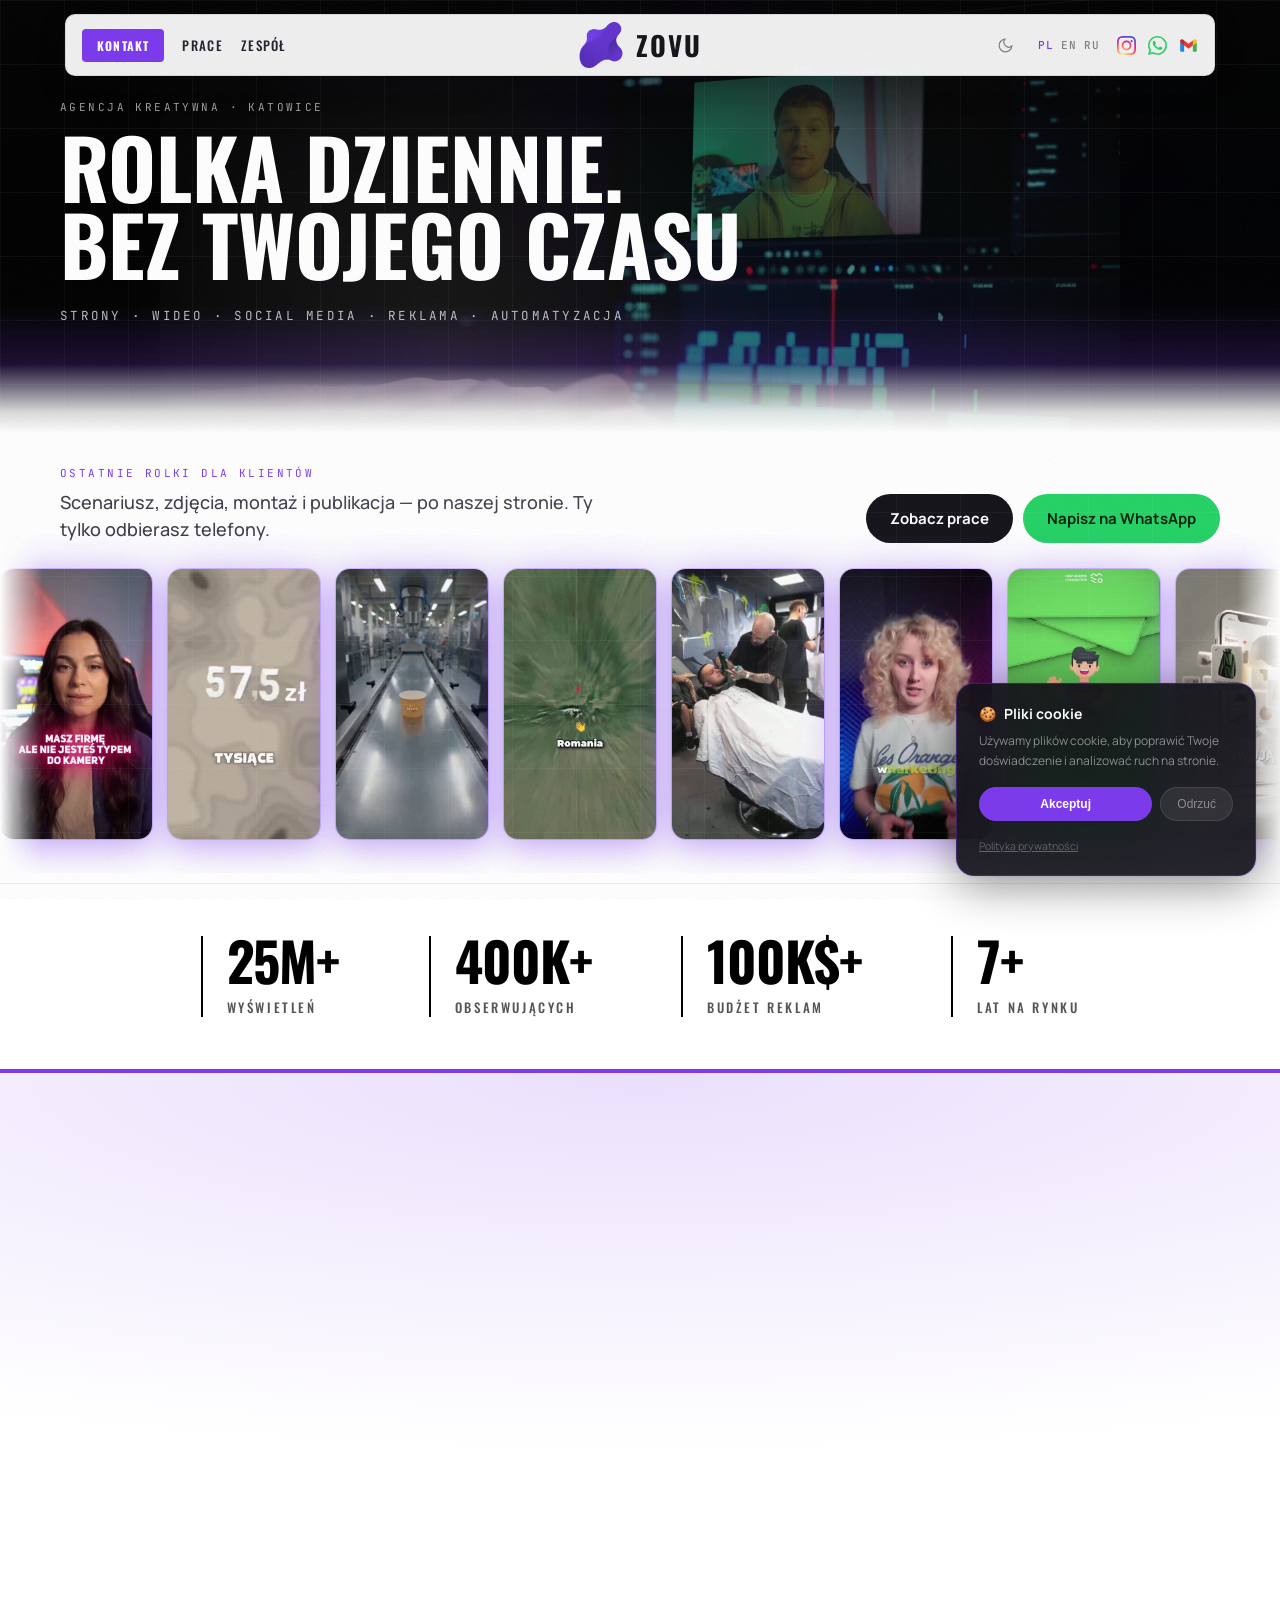
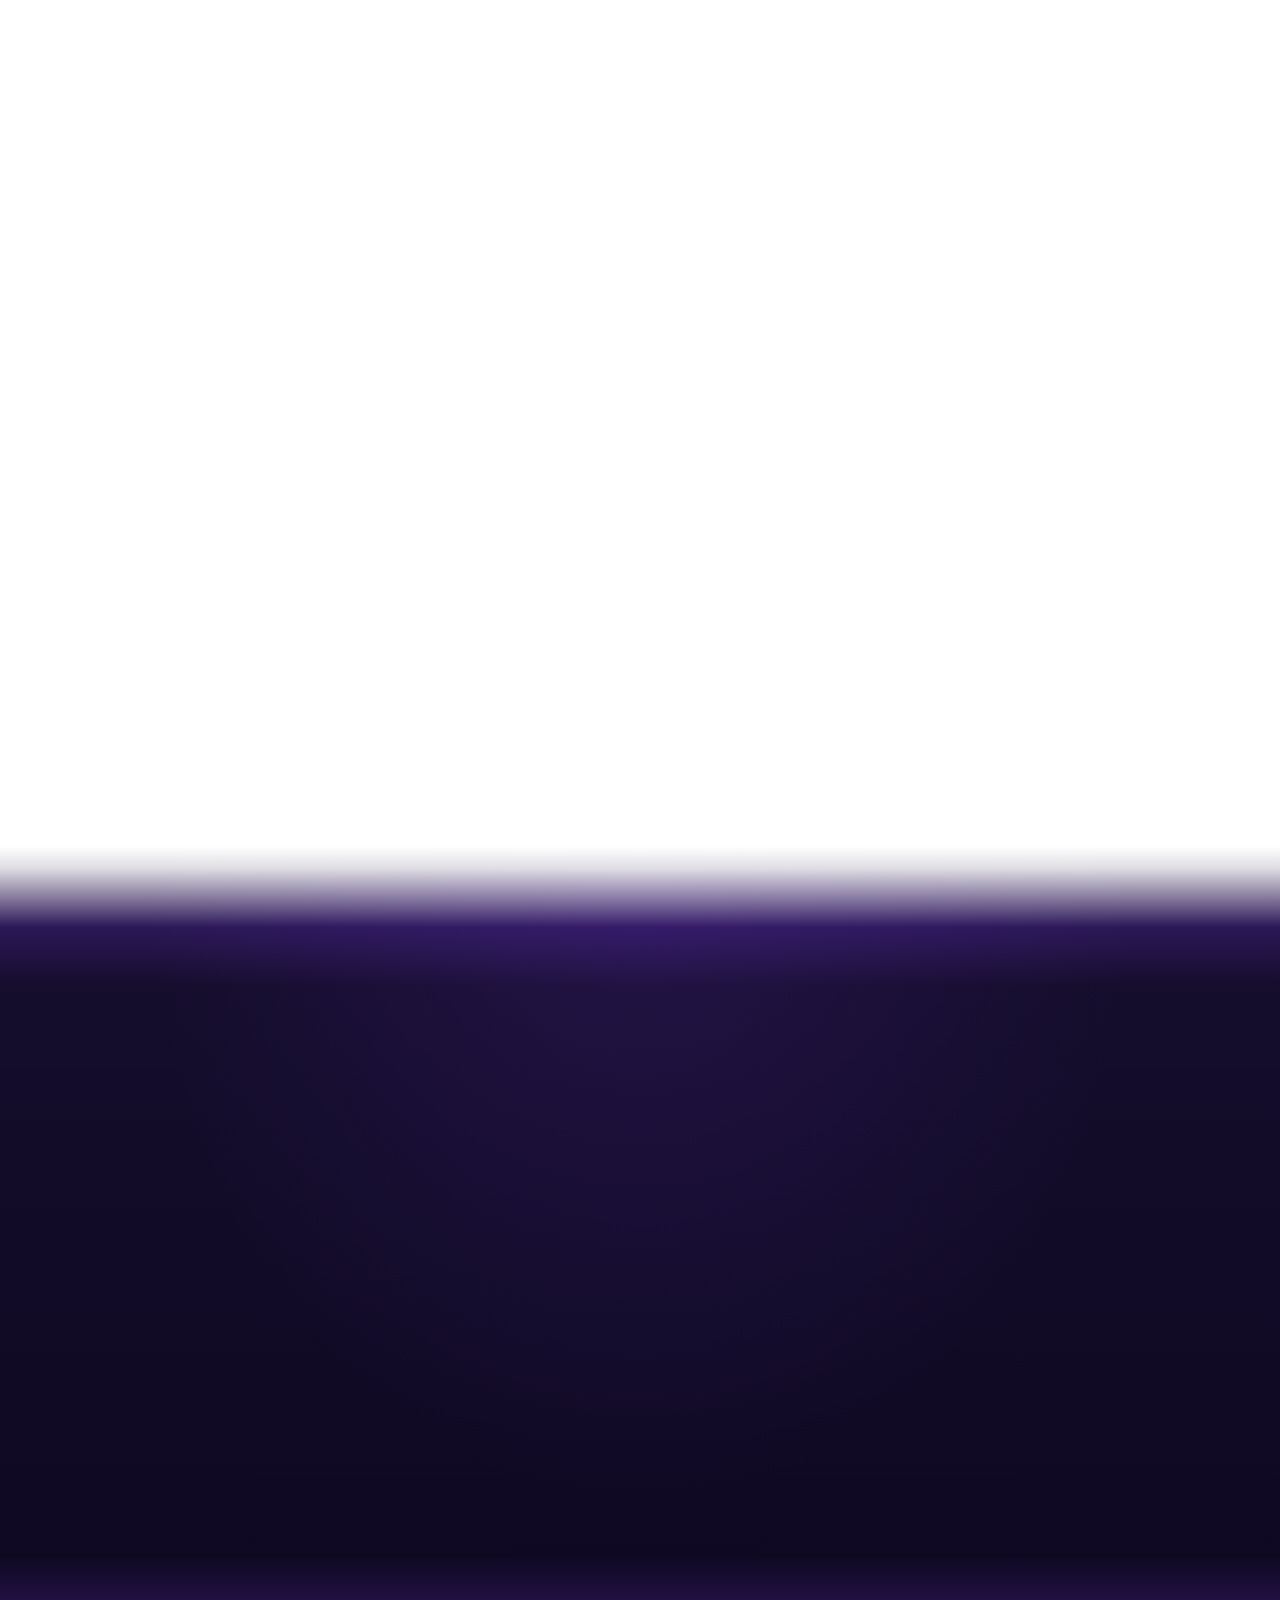
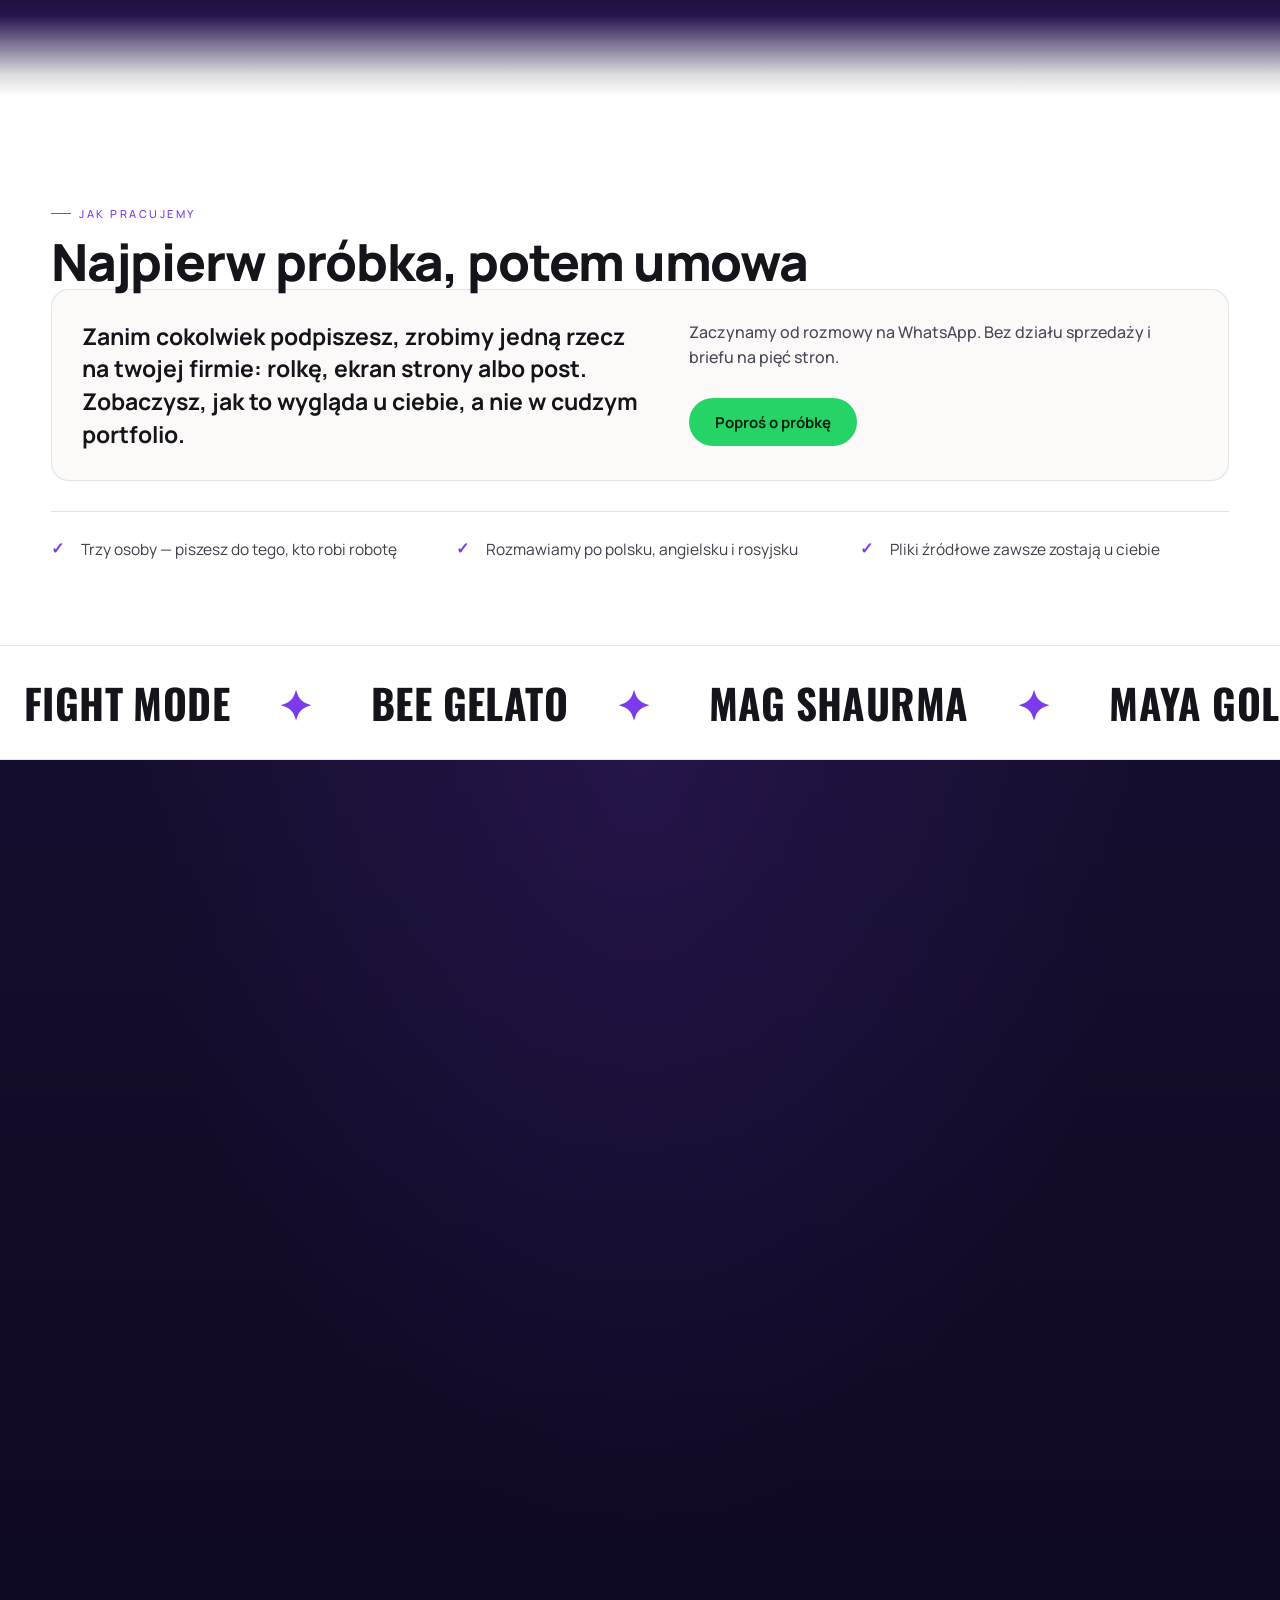
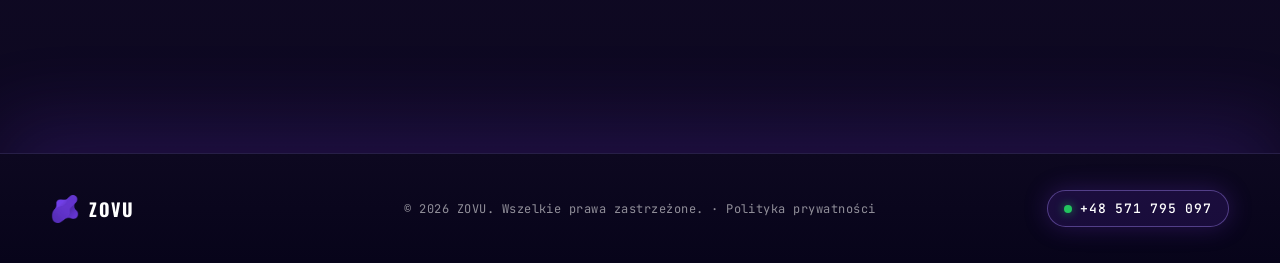
==== commit db53e9e1: "Блок «Jak pracujemy»: абзац про разговор урезан втрое Захар про объём текста. Разбор: сам блок остав" ====
--- a/index.html
+++ b/index.html
@@ -3681,7 +3681,7 @@
     </div>
     <div class="jp-oferta">
       <p class="jp-lead" data-k="jp_lead">Zanim cokolwiek podpiszesz, zrobimy jedną rzecz na twojej firmie: rolkę, ekran strony albo post. Zobaczysz, jak to wygląda u ciebie, a nie w cudzym portfolio.</p>
-      <p class="jp-rozmowa" data-k="jp_rozmowa">Zaczynamy od rozmowy na WhatsApp — odpowiada ten, kto będzie robił twoją robotę. Pytamy o firmę, o klientów i o to, co już próbowaliście. Bez działu sprzedaży i briefu na pięć stron.</p>
+      <p class="jp-rozmowa" data-k="jp_rozmowa">Zaczynamy od rozmowy na WhatsApp. Bez działu sprzedaży i briefu na pięć stron.</p>
       <a class="jp-btn" href="https://wa.me/48571795097" data-k="jp_cta">Poproś o próbkę</a>
     </div>
     <ul class="jp-fakty">
@@ -3823,7 +3823,7 @@
     jp_label:"HOW WE WORK",
     jp_tytul2:"First a sample, then a contract",
     jp_lead:"Before you sign anything, we make one thing for your business: a reel, one screen of your site or a post. You see how it looks for you, not in someone else's portfolio.",
-    jp_rozmowa:"We start with a conversation on WhatsApp — the person who will do the work answers. We ask about your business, your clients and what you have already tried. No sales department, no five-page brief.",
+    jp_rozmowa:"We start with a conversation on WhatsApp. No sales department, no five-page brief.",
     jp_cta:"Ask for a sample",
     jp_f3:"Three people — you write to the one doing the work",
     jp_f4:"We speak Polish, English and Russian",
@@ -3940,7 +3940,7 @@
     jp_label:"КАК МЫ РАБОТАЕМ",
     jp_tytul2:"Сначала проба, потом договор",
     jp_lead:"Прежде чем вы что-то подпишете, сделаем одну вещь на вашем материале: рилс, экран сайта или пост. Увидите, как это выглядит у вас, а не в чужом портфолио.",
-    jp_rozmowa:"Начинаем с разговора в WhatsApp — отвечает тот, кто будет делать работу. Спрашиваем про бизнес, клиентов и что уже пробовали. Без отдела продаж и брифа на пять страниц.",
+    jp_rozmowa:"Начинаем с разговора в WhatsApp. Без отдела продаж и брифа на пять страниц.",
     jp_cta:"Попросить пробу",
     jp_f3:"Три человека — пишете тому, кто делает работу",
     jp_f4:"Говорим по-польски, по-английски и по-русски",
@@ -4057,7 +4057,7 @@
     jp_label:"JAK PRACUJEMY",
     jp_tytul2:"Najpierw próbka, potem umowa",
     jp_lead:"Zanim cokolwiek podpiszesz, zrobimy jedną rzecz na twojej firmie: rolkę, ekran strony albo post. Zobaczysz, jak to wygląda u ciebie, a nie w cudzym portfolio.",
-    jp_rozmowa:"Zaczynamy od rozmowy na WhatsApp — odpowiada ten, kto będzie robił twoją robotę. Pytamy o firmę, o klientów i o to, co już próbowaliście. Bez działu sprzedaży i briefu na pięć stron.",
+    jp_rozmowa:"Zaczynamy od rozmowy na WhatsApp. Bez działu sprzedaży i briefu na pięć stron.",
     jp_cta:"Poproś o próbkę",
     jp_f3:"Trzy osoby — piszesz do tego, kto robi robotę",
     jp_f4:"Rozmawiamy po polsku, angielsku i rosyjsku",
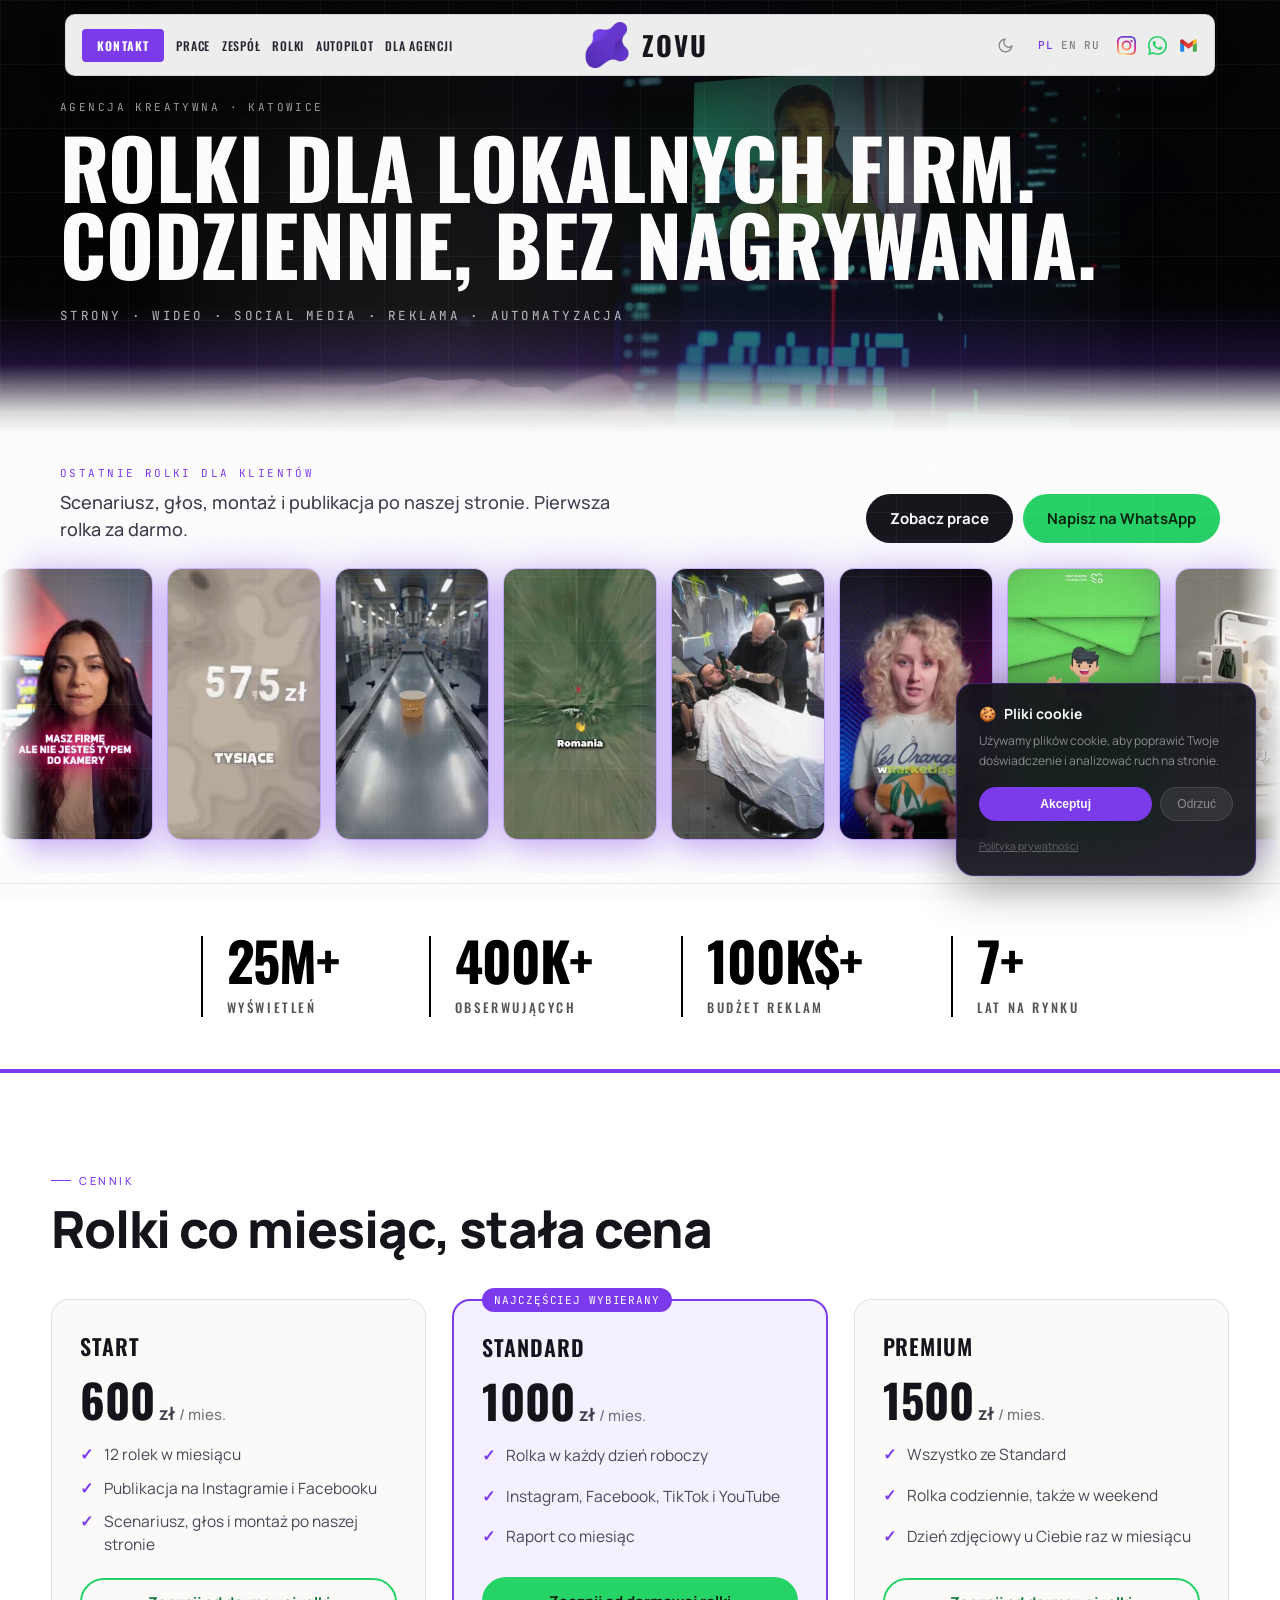
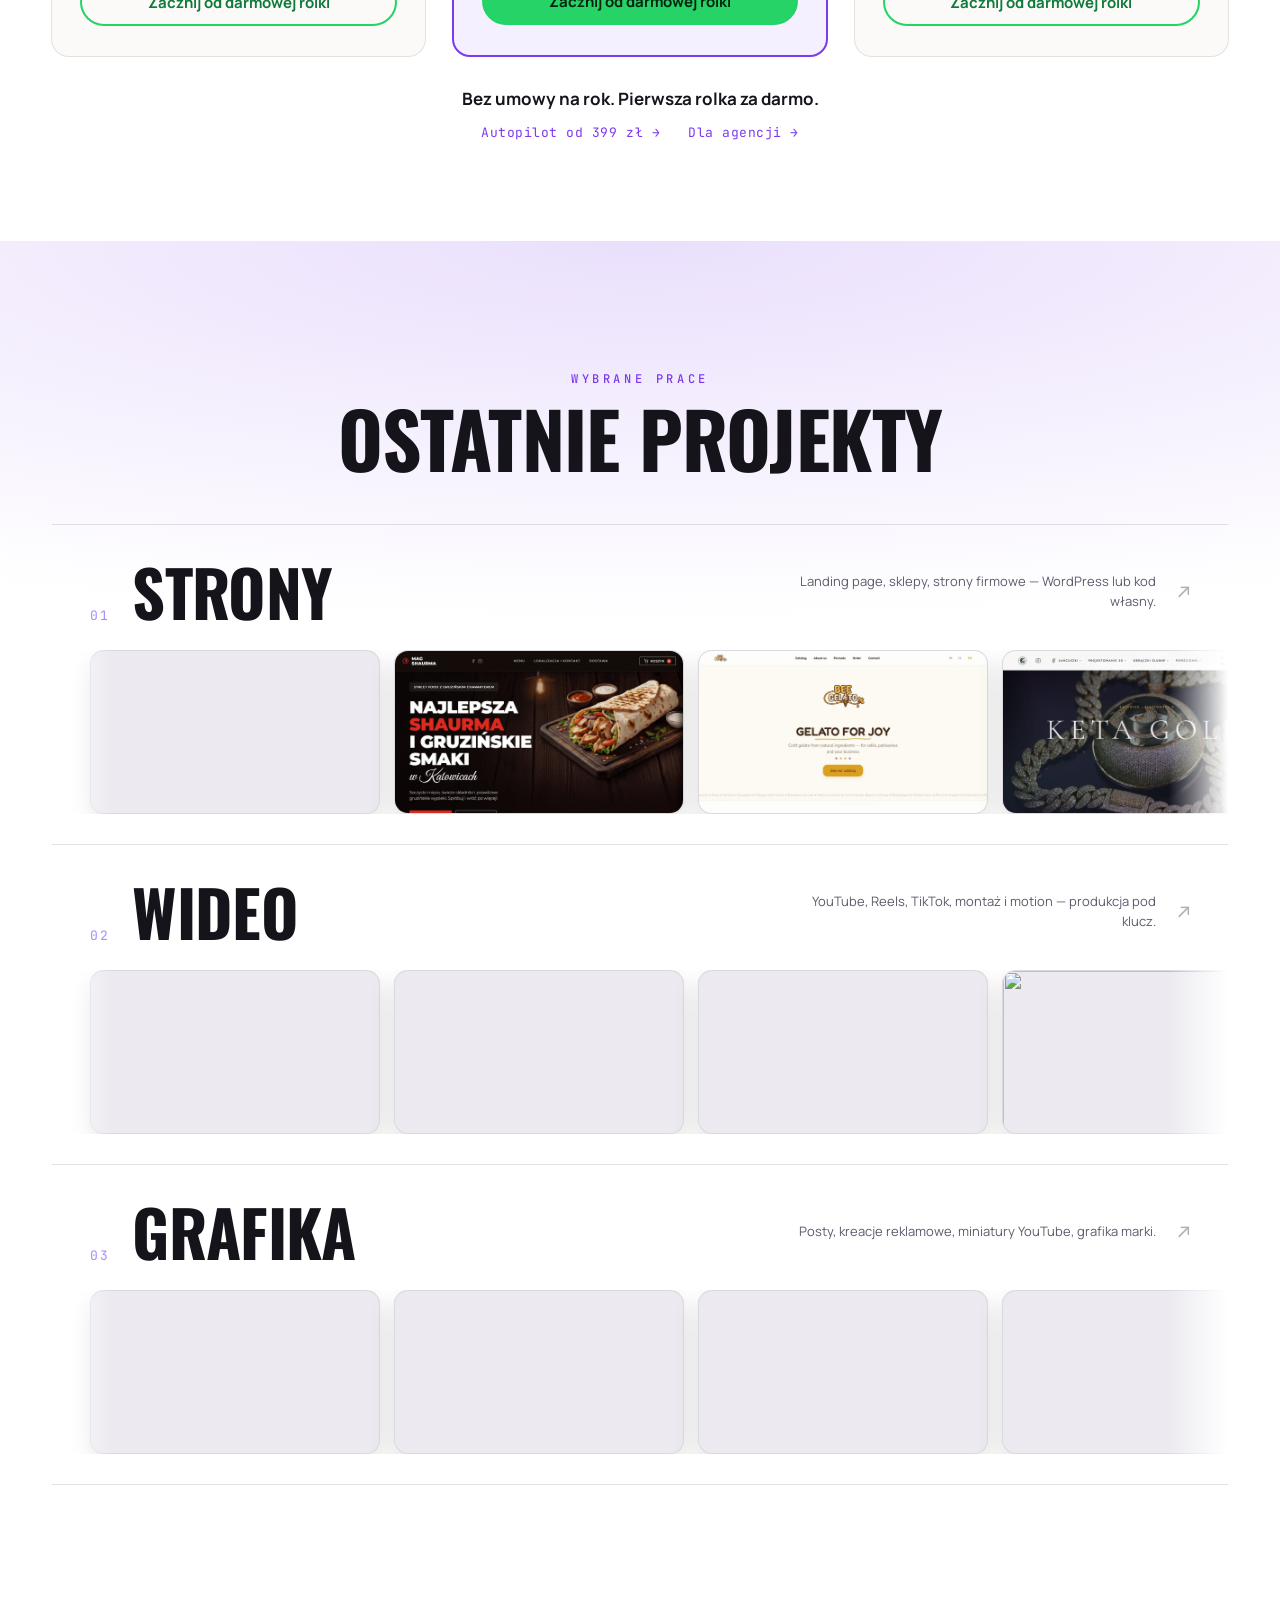
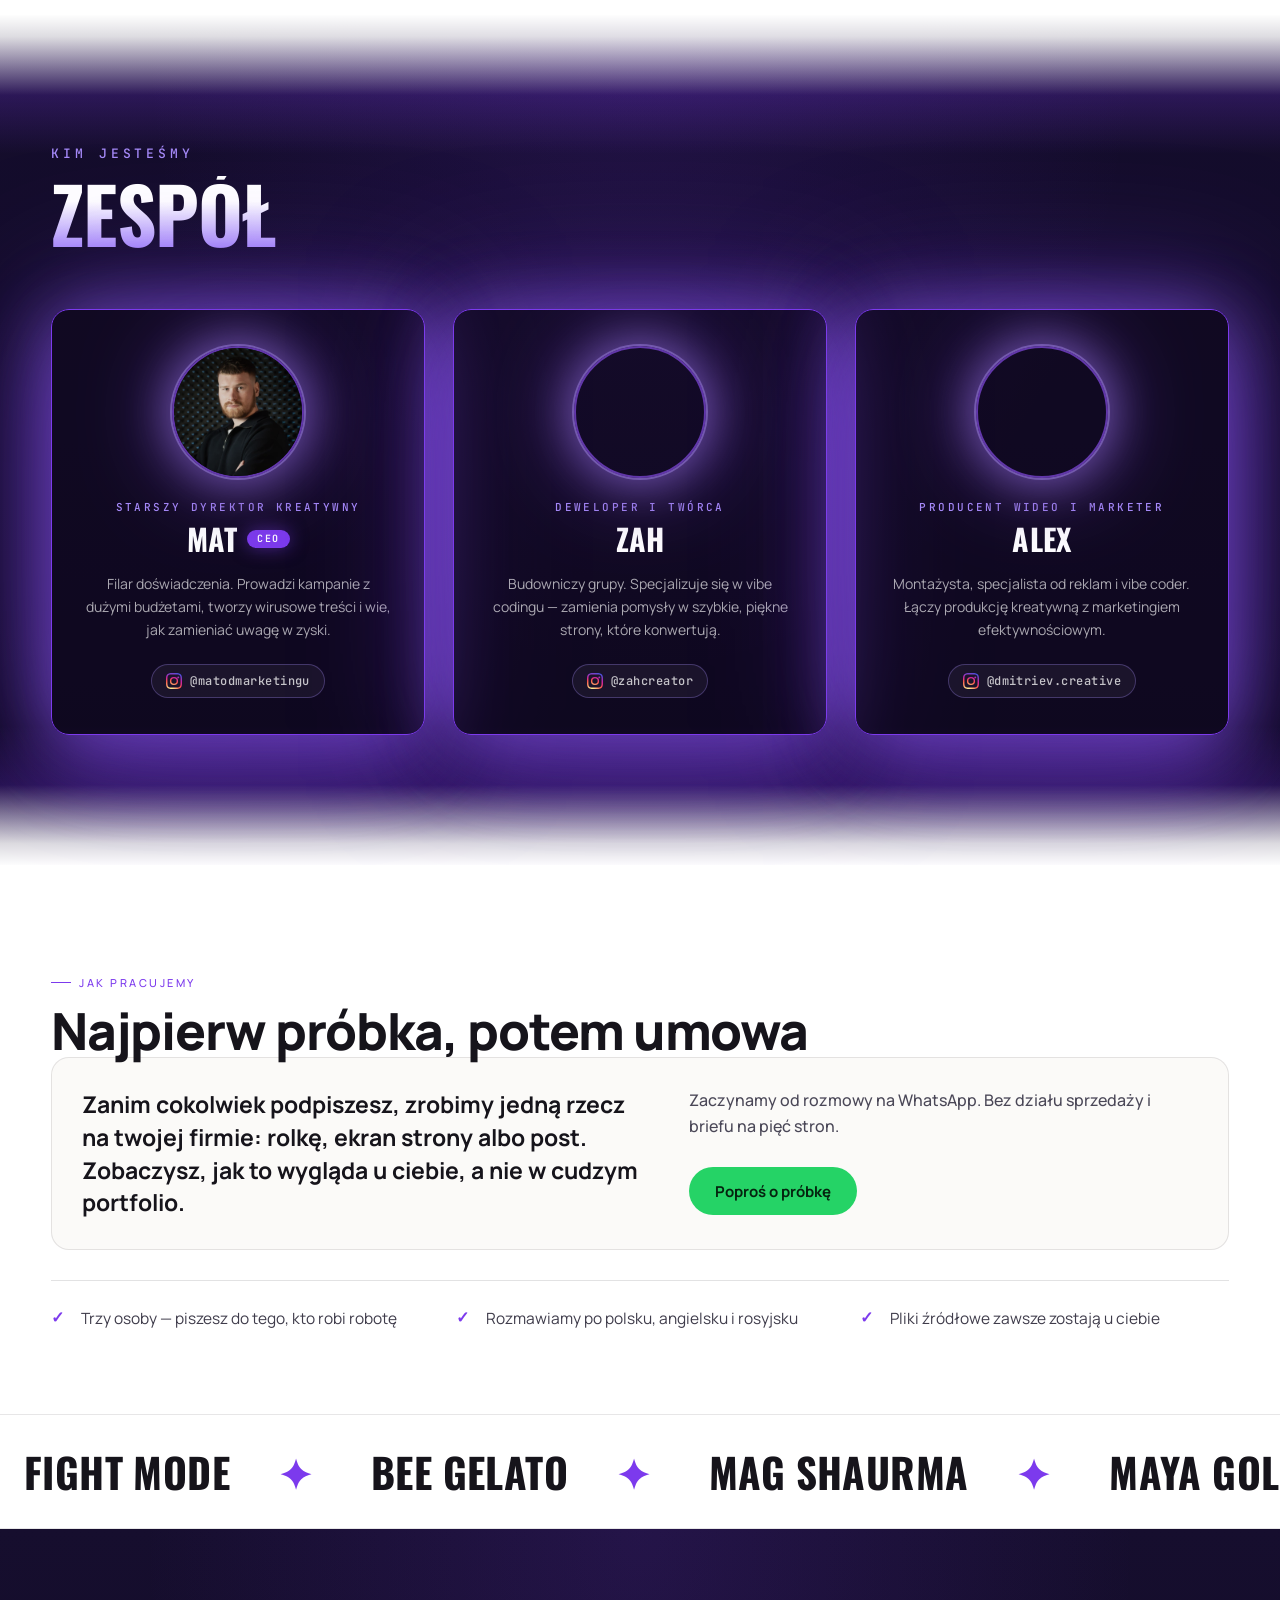
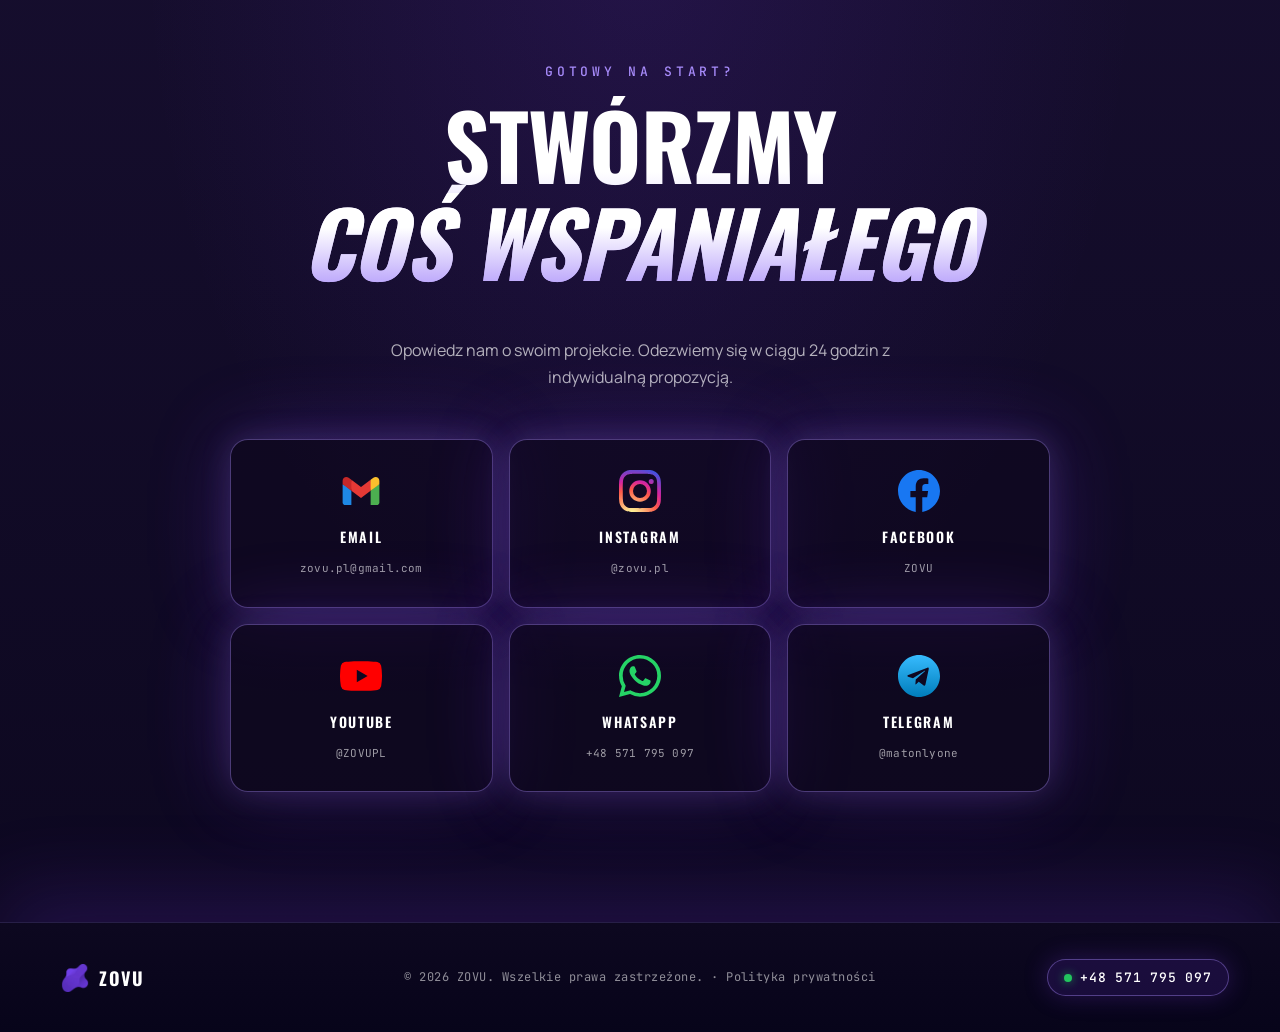
==== commit 6c9369c5: "Sprzedaż: nowy hero, cennik, WhatsApp z tekstem, szybszy start - Hero: "Rolki dla lokalnych firm. Co" ====
--- a/index.html
+++ b/index.html
@@ -1,5 +1,5 @@
 <!DOCTYPE html>
-<html lang="pl" class="loading">
+<html lang="pl">
 <head>
   <script>
     // Светлая тема — по умолчанию. Тёмная («наш режим») включается кнопкой
@@ -14,21 +14,21 @@
   <meta name="viewport" content="width=device-width, initial-scale=1.0">
   <meta name="theme-color" content="#0d0820">
   <meta name="apple-mobile-web-app-status-bar-style" content="black-translucent">
-  <title>ZOVU — agencja kreatywna Katowice | strony, wideo, marketing, AI</title>
-  <meta name="description" content="Agencja kreatywna z Katowic: strony internetowe, montaż wideo i rolki, social media, reklamy i automatyzacje AI. 25M+ wyświetleń, 7 lat na rynku.">
+  <title>Rolki dla lokalnych firm, codziennie, bez nagrywania | ZOVU Katowice</title>
+  <meta name="description" content="Rolki dla lokalnych firm z Katowic i Śląska. Codziennie, bez nagrywania: scenariusz, głos, montaż i publikacja po naszej stronie. Pierwsza rolka za darmo.">
   <link rel="canonical" href="https://zovu.pl/">
   <meta property="og:type" content="website">
   <meta property="og:site_name" content="ZOVU">
   <meta property="og:locale" content="pl_PL">
   <meta property="og:url" content="https://zovu.pl/">
-  <meta property="og:title" content="ZOVU — agencja kreatywna Katowice | strony, wideo, marketing, AI">
-  <meta property="og:description" content="Agencja kreatywna z Katowic: strony internetowe, montaż wideo i rolki, social media, reklamy i automatyzacje AI. 25M+ wyświetleń, 7 lat na rynku.">
+  <meta property="og:title" content="Rolki dla lokalnych firm, codziennie, bez nagrywania | ZOVU Katowice">
+  <meta property="og:description" content="Rolki dla lokalnych firm z Katowic i Śląska. Codziennie, bez nagrywania: scenariusz, głos, montaż i publikacja po naszej stronie. Pierwsza rolka za darmo.">
   <meta property="og:image" content="https://zovu.pl/og-image.jpg">
   <meta property="og:image:width" content="1200">
   <meta property="og:image:height" content="630">
   <meta name="twitter:card" content="summary_large_image">
-  <meta name="twitter:title" content="ZOVU — agencja kreatywna Katowice | strony, wideo, marketing, AI">
-  <meta name="twitter:description" content="Agencja kreatywna z Katowic: strony internetowe, montaż wideo i rolki, social media, reklamy i automatyzacje AI. 25M+ wyświetleń, 7 lat na rynku.">
+  <meta name="twitter:title" content="Rolki dla lokalnych firm, codziennie, bez nagrywania | ZOVU Katowice">
+  <meta name="twitter:description" content="Rolki dla lokalnych firm z Katowic i Śląska. Codziennie, bez nagrywania: scenariusz, głos, montaż i publikacja po naszej stronie. Pierwsza rolka za darmo.">
   <meta name="twitter:image" content="https://zovu.pl/og-image.jpg">
   <script type="application/ld+json">
   {
@@ -39,11 +39,11 @@
     "url": "https://zovu.pl/",
     "logo": "https://zovu.pl/logo_icon.png",
     "image": "https://zovu.pl/og-image.jpg",
-    "description": "Agencja kreatywna z Katowic: strony internetowe, montaż wideo i rolki, social media, reklamy i automatyzacje AI. 25M+ wyświetleń, 7 lat na rynku.",
+    "description": "Rolki dla lokalnych firm z Katowic i Śląska. Codziennie, bez nagrywania: scenariusz, głos, montaż i publikacja po naszej stronie. Pierwsza rolka za darmo.",
     "slogan": "Tworzymy treści, które sprzedają",
     "email": "zovu.pl@gmail.com",
     "telephone": "+48571795097",
-    "priceRange": "$",
+    "priceRange": "zł",
     "address": {
       "@type": "PostalAddress",
       "addressLocality": "Katowice",
@@ -104,31 +104,6 @@
     ::selection { background: var(--accent); color: #fff; }
     ::-moz-selection { background: var(--accent); color: #fff; }
 
-    /* ── SPLASH PRELOADER (zah.zovu.pl style) ── */
-    html.loading, html.loading body { overflow: hidden !important; height: 100%; }
-    .splash {
-      position: fixed; inset: 0; background: #000; z-index: 100000;
-      display: flex; align-items: center; justify-content: center; flex-direction: column;
-      transition: opacity 0.8s ease, visibility 0.8s ease;
-    }
-    .splash.hidden { opacity: 0; visibility: hidden; pointer-events: none; }
-    .splash img {
-      width: 170px; height: 170px;
-      animation: splashPulse 2s ease-in-out infinite;
-      filter: drop-shadow(0 0 60px rgba(124,58,237,0.6));
-    }
-    .splash-text {
-      font-family: var(--display); font-weight: 700; font-size: 42px;
-      letter-spacing: 0.12em; color: #fff; margin-top: 20px;
-      opacity: 0; animation: splashFade 1.2s ease 0.4s forwards;
-    }
-    .splash-sub {
-      font-family: var(--mono); font-size: 11px; letter-spacing: 0.4em;
-      color: rgba(255,255,255,0.45); margin-top: 12px; text-transform: uppercase;
-      opacity: 0; animation: splashFade 1.2s ease 0.8s forwards;
-    }
-    @keyframes splashPulse { 0%,100% { transform: scale(1); opacity: .95; } 50% { transform: scale(1.05); opacity: 1; } }
-    @keyframes splashFade { to { opacity: 1; } }
 
     body {
       font-family: 'Manrope', sans-serif;
@@ -2687,6 +2662,9 @@
       pointer-events: none; z-index: 9995;
       opacity: .042;
     }
+    /* На телефоне зерно не рисуем: фильтр feTurbulence на весь экран
+       пересчитывается каждый кадр и съедает батарею и плавность. */
+    @media (max-width: 768px) { #grain-svg { display: none; } }
 
     /* ── PORTFOLIO HOVER PREVIEW ── */
     #port-preview {
@@ -3055,13 +3033,6 @@
   html.jasny .jp-fakt i { color: #6c6878; }
 </style>
 
-<style data-splash-jasny>
-  /* Заставка в светлой теме — светлая: чёрная вспышка на белом сайте
-     читается как «загрузилось что-то другое». */
-  html.jasny .splash { background: #fbfaf8; }
-  html.jasny .splash-text { color: #16141b; }
-  html.jasny .splash-sub { color: rgba(22,20,27,.45); }
-</style>
 
 <style data-uslugi>
   #hero .pg-uslugi {
@@ -3439,15 +3410,82 @@
 <style data-galeria-pasek>
   .pfg.open ~ .pasek { transform: translateY(140%); pointer-events: none; }
 </style>
+
+<style data-cennik>
+  /* CENY: do akceptu Zahara. Три пакета под оффер «Rolka codziennie».
+     Цвета и кнопки — как в «Jak pracujemy»: зелёный = WhatsApp. */
+  .logo-pic { display: contents; }
+  #cennik { padding: 100px clamp(20px, 4vw, 52px); background: #0d0820; }
+  html.jasny #cennik { background: #fff; }
+  .cn-in { max-width: 1240px; margin: 0 auto; }
+  #cennik .sec-title { color: #fff; -webkit-text-fill-color: currentColor; }
+  html.jasny #cennik .sec-title { color: #16141b; }
+  .cn-siatka { display: grid; gap: 20px; margin-top: 44px; grid-template-columns: 1fr; }
+  @media (min-width: 900px) { .cn-siatka { grid-template-columns: repeat(3, 1fr); gap: 26px; align-items: stretch; } }
+  .cn-karta {
+    position: relative; display: flex; flex-direction: column; gap: 14px;
+    padding: 30px 28px; border-radius: 18px;
+    background: rgba(255,255,255,.04); border: 1px solid rgba(255,255,255,.1);
+  }
+  html.jasny .cn-karta { background: #fbfaf8; border-color: rgba(20,18,28,.1); }
+  .cn-karta.cn-pop { border: 2px solid var(--accent-2); background: rgba(124,58,237,.12); }
+  html.jasny .cn-karta.cn-pop { border-color: var(--accent); background: #f5f0ff; }
+  .cn-badge {
+    position: absolute; top: -13px; left: 28px; padding: 5px 12px; border-radius: 30px;
+    background: var(--accent); color: #fff; font-family: var(--mono);
+    font-size: 11px; letter-spacing: .08em; text-transform: uppercase;
+  }
+  .cn-nazwa {
+    margin: 0; font-family: var(--display); font-weight: 600; text-transform: uppercase;
+    font-size: 22px; letter-spacing: .04em; color: #fff;
+  }
+  html.jasny .cn-nazwa { color: #16141b; }
+  .cn-cena { font-family: 'Manrope', sans-serif; font-weight: 700; font-size: 18px; color: rgba(255,255,255,.8); }
+  .cn-cena b { font-family: var(--display); font-size: 46px; line-height: 1; color: #fff; }
+  .cn-cena span { font-weight: 500; font-size: 15px; opacity: .7; }
+  html.jasny .cn-cena { color: #3f3c4b; }
+  html.jasny .cn-cena b { color: #16141b; }
+  .cn-lista { list-style: none; margin: 4px 0 8px; padding: 0; display: grid; gap: 10px; flex: 1; }
+  .cn-lista li {
+    position: relative; padding-left: 24px; font-size: 15.5px; line-height: 1.5;
+    color: rgba(255,255,255,.75);
+  }
+  html.jasny .cn-lista li { color: #4a4757; }
+  .cn-lista li::before { content: "✓"; position: absolute; left: 0; color: var(--accent-2); font-weight: 700; }
+  html.jasny .cn-lista li::before { color: var(--accent); }
+  .cn-btn {
+    display: inline-flex; align-items: center; justify-content: center;
+    min-height: 48px; padding: 0 22px; border-radius: 40px; text-decoration: none;
+    font-family: 'Manrope', sans-serif; font-weight: 700; font-size: 15px;
+    border: 2px solid #25D366; color: #25D366; transition: transform .18s ease;
+  }
+  html.jasny .cn-btn { color: #0f7a3a; border-color: #25D366; }
+  .cn-pop .cn-btn, html.jasny .cn-pop .cn-btn { background: #25D366; color: #05230f; }
+  .cn-btn:hover { transform: translateY(-2px); }
+  .cn-btn:focus-visible { outline: 3px solid var(--accent-2); outline-offset: 3px; }
+  @media (prefers-reduced-motion: reduce) { .cn-btn { transition: none; } }
+  .cn-uwaga {
+    margin: 30px 0 0; text-align: center; font-family: 'Manrope', sans-serif;
+    font-weight: 700; font-size: 17px; color: #fff;
+  }
+  html.jasny .cn-uwaga { color: #16141b; }
+  .cn-linki { margin-top: 14px; display: flex; flex-wrap: wrap; justify-content: center; gap: 10px 28px; }
+  .cn-linki a { font-family: var(--mono); font-size: 13px; letter-spacing: .04em; color: var(--accent-2); text-decoration: none; }
+  html.jasny .cn-linki a { color: var(--accent); }
+  .cn-linki a:hover { text-decoration: underline; }
+  @media (max-width: 700px) { #cennik { padding: 72px 20px; } }
+  /* Новый заголовок длиннее старого («Rolka dziennie»): на телефоне
+     чуть меньше кегль, чтобы подзаголовок и кнопка были ближе к первому экрану. */
+  @media (max-width: 700px) { #hero .pg-h1 { font-size: clamp(32px, 9.6vw, 54px); } }
+  /* В меню теперь шесть ссылок: на узком десктопе сжимаем промежутки. */
+  @media (min-width: 901px) and (max-width: 1280px) {
+    .nav-left { gap: 12px; }
+    nav a.nav-link { font-size: 12px; letter-spacing: .06em; }
+  }
+</style>
 </head>
 <body>
 
-<!-- SPLASH PRELOADER -->
-<div class="splash" id="splash">
-  <img width="564" height="564" src="logo_icon.png" alt="ZOVU">
-  <div class="splash-text">ZOVU</div>
-  <div class="splash-sub">Created by ZOVU Agency</div>
-</div>
 
 <!-- FILM GRAIN -->
 <svg id="grain-svg" xmlns="http://www.w3.org/2000/svg" aria-hidden="true">
@@ -3475,9 +3513,12 @@
       <a href="#contact" class="nav-btn" data-k="ft_c">Kontakt</a>
       <a href="#portfolio" class="nav-link" data-k="ft_w">Prace</a>
       <a href="#team" class="nav-link" data-k="nav_tm">Zespół</a>
+      <a href="https://dzmzah.github.io/rolki/" class="nav-link" data-k="nav_rolki">Rolki</a>
+      <a href="/autopilot/" class="nav-link" data-k="nav_auto">Autopilot</a>
+      <a href="/dla-agencji/" class="nav-link" data-k="nav_agencje">Dla agencji</a>
     </div>
     <a href="#" class="nav-logo">
-      <img width="564" height="564" src="logo_icon.png" alt="ZOVU">
+      <picture class="logo-pic"><source srcset="logo_icon.webp" type="image/webp"><img width="564" height="564" src="logo_icon.png" alt="ZOVU"></picture>
       <span>ZOVU</span>
     </a>
     <div class="nav-right">
@@ -3494,7 +3535,7 @@
         <a href="https://instagram.com/zovu.pl" target="_blank" rel="noopener" aria-label="Instagram" class="nav-soc">
           <svg viewBox="0 0 24 24"><defs><radialGradient id="iggn" cx="30%" cy="107%" r="135%"><stop offset="0%" stop-color="#fdf497"/><stop offset="5%" stop-color="#fdf497"/><stop offset="45%" stop-color="#fd5949"/><stop offset="60%" stop-color="#d6249f"/><stop offset="90%" stop-color="#285AEB"/></radialGradient></defs><path fill="url(#iggn)" d="M12 2.16c3.2 0 3.58.01 4.85.07 1.17.05 1.8.25 2.23.41.56.22.96.48 1.38.9.42.42.68.82.9 1.38.16.43.36 1.06.41 2.23.06 1.27.07 1.65.07 4.85s-.01 3.58-.07 4.85c-.05 1.17-.25 1.8-.41 2.23-.22.56-.48.96-.9 1.38-.42.42-.82.68-1.38.9-.43.16-1.06.36-2.23.41-1.27.06-1.65.07-4.85.07s-3.58-.01-4.85-.07c-1.17-.05-1.8-.25-2.23-.41a3.7 3.7 0 0 1-1.38-.9 3.7 3.7 0 0 1-.9-1.38c-.16-.43-.36-1.06-.41-2.23-.06-1.27-.07-1.65-.07-4.85s.01-3.58.07-4.85c.05-1.17.25-1.8.41-2.23.22-.56.48-.96.9-1.38.42-.42.82-.68 1.38-.9.43-.16 1.06-.36 2.23-.41C8.42 2.17 8.8 2.16 12 2.16M12 0C8.74 0 8.33.01 7.05.07 5.78.13 4.9.33 4.14.63a5.9 5.9 0 0 0-2.13 1.38A5.9 5.9 0 0 0 .63 4.14C.33 4.9.13 5.78.07 7.05.01 8.33 0 8.74 0 12s.01 3.67.07 4.95c.06 1.27.26 2.15.56 2.91.31.79.72 1.46 1.38 2.13a5.9 5.9 0 0 0 2.13 1.38c.76.3 1.64.5 2.91.56C8.33 23.99 8.74 24 12 24s3.67-.01 4.95-.07c1.27-.06 2.15-.26 2.91-.56a5.9 5.9 0 0 0 2.13-1.38 5.9 5.9 0 0 0 1.38-2.13c.3-.76.5-1.64.56-2.91.06-1.28.07-1.69.07-4.95s-.01-3.67-.07-4.95c-.06-1.27-.26-2.15-.56-2.91a5.9 5.9 0 0 0-1.38-2.13A5.9 5.9 0 0 0 19.86.63c-.76-.3-1.64-.5-2.91-.56C15.67.01 15.26 0 12 0m0 5.84A6.16 6.16 0 1 0 18.16 12 6.16 6.16 0 0 0 12 5.84M12 16a4 4 0 1 1 4-4 4 4 0 0 1-4 4m6.41-10.85a1.44 1.44 0 1 0 1.44 1.44 1.44 1.44 0 0 0-1.44-1.44"/></svg>
         </a>
-        <a href="https://wa.me/48571795097" target="_blank" rel="noopener" aria-label="WhatsApp" class="nav-soc">
+        <a href="https://wa.me/48571795097?text=Cze%C5%9B%C4%87!%20Chc%C4%99%20darmow%C4%85%20rolk%C4%99%20dla%20mojej%20firmy%3A%20" target="_blank" rel="noopener" aria-label="WhatsApp" class="nav-soc">
           <svg viewBox="0 0 24 24"><path fill="#25D366" d="M17.47 14.38c-.3-.15-1.76-.87-2.03-.97-.27-.1-.47-.15-.67.15-.2.3-.77.97-.95 1.17-.17.2-.35.22-.65.07-.3-.15-1.26-.46-2.4-1.48-.89-.79-1.49-1.77-1.66-2.07-.17-.3-.02-.46.13-.61.13-.13.3-.35.45-.52.15-.17.2-.3.3-.5.1-.2.05-.37-.02-.52-.07-.15-.67-1.62-.92-2.22-.24-.58-.49-.5-.67-.51l-.57-.01c-.2 0-.52.07-.79.37-.27.3-1.04 1.02-1.04 2.48 0 1.46 1.07 2.88 1.22 3.08.15.2 2.1 3.2 5.08 4.49.71.31 1.26.49 1.69.62.71.23 1.36.2 1.87.12.57-.09 1.76-.72 2.01-1.41.25-.7.25-1.29.17-1.41-.07-.13-.27-.2-.57-.35M12.01 21.79h-.01a9.9 9.9 0 0 1-5.04-1.38l-.36-.21-3.75.98 1-3.65-.24-.38a9.86 9.86 0 0 1-1.51-5.26c0-5.45 4.44-9.88 9.9-9.88 2.64 0 5.12 1.03 6.99 2.9a9.82 9.82 0 0 1 2.89 6.99c0 5.45-4.44 9.89-9.89 9.89m8.41-18.3A11.81 11.81 0 0 0 12 0C5.37 0 .02 5.35.02 11.92c0 2.1.55 4.15 1.6 5.96L0 24l6.3-1.65a11.9 11.9 0 0 0 5.7 1.45h.01c6.62 0 11.98-5.35 11.98-11.92a11.86 11.86 0 0 0-3.57-8.49"/></svg>
         </a>
         <a href="mailto:zovu.pl@gmail.com" aria-label="Email" class="nav-soc">
@@ -3512,7 +3553,7 @@
     <div class="pg-cien"></div>
     <div class="pg-tresc">
       <div class="pg-eyebrow" data-k="hero_tagn">AGENCJA KREATYWNA · KATOWICE</div>
-      <h1 class="pg-h1"><span data-k="hero_n1">Rolka dziennie.</span><br><span data-k="hero_n2">Bez twojego czasu</span></h1>
+      <h1 class="pg-h1"><span data-k="hero_n1">Rolki dla lokalnych firm.</span><br><span data-k="hero_n2">Codziennie, bez nagrywania.</span></h1>
       <div class="pg-uslugi" data-k="hero_uslugi">STRONY · WIDEO · SOCIAL MEDIA · REKLAMA · AUTOMATYZACJA</div>
     </div>
   </div>
@@ -3520,11 +3561,11 @@
     <div class="pg-naglowek">
       <div>
         <div class="pg-eyebrow pg-eyebrow-akcent" data-k="hero_prace">OSTATNIE ROLKI DLA KLIENTÓW</div>
-        <p data-k="hero_opis">Scenariusz, zdjęcia, montaż i publikacja — po naszej stronie. Ty tylko odbierasz telefony.</p>
+        <p data-k="hero_opis">Scenariusz, głos, montaż i publikacja po naszej stronie. Pierwsza rolka za darmo.</p>
       </div>
       <div class="pg-cta">
         <a class="pg-btn dark" href="#portfolio" data-k="hero_cta1">Zobacz prace</a>
-        <a class="pg-btn main" href="https://wa.me/48571795097" data-k="hero_cta2">Napisz na WhatsApp</a>
+        <a class="pg-btn main" href="https://wa.me/48571795097?text=Cze%C5%9B%C4%87!%20Chc%C4%99%20darmow%C4%85%20rolk%C4%99%20dla%20mojej%20firmy%3A%20" data-k="hero_cta2">Napisz na WhatsApp</a>
       </div>
     </div>
     <div class="pg-tasma" aria-label="Rolki zrobione przez ZOVU">
@@ -3560,6 +3601,55 @@
     <div class="stat"><div class="stat-value">7+</div><div class="stat-label" data-k="st4">Lat na rynku</div></div>
   </div>
 </div>
+
+<!-- CENY: do akceptu Zahara -->
+<section id="cennik">
+  <div class="cn-in">
+    <div class="sec-head">
+      <div class="sec-label" data-k="cn_lbl">CENNIK</div>
+      <h2 class="sec-title" data-k="cn_ttl">Rolki co miesiąc, stała cena</h2>
+    </div>
+    <div class="cn-siatka">
+      <article class="cn-karta">
+        <h3 class="cn-nazwa">Start</h3>
+        <div class="cn-cena"><b>600</b> zł <span data-k="cn_mies">/ mies.</span></div>
+        <ul class="cn-lista">
+          <li data-k="cn_s1">12 rolek w miesiącu</li>
+          <li data-k="cn_s2">Publikacja na Instagramie i Facebooku</li>
+          <li data-k="cn_s3">Scenariusz, głos i montaż po naszej stronie</li>
+        </ul>
+        <a class="cn-btn" href="https://wa.me/48571795097?text=Cze%C5%9B%C4%87!%20Chc%C4%99%20darmow%C4%85%20rolk%C4%99%20dla%20mojej%20firmy%3A%20" target="_blank" rel="noopener" data-k="cn_cta">Zacznij od darmowej rolki</a>
+      </article>
+      <article class="cn-karta cn-pop">
+        <div class="cn-badge" data-k="cn_pop">Najczęściej wybierany</div>
+        <h3 class="cn-nazwa">Standard</h3>
+        <div class="cn-cena"><b>1000</b> zł <span data-k="cn_mies">/ mies.</span></div>
+        <ul class="cn-lista">
+          <li data-k="cn_d1">Rolka w każdy dzień roboczy</li>
+          <li data-k="cn_d2">Instagram, Facebook, TikTok i YouTube</li>
+          <li data-k="cn_d3">Raport co miesiąc</li>
+        </ul>
+        <a class="cn-btn" href="https://wa.me/48571795097?text=Cze%C5%9B%C4%87!%20Chc%C4%99%20darmow%C4%85%20rolk%C4%99%20dla%20mojej%20firmy%3A%20" target="_blank" rel="noopener" data-k="cn_cta">Zacznij od darmowej rolki</a>
+      </article>
+      <article class="cn-karta">
+        <h3 class="cn-nazwa">Premium</h3>
+        <div class="cn-cena"><b>1500</b> zł <span data-k="cn_mies">/ mies.</span></div>
+        <ul class="cn-lista">
+          <li data-k="cn_p1">Wszystko ze Standard</li>
+          <li data-k="cn_p2">Rolka codziennie, także w weekend</li>
+          <li data-k="cn_p3">Dzień zdjęciowy u Ciebie raz w miesiącu</li>
+        </ul>
+        <a class="cn-btn" href="https://wa.me/48571795097?text=Cze%C5%9B%C4%87!%20Chc%C4%99%20darmow%C4%85%20rolk%C4%99%20dla%20mojej%20firmy%3A%20" target="_blank" rel="noopener" data-k="cn_cta">Zacznij od darmowej rolki</a>
+      </article>
+    </div>
+    <p class="cn-uwaga" data-k="cn_note">Bez umowy na rok. Pierwsza rolka za darmo.</p>
+    <div class="cn-linki">
+      <a href="/autopilot/" data-k="cn_auto">Autopilot od 399 zł →</a>
+      <a href="/dla-agencji/" data-k="cn_ag">Dla agencji →</a>
+    </div>
+  </div>
+</section>
+<!-- /CENY -->
 
 
 <!-- PORTFOLIO -->
@@ -3682,7 +3772,7 @@
     <div class="jp-oferta">
       <p class="jp-lead" data-k="jp_lead">Zanim cokolwiek podpiszesz, zrobimy jedną rzecz na twojej firmie: rolkę, ekran strony albo post. Zobaczysz, jak to wygląda u ciebie, a nie w cudzym portfolio.</p>
       <p class="jp-rozmowa" data-k="jp_rozmowa">Zaczynamy od rozmowy na WhatsApp. Bez działu sprzedaży i briefu na pięć stron.</p>
-      <a class="jp-btn" href="https://wa.me/48571795097" data-k="jp_cta">Poproś o próbkę</a>
+      <a class="jp-btn" href="https://wa.me/48571795097?text=Cze%C5%9B%C4%87!%20Chc%C4%99%20darmow%C4%85%20rolk%C4%99%20dla%20mojej%20firmy%3A%20" data-k="jp_cta">Poproś o próbkę</a>
     </div>
     <ul class="jp-fakty">
       <li data-k="jp_f3">Trzy osoby — piszesz do tego, kto robi robotę</li>
@@ -3746,7 +3836,7 @@
         <div class="contact-icon-label">YouTube</div>
         <div class="contact-icon-sub">@ZOVUPL</div>
       </a>
-      <a href="https://wa.me/48571795097" target="_blank" rel="noopener" class="contact-icon" aria-label="WhatsApp">
+      <a href="https://wa.me/48571795097?text=Cze%C5%9B%C4%87!%20Chc%C4%99%20darmow%C4%85%20rolk%C4%99%20dla%20mojej%20firmy%3A%20" target="_blank" rel="noopener" class="contact-icon" aria-label="WhatsApp">
         <svg viewBox="0 0 24 24"><path fill="#25D366" d="M17.47 14.38c-.3-.15-1.76-.87-2.03-.97-.27-.1-.47-.15-.67.15-.2.3-.77.97-.95 1.17-.17.2-.35.22-.65.07-.3-.15-1.26-.46-2.4-1.48-.89-.79-1.49-1.77-1.66-2.07-.17-.3-.02-.46.13-.61.13-.13.3-.35.45-.52.15-.17.2-.3.3-.5.1-.2.05-.37-.02-.52-.07-.15-.67-1.62-.92-2.22-.24-.58-.49-.5-.67-.51l-.57-.01c-.2 0-.52.07-.79.37-.27.3-1.04 1.02-1.04 2.48 0 1.46 1.07 2.88 1.22 3.08.15.2 2.1 3.2 5.08 4.49.71.31 1.26.49 1.69.62.71.23 1.36.2 1.87.12.57-.09 1.76-.72 2.01-1.41.25-.7.25-1.29.17-1.41-.07-.13-.27-.2-.57-.35M12.01 21.79h-.01a9.9 9.9 0 0 1-5.04-1.38l-.36-.21-3.75.98 1-3.65-.24-.38a9.86 9.86 0 0 1-1.51-5.26c0-5.45 4.44-9.88 9.9-9.88 2.64 0 5.12 1.03 6.99 2.9a9.82 9.82 0 0 1 2.89 6.99c0 5.45-4.44 9.89-9.89 9.89m8.41-18.3A11.81 11.81 0 0 0 12 0C5.37 0 .02 5.35.02 11.92c0 2.1.55 4.15 1.6 5.96L0 24l6.3-1.65a11.9 11.9 0 0 0 5.7 1.45h.01c6.62 0 11.98-5.35 11.98-11.92a11.86 11.86 0 0 0-3.57-8.49"/></svg>
         <div class="contact-icon-label">WhatsApp</div>
         <div class="contact-icon-sub">+48 571 795 097</div>
@@ -3763,7 +3853,7 @@
 <!-- FOOTER -->
 <footer>
   <a href="#" class="f-brand">
-    <img width="564" height="564" src="logo_icon.png" alt="ZOVU">
+    <picture class="logo-pic"><source srcset="logo_icon.webp" type="image/webp"><img width="564" height="564" src="logo_icon.png" alt="ZOVU"></picture>
     <span>ZOVU</span>
   </a>
   <div class="f-copy">© 2026 ZOVU. <span data-k="ft_r">Wszelkie prawa zastrzeżone.</span> <span class="f-sep">·&nbsp;<a href="/privacypolicy" data-k="ft_priv">Polityka prywatności</a></span></div>
@@ -3829,11 +3919,32 @@
     jp_f4:"We speak Polish, English and Russian",
     jp_f5:"Source files always stay with you",
     /* новый первый экран */
+    /* продажи 28.10: меню и цены */
+    nav_rolki:"Reels",
+    nav_auto:"Autopilot",
+    nav_agencje:"For agencies",
+    cn_lbl:"PRICING",
+    cn_ttl:"Reels every month, fixed price",
+    cn_mies:"/ month",
+    cn_pop:"Most popular",
+    cn_s1:"12 reels a month",
+    cn_s2:"Publishing on Instagram and Facebook",
+    cn_s3:"Script, voice and editing on us",
+    cn_d1:"A reel every working day",
+    cn_d2:"Instagram, Facebook, TikTok and YouTube",
+    cn_d3:"Monthly report",
+    cn_p1:"Everything in Standard",
+    cn_p2:"A reel every day, weekends too",
+    cn_p3:"A shooting day at your place once a month",
+    cn_cta:"Start with a free reel",
+    cn_note:"No yearly contract. Your first reel is free.",
+    cn_auto:"Autopilot from 399 zł →",
+    cn_ag:"For agencies →",
     hero_tagn:"CREATIVE AGENCY · KATOWICE",
-    hero_n1:"A reel a day.",
-    hero_n2:"Without your time",
+    hero_n1:"Reels for local businesses.",
+    hero_n2:"Every day, no filming.",
     hero_prace:"LATEST REELS FOR CLIENTS",
-    hero_opis:"Script, filming, editing and publishing — on us. You just answer the phone.",
+    hero_opis:"Script, voice, editing and publishing on us. Your first reel is free.",
     hero_cta1:"See our work",
     hero_cta2:"Message on WhatsApp",
     nav_cta:"Let's talk",
@@ -3946,11 +4057,32 @@
     jp_f4:"Говорим по-польски, по-английски и по-русски",
     jp_f5:"Исходники всегда остаются у вас",
     /* новый первый экран */
+    /* продажи 28.10: меню и цены */
+    nav_rolki:"Рилсы",
+    nav_auto:"Автопилот",
+    nav_agencje:"Агентствам",
+    cn_lbl:"ЦЕНЫ",
+    cn_ttl:"Рилсы каждый месяц, фиксированная цена",
+    cn_mies:"/ мес.",
+    cn_pop:"Выбирают чаще всего",
+    cn_s1:"12 рилсов в месяц",
+    cn_s2:"Публикация в Instagram и Facebook",
+    cn_s3:"Сценарий, голос и монтаж на нас",
+    cn_d1:"Рилс каждый рабочий день",
+    cn_d2:"Instagram, Facebook, TikTok и YouTube",
+    cn_d3:"Отчёт раз в месяц",
+    cn_p1:"Всё из Standard",
+    cn_p2:"Рилс каждый день, и в выходные",
+    cn_p3:"Съёмочный день у вас раз в месяц",
+    cn_cta:"Начать с бесплатного рилса",
+    cn_note:"Без договора на год. Первый рилс бесплатно.",
+    cn_auto:"Автопилот от 399 zł →",
+    cn_ag:"Агентствам →",
     hero_tagn:"КРЕАТИВНОЕ АГЕНТСТВО · КАТОВИЦЕ",
-    hero_n1:"Ролик в день.",
-    hero_n2:"Без вашего времени",
+    hero_n1:"Рилсы для местного бизнеса.",
+    hero_n2:"Каждый день, без съёмок.",
     hero_prace:"ПОСЛЕДНИЕ РИЛСЫ ДЛЯ КЛИЕНТОВ",
-    hero_opis:"Сценарий, съёмка, монтаж и публикация — на нас. Вы только отвечаете на звонки.",
+    hero_opis:"Сценарий, голос, монтаж и публикация на нас. Первый рилс бесплатно.",
     hero_cta1:"Смотреть работы",
     hero_cta2:"Написать в WhatsApp",
     nav_cta:"Связаться",
@@ -4063,11 +4195,32 @@
     jp_f4:"Rozmawiamy po polsku, angielsku i rosyjsku",
     jp_f5:"Pliki źródłowe zawsze zostają u ciebie",
     /* новый первый экран */
+    /* продажи 28.10: меню и цены */
+    nav_rolki:"Rolki",
+    nav_auto:"Autopilot",
+    nav_agencje:"Dla agencji",
+    cn_lbl:"CENNIK",
+    cn_ttl:"Rolki co miesiąc, stała cena",
+    cn_mies:"/ mies.",
+    cn_pop:"Najczęściej wybierany",
+    cn_s1:"12 rolek w miesiącu",
+    cn_s2:"Publikacja na Instagramie i Facebooku",
+    cn_s3:"Scenariusz, głos i montaż po naszej stronie",
+    cn_d1:"Rolka w każdy dzień roboczy",
+    cn_d2:"Instagram, Facebook, TikTok i YouTube",
+    cn_d3:"Raport co miesiąc",
+    cn_p1:"Wszystko ze Standard",
+    cn_p2:"Rolka codziennie, także w weekend",
+    cn_p3:"Dzień zdjęciowy u Ciebie raz w miesiącu",
+    cn_cta:"Zacznij od darmowej rolki",
+    cn_note:"Bez umowy na rok. Pierwsza rolka za darmo.",
+    cn_auto:"Autopilot od 399 zł →",
+    cn_ag:"Dla agencji →",
     hero_tagn:"AGENCJA KREATYWNA · KATOWICE",
-    hero_n1:"Rolka dziennie.",
-    hero_n2:"Bez twojego czasu",
+    hero_n1:"Rolki dla lokalnych firm.",
+    hero_n2:"Codziennie, bez nagrywania.",
     hero_prace:"OSTATNIE ROLKI DLA KLIENTÓW",
-    hero_opis:"Scenariusz, zdjęcia, montaż i publikacja — po naszej stronie. Ty tylko odbierasz telefony.",
+    hero_opis:"Scenariusz, głos, montaż i publikacja po naszej stronie. Pierwsza rolka za darmo.",
     hero_cta1:"Zobacz prace",
     hero_cta2:"Napisz na WhatsApp",
     nav_cta:"Porozmawiajmy",
@@ -4763,19 +4916,8 @@
 window.addEventListener('scroll', onNavScroll, { passive: true });
 onNavScroll();
 
-// ── SPLASH PRELOADER: lock scroll until fully loaded ──
-(function () {
-  function hideSplash() {
-    var sp = document.getElementById('splash');
-    if (sp) sp.classList.add('hidden');
-    document.documentElement.classList.remove('loading');
-  }
-  if (document.readyState === 'complete') {
-    setTimeout(hideSplash, 1400);
-  } else {
-    window.addEventListener('load', function () { setTimeout(hideSplash, 1400); });
-  }
-})();
+// Заставку (splash) убрали 28.10: она держала экран до load + 1,4 с,
+// человек с рекламы видел пустой экран вместо оффера.
 
 // ── PORTFOLIO GALLERY (zah 1:1: tabs + browser-frame + glow + zah assets) ──
 (function () {
@@ -5348,6 +5490,8 @@
 (function() {
   const turb = document.getElementById('grain-turb');
   if (!turb) return;
+  // Телефон — зерна нет (см. CSS), reduced-motion — зерно стоит, не мигает.
+  if (window.matchMedia('(max-width: 768px), (prefers-reduced-motion: reduce)').matches) return;
   let lastTs = 0;
   function animGrain(ts) {
     if (ts - lastTs > 120) { // ~8fps
@@ -6281,7 +6425,7 @@
 
 <div class="pasek" hidden>
   <a class="pasek-btn" href="#portfolio" data-k="pasek_prace">Prace</a>
-  <a class="pasek-btn glowna" href="https://wa.me/48571795097" target="_blank" rel="noopener" data-k="pasek_pisz">Napisz na WhatsApp</a>
+  <a class="pasek-btn glowna" href="https://wa.me/48571795097?text=Cze%C5%9B%C4%87!%20Chc%C4%99%20darmow%C4%85%20rolk%C4%99%20dla%20mojej%20firmy%3A%20" target="_blank" rel="noopener" data-k="pasek_pisz">Napisz na WhatsApp</a>
 </div>
 
 <script>
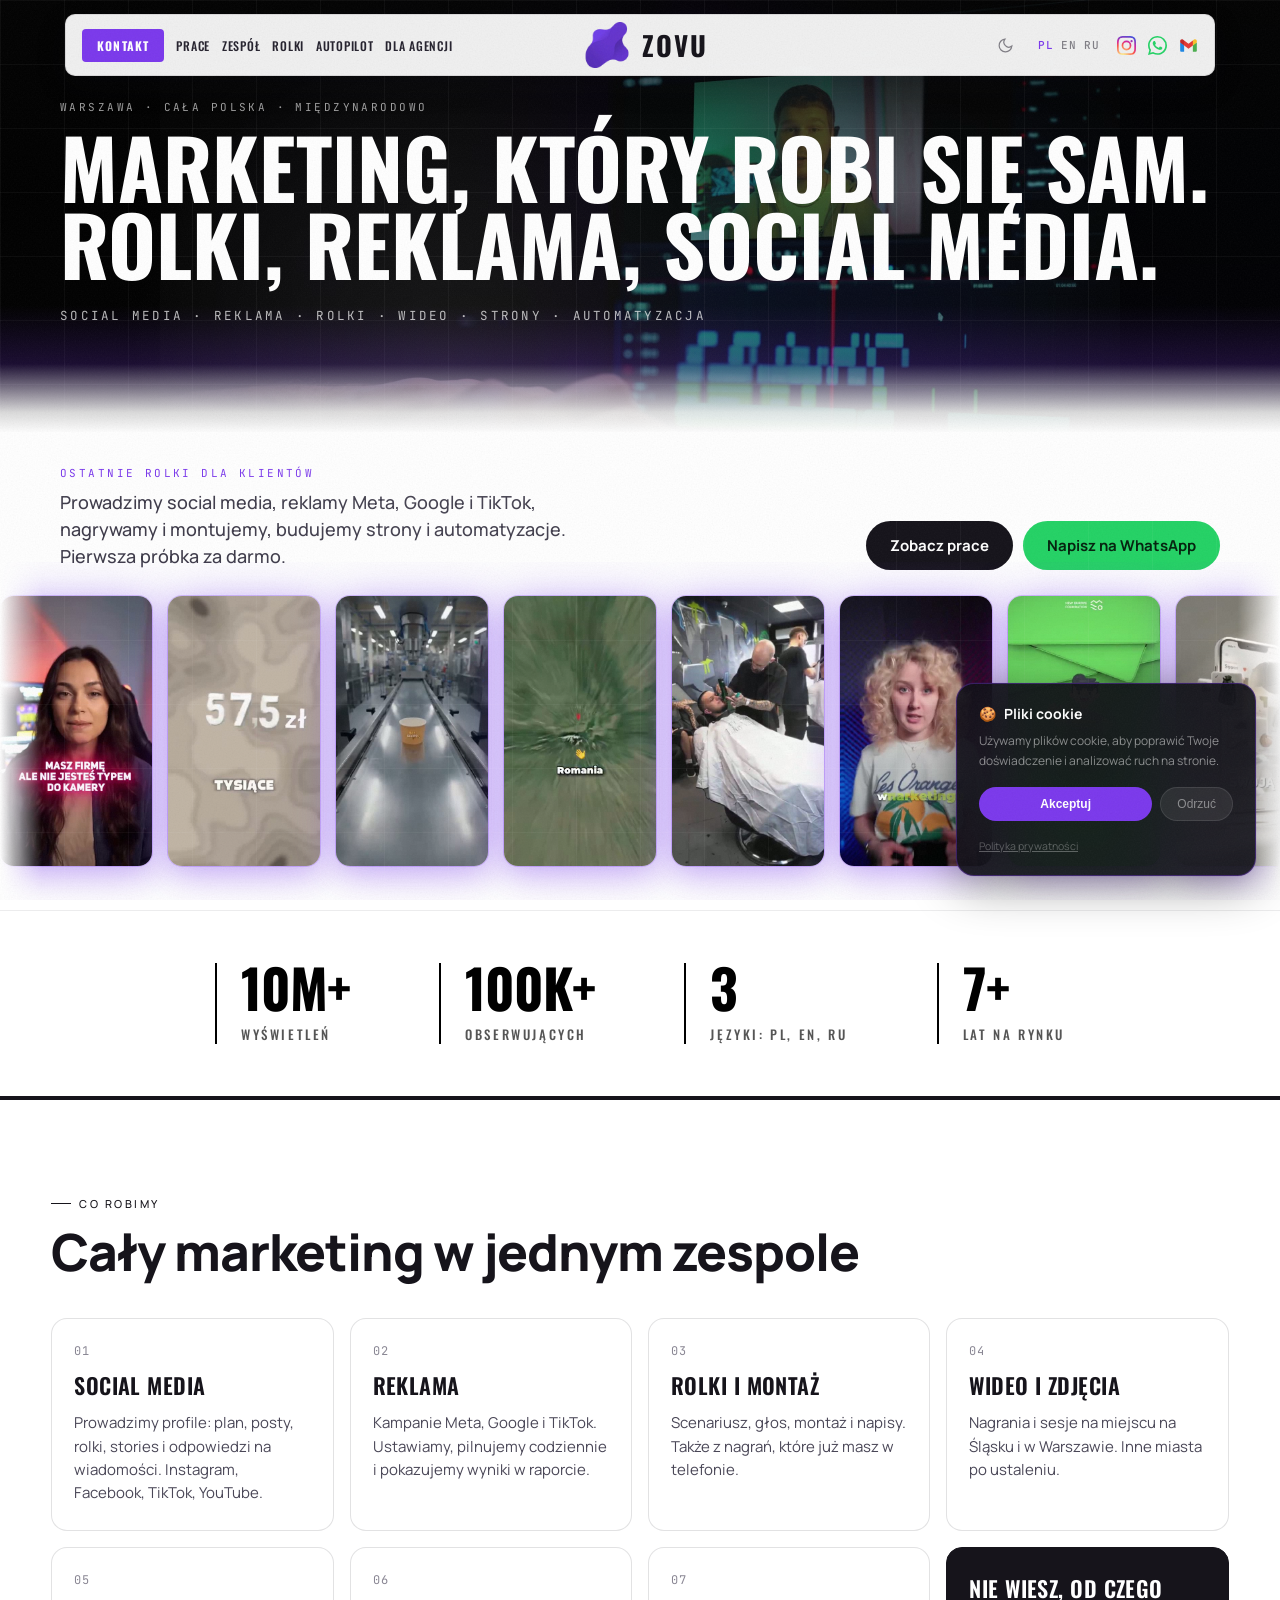
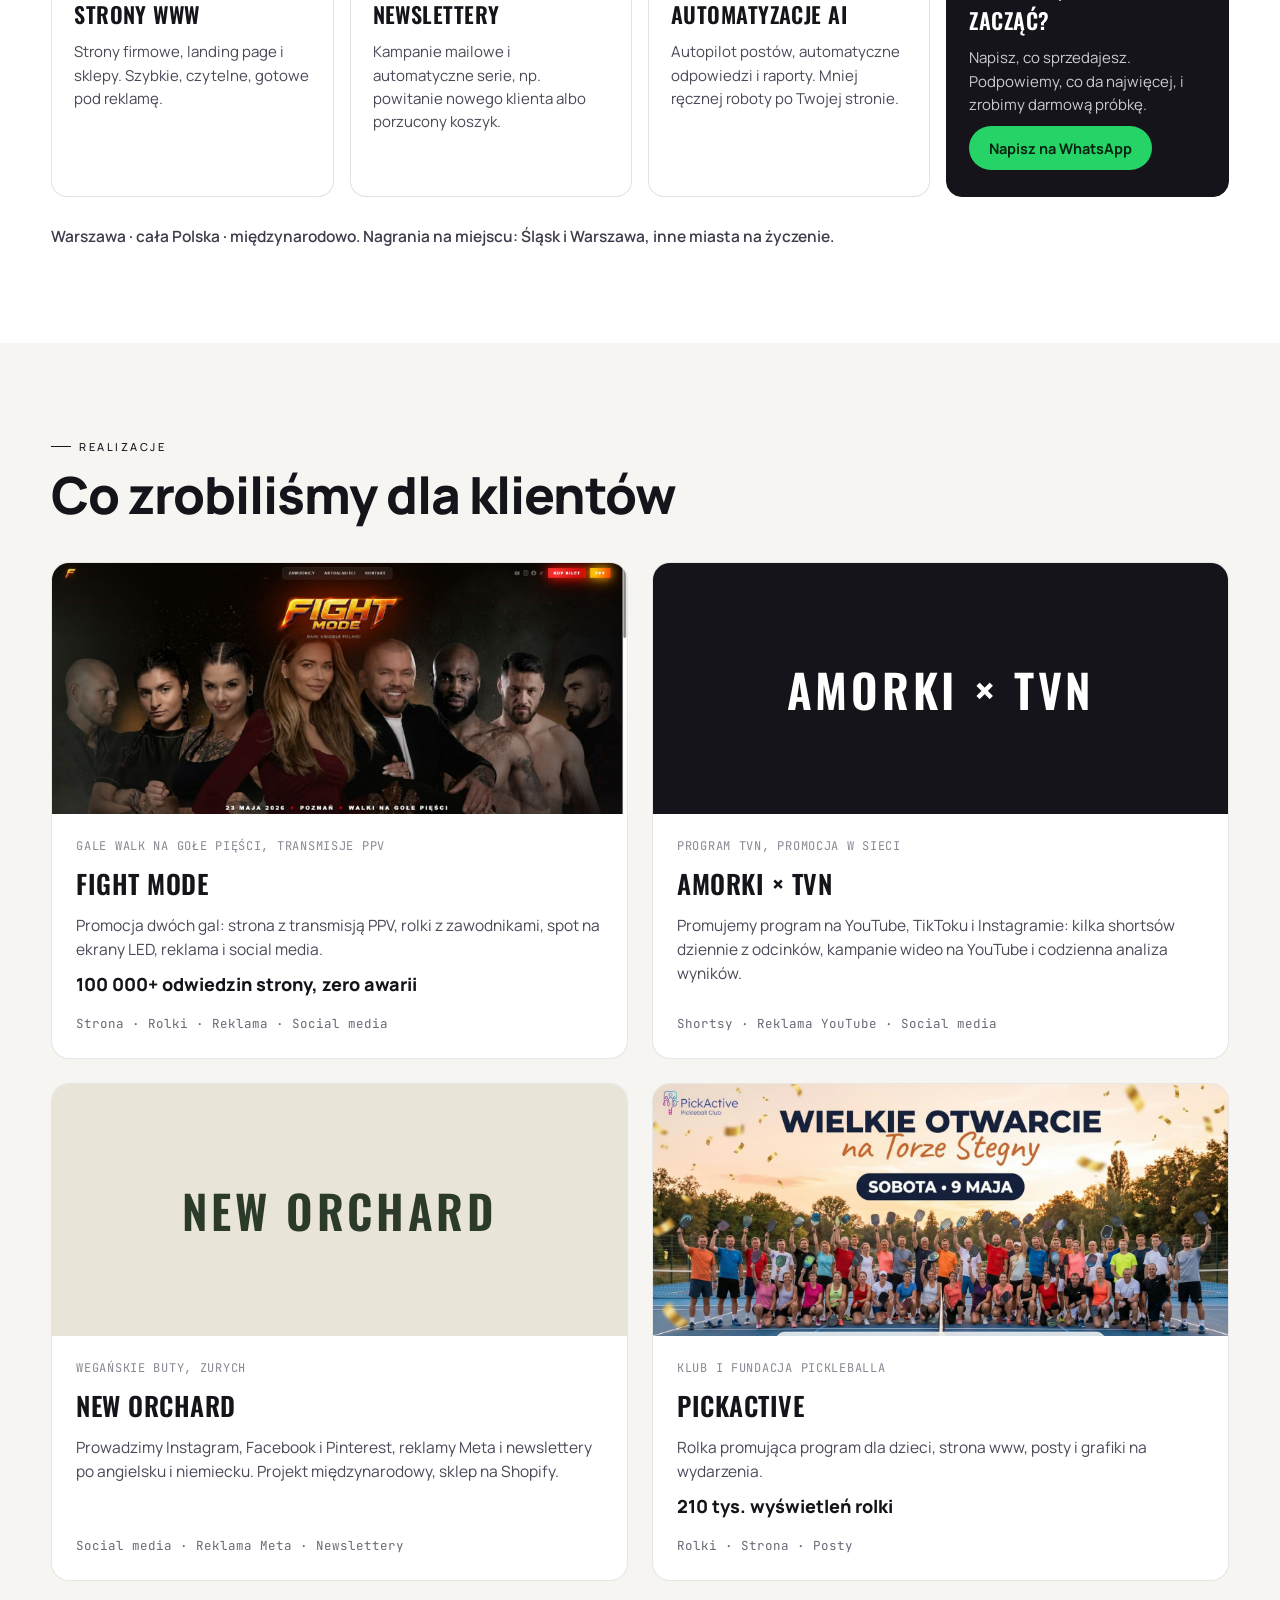
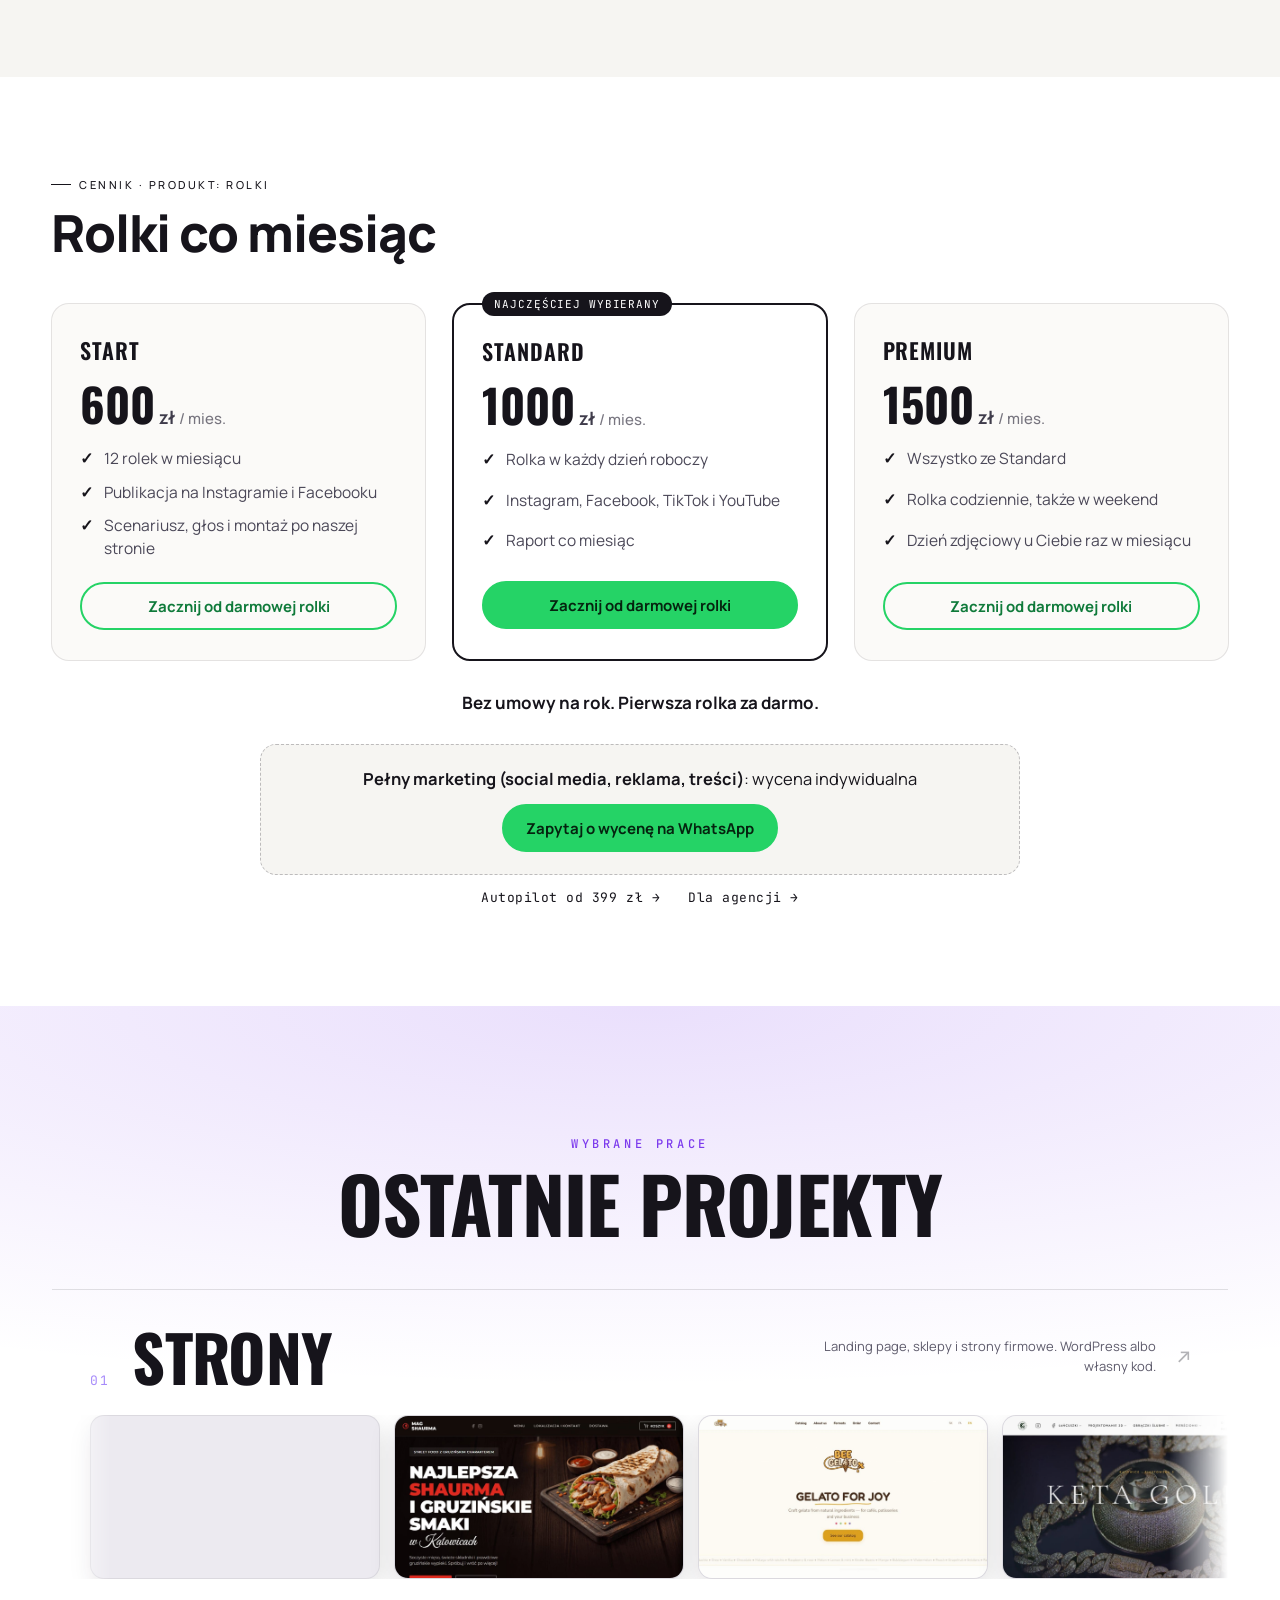
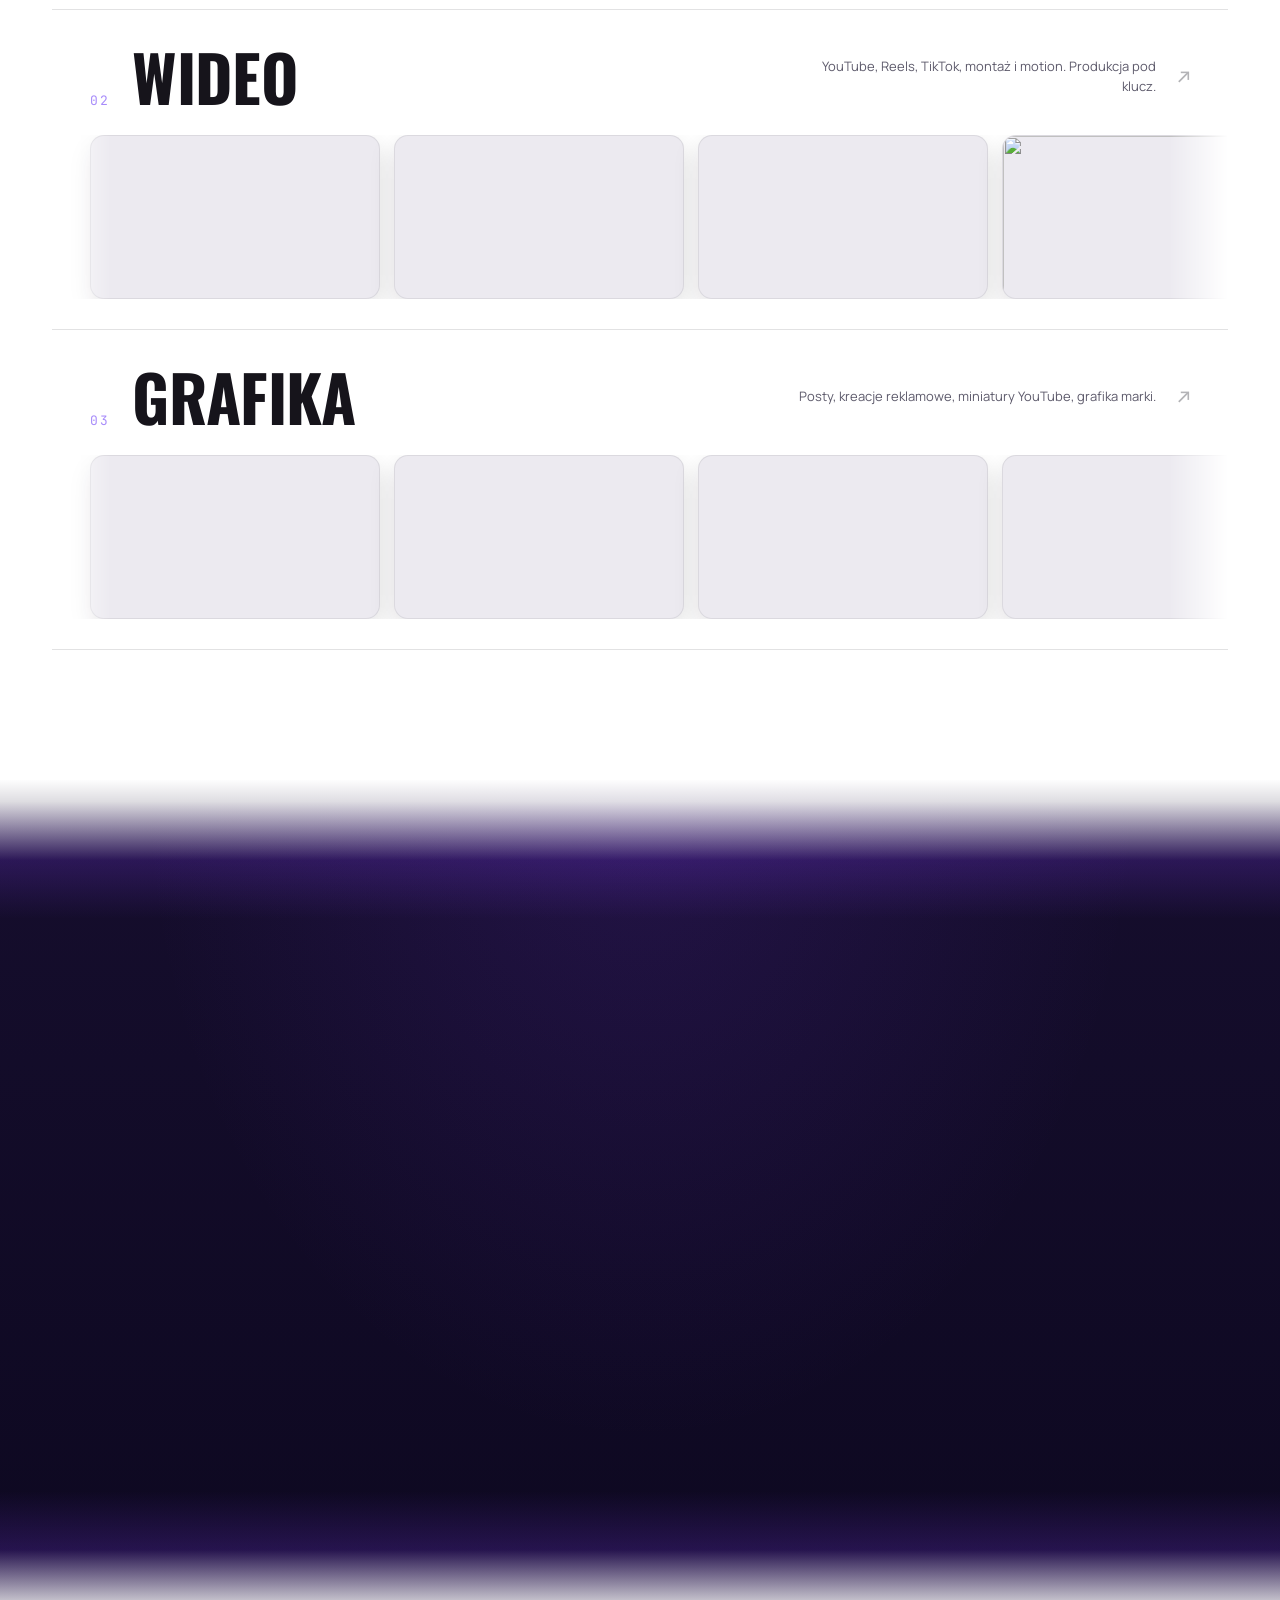
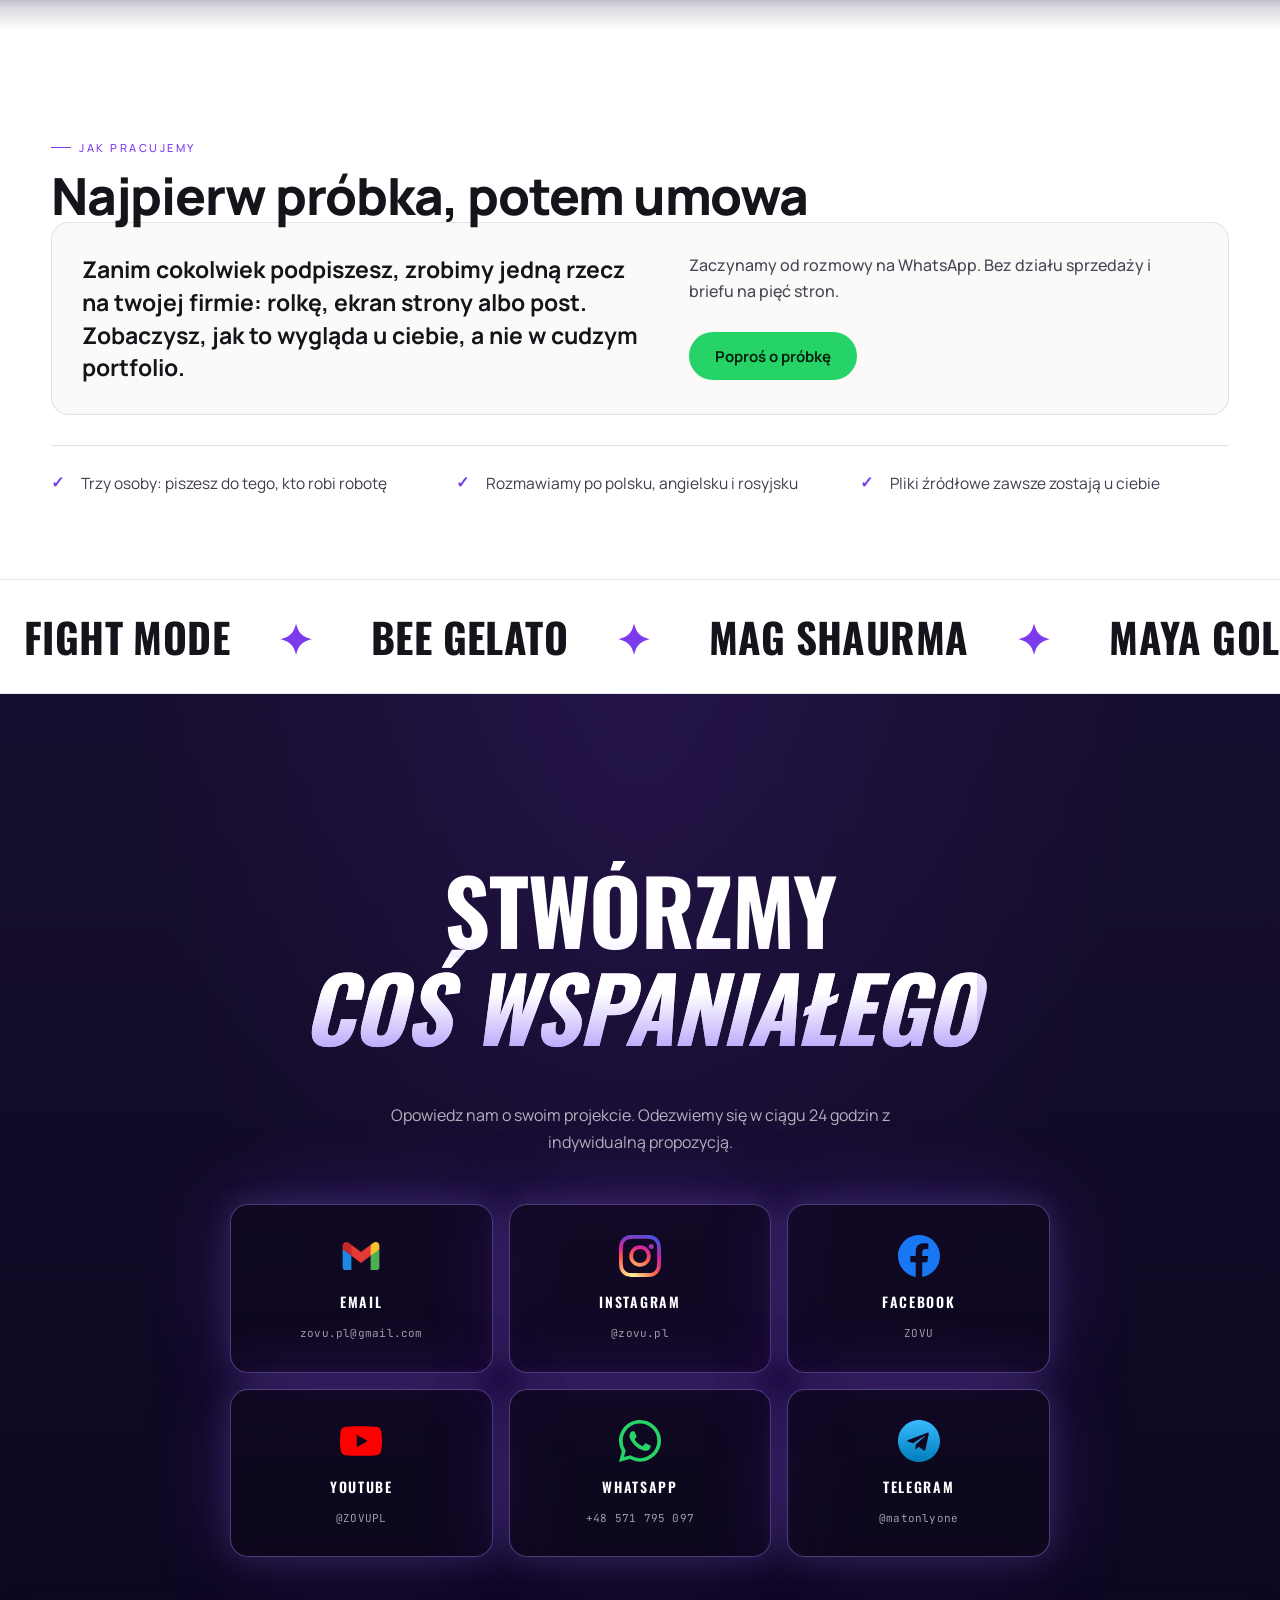
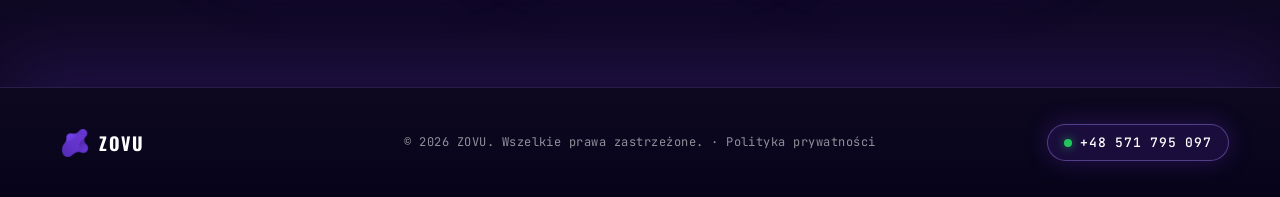
==== commit 2b6ff39b: "Pełny marketing zamiast samych rolek: Warszawa, usługi, realizacje, cennik - Katowice usunięte (meta" ====
--- a/index.html
+++ b/index.html
@@ -14,21 +14,21 @@
   <meta name="viewport" content="width=device-width, initial-scale=1.0">
   <meta name="theme-color" content="#0d0820">
   <meta name="apple-mobile-web-app-status-bar-style" content="black-translucent">
-  <title>Rolki dla lokalnych firm, codziennie, bez nagrywania | ZOVU Katowice</title>
-  <meta name="description" content="Rolki dla lokalnych firm z Katowic i Śląska. Codziennie, bez nagrywania: scenariusz, głos, montaż i publikacja po naszej stronie. Pierwsza rolka za darmo.">
+  <title>Marketing dla firm: social media, reklama, rolki | ZOVU Warszawa</title>
+  <meta name="description" content="Prowadzimy social media, reklamy Meta, Google i TikTok, nagrywamy i montujemy rolki, budujemy strony i automatyzacje. Warszawa, cała Polska i międzynarodowo. Pierwsza próbka za darmo.">
   <link rel="canonical" href="https://zovu.pl/">
   <meta property="og:type" content="website">
   <meta property="og:site_name" content="ZOVU">
   <meta property="og:locale" content="pl_PL">
   <meta property="og:url" content="https://zovu.pl/">
-  <meta property="og:title" content="Rolki dla lokalnych firm, codziennie, bez nagrywania | ZOVU Katowice">
-  <meta property="og:description" content="Rolki dla lokalnych firm z Katowic i Śląska. Codziennie, bez nagrywania: scenariusz, głos, montaż i publikacja po naszej stronie. Pierwsza rolka za darmo.">
+  <meta property="og:title" content="Marketing dla firm: social media, reklama, rolki | ZOVU Warszawa">
+  <meta property="og:description" content="Prowadzimy social media, reklamy Meta, Google i TikTok, nagrywamy i montujemy rolki, budujemy strony i automatyzacje. Warszawa, cała Polska i międzynarodowo. Pierwsza próbka za darmo.">
   <meta property="og:image" content="https://zovu.pl/og-image.jpg">
   <meta property="og:image:width" content="1200">
   <meta property="og:image:height" content="630">
   <meta name="twitter:card" content="summary_large_image">
-  <meta name="twitter:title" content="Rolki dla lokalnych firm, codziennie, bez nagrywania | ZOVU Katowice">
-  <meta name="twitter:description" content="Rolki dla lokalnych firm z Katowic i Śląska. Codziennie, bez nagrywania: scenariusz, głos, montaż i publikacja po naszej stronie. Pierwsza rolka za darmo.">
+  <meta name="twitter:title" content="Marketing dla firm: social media, reklama, rolki | ZOVU Warszawa">
+  <meta name="twitter:description" content="Prowadzimy social media, reklamy Meta, Google i TikTok, nagrywamy i montujemy rolki, budujemy strony i automatyzacje. Warszawa, cała Polska i międzynarodowo. Pierwsza próbka za darmo.">
   <meta name="twitter:image" content="https://zovu.pl/og-image.jpg">
   <script type="application/ld+json">
   {
@@ -39,20 +39,21 @@
     "url": "https://zovu.pl/",
     "logo": "https://zovu.pl/logo_icon.png",
     "image": "https://zovu.pl/og-image.jpg",
-    "description": "Rolki dla lokalnych firm z Katowic i Śląska. Codziennie, bez nagrywania: scenariusz, głos, montaż i publikacja po naszej stronie. Pierwsza rolka za darmo.",
+    "description": "Prowadzimy social media, reklamy Meta, Google i TikTok, nagrywamy i montujemy rolki, budujemy strony i automatyzacje. Warszawa, cała Polska i międzynarodowo. Pierwsza próbka za darmo.",
     "slogan": "Tworzymy treści, które sprzedają",
     "email": "zovu.pl@gmail.com",
     "telephone": "+48571795097",
     "priceRange": "zł",
     "address": {
       "@type": "PostalAddress",
-      "addressLocality": "Katowice",
-      "addressRegion": "śląskie",
+      "addressLocality": "Warszawa",
+      "addressRegion": "mazowieckie",
       "addressCountry": "PL"
     },
     "areaServed": [
       { "@type": "Country", "name": "Polska" },
-      { "@type": "City", "name": "Katowice" }
+      { "@type": "City", "name": "Warszawa" },
+      { "@type": "AdministrativeArea", "name": "Śląsk" }
     ],
     "knowsLanguage": ["pl", "en", "ru"],
     "sameAs": [
@@ -3482,6 +3483,71 @@
     .nav-left { gap: 12px; }
     nav a.nav-link { font-size: 12px; letter-spacing: .06em; }
   }
+
+  /* ── 28.10 v2: jasne sekcje, neutralny akcent (mniej fioletu) ── */
+  .stats { border-top-color: #16141b; border-bottom-color: #16141b; }
+  .jasna-sekcja { padding: 96px clamp(20px, 4vw, 52px); background: #fff; color: #16141b; }
+  #realizacje { background: #f6f5f2; }
+  .jasna-sekcja .sec-label { color: #16141b; }
+  .jasna-sekcja .sec-label::before { background: #16141b; }
+  .jasna-sekcja .sec-title { color: #16141b; -webkit-text-fill-color: currentColor; background: none; }
+  .us-in { max-width: 1240px; margin: 0 auto; }
+  .us-siatka { display: grid; gap: 16px; margin-top: 40px; grid-template-columns: 1fr; }
+  @media (min-width: 640px) { .us-siatka { grid-template-columns: repeat(2, 1fr); } }
+  @media (min-width: 1080px) { .us-siatka { grid-template-columns: repeat(4, 1fr); } }
+  .us-karta {
+    display: flex; flex-direction: column; gap: 10px; padding: 24px 22px 26px;
+    border: 1px solid rgba(20,18,28,.12); border-radius: 16px; background: #fff;
+  }
+  .us-nr { font-family: var(--mono); font-size: 12px; letter-spacing: .08em; color: #8a8794; }
+  .us-karta h3 { margin: 0; font-family: var(--display); font-weight: 600; font-size: 22px; letter-spacing: .02em; text-transform: uppercase; color: #16141b; }
+  .us-karta p { margin: 0; font-size: 15px; line-height: 1.55; color: #4a4757; }
+  .us-cta { background: #16141b; border-color: #16141b; }
+  .us-cta h3 { color: #fff; }
+  .us-cta p { color: rgba(255,255,255,.78); flex: 1; }
+  .us-btn {
+    display: inline-flex; align-items: center; justify-content: center; align-self: flex-start;
+    min-height: 44px; padding: 0 20px; border-radius: 40px; background: #25D366; color: #05230f;
+    font-family: 'Manrope', sans-serif; font-weight: 700; font-size: 14.5px; text-decoration: none;
+  }
+  .us-btn:focus-visible, .cn-btn-pelny:focus-visible { outline: 3px solid #16141b; outline-offset: 3px; }
+  .us-gdzie { margin: 28px 0 0; font-family: 'Manrope', sans-serif; font-weight: 600; font-size: 15.5px; color: #3f3c4b; }
+  .rl-siatka { display: grid; gap: 20px; margin-top: 40px; grid-template-columns: 1fr; }
+  @media (min-width: 760px) { .rl-siatka { grid-template-columns: repeat(2, 1fr); gap: 24px; } }
+  .rl-karta { display: flex; flex-direction: column; border-radius: 18px; overflow: hidden; background: #fff; border: 1px solid rgba(20,18,28,.1); }
+  .rl-foto { aspect-ratio: 16 / 7; overflow: hidden; background: #eceae5; }
+  .rl-foto img { width: 100%; height: 100%; object-fit: cover; object-position: center top; display: block; }
+  .rl-logo { display: flex; align-items: center; justify-content: center; background: #16141b; }
+  .rl-karta:nth-child(3) .rl-logo { background: #e9e4d8; }
+  .rl-logo span { font-family: var(--display); font-weight: 600; font-size: clamp(30px, 4vw, 46px); letter-spacing: .08em; color: #fff; }
+  .rl-karta:nth-child(3) .rl-logo span { color: #2c3a2a; }
+  .rl-tresc { display: flex; flex-direction: column; gap: 10px; padding: 24px 24px 26px; flex: 1; }
+  .rl-kat { font-family: var(--mono); font-size: 12px; letter-spacing: .06em; text-transform: uppercase; color: #8a8794; }
+  .rl-tresc h3 { margin: 0; font-family: var(--display); font-weight: 600; font-size: 26px; letter-spacing: .02em; text-transform: uppercase; color: #16141b; }
+  .rl-tresc p { margin: 0; font-size: 15.5px; line-height: 1.55; color: #4a4757; }
+  .rl-tresc .rl-wynik { font-family: 'Manrope', sans-serif; font-weight: 800; font-size: 18px; color: #16141b; }
+  .rl-tagi { margin-top: auto; padding-top: 6px; font-family: var(--mono); font-size: 12.5px; color: #6b6876; }
+  .cn-pelny {
+    margin: 30px auto 0; max-width: 760px; padding: 22px 24px; border-radius: 16px;
+    display: flex; flex-wrap: wrap; align-items: center; justify-content: center; gap: 14px 22px; text-align: center;
+    border: 1px dashed rgba(255,255,255,.3);
+  }
+  html.jasny .cn-pelny { border-color: rgba(20,18,28,.25); background: #f6f5f2; }
+  .cn-pelny p { margin: 0; font-family: 'Manrope', sans-serif; font-size: 16.5px; color: #fff; }
+  html.jasny .cn-pelny p { color: #16141b; }
+  .cn-pelny span::before { content: ": "; }
+  .cn-btn-pelny, html.jasny .cn-btn-pelny { background: #25D366; color: #05230f; }
+  /* cennik w jasnym motywie: neutralny zamiast fioletu */
+  html.jasny .cn-karta.cn-pop { border-color: #16141b; background: #fff; }
+  html.jasny .cn-badge { background: #16141b; }
+  html.jasny .cn-lista li::before { color: #16141b; }
+  html.jasny .cn-linki a { color: #16141b; }
+  html.jasny #cennik .sec-label { color: #16141b; }
+  html.jasny #cennik .sec-label::before { background: #16141b; }
+  @media (max-width: 700px) {
+    .jasna-sekcja { padding: 68px 20px; }
+    .rl-tresc { padding: 20px 18px 22px; }
+  }
 </style>
 </head>
 <body>
@@ -3552,20 +3618,20 @@
     <picture><source media="(max-width: 700px)" srcset="hero_montaz_tel.jpg" width="1400" height="2060"><img width="2560" height="1080" class="pg-foto" src="hero_montaz.jpg" alt="Montaż rolki: oś czasu na ekranie" fetchpriority="high"></picture>
     <div class="pg-cien"></div>
     <div class="pg-tresc">
-      <div class="pg-eyebrow" data-k="hero_tagn">AGENCJA KREATYWNA · KATOWICE</div>
-      <h1 class="pg-h1"><span data-k="hero_n1">Rolki dla lokalnych firm.</span><br><span data-k="hero_n2">Codziennie, bez nagrywania.</span></h1>
-      <div class="pg-uslugi" data-k="hero_uslugi">STRONY · WIDEO · SOCIAL MEDIA · REKLAMA · AUTOMATYZACJA</div>
+      <div class="pg-eyebrow" data-k="hero_tagn">WARSZAWA · CAŁA POLSKA · MIĘDZYNARODOWO</div>
+      <h1 class="pg-h1"><span data-k="hero_n1">Marketing, który robi się sam.</span><br><span data-k="hero_n2">Rolki, reklama, social media.</span></h1>
+      <div class="pg-uslugi" data-k="hero_uslugi">SOCIAL MEDIA · REKLAMA · ROLKI · WIDEO · STRONY · AUTOMATYZACJA</div>
     </div>
   </div>
   <div class="pg-dol">
     <div class="pg-naglowek">
       <div>
         <div class="pg-eyebrow pg-eyebrow-akcent" data-k="hero_prace">OSTATNIE ROLKI DLA KLIENTÓW</div>
-        <p data-k="hero_opis">Scenariusz, głos, montaż i publikacja po naszej stronie. Pierwsza rolka za darmo.</p>
+        <p data-k="hero_opis">Prowadzimy social media, reklamy Meta, Google i TikTok, nagrywamy i montujemy, budujemy strony i automatyzacje. Pierwsza próbka za darmo.</p>
       </div>
       <div class="pg-cta">
         <a class="pg-btn dark" href="#portfolio" data-k="hero_cta1">Zobacz prace</a>
-        <a class="pg-btn main" href="https://wa.me/48571795097?text=Cze%C5%9B%C4%87!%20Chc%C4%99%20darmow%C4%85%20rolk%C4%99%20dla%20mojej%20firmy%3A%20" data-k="hero_cta2">Napisz na WhatsApp</a>
+        <a class="pg-btn main" href="https://wa.me/48571795097?text=Cze%C5%9B%C4%87!%20Chc%C4%99%20darmow%C4%85%20pr%C3%B3bk%C4%99%20dla%20mojej%20firmy%3A%20" data-k="hero_cta2">Napisz na WhatsApp</a>
       </div>
     </div>
     <div class="pg-tasma" aria-label="Rolki zrobione przez ZOVU">
@@ -3588,26 +3654,63 @@
         <a class="pg-karta" href="#portfolio" aria-label="Zobacz nasze prace"><img width="450" height="800" src="vidposter9.jpg" alt="Kadr z rolki zrobionej przez ZOVU" loading="lazy" decoding="async"></a>
       </div>
     </div>
-    <div class="pg-uslugi pg-uslugi-tel" data-k="hero_uslugi">STRONY · WIDEO · SOCIAL MEDIA · REKLAMA · AUTOMATYZACJA</div>
+    <div class="pg-uslugi pg-uslugi-tel" data-k="hero_uslugi">SOCIAL MEDIA · REKLAMA · ROLKI · WIDEO · STRONY · AUTOMATYZACJA</div>
   </div>
 </section>
 
 <!-- STATS -->
 <div class="stats">
   <div class="stats-inner">
-    <div class="stat"><div class="stat-value">25M+</div><div class="stat-label" data-k="st1">Wyświetleń</div></div>
-    <div class="stat"><div class="stat-value">400K+</div><div class="stat-label" data-k="st2">Obserwujących</div></div>
-    <div class="stat"><div class="stat-value">100K$+</div><div class="stat-label" data-k="st3">Budżet reklam</div></div>
+    <div class="stat"><div class="stat-value">10M+</div><div class="stat-label" data-k="st1">Wyświetleń</div></div>
+    <div class="stat"><div class="stat-value">100K+</div><div class="stat-label" data-k="st2">Obserwujących</div></div>
+    <div class="stat"><div class="stat-value">3</div><div class="stat-label" data-k="st3">Języki: PL, EN, RU</div></div>
     <div class="stat"><div class="stat-value">7+</div><div class="stat-label" data-k="st4">Lat na rynku</div></div>
   </div>
 </div>
+
+<!-- USŁUGI 28.10: pełny marketing, nie tylko rolki -->
+<section id="uslugi" class="jasna-sekcja">
+  <div class="us-in">
+    <div class="sec-head">
+      <div class="sec-label" data-k="us_lbl">CO ROBIMY</div>
+      <h2 class="sec-title" data-k="us_ttl">Cały marketing w jednym zespole</h2>
+    </div>
+    <div class="us-siatka">
+      <article class="us-karta"><span class="us-nr">01</span><h3 data-k="us_1">Social media</h3><p data-k="us_1d">Prowadzimy profile: plan, posty, rolki, stories i odpowiedzi na wiadomości. Instagram, Facebook, TikTok, YouTube.</p></article>
+      <article class="us-karta"><span class="us-nr">02</span><h3 data-k="us_2">Reklama</h3><p data-k="us_2d">Kampanie Meta, Google i TikTok. Ustawiamy, pilnujemy codziennie i pokazujemy wyniki w raporcie.</p></article>
+      <article class="us-karta"><span class="us-nr">03</span><h3 data-k="us_3">Rolki i montaż</h3><p data-k="us_3d">Scenariusz, głos, montaż i napisy. Także z nagrań, które już masz w telefonie.</p></article>
+      <article class="us-karta"><span class="us-nr">04</span><h3 data-k="us_4">Wideo i zdjęcia</h3><p data-k="us_4d">Nagrania i sesje na miejscu na Śląsku i w Warszawie. Inne miasta po ustaleniu.</p></article>
+      <article class="us-karta"><span class="us-nr">05</span><h3 data-k="us_5">Strony www</h3><p data-k="us_5d">Strony firmowe, landing page i sklepy. Szybkie, czytelne, gotowe pod reklamę.</p></article>
+      <article class="us-karta"><span class="us-nr">06</span><h3 data-k="us_6">Newslettery</h3><p data-k="us_6d">Kampanie mailowe i automatyczne serie, np. powitanie nowego klienta albo porzucony koszyk.</p></article>
+      <article class="us-karta"><span class="us-nr">07</span><h3 data-k="us_7">Automatyzacje AI</h3><p data-k="us_7d">Autopilot postów, automatyczne odpowiedzi i raporty. Mniej ręcznej roboty po Twojej stronie.</p></article>
+      <article class="us-karta us-cta"><h3 data-k="us_8">Nie wiesz, od czego zacząć?</h3><p data-k="us_8d">Napisz, co sprzedajesz. Podpowiemy, co da najwięcej, i zrobimy darmową próbkę.</p><a class="us-btn" href="https://wa.me/48571795097?text=Cze%C5%9B%C4%87!%20Chc%C4%99%20darmow%C4%85%20pr%C3%B3bk%C4%99%20dla%20mojej%20firmy%3A%20" target="_blank" rel="noopener" data-k="us_8b">Napisz na WhatsApp</a></article>
+    </div>
+    <p class="us-gdzie" data-k="us_gdzie">Warszawa · cała Polska · międzynarodowo. Nagrania na miejscu: Śląsk i Warszawa, inne miasta na życzenie.</p>
+  </div>
+</section>
+
+<!-- REALIZACJE 28.10: bez kwot, tylko sprawdzone liczby -->
+<section id="realizacje" class="jasna-sekcja">
+  <div class="us-in">
+    <div class="sec-head">
+      <div class="sec-label" data-k="rl_lbl">REALIZACJE</div>
+      <h2 class="sec-title" data-k="rl_ttl">Co zrobiliśmy dla klientów</h2>
+    </div>
+    <div class="rl-siatka">
+      <article class="rl-karta"><div class="rl-foto"><img src="shot_fightmode.jpg" alt="Strona gali Fight Mode" loading="lazy" decoding="async" width="1600" height="900"></div><div class="rl-tresc"><div class="rl-kat" data-k="rl_fm_k">Gale walk na gołe pięści, transmisje PPV</div><h3 data-k="rl_fm_t">Fight Mode</h3><p data-k="rl_fm_d">Promocja dwóch gal: strona z transmisją PPV, rolki z zawodnikami, spot na ekrany LED, reklama i social media.</p><p class="rl-wynik" data-k="rl_fm_w">100 000+ odwiedzin strony, zero awarii</p><div class="rl-tagi" data-k="rl_fm_tg">Strona · Rolki · Reklama · Social media</div></div></article>
+      <article class="rl-karta"><div class="rl-foto rl-logo"><span>AMORKI × TVN</span></div><div class="rl-tresc"><div class="rl-kat" data-k="rl_am_k">Program TVN, promocja w sieci</div><h3 data-k="rl_am_t">Amorki × TVN</h3><p data-k="rl_am_d">Promujemy program na YouTube, TikToku i Instagramie: kilka shortsów dziennie z odcinków, kampanie wideo na YouTube i codzienna analiza wyników.</p><div class="rl-tagi" data-k="rl_am_tg">Shortsy · Reklama YouTube · Social media</div></div></article>
+      <article class="rl-karta"><div class="rl-foto rl-logo"><span>NEW ORCHARD</span></div><div class="rl-tresc"><div class="rl-kat" data-k="rl_no_k">Wegańskie buty, Zurych</div><h3 data-k="rl_no_t">New Orchard</h3><p data-k="rl_no_d">Prowadzimy Instagram, Facebook i Pinterest, reklamy Meta i newslettery po angielsku i niemiecku. Projekt międzynarodowy, sklep na Shopify.</p><div class="rl-tagi" data-k="rl_no_tg">Social media · Reklama Meta · Newslettery</div></div></article>
+      <article class="rl-karta"><div class="rl-foto"><img src="gfx_pick.jpg" alt="Grafika na otwarcie kortów PickActive" loading="lazy" decoding="async" width="1600" height="900"></div><div class="rl-tresc"><div class="rl-kat" data-k="rl_pa_k">Klub i fundacja pickleballa</div><h3 data-k="rl_pa_t">PickActive</h3><p data-k="rl_pa_d">Rolka promująca program dla dzieci, strona www, posty i grafiki na wydarzenia.</p><p class="rl-wynik" data-k="rl_pa_w">210 tys. wyświetleń rolki</p><div class="rl-tagi" data-k="rl_pa_tg">Rolki · Strona · Posty</div></div></article>
+    </div>
+  </div>
+</section>
 
 <!-- CENY: do akceptu Zahara -->
 <section id="cennik">
   <div class="cn-in">
     <div class="sec-head">
-      <div class="sec-label" data-k="cn_lbl">CENNIK</div>
-      <h2 class="sec-title" data-k="cn_ttl">Rolki co miesiąc, stała cena</h2>
+      <div class="sec-label" data-k="cn_lbl">CENNIK · PRODUKT: ROLKI</div>
+      <h2 class="sec-title" data-k="cn_ttl">Rolki co miesiąc</h2>
     </div>
     <div class="cn-siatka">
       <article class="cn-karta">
@@ -3643,6 +3746,10 @@
       </article>
     </div>
     <p class="cn-uwaga" data-k="cn_note">Bez umowy na rok. Pierwsza rolka za darmo.</p>
+    <div class="cn-pelny">
+      <p><b data-k="cn_full_t">Pełny marketing (social media, reklama, treści)</b><span data-k="cn_full_d">wycena indywidualna</span></p>
+      <a class="cn-btn cn-btn-pelny" href="https://wa.me/48571795097?text=Cze%C5%9B%C4%87!%20Chc%C4%99%20wycen%C4%99%20pe%C5%82nego%20marketingu%20dla%20mojej%20firmy%3A%20" target="_blank" rel="noopener" data-k="cn_full_cta">Zapytaj o wycenę na WhatsApp</a>
+    </div>
     <div class="cn-linki">
       <a href="/autopilot/" data-k="cn_auto">Autopilot od 399 zł →</a>
       <a href="/dla-agencji/" data-k="cn_ag">Dla agencji →</a>
@@ -3667,7 +3774,7 @@
       <div class="pf-cat-head">
         <span class="pf-cat-num">01</span>
         <span class="pf-cat-name" data-k="pf_w">Strony</span>
-        <span class="pf-cat-desc" data-k="pf_w_d">Landing page, sklepy, strony firmowe — WordPress lub kod własny.</span>
+        <span class="pf-cat-desc" data-k="pf_w_d">Landing page, sklepy i strony firmowe. WordPress albo własny kod.</span>
         <span class="pf-cat-arrow">&#8599;</span>
       </div>
       <div class="pf-strip"><div class="pf-strip-track">
@@ -3681,7 +3788,7 @@
       <div class="pf-cat-head">
         <span class="pf-cat-num">02</span>
         <span class="pf-cat-name" data-k="pf_v">Wideo</span>
-        <span class="pf-cat-desc" data-k="pf_v_d">YouTube, Reels, TikTok, montaż i motion — produkcja pod klucz.</span>
+        <span class="pf-cat-desc" data-k="pf_v_d">YouTube, Reels, TikTok, montaż i motion. Produkcja pod klucz.</span>
         <span class="pf-cat-arrow">&#8599;</span>
       </div>
       <div class="pf-strip"><div class="pf-strip-track">
@@ -3742,7 +3849,7 @@
       <img width="600" height="600" class="tm-av" src="захар.jpg" alt="Zah" loading="lazy" decoding="async">
       <div class="tm-role" data-k="m3r">Deweloper i twórca</div>
       <div class="tm-name">Zah</div>
-      <p class="tm-bio" data-k="m3b">Budowniczy grupy. Specjalizuje się w vibe codingu — zamienia pomysły w szybkie, piękne strony, które konwertują.</p>
+      <p class="tm-bio" data-k="m3b">Budowniczy grupy. Specjalizuje się w vibe codingu, zamienia pomysły w szybkie, piękne strony, które konwertują.</p>
       <a class="tm-ig" href="https://www.instagram.com/zahcreator/" target="_blank" rel="noopener" aria-label="Instagram Zah">
         <svg viewBox="0 0 24 24" aria-hidden="true"><defs><radialGradient id="igtm3" cx="30%" cy="107%" r="135%"><stop offset="0%" stop-color="#fdf497"/><stop offset="5%" stop-color="#fdf497"/><stop offset="45%" stop-color="#fd5949"/><stop offset="60%" stop-color="#d6249f"/><stop offset="90%" stop-color="#285AEB"/></radialGradient></defs><path fill="url(#igtm3)" d="M12 2.16c3.2 0 3.58.01 4.85.07 1.17.05 1.8.25 2.23.41.56.22.96.48 1.38.9.42.42.68.82.9 1.38.16.43.36 1.06.41 2.23.06 1.27.07 1.65.07 4.85s-.01 3.58-.07 4.85c-.05 1.17-.25 1.8-.41 2.23-.22.56-.48.96-.9 1.38-.42.42-.82.68-1.38.9-.43.16-1.06.36-2.23.41-1.27.06-1.65.07-4.85.07s-3.58-.01-4.85-.07c-1.17-.05-1.8-.25-2.23-.41a3.7 3.7 0 0 1-1.38-.9 3.7 3.7 0 0 1-.9-1.38c-.16-.43-.36-1.06-.41-2.23-.06-1.27-.07-1.65-.07-4.85s.01-3.58.07-4.85c.05-1.17.25-1.8.41-2.23.22-.56.48-.96.9-1.38.42-.42.82-.68 1.38-.9.43-.16 1.06-.36 2.23-.41C8.42 2.17 8.8 2.16 12 2.16M12 0C8.74 0 8.33.01 7.05.07 5.78.13 4.9.33 4.14.63a5.9 5.9 0 0 0-2.13 1.38A5.9 5.9 0 0 0 .63 4.14C.33 4.9.13 5.78.07 7.05.01 8.33 0 8.74 0 12s.01 3.67.07 4.95c.06 1.27.26 2.15.56 2.91.31.79.72 1.46 1.38 2.13a5.9 5.9 0 0 0 2.13 1.38c.76.3 1.64.5 2.91.56C8.33 23.99 8.74 24 12 24s3.67-.01 4.95-.07c1.27-.06 2.15-.26 2.91-.56a5.9 5.9 0 0 0 2.13-1.38 5.9 5.9 0 0 0 1.38-2.13c.3-.76.5-1.64.56-2.91.06-1.28.07-1.69.07-4.95s-.01-3.67-.07-4.95c-.06-1.27-.26-2.15-.56-2.91a5.9 5.9 0 0 0-1.38-2.13A5.9 5.9 0 0 0 19.86.63c-.76-.3-1.64-.5-2.91-.56C15.67.01 15.26 0 12 0m0 5.84A6.16 6.16 0 1 0 18.16 12 6.16 6.16 0 0 0 12 5.84M12 16a4 4 0 1 1 4-4 4 4 0 0 1-4 4m6.41-10.85a1.44 1.44 0 1 0 1.44 1.44 1.44 1.44 0 0 0-1.44-1.44"/></svg>
         <span>@zahcreator</span>
@@ -3772,10 +3879,10 @@
     <div class="jp-oferta">
       <p class="jp-lead" data-k="jp_lead">Zanim cokolwiek podpiszesz, zrobimy jedną rzecz na twojej firmie: rolkę, ekran strony albo post. Zobaczysz, jak to wygląda u ciebie, a nie w cudzym portfolio.</p>
       <p class="jp-rozmowa" data-k="jp_rozmowa">Zaczynamy od rozmowy na WhatsApp. Bez działu sprzedaży i briefu na pięć stron.</p>
-      <a class="jp-btn" href="https://wa.me/48571795097?text=Cze%C5%9B%C4%87!%20Chc%C4%99%20darmow%C4%85%20rolk%C4%99%20dla%20mojej%20firmy%3A%20" data-k="jp_cta">Poproś o próbkę</a>
+      <a class="jp-btn" href="https://wa.me/48571795097?text=Cze%C5%9B%C4%87!%20Chc%C4%99%20darmow%C4%85%20pr%C3%B3bk%C4%99%20dla%20mojej%20firmy%3A%20" data-k="jp_cta">Poproś o próbkę</a>
     </div>
     <ul class="jp-fakty">
-      <li data-k="jp_f3">Trzy osoby — piszesz do tego, kto robi robotę</li>
+      <li data-k="jp_f3">Trzy osoby: piszesz do tego, kto robi robotę</li>
       <li data-k="jp_f4">Rozmawiamy po polsku, angielsku i rosyjsku</li>
       <li data-k="jp_f5">Pliki źródłowe zawsze zostają u ciebie</li>
     </ul>
@@ -3836,7 +3943,7 @@
         <div class="contact-icon-label">YouTube</div>
         <div class="contact-icon-sub">@ZOVUPL</div>
       </a>
-      <a href="https://wa.me/48571795097?text=Cze%C5%9B%C4%87!%20Chc%C4%99%20darmow%C4%85%20rolk%C4%99%20dla%20mojej%20firmy%3A%20" target="_blank" rel="noopener" class="contact-icon" aria-label="WhatsApp">
+      <a href="https://wa.me/48571795097?text=Cze%C5%9B%C4%87!%20Chc%C4%99%20darmow%C4%85%20pr%C3%B3bk%C4%99%20dla%20mojej%20firmy%3A%20" target="_blank" rel="noopener" class="contact-icon" aria-label="WhatsApp">
         <svg viewBox="0 0 24 24"><path fill="#25D366" d="M17.47 14.38c-.3-.15-1.76-.87-2.03-.97-.27-.1-.47-.15-.67.15-.2.3-.77.97-.95 1.17-.17.2-.35.22-.65.07-.3-.15-1.26-.46-2.4-1.48-.89-.79-1.49-1.77-1.66-2.07-.17-.3-.02-.46.13-.61.13-.13.3-.35.45-.52.15-.17.2-.3.3-.5.1-.2.05-.37-.02-.52-.07-.15-.67-1.62-.92-2.22-.24-.58-.49-.5-.67-.51l-.57-.01c-.2 0-.52.07-.79.37-.27.3-1.04 1.02-1.04 2.48 0 1.46 1.07 2.88 1.22 3.08.15.2 2.1 3.2 5.08 4.49.71.31 1.26.49 1.69.62.71.23 1.36.2 1.87.12.57-.09 1.76-.72 2.01-1.41.25-.7.25-1.29.17-1.41-.07-.13-.27-.2-.57-.35M12.01 21.79h-.01a9.9 9.9 0 0 1-5.04-1.38l-.36-.21-3.75.98 1-3.65-.24-.38a9.86 9.86 0 0 1-1.51-5.26c0-5.45 4.44-9.88 9.9-9.88 2.64 0 5.12 1.03 6.99 2.9a9.82 9.82 0 0 1 2.89 6.99c0 5.45-4.44 9.89-9.89 9.89m8.41-18.3A11.81 11.81 0 0 0 12 0C5.37 0 .02 5.35.02 11.92c0 2.1.55 4.15 1.6 5.96L0 24l6.3-1.65a11.9 11.9 0 0 0 5.7 1.45h.01c6.62 0 11.98-5.35 11.98-11.92a11.86 11.86 0 0 0-3.57-8.49"/></svg>
         <div class="contact-icon-label">WhatsApp</div>
         <div class="contact-icon-sub">+48 571 795 097</div>
@@ -3906,9 +4013,49 @@
 // ── TRANSLATIONS ──────────────────────────────────────────────────────────────
 const T = {
   en: {
+    /* 28.10 v2: pełny marketing, realizacje */
+    us_lbl:"WHAT WE DO",
+    us_ttl:"All your marketing in one team",
+    us_1:"Social media",
+    us_1d:"We run your profiles: plan, posts, reels, stories and replies. Instagram, Facebook, TikTok, YouTube.",
+    us_2:"Ads",
+    us_2d:"Meta, Google and TikTok campaigns. We set them up, watch them daily and report the results.",
+    us_3:"Reels and editing",
+    us_3d:"Script, voice, editing and captions. Also from footage you already have on your phone.",
+    us_4:"Video and photo",
+    us_4d:"On-site shoots in Silesia and Warsaw. Other cities on request.",
+    us_5:"Websites",
+    us_5d:"Company sites, landing pages and shops. Fast, clear and ready for ads.",
+    us_6:"Newsletters",
+    us_6d:"Email campaigns and automated flows, e.g. a welcome series or abandoned cart.",
+    us_7:"AI automation",
+    us_7d:"Post autopilot, auto-replies and reports. Less manual work for you.",
+    us_8:"Not sure where to start?",
+    us_8d:"Tell us what you sell. We will suggest what pays off most and make a free sample.",
+    us_8b:"Message on WhatsApp",
+    us_gdzie:"Warsaw · all of Poland · international. On-site shoots: Silesia and Warsaw, other cities on request.",
+    rl_lbl:"CASE STUDIES",
+    rl_ttl:"What we did for clients",
+    rl_fm_k:"Bare-knuckle fight galas, PPV streams",
+    rl_fm_d:"Promotion of two galas: PPV streaming website, fighter reels, LED screen spot, ads and social media.",
+    rl_fm_w:"100,000+ site visits, zero downtime",
+    rl_fm_tg:"Website · Reels · Ads · Social media",
+    rl_am_k:"TVN show, online promotion",
+    rl_am_d:"We promote the show on YouTube, TikTok and Instagram: several Shorts a day from the episodes, YouTube video campaigns and daily results analysis.",
+    rl_am_tg:"Shorts · YouTube ads · Social media",
+    rl_no_k:"Vegan shoes, Zurich",
+    rl_no_d:"We run Instagram, Facebook and Pinterest, Meta ads and newsletters in English and German. An international project with a Shopify store.",
+    rl_no_tg:"Social media · Meta ads · Newsletters",
+    rl_pa_k:"Pickleball club and foundation",
+    rl_pa_d:"A reel promoting the kids programme, website, posts and event graphics.",
+    rl_pa_w:"210K reel views",
+    rl_pa_tg:"Reels · Website · Posts",
+    cn_full_t:"Full marketing (social media, ads, content)",
+    cn_full_d:"custom quote",
+    cn_full_cta:"Ask for a quote on WhatsApp",
     pasek_prace:"Work",
     pasek_pisz:"Message on WhatsApp",
-    hero_uslugi:"WEBSITES · VIDEO · SOCIAL MEDIA · ADS · AUTOMATION",
+    hero_uslugi:"SOCIAL MEDIA · ADS · REELS · VIDEO · WEBSITES · AUTOMATION",
     /* jak pracujemy */
     jp_label:"HOW WE WORK",
     jp_tytul2:"First a sample, then a contract",
@@ -3923,8 +4070,8 @@
     nav_rolki:"Reels",
     nav_auto:"Autopilot",
     nav_agencje:"For agencies",
-    cn_lbl:"PRICING",
-    cn_ttl:"Reels every month, fixed price",
+    cn_lbl:"PRICING · PRODUCT: REELS",
+    cn_ttl:"Reels every month",
     cn_mies:"/ month",
     cn_pop:"Most popular",
     cn_s1:"12 reels a month",
@@ -3940,11 +4087,11 @@
     cn_note:"No yearly contract. Your first reel is free.",
     cn_auto:"Autopilot from 399 zł →",
     cn_ag:"For agencies →",
-    hero_tagn:"CREATIVE AGENCY · KATOWICE",
-    hero_n1:"Reels for local businesses.",
-    hero_n2:"Every day, no filming.",
+    hero_tagn:"WARSAW · ALL OF POLAND · INTERNATIONAL",
+    hero_n1:"Marketing that runs itself.",
+    hero_n2:"Reels, ads, social media.",
     hero_prace:"LATEST REELS FOR CLIENTS",
-    hero_opis:"Script, voice, editing and publishing on us. Your first reel is free.",
+    hero_opis:"We run social media and Meta, Google and TikTok ads, film and edit, build websites and automations. Your first sample is free.",
     hero_cta1:"See our work",
     hero_cta2:"Message on WhatsApp",
     nav_cta:"Let's talk",
@@ -3957,7 +4104,7 @@
     s2t:"Social Media", s2d:"Daily posts, stories, reels — complete profile management across every major platform. We grow audiences that actually buy.",
     s3t:"Paid Advertising", s3d:"Facebook & Instagram campaigns optimised for ROI. We've managed large-budget accounts and know how to turn spend into leads.",
     s4t:"Web Development", s4d:"Modern, functional sites for businesses and individuals — with monthly support or full handover. Built with vibe coding at speed.",
-    st1:"Views", st2:"Followers", st3:"Ad budget", st4:"Years on the market",
+    st1:"Views", st2:"Followers", st3:"Languages: PL, EN, RU", st4:"Years on the market",
     p_lbl:"Selected work", p_ttl:"Recent projects",
     p1t:"Brand Video Campaign", p1c:"Video Production",
     p2t:"Instagram Growth", p2c:"Social Media",
@@ -4044,9 +4191,49 @@
     tools_ttl:"Tools we use", tools_t0:"Videos", tools_t1:"Design", tools_t2:"Web Sites", tools_t3:"ADS"
   },
   ru: {
+    /* 28.10 v2: pełny marketing, realizacje */
+    us_lbl:"ЧТО ДЕЛАЕМ",
+    us_ttl:"Весь маркетинг в одной команде",
+    us_1:"Соцсети",
+    us_1d:"Ведём профили: план, посты, рилсы, сторис и ответы на сообщения. Instagram, Facebook, TikTok, YouTube.",
+    us_2:"Реклама",
+    us_2d:"Кампании Meta, Google и TikTok. Настраиваем, следим каждый день и показываем результат в отчёте.",
+    us_3:"Рилсы и монтаж",
+    us_3d:"Сценарий, голос, монтаж и субтитры. Можно и из того, что уже снято на телефон.",
+    us_4:"Видео и фото",
+    us_4d:"Съёмки на месте в Силезии и Варшаве. Другие города по договорённости.",
+    us_5:"Сайты",
+    us_5d:"Сайты компаний, лендинги и магазины. Быстрые, понятные, готовые под рекламу.",
+    us_6:"Рассылки",
+    us_6d:"Email-кампании и автоматические цепочки, например приветствие или брошенная корзина.",
+    us_7:"ИИ-автоматизация",
+    us_7d:"Автопилот постов, автоответы и отчёты. Меньше ручной работы с вашей стороны.",
+    us_8:"Не знаете, с чего начать?",
+    us_8d:"Напишите, что продаёте. Подскажем, что даст больше всего, и сделаем бесплатную пробу.",
+    us_8b:"Написать в WhatsApp",
+    us_gdzie:"Варшава · вся Польша · международно. Съёмки на месте: Силезия и Варшава, другие города по запросу.",
+    rl_lbl:"КЕЙСЫ",
+    rl_ttl:"Что мы сделали для клиентов",
+    rl_fm_k:"Гала-бои на голых кулаках, трансляции PPV",
+    rl_fm_d:"Продвижение двух гала: сайт с трансляцией PPV, рилсы с бойцами, ролик для LED-экранов, реклама и соцсети.",
+    rl_fm_w:"100 000+ посещений сайта, ноль сбоев",
+    rl_fm_tg:"Сайт · Рилсы · Реклама · Соцсети",
+    rl_am_k:"Шоу TVN, продвижение в сети",
+    rl_am_d:"Продвигаем шоу на YouTube, в TikTok и Instagram: несколько шортсов в день из выпусков, видеокампании на YouTube и ежедневный разбор результатов.",
+    rl_am_tg:"Шортсы · Реклама YouTube · Соцсети",
+    rl_no_k:"Веганская обувь, Цюрих",
+    rl_no_d:"Ведём Instagram, Facebook и Pinterest, рекламу Meta и рассылки на английском и немецком. Международный проект, магазин на Shopify.",
+    rl_no_tg:"Соцсети · Реклама Meta · Рассылки",
+    rl_pa_k:"Клуб и фонд пиклбола",
+    rl_pa_d:"Рилс о программе для детей, сайт, посты и графика к событиям.",
+    rl_pa_w:"210 тыс. просмотров рилса",
+    rl_pa_tg:"Рилсы · Сайт · Посты",
+    cn_full_t:"Полный маркетинг (соцсети, реклама, контент)",
+    cn_full_d:"цена индивидуально",
+    cn_full_cta:"Узнать цену в WhatsApp",
     pasek_prace:"Работы",
     pasek_pisz:"Написать в WhatsApp",
-    hero_uslugi:"САЙТЫ · ВИДЕО · СОЦСЕТИ · РЕКЛАМА · АВТОМАТИЗАЦИЯ",
+    hero_uslugi:"СОЦСЕТИ · РЕКЛАМА · РИЛСЫ · ВИДЕО · САЙТЫ · АВТОМАТИЗАЦИЯ",
     /* jak pracujemy */
     jp_label:"КАК МЫ РАБОТАЕМ",
     jp_tytul2:"Сначала проба, потом договор",
@@ -4061,8 +4248,8 @@
     nav_rolki:"Рилсы",
     nav_auto:"Автопилот",
     nav_agencje:"Агентствам",
-    cn_lbl:"ЦЕНЫ",
-    cn_ttl:"Рилсы каждый месяц, фиксированная цена",
+    cn_lbl:"ЦЕНЫ · ПРОДУКТ: РИЛСЫ",
+    cn_ttl:"Рилсы каждый месяц",
     cn_mies:"/ мес.",
     cn_pop:"Выбирают чаще всего",
     cn_s1:"12 рилсов в месяц",
@@ -4078,11 +4265,11 @@
     cn_note:"Без договора на год. Первый рилс бесплатно.",
     cn_auto:"Автопилот от 399 zł →",
     cn_ag:"Агентствам →",
-    hero_tagn:"КРЕАТИВНОЕ АГЕНТСТВО · КАТОВИЦЕ",
-    hero_n1:"Рилсы для местного бизнеса.",
-    hero_n2:"Каждый день, без съёмок.",
+    hero_tagn:"ВАРШАВА · ВСЯ ПОЛЬША · МЕЖДУНАРОДНО",
+    hero_n1:"Маркетинг, который делается сам.",
+    hero_n2:"Рилсы, реклама, соцсети.",
     hero_prace:"ПОСЛЕДНИЕ РИЛСЫ ДЛЯ КЛИЕНТОВ",
-    hero_opis:"Сценарий, голос, монтаж и публикация на нас. Первый рилс бесплатно.",
+    hero_opis:"Ведём соцсети и рекламу Meta, Google и TikTok, снимаем и монтируем, делаем сайты и автоматизации. Первая проба бесплатно.",
     hero_cta1:"Смотреть работы",
     hero_cta2:"Написать в WhatsApp",
     nav_cta:"Связаться",
@@ -4095,7 +4282,7 @@
     s2t:"Социальные сети", s2d:"Ежедневные посты, истории, рилсы — полное ведение профилей на всех платформах. Строим аудиторию, которая покупает.",
     s3t:"Платная реклама", s3d:"Рекламные кампании в Facebook и Instagram с ROI-фокусом. Управляем большими бюджетами и умеем превращать показы в заявки.",
     s4t:"Веб-разработка", s4d:"Современные, функциональные сайты для бизнеса и частных лиц. С ежемесячным сопровождением или полной передачей — на ваш выбор.",
-    st1:"Просмотров", st2:"Подписчиков", st3:"Бюджет рекламы", st4:"Лет на рынке",
+    st1:"Просмотров", st2:"Подписчиков", st3:"Языка: PL, EN, RU", st4:"Лет на рынке",
     p_lbl:"Избранные работы", p_ttl:"Последние проекты",
     p1t:"Брендовая видеокампания", p1c:"Видеопродакшн",
     p2t:"Рост в Instagram", p2c:"Социальные сети",
@@ -4182,16 +4369,56 @@
     tools_ttl:"Инструменты которые мы используем", tools_t0:"Видео", tools_t1:"Дизайн", tools_t2:"Сайты", tools_t3:"Реклама"
   },
   pl: {
+    /* 28.10 v2: pełny marketing, realizacje */
+    us_lbl:"CO ROBIMY",
+    us_ttl:"Cały marketing w jednym zespole",
+    us_1:"Social media",
+    us_1d:"Prowadzimy profile: plan, posty, rolki, stories i odpowiedzi na wiadomości. Instagram, Facebook, TikTok, YouTube.",
+    us_2:"Reklama",
+    us_2d:"Kampanie Meta, Google i TikTok. Ustawiamy, pilnujemy codziennie i pokazujemy wyniki w raporcie.",
+    us_3:"Rolki i montaż",
+    us_3d:"Scenariusz, głos, montaż i napisy. Także z nagrań, które już masz w telefonie.",
+    us_4:"Wideo i zdjęcia",
+    us_4d:"Nagrania i sesje na miejscu na Śląsku i w Warszawie. Inne miasta po ustaleniu.",
+    us_5:"Strony www",
+    us_5d:"Strony firmowe, landing page i sklepy. Szybkie, czytelne, gotowe pod reklamę.",
+    us_6:"Newslettery",
+    us_6d:"Kampanie mailowe i automatyczne serie, np. powitanie nowego klienta albo porzucony koszyk.",
+    us_7:"Automatyzacje AI",
+    us_7d:"Autopilot postów, automatyczne odpowiedzi i raporty. Mniej ręcznej roboty po Twojej stronie.",
+    us_8:"Nie wiesz, od czego zacząć?",
+    us_8d:"Napisz, co sprzedajesz. Podpowiemy, co da najwięcej, i zrobimy darmową próbkę.",
+    us_8b:"Napisz na WhatsApp",
+    us_gdzie:"Warszawa · cała Polska · międzynarodowo. Nagrania na miejscu: Śląsk i Warszawa, inne miasta na życzenie.",
+    rl_lbl:"REALIZACJE",
+    rl_ttl:"Co zrobiliśmy dla klientów",
+    cn_full_t:"Pełny marketing (social media, reklama, treści)",
+    cn_full_d:"wycena indywidualna",
+    cn_full_cta:"Zapytaj o wycenę na WhatsApp",
+    rl_fm_k:"Gale walk na gołe pięści, transmisje PPV",
+    rl_fm_d:"Promocja dwóch gal: strona z transmisją PPV, rolki z zawodnikami, spot na ekrany LED, reklama i social media.",
+    rl_fm_tg:"Strona · Rolki · Reklama · Social media",
+    rl_fm_w:"100 000+ odwiedzin strony, zero awarii",
+    rl_am_k:"Program TVN, promocja w sieci",
+    rl_am_d:"Promujemy program na YouTube, TikToku i Instagramie: kilka shortsów dziennie z odcinków, kampanie wideo na YouTube i codzienna analiza wyników.",
+    rl_am_tg:"Shortsy · Reklama YouTube · Social media",
+    rl_no_k:"Wegańskie buty, Zurych",
+    rl_no_d:"Prowadzimy Instagram, Facebook i Pinterest, reklamy Meta i newslettery po angielsku i niemiecku. Projekt międzynarodowy, sklep na Shopify.",
+    rl_no_tg:"Social media · Reklama Meta · Newslettery",
+    rl_pa_k:"Klub i fundacja pickleballa",
+    rl_pa_d:"Rolka promująca program dla dzieci, strona www, posty i grafiki na wydarzenia.",
+    rl_pa_tg:"Rolki · Strona · Posty",
+    rl_pa_w:"210 tys. wyświetleń rolki",
     pasek_prace:"Prace",
     pasek_pisz:"Napisz na WhatsApp",
-    hero_uslugi:"STRONY · WIDEO · SOCIAL MEDIA · REKLAMA · AUTOMATYZACJA",
+    hero_uslugi:"SOCIAL MEDIA · REKLAMA · ROLKI · WIDEO · STRONY · AUTOMATYZACJA",
     /* jak pracujemy */
     jp_label:"JAK PRACUJEMY",
     jp_tytul2:"Najpierw próbka, potem umowa",
     jp_lead:"Zanim cokolwiek podpiszesz, zrobimy jedną rzecz na twojej firmie: rolkę, ekran strony albo post. Zobaczysz, jak to wygląda u ciebie, a nie w cudzym portfolio.",
     jp_rozmowa:"Zaczynamy od rozmowy na WhatsApp. Bez działu sprzedaży i briefu na pięć stron.",
     jp_cta:"Poproś o próbkę",
-    jp_f3:"Trzy osoby — piszesz do tego, kto robi robotę",
+    jp_f3:"Trzy osoby: piszesz do tego, kto robi robotę",
     jp_f4:"Rozmawiamy po polsku, angielsku i rosyjsku",
     jp_f5:"Pliki źródłowe zawsze zostają u ciebie",
     /* новый первый экран */
@@ -4199,8 +4426,8 @@
     nav_rolki:"Rolki",
     nav_auto:"Autopilot",
     nav_agencje:"Dla agencji",
-    cn_lbl:"CENNIK",
-    cn_ttl:"Rolki co miesiąc, stała cena",
+    cn_lbl:"CENNIK · PRODUKT: ROLKI",
+    cn_ttl:"Rolki co miesiąc",
     cn_mies:"/ mies.",
     cn_pop:"Najczęściej wybierany",
     cn_s1:"12 rolek w miesiącu",
@@ -4216,11 +4443,11 @@
     cn_note:"Bez umowy na rok. Pierwsza rolka za darmo.",
     cn_auto:"Autopilot od 399 zł →",
     cn_ag:"Dla agencji →",
-    hero_tagn:"AGENCJA KREATYWNA · KATOWICE",
-    hero_n1:"Rolki dla lokalnych firm.",
-    hero_n2:"Codziennie, bez nagrywania.",
+    hero_tagn:"WARSZAWA · CAŁA POLSKA · MIĘDZYNARODOWO",
+    hero_n1:"Marketing, który robi się sam.",
+    hero_n2:"Rolki, reklama, social media.",
     hero_prace:"OSTATNIE ROLKI DLA KLIENTÓW",
-    hero_opis:"Scenariusz, głos, montaż i publikacja po naszej stronie. Pierwsza rolka za darmo.",
+    hero_opis:"Prowadzimy social media, reklamy Meta, Google i TikTok, nagrywamy i montujemy, budujemy strony i automatyzacje. Pierwsza próbka za darmo.",
     hero_cta1:"Zobacz prace",
     hero_cta2:"Napisz na WhatsApp",
     nav_cta:"Porozmawiajmy",
@@ -4233,7 +4460,7 @@
     s2t:"Social media", s2d:"Codzienne posty, stories, reelsy — pełne zarządzanie profilami na wszystkich platformach. Budujemy społeczności, które kupują.",
     s3t:"Reklama płatna", s3d:"Kampanie na Facebooku i Instagramie skupione na ROI. Zarządzamy dużymi budżetami i wiemy, jak zamieniać wyświetlenia w leady.",
     s4t:"Tworzenie stron WWW", s4d:"Nowoczesne strony dla firm i osób prywatnych. Z miesięcznym wsparciem lub pełnym przekazaniem. Zbudowane z vibe codingiem w ekspresowym tempie.",
-    st1:"Wyświetleń", st2:"Obserwujących", st3:"Budżet reklam", st4:"Lat na rynku",
+    st1:"Wyświetleń", st2:"Obserwujących", st3:"Języki: PL, EN, RU", st4:"Lat na rynku",
     p_lbl:"Wybrane prace", p_ttl:"Ostatnie projekty",
     p1t:"Kampania wideo marki", p1c:"Produkcja wideo",
     p2t:"Wzrost na Instagramie", p2c:"Social media",
@@ -4243,7 +4470,7 @@
     tm_lbl:"Kim jesteśmy", tm_ttl:"Zespół",
     m1r:"Starszy dyrektor kreatywny", m1b:"Filar doświadczenia. Prowadzi kampanie z dużymi budżetami, tworzy wirusowe treści i wie, jak zamieniać uwagę w zyski.",
     m2r:"Producent wideo i marketer", m2b:"Montażysta, specjalista od reklam i vibe coder. Łączy produkcję kreatywną z marketingiem efektywnościowym.",
-    m3r:"Deweloper i twórca", m3b:"Budowniczy grupy. Specjalizuje się w vibe codingu — zamienia pomysły w szybkie, piękne strony, które konwertują.",
+    m3r:"Deweloper i twórca", m3b:"Budowniczy grupy. Specjalizuje się w vibe codingu, zamienia pomysły w szybkie, piękne strony, które konwertują.",
     c_lbl:"Przejrzyste ceny", c_ttl:"Kalkulator cen", c_d:"Wybierz potrzebne usługi i otrzymaj wstępną wycenę. Każdy projekt jest wyjątkowy — to punkt wyjścia.",
     g1:"🎬 Montaż wideo", g2:"📱 Zarządzanie social mediami", g3:"🎯 Reklama płatna", g4:"🌐 Tworzenie stron",
     v1n:"Krótkie wideo (do 1 min)", v1h:"Pionowe lub poziome · TikTok / Reels",
@@ -4263,8 +4490,8 @@
     ct_lbl:"Gotowy na start?", ct_h1:"Stwórzmy", ct_h:"coś wspaniałego", ct_d:"Opowiedz nam o swoim projekcie. Odezwiemy się w ciągu 24 godzin z indywidualną propozycją.",
     ph_sub:"Zadzwoń, aby umówić spotkanie lub wideorozmowę",
     pf_v:"Wideo", pf_d:"Grafika", pf_w:"Strony", pf_a:"Reklama",
-    pf_w_d:"Landing page, sklepy, strony firmowe — WordPress lub kod własny.",
-    pf_v_d:"YouTube, Reels, TikTok, montaż i motion — produkcja pod klucz.",
+    pf_w_d:"Landing page, sklepy i strony firmowe. WordPress albo własny kod.",
+    pf_v_d:"YouTube, Reels, TikTok, montaż i motion. Produkcja pod klucz.",
     pf_d_d:"Posty, kreacje reklamowe, miniatury YouTube, grafika marki.",
     pr_lbl:"Przejrzyste ceny", pr_ttl:"Wybierz pakiet", pr_d:"Elastyczne pakiety miesięczne. Rezygnacja w dowolnym momencie.",
     pl1n:"Starter", pl1op:"3 125", pl1p:"2 500", pl1per:"/mies", pl1d:"Pierwszy krok dla małej firmy w content marketingu.",
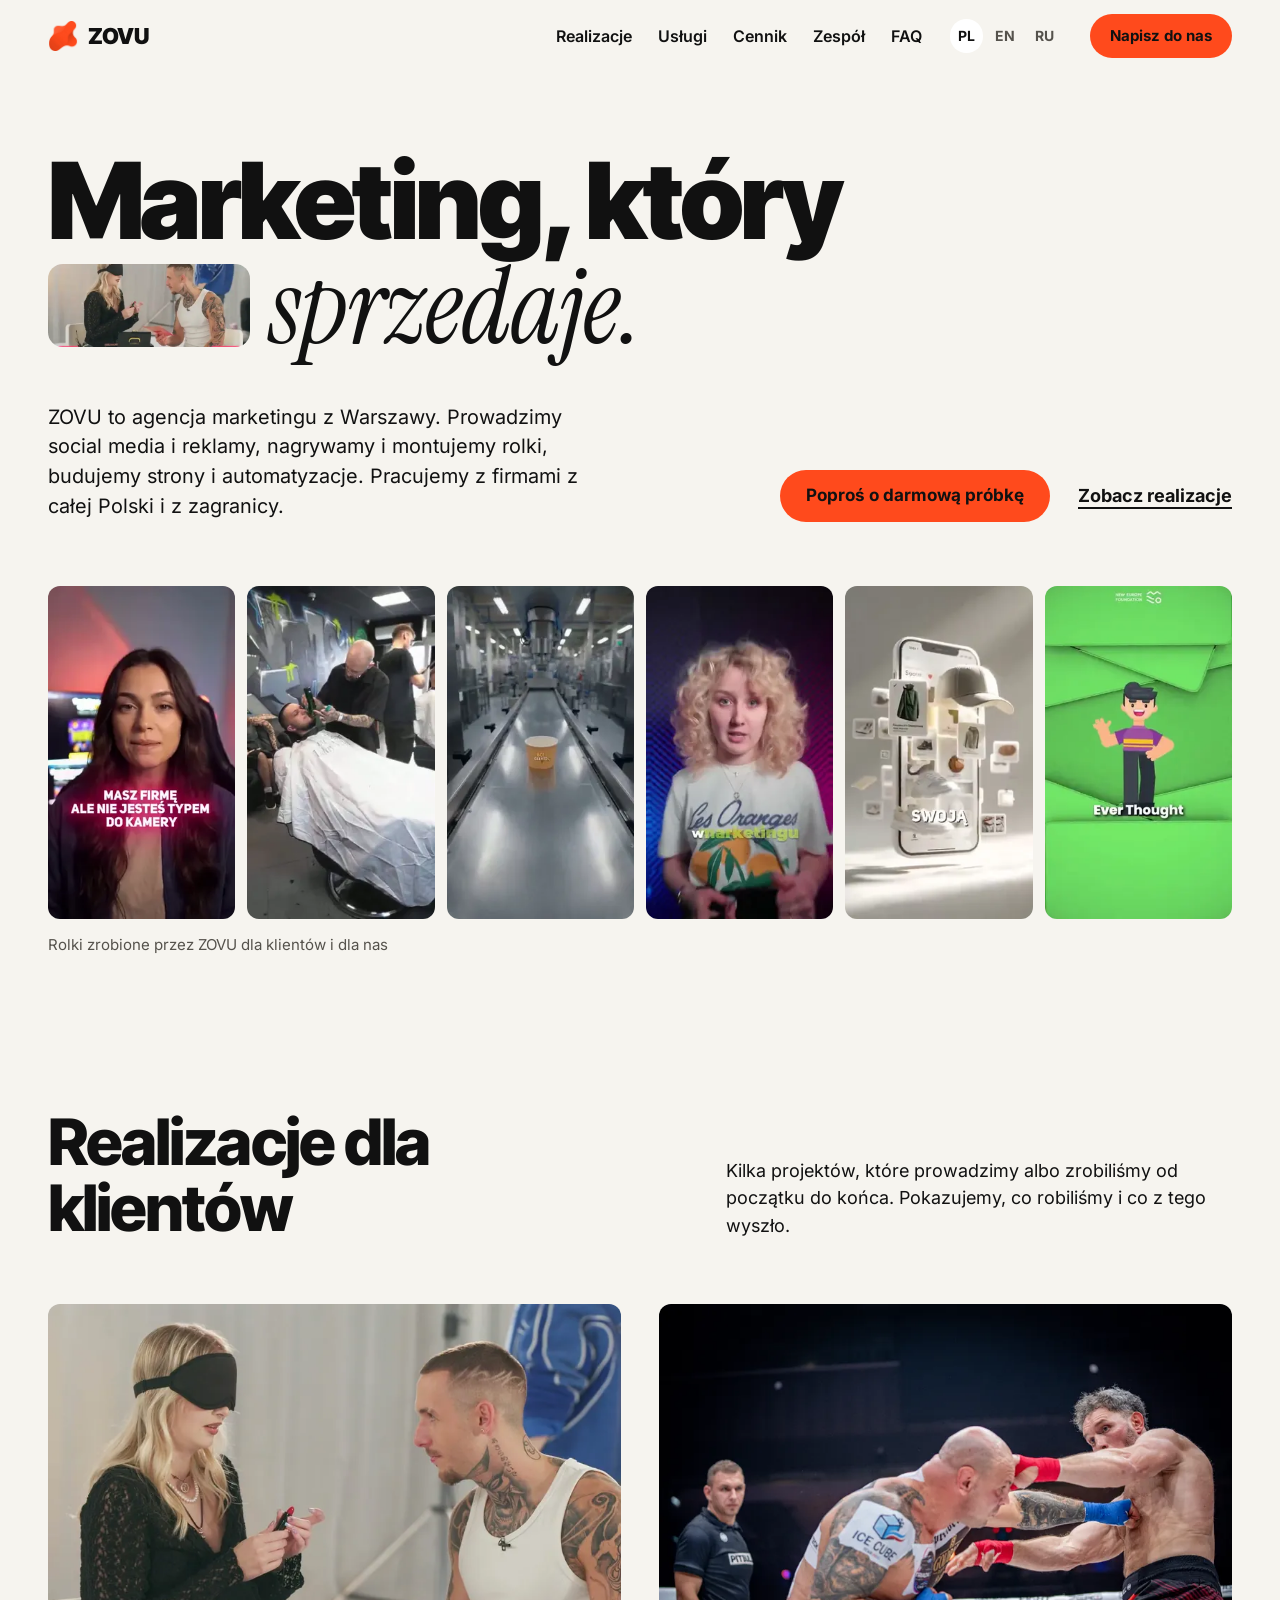
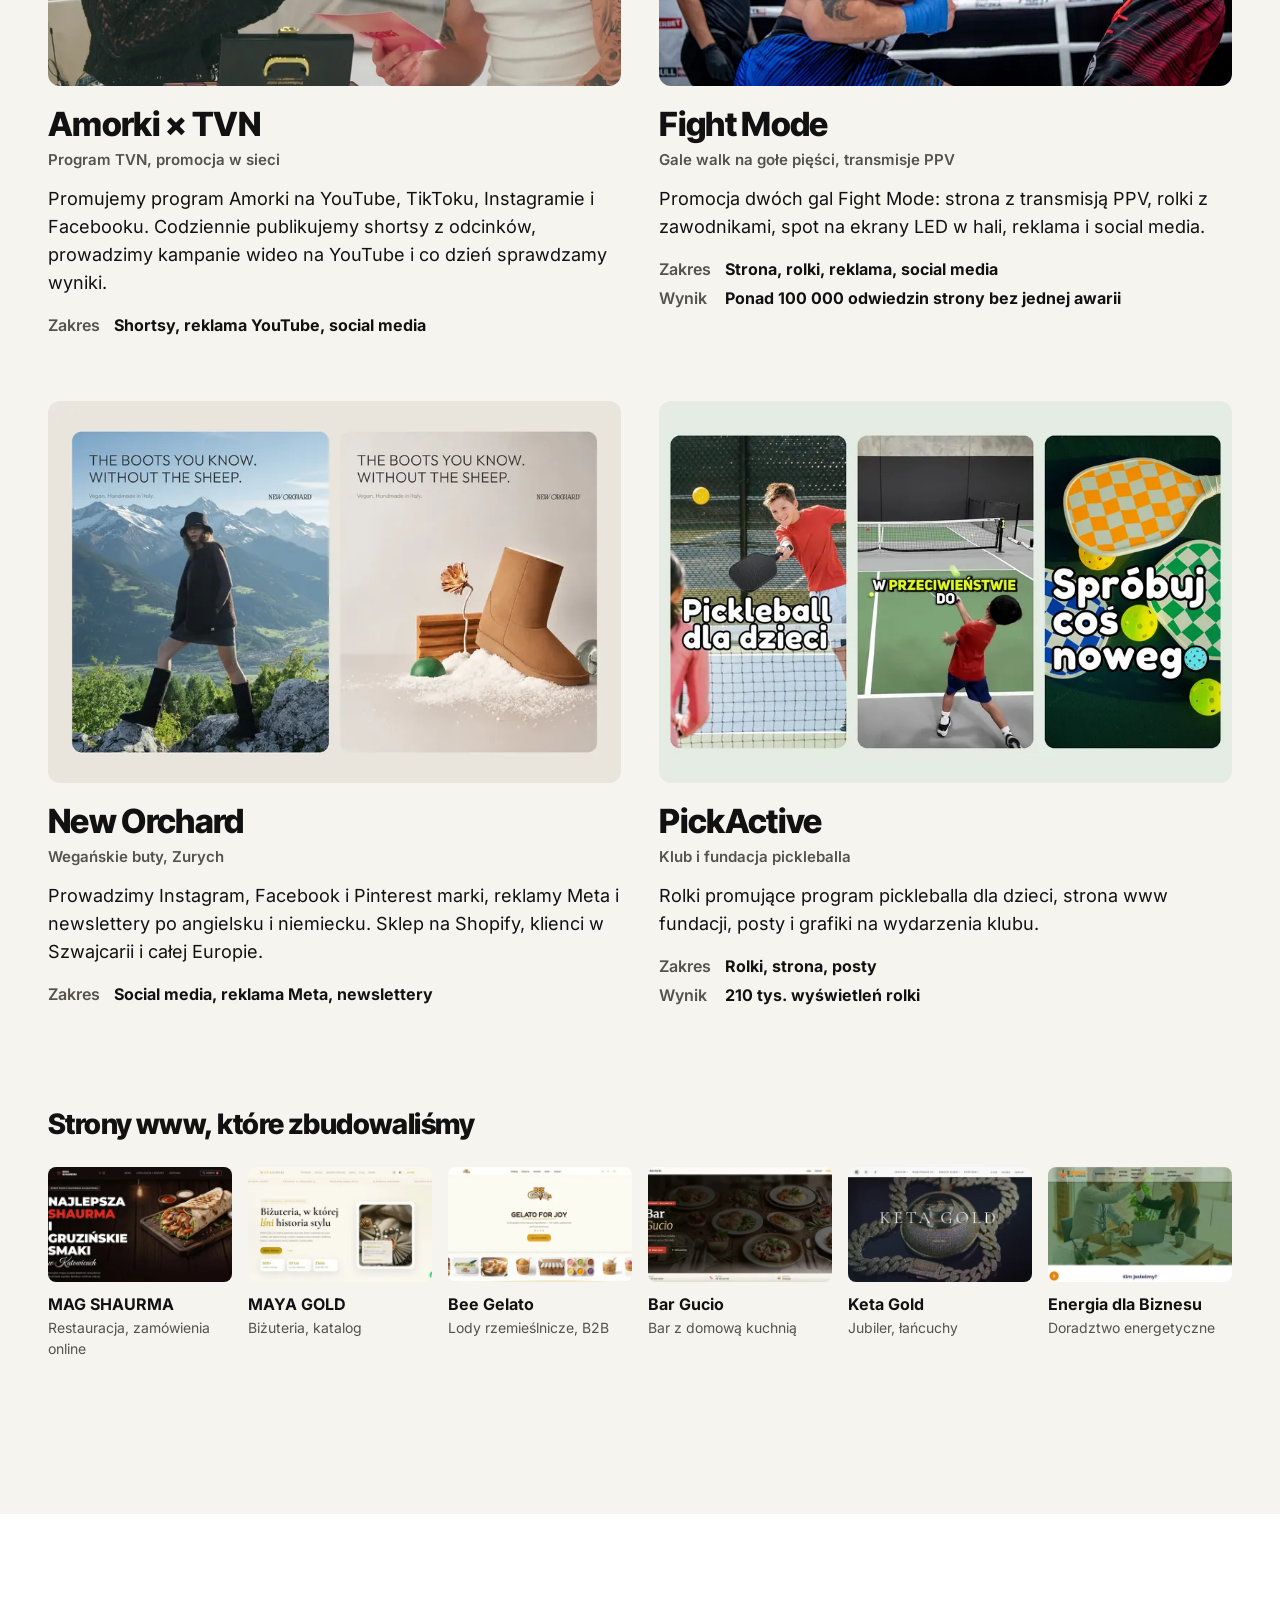
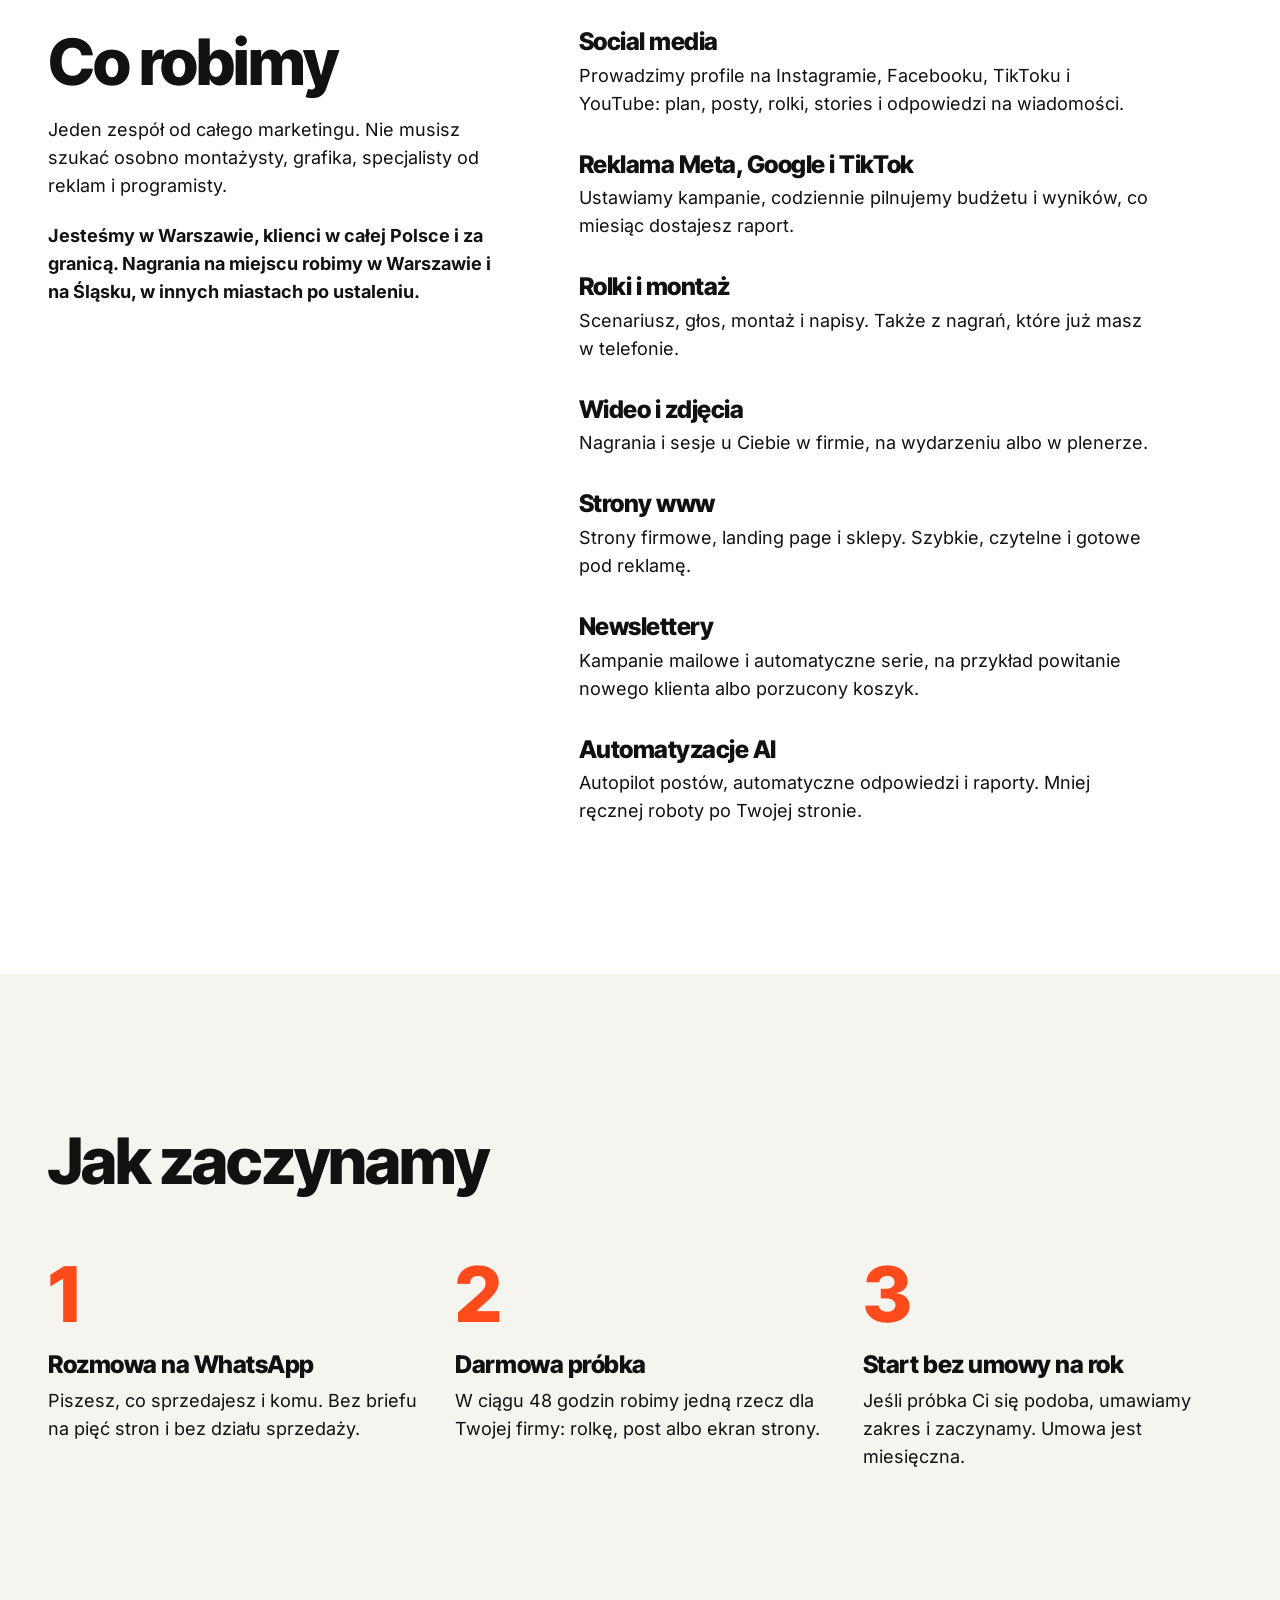
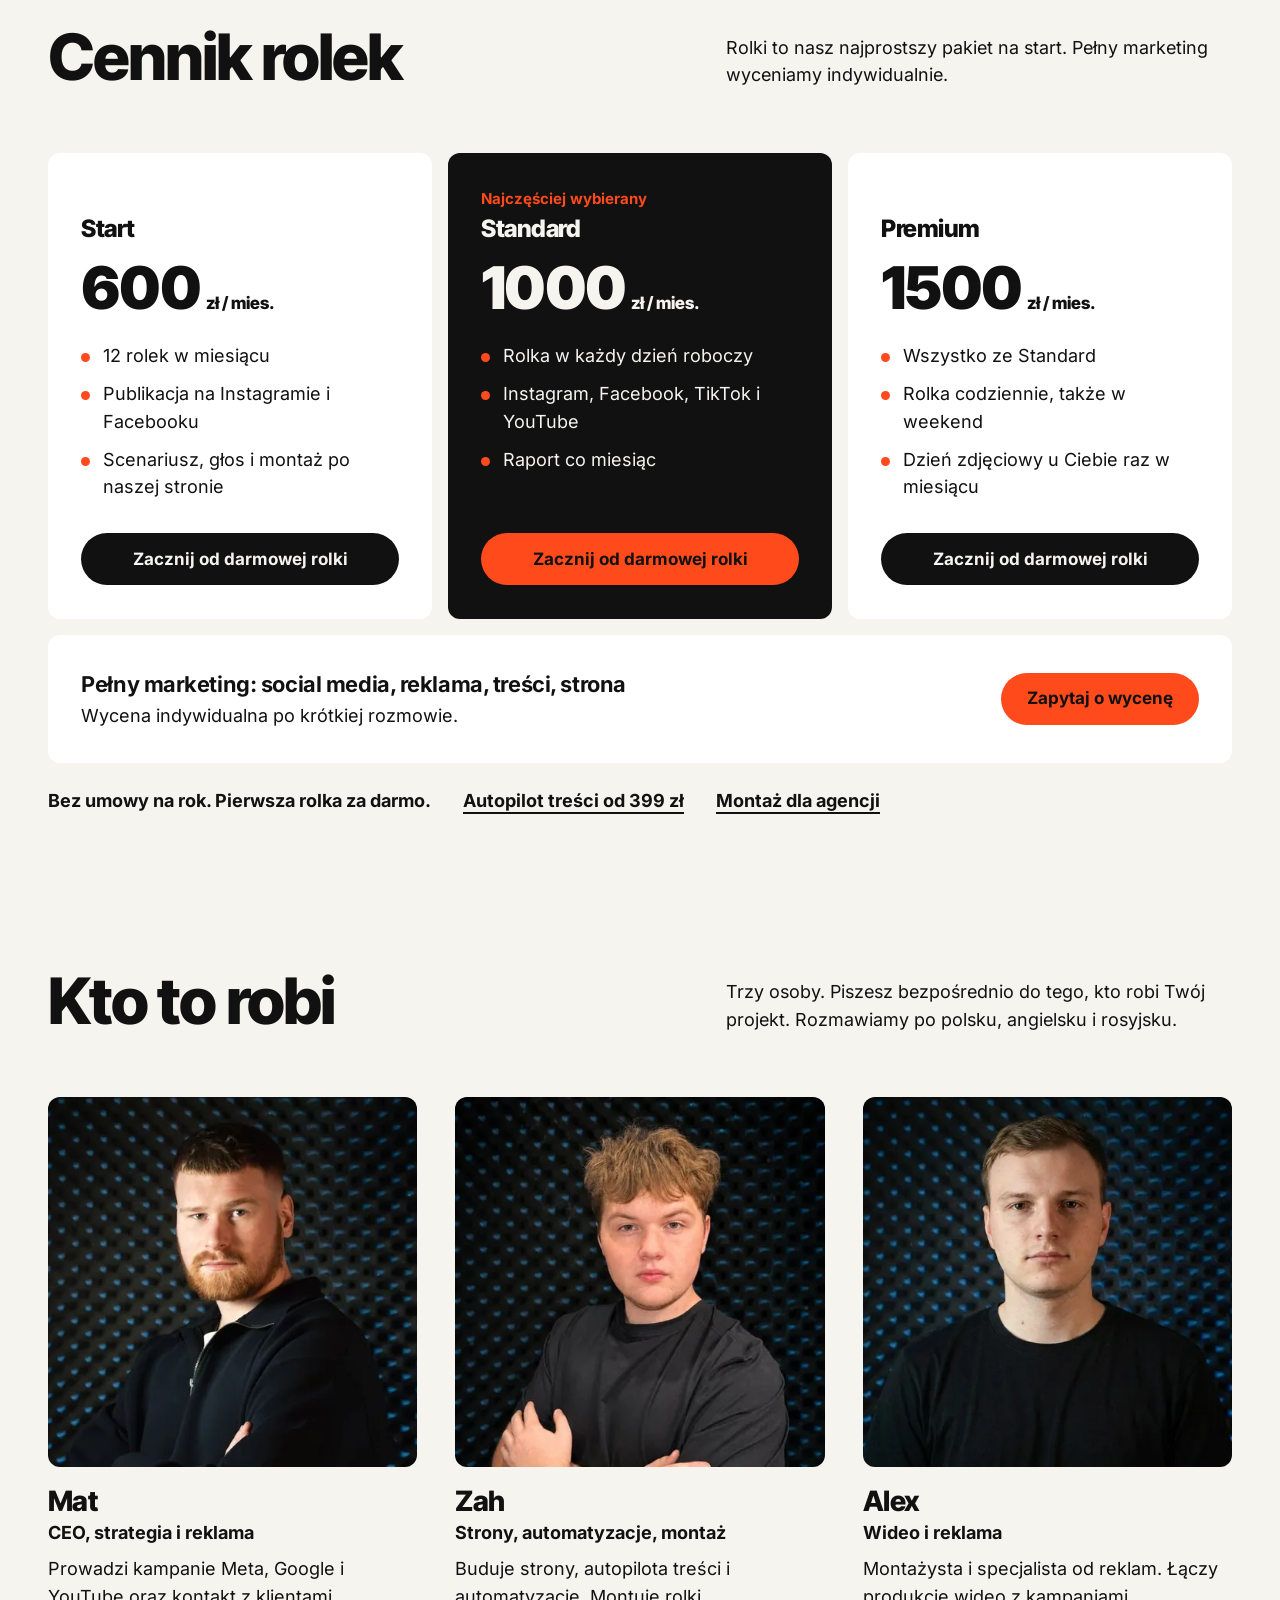
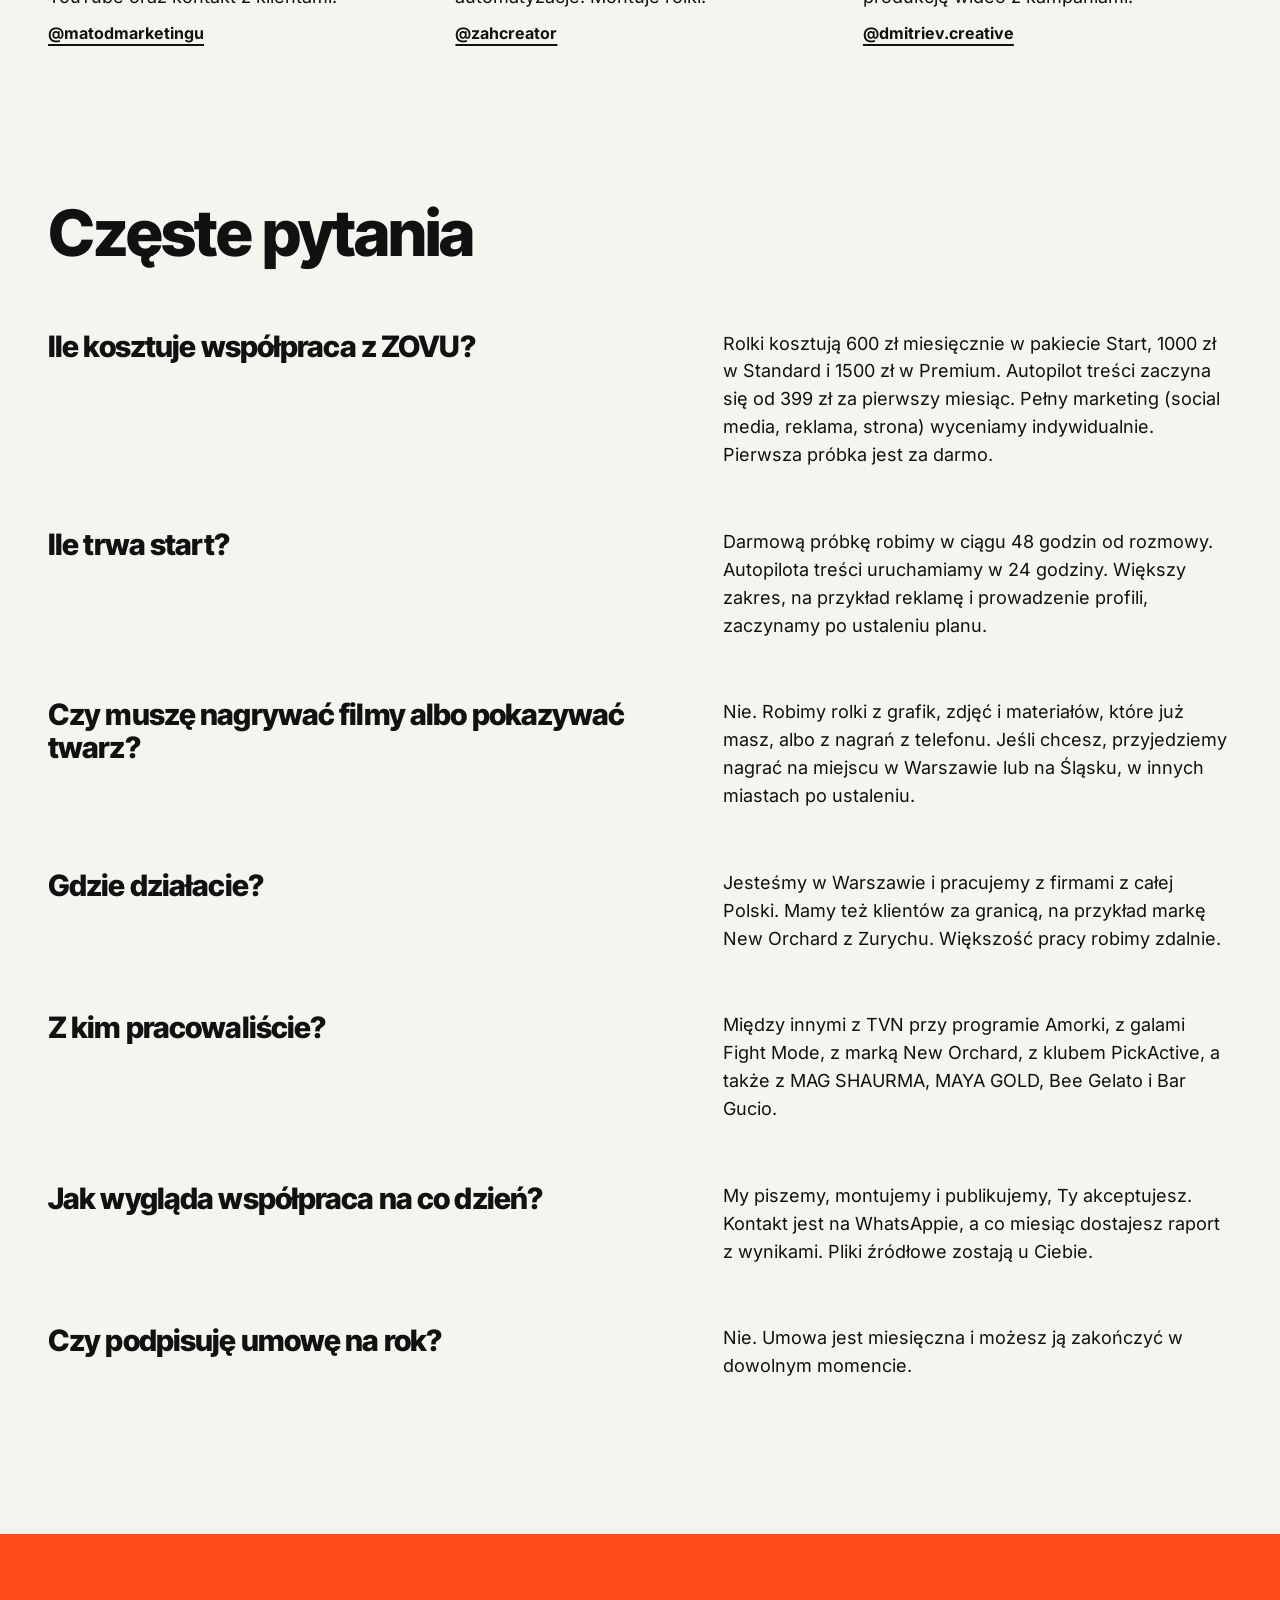
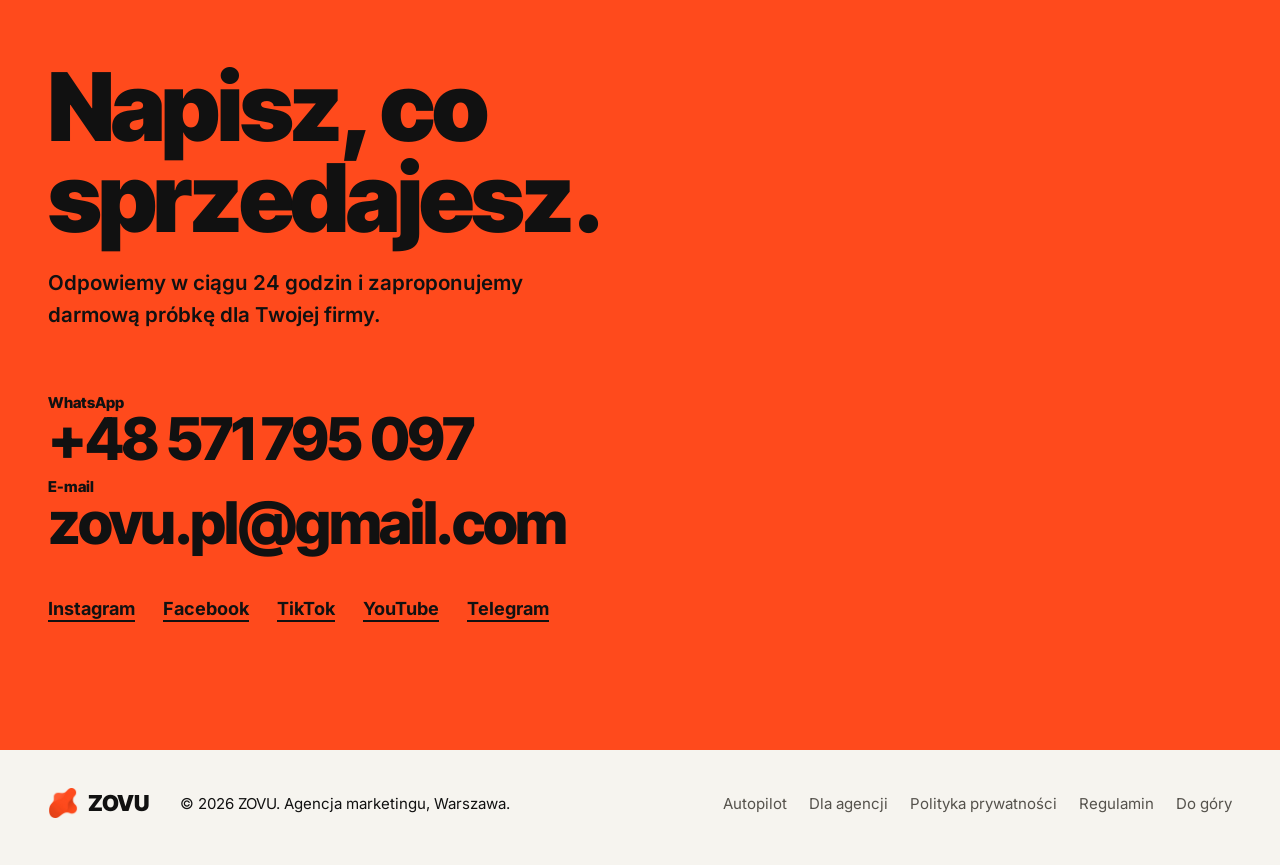
==== commit b1b24c11: "Strona v3: nowa marka, realne zdjęcia w realizacjach, SEO i GEO - Nowa strona główna z generatora (_" ====
--- a/index.html
+++ b/index.html
@@ -1,6698 +1,522 @@
 <!DOCTYPE html>
 <html lang="pl">
 <head>
-  <script>
-    // Светлая тема — по умолчанию. Тёмная («наш режим») включается кнопкой
-    // и запоминается. Читаем ДО первой отрисовки, иначе моргает.
-    (function () {
-      var m = null;
-      try { m = localStorage.getItem('motyw'); } catch (e) {}
-      document.documentElement.classList.add(m === 'ciemny' ? 'ciemny' : 'jasny');
-    })();
-  </script>
-  <meta charset="UTF-8">
-  <meta name="viewport" content="width=device-width, initial-scale=1.0">
-  <meta name="theme-color" content="#0d0820">
-  <meta name="apple-mobile-web-app-status-bar-style" content="black-translucent">
-  <title>Marketing dla firm: social media, reklama, rolki | ZOVU Warszawa</title>
-  <meta name="description" content="Prowadzimy social media, reklamy Meta, Google i TikTok, nagrywamy i montujemy rolki, budujemy strony i automatyzacje. Warszawa, cała Polska i międzynarodowo. Pierwsza próbka za darmo.">
-  <link rel="canonical" href="https://zovu.pl/">
-  <meta property="og:type" content="website">
-  <meta property="og:site_name" content="ZOVU">
-  <meta property="og:locale" content="pl_PL">
-  <meta property="og:url" content="https://zovu.pl/">
-  <meta property="og:title" content="Marketing dla firm: social media, reklama, rolki | ZOVU Warszawa">
-  <meta property="og:description" content="Prowadzimy social media, reklamy Meta, Google i TikTok, nagrywamy i montujemy rolki, budujemy strony i automatyzacje. Warszawa, cała Polska i międzynarodowo. Pierwsza próbka za darmo.">
-  <meta property="og:image" content="https://zovu.pl/og-image.jpg">
-  <meta property="og:image:width" content="1200">
-  <meta property="og:image:height" content="630">
-  <meta name="twitter:card" content="summary_large_image">
-  <meta name="twitter:title" content="Marketing dla firm: social media, reklama, rolki | ZOVU Warszawa">
-  <meta name="twitter:description" content="Prowadzimy social media, reklamy Meta, Google i TikTok, nagrywamy i montujemy rolki, budujemy strony i automatyzacje. Warszawa, cała Polska i międzynarodowo. Pierwsza próbka za darmo.">
-  <meta name="twitter:image" content="https://zovu.pl/og-image.jpg">
-  <script type="application/ld+json">
-  {
-    "@context": "https://schema.org",
-    "@type": "ProfessionalService",
-    "name": "ZOVU",
-    "alternateName": "ZOVU Creative Agency",
-    "url": "https://zovu.pl/",
-    "logo": "https://zovu.pl/logo_icon.png",
-    "image": "https://zovu.pl/og-image.jpg",
-    "description": "Prowadzimy social media, reklamy Meta, Google i TikTok, nagrywamy i montujemy rolki, budujemy strony i automatyzacje. Warszawa, cała Polska i międzynarodowo. Pierwsza próbka za darmo.",
-    "slogan": "Tworzymy treści, które sprzedają",
-    "email": "zovu.pl@gmail.com",
-    "telephone": "+48571795097",
-    "priceRange": "zł",
-    "address": {
-      "@type": "PostalAddress",
-      "addressLocality": "Warszawa",
-      "addressRegion": "mazowieckie",
-      "addressCountry": "PL"
-    },
-    "areaServed": [
-      { "@type": "Country", "name": "Polska" },
-      { "@type": "City", "name": "Warszawa" },
-      { "@type": "AdministrativeArea", "name": "Śląsk" }
-    ],
-    "knowsLanguage": ["pl", "en", "ru"],
-    "sameAs": [
-      "https://www.instagram.com/zovu.pl/",
-      "https://www.facebook.com/zovupl",
-      "https://www.youtube.com/@ZOVUPL",
-      "https://www.upwork.com/freelancers/~016166ba0be681bb37"
-    ],
-    "hasOfferCatalog": {
-      "@type": "OfferCatalog",
-      "name": "Usługi ZOVU",
-      "itemListElement": [
-        { "@type": "Offer", "itemOffered": { "@type": "Service", "name": "Strony internetowe i landing page" } },
-        { "@type": "Offer", "itemOffered": { "@type": "Service", "name": "Montaż wideo i rolki na social media" } },
-        { "@type": "Offer", "itemOffered": { "@type": "Service", "name": "Prowadzenie social mediów" } },
-        { "@type": "Offer", "itemOffered": { "@type": "Service", "name": "Reklamy Meta Ads i Google Ads" } },
-        { "@type": "Offer", "itemOffered": { "@type": "Service", "name": "Automatyzacje i wdrożenia AI" } }
-      ]
-    }
+<meta charset="utf-8">
+<meta name="viewport" content="width=device-width, initial-scale=1">
+<title>Agencja marketingowa Warszawa, social media i rolki | ZOVU</title>
+<meta name="description" content="ZOVU to agencja marketingu z Warszawy. Prowadzimy social media, reklamy Meta, Google i TikTok, robimy rolki, strony i automatyzacje. Cała Polska i zagranica.">
+<link rel="canonical" href="https://zovu.pl/">
+<link rel="alternate" hreflang="pl" href="https://zovu.pl/">
+<link rel="alternate" hreflang="en" href="https://zovu.pl/en/">
+<link rel="alternate" hreflang="ru" href="https://zovu.pl/ru/">
+<link rel="alternate" hreflang="x-default" href="https://zovu.pl/">
+<meta name="theme-color" content="#f6f4ef">
+<meta name="robots" content="index, follow, max-image-preview:large">
+<meta property="og:type" content="website">
+<meta property="og:site_name" content="ZOVU">
+<meta property="og:locale" content="pl_PL">
+<meta property="og:url" content="https://zovu.pl/">
+<meta property="og:title" content="ZOVU: marketing, który sprzedaje">
+<meta property="og:description" content="ZOVU to agencja marketingu z Warszawy. Prowadzimy social media, reklamy Meta, Google i TikTok, robimy rolki, strony i automatyzacje. Cała Polska i zagranica.">
+<meta property="og:image" content="https://zovu.pl/og-image.jpg">
+<meta property="og:image:width" content="1200">
+<meta property="og:image:height" content="630">
+<meta property="og:image:alt" content="ZOVU: marketing, który sprzedaje">
+<meta name="twitter:card" content="summary_large_image">
+<meta name="twitter:title" content="ZOVU: marketing, który sprzedaje">
+<meta name="twitter:description" content="ZOVU to agencja marketingu z Warszawy. Prowadzimy social media, reklamy Meta, Google i TikTok, robimy rolki, strony i automatyzacje. Cała Polska i zagranica.">
+<meta name="twitter:image" content="https://zovu.pl/og-image.jpg">
+<link rel="icon" type="image/png" href="/favicon.png">
+<link rel="apple-touch-icon" href="/apple-touch-icon.png">
+<link rel="preload" href="/fonts/intertight-latin.woff2" as="font" type="font/woff2" crossorigin>
+<link rel="preload" href="/fonts/inter-latin.woff2" as="font" type="font/woff2" crossorigin>
+<link rel="preload" href="/fonts/instrument-latin.woff2" as="font" type="font/woff2" crossorigin>
+<link rel="preload" href="/img/hero-loop.webp" as="image">
+<style>@font-face{font-family:'Inter Tight';font-style:normal;font-weight:800 900;font-display:swap;src:url(/fonts/intertight-latin.woff2) format('woff2');unicode-range:U+0000-00FF,U+0131,U+0152-0153,U+02BB-02BC,U+02C6,U+02DA,U+02DC,U+0304,U+0308,U+0329,U+2000-206F,U+20AC,U+2122,U+2191,U+2193,U+2212,U+2215,U+FEFF,U+FFFD}@font-face{font-family:'Inter Tight';font-style:normal;font-weight:800 900;font-display:swap;src:url(/fonts/intertight-pl.woff2) format('woff2');unicode-range:U+0104-0107,U+0118-0119,U+0141-0144,U+015A-015B,U+0179-017C}@font-face{font-family:'Inter Tight';font-style:normal;font-weight:800 900;font-display:swap;src:url(/fonts/intertight-cyrillic.woff2) format('woff2');unicode-range:U+0301,U+0400-045F,U+0490-0491,U+04B0-04B1,U+2116}@font-face{font-family:'Inter';font-style:normal;font-weight:400 700;font-display:swap;src:url(/fonts/inter-latin.woff2) format('woff2');unicode-range:U+0000-00FF,U+0131,U+0152-0153,U+02BB-02BC,U+02C6,U+02DA,U+02DC,U+0304,U+0308,U+0329,U+2000-206F,U+20AC,U+2122,U+2191,U+2193,U+2212,U+2215,U+FEFF,U+FFFD}@font-face{font-family:'Inter';font-style:normal;font-weight:400 700;font-display:swap;src:url(/fonts/inter-pl.woff2) format('woff2');unicode-range:U+0104-0107,U+0118-0119,U+0141-0144,U+015A-015B,U+0179-017C}@font-face{font-family:'Inter';font-style:normal;font-weight:400 700;font-display:swap;src:url(/fonts/inter-cyrillic.woff2) format('woff2');unicode-range:U+0301,U+0400-045F,U+0490-0491,U+04B0-04B1,U+2116}@font-face{font-family:'Instrument Serif';font-style:italic;font-weight:400;font-display:swap;src:url(/fonts/instrument-latin.woff2) format('woff2');unicode-range:U+0000-00FF,U+0131,U+0152-0153,U+02BB-02BC,U+02C6,U+02DA,U+02DC,U+0304,U+0308,U+0329,U+2000-206F,U+20AC,U+2122,U+2191,U+2193,U+2212,U+2215,U+FEFF,U+FFFD}@font-face{font-family:'Instrument Serif';font-style:italic;font-weight:400;font-display:swap;src:url(/fonts/instrument-pl.woff2) format('woff2');unicode-range:U+0104-0107,U+0118-0119,U+0141-0144,U+015A-015B,U+0179-017C}:root{--bg:#f6f4ef;--surface:#fff;--ink:#111;--muted:#55524c;--accent:#ff4a1c;--on-accent:#111;--head:'Inter Tight',Inter,system-ui,sans-serif;--serif:'Instrument Serif',Georgia,serif;--card:#fff;--scrim:rgba(246,244,239,.96);color-scheme:light dark;--r:12px;--pad:clamp(16px,4vw,48px);--max:1360px;--gap:clamp(96px,12vw,176px)}*,*::before,*::after{box-sizing:border-box}html{-webkit-text-size-adjust:100%;scroll-behavior:smooth;scroll-padding-top:80px}body{margin:0;background:var(--bg);color:var(--ink);font:400 18px/1.55 Inter,system-ui,-apple-system,"Segoe UI",Roboto,Arial,sans-serif;-webkit-font-smoothing:antialiased;text-rendering:optimizeLegibility}img,video{display:block;max-width:100%;height:auto}a{color:inherit}h1,h2,h3{margin:0;font-family:var(--head);font-weight:800;letter-spacing:-.02em;line-height:1.02}p{margin:0}ul,ol{margin:0;padding:0;list-style:none}:focus-visible{outline:3px solid var(--accent);outline-offset:3px;border-radius:4px}::selection{background:var(--accent);color:var(--ink)}.wrap{max-width:var(--max);margin:0 auto;padding-inline:var(--pad)}.skip{position:absolute;left:-9999px;top:8px;background:#000;color:#fff;padding:10px 16px;z-index:99}.skip:focus{left:8px}.serif{font-family:var(--serif);font-style:italic;font-weight:400;letter-spacing:-.01em}.btn{display:inline-flex;align-items:center;justify-content:center;gap:10px;min-height:52px;padding:0 26px;border-radius:999px;background:var(--accent);color:var(--on-accent);font-weight:800;font-size:17px;text-decoration:none;transition:transform .2s cubic-bezier(.2,.7,.2,1),background-color .2s}.btn:hover{background:#ff6a42}.btn:active{transform:scale(.97)}.btn.ink{background:var(--ink);color:var(--bg)}.btn.ink:hover{background:#2a2a2a}.lnk{font-weight:700;text-decoration:underline;text-decoration-thickness:2px;text-underline-offset:5px;transition:text-decoration-color .2s}.lnk:hover{text-decoration-color:var(--accent)}/* nav */.top{position:sticky;top:0;z-index:20;background:var(--scrim)}.top .wrap{display:flex;align-items:center;gap:28px;height:72px}.brand{display:flex;align-items:center;gap:10px;text-decoration:none;font-family:var(--head);font-weight:900;font-size:22px;letter-spacing:-.02em}.brand img{width:30px;height:30px}.menu{display:flex;gap:26px;margin-left:auto;font-size:16px;font-weight:600}.menu a{text-decoration:none;padding:6px 0;transition:color .2s}.menu a:hover{color:var(--muted)}.langs{display:flex;gap:4px;font-size:14px;font-weight:700}.langs a{text-decoration:none;padding:6px 8px;border-radius:999px;color:var(--muted)}.langs a[aria-current]{background:var(--surface);color:var(--ink)}.top .btn{min-height:44px;padding:0 20px;font-size:15px}/* hero */.hero{padding-top:clamp(40px,6vw,88px)}.hero h1{font-weight:900;font-size:clamp(36px,8.3vw,128px);letter-spacing:-.035em;line-height:.98}:lang(ru) .hero h1{font-weight:900;font-size:clamp(30px,7.1vw,110px)}.hero h1>span{display:block}.frame{display:inline-block;vertical-align:-.04em;width:1.9em;height:.78em;margin-right:.18em;border-radius:.14em;overflow:hidden;background:var(--surface);animation:shutter 1.1s cubic-bezier(.7,0,.2,1) .15s both}.frame video,.frame img{width:100%;height:100%;object-fit:cover;animation:settle 1.4s cubic-bezier(.2,.7,.2,1) .15s both}@keyframes shutter{from{clip-path:inset(0 100% 0 0)}to{clip-path:inset(0 0 0 0)}}@keyframes settle{from{transform:scale(1.12)}to{transform:none}}.hero-dol{display:grid;grid-template-columns:minmax(0,7fr) minmax(0,5fr);gap:32px;align-items:end;margin-top:clamp(28px,3.4vw,48px)}.lead{font-size:clamp(18px,1.55vw,22px);line-height:1.5;max-width:44ch}.akcje{display:flex;flex-wrap:wrap;align-items:center;gap:16px 28px;justify-self:end}.pasek{margin-top:clamp(40px,5vw,72px)}.pasek ul{display:grid;grid-template-columns:repeat(6,minmax(0,1fr));gap:12px}.pasek li{aspect-ratio:9/16;border-radius:var(--r);overflow:hidden;background:var(--surface)}.pasek img,.pasek video{width:100%;height:100%;object-fit:cover}.pasek p{margin-top:14px;font-size:15px;color:var(--muted)}/* sekcje */.sek{margin-top:var(--gap)}.glowa{display:grid;grid-template-columns:minmax(0,6fr) minmax(0,5fr);gap:32px;align-items:end;margin-bottom:clamp(40px,5vw,72px)}.glowa h2,.h2{font-size:clamp(36px,5vw,76px);letter-spacing:-.03em}.glowa p{font-size:clamp(17px,1.4vw,20px);max-width:46ch;justify-self:end}.cases{display:grid;grid-template-columns:repeat(2,minmax(0,1fr));gap:clamp(48px,5vw,72px) clamp(24px,3vw,40px)}.case figure{margin:0;border-radius:var(--r);overflow:hidden;background:var(--surface);aspect-ratio:3/2}.case figure img{width:100%;height:100%;object-fit:cover;transition:transform .8s cubic-bezier(.2,.7,.2,1)}.case:hover figure img{transform:scale(1.03)}.case h3{font-size:clamp(28px,2.6vw,40px);margin-top:22px}.case h3 a{text-decoration:none}.case h3 a:hover{text-decoration:underline;text-decoration-thickness:3px;text-underline-offset:6px;text-decoration-color:var(--accent)}.kat{font-size:15px;color:var(--muted);margin-top:6px;font-weight:600}.case .opis{margin-top:14px;max-width:56ch}.case dl{margin:16px 0 0;display:grid;grid-template-columns:auto 1fr;gap:4px 14px;font-size:16px}.case dt{color:var(--muted);font-weight:600}.case dd{margin:0;font-weight:700}.www{margin-top:clamp(72px,8vw,120px)}.www h3{font-size:clamp(24px,2.2vw,32px);margin-bottom:28px}.www ul{display:grid;grid-template-columns:repeat(6,minmax(0,1fr));gap:24px 16px}.www a{text-decoration:none;display:block}.www img{border-radius:8px;aspect-ratio:16/10;object-fit:cover;width:100%;background:var(--surface);transition:transform .3s}.www a:hover img{transform:translateY(-4px)}.www b{display:block;margin-top:10px;font-size:16px}.www span{display:block;font-size:14px;color:var(--muted)}.pole{background:var(--surface);padding-block:clamp(72px,9vw,136px)}.uslugi{display:grid;grid-template-columns:minmax(0,5fr) minmax(0,7fr);gap:clamp(32px,5vw,80px)}.uslugi .lewa{align-self:start;position:sticky;top:104px}.uslugi .lewa p{margin-top:22px;max-width:40ch}.uslugi .lewa .gdzie{font-weight:700}.uslugi li{padding-block:0 34px}.uslugi li h3{font-size:clamp(22px,1.9vw,28px)}.uslugi li p{margin-top:8px;max-width:52ch}.kroki{display:grid;grid-template-columns:repeat(3,minmax(0,1fr));gap:clamp(24px,3vw,48px);counter-reset:k}.kroki li{counter-increment:k}.kroki li::before{content:counter(k);display:block;font-family:var(--head);font-weight:900;font-size:clamp(56px,6vw,96px);font-weight:800;letter-spacing:-.05em;line-height:1;color:var(--accent);margin-bottom:18px}.kroki h3{font-size:clamp(22px,1.9vw,28px)}.kroki p{margin-top:10px;max-width:38ch}.plany{display:grid;grid-template-columns:repeat(3,minmax(0,1fr));gap:16px}.plan{background:var(--surface);border-radius:var(--r);padding:clamp(24px,2.6vw,40px);display:flex;flex-direction:column}.plan.pop{background:var(--ink);color:var(--bg)}.plan .znak{font-size:15px;font-weight:700;color:var(--accent);min-height:24px}.plan h3{font-size:24px;margin-top:6px}.cena{margin-top:18px;font-family:var(--head);font-weight:900;letter-spacing:-.03em;font-size:clamp(48px,4.6vw,72px);line-height:1}.cena small{font-size:17px;letter-spacing:0;font-weight:600;margin-left:6px}.plan ul{margin:24px 0 32px;display:grid;gap:10px}.plan li{padding-left:22px;position:relative}.plan li::before{content:"";position:absolute;left:0;top:.62em;width:9px;height:9px;border-radius:50%;background:var(--accent)}.plan .btn{margin-top:auto}.plan:not(.pop) .btn{background:var(--ink);color:var(--bg)}.plan:not(.pop) .btn:hover{background:#333}.pelny{margin-top:16px;background:var(--surface);border-radius:var(--r);padding:clamp(24px,2.6vw,40px);display:flex;flex-wrap:wrap;align-items:center;justify-content:space-between;gap:20px}.pelny b{display:block;font-size:clamp(20px,1.7vw,26px);letter-spacing:-.02em}.pod{display:flex;flex-wrap:wrap;gap:12px 32px;margin-top:24px;align-items:center}.pod p{font-weight:700}.ludzie{display:grid;grid-template-columns:repeat(3,minmax(0,1fr));gap:clamp(24px,3vw,48px)}.ludzie img{width:100%;aspect-ratio:1;object-fit:cover;border-radius:var(--r);background:var(--surface)}.ludzie h3{font-size:28px;margin-top:20px}.ludzie .rola{font-weight:700;margin-top:4px}.ludzie p.bio{margin-top:8px;max-width:36ch}.ludzie a{display:inline-block;margin-top:10px;font-size:16px}.faq{display:grid;gap:clamp(40px,4.6vw,64px)}.qa{display:grid;grid-template-columns:minmax(0,6fr) minmax(0,5fr);gap:24px clamp(32px,5vw,80px)}.qa h3{font-size:clamp(22px,2.3vw,34px);letter-spacing:-.03em;line-height:1.12}.qa p{max-width:46ch}.kontakt{background:var(--accent);color:#111;padding-block:clamp(80px,10vw,152px);margin-top:var(--gap)}.kontakt h2{font-weight:900;font-size:clamp(40px,7.4vw,120px);letter-spacing:-.035em;line-height:.96;max-width:14ch}.kontakt .wrap>p{margin-top:24px;font-size:clamp(18px,1.6vw,22px);max-width:40ch;font-weight:600}.drogi{margin-top:clamp(40px,5vw,72px);display:grid;gap:8px}.drogi a{font-family:var(--head);font-size:clamp(28px,4.6vw,72px);font-weight:800;letter-spacing:-.04em;line-height:1.08;text-decoration:none;width:fit-content;max-width:100%;overflow-wrap:anywhere}.drogi a:hover{text-decoration:underline;text-decoration-thickness:4px;text-underline-offset:8px}.drogi span{display:block;font-size:15px;font-weight:700;letter-spacing:0;margin-bottom:-4px}.soc{display:flex;flex-wrap:wrap;gap:10px 28px;margin-top:40px;font-weight:700}.soc a{text-decoration:underline;text-decoration-thickness:2px;text-underline-offset:5px}footer{padding-block:36px 44px}footer .wrap{display:flex;flex-wrap:wrap;gap:16px 32px;align-items:center;font-size:15px}footer nav{display:flex;flex-wrap:wrap;gap:8px 22px;margin-left:auto}footer nav a{text-decoration:none;color:var(--muted)}footer nav a:hover{color:var(--ink)}@media (prefers-color-scheme:dark){:root{--bg:#111;--surface:#1c1c1b;--card:#1c1c1b;--ink:#f6f4ef;--muted:#b4b0a8;--scrim:rgba(17,17,17,.96)}.btn.ink:hover,.plan:not(.pop) .btn:hover{background:#d9d6cf}.langs a[aria-current]{background:#2a2a28}}/* ruch */.js .rv{opacity:0;transform:translateY(24px);transition:opacity .7s cubic-bezier(.2,.7,.2,1),transform .7s cubic-bezier(.2,.7,.2,1)}.js .rv.on{opacity:1;transform:none}@media (prefers-reduced-motion:reduce){*,*::before,*::after{animation:none!important;transition:none!important;scroll-behavior:auto!important}.js .rv{opacity:1;transform:none}}/* tablet */@media (max-width:1100px){.menu{display:none}.www ul{grid-template-columns:repeat(3,minmax(0,1fr))}}@media (max-width:900px){ .hero-dol,.glowa,.uslugi,.qa{grid-template-columns:1fr} .akcje,.glowa p{justify-self:start} .uslugi .lewa{position:static} .cases{grid-template-columns:1fr} .plany,.kroki,.ludzie{grid-template-columns:1fr} .ludzie{grid-template-columns:repeat(3,minmax(0,1fr))} .qa{gap:10px}}/* telefon */@media (max-width:640px){ body{font-size:17px} .top .wrap{height:64px;gap:12px} .brand{font-size:20px} .langs{margin-left:auto} .langs a{padding:6px 6px} .top .btn{display:none} .hero h1{font-weight:900;font-size:9.4vw;max-width:none} :lang(ru) .hero h1{font-weight:900;font-size:8.4vw} .hero h1 .frame{display:block;width:100%;height:auto;aspect-ratio:12/5;margin:14px 0 10px;border-radius:var(--r)} .akcje{width:100%} .akcje .btn{width:100%} .pasek ul{display:flex;overflow-x:auto;scroll-snap-type:x mandatory;margin-inline:calc(var(--pad)*-1);padding-inline:var(--pad);scrollbar-width:none} .pasek ul::-webkit-scrollbar{display:none} .pasek li{flex:0 0 40vw;scroll-snap-align:start} .www ul{grid-template-columns:repeat(2,minmax(0,1fr))} .ludzie{grid-template-columns:1fr} .ludzie li{display:grid;grid-template-columns:112px 1fr;gap:0 16px;align-items:start} .ludzie h3{margin-top:0;font-size:24px} .ludzie img{grid-row:span 4} .pelny .btn,.plan .btn{width:100%} footer nav{margin-left:0}}</style>
+<script>document.documentElement.classList.add('js')</script>
+<script type="application/ld+json">{
+ "@context": "https://schema.org",
+ "@graph": [
+  {
+   "@type": "ProfessionalService",
+   "@id": "https://zovu.pl/#org",
+   "name": "ZOVU",
+   "url": "https://zovu.pl/",
+   "logo": "https://zovu.pl/logo_icon.png",
+   "image": "https://zovu.pl/og-image.jpg",
+   "description": "ZOVU to agencja marketingu z Warszawy. Prowadzimy social media i reklamy, nagrywamy i montujemy rolki, budujemy strony i automatyzacje. Pracujemy z firmami z całej Polski i z zagranicy.",
+   "email": "zovu.pl@gmail.com",
+   "telephone": "+48571795097",
+   "priceRange": "399-1500 PLN",
+   "address": {
+    "@type": "PostalAddress",
+    "addressLocality": "Warszawa",
+    "addressRegion": "mazowieckie",
+    "addressCountry": "PL"
+   },
+   "areaServed": [
+    {
+     "@type": "Country",
+     "name": "Polska"
+    },
+    {
+     "@type": "Place",
+     "name": "Europe"
+    }
+   ],
+   "knowsLanguage": [
+    "pl",
+    "en",
+    "ru"
+   ],
+   "sameAs": [
+    "https://www.instagram.com/zovu.pl/",
+    "https://www.facebook.com/zovupl",
+    "https://www.tiktok.com/@zovu.pl",
+    "https://www.youtube.com/@ZOVUPL"
+   ]
+  },
+  {
+   "@type": "WebSite",
+   "@id": "https://zovu.pl/#site",
+   "url": "https://zovu.pl/",
+   "name": "ZOVU",
+   "publisher": {
+    "@id": "https://zovu.pl/#org"
+   },
+   "inLanguage": [
+    "pl",
+    "en",
+    "ru"
+   ]
+  },
+  {
+   "@type": "WebPage",
+   "@id": "https://zovu.pl/#page",
+   "url": "https://zovu.pl/",
+   "name": "Agencja marketingowa Warszawa, social media i rolki | ZOVU",
+   "description": "ZOVU to agencja marketingu z Warszawy. Prowadzimy social media, reklamy Meta, Google i TikTok, robimy rolki, strony i automatyzacje. Cała Polska i zagranica.",
+   "inLanguage": "pl",
+   "isPartOf": {
+    "@id": "https://zovu.pl/#site"
+   },
+   "about": {
+    "@id": "https://zovu.pl/#org"
+   },
+   "primaryImageOfPage": "https://zovu.pl/og-image.jpg",
+   "dateModified": "2026-10-28"
+  },
+  {
+   "@type": "Service",
+   "@id": "https://zovu.pl/#usluga-1",
+   "name": "Social media",
+   "description": "Prowadzimy profile na Instagramie, Facebooku, TikToku i YouTube: plan, posty, rolki, stories i odpowiedzi na wiadomości.",
+   "serviceType": "Social media",
+   "provider": {
+    "@id": "https://zovu.pl/#org"
+   },
+   "areaServed": [
+    {
+     "@type": "Country",
+     "name": "Polska"
+    },
+    {
+     "@type": "Place",
+     "name": "Europe"
+    }
+   ]
+  },
+  {
+   "@type": "Service",
+   "@id": "https://zovu.pl/#usluga-2",
+   "name": "Reklama Meta, Google i TikTok",
+   "description": "Ustawiamy kampanie, codziennie pilnujemy budżetu i wyników, co miesiąc dostajesz raport.",
+   "serviceType": "Reklama Meta, Google i TikTok",
+   "provider": {
+    "@id": "https://zovu.pl/#org"
+   },
+   "areaServed": [
+    {
+     "@type": "Country",
+     "name": "Polska"
+    },
+    {
+     "@type": "Place",
+     "name": "Europe"
+    }
+   ]
+  },
+  {
+   "@type": "Service",
+   "@id": "https://zovu.pl/#usluga-3",
+   "name": "Rolki i montaż",
+   "description": "Scenariusz, głos, montaż i napisy. Także z nagrań, które już masz w telefonie.",
+   "serviceType": "Rolki i montaż",
+   "provider": {
+    "@id": "https://zovu.pl/#org"
+   },
+   "areaServed": [
+    {
+     "@type": "Country",
+     "name": "Polska"
+    },
+    {
+     "@type": "Place",
+     "name": "Europe"
+    }
+   ],
+   "offers": [
+    {
+     "@type": "Offer",
+     "name": "Rolki i montaż: Start",
+     "price": 600,
+     "priceCurrency": "PLN",
+     "priceSpecification": {
+      "@type": "UnitPriceSpecification",
+      "price": 600,
+      "priceCurrency": "PLN",
+      "unitCode": "MON"
+     }
+    },
+    {
+     "@type": "Offer",
+     "name": "Rolki i montaż: Standard",
+     "price": 1000,
+     "priceCurrency": "PLN",
+     "priceSpecification": {
+      "@type": "UnitPriceSpecification",
+      "price": 1000,
+      "priceCurrency": "PLN",
+      "unitCode": "MON"
+     }
+    },
+    {
+     "@type": "Offer",
+     "name": "Rolki i montaż: Premium",
+     "price": 1500,
+     "priceCurrency": "PLN",
+     "priceSpecification": {
+      "@type": "UnitPriceSpecification",
+      "price": 1500,
+      "priceCurrency": "PLN",
+      "unitCode": "MON"
+     }
+    }
+   ]
+  },
+  {
+   "@type": "Service",
+   "@id": "https://zovu.pl/#usluga-4",
+   "name": "Wideo i zdjęcia",
+   "description": "Nagrania i sesje u Ciebie w firmie, na wydarzeniu albo w plenerze.",
+   "serviceType": "Wideo i zdjęcia",
+   "provider": {
+    "@id": "https://zovu.pl/#org"
+   },
+   "areaServed": [
+    {
+     "@type": "Country",
+     "name": "Polska"
+    },
+    {
+     "@type": "Place",
+     "name": "Europe"
+    }
+   ]
+  },
+  {
+   "@type": "Service",
+   "@id": "https://zovu.pl/#usluga-5",
+   "name": "Strony www",
+   "description": "Strony firmowe, landing page i sklepy. Szybkie, czytelne i gotowe pod reklamę.",
+   "serviceType": "Strony www",
+   "provider": {
+    "@id": "https://zovu.pl/#org"
+   },
+   "areaServed": [
+    {
+     "@type": "Country",
+     "name": "Polska"
+    },
+    {
+     "@type": "Place",
+     "name": "Europe"
+    }
+   ]
+  },
+  {
+   "@type": "Service",
+   "@id": "https://zovu.pl/#usluga-6",
+   "name": "Newslettery",
+   "description": "Kampanie mailowe i automatyczne serie, na przykład powitanie nowego klienta albo porzucony koszyk.",
+   "serviceType": "Newslettery",
+   "provider": {
+    "@id": "https://zovu.pl/#org"
+   },
+   "areaServed": [
+    {
+     "@type": "Country",
+     "name": "Polska"
+    },
+    {
+     "@type": "Place",
+     "name": "Europe"
+    }
+   ]
+  },
+  {
+   "@type": "Service",
+   "@id": "https://zovu.pl/#usluga-7",
+   "name": "Automatyzacje AI",
+   "description": "Autopilot postów, automatyczne odpowiedzi i raporty. Mniej ręcznej roboty po Twojej stronie.",
+   "serviceType": "Automatyzacje AI",
+   "provider": {
+    "@id": "https://zovu.pl/#org"
+   },
+   "areaServed": [
+    {
+     "@type": "Country",
+     "name": "Polska"
+    },
+    {
+     "@type": "Place",
+     "name": "Europe"
+    }
+   ]
+  },
+  {
+   "@type": "FAQPage",
+   "@id": "https://zovu.pl/#faq",
+   "inLanguage": "pl",
+   "mainEntity": [
+    {
+     "@type": "Question",
+     "name": "Ile kosztuje współpraca z ZOVU?",
+     "acceptedAnswer": {
+      "@type": "Answer",
+      "text": "Rolki kosztują 600 zł miesięcznie w pakiecie Start, 1000 zł w Standard i 1500 zł w Premium. Autopilot treści zaczyna się od 399 zł za pierwszy miesiąc. Pełny marketing (social media, reklama, strona) wyceniamy indywidualnie. Pierwsza próbka jest za darmo."
+     }
+    },
+    {
+     "@type": "Question",
+     "name": "Ile trwa start?",
+     "acceptedAnswer": {
+      "@type": "Answer",
+      "text": "Darmową próbkę robimy w ciągu 48 godzin od rozmowy. Autopilota treści uruchamiamy w 24 godziny. Większy zakres, na przykład reklamę i prowadzenie profili, zaczynamy po ustaleniu planu."
+     }
+    },
+    {
+     "@type": "Question",
+     "name": "Czy muszę nagrywać filmy albo pokazywać twarz?",
+     "acceptedAnswer": {
+      "@type": "Answer",
+      "text": "Nie. Robimy rolki z grafik, zdjęć i materiałów, które już masz, albo z nagrań z telefonu. Jeśli chcesz, przyjedziemy nagrać na miejscu w Warszawie lub na Śląsku, w innych miastach po ustaleniu."
+     }
+    },
+    {
+     "@type": "Question",
+     "name": "Gdzie działacie?",
+     "acceptedAnswer": {
+      "@type": "Answer",
+      "text": "Jesteśmy w Warszawie i pracujemy z firmami z całej Polski. Mamy też klientów za granicą, na przykład markę New Orchard z Zurychu. Większość pracy robimy zdalnie."
+     }
+    },
+    {
+     "@type": "Question",
+     "name": "Z kim pracowaliście?",
+     "acceptedAnswer": {
+      "@type": "Answer",
+      "text": "Między innymi z TVN przy programie Amorki, z galami Fight Mode, z marką New Orchard, z klubem PickActive, a także z MAG SHAURMA, MAYA GOLD, Bee Gelato i Bar Gucio."
+     }
+    },
+    {
+     "@type": "Question",
+     "name": "Jak wygląda współpraca na co dzień?",
+     "acceptedAnswer": {
+      "@type": "Answer",
+      "text": "My piszemy, montujemy i publikujemy, Ty akceptujesz. Kontakt jest na WhatsAppie, a co miesiąc dostajesz raport z wynikami. Pliki źródłowe zostają u Ciebie."
+     }
+    },
+    {
+     "@type": "Question",
+     "name": "Czy podpisuję umowę na rok?",
+     "acceptedAnswer": {
+      "@type": "Answer",
+      "text": "Nie. Umowa jest miesięczna i możesz ją zakończyć w dowolnym momencie."
+     }
+    }
+   ]
   }
-  </script>
-  <link rel="icon" type="image/png" href="favicon.png">
-  <link rel="preconnect" href="https://fonts.googleapis.com">
-  <link rel="preconnect" href="https://fonts.gstatic.com" crossorigin>
-  <link rel="preconnect" href="https://img.youtube.com">
-  <link rel="dns-prefetch" href="https://www.youtube.com">
-  <link href="https://fonts.googleapis.com/css2?family=Manrope:wght@400;500;600;700;800&family=Oswald:wght@400;500;600;700&family=JetBrains+Mono:wght@400;500&display=swap" rel="stylesheet">
-  <style>
-    *, *::before, *::after { margin: 0; padding: 0; box-sizing: border-box; }
-
-    :root {
-      --bg:      #ffffff;
-      --bg2:     #f4f4f8;
-      --bg3:     #ececf2;
-      --border:  #e0e0ea;
-      --text:    #0d0d14;
-      --sec:     #5c5c78;
-      --muted:   #a8a8be;
-      --accent:  #7c3aed;
-      --accent-2:#a78bfa;
-      --acc-rgb: 124,58,237;
-      --display: 'Oswald', sans-serif;
-      --mono:    'JetBrains Mono', monospace;
-    }
-
-    html { scroll-behavior: smooth; background: #030303; }
-    @media (prefers-reduced-motion: reduce) { html { scroll-behavior: auto; } }
-
-    ::selection { background: var(--accent); color: #fff; }
-    ::-moz-selection { background: var(--accent); color: #fff; }
-
-
-    body {
-      font-family: 'Manrope', sans-serif;
-      background: #030303;
-      color: var(--text);
-      cursor: none;
-      overflow-x: hidden;
-    }
-    a, button, input, textarea, select, label { cursor: none; }
-
-    /* ── CURSOR ── */
-    #cur {
-      position: fixed; width: 8px; height: 8px;
-      background: #fff; border-radius: 50%;
-      pointer-events: none; z-index: 9999;
-      transform: translate(-50%,-50%);
-      transition: opacity .2s, transform .15s;
-      mix-blend-mode: difference;
-    }
-    #cur-ring {
-      position: fixed; width: 40px; height: 40px;
-      border: 1.5px solid #fff; border-radius: 50%;
-      pointer-events: none; z-index: 9998;
-      transform: translate(-50%,-50%);
-      mix-blend-mode: difference;
-      transition: width .4s cubic-bezier(.16,1,.3,1), height .4s cubic-bezier(.16,1,.3,1),
-                  background .35s, border-color .35s;
-    }
-    body.cursor-hover #cur-ring {
-      width: 64px; height: 64px;
-      background: rgba(255,255,255,.15);
-      border-color: #fff;
-    }
-
-    /* custom cursor removed — restore native cursor */
-    #cur, #cur-ring { display: none !important; }
-    * { cursor: auto !important; }
-    a, button, label, .lang, .tools-tab, .pf, .g-icon, .nav-cta, [onclick], [role="button"], summary { cursor: pointer !important; }
-    input, textarea, select { cursor: text !important; }
-    input[type="checkbox"], input[type="radio"], input[type="range"], input[type="submit"], input[type="button"] { cursor: pointer !important; }
-
-    /* ── NAV ── */
-    /* ───── NAVBAR (zah.zovu.pl style: floating black pill → full-width bar) ───── */
-    nav {
-      position: fixed;
-      top: 0; left: 0; right: 0;
-      z-index: 1000;
-      padding: 14px clamp(14px, 3.5vw, 38px) 0;
-      pointer-events: none;
-      transition: padding 1.6s ease;
-    }
-    .nav-inner {
-      pointer-events: auto;
-      max-width: 1150px;
-      margin: 0 auto;
-      display: grid;
-      grid-template-columns: 1fr auto 1fr;
-      align-items: center;
-      gap: 18px;
-      background: rgba(8, 8, 8, 0.92);
-      backdrop-filter: blur(18px);
-      -webkit-backdrop-filter: blur(18px);
-      border: 1px solid rgba(255, 255, 255, 0.1);
-      border-radius: 10px;
-      padding: 7px 16px;
-      box-shadow: 0 12px 36px rgba(0, 0, 0, 0.5);
-      transition: all 1.6s ease;
-    }
-    nav.scrolled { padding: 0; }
-    nav.scrolled .nav-inner {
-      max-width: 3000px;
-      border-radius: 0;
-      border-left: 0; border-right: 0; border-top: 0;
-      box-shadow: 0 4px 20px rgba(0, 0, 0, 0.5);
-    }
-    .nav-left, .nav-right { display: flex; align-items: center; gap: 18px; }
-    .nav-right { justify-content: flex-end; }
-    nav a.nav-link {
-      font-family: var(--display); font-weight: 500; font-size: 13px;
-      letter-spacing: 0.1em; text-transform: uppercase;
-      transition: color 0.3s; color: #f4f4f8; white-space: nowrap; text-decoration: none;
-    }
-    nav a.nav-link:hover { color: var(--accent-2); }
-    .nav-btn {
-      font-family: var(--display); font-weight: 700; font-size: 12px;
-      letter-spacing: 0.1em; text-transform: uppercase;
-      padding: 8px 15px; border-radius: 4px; white-space: nowrap;
-      border: 0; background: var(--accent); color: #fff; text-decoration: none;
-      transition: all 0.3s;
-    }
-    .nav-btn:hover { background: var(--accent-2); color: #000; }
-    .nav-lang { display: flex; align-items: center; gap: 8px; }
-    .nav-lang .lang {
-      font-family: var(--mono); font-size: 11px; font-weight: 500;
-      letter-spacing: 0.04em; color: rgba(255,255,255,.5);
-      background: transparent; border: 0; padding: 2px 0;
-      border-radius: 0; transition: color 0.25s;
-    }
-    .nav-lang .lang:hover { color: #fff; }
-    .nav-lang .lang.on { background: transparent; color: var(--accent-2); }
-    .nav-socials { display: flex; align-items: center; gap: 12px; }
-    .nav-soc { color: rgba(255,255,255,.5); display: flex; transition: color 0.3s, transform 0.3s; }
-    .nav-soc:hover { color: var(--accent-2); transform: translateY(-2px); }
-    .nav-logo { display: flex; align-items: center; gap: 12px; justify-content: center; text-decoration: none; }
-    .nav-logo img { width: 46px; height: 46px; object-fit: contain; }
-    .nav-logo span {
-      font-family: var(--display); font-weight: 800; font-size: 27px;
-      letter-spacing: 0.08em; color: #fff;
-    }
-    .nav-soc svg { width: 19px; height: 19px; }
-    @media (max-width: 900px) {
-      .nav-inner { grid-template-columns: auto 1fr auto; gap: 12px; }
-      .nav-left, .nav-right { gap: 14px; }
-      nav a.nav-link { display: none; }
-    }
-    @media (max-width: 480px) {
-      nav { padding: 10px 8px 0; }
-      .nav-inner { gap: 8px; padding: 6px 10px; }
-      .nav-left, .nav-right { gap: 8px; }
-      .nav-btn { font-size: 11px; padding: 7px 11px; letter-spacing: .08em; }
-      .nav-logo img { width: 36px; height: 36px; }
-      .nav-logo span { font-size: 21px; letter-spacing: .06em; }
-      .nav-logo { gap: 8px; }
-      .nav-lang { gap: 5px; }
-      .nav-lang .lang { font-size: 10px; }
-      .nav-socials { gap: 9px; }
-      .nav-soc svg { width: 17px; height: 17px; }
-    }
-
-    /* ── COOKIE BANNER ── */
-    #cookie-banner {
-      position: fixed; bottom: 24px; right: 24px; z-index: 9000;
-      width: 300px; padding: 20px 22px;
-      background: rgba(13,13,20,.9);
-      backdrop-filter: blur(28px); -webkit-backdrop-filter: blur(28px);
-      border: 1px solid rgba(124,58,237,.35);
-      border-radius: 18px;
-      box-shadow: 0 8px 48px rgba(0,0,0,.45), 0 0 0 1px rgba(124,58,237,.08);
-      transform: translateY(130%); opacity: 0;
-      transition: transform .55s cubic-bezier(.16,1,.3,1), opacity .4s;
-    }
-    #cookie-banner.show { transform: translateY(0); opacity: 1; }
-    .ck-title { font-size: 14px; font-weight: 700; color: #fff; margin-bottom: 8px; display: flex; align-items: center; gap: 8px; }
-    .ck-text { font-size: 12px; color: rgba(255,255,255,.5); line-height: 1.65; margin-bottom: 16px; }
-    .ck-btns { display: flex; gap: 8px; }
-    .ck-acc {
-      flex: 1; font-size: 12px; font-weight: 600; color: #fff;
-      background: var(--accent); border: none; padding: 9px 0; border-radius: 100px; cursor: none;
-      transition: background .2s, transform .2s;
-    }
-    .ck-acc:hover { background: #5b21b6; transform: scale(1.03); }
-    .ck-dec {
-      font-size: 12px; font-weight: 500; color: rgba(255,255,255,.45);
-      background: rgba(255,255,255,.08); border: 1px solid rgba(255,255,255,.1);
-      padding: 9px 16px; border-radius: 100px; cursor: none;
-      transition: color .2s, background .2s;
-    }
-    .ck-dec:hover { color: rgba(255,255,255,.75); background: rgba(255,255,255,.12); }
-    .ck-links { margin-top: 12px; }
-    .ck-links a { font-size: 10.5px; color: rgba(255,255,255,.3); text-decoration: underline; }
-
-    /* ── HERO ── */
-    #hero {
-      min-height: 100vh; display: flex; flex-direction: row;
-      align-items: center; padding: 140px 52px 100px;
-      position: relative; overflow: hidden; gap: 60px;
-      background: linear-gradient(135deg, #0d0a1e 0%, #0a1525 50%, #13082a 100%);
-    }
-    .hero-content {
-      flex: 0 0 48%; max-width: 48%;
-      display: flex; flex-direction: column;
-      justify-content: center;
-    }
-    #hero::before {
-      content: ''; position: absolute; inset: 0; pointer-events: none; z-index: 1;
-      background-image:
-        linear-gradient(rgba(255,255,255,.04) 1px, transparent 1px),
-        linear-gradient(90deg, rgba(255,255,255,.04) 1px, transparent 1px);
-      background-size: 64px 64px;
-    }
-    #hero::after {
-      content: ''; position: absolute; z-index: 1;
-      width: 700px; height: 700px; pointer-events: none;
-      background: radial-gradient(circle, rgba(255,255,255,.07) 0%, transparent 65%);
-      top: 40%; left: 35%; transform: translate(-50%,-50%);
-    }
-    .hero-tag {
-      display: inline-flex; align-items: center; gap: 10px;
-      font-size: 11px; font-weight: 500; letter-spacing: 1px;
-      text-transform: uppercase; color: var(--accent); margin-bottom: 36px;
-      opacity: 0; animation: fadeup .7s .1s forwards; position: relative; z-index: 2;
-      align-self: flex-start;
-    }
-    .hero-tag::before { content: ''; width: 28px; height: 1px; background: var(--accent); }
-    .hero-h {
-      font-family: 'Manrope', sans-serif;
-      font-size: clamp(52px, 8vw, 118px);
-      font-weight: 800; line-height: .94; letter-spacing: -2px;
-      max-width: 600px; margin-bottom: 48px;
-      position: relative; z-index: 2;
-    }
-    .hero-h .ln {
-      display: flex; flex-wrap: wrap; gap: 0 .22em;
-    }
-    .word-wrap {
-      display: inline-block; overflow: hidden; vertical-align: bottom;
-    }
-    .word-inner {
-      display: block;
-      opacity: 0; transform: translateY(1em);
-      animation: wordSlideUp .75s cubic-bezier(.16,1,.3,1) forwards;
-    }
-    @keyframes wordSlideUp {
-      to { opacity: 1; transform: translateY(0); }
-    }
-    .hero-h .ac { color: var(--accent); }
-    .hero-bot {
-      display: flex; align-items: flex-end; justify-content: space-between;
-      gap: 40px; opacity: 0; animation: fadeup .7s .95s forwards;
-      position: relative; z-index: 2; max-width: 600px;
-    }
-    .hero-desc { font-size: 16px; line-height: 1.75; color: var(--sec); max-width: 420px; }
-    .hero-acts { display: flex; align-items: center; gap: 18px; flex-shrink: 0; }
-    .btn-p {
-      display: inline-flex; align-items: center; gap: 8px;
-      font-size: 14px; font-weight: 500; color: #fff;
-      background: var(--accent); padding: 14px 28px;
-      border-radius: 100px; text-decoration: none; border: none; cursor: none;
-      transition: background .25s, transform .25s;
-    }
-    .btn-p:hover { background: #5b21b6; transform: scale(1.04); }
-    .btn-s {
-      display: inline-flex; align-items: center; gap: 8px;
-      font-size: 14px; color: var(--sec); text-decoration: none;
-      transition: color .2s; cursor: none;
-    }
-    .btn-s:hover { color: var(--text); }
-    .btn-s .arr { transition: transform .3s; display: inline-block; }
-    .btn-s:hover .arr { transform: translate(4px,-4px); }
-
-
-    /* ── SERVICES ── */
-    #services { padding: 72px 52px; }
-    .sec-hd { display: flex; align-items: flex-end; justify-content: space-between; margin-bottom: 36px; }
-    .sec-label {
-      font-size: 11px; font-weight: 500; letter-spacing: 2.5px;
-      text-transform: uppercase; color: var(--accent);
-      display: flex; align-items: center; gap: 8px; margin-bottom: 14px;
-    }
-    .sec-label::before { content: ''; width: 20px; height: 1px; background: var(--accent); }
-    #portfolio .sec-label::before { display: none; }
-    #portfolio .sec-label { font-size: 13px; letter-spacing: 1.5px; font-weight: 600; }
-    #portfolio .sec-title { font-size: clamp(52px, 6vw, 82px); }
-    /* NeonGradientCard on filter buttons */
-    @property --neon-angle { syntax: '<angle>'; initial-value: 0deg; inherits: false; }
-    @keyframes neonSpin { to { --neon-angle: 360deg; } }
-    .pf {
-      position: relative; z-index: 0;
-      background: linear-gradient(#fff,#fff) padding-box,
-                  conic-gradient(from var(--neon-angle), #ff2975 0%, #00FFF1 50%, #ff2975 100%) border-box;
-      border: 2px solid transparent;
-      font-size: 21px; font-weight: 700;
-      padding: 13px 32px; border-radius: 14px; cursor: none;
-      transition: opacity .2s;
-    }
-    .pf span {
-      color: var(--sec);
-      background: none;
-      -webkit-background-clip: unset;
-      background-clip: unset;
-      -webkit-text-fill-color: var(--sec);
-    }
-    .pf::after {
-      content: ''; position: absolute; inset: -4px; border-radius: 18px; z-index: -1;
-      background: conic-gradient(from var(--neon-angle), #ff2975 0%, #00FFF1 50%, #ff2975 100%);
-      filter: blur(12px); opacity: .5;
-      animation: neonSpin 3s linear infinite;
-      pointer-events: none;
-    }
-    .pf.on {
-      background: linear-gradient(#111,#111) padding-box,
-                  conic-gradient(from var(--neon-angle), #ff2975 0%, #00FFF1 50%, #ff2975 100%) border-box;
-      transform: scale(1.1);
-      box-shadow: 0 8px 32px rgba(0,0,0,.15);
-    }
-    .pf.on span { color: var(--sec); background: none; -webkit-background-clip: unset; background-clip: unset; -webkit-text-fill-color: var(--sec); }
-    .pf.on::after { opacity: .85; }
-    .pf:hover:not(.on) { opacity: .8; }
-    .sec-title {
-      font-family: 'Manrope', sans-serif;
-      font-size: clamp(34px, 4vw, 62px);
-      font-weight: 800; line-height: 1.05; letter-spacing: -1px;
-    }
-    .srv-grid { display: grid; grid-template-columns: 1fr 1fr; gap: 2px; }
-    .srv {
-      background: var(--bg2); border: 1px solid var(--border);
-      padding: 34px; position: relative; overflow: hidden; cursor: none;
-      transition: border-color .4s, background .4s;
-    }
-    .srv::after {
-      content: ''; position: absolute; inset: 0;
-      background: linear-gradient(135deg, #7c3aed, #5b21b6);
-      transform: scaleY(0); transform-origin: bottom;
-      transition: transform .55s cubic-bezier(.16,1,.3,1); z-index: 0;
-    }
-    .srv:hover { border-color: var(--accent); }
-    .srv:hover::after { transform: scaleY(1); }
-    .srv > * { position: relative; z-index: 1; transition: color .3s; }
-    .srv:hover .srv-n, .srv:hover .srv-t, .srv:hover .srv-d { color: #000; }
-    .srv:hover .srv-tag { border-color: rgba(0,0,0,.25); color: #000; }
-    .srv-n {
-      font-family: 'Manrope', sans-serif; font-size: 12px; font-weight: 700;
-      color: var(--muted); letter-spacing: 1px; margin-bottom: 20px;
-    }
-    .srv-ico { font-size: 30px; margin-bottom: 10px; }
-    .srv-t {
-      font-family: 'Manrope', sans-serif; font-size: 22px; font-weight: 800;
-      letter-spacing: -.5px; margin-bottom: 10px;
-    }
-    .srv-d { font-size: 13px; line-height: 1.65; color: var(--sec); margin-bottom: 16px; }
-    .srv-tags { display: flex; flex-wrap: wrap; gap: 8px; }
-    .srv-tag {
-      font-size: 11px; font-weight: 500; letter-spacing: .5px;
-      color: var(--sec); border: 1px solid var(--border);
-      padding: 6px 14px; border-radius: 100px; transition: all .3s;
-    }
-
-    /* ── STATS ── zah style; on phone ~2x smaller (explicit, reliable on iOS) */
-    .stats {
-      background: #fff; color: #000;
-      padding: 52px 32px;
-      border-top: 4px solid var(--accent); border-bottom: 4px solid var(--accent);
-    }
-    .stats-inner {
-      max-width: 1400px; margin: 0 auto;
-      display: grid; grid-template-columns: repeat(4, max-content);
-      justify-content: center; gap: clamp(48px, 7vw, 110px);
-    }
-    .stat { border-left: 2px solid #000; padding-left: 24px; }
-    .stat-value {
-      font-family: var(--display); font-weight: 700;
-      font-size: clamp(38px, 4.2vw, 72px);
-      line-height: 0.9; letter-spacing: -0.02em;
-    }
-    .stat-label {
-      font-family: var(--display); font-weight: 500; font-size: 13px;
-      letter-spacing: 0.2em; text-transform: uppercase; margin-top: 12px; color: #555;
-    }
-    @media (max-width: 800px) {
-      .stats { padding: 44px 27px; }
-      .stats-inner { grid-template-columns: repeat(2, 1fr); gap: 41px; }
-      .stats .stat { padding-left: 20px; }
-      .stats .stat-value { font-size: 32px; }
-      .stats .stat-label { font-size: 11px; margin-top: 10px; }
-    }
-
-    /* ── PORTFOLIO ── */
-    #portfolio { padding: 130px 52px; overflow: visible; position: relative; }
-    #portfolio .port-section { overflow: visible; }
-
-    /* category rows + running carousels (zah-style rows) */
-    .pf-cats { max-width: 1400px; margin: 50px auto 0; border-top: 1px solid rgba(255,255,255,.1); }
-    .pf-cat {
-      display: block; text-decoration: none; color: inherit;
-      border-bottom: 1px solid rgba(255,255,255,.1);
-      padding: 34px 0 30px; position: relative; transition: background .35s;
-    }
-    .pf-cat:hover { background: rgba(124,58,237,.06); }
-    .pf-cat-head {
-      display: flex; align-items: baseline; gap: 22px;
-      padding: 0 clamp(20px, 3vw, 44px); transition: padding-left .35s;
-    }
-    .pf-cat:hover .pf-cat-head { padding-left: clamp(34px, 4.5vw, 64px); }
-    .pf-cat-num { font-family: var(--mono); font-size: 13px; letter-spacing: .15em; color: var(--accent-2); flex-shrink: 0; }
-    .pf-cat-name {
-      font-family: var(--display); font-weight: 700; text-transform: uppercase;
-      font-size: clamp(30px, 5vw, 68px); line-height: 1; letter-spacing: -.01em;
-      color: #fff; transition: color .3s;
-    }
-    .pf-cat:hover .pf-cat-name { color: var(--accent-2); }
-    .pf-cat-desc {
-      margin-left: auto; max-width: 360px; text-align: right; align-self: center;
-      font-size: 13px; line-height: 1.5; color: rgba(255,255,255,.5);
-    }
-    .pf-cat-arrow { font-family: var(--mono); font-size: 20px; color: rgba(255,255,255,.3); align-self: center; transition: transform .3s, color .3s; }
-    .pf-cat:hover .pf-cat-arrow { color: var(--accent-2); transform: translate(5px,-5px); }
-    .pf-strip {
-      overflow: hidden; margin-top: 26px; padding: 0 clamp(20px,3vw,44px);
-      -webkit-mask-image: linear-gradient(90deg, transparent, #000 5%, #000 95%, transparent);
-      mask-image: linear-gradient(90deg, transparent, #000 5%, #000 95%, transparent);
-    }
-    .pf-strip-track { display: flex; gap: 14px; width: max-content; animation: pfscroll 45s linear infinite; }
-    .pf-strip-img, .pf-strip-vid {
-      width: 248px; height: 140px; flex-shrink: 0;
-      object-fit: cover; object-position: top center;
-      border-radius: 10px; border: 1px solid rgba(255,255,255,.1);
-      pointer-events: none; background: #111; display: block;
-    }
-    @keyframes pfscroll { from { transform: translateX(0); } to { transform: translateX(-50%); } }
-    @media (max-width: 700px) {
-      #portfolio { padding: 90px 20px; }
-      .pf-cat-desc { display: none; }
-      .pf-cat-head { gap: 14px; }
-      .pf-strip-img, .pf-strip-vid { width: 196px; height: 110px; }
-    }
-
-    /* ── PORTFOLIO GALLERY OVERLAY (navbar stays on top; nav as floating bottom pill) ── */
-    .pfg {
-      position: fixed; inset: 0; z-index: 990;
-      background: linear-gradient(180deg, #0d0820 0%, #060010 100%);
-      display: flex; flex-direction: column;
-      opacity: 0; visibility: hidden; transition: opacity .4s ease, visibility .4s ease;
-      overflow-y: auto;
-    }
-    .pfg.open { opacity: 1; visibility: visible; }
-    /* Floating bottom pill: categories + close (single elegant control, no top bar) */
-    .pfg-nav {
-      position: fixed; bottom: 26px; left: 50%; transform: translateX(-50%);
-      display: flex; align-items: center; gap: 4px;
-      padding: 6px;
-      background: rgba(15,8,30,.85); backdrop-filter: blur(20px) saturate(140%);
-      border: 1px solid rgba(167,139,250,.35); border-radius: 100px;
-      z-index: 1001; /* above navbar so it's always reachable */
-      box-shadow:
-        0 14px 50px rgba(124,58,237,.45),
-        0 0 80px rgba(124,58,237,.25),
-        0 0 0 1px rgba(167,139,250,.2);
-      opacity: 0; visibility: hidden; transition: opacity .4s ease, visibility .4s ease, transform .4s ease;
-      transform: translateX(-50%) translateY(20px);
-    }
-    .pfg.open ~ .pfg-nav { opacity: 1; visibility: visible; transform: translateX(-50%) translateY(0); }
-    .pfg-tab {
-      font-family: var(--display); font-weight: 600; font-size: 13px;
-      letter-spacing: .14em; text-transform: uppercase;
-      padding: 10px 20px; border-radius: 100px;
-      background: transparent; border: 0;
-      color: rgba(255,255,255,.6); cursor: pointer;
-      transition: color .25s, background .25s, box-shadow .25s;
-    }
-    .pfg-tab:hover { color: #fff; }
-    .pfg-tab.active { background: var(--accent); color: #fff; box-shadow: 0 0 22px rgba(124,58,237,.6), 0 0 0 1px rgba(167,139,250,.5); }
-    .pfg-close {
-      width: 38px; height: 38px; border-radius: 50%;
-      background: transparent; border: 0; margin-left: 4px;
-      color: rgba(255,255,255,.7); font-size: 15px; cursor: pointer;
-      display: flex; align-items: center; justify-content: center; flex-shrink: 0;
-      transition: all .25s;
-      border-left: 1px solid rgba(255,255,255,.12); padding-left: 8px;
-      box-sizing: content-box;
-    }
-    .pfg-close:hover { color: #fff; transform: rotate(90deg); }
-    @media (max-width: 600px) {
-      .pfg-nav { bottom: 18px; padding: 5px; gap: 2px; }
-      .pfg-tab { padding: 8px 14px; font-size: 11px; letter-spacing: .12em; }
-      .pfg-close { width: 32px; height: 32px; font-size: 14px; }
-    }
-    .pfg-grid {
-      display: grid; grid-template-columns: repeat(3, 1fr); gap: 22px;
-      max-width: 1400px; margin: 0 auto; padding: 120px clamp(20px, 4vw, 56px) 130px; width: 100%;
-    }
-    @media (max-width: 900px) { .pfg-grid { grid-template-columns: repeat(2, 1fr); gap: 16px; } }
-    @media (max-width: 560px) { .pfg-grid { grid-template-columns: 1fr; } }
-    /* default card (used by videos + graphics) */
-    .pfg-card {
-      display: block; border: 0; padding: 0; background: #111; cursor: pointer;
-      border-radius: 14px; overflow: hidden; aspect-ratio: 16/9;
-      border: 1px solid rgba(167,139,250,.25);
-      transition: transform .3s, box-shadow .3s, border-color .3s; text-decoration: none; position: relative;
-    }
-    .pfg-card:hover { transform: translateY(-5px); border-color: var(--accent-2); box-shadow: 0 14px 40px rgba(124,58,237,.35); }
-    .pfg-card > img, .pfg-card > video, .pfg-card > iframe { width: 100%; height: 100%; object-fit: cover; display: block; border: 0; }
-    /* VIDEO — carousel of pages (4 reels/page PC, 2/page mobile) */
-    .pfg-grid--video {
-      display: flex !important;
-      overflow-x: auto;
-      scroll-snap-type: x mandatory;
-      max-width: 1700px;
-      margin: 0 auto;
-      padding: 0;
-      width: 100%;
-      height: 100%;
-      gap: 0;
-      scrollbar-width: none;
-      -webkit-overflow-scrolling: touch;
-      cursor: grab;
-      /* subtle edge fade so glow doesn't clip abruptly */
-      -webkit-mask-image: linear-gradient(to right, transparent 0%, #000 1.5%, #000 98.5%, transparent 100%);
-              mask-image: linear-gradient(to right, transparent 0%, #000 1.5%, #000 98.5%, transparent 100%);
-    }
-    .pfg-grid--video.dragging { cursor: grabbing; user-select: none; }
-    .pfg-grid--video::-webkit-scrollbar { display: none; }
-    .pfg-grid--video .pfg-page {
-      flex: 0 0 100%;
-      display: grid;
-      grid-template-columns: repeat(4, 1fr);
-      gap: 26px;
-      padding: 110px clamp(40px, 5vw, 70px) 120px;
-      scroll-snap-align: start;
-      scroll-snap-stop: always;
-      box-sizing: border-box;
-      align-content: center;
-      justify-items: center;
-    }
-    .pfg-grid--video .pfg-card.pfg-vid {
-      aspect-ratio: 9/16;
-      width: 100%;
-      max-width: 100%;
-      max-height: calc(100vh - 240px);
-      margin: 0 auto;
-      border-radius: 14px;
-      overflow: hidden;
-      border: 1px solid rgba(167,139,250,.65);
-      /* boosted GLOW (same as site cards) */
-      box-shadow:
-        0 0 130px rgba(124,58,237,.8),
-        0 0 60px rgba(167,139,250,.55),
-        0 26px 80px rgba(124,58,237,.6),
-        0 0 0 1px rgba(167,139,250,.5);
-      transition: border-color .4s, box-shadow .4s, transform .4s;
-    }
-    .pfg-grid--video .pfg-card.pfg-vid:hover {
-      border-color: var(--accent);
-      transform: translateY(-4px);
-      box-shadow:
-        0 0 200px rgba(124,58,237,1),
-        0 0 90px rgba(167,139,250,.8),
-        0 38px 120px rgba(124,58,237,.85),
-        0 0 0 1px rgba(167,139,250,.8);
-    }
-    @media (max-width: 700px) {
-      .pfg-grid--video .pfg-page {
-        grid-template-columns: repeat(2, 1fr);
-        gap: 8px;
-        padding: 80px 6px 100px;
-      }
-      .pfg-grid--video .pfg-card.pfg-vid {
-        height: auto;
-        width: 100%;
-        max-width: 100%;
-      }
-      .pfg-grid--video { cursor: auto; }
-    }
-    .pfg-card.pfg-vid { aspect-ratio: 9/16; }
-    /* GRAFIKA grid: posts (mostly square/4:5) */
-    /* GRAFIKA — desktop: zah-style masonry (column-count), mobile: 2x2 swipe carousel */
-    .pfg-grid--gfx {
-      display: block !important;
-      column-count: 3;
-      column-gap: 22px;
-      max-width: 1400px;
-      margin: 0 auto;
-      padding: 120px clamp(40px, 5vw, 70px) 130px;
-      overflow: visible;
-    }
-    .pfg-grid--gfx .pfg-page { display: contents; }
-    /* phone-only posts hidden on desktop masonry */
-    @media (min-width: 701px) {
-      .pfg-grid--gfx .pfg-card.pfg-gfx.phone-only { display: none; }
-    }
-    .pfg-grid--gfx .pfg-card.pfg-gfx {
-      display: block;
-      break-inside: avoid;
-      margin-bottom: 22px;
-      width: 100%;
-      height: auto;
-      aspect-ratio: auto;
-      padding: 0;
-      background: transparent;
-      border-radius: 12px;
-      overflow: hidden;
-      cursor: pointer;
-      border: 1px solid rgba(167,139,250,.65);
-      box-shadow:
-        0 0 130px rgba(124,58,237,.8),
-        0 0 60px rgba(167,139,250,.55),
-        0 26px 80px rgba(124,58,237,.6),
-        0 0 0 1px rgba(167,139,250,.5);
-      transition: transform .4s cubic-bezier(.16,1,.3,1), border-color .4s, box-shadow .4s;
-    }
-    .pfg-grid--gfx .pfg-card.pfg-gfx > img {
-      width: 100%;
-      height: auto;
-      display: block;
-      filter: grayscale(.18) brightness(.88);
-      transition: filter .5s, transform .5s cubic-bezier(.16,1,.3,1);
-    }
-    .pfg-grid--gfx .pfg-card.pfg-gfx:hover {
-      border-color: var(--accent);
-      box-shadow:
-        0 0 200px rgba(124,58,237,1),
-        0 0 90px rgba(167,139,250,.8),
-        0 38px 120px rgba(124,58,237,.85),
-        0 0 0 1px rgba(167,139,250,.8);
-    }
-    .pfg-grid--gfx .pfg-card.pfg-gfx:hover > img {
-      transform: scale(1.03);
-      filter: grayscale(0) brightness(1);
-    }
-    /* Mobile (≤700): swipe carousel, vertically centered between top and bottom */
-    @media (max-width: 700px) {
-      .pfg-grid--gfx {
-        display: flex !important;
-        column-count: initial;
-        column-gap: 0;
-        overflow-x: auto;
-        scroll-snap-type: x mandatory;
-        scrollbar-width: none;
-        -webkit-overflow-scrolling: touch;
-        padding: 0;
-        height: 100%;
-        align-items: center;
-      }
-      .pfg-grid--gfx::-webkit-scrollbar { display: none; }
-      .pfg-grid--gfx .pfg-page {
-        display: grid !important;
-        grid-template-columns: 1fr 1fr;
-        gap: 10px;
-        align-content: center;
-        flex: 0 0 100%;
-        scroll-snap-align: start;
-        scroll-snap-stop: always;
-        padding: 90px 14px 140px;
-        box-sizing: border-box;
-        min-height: 100vh;
-      }
-      .pfg-grid--gfx .pfg-card.pfg-gfx { margin-bottom: 0; }
-    }
-    /* SITES — browser-frame card + GLOW (zah style) */
-    .pfg-card.pfg-site {
-      background: transparent; border: 0; border-radius: 14px; aspect-ratio: auto;
-      overflow: visible; box-shadow: none; padding: 0;
-      transition: transform .5s cubic-bezier(.16,1,.3,1);
-    }
-    .pfg-card.pfg-site:hover { transform: translateY(-8px); }
-    .pfg-browser {
-      border-radius: 12px; overflow: hidden;
-      border: 1px solid rgba(167,139,250,.65); background: #161616;
-      /* GLOW always visible — bright purple halo (boosted) */
-      box-shadow:
-        0 0 130px rgba(124,58,237,.8),
-        0 0 60px rgba(167,139,250,.55),
-        0 26px 80px rgba(124,58,237,.6),
-        0 0 0 1px rgba(167,139,250,.5);
-      transition: border-color .4s, box-shadow .4s;
-    }
-    .pfg-card.pfg-site:hover .pfg-browser {
-      border-color: var(--accent);
-      box-shadow:
-        0 0 200px rgba(124,58,237,1),
-        0 0 90px rgba(167,139,250,.8),
-        0 38px 120px rgba(124,58,237,.85),
-        0 0 0 1px rgba(167,139,250,.8);
-    }
-    .pfg-bar2 {
-      background: #1c1c1c; padding: 9px 13px; display: flex; align-items: center; gap: 6px;
-      border-bottom: 1px solid #000;
-    }
-    .pfg-dot { width: 9px; height: 9px; border-radius: 50%; flex-shrink: 0; }
-    .pfg-dot.r { background: #ff5f56; }
-    .pfg-dot.y { background: #ffbd2e; }
-    .pfg-dot.g { background: #27c93f; }
-    .pfg-url {
-      margin-left: 8px; flex: 1; text-align: center;
-      font-family: var(--mono); font-size: 11px; letter-spacing: .02em;
-      color: rgba(255,255,255,.5); white-space: nowrap; overflow: hidden; text-overflow: ellipsis;
-    }
-    .pfg-shot { aspect-ratio: 16/10; overflow: hidden; background: #0a0a0a; }
-    .pfg-shot img {
-      width: 100%; height: 100%; object-fit: cover; object-position: top center;
-      display: block; filter: grayscale(.25) brightness(.85);
-      transition: filter .5s, transform 1.4s cubic-bezier(.16,1,.3,1);
-    }
-    .pfg-card.pfg-site:hover .pfg-shot img { filter: none; transform: scale(1.06); }
-    /* SITES — DESKTOP: all 9 sites on one page (3-col grid). MOBILE: carousel of pages (3 stacked per page). */
-    .pfg-grid--web {
-      display: grid !important;
-      grid-template-columns: repeat(3, 1fr);
-      gap: 22px;
-      max-width: 1400px;
-      margin: 0 auto;
-      padding: 120px clamp(20px, 4vw, 56px) 140px;
-      width: 100%;
-      cursor: auto;
-    }
-    .pfg-grid--web .pfg-page { display: contents; } /* desktop: unwrap pages → flat grid */
-    /* Mobile (≤700): pages become a horizontal swipe carousel */
-    @media (max-width: 700px) {
-      .pfg-grid--web {
-        display: flex !important;
-        overflow-x: auto;
-        scroll-snap-type: x mandatory;
-        gap: 0;
-        padding: 0;
-        scrollbar-width: none;
-        -webkit-overflow-scrolling: touch;
-      }
-      .pfg-grid--web::-webkit-scrollbar { display: none; }
-      .pfg-grid--web .pfg-page {
-        display: grid;
-        flex: 0 0 100%;
-        grid-template-columns: 1fr;
-        grid-template-rows: repeat(3, auto);
-        row-gap: 14px;
-        padding: 100px clamp(20px, 4vw, 40px) 140px;
-        scroll-snap-align: start;
-        scroll-snap-stop: always;
-        box-sizing: border-box;
-      }
-      .pfg-shot { aspect-ratio: auto; height: 168px; }
-    }
-    /* Pager — arrow circles fixed at bottom-center, ABOVE the nav pill (mobile only) */
-    .pfg-pager { display: none; }
-    .pfg-pager.show {
-      display: flex;
-      position: fixed; bottom: 115px; left: 50%; transform: translateX(-50%);
-      z-index: 1001; gap: 14px; align-items: center;
-      padding: 6px 10px; background: rgba(15,8,30,.85); backdrop-filter: blur(16px);
-      border: 1px solid rgba(167,139,250,.25); border-radius: 100px;
-      box-shadow: 0 8px 30px rgba(124,58,237,.3);
-    }
-    @media (max-width: 700px) {
-      .pfg-pager.show { bottom: 80px; }
-    }
-    .pfg-pager button {
-      width: 36px; height: 36px; border-radius: 50%;
-      background: transparent; border: 1px solid rgba(167,139,250,.3); color: #fff;
-      font-family: var(--display); font-size: 18px; line-height: 1; cursor: pointer;
-      display: flex; align-items: center; justify-content: center;
-      transition: border-color .25s, color .25s, background .25s;
-    }
-    .pfg-pager button:active, .pfg-pager button:hover { border-color: var(--accent); color: var(--accent-2); background: rgba(124,58,237,.15); }
-    .pfg-pager button:disabled { opacity: .3; cursor: default; }
-    .pfg-pager-dots { font-family: var(--mono); font-size: 11px; color: rgba(255,255,255,.7); letter-spacing: .14em; }
-    /* lightbox */
-    .pfg-lb {
-      position: fixed; inset: 0; z-index: 6000; background: rgba(0,0,0,.92);
-      display: flex; align-items: center; justify-content: center; padding: 5vw;
-      opacity: 0; visibility: hidden; transition: opacity .3s, visibility .3s; cursor: zoom-out;
-    }
-    .pfg-lb.open { opacity: 1; visibility: visible; }
-    .pfg-lb img {
-      max-width: 92vw; max-height: 90vh; border-radius: 12px;
-      border: 1px solid rgba(167,139,250,.65);
-      box-shadow:
-        0 0 200px rgba(124,58,237,1),
-        0 0 90px rgba(167,139,250,.8),
-        0 38px 120px rgba(124,58,237,.85),
-        0 0 0 1px rgba(167,139,250,.8);
-    }
-
-    .port-grid {
-      display: flex; flex-direction: row;
-      overflow-x: auto; overflow-y: hidden;
-      gap: 14px; margin-top: 64px;
-      padding-bottom: 12px;
-      cursor: grab;
-      scroll-snap-type: x mandatory;
-      -webkit-overflow-scrolling: touch;
-      scrollbar-width: thin;
-      scrollbar-color: rgba(var(--acc-rgb),.45) var(--bg3);
-      user-select: none;
-    }
-    .port-grid::-webkit-scrollbar { height: 4px; }
-    .port-grid::-webkit-scrollbar-track { background: var(--bg3); border-radius: 2px; }
-    .port-grid::-webkit-scrollbar-thumb { background: rgba(var(--acc-rgb),.5); border-radius: 2px; }
-    .port-grid.dragging { cursor: grabbing; }
-    .port-grid.dragging .port-c { pointer-events: none; }
-
-    .port-c {
-      flex: 0 0 340px; height: 220px;
-      position: relative; overflow: hidden; border-radius: 10px;
-      background: var(--bg3); cursor: none;
-      border: 1.5px solid rgba(var(--acc-rgb), .12);
-      box-shadow: 0 0 0 0 rgba(var(--acc-rgb), 0), inset 0 0 0 0 rgba(var(--acc-rgb), 0);
-      transition: border-color .4s, box-shadow .5s;
-      scroll-snap-align: start;
-    }
-    .port-c:hover {
-      border-color: rgba(var(--acc-rgb), .55);
-      box-shadow: 0 0 40px rgba(var(--acc-rgb), .18), 0 0 80px rgba(var(--acc-rgb), .07);
-    }
-
-    .port-img, .port-vid {
-      width: 100%; height: 100%; object-fit: cover;
-      transition: transform .8s cubic-bezier(.16,1,.3,1), filter .5s;
-      filter: saturate(.75) brightness(.9);
-    }
-    .port-c:hover .port-img,
-    .port-c:hover .port-vid { transform: scale(1.07); filter: saturate(1) brightness(1); }
-    .port-ov {
-      position: absolute; inset: 0;
-      background: linear-gradient(to top, rgba(8,8,8,.85) 0%, transparent 55%);
-      opacity: 0; transition: opacity .4s;
-      display: flex; align-items: flex-end; padding: 28px;
-    }
-    .port-c:hover .port-ov { opacity: 1; }
-    .port-inf h4 { font-family: 'Manrope', sans-serif; font-size: 18px; font-weight: 700; margin-bottom: 4px; }
-    .port-inf p { font-size: 12px; color: rgba(240,240,240,.6); }
-
-    /* 2x2 website screenshots with browser chrome */
-    .port-sites {
-      display: grid; grid-template-columns: 1fr 1fr; grid-template-rows: 1fr 1fr;
-      width: 100%; height: 100%; min-height: 0; gap: 8px; padding: 14px;
-      background: #0d0d0d; position: absolute; inset: 0;
-    }
-    .site-frame {
-      border-radius: 8px; overflow: hidden;
-      border: 1px solid rgba(255,255,255,.1);
-      display: flex; flex-direction: column;
-      transition: transform .4s cubic-bezier(.16,1,.3,1), box-shadow .4s;
-    }
-    .port-c:hover .site-frame { transform: scale(1.03); box-shadow: 0 8px 32px rgba(0,0,0,.6); }
-    .site-bar {
-      background: #1c1c1c; padding: 6px 10px;
-      display: flex; align-items: center; gap: 5px; flex-shrink: 0;
-    }
-    .site-dot { width: 7px; height: 7px; border-radius: 50%; flex-shrink: 0; }
-    .site-dot:nth-child(1) { background: #ff5f56; }
-    .site-dot:nth-child(2) { background: #ffbd2e; }
-    .site-dot:nth-child(3) { background: #27c93f; }
-    .site-name {
-      margin-left: 6px; font-size: 9px; font-weight: 500;
-      color: rgba(255,255,255,.35); flex: 1; text-align: center;
-      white-space: nowrap; overflow: hidden; text-overflow: ellipsis;
-    }
-    .site-frame img {
-      flex: 1; width: 100%; object-fit: cover; object-position: top center;
-      filter: saturate(.85) brightness(.92);
-      transition: filter .5s, transform .8s cubic-bezier(.16,1,.3,1);
-      min-height: 0;
-    }
-    .port-c:hover .site-frame img { filter: saturate(1) brightness(1); }
-
-    /* ── VIDEO CAROUSEL ── */
-    .vc-wrap { position: relative; margin-top: 64px; }
-    .vc-outer {
-      overflow-x: clip; overflow-y: visible;
-      -webkit-mask-image: linear-gradient(to right, transparent 0%, black 14%, black 86%, transparent 100%);
-      mask-image: linear-gradient(to right, transparent 0%, black 14%, black 86%, transparent 100%);
-    }
-    .vc-track {
-      display: flex; align-items: flex-start; gap: 24px;
-      transition: transform .75s cubic-bezier(.16,1,.3,1);
-      will-change: transform; padding: 120px 0 60px;
-    }
-    .vc-card {
-      flex: 0 0 auto;
-      transition: transform .75s cubic-bezier(.16,1,.3,1), opacity .75s, filter .75s;
-      transform-origin: top center; cursor: none;
-    }
-    .vc-card.vc-v { width: 260px; }
-    .vc-card.vc-h { width: 520px; }
-    .vc-nero .vc-vid-box { border-radius: 12px; overflow: hidden; }
-    .vc-nero .vc-vid-box iframe { transform: scale(1.07); }
-    .vc-card:not(.vc-active) { transform: scale(0.85); opacity: 0.7; filter: blur(2.5px) brightness(0.8); }
-    .vc-card.vc-active { transform: scale(1); opacity: 1; filter: none; }
-    .vc-vid-wrapper { position: relative; }
-    .vc-card.vc-active .vc-vid-wrapper { filter: url(#vc-backlight); }
-    .vc-vid-box {
-      width: 100%; border-radius: 18px; overflow: hidden;
-      background: var(--bg3); position: relative;
-    }
-    .vc-card.vc-v .vc-vid-box { aspect-ratio: 9/16; }
-    .vc-card.vc-h .vc-vid-box { aspect-ratio: 16/9; }
-    .vc-vid-box video, .vc-vid-box iframe { position: absolute; inset: 0; width: 100%; height: 100%; object-fit: cover; display: block; border: none; }
-    .vc-vid-box { position: relative; }
-    .vc-thumb { position: absolute; inset: 0; width: 100%; height: 100%; object-fit: cover; display: block; transition: opacity .3s; z-index: 1; }
-    .vc-card.vc-playing .vc-thumb { opacity: 0; pointer-events: none; }
-    .vc-vid-box iframe { z-index: 2; }
-    .vc-overlay { position: absolute; inset: 0; z-index: 3; cursor: none; }
-    .vc-card.vc-active .vc-overlay { display: none; }
-    .vc-info { display: none; }
-    .vc-client { display: flex; align-items: baseline; gap: 8px; margin-bottom: 4px; }
-    .vc-name { font-size: 15px; font-weight: 700; color: #fff; }
-    .vc-type { font-size: 11px; color: var(--muted); }
-    .vc-lbl {
-      font-size: 10px; font-weight: 700; letter-spacing: 1.2px;
-      text-transform: uppercase; color: var(--accent); margin: 12px 0 8px;
-    }
-    .vc-results { list-style: none; padding: 0; margin: 0; }
-    .vc-results li {
-      font-size: 12px; color: rgba(255,255,255,.5);
-      padding: 3px 0 3px 14px; position: relative; line-height: 1.5;
-    }
-    .vc-results li::before { content: '•'; position: absolute; left: 0; color: var(--accent); }
-    .vc-arrows { position: absolute; top: 0; left: 0; right: 0; bottom: 0; pointer-events: none; z-index: 20; }
-    .vc-arrow {
-      position: absolute; top: 36%; transform: translateY(-50%);
-      width: 56px; height: 56px; border-radius: 50%;
-      background: var(--accent); border: none; cursor: none;
-      display: flex; align-items: center; justify-content: center;
-      pointer-events: auto;
-      transition: background .2s, transform .2s, box-shadow .2s;
-      color: #000; font-size: 20px; font-weight: 700;
-      box-shadow: 0 4px 24px rgba(200,241,53,.35);
-    }
-    .vc-arrow:hover { background: #d6f94e; transform: translateY(-50%) scale(1.1); box-shadow: 0 6px 32px rgba(200,241,53,.55); }
-    .vc-prev { left: 9%; }
-    .vc-next { right: 9%; }
-    .vc-dots { display: none; }
-
-    /* ── PORT SECTIONS ── */
-    .port-section { display: none; }
-    .port-section.active { display: block; }
-    /* Design / Web / Ads grid */
-    .port-pgrid {
-      display: grid;
-      grid-template-columns: repeat(auto-fill, minmax(300px, 1fr));
-      gap: 16px; margin-top: 48px;
-    }
-    .port-pg {
-      aspect-ratio: 4/3; border-radius: 14px; overflow: hidden;
-      background: var(--bg3); position: relative; cursor: none;
-      border: 1.5px solid rgba(var(--acc-rgb),.1);
-      transition: border-color .3s, transform .3s;
-    }
-    .port-pg:hover { border-color: rgba(var(--acc-rgb),.5); transform: scale(1.02); }
-    .port-pg img { width: 100%; height: 100%; object-fit: cover; object-position: top; }
-    .port-pg-ov {
-      position: absolute; inset: 0;
-      background: linear-gradient(to top, rgba(8,8,8,.85) 0%, transparent 55%);
-      display: flex; align-items: flex-end; padding: 20px;
-      opacity: 0; transition: opacity .3s;
-    }
-    .port-pg:hover .port-pg-ov { opacity: 1; }
-    .port-pg-info h4 { font-size: 15px; font-weight: 700; margin-bottom: 3px; }
-    .port-pg-info p { font-size: 11px; color: rgba(255,255,255,.55); }
-    /* ── WEB SITES GRID ── */
-    .web-sites-grid { display: grid; grid-template-columns: repeat(3,1fr); gap: 20px; margin-top: 40px; }
-    .site-card {
-      border-radius: 14px; overflow: visible; cursor: none; position: relative;
-      transition: box-shadow .3s; transform-style: preserve-3d; will-change: transform;
-      box-shadow: 0 8px 32px rgba(0,0,0,.4);
-    }
-    .site-card:hover { box-shadow: 0 16px 48px rgba(0,0,0,.6); }
-    .site-card-browser { border-radius: 14px; overflow: hidden; border: 1.5px solid rgba(255,255,255,.15); background: #1c1c1c; }
-    .site-card-browser .site-bar { background: #222; padding: 7px 12px; }
-    .site-card-browser img { width: 100%; height: auto; display: block; }
-    .site-card-glow {
-      position: absolute; inset: -14px; border-radius: 22px;
-      background: center/cover no-repeat;
-      filter: blur(24px) saturate(4);
-      z-index: -1; pointer-events: none; opacity: 0.6;
-      transition: opacity .3s;
-    }
-    .site-card:hover .site-card-glow { opacity: 0.85; }
-    /* All-video modal grid */
-    .all-video-grid { display: grid; grid-template-columns: repeat(4,1fr); gap: 14px; }
-    .all-video-thumb {
-      border-radius: 12px; overflow: hidden; cursor: pointer;
-      border: 1.5px solid rgba(255,255,255,.1);
-      transition: border-color .3s, transform .3s; aspect-ratio: 9/16; position: relative;
-    }
-    .all-video-thumb img { width: 100%; height: 100%; object-fit: cover; display: block; }
-    .all-video-thumb:hover { border-color: rgba(var(--acc-rgb),.5); transform: scale(1.02); }
-    @media(max-width:900px){ .web-sites-grid { grid-template-columns: repeat(2,1fr); } .all-video-grid { grid-template-columns: repeat(3,1fr); } }
-    @media(max-width:580px){ .web-sites-grid { grid-template-columns: 1fr; } .all-video-grid { grid-template-columns: repeat(2,1fr); } }
-    .port-soon {
-      display: flex; flex-direction: column; align-items: center; justify-content: center;
-      padding: 80px 20px; gap: 12px; margin-top: 48px; text-align: center;
-    }
-    .port-soon-icon { font-size: 36px; opacity: .3; }
-    .port-soon p { font-size: 14px; color: var(--muted); }
-    /* Trailing Image */
-    .trail-outer {
-      display: flex; gap: 20px; margin-top: 48px; align-items: flex-start; min-height: 560px;
-    }
-    .trail-col {
-      display: flex; flex-direction: column; gap: 14px;
-      width: 220px; flex-shrink: 0;
-    }
-    .trail-col-item {
-      position: relative;
-      transition: transform .35s cubic-bezier(.16,1,.3,1);
-    }
-    .trail-col-item:hover { transform: translateY(-8px); }
-    .trail-col-glow {
-      position: absolute; inset: -14px; border-radius: 18px;
-      background: center/cover no-repeat;
-      filter: blur(20px) saturate(4);
-      z-index: 0; pointer-events: none; opacity: 0.75;
-    }
-    .trail-col-img {
-      position: relative; z-index: 1;
-      width: 100%; border-radius: 10px; overflow: hidden;
-      opacity: 0; transform: translateY(16px);
-      transition: opacity .5s ease, transform .5s ease;
-    }
-    .trail-col-img.show { opacity: 1; transform: translateY(0); }
-    .trail-col-img img { width: 100%; height: auto; display: block; }
-    /* Folder card */
-    .gfx-all-btn {
-      display: flex; align-items: center; justify-content: center; gap: 10px;
-      width: 100%; margin-top: 32px;
-      padding: 22px 0; border-radius: 14px; cursor: none;
-      background: var(--bg2); border: 1px solid rgba(var(--acc-rgb),.18);
-      font-size: 15px; font-weight: 700; letter-spacing: .5px; color: var(--text);
-      transition: border-color .3s, box-shadow .3s, background .3s;
-    }
-    .gfx-all-btn:hover {
-      border-color: rgba(var(--acc-rgb),.55);
-      box-shadow: 0 0 40px rgba(var(--acc-rgb),.14);
-      background: var(--bg3);
-    }
-    .gfx-all-btn-icon { font-size: 20px; }
-    .trail-folder-img {
-      position: absolute; inset: 0; width: 100%; height: 100%;
-      object-fit: cover;
-    }
-    .trail-folder-img:nth-child(1) { transform: rotate(-4deg) scale(1.08); filter: blur(2px) brightness(.6); }
-    .trail-folder-img:nth-child(2) { transform: rotate(2deg) scale(1.05); filter: blur(1.5px) brightness(.65); }
-    .trail-folder-img:nth-child(3) { transform: rotate(0deg) scale(1.02); filter: blur(1px) brightness(.7); }
-    .trail-folder-ov {
-      position: absolute; inset: 0;
-      background: rgba(8,8,8,.52);
-      backdrop-filter: blur(3px);
-      display: flex; flex-direction: column;
-      align-items: center; justify-content: center; gap: 8px;
-      border: 1px solid rgba(255,255,255,.12);
-      border-radius: 12px;
-    }
-    .trail-folder-icon { font-size: 26px; line-height: 1; }
-    .trail-folder-txt { font-size: 11px; font-weight: 700; color: rgba(255,255,255,.8); letter-spacing: .5px; text-align: center; }
-    /* All-sites modal */
-    .all-sites-ov {
-      position: fixed; inset: 0; z-index: 910;
-      background: rgba(0,0,0,.88); backdrop-filter: blur(12px);
-      opacity: 0; pointer-events: none; transition: opacity .3s;
-    }
-    .all-sites-ov.open { opacity: 1; pointer-events: all; }
-    .all-sites-modal {
-      position: fixed; z-index: 911;
-      top: 50%; left: 50%;
-      transform: translate(-50%,-50%) scale(.94);
-      opacity: 0; pointer-events: none;
-      transition: transform .35s cubic-bezier(.16,1,.3,1), opacity .3s;
-      width: min(900px, 92vw);
-      max-height: 85vh; overflow-y: auto;
-      padding: 48px 0 32px;
-      background: rgba(255,255,255,.1);
-      backdrop-filter: blur(32px) saturate(180%);
-      -webkit-backdrop-filter: blur(32px) saturate(180%);
-      border: 1px solid rgba(255,255,255,.28);
-      border-radius: 28px;
-      box-shadow: 0 32px 60px rgba(0,0,0,.45), inset 0 1.5px 0 rgba(255,255,255,.4), inset 0 -1px 0 rgba(255,255,255,.1);
-    }
-    /* Grafika modal — fixed height, no scroll, with pagination */
-    #all-gfx-modal {
-      overflow: hidden;
-      height: 90vh;
-      max-height: 90vh;
-      display: flex;
-      flex-direction: column;
-      padding: 36px 0 0;
-    }
-    .gfx-grid-wrap {
-      flex: 1;
-      min-height: 0;
-      overflow: hidden;
-      display: flex;
-      padding: 0 0 8px;
-    }
-    #all-gfx-grid {
-      flex: 1;
-      display: flex;
-      gap: 8px;
-      align-items: flex-start;
-      min-height: 0;
-    }
-    .gfx-col {
-      flex: 1;
-      display: flex;
-      flex-direction: column;
-      gap: 8px;
-    }
-    .gfx-col .all-sites-card {
-      flex: none;
-      height: calc((90vh - 205px) / var(--items, 1));
-      overflow: hidden;
-    }
-    .gfx-col .all-sites-card img {
-      width: 100%;
-      height: 100%;
-      object-fit: cover;
-      object-position: center top;
-      display: block;
-    }
-    /* Page 2 — single centered photo */
-    #all-gfx-grid.gfx-single {
-      justify-content: center;
-      align-items: center;
-    }
-    #all-gfx-grid.gfx-single .all-sites-card {
-      flex: none;
-      width: min(340px, 38vw);
-    }
-    #all-gfx-grid.gfx-single .all-sites-card img {
-      height: auto;
-      max-height: calc(90vh - 180px);
-      object-fit: contain;
-    }
-    /* Pagination */
-    .gfx-pagination {
-      display: flex; align-items: center; justify-content: center;
-      gap: 14px; padding: 12px 0 14px; flex-shrink: 0;
-    }
-    .gfx-page-btn {
-      background: none; border: 1px solid rgba(255,255,255,.22);
-      color: rgba(255,255,255,.55); border-radius: 50%;
-      width: 34px; height: 34px; cursor: none; font-size: 15px;
-      transition: all .2s; display: flex; align-items: center; justify-content: center;
-    }
-    .gfx-page-btn:hover:not(:disabled) { background: rgba(255,255,255,.1); color: #fff; border-color: rgba(255,255,255,.5); }
-    .gfx-page-btn:disabled { opacity: .2; pointer-events: none; }
-    .gfx-dots { display: flex; gap: 8px; align-items: center; }
-    .gfx-dot {
-      width: 7px; height: 7px; border-radius: 50%;
-      background: rgba(255,255,255,.28); cursor: none;
-      transition: background .25s, transform .25s;
-    }
-    .gfx-dot.active { background: var(--accent); transform: scale(1.3); }
-    .all-sites-modal.open { opacity: 1; pointer-events: all; transform: translate(-50%,-50%) scale(1); }
-    .all-sites-close {
-      position: fixed; top: 28px; right: 36px; z-index: 912;
-      background: none; border: none;
-      color: rgba(255,255,255,.5); font-size: 22px;
-      cursor: none; padding: 6px; transition: color .2s;
-    }
-    .all-sites-close:hover { color: #fff; }
-    .all-sites-title {
-      font-size: 13px; font-weight: 700; letter-spacing: 2px;
-      text-transform: uppercase; color: rgba(255,255,255,.4);
-      text-align: center; margin-bottom: 32px;
-    }
-    .all-sites-grid {
-      display: grid; grid-template-columns: repeat(3, 1fr); gap: 16px;
-    }
-    .all-sites-card {
-      border-radius: 12px; overflow: hidden; cursor: none;
-      position: relative; transition: transform .3s cubic-bezier(.16,1,.3,1);
-    }
-    .all-sites-card:hover { transform: scale(1.03); }
-    .all-sites-card img { width: 100%; height: auto; display: block; }
-    .all-sites-card-ov {
-      position: absolute; inset: 0;
-      background: linear-gradient(to top, rgba(0,0,0,.8) 0%, transparent 55%);
-      display: flex; flex-direction: column;
-      justify-content: flex-end; align-items: flex-start;
-      padding: 14px; gap: 8px;
-      opacity: 0; transition: opacity .25s;
-    }
-    .all-sites-card:hover .all-sites-card-ov { opacity: 1; }
-    .all-sites-card-name { font-size: 13px; font-weight: 700; color: #fff; }
-    .all-sites-card-link {
-      font-size: 11px; font-weight: 600; color: var(--accent);
-      text-decoration: none;
-    }
-    .trail-wrap {
-      position: relative; flex: 1; min-height: 520px;
-      overflow: hidden; cursor: none;
-      display: flex; align-items: center; justify-content: center;
-      border: 1px solid rgba(var(--acc-rgb), .35);
-      border-radius: 20px;
-    }
-    .trail-hint { font-size: 19px; font-weight: 700; color: #c084fc; text-shadow: 0 0 12px #a855f7, 0 0 28px #7c3aed88; position: relative; z-index: 2; pointer-events: none; text-align: center; }
-    #gfx-phantom {
-      position: absolute; width: 22px; height: 22px;
-      border-radius: 50%; pointer-events: none; z-index: 200;
-      transform: translate(-50%, -50%);
-      background: rgba(10,10,10,.88);
-      box-shadow: 0 0 12px 4px rgba(0,0,0,.55);
-      filter: blur(1px);
-      opacity: 0; transition: opacity .4s;
-      animation: phantom-pulse 1.4s ease-in-out infinite;
-    }
-    #gfx-phantom.ph-visible { opacity: 1; }
-    #gfx-trail-wrap.ph-running .trail-img-item.visible { opacity: 0.32 !important; filter: brightness(.7) saturate(.8); }
-    @keyframes phantom-pulse {
-      0%,100% { box-shadow: 0 0 12px 4px rgba(0,0,0,.55); }
-      50%      { box-shadow: 0 0 20px 7px rgba(0,0,0,.38); }
-    }
-    .trail-img-item {
-      position: absolute; width: 260px;
-      pointer-events: none; opacity: 0; z-index: 1;
-      transform: translate(-50%, -50%) scale(0.1);
-      border-radius: 12px; overflow: hidden;
-      box-shadow: 0 12px 40px rgba(0,0,0,.28);
-    }
-    .trail-img-item.visible { pointer-events: auto; }
-    .trail-img-item img { width: 100%; height: auto; display: block; }
-
-    /* ── SITE MODAL ── */
-    .site-modal-ov {
-      position: fixed; inset: 0; z-index: 920;
-      background: rgba(0,0,0,.82); backdrop-filter: blur(10px);
-      opacity: 0; pointer-events: none; transition: opacity .3s;
-    }
-    .site-modal-ov.open { opacity: 1; pointer-events: all; }
-    .site-modal {
-      position: fixed; z-index: 921;
-      top: 50%; left: 50%;
-      transform: translate(-50%,-50%) scale(.94);
-      opacity: 0; pointer-events: none;
-      transition: transform .35s cubic-bezier(.16,1,.3,1), opacity .3s;
-      display: flex; flex-direction: column; align-items: center; gap: 20px;
-      max-width: min(780px, 90vw);
-      width: auto;
-    }
-    .site-modal.open { opacity: 1; pointer-events: all; transform: translate(-50%,-50%) scale(1); }
-    .site-modal-close {
-      position: fixed; top: 20px; right: 24px; z-index: 922;
-      background: rgba(0,0,0,.5); border: none; border-radius: 50%;
-      width: 36px; height: 36px;
-      color: rgba(255,255,255,.8); font-size: 18px; line-height: 1;
-      cursor: none; transition: background .2s, color .2s;
-      display: flex; align-items: center; justify-content: center;
-    }
-    .site-modal-close:hover { background: rgba(255,255,255,.15); color: #fff; }
-    .site-modal-img-wrap {
-      position: relative;
-      display: flex; align-items: center; justify-content: center;
-    }
-    .site-modal-glow {
-      position: absolute; inset: -24px;
-      border-radius: 28px;
-      background: center/cover no-repeat;
-      filter: blur(36px) saturate(4);
-      opacity: 0.7; z-index: 0; pointer-events: none;
-    }
-    .site-modal > .site-modal-img-wrap > img {
-      position: relative; z-index: 1;
-      max-width: min(780px, 90vw);
-      max-height: 82vh;
-      width: auto; height: auto;
-      border-radius: 16px;
-      box-shadow: 0 28px 80px rgba(0,0,0,.5);
-      display: block;
-    }
-    /* Rainbow Button */
-    @keyframes rb-flow {
-      0%   { background-position: 0 0, 0% 50%; }
-      100% { background-position: 0 0, 100% 50%; }
-    }
-    .rainbow-btn {
-      position: relative;
-      display: inline-flex; align-items: center; gap: 8px;
-      padding: 12px 32px; border-radius: 9px;
-      font-family: 'Manrope', sans-serif; font-weight: 700; font-size: 14px;
-      color: #111; text-decoration: none; cursor: none;
-      border: 1.5px solid transparent;
-      background-image: linear-gradient(#fff, #fff),
-                        linear-gradient(90deg, #ff0080, #ff8c00, #ffef00, #40e0d0, #8a2be2, #c77dff, #ff0080);
-      background-size: 100%, 200%;
-      background-origin: padding-box, border-box;
-      background-clip: padding-box, border-box;
-      background-repeat: no-repeat, repeat;
-      animation: rb-flow 8s linear infinite;
-      box-shadow: 0 2px 10px rgba(0,0,0,.1);
-    }
-    /* Clickable trail items */
-    .trail-img-item.clickable, .trail-col-img.clickable { cursor: none; }
-
-    /* Facebook Ads mock dashboard */
-    .fb-mock {
-      position: absolute; inset: 0; padding: 28px;
-      background: linear-gradient(135deg, #0a0e1a 0%, #0d1b2a 60%, #0a1628 100%);
-      display: flex; flex-direction: column; gap: 18px; overflow: hidden;
-    }
-    .fb-mock::before {
-      content: ''; position: absolute; inset: 0; pointer-events: none;
-      background: radial-gradient(circle at 70% 30%, rgba(24,119,242,.12) 0%, transparent 60%);
-    }
-    .fb-hd {
-      display: flex; align-items: center; gap: 10px;
-      font-size: 13px; font-weight: 600; color: rgba(255,255,255,.7);
-    }
-    .fb-logo {
-      width: 28px; height: 28px; border-radius: 6px;
-      background: #1877f2; display: flex; align-items: center;
-      justify-content: center; font-size: 16px; font-weight: 800; color: #fff;
-    }
-    .fb-live { margin-left: auto; font-size: 10px; font-weight: 700; letter-spacing: 1px;
-      color: #1877f2; border: 1px solid rgba(24,119,242,.5); padding: 3px 8px; border-radius: 4px; }
-    .fb-stats { display: grid; grid-template-columns: repeat(3, 1fr); gap: 10px; }
-    .fb-stat {
-      background: rgba(255,255,255,.04); border: 1px solid rgba(255,255,255,.07);
-      border-radius: 8px; padding: 12px 10px;
-    }
-    .fb-val { font-family: 'Manrope', sans-serif; font-size: 20px; font-weight: 800; color: #fff; line-height: 1; margin-bottom: 4px; }
-    .fb-val em { color: #1877f2; font-style: normal; font-size: 13px; }
-    .fb-lbl { font-size: 10px; color: rgba(255,255,255,.4); font-weight: 500; }
-    .fb-chart { flex: 1; display: flex; flex-direction: column; gap: 8px; }
-    .fb-bar-row { display: flex; align-items: center; gap: 10px; }
-    .fb-bar-lbl { font-size: 10px; color: rgba(255,255,255,.4); width: 56px; flex-shrink: 0; }
-    .fb-bar-track { flex: 1; height: 6px; background: rgba(255,255,255,.06); border-radius: 3px; overflow: hidden; }
-    .fb-bar-fill { height: 100%; border-radius: 3px; background: linear-gradient(90deg, #1877f2, #42a5f5); }
-    .fb-bar-num { font-size: 10px; color: rgba(255,255,255,.5); width: 32px; text-align: right; flex-shrink: 0; }
-    .fb-footer { display: flex; justify-content: space-between; align-items: center; padding-top: 8px; border-top: 1px solid rgba(255,255,255,.06); }
-    .fb-footer span { font-size: 10px; color: rgba(255,255,255,.3); }
-    .fb-roas { font-size: 12px; font-weight: 700; color: #4ade80; }
-
-    /* Google Ads mock */
-    .ga-mock {
-      position: absolute; inset: 0; padding: 28px;
-      background: linear-gradient(135deg, #0a0e0a 0%, #0b1a0e 60%, #081408 100%);
-      display: flex; flex-direction: column; gap: 18px; overflow: hidden;
-    }
-    .ga-mock::before {
-      content: ''; position: absolute; inset: 0; pointer-events: none;
-      background: radial-gradient(circle at 65% 35%, rgba(52,168,83,.1) 0%, transparent 60%);
-    }
-    .ga-hd { display: flex; align-items: center; gap: 10px; font-size: 13px; font-weight: 600; color: rgba(255,255,255,.7); }
-    .ga-logo {
-      width: 28px; height: 28px; border-radius: 6px;
-      background: #fff; display: flex; align-items: center; justify-content: center; flex-shrink: 0;
-    }
-    .ga-logo-g { font-size: 15px; font-weight: 800; background: linear-gradient(135deg,#4285F4,#EA4335,#FBBC05,#34A853); -webkit-background-clip:text; -webkit-text-fill-color:transparent; }
-    .ga-badge { margin-left: auto; font-size: 10px; font-weight: 700; letter-spacing: 1px; color: #34A853; border: 1px solid rgba(52,168,83,.4); padding: 3px 8px; border-radius: 4px; }
-    .ga-stats { display: grid; grid-template-columns: repeat(3, 1fr); gap: 10px; }
-    .ga-stat { background: rgba(255,255,255,.04); border: 1px solid rgba(255,255,255,.07); border-radius: 8px; padding: 12px 10px; }
-    .ga-val { font-family: 'Manrope',sans-serif; font-size: 20px; font-weight: 800; color: #fff; line-height: 1; margin-bottom: 4px; }
-    .ga-val em { color: #34A853; font-style: normal; font-size: 13px; }
-    .ga-lbl { font-size: 10px; color: rgba(255,255,255,.4); font-weight: 500; }
-    .ga-chart { flex: 1; display: flex; flex-direction: column; gap: 8px; }
-    .ga-bar-row { display: flex; align-items: center; gap: 10px; }
-    .ga-bar-lbl { font-size: 10px; color: rgba(255,255,255,.4); width: 56px; flex-shrink: 0; }
-    .ga-bar-track { flex: 1; height: 6px; background: rgba(255,255,255,.06); border-radius: 3px; overflow: hidden; }
-    .ga-bar-fill { height: 100%; border-radius: 3px; }
-    .ga-bar-num { font-size: 10px; color: rgba(255,255,255,.5); width: 32px; text-align: right; flex-shrink: 0; }
-    .ga-footer { display: flex; justify-content: space-between; align-items: center; padding-top: 8px; border-top: 1px solid rgba(255,255,255,.06); }
-    .ga-footer span { font-size: 10px; color: rgba(255,255,255,.3); }
-    .ga-conv { font-size: 12px; font-weight: 700; color: #34A853; }
-
-    /* ── TEAM ── */
-    /* ── TEAM (Zespół) — zah-style ── */
-    #team {
-      padding: 130px clamp(20px, 4vw, 52px);
-      background: radial-gradient(ellipse at 50% 0%, rgba(124,58,237,.14) 0%, transparent 55%),
-                  linear-gradient(180deg, #160e2e 0%, #0d0820 100%);
-    }
-    #team .sec-label {
-      font-family: var(--mono); color: var(--accent-2);
-      font-size: 13px; letter-spacing: 0.3em; font-weight: 500;
-    }
-    #team .sec-label::before { display: none; }
-    #team .sec-title {
-      font-family: var(--display); font-weight: 700; text-transform: uppercase;
-      font-size: clamp(52px, 6vw, 82px); letter-spacing: -0.01em; line-height: 0.95;
-      background: linear-gradient(180deg, #fff 35%, #a78bfa 100%);
-      -webkit-background-clip: text; background-clip: text; -webkit-text-fill-color: transparent;
-    }
-    .team-grid {
-      display: grid; grid-template-columns: repeat(3, 1fr);
-      gap: 28px; margin-top: 60px;
-      max-width: 1400px; margin-left: auto; margin-right: auto;
-    }
-    .tm {
-      padding: 36px 32px; border-radius: 18px;
-      background: rgba(15,8,30,.55);
-      border: 1px solid var(--accent);
-      /* always-on GLOW (same as hover before) */
-      box-shadow:
-        0 0 140px rgba(124,58,237,.55),
-        0 0 70px rgba(167,139,250,.40),
-        0 28px 80px rgba(124,58,237,.45);
-      transition: transform .5s cubic-bezier(.16,1,.3,1), border-color .4s, box-shadow .4s;
-      text-align: center;
-      position: relative;
-    }
-    .tm:hover {
-      transform: translateY(-6px);
-      box-shadow:
-        0 0 200px rgba(124,58,237,.85),
-        0 0 100px rgba(167,139,250,.6),
-        0 38px 120px rgba(124,58,237,.65);
-    }
-    .tm-av {
-      width: 132px; height: 132px; border-radius: 50%; object-fit: cover;
-      border: 2px solid var(--accent);
-      margin: 0 auto 22px;
-      display: block;
-      filter: grayscale(.25) brightness(.85);
-      transition: filter .5s, transform .8s cubic-bezier(.16,1,.3,1), border-color .4s, box-shadow .4s;
-      /* glowing purple ring (always on, brighter) */
-      box-shadow:
-        0 0 85px rgba(124,58,237,1),
-        0 0 45px rgba(167,139,250,.85),
-        0 0 0 2px rgba(167,139,250,.85);
-    }
-    .tm:hover .tm-av {
-      transform: scale(1.06);
-      filter: grayscale(0) brightness(1);
-      box-shadow:
-        0 0 120px rgba(124,58,237,1),
-        0 0 65px rgba(167,139,250,1),
-        0 0 0 2px rgba(167,139,250,1);
-    }
-    .tm-role {
-      font-family: var(--mono); font-size: 11px; font-weight: 500;
-      letter-spacing: .22em; text-transform: uppercase;
-      color: var(--accent-2); margin-bottom: 10px;
-    }
-    .tm-name {
-      font-family: var(--display); font-weight: 700;
-      font-size: 30px; letter-spacing: .01em; text-transform: uppercase;
-      color: #fff; margin-bottom: 18px;
-      display: flex; align-items: center; justify-content: center; gap: 10px;
-      line-height: 1;
-    }
-    .tm-ceo {
-      font-family: var(--mono); font-size: 10px; font-weight: 600;
-      letter-spacing: .14em; text-transform: uppercase;
-      color: #fff; background: var(--accent);
-      padding: 4px 10px; border-radius: 100px;
-      box-shadow: 0 0 18px rgba(124,58,237,.5);
-    }
-    .tm-bio {
-      font-family: var(--body, 'Manrope'), sans-serif;
-      font-size: 14px; line-height: 1.65;
-      color: rgba(255,255,255,.65);
-      max-width: 320px; margin: 0 auto;
-    }
-    .tm-ig {
-      display: inline-flex; align-items: center; gap: 8px;
-      margin-top: 22px;
-      padding: 8px 14px;
-      background: rgba(255,255,255,.05);
-      border: 1px solid rgba(167,139,250,.30);
-      border-radius: 100px;
-      text-decoration: none;
-      font-family: var(--mono); font-size: 12px; font-weight: 500;
-      letter-spacing: .04em;
-      color: rgba(255,255,255,.75);
-      transition: all .3s;
-    }
-    .tm-ig svg { width: 16px; height: 16px; flex-shrink: 0; }
-    .tm-ig:hover {
-      background: rgba(124,58,237,.18);
-      border-color: var(--accent);
-      color: #fff;
-      transform: translateY(-2px);
-    }
-
-    /* ── MARQUEE TICKER (zah-style) ── */
-    .marquee {
-      overflow: hidden;
-      padding: 28px 0;
-      background: var(--accent);
-      color: #fff;
-      white-space: nowrap;
-      border-top: 1px solid rgba(255,255,255,.1);
-      border-bottom: 1px solid rgba(255,255,255,.1);
-    }
-    .marquee-track {
-      display: inline-block;
-      animation: marquee 35s linear infinite;
-      font-family: var(--display);
-      font-weight: 700;
-      font-size: clamp(36px, 5vw, 64px);
-      letter-spacing: -0.01em;
-      text-transform: uppercase;
-    }
-    .marquee-track span {
-      display: inline-block;
-      padding: 0 32px;
-    }
-    .marquee-track .star { color: #000; }
-    @keyframes marquee {
-      0% { transform: translateX(0); }
-      100% { transform: translateX(-50%); }
-    }
-
-    /* ── CALCULATOR ── */
-    #calc { padding: 130px 52px; }
-    .calc-wrap {
-      display: grid; grid-template-columns: 1fr 1fr;
-      gap: 80px; align-items: start; margin-top: 64px;
-    }
-    .calc-left { display: flex; flex-direction: column; gap: 4px; }
-    .grp { border: 1px solid var(--border); border-radius: 8px; overflow: hidden; }
-    .grp-hd {
-      display: flex; align-items: center; justify-content: space-between;
-      padding: 20px 26px; background: var(--bg2); cursor: none; user-select: none;
-    }
-    .grp-hd h4 { font-family: 'Manrope', sans-serif; font-size: 15px; font-weight: 700; }
-    .grp-icon { color: var(--accent); font-size: 22px; line-height: 1; transition: transform .35s; }
-    .grp.open .grp-icon { transform: rotate(45deg); }
-    .grp-body { max-height: 0; overflow: hidden; transition: max-height .45s cubic-bezier(.16,1,.3,1); }
-    .grp.open .grp-body { max-height: 700px; }
-    .ci {
-      display: flex; align-items: center; justify-content: space-between;
-      padding: 16px 26px; border-top: 1px solid var(--border); gap: 12px;
-    }
-    .ci-l { display: flex; align-items: center; gap: 14px; min-width: 0; }
-    .chk {
-      width: 22px; height: 22px; border: 1.5px solid var(--muted); border-radius: 5px;
-      cursor: none; flex-shrink: 0; display: flex; align-items: center; justify-content: center;
-      transition: all .2s;
-    }
-    .chk.on { background: var(--accent); border-color: var(--accent); }
-    .chk.on::after { content: '✓'; font-size: 13px; font-weight: 700; color: #000; }
-    .ci-name { font-size: 14px; color: var(--text); }
-    .ci-name small { display: block; font-size: 12px; color: var(--muted); margin-top: 2px; }
-    .ci-qty { display: flex; align-items: center; gap: 8px; flex-shrink: 0; }
-    .qb {
-      width: 28px; height: 28px; border-radius: 50%;
-      border: 1px solid var(--border); background: var(--bg3);
-      color: var(--text); font-size: 18px; line-height: 1;
-      display: flex; align-items: center; justify-content: center;
-      cursor: none; transition: border-color .2s, color .2s;
-    }
-    .qb:hover { border-color: var(--accent); color: var(--accent); }
-    .qn { width: 26px; text-align: center; font-family: 'Syne',sans-serif; font-size: 15px; font-weight: 700; }
-    .ci-price {
-      font-family: 'Manrope', sans-serif; font-size: 14px; font-weight: 700;
-      color: var(--accent); min-width: 80px; text-align: right; flex-shrink: 0;
-    }
-    /* Result */
-    .calc-r {
-      position: sticky; top: 110px;
-      background: var(--bg2); border: 1px solid var(--border);
-      border-radius: 12px; padding: 44px;
-    }
-    .calc-r-title {
-      font-family: 'Manrope', sans-serif; font-size: 11px; font-weight: 700;
-      letter-spacing: 2px; text-transform: uppercase; color: var(--muted); margin-bottom: 32px;
-    }
-    .calc-items { min-height: 110px; margin-bottom: 32px; }
-    .ci-row {
-      display: flex; justify-content: space-between;
-      padding: 12px 0; border-bottom: 1px solid var(--border); font-size: 13px;
-    }
-    .ci-row-l { color: var(--sec); }
-    .ci-row-v { font-weight: 500; }
-    .calc-empty { color: var(--muted); font-size: 14px; text-align: center; padding: 36px 0; }
-    .calc-tot {
-      display: flex; justify-content: space-between; align-items: center;
-      padding-top: 20px; border-top: 1px solid var(--border);
-    }
-    .calc-tot-l { font-size: 12px; color: var(--sec); text-transform: uppercase; letter-spacing: 1.5px; }
-    .calc-tot-v {
-      font-family: 'Manrope', sans-serif; font-size: 44px; font-weight: 800;
-      letter-spacing: -2px; color: var(--accent);
-    }
-    .calc-btn {
-      display: block; width: 100%; margin-top: 24px; text-align: center;
-      padding: 16px; background: var(--accent); color: #fff;
-      font-size: 14px; font-weight: 600; border-radius: 8px;
-      text-decoration: none; cursor: none; transition: background .25s;
-    }
-    .calc-btn:hover { background: #5b21b6; }
-    .calc-note { margin-top: 16px; font-size: 12px; color: var(--muted); text-align: center; }
-
-    /* ── WIZARD CALCULATOR ── */
-    #calc { padding: 120px 52px; }
-    .wiz-outer { display: flex; gap: 32px; align-items: flex-start; max-width: 1100px; margin: 0 auto; }
-    .wiz-main { flex: 1; min-width: 0; }
-    /* Progress */
-    .wiz-progress { display: flex; align-items: center; margin-bottom: 48px; }
-    .wiz-step { display: flex; flex-direction: column; align-items: center; gap: 8px; }
-    .wiz-dot { width: 32px; height: 32px; border-radius: 50%; border: 2px solid var(--border); background: var(--bg2); display: flex; align-items: center; justify-content: center; font-size: 12px; font-weight: 700; color: var(--muted); transition: all .3s; flex-shrink: 0; }
-    .wiz-dot.done { background: var(--accent); border-color: var(--accent); color: #000; }
-    .wiz-dot.active { border-color: rgba(255,255,255,.6); color: #fff; }
-    .wiz-step-label { font-size: 10px; color: var(--muted); letter-spacing: .5px; text-transform: uppercase; white-space: nowrap; }
-    .wiz-line { flex: 1; height: 1px; background: var(--border); margin: 0 10px 22px; transition: background .3s; }
-    .wiz-line.done { background: var(--accent); }
-    /* Slides */
-    .wiz-slides { position: relative; }
-    .wiz-slide { display: none; }
-    .wiz-slide.active { display: block; }
-    @keyframes wiz-from-right { from { transform: translateX(36px); opacity: 0; } to { transform: translateX(0); opacity: 1; } }
-    @keyframes wiz-from-left  { from { transform: translateX(-36px); opacity: 0; } to { transform: translateX(0); opacity: 1; } }
-    .wiz-slide.wiz-anim-r { animation: wiz-from-right .3s ease; }
-    .wiz-slide.wiz-anim-l { animation: wiz-from-left  .3s ease; }
-    .wiz-title { font-size: 24px; font-weight: 800; margin-bottom: 6px; }
-    .wiz-sub { font-size: 14px; color: var(--sec); margin-bottom: 28px; }
-    /* Step 1 cards */
-    .wiz-cards { display: grid; grid-template-columns: repeat(2,1fr); gap: 14px; }
-    .wiz-card { background: var(--bg2); border: 1.5px solid var(--border); border-radius: 16px; padding: 20px 20px 18px; cursor: none; transition: border-color .25s, background .25s; }
-    .wiz-card:hover { border-color: rgba(255,255,255,.28); }
-    .wiz-card.selected { border-color: var(--accent); background: rgba(200,241,53,.06); }
-    .wiz-card-top { display: flex; justify-content: space-between; align-items: flex-start; margin-bottom: 10px; }
-    .wiz-card-icon { font-size: 28px; line-height: 1; }
-    .wiz-card-check { width: 20px; height: 20px; border-radius: 50%; border: 1.5px solid var(--border); display: flex; align-items: center; justify-content: center; font-size: 11px; font-weight: 700; transition: all .2s; flex-shrink: 0; }
-    .wiz-card.selected .wiz-card-check { background: var(--accent); border-color: var(--accent); color: #000; }
-    .wiz-card.selected .wiz-card-check::after { content: '✓'; }
-    .wiz-card-title { font-size: 15px; font-weight: 700; margin-bottom: 4px; }
-    .wiz-card-desc { font-size: 12px; color: var(--muted); line-height: 1.5; }
-    /* Step 2 */
-    .wiz-block { margin-bottom: 30px; padding-bottom: 24px; border-bottom: 1px solid rgba(255,255,255,.06); }
-    .wiz-block:last-of-type { border-bottom: none; }
-    .wiz-block-title { font-size: 16px; font-weight: 700; margin-bottom: 14px; }
-    .wiz-block-label { font-size: 12px; color: var(--muted); font-weight: 600; letter-spacing: .5px; text-transform: uppercase; margin-bottom: 10px; }
-    .wiz-qty-btns { display: flex; gap: 6px; flex-wrap: nowrap; margin-bottom: 4px; overflow-x: auto; }
-    .wiz-qty-btn { padding: 7px 10px; border-radius: 8px; border: 1.5px solid var(--border); background: var(--bg2); font-size: 11px; font-weight: 600; color: var(--text); cursor: none; transition: border-color .2s, background .2s; white-space: nowrap; flex-shrink: 0; }
-    .wiz-qty-btn:hover { border-color: rgba(255,255,255,.3); }
-    .wiz-qty-btn.sel { border-color: var(--accent); background: rgba(200,241,53,.07); color: var(--accent); }
-    .vid-tiles { display: flex; flex-direction: column; gap: 8px; }
-    .vid-tile { border: 1.5px solid var(--border); border-radius: 12px; overflow: hidden; background: var(--bg2); transition: border-color .2s, background .2s; }
-    .vid-tile-hdr { display: flex; align-items: center; gap: 12px; padding: 12px 14px; user-select: none; cursor: none; }
-    .vid-tile-info { flex: 1; }
-    .vid-tile-name { font-size: 14px; font-weight: 600; }
-    .vid-tile-hint { font-size: 11px; color: var(--muted); margin-top: 2px; }
-    .vid-tile-unitprice { font-size: 12px; font-weight: 700; color: var(--accent); white-space: nowrap; }
-    .vid-tile-arrow { font-size: 11px; color: var(--muted); transition: transform .25s; margin-left: 6px; }
-    .vid-tile.open .vid-tile-arrow { transform: rotate(180deg); }
-    .vid-tile-body { max-height: 0; overflow: hidden; transition: max-height .35s ease; }
-    .vid-tile.open .vid-tile-body { max-height: 160px; }
-    .wiz-cnt-presets { display: flex; gap: 6px; margin-top: 8px; flex-wrap: wrap; }
-    .wiz-cnt-preset { padding: 4px 12px; border-radius: 6px; border: 1.5px solid var(--border); background: var(--bg2); font-size: 11px; font-weight: 600; color: var(--muted); cursor: none; transition: border-color .2s, color .2s; }
-    .wiz-cnt-preset:hover { border-color: rgba(255,255,255,.3); color: var(--text); }
-    .wiz-cnt-preset.active { border-color: var(--accent); color: var(--accent); }
-    .vid-tile-body-inner { padding: 8px 14px 14px; }
-    .wiz-counter { display: flex; align-items: center; gap: 10px; }
-    .wiz-cnt-btn { width: 34px; height: 34px; border-radius: 8px; border: 1.5px solid var(--border); background: var(--bg3,#1a1a1a); color: var(--text); font-size: 20px; font-weight: 700; display: flex; align-items: center; justify-content: center; cursor: none; transition: border-color .2s, background .2s; flex-shrink: 0; line-height: 1; }
-    .wiz-cnt-btn:hover { border-color: rgba(255,255,255,.3); }
-    .wiz-cnt-btn:disabled { opacity: .3; }
-    .wiz-cnt-input { width: 46px; text-align: center; background: none; border: none; outline: none; font-size: 22px; font-weight: 700; color: var(--text); -moz-appearance: textfield; }
-    .wiz-cnt-input::-webkit-inner-spin-button, .wiz-cnt-input::-webkit-outer-spin-button { -webkit-appearance: none; }
-    .wiz-cnt-info { flex: 1; display: flex; flex-direction: column; align-items: flex-end; gap: 1px; }
-    .wiz-cnt-unit { font-size: 11px; color: var(--muted); }
-    .wiz-cnt-total { font-size: 15px; font-weight: 700; color: var(--accent); }
-    .vid-tile.open { border-color: rgba(var(--acc-rgb),.4); }
-    .vid-tile.has-qty { border-color: var(--accent); background: rgba(200,241,53,.05); }
-    .vid-tile.has-qty .vid-tile-name { color: var(--accent); }
-    .vid-tile-clear { display: none; background: none; border: none; color: var(--muted); font-size: 14px; padding: 2px 6px; border-radius: 6px; transition: color .2s; }
-    .vid-tile.has-qty .vid-tile-clear { display: block; }
-    .vid-tile-clear:hover { color: #e55; }
-    .wiz-clear-all-btn { display: flex; align-items: center; gap: 6px; background: none; border: 1.5px solid var(--border); border-radius: 8px; color: var(--muted); font-size: 12px; font-weight: 600; padding: 7px 14px; margin-top: 14px; transition: border-color .2s, color .2s; }
-    .wiz-clear-all-btn:hover { border-color: #e55; color: #e55; }
-    .wiz-opts { display: flex; flex-direction: column; gap: 8px; }
-    .wiz-opt { display: flex; align-items: center; gap: 12px; padding: 11px 14px; background: var(--bg2); border: 1.5px solid var(--border); border-radius: 11px; cursor: none; transition: border-color .2s, background .2s; }
-    .wiz-opt:hover { border-color: rgba(255,255,255,.25); }
-    .wiz-opt.sel { border-color: rgba(200,241,53,.45); background: rgba(200,241,53,.05); }
-    .wiz-opt-chk { width: 18px; height: 18px; border-radius: 4px; border: 1.5px solid var(--border); flex-shrink: 0; display: flex; align-items: center; justify-content: center; font-size: 10px; font-weight: 700; transition: all .2s; }
-    .wiz-opt.sel .wiz-opt-chk { background: var(--accent); border-color: var(--accent); color: #000; }
-    .wiz-opt-info { flex: 1; min-width: 0; }
-    .wiz-opt-name { font-size: 13px; font-weight: 600; }
-    .wiz-opt-hint { font-size: 11px; color: var(--muted); margin-top: 1px; }
-    .wiz-opt-price { font-size: 12px; font-weight: 700; color: var(--accent); white-space: nowrap; }
-    /* Radio */
-    .wiz-radio { display: flex; align-items: center; gap: 12px; padding: 11px 14px; background: var(--bg2); border: 1.5px solid var(--border); border-radius: 11px; cursor: none; transition: border-color .2s, background .2s; }
-    .wiz-radio:hover { border-color: rgba(255,255,255,.25); }
-    .wiz-radio.sel { border-color: rgba(200,241,53,.45); background: rgba(200,241,53,.05); }
-    .wiz-radio-dot { width: 16px; height: 16px; border-radius: 50%; border: 2px solid var(--border); flex-shrink: 0; transition: all .2s; position: relative; }
-    .wiz-radio.sel .wiz-radio-dot { border-color: var(--accent); }
-    .wiz-radio.sel .wiz-radio-dot::after { content:''; position:absolute; inset:3px; border-radius:50%; background:var(--accent); }
-    /* Step 3 biz grid */
-    .wiz-biz-grid { display: grid; grid-template-columns: repeat(3,1fr); gap: 10px; margin-bottom: 24px; }
-    .wiz-biz-card { padding: 14px 10px; background: var(--bg2); border: 1.5px solid var(--border); border-radius: 12px; cursor: none; text-align: center; font-size: 12px; font-weight: 600; transition: border-color .2s, background .2s; }
-    .wiz-biz-card:hover { border-color: rgba(255,255,255,.25); }
-    .wiz-biz-card.sel { border-color: rgba(200,241,53,.5); background: rgba(200,241,53,.05); color: var(--accent); }
-    .wiz-biz-icon { font-size: 20px; display: block; margin-bottom: 5px; }
-    /* Nav */
-    .wiz-nav { display: flex; justify-content: flex-end; gap: 10px; margin-top: 28px; }
-    .wiz-btn { padding: 13px 28px; border-radius: 10px; font-size: 14px; font-weight: 700; cursor: none; transition: opacity .2s, border-color .2s; border: none; }
-    .wiz-btn-next { background: var(--accent); color: #000; }
-    .wiz-btn-next:hover:not(:disabled) { opacity: .85; }
-    .wiz-btn-next:disabled { opacity: .28; }
-    .wiz-btn-back { background: var(--bg3); color: var(--text); border: 1px solid var(--border); }
-    .wiz-btn-back:hover { border-color: rgba(255,255,255,.3); }
-    /* Step 4 receipt */
-    .wiz-final { display: flex; gap: 32px; align-items: flex-start; }
-    .wiz-receipt-wrap { flex: 1; background: var(--bg2); border: 1px solid var(--border); border-radius: 18px; padding: 28px; }
-    .wiz-receipt-head { font-size: 11px; font-weight: 700; letter-spacing: 1.5px; text-transform: uppercase; color: var(--muted); margin-bottom: 20px; }
-    .wiz-rl { display: flex; align-items: baseline; gap: 4px; margin-bottom: 6px; }
-    .wiz-rl-icon { font-size: 15px; margin-right: 4px; }
-    .wiz-rl-name { font-size: 14px; font-weight: 600; flex: 1; }
-    .wiz-rl-dots { flex: 1; border-bottom: 1px dotted rgba(255,255,255,.15); margin: 0 8px 3px; min-width: 16px; }
-    .wiz-rl-val { font-size: 13px; font-weight: 700; color: var(--accent); white-space: nowrap; }
-    .wiz-rl-sub { padding-left: 22px; display: flex; align-items: baseline; gap: 4px; margin-bottom: 4px; }
-    .wiz-rl-sub-name { font-size: 12px; color: var(--sec); flex: 1; }
-    .wiz-rl-sub-dots { flex: 1; border-bottom: 1px dotted rgba(255,255,255,.08); margin: 0 8px 2px; min-width: 10px; }
-    .wiz-rl-sub-val { font-size: 11px; color: var(--accent); font-weight: 600; white-space: nowrap; }
-    .wiz-receipt-row { display: flex; justify-content: space-between; align-items: baseline; gap: 8px; font-size: 13px; padding: 7px 0; border-bottom: 1px solid rgba(255,255,255,.06); }
-    .wiz-receipt-row span:first-child { color: var(--sec); flex: 1; }
-    .wiz-receipt-row span:last-child { font-weight: 700; color: var(--accent); white-space: nowrap; }
-    .wiz-divider { height: 1px; background: var(--border); margin: 16px 0; }
-    .wiz-total-line { display: flex; justify-content: space-between; font-size: 15px; font-weight: 700; margin-bottom: 6px; }
-    .wiz-onetime-line { display: flex; justify-content: space-between; font-size: 13px; color: var(--sec); }
-    .wiz-cta-box { width: 270px; flex-shrink: 0; display: flex; flex-direction: column; gap: 0; }
-    .wiz-cta-label { font-size: 11px; color: var(--muted); font-weight: 600; letter-spacing: 1px; text-transform: uppercase; margin-bottom: 6px; }
-    .wiz-cta-price { font-size: 48px; font-weight: 900; line-height: 1.05; margin-bottom: 4px; }
-    .wiz-cta-price small { font-size: 18px; font-weight: 500; color: var(--muted); }
-    .wiz-cta-note { font-size: 12px; color: var(--muted); margin-bottom: 24px; line-height: 1.5; }
-    .wiz-cta-primary { display: block; padding: 15px; border-radius: 12px; background: var(--accent); color: #000; font-weight: 800; font-size: 14px; text-align: center; text-decoration: none; border: none; cursor: none; margin-bottom: 10px; transition: opacity .2s; }
-    .wiz-cta-primary:hover { opacity: .85; }
-    .wiz-cta-secondary { display: block; width: 100%; padding: 13px; border-radius: 12px; background: var(--bg3); color: var(--text); font-weight: 600; font-size: 13px; text-align: center; border: 1px solid var(--border); cursor: none; transition: border-color .2s; }
-    .wiz-cta-secondary:hover { border-color: rgba(255,255,255,.3); }
-    .wiz-badge { margin-top: 14px; padding: 9px 12px; background: rgba(200,241,53,.07); border: 1px solid rgba(200,241,53,.22); border-radius: 8px; font-size: 11px; color: var(--accent); font-weight: 600; text-align: center; line-height: 1.4; }
-    /* Sidebar */
-    .wiz-sidebar { width: 268px; flex-shrink: 0; position: sticky; top: 96px; background: var(--bg2); border: 1px solid var(--border); border-radius: 18px; padding: 22px; }
-    .wiz-sb-head { font-size: 11px; font-weight: 700; letter-spacing: 1.5px; text-transform: uppercase; color: var(--muted); margin-bottom: 14px; }
-    .wiz-sb-empty { font-size: 13px; color: var(--muted); padding: 12px 0; }
-    .wiz-sb-item { font-size: 12px; display: flex; justify-content: space-between; gap: 6px; padding: 5px 0; border-bottom: 1px solid rgba(255,255,255,.05); }
-    .wiz-sb-item-name { color: var(--sec); }
-    .wiz-sb-item-price { font-weight: 700; color: var(--accent); white-space: nowrap; }
-    .wiz-sb-total { margin-top: 14px; padding-top: 11px; border-top: 1px solid var(--border); font-size: 13px; font-weight: 700; display: flex; justify-content: space-between; }
-    .wiz-sb-step { margin-top: 10px; font-size: 11px; color: var(--muted); text-align: center; }
-    @media(max-width:1060px){ .wiz-sidebar { display: none; } }
-    @media(max-width:700px){ #calc { padding: 80px 20px; } .wiz-cards { grid-template-columns: 1fr; } .wiz-biz-grid { grid-template-columns: repeat(2,1fr); } .wiz-final { flex-direction: column; } .wiz-cta-box { width: 100%; } .wiz-title { font-size: 20px; } }
-
-    /* ── CONTACT ── */
-    /* ── KONTAKT — zah structure + zovu purple-glow style ── */
-    #contact {
-      padding: 130px clamp(20px, 4vw, 52px);
-      background: radial-gradient(ellipse at 50% 0%, rgba(124,58,237,.14) 0%, transparent 55%),
-                  linear-gradient(180deg, #160e2e 0%, #0d0820 100%);
-    }
-    .contact-in { max-width: 1100px; margin: 0 auto; text-align: center; }
-    #contact .sec-label {
-      font-family: var(--mono); color: var(--accent-2);
-      font-size: 13px; letter-spacing: 0.3em; font-weight: 500;
-      display: inline-flex; align-items: center; justify-content: center;
-      margin-bottom: 16px;
-    }
-    #contact .sec-label::before { display: none; }
-    .contact-h-new {
-      font-family: var(--display); font-weight: 700; text-transform: uppercase;
-      font-size: clamp(52px, 7vw, 96px); letter-spacing: -0.01em; line-height: 1.08;
-      background: linear-gradient(180deg, #fff 35%, #a78bfa 100%);
-      -webkit-background-clip: text; background-clip: text; -webkit-text-fill-color: transparent;
-      margin-bottom: 24px; padding-bottom: 0.12em;
-    }
-    /* Как заголовок «Zespół»: свой градиент от белого к сиреневому на всю
-       высоту строки. Раньше тут стоял сплошной цвет — прежний градиент шёл
-       по ВСЕЙ высоте заголовка, и вторая строка попадала в его тёмный конец.
-       Собственный градиент этой строки такой проблемы не имеет. */
-    .contact-h-new .ac-em {
-      font-style: italic; font-weight: 700; display: inline-block; padding-bottom: 0.14em;
-      background: linear-gradient(180deg, #fff 32%, #a78bfa 100%);
-      -webkit-background-clip: text; background-clip: text;
-      color: transparent; -webkit-text-fill-color: transparent;
-    }
-    .contact-d-new {
-      font-size: 16px; color: rgba(255,255,255,.68);
-      line-height: 1.7; margin: 0 auto 48px; max-width: 580px;
-    }
-    /* 6-icon grid */
-    .contact-icons {
-      display: grid; grid-template-columns: repeat(3, 1fr); gap: 16px;
-      max-width: 820px; margin: 0 auto;
-    }
-    @media (max-width: 800px) {
-      .contact-icons { grid-template-columns: repeat(2, 1fr); }
-    }
-    @media (max-width: 480px) {
-      .contact-icons { grid-template-columns: repeat(2, 1fr); gap: 10px; }
-    }
-    .contact-icon {
-      display: flex; flex-direction: column; align-items: center;
-      text-align: center; gap: 14px;
-      padding: 30px 18px;
-      border-radius: 18px;
-      background: rgba(15,8,30,.55);
-      border: 1px solid rgba(167,139,250,.40);
-      text-decoration: none;
-      box-shadow:
-        0 0 80px rgba(124,58,237,.30),
-        0 0 30px rgba(167,139,250,.20),
-        0 14px 40px rgba(0,0,0,.4);
-      transition: transform .4s cubic-bezier(.16,1,.3,1), border-color .4s, box-shadow .4s;
-    }
-    .contact-icon:hover {
-      transform: translateY(-6px);
-      border-color: var(--accent);
-      box-shadow:
-        0 0 140px rgba(124,58,237,.55),
-        0 0 60px rgba(167,139,250,.4),
-        0 24px 70px rgba(124,58,237,.4);
-    }
-    .contact-icon svg { width: 42px; height: 42px; transition: filter .3s; flex-shrink: 0; }
-    .contact-icon:hover svg { filter: drop-shadow(0 0 10px rgba(255,255,255,.4)); }
-    .contact-icon-label {
-      font-family: var(--display); font-weight: 600;
-      font-size: 14px; letter-spacing: .12em; text-transform: uppercase;
-      color: #fff;
-    }
-    .contact-icon-sub {
-      font-family: var(--mono); font-size: 11px;
-      color: rgba(255,255,255,.6); letter-spacing: .02em;
-      word-break: break-word; line-height: 1.4;
-    }
-    /* old .contact-h kept for back-compat (unused after this redesign) */
-    .contact-h {
-      font-family: 'Manrope', sans-serif;
-      font-size: clamp(48px, 6.5vw, 96px);
-      font-weight: 800; letter-spacing: -2px; line-height: .94;
-      margin: 20px 0 40px;
-    }
-    .contact-h .ac { color: var(--accent); }
-    .contact-d { font-size: 16px; color: var(--sec); line-height: 1.75; margin-bottom: 52px; }
-    .contact-links { display: flex; justify-content: center; gap: 12px; flex-wrap: wrap; margin-bottom: 48px; }
-    .contact-phone {
-      display: inline-flex; align-items: center; gap: 14px;
-      font-family: 'Manrope', sans-serif;
-      font-size: clamp(32px, 5vw, 64px);
-      font-weight: 800; letter-spacing: -1.5px;
-      color: var(--text); text-decoration: none; cursor: none;
-      border-bottom: 2px solid var(--border);
-      padding-bottom: 8px;
-      transition: color .3s, border-color .3s;
-    }
-    .contact-phone:hover { color: var(--accent); border-color: var(--accent); }
-    .contact-phone .ph-icon {
-      width: 48px; height: 48px; border-radius: 50%;
-      background: var(--accent); display: flex; align-items: center; justify-content: center;
-      font-size: 20px; flex-shrink: 0;
-      transition: transform .4s cubic-bezier(.16,1,.3,1), background .3s;
-    }
-    .contact-phone:hover .ph-icon { transform: rotate(15deg) scale(1.1); background: #fff; }
-    .contact-phone-sub { font-size: 13px; color: var(--muted); margin-top: 16px; letter-spacing: .5px; }
-    .cl {
-      display: inline-flex; align-items: center; gap: 8px;
-      padding: 14px 26px; border: 1px solid var(--border); border-radius: 100px;
-      font-size: 14px; font-weight: 500; color: var(--text); text-decoration: none;
-      background: var(--bg); cursor: none; transition: border-color .25s, color .25s;
-      position: relative; overflow: visible;
-    }
-    .cl:hover { border-color: var(--accent); color: var(--accent); }
-    .cl.prim { background: var(--accent); color: #fff; border-color: var(--accent); }
-    .cl.prim:hover { background: #5b21b6; border-color: #5b21b6; }
-
-    .cl-icon-wrap {
-      position: absolute; bottom: calc(100% + 10px); left: 50%;
-      transform: translateX(-50%); pointer-events: none;
-    }
-    .cl-icon {
-      width: 26px; height: 26px; display: block;
-      opacity: 0; transform: scale(0.5) rotate(100deg);
-      transform-origin: 50% 100%;
-    }
-    @keyframes cl-icon-in {
-      0%   { opacity: 0; transform: scale(0.5) rotate(100deg); }
-      60%  { transform: scale(1.12) rotate(-6deg); }
-      100% { opacity: 1; transform: scale(1) rotate(0deg); }
-    }
-    @keyframes cl-icon-out {
-      0%   { opacity: 1; transform: scale(1) rotate(0deg); }
-      100% { opacity: 0; transform: scale(0.5) rotate(100deg); }
-    }
-    .cl-icon.in  { animation: cl-icon-in  .42s cubic-bezier(0.34,1.56,0.64,1) forwards; }
-    .cl-icon.out { animation: cl-icon-out .28s ease-in forwards; }
-
-    /* ── FOOTER (zovu style) ── */
-    footer {
-      padding: 36px clamp(20px, 4vw, 52px);
-      background: linear-gradient(180deg, #0d0820 0%, #07041a 100%);
-      border-top: 1px solid rgba(167,139,250,.20);
-      box-shadow: 0 -30px 80px rgba(124,58,237,.18);
-      display: grid; grid-template-columns: 1fr auto 1fr; align-items: center;
-      gap: 20px;
-    }
-    footer > .f-brand { justify-self: start; }
-    footer > .f-copy  { justify-self: center; }
-    footer > .f-phone { justify-self: end; }
-    .f-brand {
-      display: inline-flex; align-items: center; gap: 10px;
-      text-decoration: none;
-    }
-    .f-brand img { width: 28px; height: 28px; object-fit: contain; }
-    .f-brand span {
-      font-family: var(--display); font-weight: 800; font-size: 18px;
-      letter-spacing: .08em; color: #fff;
-    }
-    .f-copy {
-      font-family: var(--mono); font-size: 12px;
-      color: rgba(255,255,255,.55); letter-spacing: .04em;
-      text-align: center; line-height: 1.7;
-    }
-    .f-copy .f-sep { white-space: nowrap; }
-    .f-copy a {
-      color: rgba(255,255,255,.55); text-decoration: none;
-      transition: color .25s;
-    }
-    .f-copy a:hover { color: var(--accent-2); }
-    .f-phone {
-      display: inline-flex; align-items: center; gap: 8px;
-      font-family: var(--mono); font-size: 13px; font-weight: 500;
-      letter-spacing: .06em;
-      color: #fff; text-decoration: none;
-      padding: 9px 16px; border-radius: 100px;
-      background: rgba(124,58,237,.15);
-      border: 1px solid rgba(167,139,250,.4);
-      box-shadow: 0 0 24px rgba(124,58,237,.25);
-      transition: all .3s;
-    }
-    .f-phone::before {
-      content: '';
-      width: 8px; height: 8px; border-radius: 50%;
-      background: #22c55e;
-      box-shadow: 0 0 10px rgba(34,197,94,.7);
-    }
-    .f-phone:hover {
-      background: rgba(124,58,237,.30);
-      border-color: var(--accent);
-      box-shadow: 0 0 36px rgba(124,58,237,.55);
-      transform: translateY(-2px);
-    }
-    @media (max-width: 700px) {
-      footer { grid-template-columns: 1fr; justify-items: center; text-align: center; padding: 28px 20px; }
-      footer > .f-brand, footer > .f-copy, footer > .f-phone { justify-self: center; }
-      .f-copy { font-size: 11px; }
-    }
-    .f-links { display: flex; gap: 24px; }
-    .f-links a { font-size: 13px; color: var(--muted); text-decoration: none; transition: color .2s; }
-    .f-links a:hover { color: var(--accent); }
-
-    /* ── HERO CANVAS ── */
-    #hero-canvas {
-      position: absolute; inset: 0; width: 100%; height: 100%;
-      pointer-events: none; z-index: 1; opacity: .18;
-    }
-
-    /* ── PORTFOLIO FILTER ── */
-    .port-filters {
-      display: flex; justify-content: center; align-items: center;
-      gap: 48px; margin: 40px 0 56px;
-    }
-    .pf-group { display: flex; gap: 20px; }
-    .port-c.hidden { display: none; }
-
-    /* ── PRICING ── */
-    /* ── PRICING (Cennik) — zah-style ── */
-    #pricing {
-      padding: 130px clamp(20px, 4vw, 52px);
-      background: radial-gradient(ellipse at 50% 0%, rgba(124,58,237,.14) 0%, transparent 55%),
-                  linear-gradient(180deg, #160e2e 0%, #0d0820 100%);
-    }
-    #pricing .sec-label {
-      font-family: var(--mono); color: var(--accent-2);
-      font-size: 13px; letter-spacing: 0.3em; font-weight: 500;
-    }
-    #pricing .sec-label::before { display: none; }
-    #pricing .sec-title {
-      font-family: var(--display); font-weight: 700; text-transform: uppercase;
-      font-size: clamp(52px, 6vw, 82px); letter-spacing: -0.01em; line-height: 0.95;
-      background: linear-gradient(180deg, #fff 35%, #a78bfa 100%);
-      -webkit-background-clip: text; background-clip: text; -webkit-text-fill-color: transparent;
-    }
-    .pricing-grid {
-      display: grid; grid-template-columns: repeat(3, 1fr);
-      gap: 28px; margin-top: 60px;
-      max-width: 1400px; margin-left: auto; margin-right: auto;
-    }
-    .plan {
-      background: rgba(15,8,30,.55);
-      border: 1px solid rgba(167,139,250,.35);
-      border-radius: 18px; padding: 40px 32px; position: relative;
-      display: flex; flex-direction: column;
-      box-shadow:
-        0 0 80px rgba(124,58,237,.30),
-        0 0 40px rgba(167,139,250,.22),
-        0 18px 50px rgba(0,0,0,.4);
-      transition: border-color .4s, box-shadow .4s, transform .5s cubic-bezier(.16,1,.3,1);
-    }
-    .plan:hover {
-      transform: translateY(-6px);
-      border-color: var(--accent);
-      box-shadow:
-        0 0 140px rgba(124,58,237,.55),
-        0 0 70px rgba(167,139,250,.40),
-        0 28px 80px rgba(124,58,237,.45);
-    }
-    .plan.featured {
-      border-color: var(--accent);
-      background: linear-gradient(180deg, rgba(124,58,237,.10) 0%, rgba(15,8,30,.55) 100%);
-      box-shadow:
-        0 0 140px rgba(124,58,237,.55),
-        0 0 70px rgba(167,139,250,.40),
-        0 28px 80px rgba(124,58,237,.45);
-    }
-    .plan.featured:hover {
-      box-shadow:
-        0 0 200px rgba(124,58,237,.85),
-        0 0 100px rgba(167,139,250,.6),
-        0 38px 120px rgba(124,58,237,.65);
-    }
-    .plan-badge {
-      position: absolute; top: -14px; left: 50%; transform: translateX(-50%);
-      background: var(--accent); color: #fff;
-      font-family: var(--mono); font-size: 10px; font-weight: 600;
-      letter-spacing: .18em; text-transform: uppercase;
-      padding: 6px 14px; border-radius: 100px; white-space: nowrap;
-      box-shadow: 0 0 24px rgba(124,58,237,.6);
-    }
-    .plan-name {
-      font-family: var(--display); font-weight: 700; text-transform: uppercase;
-      font-size: 22px; letter-spacing: .04em;
-      color: #fff; margin-bottom: 18px;
-    }
-    .plan-price {
-      font-family: var(--display);
-      font-size: clamp(48px, 5vw, 72px);
-      font-weight: 700; letter-spacing: -.01em; line-height: 1; margin-bottom: 2px;
-      color: #fff;
-    }
-    .plan-price .plan-curr {
-      font-family: var(--mono); font-size: 18px; font-weight: 500;
-      letter-spacing: 0; vertical-align: super; color: var(--accent-2);
-      margin-right: 4px;
-    }
-    .plan-price-meta {
-      display: flex; align-items: center; gap: 10px; margin-bottom: 10px;
-    }
-    .plan-old {
-      font-family: var(--mono); font-size: 14px; font-weight: 500;
-      color: rgba(255,255,255,.45);
-      text-decoration: line-through; letter-spacing: 0;
-    }
-    .plan-old .plan-curr {
-      font-size: 11px; vertical-align: baseline; color: rgba(255,255,255,.4); margin-right: 2px;
-    }
-    .plan-save {
-      font-family: var(--mono); font-size: 11px; font-weight: 600;
-      letter-spacing: .12em; text-transform: uppercase;
-      color: #fff; background: var(--accent);
-      padding: 4px 10px; border-radius: 100px;
-      box-shadow: 0 0 18px rgba(124,58,237,.5);
-    }
-    .plan-period {
-      font-family: var(--mono); font-size: 12px;
-      color: rgba(255,255,255,.5); margin-bottom: 24px; letter-spacing: .04em;
-    }
-    .plan-desc {
-      font-size: 14px; color: rgba(255,255,255,.65);
-      line-height: 1.65; margin-bottom: 26px;
-    }
-    .plan-feats {
-      list-style: none; display: flex; flex-direction: column;
-      gap: 12px; flex: 1; margin-bottom: 32px;
-      padding-top: 22px; border-top: 1px solid rgba(167,139,250,.18);
-    }
-    .plan-feats li {
-      display: flex; align-items: flex-start; gap: 10px;
-      font-size: 13.5px; color: rgba(255,255,255,.78); line-height: 1.5;
-    }
-    .plan-feats li::before {
-      content: '✓'; color: var(--accent-2); font-weight: 700; font-size: 13px;
-      flex-shrink: 0; margin-top: 1px;
-    }
-    .plan-feats li.off { opacity: .35; color: rgba(255,255,255,.4); }
-    .plan-feats li.off::before { content: '×'; color: rgba(255,255,255,.4); }
-    .plan-btn {
-      display: block; text-align: center; padding: 14px;
-      border-radius: 100px;
-      font-family: var(--display); font-size: 13px; font-weight: 600;
-      letter-spacing: .14em; text-transform: uppercase;
-      text-decoration: none;
-      transition: all .3s;
-    }
-    .plan-btn.sec {
-      background: rgba(255,255,255,.05);
-      border: 1px solid rgba(167,139,250,.35);
-      color: #fff;
-    }
-    .plan-btn.sec:hover {
-      background: rgba(124,58,237,.18);
-      border-color: var(--accent);
-      transform: translateY(-2px);
-    }
-    .plan-btn.prim {
-      background: var(--accent); color: #fff; border: 1px solid var(--accent);
-      box-shadow: 0 0 24px rgba(124,58,237,.5);
-    }
-    .plan-btn.prim:hover {
-      background: var(--accent-2);
-      border-color: var(--accent-2);
-      transform: translateY(-2px);
-      box-shadow: 0 0 40px rgba(167,139,250,.65);
-    }
-    /* Trust bar above pricing */
-    .trust-bar {
-      display: flex; justify-content: center; align-items: center;
-      flex-wrap: wrap; gap: 32px;
-      max-width: 1100px; margin: 36px auto 0;
-      padding: 18px 28px;
-      background: rgba(15,8,30,.55);
-      border: 1px solid rgba(167,139,250,.20);
-      border-radius: 100px;
-    }
-    .trust-item {
-      display: inline-flex; align-items: center; gap: 8px;
-      font-family: var(--mono); font-size: 12.5px; font-weight: 500;
-      letter-spacing: .04em; color: rgba(255,255,255,.78);
-    }
-    .trust-ico {
-      width: 18px; height: 18px; border-radius: 50%;
-      background: var(--accent);
-      color: #fff; font-size: 10px; font-weight: 700;
-      display: inline-flex; align-items: center; justify-content: center;
-      box-shadow: 0 0 12px rgba(124,58,237,.5);
-    }
-    @media (max-width: 760px) {
-      .trust-bar { flex-direction: column; gap: 12px; border-radius: 18px; padding: 16px 22px; }
-    }
-    /* Featured plan micro-badge under CTA */
-    .plan-microbadge {
-      margin-top: 14px;
-      text-align: center;
-      font-family: var(--mono); font-size: 11px; font-weight: 500;
-      letter-spacing: .12em; text-transform: uppercase;
-      color: var(--accent-2);
-    }
-    /* Fine print under pricing grid */
-    .pricing-fine {
-      text-align: center;
-      margin: 36px auto 0;
-      font-family: var(--mono); font-size: 12px;
-      letter-spacing: .04em; color: rgba(255,255,255,.45);
-      max-width: 900px;
-    }
-
-    @media (max-width: 1100px) {
-      #pricing { padding-left: 32px; padding-right: 32px; }
-    }
-    @media (max-width: 860px) {
-      #pricing { padding: 72px 20px; }
-      .pricing-grid { grid-template-columns: 1fr; max-width: 440px; margin-left: auto; margin-right: auto; }
-      .port-filters { gap: 20px; }
-      .pf { font-size: 14px; padding: 10px 18px; }
-    }
-
-    /* ── HERO GEOMETRIC BACKGROUND ── */
-    #hero { background: #030303; }
-
-    .hero-bg-grad {
-      position: absolute; inset: 0; z-index: 0; pointer-events: none;
-      background:
-        radial-gradient(ellipse at 30% 50%, rgba(99,102,241,.06) 0%, transparent 60%),
-        radial-gradient(ellipse at 85% 80%, rgba(244,63,94,.06) 0%, transparent 55%);
-      filter: blur(40px);
-    }
-
-    /* Floating shapes */
-    .hero-shapes { position: absolute; inset: 0; overflow: hidden; z-index: 0; pointer-events: none; }
-
-    .sh-wrap {
-      position: absolute; opacity: 0;
-      animation: shEnter 2.4s cubic-bezier(.23,.86,.39,.96) forwards;
-    }
-    @keyframes shEnter {
-      from { opacity: 0; transform: translateY(-150px) rotate(var(--rf, 0deg)); }
-      to   { opacity: 1; transform: translateY(0)      rotate(var(--rt, 0deg)); }
-    }
-
-    .elegant-shape {
-      border-radius: 9999px;
-      background: linear-gradient(to right, var(--sc, rgba(255,255,255,.08)), transparent);
-      backdrop-filter: blur(2px); -webkit-backdrop-filter: blur(2px);
-      border: 2px solid rgba(255,255,255,.15);
-      box-shadow: 0 8px 32px rgba(255,255,255,.08);
-      position: relative;
-      animation: shFloat 12s ease-in-out infinite;
-    }
-    .elegant-shape::after {
-      content: ''; position: absolute; inset: 0; border-radius: 9999px;
-      background: radial-gradient(circle at 50% 50%, rgba(255,255,255,.18), transparent 70%);
-    }
-    @keyframes shFloat {
-      0%,100% { transform: translateY(0); }
-      50%     { transform: translateY(15px); }
-    }
-
-    /* Top/bottom fades */
-    .hero-fade {
-      position: absolute; inset: 0; z-index: 1; pointer-events: none;
-      background: linear-gradient(to bottom, rgba(3,3,3,.75) 0%, transparent 25%, transparent 75%, #030303 100%);
-    }
-
-    /* Badge style update */
-    .hero-tag {
-      background: rgba(255,255,255,.03);
-      border: 1px solid rgba(255,255,255,.08);
-      border-radius: 9999px; padding: 5px 12px;
-    }
-    .hero-tag::before { display: none; }
-    .hero-tag-dot {
-      width: 8px; height: 8px; border-radius: 50%;
-      background: rgba(244,63,94,.8); flex-shrink: 0;
-    }
-
-    /* Hero title gradient — applied per word class */
-    #hero .hero-h .word-ln1 {
-      background: linear-gradient(to bottom, #fff, rgba(255,255,255,.78));
-      -webkit-background-clip: text; -webkit-text-fill-color: transparent;
-      background-clip: text;
-    }
-    #hero .hero-h .word-ac {
-      background: linear-gradient(to right, #a5b4fc, rgba(255,255,255,.9), #fda4af);
-      -webkit-background-clip: text; -webkit-text-fill-color: transparent;
-      background-clip: text;
-    }
-
-    /* Hero text — белый поверх тёмного градиента */
-    #hero .hero-tag { color: rgba(255,255,255,.75); }
-    #hero .hero-tag::before { background: rgba(255,255,255,.5); }
-    #hero .hero-h { color: #fff; }
-    #hero .hero-desc { color: rgba(255,255,255,.72); }
-    #hero .btn-s { color: rgba(255,255,255,.8); }
-    #hero .btn-s:hover { color: #fff; }
-
-    /* ===== HERO → ZAH.ZOVU.PL STYLE (redesign 27.05.2026) ===== */
-    #hero { background: linear-gradient(180deg, #050505 0%, #0a0418 100%); }
-    .hero-bg-grad {
-      background:
-        radial-gradient(ellipse at 28% 38%, rgba(124,58,237,.38) 0%, transparent 52%),
-        radial-gradient(ellipse at 75% 65%, rgba(91,33,182,.30) 0%, transparent 55%) !important;
-      filter: none !important;
-    }
-    .hero-bg-grad::after {
-      content:''; position:absolute; inset:0; pointer-events:none;
-      background-image:url("data:image/svg+xml,%3Csvg viewBox='0 0 200 200' xmlns='http://www.w3.org/2000/svg'%3E%3Cfilter id='n'%3E%3CfeTurbulence type='fractalNoise' baseFrequency='0.9' numOctaves='2'/%3E%3C/filter%3E%3Crect width='100%25' height='100%25' filter='url(%23n)'/%3E%3C/svg%3E");
-      opacity:.05; mix-blend-mode:overlay;
-    }
-    /* purple-tint floating shapes */
-    .elegant-shape {
-      background: linear-gradient(to right, rgba(124,58,237,.16), transparent) !important;
-      border-color: rgba(167,139,250,.20) !important;
-      box-shadow: 0 8px 40px rgba(124,58,237,.20) !important;
-    }
-    .hero-fade { background: linear-gradient(to bottom, rgba(5,5,5,.7) 0%, transparent 22%, transparent 78%, #050505 100%) !important; }
-
-    /* eyebrow — mono accent, no pill */
-    #hero .hero-tag {
-      font-family: var(--mono); font-size: 11px; letter-spacing: .35em;
-      color: var(--accent-2); text-transform: uppercase;
-      background: none; border: none; padding: 0; margin-bottom: 28px;
-    }
-    #hero .hero-tag-dot { background: var(--accent-2); box-shadow: 0 0 10px var(--accent-2); }
-
-    /* title — Oswald, white→purple gradient like zah */
-    #hero .hero-h {
-      font-family: var(--display); font-weight: 700; text-transform: uppercase;
-      letter-spacing: .015em; line-height: 1.04;
-      font-size: clamp(48px, 7vw, 108px); margin-bottom: 30px;
-      text-shadow: 0 0 100px rgba(124,58,237,.3);
-    }
-    /* room for Polish diacritics (Ś Ó Ą) — word-wrap overflow was clipping them */
-    #hero .hero-h .word-wrap { padding-top: .16em; margin-top: -.16em; }
-    #hero .hero-h .word-inner {
-      background: linear-gradient(180deg, #fff 32%, #a78bfa 100%);
-      -webkit-background-clip: text; background-clip: text; -webkit-text-fill-color: transparent;
-    }
-    #hero .hero-h .word-ac {
-      background: linear-gradient(180deg, #a78bfa 0%, #7c3aed 100%);
-      -webkit-background-clip: text; background-clip: text; -webkit-text-fill-color: transparent;
-    }
-    #hero .hero-h .ln { column-gap: .38em; }
-
-    /* NEW: prominent services line — 2 rows of 3 */
-    .hero-roles {
-      font-family: var(--display); font-weight: 700; text-transform: uppercase;
-      font-size: clamp(18px, 2.4vw, 36px); letter-spacing: .04em; line-height: 1.3;
-      color: #fff; margin-bottom: 40px;
-      position: relative; z-index: 2;
-      opacity: 0; animation: fadeup .7s .8s forwards;
-      text-shadow: 0 0 30px rgba(124,58,237,.35);
-    }
-    .hero-roles .role-row { display: block; white-space: nowrap; }
-    .hero-roles .sep { color: var(--accent-2); margin: 0 8px; }
-
-    /* tools glass → dark neon-purple */
-    .glass-inner {
-      background: linear-gradient(160deg, rgba(124,58,237,.16), rgba(10,4,24,.55)) !important;
-      border: 1px solid rgba(167,139,250,.42) !important;
-      box-shadow: 0 0 40px rgba(124,58,237,.25), inset 0 0 30px rgba(167,139,250,.07), 0 32px 50px rgba(0,0,0,.5) !important;
-    }
-    .glass-title { color: rgba(237,233,254,.6) !important; letter-spacing: 2.5px; }
-    .tools-tab.t-active { background: rgba(124,58,237,.40) !important; }
-
-    /* ===== PORTFOLIO (Prace) → ZAH.ZOVU.PL STYLE ===== */
-    #portfolio { background: radial-gradient(ellipse at 50% 0%, rgba(124,58,237,.14) 0%, transparent 55%), linear-gradient(180deg, #160e2e 0%, #0d0820 100%); }
-    #portfolio .sec-label {
-      font-family: var(--mono); color: var(--accent-2);
-      font-size: 12px; letter-spacing: 0.3em; font-weight: 500;
-    }
-    #portfolio .sec-title {
-      font-family: var(--display); font-weight: 700; text-transform: uppercase;
-      letter-spacing: -0.01em; line-height: 0.95;
-      background: linear-gradient(180deg, #fff 35%, #a78bfa 100%);
-      -webkit-background-clip: text; background-clip: text; -webkit-text-fill-color: transparent;
-    }
-    #portfolio .port-filters { gap: 14px; }
-    #portfolio .pf {
-      background: rgba(255,255,255,0.04);
-      border: 1px solid rgba(255,255,255,.14);
-      font-family: var(--display); font-weight: 600; font-size: 16px;
-      text-transform: uppercase; letter-spacing: 0.05em;
-      padding: 11px 26px; border-radius: 100px;
-      transition: all 0.3s;
-    }
-    #portfolio .pf::after { display: none; }
-    #portfolio .pf span { color: rgba(255,255,255,.62); -webkit-text-fill-color: rgba(255,255,255,.62); }
-    #portfolio .pf:hover:not(.on) { opacity: 1; border-color: rgba(167,139,250,.5); }
-    #portfolio .pf:hover:not(.on) span { color: #fff; -webkit-text-fill-color: #fff; }
-    #portfolio .pf.on {
-      background: var(--accent); border-color: var(--accent);
-      transform: none; box-shadow: 0 0 24px rgba(124,58,237,.45);
-    }
-    #portfolio .pf.on span { color: #fff; -webkit-text-fill-color: #fff; }
-
-    /* ── GLASSMORPHISM WIDGET ── */
-    .glass-widget {
-      flex: 0 0 46%; max-width: 46%;
-      position: relative; z-index: 3;
-      opacity: 0; animation: fadeup .8s 1.1s forwards;
-      display: flex; align-items: center; justify-content: center;
-    }
-    .glass-inner {
-      width: 100%;
-      background: rgba(255,255,255,.1);
-      backdrop-filter: blur(32px) saturate(180%);
-      -webkit-backdrop-filter: blur(32px) saturate(180%);
-      border: 1px solid rgba(255,255,255,.28);
-      border-radius: 32px;
-      padding: 24px 28px;
-      box-shadow:
-        0 32px 40px rgba(0,0,0,.4),
-        0 6px 10px rgba(0,0,0,.25),
-        inset 0 1.5px 0 rgba(255,255,255,.45),
-        inset 0 -1px 0 rgba(255,255,255,.1);
-    }
-    .glass-title {
-      font-size: 11px; font-weight: 700; letter-spacing: 2.5px;
-      text-transform: uppercase; color: rgba(255,255,255,.45);
-      margin-bottom: 28px; text-align: center;
-    }
-    .glass-icons {
-      display: grid; grid-template-columns: repeat(4, 1fr); gap: 18px;
-    }
-    .g-icon {
-      display: flex; flex-direction: column; align-items: center; gap: 8px;
-      cursor: default; position: relative;
-    }
-    .g-icon::before {
-      content: '';
-      position: absolute;
-      bottom: 30px; left: 50%;
-      transform: translateX(-50%);
-      width: 92px; height: 92px;
-      background: var(--glow, transparent);
-      border-radius: 22px;
-      filter: blur(16px);
-      opacity: 0.65;
-      z-index: 2;
-      pointer-events: none;
-      transition: opacity .35s;
-    }
-    .g-icon:hover::before { opacity: 0.9; }
-    .g-icon-img {
-      width: 92px; height: 92px; border-radius: 22px;
-      position: relative; z-index: 3;
-      display: flex; align-items: center; justify-content: center;
-      flex-shrink: 0;
-      box-shadow:
-        0 12px 32px rgba(0,0,0,.35),
-        0 3px 8px rgba(0,0,0,.25),
-        inset 0 1.5px 0 rgba(255,255,255,.4);
-      transition: transform .3s cubic-bezier(.16,1,.3,1), box-shadow .3s;
-      border: 1px solid rgba(255,255,255,.2);
-      position: relative; overflow: hidden;
-    }
-    .g-icon-img img { width: 48px; height: 48px; object-fit: contain; display: block; filter: drop-shadow(0 1px 3px rgba(0,0,0,.3)); }
-    .g-icon-img .g-ci { width: 100%; height: 100%; object-fit: cover; display: block; filter: none; }
-    .g-icon-img::after {
-      content: ''; position: absolute; inset: 0;
-      background: linear-gradient(135deg, rgba(255,255,255,.28) 0%, transparent 55%);
-      border-radius: inherit; pointer-events: none;
-    }
-    .g-icon:hover .g-icon-img {
-      transform: translateY(-6px) scale(1.06);
-      box-shadow: 0 22px 48px rgba(0,0,0,.45), 0 6px 14px rgba(0,0,0,.28), inset 0 1.5px 0 rgba(255,255,255,.45);
-    }
-    .g-icon-lbl {
-      font-size: 10px; font-weight: 600; letter-spacing: .3px;
-      color: rgba(255,255,255,.55); text-align: center;
-      white-space: nowrap;
-    }
-    .glass-div {
-      height: 1px; background: rgba(255,255,255,.15);
-      margin: 14px 0; border-radius: 1px;
-    }
-    .glass-footer {
-      display: flex; align-items: center; justify-content: center; gap: 7px;
-      font-size: 11px; color: rgba(255,255,255,.38); font-weight: 500;
-    }
-    .glass-footer-dot {
-      width: 7px; height: 7px; border-radius: 50%;
-      background: #4ade80; box-shadow: 0 0 8px #4ade80;
-      animation: pulse 2s ease infinite;
-    }
-    @keyframes pulse {
-      0%,100% { box-shadow: 0 0 8px #4ade80; }
-      50%      { box-shadow: 0 0 16px #4ade80, 0 0 32px #22c55e44; }
-    }
-
-    /* ── TOOLS TABS ── */
-    #tools-widget .glass-title { margin-bottom: 12px; }
-    .tools-tabs {
-      display: flex; gap: 3px; margin-bottom: 14px;
-      background: rgba(255,255,255,.08);
-      border-radius: 10px; padding: 3px;
-    }
-    .tools-tab {
-      flex: 1; padding: 6px 2px; border: none; background: none;
-      font-family: 'Manrope', sans-serif; font-size: 9px; font-weight: 700;
-      letter-spacing: .5px; text-transform: uppercase;
-      color: rgba(255,255,255,.38);
-      border-radius: 8px; cursor: none;
-      transition: background .2s, color .2s;
-      white-space: nowrap;
-    }
-    .tools-tab.t-active { background: rgba(255,255,255,.17); color: #fff; }
-    .tools-tab:hover:not(.t-active) { color: rgba(255,255,255,.62); }
-    .tools-slider-wrap { overflow: hidden; padding-top: 16px; margin-top: -16px; touch-action: pan-y; user-select: none; -webkit-user-select: none; }
-    /* drop expensive blur glows while dragging for smooth swipe */
-    .tools-slider.tools-dragging .g-icon::before { display: none; }
-    .tools-slider.tools-dragging .g-icon-img { box-shadow: none; }
-    .tools-slider {
-      display: flex;
-      transition: transform .85s cubic-bezier(0.65,0,0.35,1);
-      will-change: transform;
-    }
-    .tools-panel {
-      flex: 0 0 100%;
-      display: grid; grid-template-columns: repeat(4, 1fr);
-      gap: 8px 8px;
-    }
-
-    /* Responsive glass widget */
-    @media (max-width: 860px) {
-      #hero { flex-direction: column; padding-top: 110px; gap: 0; min-height: auto; }
-      .hero-content, .glass-widget { flex: none; max-width: 100%; width: 100%; }
-      .glass-widget { display: flex; margin-top: 18px; }
-      .hero-roles { margin-bottom: 16px; }
-    }
-    /* PC: bigger widget text to match enlarged icons */
-    @media (min-width: 861px) {
-      .glass-title { font-size: 15px; letter-spacing: 3px; margin-bottom: 22px; }
-      .tools-tab { font-size: 13px; padding: 10px 4px; letter-spacing: .8px; }
-      .tools-tabs { margin-bottom: 22px; border-radius: 12px; padding: 4px; }
-      .g-icon-lbl { font-size: 13px; }
-      .g-icon { gap: 10px; }
-    }
-    @media (max-width: 860px) {
-      .g-icon-img, .g-icon::before { width: 68px; height: 68px; border-radius: 18px; }
-      .g-icon::before { bottom: 22px; }
-      .g-icon-img img { width: 34px; height: 34px; }
-    }
-    @media (max-width: 480px) {
-      .glass-inner { padding: 24px 16px; }
-      .glass-icons { gap: 10px; }
-      .g-icon-img, .g-icon::before { width: 58px; height: 58px; }
-      .g-icon-img img { width: 28px; height: 28px; }
-      .g-icon-lbl { font-size: 9px; }
-      .hero-roles { font-size: 16px; }
-    }
-
-    /* ── ANIMATIONS ── */
-    @keyframes fadeup {
-      from { opacity: 0; transform: translateY(18px); }
-      to   { opacity: 1; transform: translateY(0); }
-    }
-    @keyframes slideup {
-      from { opacity: 0; transform: translateY(90px); }
-      to   { opacity: 1; transform: translateY(0); }
-    }
-    @keyframes tick {
-      from { transform: translateX(0); }
-      to   { transform: translateX(-50%); }
-    }
-
-    .rv { opacity: 0; transform: translateY(36px); transition: opacity .8s cubic-bezier(.16,1,.3,1), transform .8s cubic-bezier(.16,1,.3,1); }
-    .rv.vis { opacity: 1; transform: translateY(0); }
-    .rv.d1 { transition-delay: .1s; }
-    .rv.d2 { transition-delay: .2s; }
-    .rv.d3 { transition-delay: .3s; }
-    .rv.d4 { transition-delay: .4s; }
-
-    /* ── RESPONSIVE ── */
-
-    /* Скрываем кастомный курсор на тач-устройствах */
-    @media (hover: none) and (pointer: coarse) {
-      #cur, #cur-ring { display: none !important; }
-      body { cursor: auto; }
-      a, button, .srv, .port-c, .tm, .grp-hd, .chk, .qb,
-      .nav-cta, .btn-p, .btn-s, .lang, .calc-btn, .cl,
-      .contact-phone, .f-links a { cursor: auto; }
-    }
-
-    @media (max-width: 1100px) {
-      #hero, #services, #portfolio, #team, #calc, #contact { padding-left: 32px; padding-right: 32px; }
-      .calc-wrap { grid-template-columns: 1fr; gap: 32px; }
-      .calc-r { position: static; }
-    }
-
-    @media (max-width: 860px) {
-      /* SECTIONS padding */
-      #hero { padding: 100px 20px 40px; min-height: auto; }
-      #services, #portfolio, #team, #calc, #contact { padding: 72px 20px; }
-      footer { padding: 28px 20px; }
-
-      /* HERO */
-      .hero-content { flex: none; max-width: 100%; width: 100%; }
-      .hero-h { font-size: clamp(42px, 11vw, 58px); letter-spacing: -1px; margin-bottom: 32px; max-width: 100%; }
-      .hero-bot { flex-direction: column; align-items: flex-start; gap: 28px; max-width: 100%; }
-      .hero-desc { font-size: 15px; max-width: 100%; }
-      .hero-acts { flex-wrap: wrap; gap: 12px; }
-      .btn-s { display: flex; border: 1px solid rgba(255,255,255,.25); border-radius: 100px; padding: 11px 20px; }
-
-      /* SECTION HEADERS */
-      .sec-hd { flex-direction: column; align-items: flex-start; gap: 20px; margin-bottom: 40px; }
-      .sec-title { letter-spacing: -.5px; }
-
-      /* SERVICES */
-      .srv-grid { grid-template-columns: 1fr; }
-      .srv { padding: 36px 28px; }
-
-      /* PORTFOLIO — на мобайле вертикальный стек */
-      .port-grid {
-        flex-direction: column; overflow-x: visible; overflow-y: visible;
-        cursor: auto; scroll-snap-type: none; padding-bottom: 0;
-      }
-      .port-c {
-        flex: none; width: 100%; height: auto; aspect-ratio: 16/9;
-      }
-
-      /* TEAM */
-      .team-grid { grid-template-columns: 1fr; gap: 16px; }
-      .tm { padding: 32px 24px; }
-
-      /* CALCULATOR */
-      .calc-wrap { grid-template-columns: 1fr; gap: 24px; }
-      .calc-r { position: static; }
-      .ci { flex-wrap: wrap; gap: 8px; }
-      .ci-price { min-width: auto; }
-      .fb-mock, .ga-mock { padding: 18px; gap: 12px; }
-      .fb-val, .ga-val { font-size: 16px; }
-
-      /* CONTACT */
-      .contact-h { letter-spacing: -1.5px; }
-      .contact-links { gap: 8px; }
-      .cl { padding: 12px 18px; font-size: 13px; }
-      .contact-phone { font-size: clamp(24px, 6vw, 44px); letter-spacing: -1px; }
-      .contact-phone .ph-icon { width: 38px; height: 38px; font-size: 16px; }
-
-      /* FOOTER */
-      footer { flex-direction: column; gap: 16px; text-align: center; }
-      .f-links { flex-wrap: wrap; justify-content: center; gap: 16px; }
-    }
-
-    /* ── FILM GRAIN ── */
-    #grain-svg {
-      position: fixed; inset: 0; width: 100%; height: 100%;
-      pointer-events: none; z-index: 9995;
-      opacity: .042;
-    }
-    /* На телефоне зерно не рисуем: фильтр feTurbulence на весь экран
-       пересчитывается каждый кадр и съедает батарею и плавность. */
-    @media (max-width: 768px) { #grain-svg { display: none; } }
-
-    /* ── PORTFOLIO HOVER PREVIEW ── */
-    #port-preview {
-      position: fixed; width: 320px; height: 200px;
-      border-radius: 14px; overflow: hidden;
-      box-shadow: 0 24px 64px rgba(0,0,0,.4), 0 4px 16px rgba(0,0,0,.25);
-      pointer-events: none; z-index: 9990;
-      opacity: 0; transform: scale(.93);
-      transition: opacity .22s cubic-bezier(.16,1,.3,1), transform .22s cubic-bezier(.16,1,.3,1);
-      border: 1px solid rgba(255,255,255,.12);
-    }
-    #port-preview.pp-active { opacity: 1; transform: scale(1); }
-    #pp-video, #pp-img { width: 100%; height: 100%; object-fit: cover; display: block; }
-
-    @media (max-width: 500px) {
-      /* HERO */
-      .hero-h { font-size: clamp(38px, 10.5vw, 48px); }
-      .hero-acts { flex-direction: column; align-items: flex-start; }
-      .btn-p, .btn-s { width: 100%; justify-content: center; padding: 14px 20px; }
-
-      /* STATS */
-      .stats { grid-template-columns: 1fr 1fr; }
-
-      /* SERVICES */
-      .srv { padding: 28px 20px; }
-      .srv-t { font-size: 22px; }
-
-      /* TEAM */
-      .tm-av { width: 88px; height: 88px; }
-
-      /* NAV langs — чуть компактнее */
-      .lang { padding: 5px 10px; font-size: 10px; }
-
-      /* CALCULATOR items */
-      .grp-hd { padding: 16px 18px; }
-      .ci { padding: 14px 18px; }
-      .calc-r { padding: 28px 20px; }
-
-      /* CONTACT */
-      .contact-links { gap: 8px; }
-      .cl { padding: 10px 14px; font-size: 12px; }
-    }
-
-    /* ── MOBILE PORTFOLIO ── */
-    .mob-port { display: none; }
-
-    @media (max-width: 768px) {
-      /* Hide desktop-only widgets */
-      .vc-wrap, .vc-arrows { display: none !important; }
-      .trail-outer { display: none !important; }
-      .gfx-all-btn { display: none !important; }
-
-      /* Port filters — smaller */
-      .port-filters { gap: 8px; flex-wrap: wrap; justify-content: center; }
-      .pf { font-size: 13px; padding: 8px 16px; }
-
-      /* Mobile grids (shared) */
-      .mob-port { display: grid; gap: 10px; margin-top: 20px; }
-
-      /* ── VIDEO layout ── */
-      .mob-vid-layout { display: flex; flex-direction: column; gap: 10px; }
-      .mob-vid-row { display: flex; gap: 10px; }
-      .mob-vid-solo { justify-content: center; }
-      .mob-vid-solo .mob-yt { width: calc(50% - 5px); flex: none; }
-      .mob-yt {
-        flex: 1; border-radius: 14px; overflow: hidden; position: relative;
-        background: #0a0a0a;
-        border: 1px solid rgba(var(--acc-rgb), .2);
-        box-shadow: 0 0 28px rgba(var(--acc-rgb), .22), 0 6px 20px rgba(0,0,0,.5);
-      }
-      .mob-yt-v { aspect-ratio: 9/16; }
-      .mob-yt-h { aspect-ratio: 16/9; }
-      .mob-yt > img { width: 100%; height: 100%; object-fit: cover; display: block; }
-      .mob-yt > iframe { position: absolute; inset: 0; width: 100%; height: 100%; border: none; display: block; }
-      .mob-yt-overlay {
-        position: absolute; inset: 0;
-        display: flex; align-items: center; justify-content: center;
-        background: rgba(0,0,0,.22); transition: background .2s;
-      }
-      .mob-yt:active .mob-yt-overlay { background: rgba(0,0,0,.06); }
-      .mob-yt-play-btn {
-        width: 52px; height: 52px;
-        background: rgba(255,255,255,.92); border-radius: 50%;
-        display: flex; align-items: center; justify-content: center;
-        font-size: 18px; color: #111; padding-left: 3px;
-        box-shadow: 0 2px 16px rgba(0,0,0,.5);
-        pointer-events: none;
-      }
-
-      /* ── GRAFIKA grid ── */
-      .mob-gfx-grid { grid-template-columns: repeat(2, 1fr); gap: 10px; }
-      .mob-gfx-wrap {
-        border-radius: 14px; overflow: hidden;
-        border: 1px solid rgba(var(--acc-rgb), .18);
-        box-shadow: 0 0 22px rgba(var(--acc-rgb), .2), 0 4px 16px rgba(0,0,0,.35);
-      }
-      .mob-gfx-img { display: block; width: 100%; height: auto; }
-
-      /* ── SITES glow ── */
-      .web-sites-grid .site-card {
-        border: 1px solid rgba(var(--acc-rgb), .18) !important;
-        box-shadow: 0 0 26px rgba(var(--acc-rgb), .16), 0 4px 20px rgba(0,0,0,.3) !important;
-      }
-
-      /* Web section — 1 column on small screens */
-      .web-sites-grid { grid-template-columns: 1fr !important; }
-      .site-card { margin-bottom: 0; }
-
-      /* Ads placeholder */
-      .port-soon { padding: 40px 20px; }
-    }
-
-    @media (max-width: 400px) {
-      .mob-gfx-grid { grid-template-columns: 1fr; }
-    }
-  </style>
-
-<style data-motyw-gotowe>
-  /* ══ НОВЫЙ ПЕРВЫЙ ЭКРАН ══════════════════════════════════════════════
-     Работает в обеих темах: тёмная — это сайт как был, светлая живёт на
-     html.jasny. Свои правила усилены #hero, потому что у сайта правило по
-     id и его класс бы не перебил. */
-  /* min-height: 0 обязателен: у сайта #hero держал высоту в целый экран,
-     и под лентой висела полоса голого фона в 173 пикселя. */
-  #hero.pg-hero {
-    position: relative; width: 100%; overflow: hidden; display: block;
-    padding: 0; min-height: 0; background: #050505;
-  }
-  #hero.pg-hero * { box-sizing: border-box; }
-  #hero .pg-gora { position: relative; min-height: 46svh; display: flex; align-items: flex-end; }
-  #hero .pg-foto { position: absolute; inset: 0; width: 100%; height: 100%; object-fit: cover; }
-  #hero .pg-cien {
-    position: absolute; inset: 0;
-    background: linear-gradient(180deg, rgba(5,5,5,.72) 0%, rgba(5,5,5,.3) 45%, rgba(5,5,5,.68) 100%);
-  }
-  #hero .pg-tresc { position: relative; z-index: 2; padding: 74px 22px 86px; width: 100%; }
-  /* Мягкий шов вместо линии: низ кадра растворяется в цвете следующего
-     блока через фиолетовый. Резкий стык читался как две склеенные страницы. */
-  #hero .pg-gora::after {
-    content: ''; position: absolute; left: 0; right: 0; bottom: -1px; height: 128px; z-index: 1;
-    background: linear-gradient(180deg,
-      rgba(13,8,32,0) 0%, rgba(124,58,237,.20) 46%, rgba(13,8,32,.86) 84%, #0d0820 100%);
-    pointer-events: none;
-  }
-  #hero .pg-eyebrow {
-    font-family: var(--mono); font-size: 11px; letter-spacing: .22em;
-    text-transform: uppercase; color: rgba(255,255,255,.62); margin-bottom: 14px;
-  }
-  #hero .pg-h1 {
-    font-family: var(--display); font-weight: 700; text-transform: uppercase;
-    font-size: clamp(40px, 12vw, 82px); line-height: .94; color: #fff; margin: 0;
-  }
-  #hero .pg-dol { padding: 24px 0 30px; display: grid; gap: 20px; background: #0d0820; }
-  #hero .pg-naglowek { padding: 0 22px; display: grid; gap: 16px; }
-  #hero .pg-eyebrow-akcent { color: var(--accent-2); margin-bottom: 9px; }
-  #hero .pg-naglowek p {
-    font-family: 'Manrope', sans-serif; font-size: 16px; line-height: 1.5;
-    color: rgba(255,255,255,.72); margin: 0; max-width: 44ch; font-weight: 500;
-  }
-  #hero .pg-cta { display: flex; flex-wrap: wrap; gap: 10px; }
-  #hero .pg-btn {
-    display: inline-flex; align-items: center; text-decoration: none;
-    font-family: 'Manrope', sans-serif; font-weight: 700; font-size: 15px;
-    padding: 14px 24px; border-radius: 40px; transition: transform .18s ease;
-  }
-  #hero .pg-btn:hover { transform: translateY(-2px); }
-  #hero .pg-btn.main { background: #25D366; color: #05230f; }
-  #hero .pg-btn.dark { background: #fff; color: #16141b; }
-  /* Лента работ во всю ширину — то живое, ради чего блок и нужен.
-     Под курсором НЕ останавливается: обрыв движения читался как поломка. */
-  #hero .pg-tasma {
-    overflow: hidden; width: 100%;
-    -webkit-mask-image: linear-gradient(90deg, transparent, #000 42px, #000 calc(100% - 42px), transparent);
-    mask-image: linear-gradient(90deg, transparent, #000 42px, #000 calc(100% - 42px), transparent);
-  }
-  #hero .pg-tor { display: flex; gap: 12px; width: max-content; animation: pgJedzie 56s linear infinite; }
-  @keyframes pgJedzie { from { transform: translateX(0); } to { transform: translateX(-50%); } }
-  #hero .pg-karta {
-    flex: 0 0 132px; width: 132px; aspect-ratio: 9/16; border-radius: 14px; overflow: hidden;
-    background: #1b1a21; display: block; text-decoration: none;
-    box-shadow: 0 8px 22px rgba(0,0,0,.35);
-    transition: transform .25s ease, box-shadow .25s ease;
-  }
-  #hero .pg-karta:hover { transform: translateY(-6px); box-shadow: 0 16px 34px rgba(124,58,237,.4); }
-  #hero .pg-karta:focus-visible { outline: 3px solid var(--accent-2); outline-offset: 3px; }
-  #hero .pg-karta video, #hero .pg-karta img { width: 100%; height: 100%; object-fit: cover; display: block; }
-  @media (prefers-reduced-motion: reduce) {
-    #hero .pg-tor { animation: none; }
-    #hero .pg-tasma { overflow-x: auto; }
-    #hero .pg-btn, #hero .pg-karta { transition: none; }
-  }
-  @media (max-width: 480px) {
-    /* Кнопки в один ряд: вертикально они съедали треть экрана, и лента
-       уезжала под сгиб — а она тут главное. */
-    #hero .pg-cta { flex-wrap: nowrap; gap: 8px; }
-    #hero .pg-btn { padding: 13px 16px; font-size: 14px; white-space: nowrap; }
-  }
-  @media (min-width: 900px) {
-    #hero .pg-gora { min-height: 48svh; }
-    #hero .pg-tresc { max-width: 1240px; margin: 0 auto; padding: 90px 40px 104px; }
-    #hero .pg-dol { padding: 34px 0 44px; gap: 26px; }
-    #hero .pg-naglowek {
-      max-width: 1240px; margin: 0 auto; padding: 0 40px; width: 100%;
-      grid-template-columns: 1fr auto; align-items: end; gap: 40px;
-    }
-    #hero .pg-naglowek p { font-size: 18px; max-width: 52ch; }
-    #hero .pg-karta { flex: 0 0 152px; width: 152px; }
-    #hero .pg-tor { gap: 16px; }
-  }
-
-  /* ══ КНОПКА ТЕМЫ ═════════════════════════════════════════════════════ */
-  .motyw {
-    display: inline-flex; align-items: center; justify-content: center;
-    width: 30px; height: 30px; padding: 0; border: 0; border-radius: 50%;
-    background: transparent; cursor: pointer; color: rgba(255,255,255,.5);
-    transition: color .3s, background .3s;
-  }
-  .motyw:hover { color: var(--accent-2); background: rgba(124,58,237,.14); }
-  .motyw svg { width: 17px; height: 17px; fill: none; stroke: currentColor; stroke-width: 1.7; stroke-linecap: round; }
-  .motyw .motyw-sl { display: none; }
-  html.ciemny .motyw .motyw-ks { display: none; }
-  html.ciemny .motyw .motyw-sl { display: block; }
-
-  /* ══ СВЕТЛАЯ ТЕМА ════════════════════════════════════════════════════
-     Тёмная тема — это сайт без этих правил, поэтому её не надо
-     поддерживать отдельно: сняли класс и всё вернулось. */
-  html.jasny body { background: #fff; }
-
-  /* Верхняя плашка */
-  html.jasny nav .nav-inner {
-    background: rgba(255,255,255,.94); border-color: rgba(20,18,28,.1);
-    box-shadow: 0 10px 30px rgba(20,18,28,.16);
-  }
-  html.jasny nav.scrolled .nav-inner { box-shadow: 0 4px 18px rgba(20,18,28,.14); }
-  html.jasny nav a.nav-link { color: #26232f; }
-  html.jasny nav a.nav-link:hover { color: var(--accent); }
-  html.jasny nav .nav-logo span { color: #16141b; }
-  html.jasny nav .nav-lang .lang { color: rgba(38,35,47,.55); }
-  html.jasny nav .nav-lang .lang:hover { color: #16141b; }
-  html.jasny nav .nav-lang .lang.on { color: var(--accent); }
-  html.jasny nav .nav-soc { color: rgba(38,35,47,.55); }
-  html.jasny nav .nav-soc:hover { color: var(--accent); }
-  html.jasny .motyw { color: rgba(38,35,47,.55); }
-  html.jasny .motyw:hover { color: var(--accent); }
-
-  /* Первый экран */
-  html.jasny #hero .pg-dol { background: #fff; }
-  html.jasny #hero .pg-gora::after {
-    background: linear-gradient(180deg,
-      rgba(255,255,255,0) 0%, rgba(124,58,237,.20) 46%, rgba(255,255,255,.86) 84%, #fff 100%);
-  }
-  html.jasny #hero .pg-naglowek p { color: #3f3c4b; }
-  html.jasny #hero .pg-eyebrow-akcent { color: var(--accent); }
-  html.jasny #hero .pg-btn.dark { background: #16141b; color: #fff; }
-  html.jasny #hero .pg-karta { background: #eceaf0; box-shadow: 0 8px 22px rgba(20,18,28,.16); }
-  html.jasny #hero .pg-karta:hover { box-shadow: 0 16px 34px rgba(20,18,28,.28); }
-
-  /* Работы. Фиолетовый тут СВЕТ, а не заливка: пятно сверху гаснет через
-     380 пикселей. Сплошной градиент во всю страницу не берём — площадь
-     фиолетового остаётся та же, а текст посреди заливки всегда сидит либо
-     на слишком светлом, либо на слишком тёмном. */
-  html.jasny #portfolio {
-    background: radial-gradient(120% 380px at 50% 0%, rgba(124,58,237,.16) 0%, rgba(124,58,237,0) 100%), #fff;
-  }
-  /* Заголовки залиты градиентом через background-clip — одним color их не
-     перекрасить, пока не снят -webkit-text-fill-color. */
-  html.jasny #portfolio .sec-title {
-    background: none; color: #16141b; -webkit-text-fill-color: #16141b;
-  }
-  html.jasny #portfolio .sec-label { color: var(--accent); }
-  html.jasny #portfolio .pf-cat-name { color: #16141b; }
-  html.jasny #portfolio .pf-cats { border-top-color: rgba(20,18,28,.12); }
-  html.jasny #portfolio .pf-cat { border-bottom-color: rgba(20,18,28,.12); }
-  html.jasny #portfolio .pf-cat:hover { background: rgba(124,58,237,.05); }
-  html.jasny #portfolio .pf-cat-desc { color: #5d5a6b; }
-  html.jasny #portfolio .pf-cat-arrow { color: rgba(20,18,28,.32); }
-  html.jasny #portfolio .pf-strip-img, html.jasny #portfolio .pf-strip-vid {
-    width: 290px; height: 164px; border-radius: 14px;
-    border: 1px solid rgba(20,18,28,.08); box-shadow: 0 10px 26px rgba(20,18,28,.13);
-    background: #eceaf0;
-  }
-  @media (max-width: 700px) {
-    html.jasny #portfolio .pf-strip-img, html.jasny #portfolio .pf-strip-vid { width: 214px; height: 120px; }
-  }
-
-  /* Команда. Портреты сняты на чёрном поролоне, поэтому карточки остаются
-     тёмными плитками — на белом фоне без них вышли бы три дыры. */
-  /* Команда остаётся ТЁМНОЙ и в светлой теме: портреты сняты на чёрном
-     акустическом поролоне, на белом фоне они выглядели тремя дырами.
-     Одна тёмная секция посреди светлого сайта — это приём, а не сбой,
-     если стыки закрыты швами (ниже). */
-  html.jasny #team { position: relative; }
-  /* Зеркальный шов: белое растворяется в тёмном перед контактами. */
-  html.jasny #team::before {
-    content: ''; position: absolute; left: 0; right: 0; top: -1px; height: 140px; z-index: 0;
-    background: linear-gradient(180deg,
-      #fff 0%, rgba(255,255,255,.86) 16%, rgba(124,58,237,.22) 58%, rgba(22,14,46,0) 100%);
-    pointer-events: none;
-  }
-  html.jasny #team::after {
-    content: ''; position: absolute; left: 0; right: 0; bottom: -1px; height: 140px; z-index: 0;
-    background: linear-gradient(180deg,
-      rgba(22,14,46,0) 0%, rgba(124,58,237,.22) 42%, rgba(255,255,255,.86) 84%, #fff 100%);
-    pointer-events: none;
-  }
-  html.jasny #team .sec-head, html.jasny #team .team-grid { position: relative; z-index: 1; }
-
-  /* Полоса цифр и так белая — правим только её границу со светлым верхом. */
-  html.jasny .stats { border-top: 1px solid rgba(20,18,28,.08); }
-</style>
-
-<style data-zaufanie data-zespol-ciemny>
-  /* Подпись под скриншотом сайта: ЧТО сдали. Метрику результата сюда
-     ставим только когда она есть в аналитике, а не «на глаз». */
-  .pfg-co {
-    margin-top: 10px; font-family: var(--mono); font-size: 11px;
-    letter-spacing: .06em; color: rgba(255,255,255,.55); text-align: center;
-    line-height: 1.5;
-  }
-  /* Цвет подписи в светлой теме переопределён в data-galeria-jasna:
-     до 08.09.2026 галерея была тёмной в обеих темах, теперь нет. */
-
-  #jak-pracujemy { padding: 110px clamp(20px, 4vw, 52px); background: #0d0820; }
-  html.jasny #jak-pracujemy { background: #fff; }
-  .jp-in { max-width: 1240px; margin: 0 auto; }
-  .jp-kroki {
-    list-style: none; margin: 54px 0 0; padding: 0;
-    display: grid; gap: 26px; grid-template-columns: 1fr;
-  }
-  @media (min-width: 900px) { .jp-kroki { grid-template-columns: repeat(3, 1fr); gap: 30px; } }
-  .jp-krok {
-    padding: 30px 28px 32px; border-radius: 18px;
-    background: rgba(255,255,255,.04); border: 1px solid rgba(255,255,255,.1);
-  }
-  html.jasny .jp-krok { background: #fbfaf8; border-color: rgba(20,18,28,.1); }
-  .jp-nr {
-    font-family: var(--mono); font-size: 12px; letter-spacing: .2em;
-    color: var(--accent-2); display: block; margin-bottom: 16px;
-  }
-  html.jasny .jp-nr { color: var(--accent); }
-  .jp-krok h3 {
-    font-family: var(--display); font-weight: 600; text-transform: uppercase;
-    font-size: 21px; line-height: 1.12; margin: 0 0 12px; color: #fff;
-  }
-  html.jasny .jp-krok h3 { color: #16141b; }
-  .jp-krok p {
-    margin: 0; font-size: 15.5px; line-height: 1.6; color: rgba(255,255,255,.68);
-  }
-  html.jasny .jp-krok p { color: #4a4757; }
-  /* Полоса фактов — только проверяемое: годы, наши просмотры, состав
-     команды и языки. Ничего про сроки ответа и ничего про чужие продажи. */
-  .jp-fakty {
-    margin-top: 34px; display: flex; flex-wrap: wrap; gap: 14px 34px;
-    padding-top: 26px; border-top: 1px solid rgba(255,255,255,.1);
-  }
-  html.jasny .jp-fakty { border-top-color: rgba(20,18,28,.12); }
-  .jp-fakt { display: inline-flex; align-items: baseline; gap: 9px; }
-  .jp-fakt b {
-    font-family: var(--display); font-weight: 700; font-size: 27px; color: #fff;
-  }
-  html.jasny .jp-fakt b { color: #16141b; }
-  .jp-fakt i {
-    font-style: normal; font-family: var(--mono); font-size: 10.5px;
-    letter-spacing: .16em; text-transform: uppercase; color: rgba(255,255,255,.5);
-  }
-  html.jasny .jp-fakt i { color: #6c6878; }
-</style>
-
-
-<style data-uslugi>
-  #hero .pg-uslugi {
-    margin-top: 18px; font-family: var(--mono); font-size: 11px;
-    letter-spacing: .18em; line-height: 1.9; color: rgba(255,255,255,.72);
-    max-width: 32ch;
-  }
-  @media (min-width: 900px) { #hero .pg-uslugi { font-size: 12.5px; max-width: none; margin-top: 22px; } }
-</style>
-
-<style data-pasek>
-  .pasek { display: none; }
-  @media (max-width: 700px) {
-    .pasek {
-      display: flex; gap: 8px; position: fixed; z-index: 995;
-      left: 10px; right: 10px; bottom: 10px; padding: 8px;
-      border-radius: 44px; background: rgba(13,8,32,.88);
-      backdrop-filter: blur(16px); -webkit-backdrop-filter: blur(16px);
-      border: 1px solid rgba(255,255,255,.12);
-      box-shadow: 0 12px 34px rgba(0,0,0,.4);
-      transform: translateY(140%); transition: transform .35s cubic-bezier(.16,1,.3,1);
-    }
-    html.jasny .pasek {
-      background: rgba(255,255,255,.94); border-color: rgba(20,18,28,.1);
-      box-shadow: 0 12px 34px rgba(20,18,28,.22);
-    }
-    .pasek.widac { transform: translateY(0); }
-    .pasek[hidden] { display: flex; }
-    .pasek-btn {
-      flex: 1; display: inline-flex; align-items: center; justify-content: center;
-      padding: 13px 10px; border-radius: 40px; text-decoration: none;
-      font-family: 'Manrope', sans-serif; font-weight: 700; font-size: 14px;
-      color: #fff; background: rgba(255,255,255,.1); white-space: nowrap;
-    }
-    html.jasny .pasek-btn { color: #16141b; background: rgba(20,18,28,.07); }
-    .pasek-btn.glowna { flex: 1.5; background: #25D366; color: #05230f; }
-    /* Селектор с html перебивает .pasek-btn.glowna по весу, поэтому
-       зелёный в светлой теме надо задать явно — иначе кнопка серая. */
-    html.jasny .pasek-btn.glowna { background: #25D366; color: #05230f; }
-  }
-  @media (prefers-reduced-motion: reduce) { .pasek { transition: none; } }
-</style>
-
-<style data-palec>
-  /* Цели для пальца. Apple и Google просят минимум 44px, у нас в шапке
-     кнопки были по 28-30: на ходу в такую попадают через раз, а это
-     единственная кнопка «написать» на первом экране. Увеличиваем зону
-     нажатия, не трогая вид: padding у кнопки и невидимые поля у мелочи. */
-  /* Правило выбирает не ширину экрана, а СПОСОБ ввода: на iPad ширина
-     768-1024, но палец там такой же, как на телефоне. hover:none ловит все
-     сенсорные устройства и не трогает мышь. */
-  @media (hover: none), (pointer: coarse) {
-    .nav-btn { padding: 12px 16px; }
-    .nav-lang .lang { padding: 13px 5px; }
-    .pfg-tab, .pfg-close { min-height: 42px; min-width: 42px; }
-    .pfg-close { width: 42px; height: 42px; }
-    .motyw { width: 42px; height: 42px; }
-    .nav-soc { padding: 8px 2px; }
-    .pfg-nav { min-width: 42px; min-height: 42px; }
-    /* Иконки соцсетей — самые мелкие цели на странице: 19px значок в шапке
-       и в контактах. Добавляем поля, картинка не меняется, зона нажатия
-       дорастает до сорока. */
-    .nav-soc { padding: 11px 7px; }
-    .nav-logo { padding: 4px 0; }
-    .tm-ig { padding-top: 11px; padding-bottom: 11px; }
-    .contact-icon { min-height: 44px; }
-    /* Узкие, но высокие цели: языки, стрелки галереи, ссылки в подвале.
-       По высоте они уже в норме, не хватало ширины под палец. */
-    .nav-lang .lang { padding: 13px 9px; }
-    .pfg-nav, .pfg-close { min-width: 44px; min-height: 44px; }
-    .f-links a, .footer a { padding: 8px 0; display: inline-block; }
-    nav a.nav-link { padding: 10px 2px; }
-    .f-copy a, .f-phone { padding: 10px 4px; display: inline-block; }
-    .nav-logo { padding: 6px 8px; }
-    .pfg-nav { width: 44px; height: 44px; }
-    /* Закрытия и стрелки старых модалок — они ещё в разметке, и если
-       кто-то до них доберётся, пальцем попасть должно быть можно. */
-    .site-modal-close, .all-sites-close, .site-modal-nav, .pfg-lb button {
-      min-width: 44px; min-height: 44px;
-    }
-    .f-brand { padding: 6px 4px; }
-    /* Имена клиентов в ленте — теперь ссылки, значит цели для пальца. */
-    /* Вес выше, чем у общего правила ленты: то объявлено ПОЗЖЕ в файле
-       и при равной специфичности побеждало. */
-    .marquee.marquee-klienci a { padding: 12px 24px; }
-    /* Листалка страниц в галерее и стрелки в графике. */
-    .pfg-pager button, .gfx-page-btn { min-width: 44px; min-height: 44px; }
-  }
-  @media (max-width: 700px) {
-    /* Надстрочники на телефоне были 11px — на ходу это уже щурится. */
-    #hero .pg-eyebrow, #hero .pg-uslugi { font-size: 12px; }
-  }
-</style>
-
-<style data-klienci>
-  /* Лента клиентов: в тёмной теме остаётся фирменной фиолетовой, в светлой
-     становится белой с тёмными буквами — сплошная фиолетовая полоса посреди
-     светлой страницы была самым громким пятном, а сказать ей нечего. */
-  .marquee-klienci { padding: 26px 0; }
-  .marquee-klienci .marquee-track { font-size: clamp(24px, 3.2vw, 42px); letter-spacing: .01em; }
-  .marquee-klienci .marquee-track span { padding: 0 24px; }
-  html.jasny .marquee-klienci {
-    background: #fff; color: #16141b;
-    border-top: 1px solid rgba(20,18,28,.1); border-bottom: 1px solid rgba(20,18,28,.1);
-  }
-  html.jasny .marquee-klienci .star { color: var(--accent); }
-  @media (prefers-reduced-motion: reduce) {
-    .marquee-klienci .marquee-track { animation: none; }
-    .marquee-klienci { overflow-x: auto; }
-  }
-</style>
-
-<style data-kadr-fakty>
-  /* Кадр монтажа: на широком экране картинка масштабируется по ширине, а по
-     высоте обрезается почти вдвое — при центровке под нож уходил верх, где
-     на мониторе видно лицо. Смещаем окно кадра вверх. */
-  @media (min-width: 900px) {
-    #hero .pg-foto { object-position: 50% 16%; }
-  }
-  @media (min-width: 1500px) {
-    #hero .pg-gora { min-height: 54svh; }
-    #hero .pg-foto { object-position: 50% 12%; }
-  }
-
-  /* Полоса фактов лежала одной строкой: число и подпись шли встык, строки
-     разной высоты, а под ними оставался провал в сотню пикселей. Теперь
-     сетка: число сверху, подпись под ним, у всех колонок общая база. */
-  .jp-fakty {
-    display: grid; grid-template-columns: 1fr; gap: 22px 40px;
-    margin-top: 30px; padding-top: 26px;
-  }
-  @media (min-width: 640px) { .jp-fakty { grid-template-columns: repeat(3, 1fr); } }
-  .jp-fakt { display: block; }
-  .jp-fakt b { display: block; line-height: 1; margin-bottom: 7px; }
-  .jp-fakt i { display: block; line-height: 1.45; max-width: 24ch; }
-  #jak-pracujemy { padding-bottom: 84px; }
-</style>
-
-<style data-ruch>
-  /* Полоса обещаний: три равные строки с галочкой. Ровность тут даёт не
-     выравнивание, а одинаковость — одинаковый тип строки, один размер,
-     одна высота. Прежний ряд смешивал число, языки и процент, и никакая
-     сетка этого не спасала. */
-  .jp-fakty {
-    list-style: none; margin: 30px 0 0; padding: 26px 0 0;
-    display: grid; gap: 14px; grid-template-columns: 1fr;
-    border-top: 1px solid rgba(255,255,255,.1);
-  }
-  html.jasny .jp-fakty { border-top-color: rgba(20,18,28,.12); }
-  @media (min-width: 900px) { .jp-fakty { grid-template-columns: repeat(3, 1fr); gap: 16px 36px; } }
-  .jp-fakty li {
-    display: grid; grid-template-columns: 20px 1fr; gap: 10px; align-items: start;
-    font-family: 'Manrope', sans-serif; font-size: 15.5px; line-height: 1.5;
-    color: rgba(255,255,255,.72);
-  }
-  html.jasny .jp-fakty li { color: #3f3c4b; }
-  .jp-fakty li::before {
-    content: '✓'; color: var(--accent-2); font-weight: 800; line-height: 1.4;
-  }
-  html.jasny .jp-fakty li::before { color: var(--accent); }
-
-  /* Имена клиентов — ссылки, но выглядят как часть ленты. */
-  .marquee-klienci a { color: inherit; text-decoration: none; display: inline-block; padding: 0 24px; }
-  .marquee-klienci a:hover { color: #fff; }
-  html.jasny .marquee-klienci a:hover { color: var(--accent); }
-
-  /* ГЛАВНОЕ. У Захара в Windows выключены анимации, и браузер сообщает
-     сайту prefers-reduced-motion: reduce — прежнее правило честно
-     ОСТАНАВЛИВАЛО ленты и включало полосу прокрутки. Для человека с
-     укачиванием от движения полная остановка правильна, но бегущая строка
-     без движения выглядит поломкой. Компромисс: движение остаётся, но
-     втрое медленнее и без рывков, а полосы прокрутки нет. */
-  @media (prefers-reduced-motion: reduce) {
-    .marquee-klienci .marquee-track { animation: marquee 150s linear infinite !important; }
-    .marquee-klienci { overflow: hidden !important; }
-    #hero .pg-tor { animation: pgJedzie 170s linear infinite !important; }
-    #hero .pg-tasma { overflow: hidden !important; }
-    .pf-strip-track { animation: pfscroll 140s linear infinite !important; }
-  }
-</style>
-
-<style data-telefon>
-  /* Телефон: кадр стал вертикальным, значит блоку нужна высота, иначе лицо
-     снова окажется под шапкой. Минимум в ПИКСЕЛЯХ, а не только в svh: шапка
-     у всех телефонов одной высоты, а svh на маленьком экране даёт мало. */
-  @media (max-width: 700px) {
-    #hero .pg-gora { min-height: clamp(580px, 70svh, 660px); }
-    #hero .pg-foto { object-position: 50% 0%; }
-
-    /* Затемнение: середину отпускаем, чтобы лицо не уходило в серость,
-       а низ давим сильнее — там лежит белый заголовок. */
-    #hero .pg-cien {
-      background: linear-gradient(180deg,
-        rgba(5,5,5,.55) 0%, rgba(5,5,5,.12) 30%, rgba(5,5,5,.10) 50%,
-        rgba(5,5,5,.60) 74%, rgba(5,5,5,.90) 100%);
-    }
-
-    /* Воздух в заголовке: .94 склеивало три строки капслоком в кирпич. */
-    #hero .pg-h1 { font-size: clamp(38px, 11.5vw, 60px); line-height: 1.06; }
-    #hero .pg-eyebrow { margin-bottom: 16px; }
-    #hero .pg-tresc { padding: 74px 20px 44px; }
-
-    /* Строка услуг из-под заголовка уходит вниз: три строки моноширинным
-       наезжали на подбородок. */
-    #hero .pg-tresc .pg-uslugi { display: none; }
-    #hero .pg-uslugi-tel {
-      display: block; margin: 0; max-width: none;
-      padding: 0 22px; opacity: .72;
-    }
-  }
-  @media (min-width: 701px) { #hero .pg-uslugi-tel { display: none; } }
-  html.jasny #hero .pg-uslugi-tel { color: #3f3c4b; }
-</style>
-
-<style data-kadr-pc>
-  @media (min-width: 900px) and (max-width: 1499px) {
-    #hero .pg-foto { object-position: 50% 0%; }
-  }
-</style>
-
-
-
-<style data-zaufanie2>
-  /* Заголовок секции был чёрным В ОБЕИХ темах — блок делали под светлую и в
-     «наш режим» не заглянули, поэтому в тёмной он был чёрным по чёрному и
-     не читался вовсе. Задаём цвет явно; -webkit-text-fill-color сбрасываем
-     на всякий случай: соседние заголовки залиты градиентом через
-     background-clip, и одним color такой не перекрасить. */
-  #jak-pracujemy .sec-title { color: #fff; -webkit-text-fill-color: currentColor; }
-  html.jasny #jak-pracujemy .sec-title { color: #16141b; }
-
-  /* Оффер вместо списка шагов. Карточка одна, поэтому ширину держим по
-     тексту: строка длиннее 62 знаков читается тяжело. */
-  .jp-oferta {
-    display: grid; gap: 16px; max-width: 64ch;
-    padding: clamp(22px, 3vw, 30px); border-radius: 18px;
-    border: 1px solid rgba(255,255,255,.10); background: rgba(255,255,255,.035);
-  }
-  html.jasny .jp-oferta { background: #fbfaf8; border-color: rgba(20,18,28,.1); }
-  .jp-lead {
-    margin: 0; font-family: 'Manrope', sans-serif; font-weight: 700;
-    font-size: clamp(18px, 2.1vw, 23px); line-height: 1.42; color: #fff;
-  }
-  html.jasny .jp-lead { color: #16141b; }
-  .jp-rozmowa {
-    margin: 0; font-family: 'Manrope', sans-serif; font-weight: 500;
-    font-size: 16px; line-height: 1.6; color: rgba(255,255,255,.72);
-  }
-  html.jasny .jp-rozmowa { color: #4a4757; }
-  /* Кнопка та же, что в первом экране: зелёный WhatsApp узнают без подписи.
-     Высота 48 px — цель для пальца, а не по ширине экрана: у планшета
-     ширина большая, а палец тот же. */
-  .jp-btn {
-    justify-self: start; display: inline-flex; align-items: center;
-    min-height: 48px; padding: 0 26px; border-radius: 40px;
-    background: #25D366; color: #05230f; text-decoration: none;
-    font-family: 'Manrope', sans-serif; font-weight: 700; font-size: 15px;
-    transition: transform .18s ease;
-  }
-  .jp-btn:hover { transform: translateY(-2px); }
-  .jp-btn:focus-visible { outline: 3px solid var(--accent-2); outline-offset: 3px; }
-  @media (prefers-reduced-motion: reduce) { .jp-btn { transition: none; } }
-
-  /* На широком экране карточку разворачиваем в две колонки, иначе справа
-     остаётся пустое поле в половину ширины. Медиазапрос стоит ПОСЛЕ
-     базовых правил: при равной силе побеждает то, что объявлено позже, —
-     из-за обратного порядка max-width уже один раз не сработал. */
-  @media (min-width: 900px) {
-    .jp-oferta {
-      grid-template-columns: 1.05fr .95fr; gap: 24px 44px;
-      max-width: none; align-items: start;
-    }
-    .jp-lead { grid-row: span 2; align-self: center; }
-  }
-</style>
-
-
-
-
-
-<style data-galeria-jasna>
-  html.jasny .pfg { background: linear-gradient(180deg, #fbfaf8 0%, #f1eff5 100%); }
-
-  /* Плавающая таблетка снизу: стекло становится белым, но фирменное
-     свечение остаётся — на белом оно просто плотнее и ближе к элементу. */
-  html.jasny .pfg-nav {
-    background: rgba(255,255,255,.92); border-color: rgba(124,58,237,.28);
-    box-shadow:
-      0 14px 44px rgba(124,58,237,.28),
-      0 0 44px rgba(139,92,246,.22),
-      0 0 0 1px rgba(124,58,237,.16);
-  }
-  html.jasny .pfg-tab { color: #4a4757; }
-  html.jasny .pfg-tab:hover { color: #16141b; }
-  html.jasny .pfg-tab.active { color: #fff; }
-  html.jasny .pfg-close { color: #4a4757; border-left-color: rgba(20,18,28,.14); }
-  html.jasny .pfg-close:hover { color: #16141b; }
-
-  /* Карточки. Неоновое свечение остаётся — оно фирменное, — но перенастроено
-     под белый фон. В тёмной теме гало 130 px при прозрачности .8 читается
-     как свет; на белом такой же радиус даёт серую грязь, потому что светлее
-     фона уже некуда. Поэтому на светлой: радиус вдвое меньше, цвет плотнее
-     и добавлено фиолетовое кольцо в 1 px — свечение видно, грязи нет. */
-  html.jasny .pfg-card { background: #eceaf0; border-color: rgba(124,58,237,.28); }
-  html.jasny .pfg-browser,
-  html.jasny .pfg-grid--video .pfg-card.pfg-vid,
-  html.jasny .pfg-grid--gfx .pfg-card.pfg-gfx {
-    border-color: rgba(124,58,237,.45);
-    box-shadow:
-      0 0 0 1px rgba(124,58,237,.28),
-      0 12px 36px rgba(124,58,237,.30),
-      0 0 72px rgba(139,92,246,.44);
-  }
-  html.jasny .pfg-card:hover,
-  html.jasny .pfg-card.pfg-site:hover .pfg-browser,
-  html.jasny .pfg-grid--video .pfg-card.pfg-vid:hover,
-  html.jasny .pfg-grid--gfx .pfg-card.pfg-gfx:hover {
-    border-color: var(--accent);
-    box-shadow:
-      0 0 0 1px rgba(124,58,237,.55),
-      0 18px 48px rgba(124,58,237,.38),
-      0 0 90px rgba(139,92,246,.5);
-  }
-
-  /* Подпись под скриншотом «что сдали» была всегда светлой — раньше галерея
-     открывалась тёмной в обеих темах. Теперь нет. */
-  html.jasny .pfg-co { color: #6c6878; }
-
-  /* Листалка страниц. */
-  html.jasny .pfg-pager.show {
-    background: rgba(255,255,255,.94); border-color: rgba(124,58,237,.25);
-    box-shadow: 0 8px 26px rgba(124,58,237,.26), 0 0 34px rgba(139,92,246,.18);
-  }
-  html.jasny .pfg-pager button { color: #4a4757; border-color: rgba(20,18,28,.18); }
-  html.jasny .pfg-pager button:active,
-  html.jasny .pfg-pager button:hover { color: var(--accent); border-color: var(--accent); }
-  html.jasny .pfg-pager-dots { color: #6c6878; }
-
-  /* Просмотр картинки во весь экран остаётся тёмным намеренно: фотографию
-     смотрят на нейтральном тёмном, так её видно, а не рамку вокруг. */
-  html.jasny .pfg-lb { background: rgba(20,18,28,.9); }
-  /* Тень самой картинки НЕ трогаем: фон под ней тёмный, там родное неоновое
-     гало работает как задумано. */
-</style>
-
-
-<style data-neon-jasny>
-  /* Лента рилсов на первом экране: в тёмной теме карточки светятся
-     фиолетовым, в светлой были серыми. */
-  html.jasny #hero .pg-karta {
-    background: #eceaf0;
-    box-shadow:
-      0 0 0 1px rgba(124,58,237,.26),
-      0 10px 28px rgba(124,58,237,.28),
-      0 0 46px rgba(139,92,246,.32);
-  }
-  html.jasny #hero .pg-karta:hover {
-    box-shadow:
-      0 0 0 1px rgba(124,58,237,.45),
-      0 16px 40px rgba(124,58,237,.34),
-      0 0 70px rgba(139,92,246,.42);
-  }
-
-  /* Свечение обрубалось ровной линией сверху и снизу: у ленты overflow
-     hidden — он нужен, чтобы бегущая дорожка не вылезала по бокам, но режет
-     и по вертикали. Отключить одну ось нельзя: если один overflow скрыт,
-     второй по спецификации становится auto, а не visible. Поэтому даём
-     ленте поле сверху и снизу и тут же забираем его отрицательным полем —
-     свечение доживает внутри поля и гаснет само, вёрстка не двигается.
-     Поле прозрачно для мыши, иначе оно накрыло бы кнопки над лентой. */
-  #hero .pg-tasma { padding: 34px 0; margin: -34px 0; pointer-events: none; }
-  #hero .pg-karta { pointer-events: auto; }
-</style>
-
-<style data-galeria-pasek>
-  .pfg.open ~ .pasek { transform: translateY(140%); pointer-events: none; }
-</style>
-
-<style data-cennik>
-  /* CENY: do akceptu Zahara. Три пакета под оффер «Rolka codziennie».
-     Цвета и кнопки — как в «Jak pracujemy»: зелёный = WhatsApp. */
-  .logo-pic { display: contents; }
-  #cennik { padding: 100px clamp(20px, 4vw, 52px); background: #0d0820; }
-  html.jasny #cennik { background: #fff; }
-  .cn-in { max-width: 1240px; margin: 0 auto; }
-  #cennik .sec-title { color: #fff; -webkit-text-fill-color: currentColor; }
-  html.jasny #cennik .sec-title { color: #16141b; }
-  .cn-siatka { display: grid; gap: 20px; margin-top: 44px; grid-template-columns: 1fr; }
-  @media (min-width: 900px) { .cn-siatka { grid-template-columns: repeat(3, 1fr); gap: 26px; align-items: stretch; } }
-  .cn-karta {
-    position: relative; display: flex; flex-direction: column; gap: 14px;
-    padding: 30px 28px; border-radius: 18px;
-    background: rgba(255,255,255,.04); border: 1px solid rgba(255,255,255,.1);
-  }
-  html.jasny .cn-karta { background: #fbfaf8; border-color: rgba(20,18,28,.1); }
-  .cn-karta.cn-pop { border: 2px solid var(--accent-2); background: rgba(124,58,237,.12); }
-  html.jasny .cn-karta.cn-pop { border-color: var(--accent); background: #f5f0ff; }
-  .cn-badge {
-    position: absolute; top: -13px; left: 28px; padding: 5px 12px; border-radius: 30px;
-    background: var(--accent); color: #fff; font-family: var(--mono);
-    font-size: 11px; letter-spacing: .08em; text-transform: uppercase;
-  }
-  .cn-nazwa {
-    margin: 0; font-family: var(--display); font-weight: 600; text-transform: uppercase;
-    font-size: 22px; letter-spacing: .04em; color: #fff;
-  }
-  html.jasny .cn-nazwa { color: #16141b; }
-  .cn-cena { font-family: 'Manrope', sans-serif; font-weight: 700; font-size: 18px; color: rgba(255,255,255,.8); }
-  .cn-cena b { font-family: var(--display); font-size: 46px; line-height: 1; color: #fff; }
-  .cn-cena span { font-weight: 500; font-size: 15px; opacity: .7; }
-  html.jasny .cn-cena { color: #3f3c4b; }
-  html.jasny .cn-cena b { color: #16141b; }
-  .cn-lista { list-style: none; margin: 4px 0 8px; padding: 0; display: grid; gap: 10px; flex: 1; }
-  .cn-lista li {
-    position: relative; padding-left: 24px; font-size: 15.5px; line-height: 1.5;
-    color: rgba(255,255,255,.75);
-  }
-  html.jasny .cn-lista li { color: #4a4757; }
-  .cn-lista li::before { content: "✓"; position: absolute; left: 0; color: var(--accent-2); font-weight: 700; }
-  html.jasny .cn-lista li::before { color: var(--accent); }
-  .cn-btn {
-    display: inline-flex; align-items: center; justify-content: center;
-    min-height: 48px; padding: 0 22px; border-radius: 40px; text-decoration: none;
-    font-family: 'Manrope', sans-serif; font-weight: 700; font-size: 15px;
-    border: 2px solid #25D366; color: #25D366; transition: transform .18s ease;
-  }
-  html.jasny .cn-btn { color: #0f7a3a; border-color: #25D366; }
-  .cn-pop .cn-btn, html.jasny .cn-pop .cn-btn { background: #25D366; color: #05230f; }
-  .cn-btn:hover { transform: translateY(-2px); }
-  .cn-btn:focus-visible { outline: 3px solid var(--accent-2); outline-offset: 3px; }
-  @media (prefers-reduced-motion: reduce) { .cn-btn { transition: none; } }
-  .cn-uwaga {
-    margin: 30px 0 0; text-align: center; font-family: 'Manrope', sans-serif;
-    font-weight: 700; font-size: 17px; color: #fff;
-  }
-  html.jasny .cn-uwaga { color: #16141b; }
-  .cn-linki { margin-top: 14px; display: flex; flex-wrap: wrap; justify-content: center; gap: 10px 28px; }
-  .cn-linki a { font-family: var(--mono); font-size: 13px; letter-spacing: .04em; color: var(--accent-2); text-decoration: none; }
-  html.jasny .cn-linki a { color: var(--accent); }
-  .cn-linki a:hover { text-decoration: underline; }
-  @media (max-width: 700px) { #cennik { padding: 72px 20px; } }
-  /* Новый заголовок длиннее старого («Rolka dziennie»): на телефоне
-     чуть меньше кегль, чтобы подзаголовок и кнопка были ближе к первому экрану. */
-  @media (max-width: 700px) { #hero .pg-h1 { font-size: clamp(32px, 9.6vw, 54px); } }
-  /* В меню теперь шесть ссылок: на узком десктопе сжимаем промежутки. */
-  @media (min-width: 901px) and (max-width: 1280px) {
-    .nav-left { gap: 12px; }
-    nav a.nav-link { font-size: 12px; letter-spacing: .06em; }
-  }
-
-  /* ── 28.10 v2: jasne sekcje, neutralny akcent (mniej fioletu) ── */
-  .stats { border-top-color: #16141b; border-bottom-color: #16141b; }
-  .jasna-sekcja { padding: 96px clamp(20px, 4vw, 52px); background: #fff; color: #16141b; }
-  #realizacje { background: #f6f5f2; }
-  .jasna-sekcja .sec-label { color: #16141b; }
-  .jasna-sekcja .sec-label::before { background: #16141b; }
-  .jasna-sekcja .sec-title { color: #16141b; -webkit-text-fill-color: currentColor; background: none; }
-  .us-in { max-width: 1240px; margin: 0 auto; }
-  .us-siatka { display: grid; gap: 16px; margin-top: 40px; grid-template-columns: 1fr; }
-  @media (min-width: 640px) { .us-siatka { grid-template-columns: repeat(2, 1fr); } }
-  @media (min-width: 1080px) { .us-siatka { grid-template-columns: repeat(4, 1fr); } }
-  .us-karta {
-    display: flex; flex-direction: column; gap: 10px; padding: 24px 22px 26px;
-    border: 1px solid rgba(20,18,28,.12); border-radius: 16px; background: #fff;
-  }
-  .us-nr { font-family: var(--mono); font-size: 12px; letter-spacing: .08em; color: #8a8794; }
-  .us-karta h3 { margin: 0; font-family: var(--display); font-weight: 600; font-size: 22px; letter-spacing: .02em; text-transform: uppercase; color: #16141b; }
-  .us-karta p { margin: 0; font-size: 15px; line-height: 1.55; color: #4a4757; }
-  .us-cta { background: #16141b; border-color: #16141b; }
-  .us-cta h3 { color: #fff; }
-  .us-cta p { color: rgba(255,255,255,.78); flex: 1; }
-  .us-btn {
-    display: inline-flex; align-items: center; justify-content: center; align-self: flex-start;
-    min-height: 44px; padding: 0 20px; border-radius: 40px; background: #25D366; color: #05230f;
-    font-family: 'Manrope', sans-serif; font-weight: 700; font-size: 14.5px; text-decoration: none;
-  }
-  .us-btn:focus-visible, .cn-btn-pelny:focus-visible { outline: 3px solid #16141b; outline-offset: 3px; }
-  .us-gdzie { margin: 28px 0 0; font-family: 'Manrope', sans-serif; font-weight: 600; font-size: 15.5px; color: #3f3c4b; }
-  .rl-siatka { display: grid; gap: 20px; margin-top: 40px; grid-template-columns: 1fr; }
-  @media (min-width: 760px) { .rl-siatka { grid-template-columns: repeat(2, 1fr); gap: 24px; } }
-  .rl-karta { display: flex; flex-direction: column; border-radius: 18px; overflow: hidden; background: #fff; border: 1px solid rgba(20,18,28,.1); }
-  .rl-foto { aspect-ratio: 16 / 7; overflow: hidden; background: #eceae5; }
-  .rl-foto img { width: 100%; height: 100%; object-fit: cover; object-position: center top; display: block; }
-  .rl-logo { display: flex; align-items: center; justify-content: center; background: #16141b; }
-  .rl-karta:nth-child(3) .rl-logo { background: #e9e4d8; }
-  .rl-logo span { font-family: var(--display); font-weight: 600; font-size: clamp(30px, 4vw, 46px); letter-spacing: .08em; color: #fff; }
-  .rl-karta:nth-child(3) .rl-logo span { color: #2c3a2a; }
-  .rl-tresc { display: flex; flex-direction: column; gap: 10px; padding: 24px 24px 26px; flex: 1; }
-  .rl-kat { font-family: var(--mono); font-size: 12px; letter-spacing: .06em; text-transform: uppercase; color: #8a8794; }
-  .rl-tresc h3 { margin: 0; font-family: var(--display); font-weight: 600; font-size: 26px; letter-spacing: .02em; text-transform: uppercase; color: #16141b; }
-  .rl-tresc p { margin: 0; font-size: 15.5px; line-height: 1.55; color: #4a4757; }
-  .rl-tresc .rl-wynik { font-family: 'Manrope', sans-serif; font-weight: 800; font-size: 18px; color: #16141b; }
-  .rl-tagi { margin-top: auto; padding-top: 6px; font-family: var(--mono); font-size: 12.5px; color: #6b6876; }
-  .cn-pelny {
-    margin: 30px auto 0; max-width: 760px; padding: 22px 24px; border-radius: 16px;
-    display: flex; flex-wrap: wrap; align-items: center; justify-content: center; gap: 14px 22px; text-align: center;
-    border: 1px dashed rgba(255,255,255,.3);
-  }
-  html.jasny .cn-pelny { border-color: rgba(20,18,28,.25); background: #f6f5f2; }
-  .cn-pelny p { margin: 0; font-family: 'Manrope', sans-serif; font-size: 16.5px; color: #fff; }
-  html.jasny .cn-pelny p { color: #16141b; }
-  .cn-pelny span::before { content: ": "; }
-  .cn-btn-pelny, html.jasny .cn-btn-pelny { background: #25D366; color: #05230f; }
-  /* cennik w jasnym motywie: neutralny zamiast fioletu */
-  html.jasny .cn-karta.cn-pop { border-color: #16141b; background: #fff; }
-  html.jasny .cn-badge { background: #16141b; }
-  html.jasny .cn-lista li::before { color: #16141b; }
-  html.jasny .cn-linki a { color: #16141b; }
-  html.jasny #cennik .sec-label { color: #16141b; }
-  html.jasny #cennik .sec-label::before { background: #16141b; }
-  @media (max-width: 700px) {
-    .jasna-sekcja { padding: 68px 20px; }
-    .rl-tresc { padding: 20px 18px 22px; }
-  }
-</style>
+ ]
+}</script>
 </head>
 <body>
-
-
-<!-- FILM GRAIN -->
-<svg id="grain-svg" xmlns="http://www.w3.org/2000/svg" aria-hidden="true">
-  <filter id="grain-f" x="0%" y="0%" width="100%" height="100%" color-interpolation-filters="sRGB">
-    <feTurbulence id="grain-turb" type="fractalNoise" baseFrequency="0.68" numOctaves="3" seed="0" stitchTiles="stitch"/>
-    <feColorMatrix type="saturate" values="0"/>
-  </filter>
-  <rect width="100%" height="100%" filter="url(#grain-f)"/>
-</svg>
-
-<!-- PORTFOLIO HOVER PREVIEW -->
-<div id="port-preview">
-  <video id="pp-video" autoplay muted loop playsinline></video>
-  <img id="pp-img" alt="">
-</div>
-
-<!-- CURSOR -->
-<div id="cur"></div>
-<div id="cur-ring"></div>
-
-<!-- NAV -->
-<nav id="nav">
-  <div class="nav-inner">
-    <div class="nav-left">
-      <a href="#contact" class="nav-btn" data-k="ft_c">Kontakt</a>
-      <a href="#portfolio" class="nav-link" data-k="ft_w">Prace</a>
-      <a href="#team" class="nav-link" data-k="nav_tm">Zespół</a>
-      <a href="https://dzmzah.github.io/rolki/" class="nav-link" data-k="nav_rolki">Rolki</a>
-      <a href="/autopilot/" class="nav-link" data-k="nav_auto">Autopilot</a>
-      <a href="/dla-agencji/" class="nav-link" data-k="nav_agencje">Dla agencji</a>
-    </div>
-    <a href="#" class="nav-logo">
-      <picture class="logo-pic"><source srcset="logo_icon.webp" type="image/webp"><img width="564" height="564" src="logo_icon.png" alt="ZOVU"></picture>
-      <span>ZOVU</span>
-    </a>
-    <div class="nav-right">
-      <button class="motyw" type="button" aria-label="Zmień motyw" title="Ciemny / jasny">
-        <svg class="motyw-ks" viewBox="0 0 24 24" aria-hidden="true"><path d="M21 12.8A9 9 0 1 1 11.2 3a7 7 0 0 0 9.8 9.8z"/></svg>
-        <svg class="motyw-sl" viewBox="0 0 24 24" aria-hidden="true"><circle cx="12" cy="12" r="4.2"/><path d="M12 2v2.6M12 19.4V22M2 12h2.6M19.4 12H22M4.9 4.9l1.9 1.9M17.2 17.2l1.9 1.9M19.1 4.9l-1.9 1.9M6.8 17.2l-1.9 1.9"/></svg>
-      </button>
-      <div class="nav-lang">
-        <button class="lang on" data-l="pl">PL</button>
-        <button class="lang"    data-l="en">EN</button>
-        <button class="lang"    data-l="ru">RU</button>
-      </div>
-      <div class="nav-socials">
-        <a href="https://instagram.com/zovu.pl" target="_blank" rel="noopener" aria-label="Instagram" class="nav-soc">
-          <svg viewBox="0 0 24 24"><defs><radialGradient id="iggn" cx="30%" cy="107%" r="135%"><stop offset="0%" stop-color="#fdf497"/><stop offset="5%" stop-color="#fdf497"/><stop offset="45%" stop-color="#fd5949"/><stop offset="60%" stop-color="#d6249f"/><stop offset="90%" stop-color="#285AEB"/></radialGradient></defs><path fill="url(#iggn)" d="M12 2.16c3.2 0 3.58.01 4.85.07 1.17.05 1.8.25 2.23.41.56.22.96.48 1.38.9.42.42.68.82.9 1.38.16.43.36 1.06.41 2.23.06 1.27.07 1.65.07 4.85s-.01 3.58-.07 4.85c-.05 1.17-.25 1.8-.41 2.23-.22.56-.48.96-.9 1.38-.42.42-.82.68-1.38.9-.43.16-1.06.36-2.23.41-1.27.06-1.65.07-4.85.07s-3.58-.01-4.85-.07c-1.17-.05-1.8-.25-2.23-.41a3.7 3.7 0 0 1-1.38-.9 3.7 3.7 0 0 1-.9-1.38c-.16-.43-.36-1.06-.41-2.23-.06-1.27-.07-1.65-.07-4.85s.01-3.58.07-4.85c.05-1.17.25-1.8.41-2.23.22-.56.48-.96.9-1.38.42-.42.82-.68 1.38-.9.43-.16 1.06-.36 2.23-.41C8.42 2.17 8.8 2.16 12 2.16M12 0C8.74 0 8.33.01 7.05.07 5.78.13 4.9.33 4.14.63a5.9 5.9 0 0 0-2.13 1.38A5.9 5.9 0 0 0 .63 4.14C.33 4.9.13 5.78.07 7.05.01 8.33 0 8.74 0 12s.01 3.67.07 4.95c.06 1.27.26 2.15.56 2.91.31.79.72 1.46 1.38 2.13a5.9 5.9 0 0 0 2.13 1.38c.76.3 1.64.5 2.91.56C8.33 23.99 8.74 24 12 24s3.67-.01 4.95-.07c1.27-.06 2.15-.26 2.91-.56a5.9 5.9 0 0 0 2.13-1.38 5.9 5.9 0 0 0 1.38-2.13c.3-.76.5-1.64.56-2.91.06-1.28.07-1.69.07-4.95s-.01-3.67-.07-4.95c-.06-1.27-.26-2.15-.56-2.91a5.9 5.9 0 0 0-1.38-2.13A5.9 5.9 0 0 0 19.86.63c-.76-.3-1.64-.5-2.91-.56C15.67.01 15.26 0 12 0m0 5.84A6.16 6.16 0 1 0 18.16 12 6.16 6.16 0 0 0 12 5.84M12 16a4 4 0 1 1 4-4 4 4 0 0 1-4 4m6.41-10.85a1.44 1.44 0 1 0 1.44 1.44 1.44 1.44 0 0 0-1.44-1.44"/></svg>
-        </a>
-        <a href="https://wa.me/48571795097?text=Cze%C5%9B%C4%87!%20Chc%C4%99%20darmow%C4%85%20rolk%C4%99%20dla%20mojej%20firmy%3A%20" target="_blank" rel="noopener" aria-label="WhatsApp" class="nav-soc">
-          <svg viewBox="0 0 24 24"><path fill="#25D366" d="M17.47 14.38c-.3-.15-1.76-.87-2.03-.97-.27-.1-.47-.15-.67.15-.2.3-.77.97-.95 1.17-.17.2-.35.22-.65.07-.3-.15-1.26-.46-2.4-1.48-.89-.79-1.49-1.77-1.66-2.07-.17-.3-.02-.46.13-.61.13-.13.3-.35.45-.52.15-.17.2-.3.3-.5.1-.2.05-.37-.02-.52-.07-.15-.67-1.62-.92-2.22-.24-.58-.49-.5-.67-.51l-.57-.01c-.2 0-.52.07-.79.37-.27.3-1.04 1.02-1.04 2.48 0 1.46 1.07 2.88 1.22 3.08.15.2 2.1 3.2 5.08 4.49.71.31 1.26.49 1.69.62.71.23 1.36.2 1.87.12.57-.09 1.76-.72 2.01-1.41.25-.7.25-1.29.17-1.41-.07-.13-.27-.2-.57-.35M12.01 21.79h-.01a9.9 9.9 0 0 1-5.04-1.38l-.36-.21-3.75.98 1-3.65-.24-.38a9.86 9.86 0 0 1-1.51-5.26c0-5.45 4.44-9.88 9.9-9.88 2.64 0 5.12 1.03 6.99 2.9a9.82 9.82 0 0 1 2.89 6.99c0 5.45-4.44 9.89-9.89 9.89m8.41-18.3A11.81 11.81 0 0 0 12 0C5.37 0 .02 5.35.02 11.92c0 2.1.55 4.15 1.6 5.96L0 24l6.3-1.65a11.9 11.9 0 0 0 5.7 1.45h.01c6.62 0 11.98-5.35 11.98-11.92a11.86 11.86 0 0 0-3.57-8.49"/></svg>
-        </a>
-        <a href="mailto:zovu.pl@gmail.com" aria-label="Email" class="nav-soc">
-          <svg viewBox="0 0 48 48"><path fill="#4caf50" d="M45 16.2l-5 2.75-5 4.75L35 40h7c1.657 0 3-1.343 3-3V16.2z"/><path fill="#1e88e5" d="M3 16.2l3.614 1.71L13 23.7V40H6c-1.657 0-3-1.343-3-3V16.2z"/><polygon fill="#e53935" points="35,11.2 24,19.45 13,11.2 12,17 13,23.7 24,31.95 35,23.7 36,17"/><path fill="#c62828" d="M3 12.298V16.2l10 7.5V11.2L9.876 8.859C9.132 8.301 8.228 8 7.298 8 4.924 8 3 9.924 3 12.298z"/><path fill="#fbc02d" d="M45 12.298V16.2l-10 7.5V11.2l3.124-2.341C38.868 8.301 39.772 8 40.702 8 43.076 8 45 9.924 45 12.298z"/></svg>
-        </a>
-      </div>
-    </div>
+<a class="skip" href="#tresc">Przejdź do treści</a>
+<header class="top">
+ <div class="wrap">
+  <a class="brand" href="/" aria-label="ZOVU"><img src="/logo_icon.webp" width="30" height="30" alt=""><span>ZOVU</span></a>
+  <nav class="menu" aria-label="Menu">
+   <a href="#realizacje">Realizacje</a><a href="#uslugi">Usługi</a><a href="#cennik">Cennik</a><a href="#zespol">Zespół</a><a href="#faq">FAQ</a>
+  </nav>
+  <div class="langs"><a href="/" hreflang="pl" lang="pl" aria-current="page">PL</a><a href="/en/" hreflang="en" lang="en">EN</a><a href="/ru/" hreflang="ru" lang="ru">RU</a></div>
+  <a class="btn" href="#kontakt">Napisz do nas</a>
+ </div>
+</header>
+<main id="tresc">
+<section class="hero wrap" id="start">
+ <h1><span>Marketing, który</span><span><span class="frame" aria-hidden="true"><video id="petla" muted loop playsinline preload="none" poster="/img/hero-loop.webp" width="576" height="240"><source data-src="/img/hero-loop.mp4" type="video/mp4"></video></span><span class="serif">sprzedaje.</span></span></h1>
+ <div class="hero-dol">
+  <p class="lead">ZOVU to agencja marketingu z Warszawy. Prowadzimy social media i reklamy, nagrywamy i montujemy rolki, budujemy strony i automatyzacje. Pracujemy z firmami z całej Polski i z zagranicy.</p>
+  <div class="akcje"><a class="btn" href="https://wa.me/48571795097?text=Cze%C5%9B%C4%87!%20Chc%C4%99%20darmow%C4%85%20pr%C3%B3bk%C4%99%20dla%20mojej%20firmy%3A%20" target="_blank" rel="noopener">Poproś o darmową próbkę</a><a class="lnk" href="#realizacje">Zobacz realizacje</a></div>
+ </div>
+ <div class="pasek"><ul><li><video data-auto muted loop playsinline preload="none" poster="/img/rolka-1-270.webp" width="270" height="480" aria-hidden="true"><source data-src="/tasma1.mp4" type="video/mp4"></video></li><li><img src="/img/rolka-3-270.webp" srcset="/img/rolka-3-270.webp 270w, /img/rolka-3-450.webp 450w" sizes="(max-width:640px) 40vw, 15vw" width="450" height="800" alt="" loading="eager" decoding="async"></li><li><video data-auto muted loop playsinline preload="none" poster="/img/rolka-5-270.webp" width="270" height="480" aria-hidden="true"><source data-src="/tasma5.mp4" type="video/mp4"></video></li><li><img src="/img/rolka-7-270.webp" srcset="/img/rolka-7-270.webp 270w, /img/rolka-7-450.webp 450w" sizes="(max-width:640px) 40vw, 15vw" width="450" height="800" alt="" loading="eager" decoding="async"></li><li><img src="/img/rolka-9-270.webp" srcset="/img/rolka-9-270.webp 270w, /img/rolka-9-450.webp 450w" sizes="(max-width:640px) 40vw, 15vw" width="450" height="800" alt="" loading="lazy" decoding="async"></li><li><img src="/img/rolka-8-270.webp" srcset="/img/rolka-8-270.webp 270w, /img/rolka-8-450.webp 450w" sizes="(max-width:640px) 40vw, 15vw" width="450" height="800" alt="" loading="lazy" decoding="async"></li></ul><p>Rolki zrobione przez ZOVU dla klientów i dla nas</p></div>
+</section>
+
+<section class="sek wrap" id="realizacje" aria-labelledby="h-realizacje">
+ <div class="glowa"><h2 id="h-realizacje" class="rv">Realizacje dla klientów</h2><p class="rv">Kilka projektów, które prowadzimy albo zrobiliśmy od początku do końca. Pokazujemy, co robiliśmy i co z tego wyszło.</p></div>
+ <div class="cases">
+<article class="case rv">
+  <figure><img src="/img/case-amorki-800.webp" srcset="/img/case-amorki-480.webp 480w, /img/case-amorki-800.webp 800w, /img/case-amorki-1200.webp 1200w" sizes="(max-width:900px) 92vw, 46vw" width="1200" height="800" alt="Kadr z programu Amorki: randka w ciemno, dziewczyna z opaską na oczach i chłopak w studiu" loading="lazy" decoding="async"></figure>
+  <h3>Amorki × TVN</h3>
+  <p class="kat">Program TVN, promocja w sieci</p>
+  <p class="opis">Promujemy program Amorki na YouTube, TikToku, Instagramie i Facebooku. Codziennie publikujemy shortsy z odcinków, prowadzimy kampanie wideo na YouTube i co dzień sprawdzamy wyniki.</p>
+  <dl><dt>Zakres</dt><dd>Shortsy, reklama YouTube, social media</dd></dl>
+</article>
+<article class="case rv">
+  <figure><img src="/img/case-fightmode-800.webp" srcset="/img/case-fightmode-480.webp 480w, /img/case-fightmode-800.webp 800w, /img/case-fightmode-1200.webp 1200w" sizes="(max-width:900px) 92vw, 46vw" width="1200" height="800" alt="Wymiana ciosów na gali Fight Mode, sędzia przy ringu" loading="lazy" decoding="async"></figure>
+  <h3><a href="https://fightmode.tv" target="_blank" rel="noopener">Fight Mode</a></h3>
+  <p class="kat">Gale walk na gołe pięści, transmisje PPV</p>
+  <p class="opis">Promocja dwóch gal Fight Mode: strona z transmisją PPV, rolki z zawodnikami, spot na ekrany LED w hali, reklama i social media.</p>
+  <dl><dt>Zakres</dt><dd>Strona, rolki, reklama, social media</dd><dt>Wynik</dt><dd>Ponad 100 000 odwiedzin strony bez jednej awarii</dd></dl>
+</article>
+<article class="case rv">
+  <figure><img src="/img/case-neworchard-800.webp" srcset="/img/case-neworchard-480.webp 480w, /img/case-neworchard-800.webp 800w, /img/case-neworchard-1200.webp 1200w" sizes="(max-width:900px) 92vw, 46vw" width="1200" height="800" alt="Dwie reklamy New Orchard: kobieta w butach w Alpach i but w kolorze karmelowym na śniegu" loading="lazy" decoding="async"></figure>
+  <h3><a href="https://neworchard.com" target="_blank" rel="noopener">New Orchard</a></h3>
+  <p class="kat">Wegańskie buty, Zurych</p>
+  <p class="opis">Prowadzimy Instagram, Facebook i Pinterest marki, reklamy Meta i newslettery po angielsku i niemiecku. Sklep na Shopify, klienci w Szwajcarii i całej Europie.</p>
+  <dl><dt>Zakres</dt><dd>Social media, reklama Meta, newslettery</dd></dl>
+</article>
+<article class="case rv">
+  <figure><img src="/img/case-pickactive-800.webp" srcset="/img/case-pickactive-480.webp 480w, /img/case-pickactive-800.webp 800w, /img/case-pickactive-1200.webp 1200w" sizes="(max-width:900px) 92vw, 46vw" width="1200" height="800" alt="Okładki rolek PickActive: pickleball dla dzieci, chłopiec przy siatce i rakietki" loading="lazy" decoding="async"></figure>
+  <h3><a href="https://pickactive.pl" target="_blank" rel="noopener">PickActive</a></h3>
+  <p class="kat">Klub i fundacja pickleballa</p>
+  <p class="opis">Rolki promujące program pickleballa dla dzieci, strona www fundacji, posty i grafiki na wydarzenia klubu.</p>
+  <dl><dt>Zakres</dt><dd>Rolki, strona, posty</dd><dt>Wynik</dt><dd>210 tys. wyświetleń rolki</dd></dl>
+</article>
+ </div>
+ <div class="www">
+  <h3 class="rv">Strony www, które zbudowaliśmy</h3>
+  <ul>
+<li><a href="https://dzmzah.github.io/magshaurma/" target="_blank" rel="noopener"><img src="/img/www-shaurma-400.webp" srcset="/img/www-shaurma-400.webp 400w, /img/www-shaurma-800.webp 800w" sizes="(max-width:640px) 44vw, (max-width:1100px) 30vw, 15vw" width="800" height="500" alt="MAG SHAURMA: Restauracja, zamówienia online" loading="lazy" decoding="async"><b>MAG SHAURMA</b><span>Restauracja, zamówienia online</span></a></li>
+<li><a href="https://dzmzah.github.io/maya-gold/" target="_blank" rel="noopener"><img src="/img/www-maya-400.webp" srcset="/img/www-maya-400.webp 400w, /img/www-maya-800.webp 800w" sizes="(max-width:640px) 44vw, (max-width:1100px) 30vw, 15vw" width="800" height="500" alt="MAYA GOLD: Biżuteria, katalog" loading="lazy" decoding="async"><b>MAYA GOLD</b><span>Biżuteria, katalog</span></a></li>
+<li><a href="https://beegelato.sk" target="_blank" rel="noopener"><img src="/img/www-beegelato-400.webp" srcset="/img/www-beegelato-400.webp 400w, /img/www-beegelato-800.webp 800w" sizes="(max-width:640px) 44vw, (max-width:1100px) 30vw, 15vw" width="800" height="500" alt="Bee Gelato: Lody rzemieślnicze, B2B" loading="lazy" decoding="async"><b>Bee Gelato</b><span>Lody rzemieślnicze, B2B</span></a></li>
+<li><a href="https://inca1122.github.io/gucio_bar/" target="_blank" rel="noopener"><img src="/img/www-gucio-400.webp" srcset="/img/www-gucio-400.webp 400w, /img/www-gucio-800.webp 800w" sizes="(max-width:640px) 44vw, (max-width:1100px) 30vw, 15vw" width="800" height="500" alt="Bar Gucio: Bar z domową kuchnią" loading="lazy" decoding="async"><b>Bar Gucio</b><span>Bar z domową kuchnią</span></a></li>
+<li><a href="https://inca1122.github.io/jewelry-katowice/" target="_blank" rel="noopener"><img src="/img/www-jewelry-400.webp" srcset="/img/www-jewelry-400.webp 400w, /img/www-jewelry-800.webp 800w" sizes="(max-width:640px) 44vw, (max-width:1100px) 30vw, 15vw" width="800" height="500" alt="Keta Gold: Jubiler, łańcuchy" loading="lazy" decoding="async"><b>Keta Gold</b><span>Jubiler, łańcuchy</span></a></li>
+<li><a href="https://energiabiznesu.pl/" target="_blank" rel="noopener"><img src="/img/www-energia-400.webp" srcset="/img/www-energia-400.webp 400w, /img/www-energia-800.webp 800w" sizes="(max-width:640px) 44vw, (max-width:1100px) 30vw, 15vw" width="800" height="500" alt="Energia dla Biznesu: Doradztwo energetyczne" loading="lazy" decoding="async"><b>Energia dla Biznesu</b><span>Doradztwo energetyczne</span></a></li>
+  </ul>
+ </div>
+</section>
+
+<section class="sek pole" id="uslugi" aria-labelledby="h-uslugi">
+ <div class="wrap uslugi">
+  <div class="lewa"><h2 id="h-uslugi" class="h2 rv">Co robimy</h2><p class="rv">Jeden zespół od całego marketingu. Nie musisz szukać osobno montażysty, grafika, specjalisty od reklam i programisty.</p><p class="gdzie rv">Jesteśmy w Warszawie, klienci w całej Polsce i za granicą. Nagrania na miejscu robimy w Warszawie i na Śląsku, w innych miastach po ustaleniu.</p></div>
+  <ul>
+<li id="usluga-1" class="rv"><h3>Social media</h3><p>Prowadzimy profile na Instagramie, Facebooku, TikToku i YouTube: plan, posty, rolki, stories i odpowiedzi na wiadomości.</p></li>
+<li id="usluga-2" class="rv"><h3>Reklama Meta, Google i TikTok</h3><p>Ustawiamy kampanie, codziennie pilnujemy budżetu i wyników, co miesiąc dostajesz raport.</p></li>
+<li id="usluga-3" class="rv"><h3>Rolki i montaż</h3><p>Scenariusz, głos, montaż i napisy. Także z nagrań, które już masz w telefonie.</p></li>
+<li id="usluga-4" class="rv"><h3>Wideo i zdjęcia</h3><p>Nagrania i sesje u Ciebie w firmie, na wydarzeniu albo w plenerze.</p></li>
+<li id="usluga-5" class="rv"><h3>Strony www</h3><p>Strony firmowe, landing page i sklepy. Szybkie, czytelne i gotowe pod reklamę.</p></li>
+<li id="usluga-6" class="rv"><h3>Newslettery</h3><p>Kampanie mailowe i automatyczne serie, na przykład powitanie nowego klienta albo porzucony koszyk.</p></li>
+<li id="usluga-7" class="rv"><h3>Automatyzacje AI</h3><p>Autopilot postów, automatyczne odpowiedzi i raporty. Mniej ręcznej roboty po Twojej stronie.</p></li>
+  </ul>
+ </div>
+</section>
+
+<section class="sek wrap" id="jak-zaczynamy" aria-labelledby="h-proces">
+ <div class="glowa"><h2 id="h-proces" class="rv">Jak zaczynamy</h2></div>
+ <ol class="kroki"><li class="rv"><h3>Rozmowa na WhatsApp</h3><p>Piszesz, co sprzedajesz i komu. Bez briefu na pięć stron i bez działu sprzedaży.</p></li><li class="rv"><h3>Darmowa próbka</h3><p>W ciągu 48 godzin robimy jedną rzecz dla Twojej firmy: rolkę, post albo ekran strony.</p></li><li class="rv"><h3>Start bez umowy na rok</h3><p>Jeśli próbka Ci się podoba, umawiamy zakres i zaczynamy. Umowa jest miesięczna.</p></li></ol>
+</section>
+
+<section class="sek wrap" id="cennik" aria-labelledby="h-cennik">
+ <div class="glowa"><h2 id="h-cennik" class="rv">Cennik rolek</h2><p class="rv">Rolki to nasz najprostszy pakiet na start. Pełny marketing wyceniamy indywidualnie.</p></div>
+ <div class="plany">
+<article class="plan rv">
+  <p class="znak"></p>
+  <h3>Start</h3>
+  <p class="cena">600<small>zł / mies.</small></p>
+  <ul><li>12 rolek w miesiącu</li><li>Publikacja na Instagramie i Facebooku</li><li>Scenariusz, głos i montaż po naszej stronie</li></ul>
+  <a class="btn" href="https://wa.me/48571795097?text=Cze%C5%9B%C4%87!%20Chc%C4%99%20darmow%C4%85%20pr%C3%B3bk%C4%99%20dla%20mojej%20firmy%3A%20" target="_blank" rel="noopener">Zacznij od darmowej rolki</a>
+</article>
+<article class="plan rv pop">
+  <p class="znak">Najczęściej wybierany</p>
+  <h3>Standard</h3>
+  <p class="cena">1000<small>zł / mies.</small></p>
+  <ul><li>Rolka w każdy dzień roboczy</li><li>Instagram, Facebook, TikTok i YouTube</li><li>Raport co miesiąc</li></ul>
+  <a class="btn" href="https://wa.me/48571795097?text=Cze%C5%9B%C4%87!%20Chc%C4%99%20darmow%C4%85%20pr%C3%B3bk%C4%99%20dla%20mojej%20firmy%3A%20" target="_blank" rel="noopener">Zacznij od darmowej rolki</a>
+</article>
+<article class="plan rv">
+  <p class="znak"></p>
+  <h3>Premium</h3>
+  <p class="cena">1500<small>zł / mies.</small></p>
+  <ul><li>Wszystko ze Standard</li><li>Rolka codziennie, także w weekend</li><li>Dzień zdjęciowy u Ciebie raz w miesiącu</li></ul>
+  <a class="btn" href="https://wa.me/48571795097?text=Cze%C5%9B%C4%87!%20Chc%C4%99%20darmow%C4%85%20pr%C3%B3bk%C4%99%20dla%20mojej%20firmy%3A%20" target="_blank" rel="noopener">Zacznij od darmowej rolki</a>
+</article>
+ </div>
+ <div class="pelny rv"><div><b>Pełny marketing: social media, reklama, treści, strona</b><span>Wycena indywidualna po krótkiej rozmowie.</span></div><a class="btn" href="https://wa.me/48571795097?text=Cze%C5%9B%C4%87!%20Chc%C4%99%20wycen%C4%99%20marketingu%20dla%20mojej%20firmy%3A%20" target="_blank" rel="noopener">Zapytaj o wycenę</a></div>
+ <div class="pod"><p>Bez umowy na rok. Pierwsza rolka za darmo.</p><a class="lnk" href="/autopilot/">Autopilot treści od 399 zł</a><a class="lnk" href="/dla-agencji/">Montaż dla agencji</a></div>
+</section>
+
+<section class="sek wrap" id="zespol" aria-labelledby="h-zespol">
+ <div class="glowa"><h2 id="h-zespol" class="rv">Kto to robi</h2><p class="rv">Trzy osoby. Piszesz bezpośrednio do tego, kto robi Twój projekt. Rozmawiamy po polsku, angielsku i rosyjsku.</p></div>
+ <ul class="ludzie">
+<li class="rv"><img src="/img/zespol-mat-480.webp" srcset="/img/zespol-mat-240.webp 240w, /img/zespol-mat-480.webp 480w" sizes="(max-width:640px) 112px, 30vw" width="480" height="480" alt="Mat, CEO, strategia i reklama" loading="lazy" decoding="async"><h3>Mat</h3><p class="rola">CEO, strategia i reklama</p><p class="bio">Prowadzi kampanie Meta, Google i YouTube oraz kontakt z klientami.</p><a class="lnk" href="https://www.instagram.com/matodmarketingu/" target="_blank" rel="noopener">@matodmarketingu</a></li>
+<li class="rv"><img src="/img/zespol-zah-480.webp" srcset="/img/zespol-zah-240.webp 240w, /img/zespol-zah-480.webp 480w" sizes="(max-width:640px) 112px, 30vw" width="480" height="480" alt="Zah, Strony, automatyzacje, montaż" loading="lazy" decoding="async"><h3>Zah</h3><p class="rola">Strony, automatyzacje, montaż</p><p class="bio">Buduje strony, autopilota treści i automatyzacje. Montuje rolki.</p><a class="lnk" href="https://www.instagram.com/zahcreator/" target="_blank" rel="noopener">@zahcreator</a></li>
+<li class="rv"><img src="/img/zespol-alex-480.webp" srcset="/img/zespol-alex-240.webp 240w, /img/zespol-alex-480.webp 480w" sizes="(max-width:640px) 112px, 30vw" width="480" height="480" alt="Alex, Wideo i reklama" loading="lazy" decoding="async"><h3>Alex</h3><p class="rola">Wideo i reklama</p><p class="bio">Montażysta i specjalista od reklam. Łączy produkcję wideo z kampaniami.</p><a class="lnk" href="https://www.instagram.com/dmitriev.creative/" target="_blank" rel="noopener">@dmitriev.creative</a></li>
+ </ul>
+</section>
+
+<section class="sek wrap" id="faq" aria-labelledby="h-faq">
+ <div class="glowa"><h2 id="h-faq" class="rv">Częste pytania</h2></div>
+ <div class="faq">
+<div class="qa rv"><h3>Ile kosztuje współpraca z ZOVU?</h3><p>Rolki kosztują 600 zł miesięcznie w pakiecie Start, 1000 zł w Standard i 1500 zł w Premium. Autopilot treści zaczyna się od 399 zł za pierwszy miesiąc. Pełny marketing (social media, reklama, strona) wyceniamy indywidualnie. Pierwsza próbka jest za darmo.</p></div>
+<div class="qa rv"><h3>Ile trwa start?</h3><p>Darmową próbkę robimy w ciągu 48 godzin od rozmowy. Autopilota treści uruchamiamy w 24 godziny. Większy zakres, na przykład reklamę i prowadzenie profili, zaczynamy po ustaleniu planu.</p></div>
+<div class="qa rv"><h3>Czy muszę nagrywać filmy albo pokazywać twarz?</h3><p>Nie. Robimy rolki z grafik, zdjęć i materiałów, które już masz, albo z nagrań z telefonu. Jeśli chcesz, przyjedziemy nagrać na miejscu w Warszawie lub na Śląsku, w innych miastach po ustaleniu.</p></div>
+<div class="qa rv"><h3>Gdzie działacie?</h3><p>Jesteśmy w Warszawie i pracujemy z firmami z całej Polski. Mamy też klientów za granicą, na przykład markę New Orchard z Zurychu. Większość pracy robimy zdalnie.</p></div>
+<div class="qa rv"><h3>Z kim pracowaliście?</h3><p>Między innymi z TVN przy programie Amorki, z galami Fight Mode, z marką New Orchard, z klubem PickActive, a także z MAG SHAURMA, MAYA GOLD, Bee Gelato i Bar Gucio.</p></div>
+<div class="qa rv"><h3>Jak wygląda współpraca na co dzień?</h3><p>My piszemy, montujemy i publikujemy, Ty akceptujesz. Kontakt jest na WhatsAppie, a co miesiąc dostajesz raport z wynikami. Pliki źródłowe zostają u Ciebie.</p></div>
+<div class="qa rv"><h3>Czy podpisuję umowę na rok?</h3><p>Nie. Umowa jest miesięczna i możesz ją zakończyć w dowolnym momencie.</p></div>
+ </div>
+</section>
+
+<section class="kontakt" id="kontakt" aria-labelledby="h-kontakt">
+ <div class="wrap">
+  <h2 id="h-kontakt">Napisz, co sprzedajesz.</h2>
+  <p>Odpowiemy w ciągu 24 godzin i zaproponujemy darmową próbkę dla Twojej firmy.</p>
+  <div class="drogi">
+   <a href="https://wa.me/48571795097?text=Cze%C5%9B%C4%87!%20Chc%C4%99%20darmow%C4%85%20pr%C3%B3bk%C4%99%20dla%20mojej%20firmy%3A%20" target="_blank" rel="noopener"><span>WhatsApp</span>+48 571 795 097</a>
+   <a href="mailto:zovu.pl@gmail.com"><span>E-mail</span>zovu.pl@gmail.com</a>
   </div>
-</nav>
-
-<!-- HERO -->
-<section id="hero" class="pg-hero">
-  <div class="pg-gora">
-    <picture><source media="(max-width: 700px)" srcset="hero_montaz_tel.jpg" width="1400" height="2060"><img width="2560" height="1080" class="pg-foto" src="hero_montaz.jpg" alt="Montaż rolki: oś czasu na ekranie" fetchpriority="high"></picture>
-    <div class="pg-cien"></div>
-    <div class="pg-tresc">
-      <div class="pg-eyebrow" data-k="hero_tagn">WARSZAWA · CAŁA POLSKA · MIĘDZYNARODOWO</div>
-      <h1 class="pg-h1"><span data-k="hero_n1">Marketing, który robi się sam.</span><br><span data-k="hero_n2">Rolki, reklama, social media.</span></h1>
-      <div class="pg-uslugi" data-k="hero_uslugi">SOCIAL MEDIA · REKLAMA · ROLKI · WIDEO · STRONY · AUTOMATYZACJA</div>
-    </div>
-  </div>
-  <div class="pg-dol">
-    <div class="pg-naglowek">
-      <div>
-        <div class="pg-eyebrow pg-eyebrow-akcent" data-k="hero_prace">OSTATNIE ROLKI DLA KLIENTÓW</div>
-        <p data-k="hero_opis">Prowadzimy social media, reklamy Meta, Google i TikTok, nagrywamy i montujemy, budujemy strony i automatyzacje. Pierwsza próbka za darmo.</p>
-      </div>
-      <div class="pg-cta">
-        <a class="pg-btn dark" href="#portfolio" data-k="hero_cta1">Zobacz prace</a>
-        <a class="pg-btn main" href="https://wa.me/48571795097?text=Cze%C5%9B%C4%87!%20Chc%C4%99%20darmow%C4%85%20pr%C3%B3bk%C4%99%20dla%20mojej%20firmy%3A%20" data-k="hero_cta2">Napisz na WhatsApp</a>
-      </div>
-    </div>
-    <div class="pg-tasma" aria-label="Rolki zrobione przez ZOVU">
-      <div class="pg-tor">
-        <a class="pg-karta" href="#portfolio" aria-label="Zobacz nasze prace"><video src="tasma1.mp4" poster="vidposter1.jpg" muted loop playsinline preload="none"></video></a>
-        <a class="pg-karta" href="#portfolio" aria-label="Zobacz nasze prace"><video src="tasma4.mp4" poster="vidposter4.jpg" muted loop playsinline preload="none"></video></a>
-        <a class="pg-karta" href="#portfolio" aria-label="Zobacz nasze prace"><video src="tasma5.mp4" poster="vidposter5.jpg" muted loop playsinline preload="none"></video></a>
-        <a class="pg-karta" href="#portfolio" aria-label="Zobacz nasze prace"><img width="450" height="800" src="vidposter2.jpg" alt="Kadr z rolki zrobionej przez ZOVU" loading="lazy" decoding="async"></a>
-        <a class="pg-karta" href="#portfolio" aria-label="Zobacz nasze prace"><img width="450" height="800" src="vidposter3.jpg" alt="Kadr z rolki zrobionej przez ZOVU" loading="lazy" decoding="async"></a>
-        <a class="pg-karta" href="#portfolio" aria-label="Zobacz nasze prace"><img width="450" height="800" src="vidposter7.jpg" alt="Kadr z rolki zrobionej przez ZOVU" loading="lazy" decoding="async"></a>
-        <a class="pg-karta" href="#portfolio" aria-label="Zobacz nasze prace"><img width="450" height="800" src="vidposter8.jpg" alt="Kadr z rolki zrobionej przez ZOVU" loading="lazy" decoding="async"></a>
-        <a class="pg-karta" href="#portfolio" aria-label="Zobacz nasze prace"><img width="450" height="800" src="vidposter9.jpg" alt="Kadr z rolki zrobionej przez ZOVU" loading="lazy" decoding="async"></a>
-        <a class="pg-karta" href="#portfolio" aria-label="Zobacz nasze prace"><img width="450" height="800" src="vidposter1.jpg" alt="Kadr z rolki zrobionej przez ZOVU" loading="lazy" decoding="async"></a>
-        <a class="pg-karta" href="#portfolio" aria-label="Zobacz nasze prace"><img width="450" height="800" src="vidposter4.jpg" alt="Kadr z rolki zrobionej przez ZOVU" loading="lazy" decoding="async"></a>
-        <a class="pg-karta" href="#portfolio" aria-label="Zobacz nasze prace"><img width="450" height="800" src="vidposter5.jpg" alt="Kadr z rolki zrobionej przez ZOVU" loading="lazy" decoding="async"></a>
-        <a class="pg-karta" href="#portfolio" aria-label="Zobacz nasze prace"><img width="450" height="800" src="vidposter2.jpg" alt="Kadr z rolki zrobionej przez ZOVU" loading="lazy" decoding="async"></a>
-        <a class="pg-karta" href="#portfolio" aria-label="Zobacz nasze prace"><img width="450" height="800" src="vidposter3.jpg" alt="Kadr z rolki zrobionej przez ZOVU" loading="lazy" decoding="async"></a>
-        <a class="pg-karta" href="#portfolio" aria-label="Zobacz nasze prace"><img width="450" height="800" src="vidposter7.jpg" alt="Kadr z rolki zrobionej przez ZOVU" loading="lazy" decoding="async"></a>
-        <a class="pg-karta" href="#portfolio" aria-label="Zobacz nasze prace"><img width="450" height="800" src="vidposter8.jpg" alt="Kadr z rolki zrobionej przez ZOVU" loading="lazy" decoding="async"></a>
-        <a class="pg-karta" href="#portfolio" aria-label="Zobacz nasze prace"><img width="450" height="800" src="vidposter9.jpg" alt="Kadr z rolki zrobionej przez ZOVU" loading="lazy" decoding="async"></a>
-      </div>
-    </div>
-    <div class="pg-uslugi pg-uslugi-tel" data-k="hero_uslugi">SOCIAL MEDIA · REKLAMA · ROLKI · WIDEO · STRONY · AUTOMATYZACJA</div>
-  </div>
-</section>
-
-<!-- STATS -->
-<div class="stats">
-  <div class="stats-inner">
-    <div class="stat"><div class="stat-value">10M+</div><div class="stat-label" data-k="st1">Wyświetleń</div></div>
-    <div class="stat"><div class="stat-value">100K+</div><div class="stat-label" data-k="st2">Obserwujących</div></div>
-    <div class="stat"><div class="stat-value">3</div><div class="stat-label" data-k="st3">Języki: PL, EN, RU</div></div>
-    <div class="stat"><div class="stat-value">7+</div><div class="stat-label" data-k="st4">Lat na rynku</div></div>
-  </div>
-</div>
-
-<!-- USŁUGI 28.10: pełny marketing, nie tylko rolki -->
-<section id="uslugi" class="jasna-sekcja">
-  <div class="us-in">
-    <div class="sec-head">
-      <div class="sec-label" data-k="us_lbl">CO ROBIMY</div>
-      <h2 class="sec-title" data-k="us_ttl">Cały marketing w jednym zespole</h2>
-    </div>
-    <div class="us-siatka">
-      <article class="us-karta"><span class="us-nr">01</span><h3 data-k="us_1">Social media</h3><p data-k="us_1d">Prowadzimy profile: plan, posty, rolki, stories i odpowiedzi na wiadomości. Instagram, Facebook, TikTok, YouTube.</p></article>
-      <article class="us-karta"><span class="us-nr">02</span><h3 data-k="us_2">Reklama</h3><p data-k="us_2d">Kampanie Meta, Google i TikTok. Ustawiamy, pilnujemy codziennie i pokazujemy wyniki w raporcie.</p></article>
-      <article class="us-karta"><span class="us-nr">03</span><h3 data-k="us_3">Rolki i montaż</h3><p data-k="us_3d">Scenariusz, głos, montaż i napisy. Także z nagrań, które już masz w telefonie.</p></article>
-      <article class="us-karta"><span class="us-nr">04</span><h3 data-k="us_4">Wideo i zdjęcia</h3><p data-k="us_4d">Nagrania i sesje na miejscu na Śląsku i w Warszawie. Inne miasta po ustaleniu.</p></article>
-      <article class="us-karta"><span class="us-nr">05</span><h3 data-k="us_5">Strony www</h3><p data-k="us_5d">Strony firmowe, landing page i sklepy. Szybkie, czytelne, gotowe pod reklamę.</p></article>
-      <article class="us-karta"><span class="us-nr">06</span><h3 data-k="us_6">Newslettery</h3><p data-k="us_6d">Kampanie mailowe i automatyczne serie, np. powitanie nowego klienta albo porzucony koszyk.</p></article>
-      <article class="us-karta"><span class="us-nr">07</span><h3 data-k="us_7">Automatyzacje AI</h3><p data-k="us_7d">Autopilot postów, automatyczne odpowiedzi i raporty. Mniej ręcznej roboty po Twojej stronie.</p></article>
-      <article class="us-karta us-cta"><h3 data-k="us_8">Nie wiesz, od czego zacząć?</h3><p data-k="us_8d">Napisz, co sprzedajesz. Podpowiemy, co da najwięcej, i zrobimy darmową próbkę.</p><a class="us-btn" href="https://wa.me/48571795097?text=Cze%C5%9B%C4%87!%20Chc%C4%99%20darmow%C4%85%20pr%C3%B3bk%C4%99%20dla%20mojej%20firmy%3A%20" target="_blank" rel="noopener" data-k="us_8b">Napisz na WhatsApp</a></article>
-    </div>
-    <p class="us-gdzie" data-k="us_gdzie">Warszawa · cała Polska · międzynarodowo. Nagrania na miejscu: Śląsk i Warszawa, inne miasta na życzenie.</p>
-  </div>
-</section>
-
-<!-- REALIZACJE 28.10: bez kwot, tylko sprawdzone liczby -->
-<section id="realizacje" class="jasna-sekcja">
-  <div class="us-in">
-    <div class="sec-head">
-      <div class="sec-label" data-k="rl_lbl">REALIZACJE</div>
-      <h2 class="sec-title" data-k="rl_ttl">Co zrobiliśmy dla klientów</h2>
-    </div>
-    <div class="rl-siatka">
-      <article class="rl-karta"><div class="rl-foto"><img src="shot_fightmode.jpg" alt="Strona gali Fight Mode" loading="lazy" decoding="async" width="1600" height="900"></div><div class="rl-tresc"><div class="rl-kat" data-k="rl_fm_k">Gale walk na gołe pięści, transmisje PPV</div><h3 data-k="rl_fm_t">Fight Mode</h3><p data-k="rl_fm_d">Promocja dwóch gal: strona z transmisją PPV, rolki z zawodnikami, spot na ekrany LED, reklama i social media.</p><p class="rl-wynik" data-k="rl_fm_w">100 000+ odwiedzin strony, zero awarii</p><div class="rl-tagi" data-k="rl_fm_tg">Strona · Rolki · Reklama · Social media</div></div></article>
-      <article class="rl-karta"><div class="rl-foto rl-logo"><span>AMORKI × TVN</span></div><div class="rl-tresc"><div class="rl-kat" data-k="rl_am_k">Program TVN, promocja w sieci</div><h3 data-k="rl_am_t">Amorki × TVN</h3><p data-k="rl_am_d">Promujemy program na YouTube, TikToku i Instagramie: kilka shortsów dziennie z odcinków, kampanie wideo na YouTube i codzienna analiza wyników.</p><div class="rl-tagi" data-k="rl_am_tg">Shortsy · Reklama YouTube · Social media</div></div></article>
-      <article class="rl-karta"><div class="rl-foto rl-logo"><span>NEW ORCHARD</span></div><div class="rl-tresc"><div class="rl-kat" data-k="rl_no_k">Wegańskie buty, Zurych</div><h3 data-k="rl_no_t">New Orchard</h3><p data-k="rl_no_d">Prowadzimy Instagram, Facebook i Pinterest, reklamy Meta i newslettery po angielsku i niemiecku. Projekt międzynarodowy, sklep na Shopify.</p><div class="rl-tagi" data-k="rl_no_tg">Social media · Reklama Meta · Newslettery</div></div></article>
-      <article class="rl-karta"><div class="rl-foto"><img src="gfx_pick.jpg" alt="Grafika na otwarcie kortów PickActive" loading="lazy" decoding="async" width="1600" height="900"></div><div class="rl-tresc"><div class="rl-kat" data-k="rl_pa_k">Klub i fundacja pickleballa</div><h3 data-k="rl_pa_t">PickActive</h3><p data-k="rl_pa_d">Rolka promująca program dla dzieci, strona www, posty i grafiki na wydarzenia.</p><p class="rl-wynik" data-k="rl_pa_w">210 tys. wyświetleń rolki</p><div class="rl-tagi" data-k="rl_pa_tg">Rolki · Strona · Posty</div></div></article>
-    </div>
-  </div>
-</section>
-
-<!-- CENY: do akceptu Zahara -->
-<section id="cennik">
-  <div class="cn-in">
-    <div class="sec-head">
-      <div class="sec-label" data-k="cn_lbl">CENNIK · PRODUKT: ROLKI</div>
-      <h2 class="sec-title" data-k="cn_ttl">Rolki co miesiąc</h2>
-    </div>
-    <div class="cn-siatka">
-      <article class="cn-karta">
-        <h3 class="cn-nazwa">Start</h3>
-        <div class="cn-cena"><b>600</b> zł <span data-k="cn_mies">/ mies.</span></div>
-        <ul class="cn-lista">
-          <li data-k="cn_s1">12 rolek w miesiącu</li>
-          <li data-k="cn_s2">Publikacja na Instagramie i Facebooku</li>
-          <li data-k="cn_s3">Scenariusz, głos i montaż po naszej stronie</li>
-        </ul>
-        <a class="cn-btn" href="https://wa.me/48571795097?text=Cze%C5%9B%C4%87!%20Chc%C4%99%20darmow%C4%85%20rolk%C4%99%20dla%20mojej%20firmy%3A%20" target="_blank" rel="noopener" data-k="cn_cta">Zacznij od darmowej rolki</a>
-      </article>
-      <article class="cn-karta cn-pop">
-        <div class="cn-badge" data-k="cn_pop">Najczęściej wybierany</div>
-        <h3 class="cn-nazwa">Standard</h3>
-        <div class="cn-cena"><b>1000</b> zł <span data-k="cn_mies">/ mies.</span></div>
-        <ul class="cn-lista">
-          <li data-k="cn_d1">Rolka w każdy dzień roboczy</li>
-          <li data-k="cn_d2">Instagram, Facebook, TikTok i YouTube</li>
-          <li data-k="cn_d3">Raport co miesiąc</li>
-        </ul>
-        <a class="cn-btn" href="https://wa.me/48571795097?text=Cze%C5%9B%C4%87!%20Chc%C4%99%20darmow%C4%85%20rolk%C4%99%20dla%20mojej%20firmy%3A%20" target="_blank" rel="noopener" data-k="cn_cta">Zacznij od darmowej rolki</a>
-      </article>
-      <article class="cn-karta">
-        <h3 class="cn-nazwa">Premium</h3>
-        <div class="cn-cena"><b>1500</b> zł <span data-k="cn_mies">/ mies.</span></div>
-        <ul class="cn-lista">
-          <li data-k="cn_p1">Wszystko ze Standard</li>
-          <li data-k="cn_p2">Rolka codziennie, także w weekend</li>
-          <li data-k="cn_p3">Dzień zdjęciowy u Ciebie raz w miesiącu</li>
-        </ul>
-        <a class="cn-btn" href="https://wa.me/48571795097?text=Cze%C5%9B%C4%87!%20Chc%C4%99%20darmow%C4%85%20rolk%C4%99%20dla%20mojej%20firmy%3A%20" target="_blank" rel="noopener" data-k="cn_cta">Zacznij od darmowej rolki</a>
-      </article>
-    </div>
-    <p class="cn-uwaga" data-k="cn_note">Bez umowy na rok. Pierwsza rolka za darmo.</p>
-    <div class="cn-pelny">
-      <p><b data-k="cn_full_t">Pełny marketing (social media, reklama, treści)</b><span data-k="cn_full_d">wycena indywidualna</span></p>
-      <a class="cn-btn cn-btn-pelny" href="https://wa.me/48571795097?text=Cze%C5%9B%C4%87!%20Chc%C4%99%20wycen%C4%99%20pe%C5%82nego%20marketingu%20dla%20mojej%20firmy%3A%20" target="_blank" rel="noopener" data-k="cn_full_cta">Zapytaj o wycenę na WhatsApp</a>
-    </div>
-    <div class="cn-linki">
-      <a href="/autopilot/" data-k="cn_auto">Autopilot od 399 zł →</a>
-      <a href="/dla-agencji/" data-k="cn_ag">Dla agencji →</a>
-    </div>
-  </div>
-</section>
-<!-- /CENY -->
-
-
-<!-- PORTFOLIO -->
-<section id="portfolio">
-  <div class="sec-hd rv" style="justify-content:center;text-align:center;">
-    <div>
-      <div class="sec-label" style="justify-content:center;" data-k="p_lbl">Wybrane prace</div>
-      <h2 class="sec-title" data-k="p_ttl">Ostatnie projekty</h2>
-    </div>
-  </div>
-  <div class="pf-cats rv">
-
-    <!-- STRONY -->
-    <a href="#" class="pf-cat">
-      <div class="pf-cat-head">
-        <span class="pf-cat-num">01</span>
-        <span class="pf-cat-name" data-k="pf_w">Strony</span>
-        <span class="pf-cat-desc" data-k="pf_w_d">Landing page, sklepy i strony firmowe. WordPress albo własny kod.</span>
-        <span class="pf-cat-arrow">&#8599;</span>
-      </div>
-      <div class="pf-strip"><div class="pf-strip-track">
-        <img loading="lazy" decoding="async" width="1600" height="900" class="pf-strip-img" src="web_fightmode.jpg" alt=""><img loading="lazy" decoding="async" width="1280" height="800" class="pf-strip-img" src="web_shaurma.jpg" alt=""><img loading="lazy" decoding="async" width="1280" height="800" class="pf-strip-img" src="web_bee.jpg" alt=""><img loading="lazy" decoding="async" width="1280" height="800" class="pf-strip-img" src="web_jewelry.jpg" alt=""><img loading="lazy" decoding="async" width="1280" height="800" class="pf-strip-img" src="web_maya.jpg" alt=""><img loading="lazy" decoding="async" width="1280" height="800" class="pf-strip-img" src="web_gucio.jpg" alt=""><img loading="lazy" decoding="async" width="1280" height="800" class="pf-strip-img" src="web_marketing.jpg" alt=""><img loading="lazy" decoding="async" width="1280" height="800" class="pf-strip-img" src="web_pick.jpg" alt=""><img loading="lazy" decoding="async" width="1280" height="800" class="pf-strip-img" src="web_energia.jpg" alt="">
-        <img loading="lazy" decoding="async" width="1600" height="900" class="pf-strip-img" src="web_fightmode.jpg" alt="" aria-hidden="true"><img loading="lazy" decoding="async" width="1280" height="800" class="pf-strip-img" src="web_shaurma.jpg" alt="" aria-hidden="true"><img loading="lazy" decoding="async" width="1280" height="800" class="pf-strip-img" src="web_bee.jpg" alt="" aria-hidden="true"><img loading="lazy" decoding="async" width="1280" height="800" class="pf-strip-img" src="web_jewelry.jpg" alt="" aria-hidden="true"><img loading="lazy" decoding="async" width="1280" height="800" class="pf-strip-img" src="web_maya.jpg" alt="" aria-hidden="true"><img loading="lazy" decoding="async" width="1280" height="800" class="pf-strip-img" src="web_gucio.jpg" alt="" aria-hidden="true"><img loading="lazy" decoding="async" width="1280" height="800" class="pf-strip-img" src="web_marketing.jpg" alt="" aria-hidden="true"><img loading="lazy" decoding="async" width="1280" height="800" class="pf-strip-img" src="web_pick.jpg" alt="" aria-hidden="true"><img loading="lazy" decoding="async" width="1280" height="800" class="pf-strip-img" src="web_potolki.jpg" alt="" aria-hidden="true"><img loading="lazy" decoding="async" width="1280" height="800" class="pf-strip-img" src="web_energia.jpg" alt="" aria-hidden="true">
-      </div></div>
-    </a>
-
-    <!-- WIDEO -->
-    <a href="#" class="pf-cat">
-      <div class="pf-cat-head">
-        <span class="pf-cat-num">02</span>
-        <span class="pf-cat-name" data-k="pf_v">Wideo</span>
-        <span class="pf-cat-desc" data-k="pf_v_d">YouTube, Reels, TikTok, montaż i motion. Produkcja pod klucz.</span>
-        <span class="pf-cat-arrow">&#8599;</span>
-      </div>
-      <div class="pf-strip"><div class="pf-strip-track">
-        <video class="pf-strip-vid" data-leniwy src="pas1.mp4" muted loop playsinline preload="none"></video><video class="pf-strip-vid" data-leniwy src="pas2.mp4" muted loop playsinline preload="none"></video><video class="pf-strip-vid" data-leniwy src="pas3.mp4" muted loop playsinline preload="none"></video><img class="pf-strip-img" loading="lazy" decoding="async" data-yt="1ciGcUa5GyM" src="https://img.youtube.com/vi/1ciGcUa5GyM/mqdefault.jpg" alt=""><img class="pf-strip-img" loading="lazy" decoding="async" data-yt="ZkrUFiSeHbE" src="https://img.youtube.com/vi/ZkrUFiSeHbE/mqdefault.jpg" alt=""><img class="pf-strip-img" loading="lazy" decoding="async" data-yt="HPNUJlfyxw0" src="https://img.youtube.com/vi/HPNUJlfyxw0/mqdefault.jpg" alt=""><img class="pf-strip-img" loading="lazy" decoding="async" data-yt="DO9KQYsyWKQ" src="https://img.youtube.com/vi/DO9KQYsyWKQ/mqdefault.jpg" alt="">
-        <video class="pf-strip-vid" data-leniwy src="pas1.mp4" muted loop playsinline preload="none" aria-hidden="true"></video><video class="pf-strip-vid" data-leniwy src="pas2.mp4" muted loop playsinline preload="none" aria-hidden="true"></video><video class="pf-strip-vid" data-leniwy src="pas3.mp4" muted loop playsinline preload="none" aria-hidden="true"></video><img class="pf-strip-img" loading="lazy" decoding="async" data-yt="1ciGcUa5GyM" src="https://img.youtube.com/vi/1ciGcUa5GyM/mqdefault.jpg" alt="" aria-hidden="true"><img class="pf-strip-img" loading="lazy" decoding="async" data-yt="ZkrUFiSeHbE" src="https://img.youtube.com/vi/ZkrUFiSeHbE/mqdefault.jpg" alt="" aria-hidden="true"><img class="pf-strip-img" loading="lazy" decoding="async" data-yt="HPNUJlfyxw0" src="https://img.youtube.com/vi/HPNUJlfyxw0/mqdefault.jpg" alt="" aria-hidden="true"><img class="pf-strip-img" loading="lazy" decoding="async" data-yt="DO9KQYsyWKQ" src="https://img.youtube.com/vi/DO9KQYsyWKQ/mqdefault.jpg" alt="" aria-hidden="true">
-      </div></div>
-    </a>
-
-    <!-- GRAFIKA -->
-    <a href="#" class="pf-cat">
-      <div class="pf-cat-head">
-        <span class="pf-cat-num">03</span>
-        <span class="pf-cat-name" data-k="pf_d">Grafika</span>
-        <span class="pf-cat-desc" data-k="pf_d_d">Posty, kreacje reklamowe, miniatury YouTube, grafika marki.</span>
-        <span class="pf-cat-arrow">&#8599;</span>
-      </div>
-      <div class="pf-strip"><div class="pf-strip-track">
-        <img loading="lazy" decoding="async" width="1280" height="769" class="pf-strip-img" src="post_babajaga.jpg" alt=""><img loading="lazy" decoding="async" width="1200" height="628" class="pf-strip-img" src="post_marketing.jpg" alt=""><img loading="lazy" decoding="async" width="1500" height="844" class="pf-strip-img" src="post_yt1.jpg" alt=""><img loading="lazy" decoding="async" width="1500" height="844" class="pf-strip-img" src="post_yturzednik.jpg" alt=""><img loading="lazy" decoding="async" width="1500" height="844" class="pf-strip-img" src="post_yt2.jpg" alt=""><img loading="lazy" decoding="async" width="1500" height="844" class="pf-strip-img" src="post_ytpalant.jpg" alt=""><img loading="lazy" decoding="async" width="1500" height="837" class="pf-strip-img" src="post_upwork.jpg" alt=""><img loading="lazy" decoding="async" width="1200" height="630" class="pf-strip-img" src="post_pickladies.jpg" alt="">
-        <img loading="lazy" decoding="async" width="1280" height="769" class="pf-strip-img" src="post_babajaga.jpg" alt="" aria-hidden="true"><img loading="lazy" decoding="async" width="1200" height="628" class="pf-strip-img" src="post_marketing.jpg" alt="" aria-hidden="true"><img loading="lazy" decoding="async" width="1500" height="844" class="pf-strip-img" src="post_yt1.jpg" alt="" aria-hidden="true"><img loading="lazy" decoding="async" width="1500" height="844" class="pf-strip-img" src="post_yturzednik.jpg" alt="" aria-hidden="true"><img loading="lazy" decoding="async" width="1500" height="844" class="pf-strip-img" src="post_yt2.jpg" alt="" aria-hidden="true"><img loading="lazy" decoding="async" width="1500" height="844" class="pf-strip-img" src="post_ytpalant.jpg" alt="" aria-hidden="true"><img loading="lazy" decoding="async" width="1500" height="837" class="pf-strip-img" src="post_upwork.jpg" alt="" aria-hidden="true"><img loading="lazy" decoding="async" width="1200" height="630" class="pf-strip-img" src="post_pickladies.jpg" alt="" aria-hidden="true">
-      </div></div>
-    </a>
-
-  </div>
-</section>
-
-<!-- PORTFOLIO GALLERY OVERLAY -->
-<div class="pfg" id="pfg" aria-hidden="true">
-  <div class="pfg-grid" id="pfgGrid"></div>
-</div>
-<div class="pfg-nav" id="pfgNav" aria-label="Kategorie">
-  <button class="pfg-tab" type="button" data-cat="0">Strony</button>
-  <button class="pfg-tab" type="button" data-cat="1">Wideo</button>
-  <button class="pfg-tab" type="button" data-cat="2">Grafika</button>
-  <button class="pfg-close" id="pfgClose" type="button" aria-label="Zamknij">&#10005;</button>
-</div>
-<div class="pfg-lb" id="pfgLb" aria-hidden="true"><img src="" alt=""></div>
-
-<!-- TEAM -->
-<section id="team">
-  <div class="sec-hd rv">
-    <div>
-      <div class="sec-label" data-k="tm_lbl">Kim jesteśmy</div>
-      <h2 class="sec-title" data-k="tm_ttl">Zespół</h2>
-    </div>
-  </div>
-  <div class="team-grid">
-    <div class="tm rv d1">
-      <img width="640" height="640" class="tm-av" src="Митя.jpg" alt="Mat" loading="lazy" decoding="async">
-      <div class="tm-role" data-k="m1r">Starszy dyrektor kreatywny</div>
-      <div class="tm-name">Mat <span class="tm-ceo">CEO</span></div>
-      <p class="tm-bio" data-k="m1b">Filar doświadczenia. Prowadzi kampanie z dużymi budżetami, tworzy wirusowe treści i wie, jak zamieniać uwagę w zyski.</p>
-      <a class="tm-ig" href="https://www.instagram.com/matodmarketingu/" target="_blank" rel="noopener" aria-label="Instagram Mat">
-        <svg viewBox="0 0 24 24" aria-hidden="true"><defs><radialGradient id="igtm1" cx="30%" cy="107%" r="135%"><stop offset="0%" stop-color="#fdf497"/><stop offset="5%" stop-color="#fdf497"/><stop offset="45%" stop-color="#fd5949"/><stop offset="60%" stop-color="#d6249f"/><stop offset="90%" stop-color="#285AEB"/></radialGradient></defs><path fill="url(#igtm1)" d="M12 2.16c3.2 0 3.58.01 4.85.07 1.17.05 1.8.25 2.23.41.56.22.96.48 1.38.9.42.42.68.82.9 1.38.16.43.36 1.06.41 2.23.06 1.27.07 1.65.07 4.85s-.01 3.58-.07 4.85c-.05 1.17-.25 1.8-.41 2.23-.22.56-.48.96-.9 1.38-.42.42-.82.68-1.38.9-.43.16-1.06.36-2.23.41-1.27.06-1.65.07-4.85.07s-3.58-.01-4.85-.07c-1.17-.05-1.8-.25-2.23-.41a3.7 3.7 0 0 1-1.38-.9 3.7 3.7 0 0 1-.9-1.38c-.16-.43-.36-1.06-.41-2.23-.06-1.27-.07-1.65-.07-4.85s.01-3.58.07-4.85c.05-1.17.25-1.8.41-2.23.22-.56.48-.96.9-1.38.42-.42.82-.68 1.38-.9.43-.16 1.06-.36 2.23-.41C8.42 2.17 8.8 2.16 12 2.16M12 0C8.74 0 8.33.01 7.05.07 5.78.13 4.9.33 4.14.63a5.9 5.9 0 0 0-2.13 1.38A5.9 5.9 0 0 0 .63 4.14C.33 4.9.13 5.78.07 7.05.01 8.33 0 8.74 0 12s.01 3.67.07 4.95c.06 1.27.26 2.15.56 2.91.31.79.72 1.46 1.38 2.13a5.9 5.9 0 0 0 2.13 1.38c.76.3 1.64.5 2.91.56C8.33 23.99 8.74 24 12 24s3.67-.01 4.95-.07c1.27-.06 2.15-.26 2.91-.56a5.9 5.9 0 0 0 2.13-1.38 5.9 5.9 0 0 0 1.38-2.13c.3-.76.5-1.64.56-2.91.06-1.28.07-1.69.07-4.95s-.01-3.67-.07-4.95c-.06-1.27-.26-2.15-.56-2.91a5.9 5.9 0 0 0-1.38-2.13A5.9 5.9 0 0 0 19.86.63c-.76-.3-1.64-.5-2.91-.56C15.67.01 15.26 0 12 0m0 5.84A6.16 6.16 0 1 0 18.16 12 6.16 6.16 0 0 0 12 5.84M12 16a4 4 0 1 1 4-4 4 4 0 0 1-4 4m6.41-10.85a1.44 1.44 0 1 0 1.44 1.44 1.44 1.44 0 0 0-1.44-1.44"/></svg>
-        <span>@matodmarketingu</span>
-      </a>
-    </div>
-    <div class="tm rv d2">
-      <img width="600" height="600" class="tm-av" src="захар.jpg" alt="Zah" loading="lazy" decoding="async">
-      <div class="tm-role" data-k="m3r">Deweloper i twórca</div>
-      <div class="tm-name">Zah</div>
-      <p class="tm-bio" data-k="m3b">Budowniczy grupy. Specjalizuje się w vibe codingu, zamienia pomysły w szybkie, piękne strony, które konwertują.</p>
-      <a class="tm-ig" href="https://www.instagram.com/zahcreator/" target="_blank" rel="noopener" aria-label="Instagram Zah">
-        <svg viewBox="0 0 24 24" aria-hidden="true"><defs><radialGradient id="igtm3" cx="30%" cy="107%" r="135%"><stop offset="0%" stop-color="#fdf497"/><stop offset="5%" stop-color="#fdf497"/><stop offset="45%" stop-color="#fd5949"/><stop offset="60%" stop-color="#d6249f"/><stop offset="90%" stop-color="#285AEB"/></radialGradient></defs><path fill="url(#igtm3)" d="M12 2.16c3.2 0 3.58.01 4.85.07 1.17.05 1.8.25 2.23.41.56.22.96.48 1.38.9.42.42.68.82.9 1.38.16.43.36 1.06.41 2.23.06 1.27.07 1.65.07 4.85s-.01 3.58-.07 4.85c-.05 1.17-.25 1.8-.41 2.23-.22.56-.48.96-.9 1.38-.42.42-.82.68-1.38.9-.43.16-1.06.36-2.23.41-1.27.06-1.65.07-4.85.07s-3.58-.01-4.85-.07c-1.17-.05-1.8-.25-2.23-.41a3.7 3.7 0 0 1-1.38-.9 3.7 3.7 0 0 1-.9-1.38c-.16-.43-.36-1.06-.41-2.23-.06-1.27-.07-1.65-.07-4.85s.01-3.58.07-4.85c.05-1.17.25-1.8.41-2.23.22-.56.48-.96.9-1.38.42-.42.82-.68 1.38-.9.43-.16 1.06-.36 2.23-.41C8.42 2.17 8.8 2.16 12 2.16M12 0C8.74 0 8.33.01 7.05.07 5.78.13 4.9.33 4.14.63a5.9 5.9 0 0 0-2.13 1.38A5.9 5.9 0 0 0 .63 4.14C.33 4.9.13 5.78.07 7.05.01 8.33 0 8.74 0 12s.01 3.67.07 4.95c.06 1.27.26 2.15.56 2.91.31.79.72 1.46 1.38 2.13a5.9 5.9 0 0 0 2.13 1.38c.76.3 1.64.5 2.91.56C8.33 23.99 8.74 24 12 24s3.67-.01 4.95-.07c1.27-.06 2.15-.26 2.91-.56a5.9 5.9 0 0 0 2.13-1.38 5.9 5.9 0 0 0 1.38-2.13c.3-.76.5-1.64.56-2.91.06-1.28.07-1.69.07-4.95s-.01-3.67-.07-4.95c-.06-1.27-.26-2.15-.56-2.91a5.9 5.9 0 0 0-1.38-2.13A5.9 5.9 0 0 0 19.86.63c-.76-.3-1.64-.5-2.91-.56C15.67.01 15.26 0 12 0m0 5.84A6.16 6.16 0 1 0 18.16 12 6.16 6.16 0 0 0 12 5.84M12 16a4 4 0 1 1 4-4 4 4 0 0 1-4 4m6.41-10.85a1.44 1.44 0 1 0 1.44 1.44 1.44 1.44 0 0 0-1.44-1.44"/></svg>
-        <span>@zahcreator</span>
-      </a>
-    </div>
-    <div class="tm rv d3">
-      <img width="800" height="800" class="tm-av" src="саша.jpg" alt="Alex" loading="lazy" decoding="async">
-      <div class="tm-role" data-k="m2r">Producent wideo i marketer</div>
-      <div class="tm-name">Alex</div>
-      <p class="tm-bio" data-k="m2b">Montażysta, specjalista od reklam i vibe coder. Łączy produkcję kreatywną z marketingiem efektywnościowym.</p>
-      <a class="tm-ig" href="https://www.instagram.com/dmitriev.creative/" target="_blank" rel="noopener" aria-label="Instagram Alex">
-        <svg viewBox="0 0 24 24" aria-hidden="true"><defs><radialGradient id="igtm2" cx="30%" cy="107%" r="135%"><stop offset="0%" stop-color="#fdf497"/><stop offset="5%" stop-color="#fdf497"/><stop offset="45%" stop-color="#fd5949"/><stop offset="60%" stop-color="#d6249f"/><stop offset="90%" stop-color="#285AEB"/></radialGradient></defs><path fill="url(#igtm2)" d="M12 2.16c3.2 0 3.58.01 4.85.07 1.17.05 1.8.25 2.23.41.56.22.96.48 1.38.9.42.42.68.82.9 1.38.16.43.36 1.06.41 2.23.06 1.27.07 1.65.07 4.85s-.01 3.58-.07 4.85c-.05 1.17-.25 1.8-.41 2.23-.22.56-.48.96-.9 1.38-.42.42-.82.68-1.38.9-.43.16-1.06.36-2.23.41-1.27.06-1.65.07-4.85.07s-3.58-.01-4.85-.07c-1.17-.05-1.8-.25-2.23-.41a3.7 3.7 0 0 1-1.38-.9 3.7 3.7 0 0 1-.9-1.38c-.16-.43-.36-1.06-.41-2.23-.06-1.27-.07-1.65-.07-4.85s.01-3.58.07-4.85c.05-1.17.25-1.8.41-2.23.22-.56.48-.96.9-1.38.42-.42.82-.68 1.38-.9.43-.16 1.06-.36 2.23-.41C8.42 2.17 8.8 2.16 12 2.16M12 0C8.74 0 8.33.01 7.05.07 5.78.13 4.9.33 4.14.63a5.9 5.9 0 0 0-2.13 1.38A5.9 5.9 0 0 0 .63 4.14C.33 4.9.13 5.78.07 7.05.01 8.33 0 8.74 0 12s.01 3.67.07 4.95c.06 1.27.26 2.15.56 2.91.31.79.72 1.46 1.38 2.13a5.9 5.9 0 0 0 2.13 1.38c.76.3 1.64.5 2.91.56C8.33 23.99 8.74 24 12 24s3.67-.01 4.95-.07c1.27-.06 2.15-.26 2.91-.56a5.9 5.9 0 0 0 2.13-1.38 5.9 5.9 0 0 0 1.38-2.13c.3-.76.5-1.64.56-2.91.06-1.28.07-1.69.07-4.95s-.01-3.67-.07-4.95c-.06-1.27-.26-2.15-.56-2.91a5.9 5.9 0 0 0-1.38-2.13A5.9 5.9 0 0 0 19.86.63c-.76-.3-1.64-.5-2.91-.56C15.67.01 15.26 0 12 0m0 5.84A6.16 6.16 0 1 0 18.16 12 6.16 6.16 0 0 0 12 5.84M12 16a4 4 0 1 1 4-4 4 4 0 0 1-4 4m6.41-10.85a1.44 1.44 0 1 0 1.44 1.44 1.44 1.44 0 0 0-1.44-1.44"/></svg>
-        <span>@dmitriev.creative</span>
-      </a>
-    </div>
-</div>
-</section>
-
-
-<!-- JAK PRACUJEMY -->
-<section id="jak-pracujemy">
-  <div class="jp-in">
-    <div class="sec-head">
-      <div class="sec-label" data-k="jp_label">JAK PRACUJEMY</div>
-      <h2 class="sec-title" data-k="jp_tytul2">Najpierw próbka, potem umowa</h2>
-    </div>
-    <div class="jp-oferta">
-      <p class="jp-lead" data-k="jp_lead">Zanim cokolwiek podpiszesz, zrobimy jedną rzecz na twojej firmie: rolkę, ekran strony albo post. Zobaczysz, jak to wygląda u ciebie, a nie w cudzym portfolio.</p>
-      <p class="jp-rozmowa" data-k="jp_rozmowa">Zaczynamy od rozmowy na WhatsApp. Bez działu sprzedaży i briefu na pięć stron.</p>
-      <a class="jp-btn" href="https://wa.me/48571795097?text=Cze%C5%9B%C4%87!%20Chc%C4%99%20darmow%C4%85%20pr%C3%B3bk%C4%99%20dla%20mojej%20firmy%3A%20" data-k="jp_cta">Poproś o próbkę</a>
-    </div>
-    <ul class="jp-fakty">
-      <li data-k="jp_f3">Trzy osoby: piszesz do tego, kto robi robotę</li>
-      <li data-k="jp_f4">Rozmawiamy po polsku, angielsku i rosyjsku</li>
-      <li data-k="jp_f5">Pliki źródłowe zawsze zostają u ciebie</li>
-    </ul>
-  </div>
-</section>
-
-<!-- MARQUEE TICKER -->
-<div class="marquee marquee-klienci" aria-label="Klienci ZOVU">
-  <div class="marquee-track">
-    <a href="#portfolio">FIGHT MODE</a><span class="star">✦</span>
-    <a href="#portfolio">BEE GELATO</a><span class="star">✦</span>
-    <a href="#portfolio">MAG SHAURMA</a><span class="star">✦</span>
-    <a href="#portfolio">MAYA GOLD</a><span class="star">✦</span>
-    <a href="#portfolio">PICKACTIVE</a><span class="star">✦</span>
-    <a href="#portfolio">ENERGIA DLA BIZNESU</a><span class="star">✦</span>
-    <a href="#portfolio">JEWELRY KATOWICE</a><span class="star">✦</span>
-    <a href="#portfolio">BAR GUCIO</a><span class="star">✦</span>
-    <a href="#portfolio">GREEN SPORT</a><span class="star">✦</span>
-    <a href="#portfolio">FIGHT MODE</a><span class="star">✦</span>
-    <a href="#portfolio">BEE GELATO</a><span class="star">✦</span>
-    <a href="#portfolio">MAG SHAURMA</a><span class="star">✦</span>
-    <a href="#portfolio">MAYA GOLD</a><span class="star">✦</span>
-    <a href="#portfolio">PICKACTIVE</a><span class="star">✦</span>
-    <a href="#portfolio">ENERGIA DLA BIZNESU</a><span class="star">✦</span>
-    <a href="#portfolio">JEWELRY KATOWICE</a><span class="star">✦</span>
-    <a href="#portfolio">BAR GUCIO</a><span class="star">✦</span>
-    <a href="#portfolio">GREEN SPORT</a><span class="star">✦</span>
-  </div>
-</div>
-
-<!-- CENNIK / PRICING — секция удалена по запросу (цены обсуждаются индивидуально) -->
-
-
-<!-- CONTACT -->
-<section id="contact">
-  <div class="contact-in">
-    <div class="sec-label rv" data-k="ct_lbl">Gotowy na start?</div>
-    <h2 class="contact-h-new rv"><span data-k="ct_h1">Stwórzmy</span><br><span class="ac-em" data-k="ct_h">coś wspaniałego</span></h2>
-    <p class="contact-d-new rv" data-k="ct_d">Opowiedz nam o swoim projekcie. Odezwiemy się w ciągu 24 godzin z indywidualną propozycją.</p>
-    <div class="contact-icons rv">
-      <a href="mailto:zovu.pl@gmail.com" class="contact-icon" aria-label="Email">
-        <svg viewBox="0 0 48 48"><path fill="#4caf50" d="M45 16.2l-5 2.75-5 4.75L35 40h7c1.657 0 3-1.343 3-3V16.2z"/><path fill="#1e88e5" d="M3 16.2l3.614 1.71L13 23.7V40H6c-1.657 0-3-1.343-3-3V16.2z"/><polygon fill="#e53935" points="35,11.2 24,19.45 13,11.2 12,17 13,23.7 24,31.95 35,23.7 36,17"/><path fill="#c62828" d="M3 12.298V16.2l10 7.5V11.2L9.876 8.859C9.132 8.301 8.228 8 7.298 8 4.924 8 3 9.924 3 12.298z"/><path fill="#fbc02d" d="M45 12.298V16.2l-10 7.5V11.2l3.124-2.341C38.868 8.301 39.772 8 40.702 8 43.076 8 45 9.924 45 12.298z"/></svg>
-        <div class="contact-icon-label">Email</div>
-        <div class="contact-icon-sub">zovu.pl@gmail.com</div>
-      </a>
-      <a href="https://instagram.com/zovu.pl" target="_blank" rel="noopener" class="contact-icon" aria-label="Instagram">
-        <svg viewBox="0 0 24 24"><defs><radialGradient id="igctc" cx="30%" cy="107%" r="135%"><stop offset="0%" stop-color="#fdf497"/><stop offset="5%" stop-color="#fdf497"/><stop offset="45%" stop-color="#fd5949"/><stop offset="60%" stop-color="#d6249f"/><stop offset="90%" stop-color="#285AEB"/></radialGradient></defs><path fill="url(#igctc)" d="M12 2.16c3.2 0 3.58.01 4.85.07 1.17.05 1.8.25 2.23.41.56.22.96.48 1.38.9.42.42.68.82.9 1.38.16.43.36 1.06.41 2.23.06 1.27.07 1.65.07 4.85s-.01 3.58-.07 4.85c-.05 1.17-.25 1.8-.41 2.23-.22.56-.48.96-.9 1.38-.42.42-.82.68-1.38.9-.43.16-1.06.36-2.23.41-1.27.06-1.65.07-4.85.07s-3.58-.01-4.85-.07c-1.17-.05-1.8-.25-2.23-.41a3.7 3.7 0 0 1-1.38-.9 3.7 3.7 0 0 1-.9-1.38c-.16-.43-.36-1.06-.41-2.23-.06-1.27-.07-1.65-.07-4.85s.01-3.58.07-4.85c.05-1.17.25-1.8.41-2.23.22-.56.48-.96.9-1.38.42-.42.82-.68 1.38-.9.43-.16 1.06-.36 2.23-.41C8.42 2.17 8.8 2.16 12 2.16M12 0C8.74 0 8.33.01 7.05.07 5.78.13 4.9.33 4.14.63a5.9 5.9 0 0 0-2.13 1.38A5.9 5.9 0 0 0 .63 4.14C.33 4.9.13 5.78.07 7.05.01 8.33 0 8.74 0 12s.01 3.67.07 4.95c.06 1.27.26 2.15.56 2.91.31.79.72 1.46 1.38 2.13a5.9 5.9 0 0 0 2.13 1.38c.76.3 1.64.5 2.91.56C8.33 23.99 8.74 24 12 24s3.67-.01 4.95-.07c1.27-.06 2.15-.26 2.91-.56a5.9 5.9 0 0 0 2.13-1.38 5.9 5.9 0 0 0 1.38-2.13c.3-.76.5-1.64.56-2.91.06-1.28.07-1.69.07-4.95s-.01-3.67-.07-4.95c-.06-1.27-.26-2.15-.56-2.91a5.9 5.9 0 0 0-1.38-2.13A5.9 5.9 0 0 0 19.86.63c-.76-.3-1.64-.5-2.91-.56C15.67.01 15.26 0 12 0m0 5.84A6.16 6.16 0 1 0 18.16 12 6.16 6.16 0 0 0 12 5.84M12 16a4 4 0 1 1 4-4 4 4 0 0 1-4 4m6.41-10.85a1.44 1.44 0 1 0 1.44 1.44 1.44 1.44 0 0 0-1.44-1.44"/></svg>
-        <div class="contact-icon-label">Instagram</div>
-        <div class="contact-icon-sub">@zovu.pl</div>
-      </a>
-      <a href="https://www.facebook.com/zovupl" target="_blank" rel="noopener" class="contact-icon" aria-label="Facebook">
-        <svg viewBox="0 0 24 24"><path fill="#1877F2" d="M24 12.07C24 5.4 18.63 0 12 0S0 5.4 0 12.07c0 6.02 4.39 11.01 10.13 11.93v-8.44H7.08v-3.49h3.05V9.41c0-3.02 1.79-4.69 4.53-4.69 1.31 0 2.68.24 2.68.24v2.97h-1.51c-1.49 0-1.96.93-1.96 1.89v2.25h3.33l-.53 3.49h-2.8V24C19.61 23.08 24 18.09 24 12.07"/></svg>
-        <div class="contact-icon-label">Facebook</div>
-        <div class="contact-icon-sub">ZOVU</div>
-      </a>
-      <a href="https://www.youtube.com/@ZOVUPL" target="_blank" rel="noopener" class="contact-icon" aria-label="YouTube">
-        <svg viewBox="0 0 24 24"><path fill="#FF0000" d="M23.5 6.2a3.02 3.02 0 0 0-2.12-2.14C19.5 3.55 12 3.55 12 3.55s-7.5 0-9.38.51A3.02 3.02 0 0 0 .5 6.2 31.4 31.4 0 0 0 0 12a31.4 31.4 0 0 0 .5 5.8 3.02 3.02 0 0 0 2.12 2.14c1.88.51 9.38.51 9.38.51s7.5 0 9.38-.51a3.02 3.02 0 0 0 2.12-2.14A31.4 31.4 0 0 0 24 12a31.4 31.4 0 0 0-.5-5.8M9.6 15.6V8.4l6.2 3.6z"/></svg>
-        <div class="contact-icon-label">YouTube</div>
-        <div class="contact-icon-sub">@ZOVUPL</div>
-      </a>
-      <a href="https://wa.me/48571795097?text=Cze%C5%9B%C4%87!%20Chc%C4%99%20darmow%C4%85%20pr%C3%B3bk%C4%99%20dla%20mojej%20firmy%3A%20" target="_blank" rel="noopener" class="contact-icon" aria-label="WhatsApp">
-        <svg viewBox="0 0 24 24"><path fill="#25D366" d="M17.47 14.38c-.3-.15-1.76-.87-2.03-.97-.27-.1-.47-.15-.67.15-.2.3-.77.97-.95 1.17-.17.2-.35.22-.65.07-.3-.15-1.26-.46-2.4-1.48-.89-.79-1.49-1.77-1.66-2.07-.17-.3-.02-.46.13-.61.13-.13.3-.35.45-.52.15-.17.2-.3.3-.5.1-.2.05-.37-.02-.52-.07-.15-.67-1.62-.92-2.22-.24-.58-.49-.5-.67-.51l-.57-.01c-.2 0-.52.07-.79.37-.27.3-1.04 1.02-1.04 2.48 0 1.46 1.07 2.88 1.22 3.08.15.2 2.1 3.2 5.08 4.49.71.31 1.26.49 1.69.62.71.23 1.36.2 1.87.12.57-.09 1.76-.72 2.01-1.41.25-.7.25-1.29.17-1.41-.07-.13-.27-.2-.57-.35M12.01 21.79h-.01a9.9 9.9 0 0 1-5.04-1.38l-.36-.21-3.75.98 1-3.65-.24-.38a9.86 9.86 0 0 1-1.51-5.26c0-5.45 4.44-9.88 9.9-9.88 2.64 0 5.12 1.03 6.99 2.9a9.82 9.82 0 0 1 2.89 6.99c0 5.45-4.44 9.89-9.89 9.89m8.41-18.3A11.81 11.81 0 0 0 12 0C5.37 0 .02 5.35.02 11.92c0 2.1.55 4.15 1.6 5.96L0 24l6.3-1.65a11.9 11.9 0 0 0 5.7 1.45h.01c6.62 0 11.98-5.35 11.98-11.92a11.86 11.86 0 0 0-3.57-8.49"/></svg>
-        <div class="contact-icon-label">WhatsApp</div>
-        <div class="contact-icon-sub">+48 571 795 097</div>
-      </a>
-      <a href="https://t.me/matonlyone" target="_blank" rel="noopener" class="contact-icon" aria-label="Telegram">
-        <svg viewBox="0 0 24 24"><defs><linearGradient id="tgctc" x1="0%" y1="0%" x2="0%" y2="100%"><stop offset="0%" stop-color="#37BBFE"/><stop offset="100%" stop-color="#007DBB"/></linearGradient></defs><path fill="url(#tgctc)" d="M12 0C5.37 0 0 5.37 0 12s5.37 12 12 12 12-5.37 12-12S18.63 0 12 0zm5.55 8.16-1.85 8.74c-.14.62-.5.78-1.02.48l-2.82-2.08-1.36 1.31c-.15.15-.28.28-.57.28l.2-2.88 5.24-4.74c.23-.2-.05-.32-.35-.12L8.55 13.23l-2.79-.87c-.61-.19-.62-.61.13-.9l10.91-4.21c.5-.18.94.12.75.91z"/></svg>
-        <div class="contact-icon-label">Telegram</div>
-        <div class="contact-icon-sub">@matonlyone</div>
-      </a>
-    </div>
-  </div>
-</section>
-
-<!-- FOOTER -->
+  <div class="soc"><a href="https://www.instagram.com/zovu.pl/" target="_blank" rel="noopener">Instagram</a><a href="https://www.facebook.com/zovupl" target="_blank" rel="noopener">Facebook</a><a href="https://www.tiktok.com/@zovu.pl" target="_blank" rel="noopener">TikTok</a><a href="https://www.youtube.com/@ZOVUPL" target="_blank" rel="noopener">YouTube</a><a href="https://t.me/matonlyone" target="_blank" rel="noopener">Telegram</a></div>
+ </div>
+</section>
+</main>
 <footer>
-  <a href="#" class="f-brand">
-    <picture class="logo-pic"><source srcset="logo_icon.webp" type="image/webp"><img width="564" height="564" src="logo_icon.png" alt="ZOVU"></picture>
-    <span>ZOVU</span>
-  </a>
-  <div class="f-copy">© 2026 ZOVU. <span data-k="ft_r">Wszelkie prawa zastrzeżone.</span> <span class="f-sep">·&nbsp;<a href="/privacypolicy" data-k="ft_priv">Polityka prywatności</a></span></div>
-  <a href="tel:+48571795097" class="f-phone">+48 571 795 097</a>
+ <div class="wrap">
+  <a class="brand" href="/"><img src="/logo_icon.webp" width="30" height="30" alt=""><span>ZOVU</span></a>
+  <p>© 2026 ZOVU. Agencja marketingu, Warszawa.</p>
+  <nav aria-label="Agencja marketingu, Warszawa."><a href="/autopilot/">Autopilot</a><a href="/dla-agencji/">Dla agencji</a><a href="/privacypolicy/">Polityka prywatności</a><a href="/terms/">Regulamin</a><a href="#start">Do góry</a></nav>
+ </div>
 </footer>
-
-<!-- SITE MODAL -->
-<div class="site-modal-ov" id="site-modal-ov"></div>
-<div class="site-modal" id="site-modal">
-  <button class="site-modal-close" id="site-modal-close">✕</button>
-  <div class="site-modal-img-wrap">
-    <div class="site-modal-glow" id="site-modal-glow"></div>
-    <img id="site-modal-img" src="" alt="">
-  </div>
-  <a class="rainbow-btn" id="site-modal-link" href="" target="_blank" rel="noopener" data-k="site_visit">Przejdź do strony →</a>
-</div>
-
-<!-- ALL SITES MODAL -->
-<div class="all-sites-ov" id="all-sites-ov"></div>
-<div class="all-sites-modal" id="all-sites-modal">
-  <button class="all-sites-close" id="all-sites-close">✕</button>
-  <p class="all-sites-title">Wszystkie realizacje</p>
-  <div class="all-sites-grid" id="all-sites-grid"></div>
-</div>
-
-<!-- ALL VIDEO MODAL -->
-<div class="all-sites-ov" id="all-video-ov"></div>
-<div class="all-sites-modal" id="all-video-modal">
-  <button class="all-sites-close" id="all-video-close">✕</button>
-  <p class="all-sites-title">Wszystkie wideo</p>
-  <div class="all-video-grid" id="all-video-grid"></div>
-</div>
-
-<!-- ALL GRAFIKA MODAL -->
-<div class="all-sites-ov" id="all-gfx-ov"></div>
-<div class="all-sites-modal" id="all-gfx-modal">
-  <button class="all-sites-close" id="all-gfx-close">✕</button>
-  <p class="all-sites-title">Wszystkie projekty graficzne</p>
-  <div class="gfx-grid-wrap">
-    <div id="all-gfx-grid"></div>
-  </div>
-  <div class="gfx-pagination">
-    <button class="gfx-page-btn" id="gfx-prev">&#8592;</button>
-    <div class="gfx-dots" id="gfx-dots"></div>
-    <button class="gfx-page-btn" id="gfx-next">&#8594;</button>
-  </div>
-</div>
-
 <script>
-// ── TRANSLATIONS ──────────────────────────────────────────────────────────────
-const T = {
-  en: {
-    /* 28.10 v2: pełny marketing, realizacje */
-    us_lbl:"WHAT WE DO",
-    us_ttl:"All your marketing in one team",
-    us_1:"Social media",
-    us_1d:"We run your profiles: plan, posts, reels, stories and replies. Instagram, Facebook, TikTok, YouTube.",
-    us_2:"Ads",
-    us_2d:"Meta, Google and TikTok campaigns. We set them up, watch them daily and report the results.",
-    us_3:"Reels and editing",
-    us_3d:"Script, voice, editing and captions. Also from footage you already have on your phone.",
-    us_4:"Video and photo",
-    us_4d:"On-site shoots in Silesia and Warsaw. Other cities on request.",
-    us_5:"Websites",
-    us_5d:"Company sites, landing pages and shops. Fast, clear and ready for ads.",
-    us_6:"Newsletters",
-    us_6d:"Email campaigns and automated flows, e.g. a welcome series or abandoned cart.",
-    us_7:"AI automation",
-    us_7d:"Post autopilot, auto-replies and reports. Less manual work for you.",
-    us_8:"Not sure where to start?",
-    us_8d:"Tell us what you sell. We will suggest what pays off most and make a free sample.",
-    us_8b:"Message on WhatsApp",
-    us_gdzie:"Warsaw · all of Poland · international. On-site shoots: Silesia and Warsaw, other cities on request.",
-    rl_lbl:"CASE STUDIES",
-    rl_ttl:"What we did for clients",
-    rl_fm_k:"Bare-knuckle fight galas, PPV streams",
-    rl_fm_d:"Promotion of two galas: PPV streaming website, fighter reels, LED screen spot, ads and social media.",
-    rl_fm_w:"100,000+ site visits, zero downtime",
-    rl_fm_tg:"Website · Reels · Ads · Social media",
-    rl_am_k:"TVN show, online promotion",
-    rl_am_d:"We promote the show on YouTube, TikTok and Instagram: several Shorts a day from the episodes, YouTube video campaigns and daily results analysis.",
-    rl_am_tg:"Shorts · YouTube ads · Social media",
-    rl_no_k:"Vegan shoes, Zurich",
-    rl_no_d:"We run Instagram, Facebook and Pinterest, Meta ads and newsletters in English and German. An international project with a Shopify store.",
-    rl_no_tg:"Social media · Meta ads · Newsletters",
-    rl_pa_k:"Pickleball club and foundation",
-    rl_pa_d:"A reel promoting the kids programme, website, posts and event graphics.",
-    rl_pa_w:"210K reel views",
-    rl_pa_tg:"Reels · Website · Posts",
-    cn_full_t:"Full marketing (social media, ads, content)",
-    cn_full_d:"custom quote",
-    cn_full_cta:"Ask for a quote on WhatsApp",
-    pasek_prace:"Work",
-    pasek_pisz:"Message on WhatsApp",
-    hero_uslugi:"SOCIAL MEDIA · ADS · REELS · VIDEO · WEBSITES · AUTOMATION",
-    /* jak pracujemy */
-    jp_label:"HOW WE WORK",
-    jp_tytul2:"First a sample, then a contract",
-    jp_lead:"Before you sign anything, we make one thing for your business: a reel, one screen of your site or a post. You see how it looks for you, not in someone else's portfolio.",
-    jp_rozmowa:"We start with a conversation on WhatsApp. No sales department, no five-page brief.",
-    jp_cta:"Ask for a sample",
-    jp_f3:"Three people — you write to the one doing the work",
-    jp_f4:"We speak Polish, English and Russian",
-    jp_f5:"Source files always stay with you",
-    /* новый первый экран */
-    /* продажи 28.10: меню и цены */
-    nav_rolki:"Reels",
-    nav_auto:"Autopilot",
-    nav_agencje:"For agencies",
-    cn_lbl:"PRICING · PRODUCT: REELS",
-    cn_ttl:"Reels every month",
-    cn_mies:"/ month",
-    cn_pop:"Most popular",
-    cn_s1:"12 reels a month",
-    cn_s2:"Publishing on Instagram and Facebook",
-    cn_s3:"Script, voice and editing on us",
-    cn_d1:"A reel every working day",
-    cn_d2:"Instagram, Facebook, TikTok and YouTube",
-    cn_d3:"Monthly report",
-    cn_p1:"Everything in Standard",
-    cn_p2:"A reel every day, weekends too",
-    cn_p3:"A shooting day at your place once a month",
-    cn_cta:"Start with a free reel",
-    cn_note:"No yearly contract. Your first reel is free.",
-    cn_auto:"Autopilot from 399 zł →",
-    cn_ag:"For agencies →",
-    hero_tagn:"WARSAW · ALL OF POLAND · INTERNATIONAL",
-    hero_n1:"Marketing that runs itself.",
-    hero_n2:"Reels, ads, social media.",
-    hero_prace:"LATEST REELS FOR CLIENTS",
-    hero_opis:"We run social media and Meta, Google and TikTok ads, film and edit, build websites and automations. Your first sample is free.",
-    hero_cta1:"See our work",
-    hero_cta2:"Message on WhatsApp",
-    nav_cta:"Let's talk",
-    hero_tag:"Creative Agency", hero_l1:"We create", hero_ac:"content", hero_mid:"that", hero_l3:"sells.",
-    hero_roles:"Sites · Video · Posts · Ads · Social Media · Automation",
-    hero_d:"Video production, social media, advertising & web — all in one team.",
-    hero_cta:"Calculate price", hero_p:"View work",
-    s_lbl:"What we do", s_ttl:"Our services",
-    s1t:"Video Production", s1d:"Short-form, long-form, vertical or horizontal — from YouTube to TikTok. Trending cuts, AI video, podcasts, branded content and more.",
-    s2t:"Social Media", s2d:"Daily posts, stories, reels — complete profile management across every major platform. We grow audiences that actually buy.",
-    s3t:"Paid Advertising", s3d:"Facebook & Instagram campaigns optimised for ROI. We've managed large-budget accounts and know how to turn spend into leads.",
-    s4t:"Web Development", s4d:"Modern, functional sites for businesses and individuals — with monthly support or full handover. Built with vibe coding at speed.",
-    st1:"Views", st2:"Followers", st3:"Languages: PL, EN, RU", st4:"Years on the market",
-    p_lbl:"Selected work", p_ttl:"Recent projects",
-    p1t:"Brand Video Campaign", p1c:"Video Production",
-    p2t:"Instagram Growth", p2c:"Social Media",
-    p3t:"Facebook Ads Campaign", p3c:"Facebook Ads",
-    p4t:"Business Website", p4c:"Web Development",
-    p5t:"AI Content Series", p5c:"AI Production",
-    tm_lbl:"Who we are", tm_ttl:"The team",
-    m1r:"Senior Creative Director", m1b:"The experience anchor. Manages large-budget ad campaigns, crafts viral content and knows how to convert attention into revenue.",
-    m2r:"Video Producer & Marketer", m2b:"Video editor, ad specialist and vibe coder. Bridges creative production with performance marketing.",
-    m3r:"Web Developer & Creator", m3b:"The builder of the group. Specialises in vibe coding — turning ideas into fast, beautiful websites that actually convert.",
-    c_lbl:"Transparent pricing", c_ttl:"Price calculator", c_d:"Pick the services you need and get an instant estimate. Every project is unique — this is a starting point.",
-    g1:"🎬 Video Editing", g2:"📱 Social Media Management", g3:"🎯 Paid Advertising", g4:"🌐 Web Development",
-    v1n:"Short video (under 1 min)", v1h:"Vertical or horizontal · TikTok / Reels",
-    v2n:"Medium video (1–5 min)", v2h:"YouTube · branded content",
-    v3n:"Long video (5+ min)", v3h:"Podcast · full YouTube video",
-    v4n:"AI-generated video", v4h:"Trending AI content for any niche",
-    s1n:"Basic management", s1h:"From $150/mo · custom plan per platform",
-    s2n:"Standard plan", s2h:"1 post/day + 2 videos/week",
-    s3n:"Premium plan", s3h:"3 posts/day + 3 videos/week",
-    a1n:"Campaign setup & management", a1h:"From $300/mo · Facebook & Instagram",
-    a2n:"Ad creatives pack", a2h:"Photo + video materials for ads",
-    w1n:"Landing page", w1h:"From $300 · single-page site",
-    w2n:"Multi-page website", w2h:"Business site with full handover",
-    w3n:"Monthly maintenance", w3h:"Updates, edits, support",
-    c_sum:"Your estimate", c_emp:"Select services to see your estimate",
-    c_tot:"Total from", c_ord:"Order this package →", c_note:"Final price depends on project details. Free consultation included.",
-    ct_lbl:"Ready to start?", ct_h1:"Let's build", ct_h:"something great", ct_d:"Tell us about your project. We'll get back within 24 hours with a tailored proposal.",
-    ph_sub:"Call us to schedule a meeting or video call",
-    pf_v:"Video", pf_d:"Graphics", pf_w:"Websites", pf_a:"Ads",
-    pf_w_d:"Landing pages, stores, company sites — WordPress or custom code.",
-    pf_v_d:"YouTube, Reels, TikTok, editing & motion — full production.",
-    pf_d_d:"Posts, ad creatives, YouTube thumbnails, brand graphics.",
-    pr_lbl:"Simple pricing", pr_ttl:"Choose your plan", pr_d:"Flexible monthly packages. Cancel anytime.",
-    pl1n:"Starter", pl1op:"880", pl1p:"700", pl1per:"/month", pl1d:"First step for a small business in content marketing.",
-    pl1f1:"8 short videos / month", pl1f2:"Social media management (1 platform)", pl1f3:"Basic monthly report", pl1f4:"Email support", pl1f5:"Paid advertising", pl1f6:"Website development",
-    pl2n:"Growth", pl2op:"1 875", pl2p:"1 500", pl2per:"/month", pl2d:"Full brand management + ads with results guaranteed.",
-    pl2f1:"20 videos / month (short + medium)", pl2f2:"Social media management (2 platforms)", pl2f3:"Facebook & Instagram Ads management", pl2f4:"Monthly performance report", pl2f5:"Priority support", pl2f6:"Website development",
-    pl_pop:"Most popular", pl_micro:"80% of clients pick this plan", pl3n:"Pro", pl3op:"4 500", pl3p:"3 600", pl3per:"/month", pl3d:"A full agency on your team 24/7.",
-    pl3f1:"Unlimited short videos", pl3f2:"Full social media management (all platforms)", pl3f3:"Facebook, Instagram & Google Ads", pl3f4:"1 landing page per quarter", pl3f5:"Weekly reports & strategy calls", pl3f6:"Dedicated account manager",
-    pl_cta_s:"Get started", pl_cta_p:"Get started", pl_cta_s2:"Book a consultation",
-    pr_fine:"All prices net · VAT invoice · Monthly billing · Cancel anytime",
-    ft_r:"All rights reserved.", ft_priv:"Privacy Policy", ft_s:"Services", ft_w:"Work", ft_p:"Pricing", ft_c:"Contact",
-    nav_tm:"Team",
-    ck_t:"Cookies", ck_d:"We use cookies to improve your browsing experience and analyse site traffic.", ck_ok:"Accept", ck_no:"Decline",
-    ck_pp:"Privacy Policy", site_visit:"Visit website →",
-    vc_what:"What we did", trail_hint:"Move cursor to discover our work",
-    gfx_all_btn:"All graphic projects", vid_all_btn:"All videos", sites_all_btn:"All sites",
-    ps_ads:"Ads portfolio — coming soon",
-    wiz_step1:"Services", wiz_step2:"Details", wiz_step3:"About you", wiz_step4:"Estimate",
-    wiz_t1:"What services do you need?", wiz_s1:"Select all that apply",
-    wiz_svc_video:"Video Production", wiz_svc_video_d:"Reels, TikTok, YouTube, AI video",
-    wiz_svc_smm:"Social Media", wiz_svc_smm_d:"Content & profile management",
-    wiz_svc_ads:"Paid Advertising", wiz_svc_ads_d:"Meta, Google, TikTok Ads",
-    wiz_svc_web:"Website", wiz_svc_web_d:"Landing page or full site",
-    wiz_next:"Next →", wiz_back:"← Back", wiz_see:"See my estimate →", wiz_recalc:"← Recalculate",
-    wiz_t2:"Customize your services", wiz_s2:"Tell us more about what you need",
-    wiz_t3:"Tell us a bit more", wiz_s3:"Help us personalise your estimate",
-    wiz_biz_lbl:"What's your business?", wiz_start_lbl:"When do you want to start?",
-    wiz_t4:"Your custom estimate", wiz_s4:"Based on your selections",
-    wiz_cta_label:"Monthly from", wiz_cta_note:"Final price depends on project details. Free consultation included.",
-    wiz_cta_btn:"📩 Get free consultation", wiz_badge:"⚡ Start today — first month at −20%",
-    wiz_sb_head:"Your selection", wiz_sb_empty:"Nothing selected yet", wiz_sb_total:"Total from",
-    wiz_step_label:"Step", wiz_of:"of",
-    wiz_blk_video:"🎬 Video Production", wiz_blk_smm:"📱 Social Media", wiz_blk_ads:"🎯 Paid Advertising", wiz_blk_web:"🌐 Website",
-    wiz_lbl_vpm:"Short videos / month (Reels · TikTok)", wiz_lbl_vaddon:"Add-ons (per piece)", wiz_lbl_plat:"Number of platforms", wiz_lbl_addons:"Add-ons", wiz_lbl_ads_plat:"Platforms (management fee / mo)", wiz_lbl_site_type:"Type of site",
-    ads_budget_note:"Management fee only. Ad spend is billed separately.",
-    wiz_v_unlimited:"Unlimited", wiz_plat1:"1 platform", wiz_plat2:"2 platforms", wiz_plat3:"3+ platforms",
-    wiz_clear_all:"Clear all",
-    wiz_vshort_n:"Short video (up to 3 min)", wiz_vshort_h:"Reels · TikTok · Shorts",
-    wiz_vlong_n:"Long video (3+ min)", wiz_vlong_h:"YouTube · branded content · podcasts",
-    wiz_vai_n:"Video with AI avatar", wiz_vai_h:"AI presenter reads your script",
-    wiz_vpost_n:"Post (graphic / photo)", wiz_vpost_h:"Static post for social media",
-    wiz_smm_stories_n:"Daily Stories", wiz_smm_report_n:"Monthly report",
-    wiz_smm_comm_n:"Community management", wiz_smm_comm_h:"Comment replies & engagement",
-    wiz_web_landing_n:"Landing page", wiz_web_landing_h:"1 page · campaign · quick launch",
-    wiz_web_site_n:"Business website", wiz_web_site_h:"up to 5 pages · responsive · admin panel",
-    wiz_web_ecom_n:"Shop / E-commerce", wiz_web_ecom_h:"WooCommerce · payments · product panel",
-    wiz_web_hosting_n:"Hosting + domain (1 year)", wiz_web_hosting_h:"Server setup & launch",
-    wiz_web_seo_n:"Basic SEO", wiz_web_seo_h:"Meta tags · sitemap · Google Search Console",
-    wiz_web_copy_n:"Copywriting", wiz_web_copy_h:"Page texts · headlines · service descriptions",
-    wiz_budget_lbl:"Ad budget per month?",
-    biz_restaurant:"Restaurant / café", biz_ecom:"Shop / e-com", biz_b2b:"B2B / services", biz_fitness:"Fitness / sport", biz_beauty:"Beauty / wellness", biz_construction:"Construction", biz_tech:"Startup / tech", biz_education:"Education", biz_other:"Other",
-    start_asap:"As soon as possible", start_month:"Within a month", start_quarter:"In 1–3 months", start_exploring:"Just exploring",
-    tools_ttl:"Tools we use", tools_t0:"Videos", tools_t1:"Design", tools_t2:"Web Sites", tools_t3:"ADS"
-  },
-  ru: {
-    /* 28.10 v2: pełny marketing, realizacje */
-    us_lbl:"ЧТО ДЕЛАЕМ",
-    us_ttl:"Весь маркетинг в одной команде",
-    us_1:"Соцсети",
-    us_1d:"Ведём профили: план, посты, рилсы, сторис и ответы на сообщения. Instagram, Facebook, TikTok, YouTube.",
-    us_2:"Реклама",
-    us_2d:"Кампании Meta, Google и TikTok. Настраиваем, следим каждый день и показываем результат в отчёте.",
-    us_3:"Рилсы и монтаж",
-    us_3d:"Сценарий, голос, монтаж и субтитры. Можно и из того, что уже снято на телефон.",
-    us_4:"Видео и фото",
-    us_4d:"Съёмки на месте в Силезии и Варшаве. Другие города по договорённости.",
-    us_5:"Сайты",
-    us_5d:"Сайты компаний, лендинги и магазины. Быстрые, понятные, готовые под рекламу.",
-    us_6:"Рассылки",
-    us_6d:"Email-кампании и автоматические цепочки, например приветствие или брошенная корзина.",
-    us_7:"ИИ-автоматизация",
-    us_7d:"Автопилот постов, автоответы и отчёты. Меньше ручной работы с вашей стороны.",
-    us_8:"Не знаете, с чего начать?",
-    us_8d:"Напишите, что продаёте. Подскажем, что даст больше всего, и сделаем бесплатную пробу.",
-    us_8b:"Написать в WhatsApp",
-    us_gdzie:"Варшава · вся Польша · международно. Съёмки на месте: Силезия и Варшава, другие города по запросу.",
-    rl_lbl:"КЕЙСЫ",
-    rl_ttl:"Что мы сделали для клиентов",
-    rl_fm_k:"Гала-бои на голых кулаках, трансляции PPV",
-    rl_fm_d:"Продвижение двух гала: сайт с трансляцией PPV, рилсы с бойцами, ролик для LED-экранов, реклама и соцсети.",
-    rl_fm_w:"100 000+ посещений сайта, ноль сбоев",
-    rl_fm_tg:"Сайт · Рилсы · Реклама · Соцсети",
-    rl_am_k:"Шоу TVN, продвижение в сети",
-    rl_am_d:"Продвигаем шоу на YouTube, в TikTok и Instagram: несколько шортсов в день из выпусков, видеокампании на YouTube и ежедневный разбор результатов.",
-    rl_am_tg:"Шортсы · Реклама YouTube · Соцсети",
-    rl_no_k:"Веганская обувь, Цюрих",
-    rl_no_d:"Ведём Instagram, Facebook и Pinterest, рекламу Meta и рассылки на английском и немецком. Международный проект, магазин на Shopify.",
-    rl_no_tg:"Соцсети · Реклама Meta · Рассылки",
-    rl_pa_k:"Клуб и фонд пиклбола",
-    rl_pa_d:"Рилс о программе для детей, сайт, посты и графика к событиям.",
-    rl_pa_w:"210 тыс. просмотров рилса",
-    rl_pa_tg:"Рилсы · Сайт · Посты",
-    cn_full_t:"Полный маркетинг (соцсети, реклама, контент)",
-    cn_full_d:"цена индивидуально",
-    cn_full_cta:"Узнать цену в WhatsApp",
-    pasek_prace:"Работы",
-    pasek_pisz:"Написать в WhatsApp",
-    hero_uslugi:"СОЦСЕТИ · РЕКЛАМА · РИЛСЫ · ВИДЕО · САЙТЫ · АВТОМАТИЗАЦИЯ",
-    /* jak pracujemy */
-    jp_label:"КАК МЫ РАБОТАЕМ",
-    jp_tytul2:"Сначала проба, потом договор",
-    jp_lead:"Прежде чем вы что-то подпишете, сделаем одну вещь на вашем материале: рилс, экран сайта или пост. Увидите, как это выглядит у вас, а не в чужом портфолио.",
-    jp_rozmowa:"Начинаем с разговора в WhatsApp. Без отдела продаж и брифа на пять страниц.",
-    jp_cta:"Попросить пробу",
-    jp_f3:"Три человека — пишете тому, кто делает работу",
-    jp_f4:"Говорим по-польски, по-английски и по-русски",
-    jp_f5:"Исходники всегда остаются у вас",
-    /* новый первый экран */
-    /* продажи 28.10: меню и цены */
-    nav_rolki:"Рилсы",
-    nav_auto:"Автопилот",
-    nav_agencje:"Агентствам",
-    cn_lbl:"ЦЕНЫ · ПРОДУКТ: РИЛСЫ",
-    cn_ttl:"Рилсы каждый месяц",
-    cn_mies:"/ мес.",
-    cn_pop:"Выбирают чаще всего",
-    cn_s1:"12 рилсов в месяц",
-    cn_s2:"Публикация в Instagram и Facebook",
-    cn_s3:"Сценарий, голос и монтаж на нас",
-    cn_d1:"Рилс каждый рабочий день",
-    cn_d2:"Instagram, Facebook, TikTok и YouTube",
-    cn_d3:"Отчёт раз в месяц",
-    cn_p1:"Всё из Standard",
-    cn_p2:"Рилс каждый день, и в выходные",
-    cn_p3:"Съёмочный день у вас раз в месяц",
-    cn_cta:"Начать с бесплатного рилса",
-    cn_note:"Без договора на год. Первый рилс бесплатно.",
-    cn_auto:"Автопилот от 399 zł →",
-    cn_ag:"Агентствам →",
-    hero_tagn:"ВАРШАВА · ВСЯ ПОЛЬША · МЕЖДУНАРОДНО",
-    hero_n1:"Маркетинг, который делается сам.",
-    hero_n2:"Рилсы, реклама, соцсети.",
-    hero_prace:"ПОСЛЕДНИЕ РИЛСЫ ДЛЯ КЛИЕНТОВ",
-    hero_opis:"Ведём соцсети и рекламу Meta, Google и TikTok, снимаем и монтируем, делаем сайты и автоматизации. Первая проба бесплатно.",
-    hero_cta1:"Смотреть работы",
-    hero_cta2:"Написать в WhatsApp",
-    nav_cta:"Связаться",
-    hero_tag:"Креативное агентство", hero_l1:"Мы создаём", hero_ac:"контент", hero_mid:"который", hero_l3:"продаёт.",
-    hero_roles:"Сайты · Видео · Посты · Реклама · Соцсети · Автоматизация",
-    hero_d:"Видеопродакшн, SMM, реклама и сайты — всё в одном месте.",
-    hero_cta:"Рассчитать стоимость", hero_p:"Наши работы",
-    s_lbl:"Что мы делаем", s_ttl:"Наши услуги",
-    s1t:"Видеопродакшн", s1d:"Короткие и длинные, вертикальные и горизонтальные — от YouTube до TikTok. Трендовый монтаж, AI-видео, подкасты, брендовый контент и многое другое.",
-    s2t:"Социальные сети", s2d:"Ежедневные посты, истории, рилсы — полное ведение профилей на всех платформах. Строим аудиторию, которая покупает.",
-    s3t:"Платная реклама", s3d:"Рекламные кампании в Facebook и Instagram с ROI-фокусом. Управляем большими бюджетами и умеем превращать показы в заявки.",
-    s4t:"Веб-разработка", s4d:"Современные, функциональные сайты для бизнеса и частных лиц. С ежемесячным сопровождением или полной передачей — на ваш выбор.",
-    st1:"Просмотров", st2:"Подписчиков", st3:"Языка: PL, EN, RU", st4:"Лет на рынке",
-    p_lbl:"Избранные работы", p_ttl:"Последние проекты",
-    p1t:"Брендовая видеокампания", p1c:"Видеопродакшн",
-    p2t:"Рост в Instagram", p2c:"Социальные сети",
-    p3t:"Рекламная кампания", p3c:"Facebook Ads",
-    p4t:"Корпоративный сайт", p4c:"Веб-разработка",
-    p5t:"AI-контент серия", p5c:"AI Продакшн",
-    tm_lbl:"Кто мы", tm_ttl:"Команда",
-    m1r:"Старший креативный директор", m1b:"Опытнейший в команде. Управляет рекламными кампаниями с большими бюджетами, создаёт вирусный контент и умеет превращать внимание в деньги.",
-    m2r:"Видеопродюсер и маркетолог", m2b:"Монтажёр, специалист по рекламе и вайб-кодер. Объединяю творческий продакшн с перформанс-маркетингом.",
-    m3r:"Веб-разработчик и создатель", m3b:"Строитель команды. Специализируется на вайб-кодинге — превращает идеи в быстрые, красивые сайты, которые конвертят.",
-    c_lbl:"Прозрачные цены", c_ttl:"Калькулятор стоимости", c_d:"Выберите нужные услуги и получите предварительную оценку. Каждый проект уникален — это отправная точка.",
-    g1:"🎬 Видеомонтаж", g2:"📱 Ведение соцсетей", g3:"🎯 Платная реклама", g4:"🌐 Веб-разработка",
-    v1n:"Короткое видео (до 1 мин)", v1h:"Вертикальное или горизонтальное · TikTok / Reels",
-    v2n:"Среднее видео (1–5 мин)", v2h:"YouTube · брендовый контент",
-    v3n:"Длинное видео (5+ мин)", v3h:"Подкаст · полноценное YouTube-видео",
-    v4n:"AI-видео", v4h:"Трендовый AI-контент для любой ниши",
-    s1n:"Базовое ведение", s1h:"От $150/мес · индивидуальный план",
-    s2n:"Стандартный план", s2h:"1 пост/день + 2 видео/неделю",
-    s3n:"Премиум план", s3h:"3 поста/день + 3 видео/неделю",
-    a1n:"Настройка и ведение кампании", a1h:"От $300/мес · Facebook & Instagram",
-    a2n:"Рекламные креативы", a2h:"Фото + видео материалы для рекламы",
-    w1n:"Лендинг", w1h:"От $300 · одностраничный сайт",
-    w2n:"Многостраничный сайт", w2h:"Корпоративный сайт с полной передачей",
-    w3n:"Ежемесячное сопровождение", w3h:"Обновления, правки, поддержка",
-    c_sum:"Ваша оценка", c_emp:"Выберите услуги для расчёта стоимости",
-    c_tot:"Итого от", c_ord:"Заказать этот пакет →", c_note:"Финальная цена зависит от деталей проекта. Консультация бесплатно.",
-    ct_lbl:"Готовы начать?", ct_h1:"Давайте создадим", ct_h:"что-то крутое", ct_d:"Расскажите о своём проекте. Мы ответим в течение 24 часов с персональным предложением.",
-    ph_sub:"Позвоните нам, чтобы назначить встречу или видеозвонок",
-    pf_v:"Видео", pf_d:"Графика", pf_w:"Сайты", pf_a:"Реклама",
-    pf_w_d:"Лендинги, магазины, сайты компаний — WordPress или код.",
-    pf_v_d:"YouTube, Reels, TikTok, монтаж и motion — продакшн под ключ.",
-    pf_d_d:"Посты, рекламные креативы, обложки YouTube, графика бренда.",
-    pr_lbl:"Прозрачные цены", pr_ttl:"Выберите тариф", pr_d:"Гибкие ежемесячные пакеты. Отмена в любой момент.",
-    pl1n:"Стартовый", pl1op:"880", pl1p:"700", pl1per:"/мес", pl1d:"Первый шаг для малого бизнеса в контент-маркетинге.",
-    pl1f1:"8 коротких видео / мес", pl1f2:"Ведение соцсетей (1 платформа)", pl1f3:"Базовый ежемесячный отчёт", pl1f4:"Поддержка по email", pl1f5:"Платная реклама", pl1f6:"Разработка сайта",
-    pl2n:"Рост", pl2op:"1 875", pl2p:"1 500", pl2per:"/мес", pl2d:"Полное ведение бренда + реклама с гарантией результата.",
-    pl2f1:"20 видео / мес (короткие + средние)", pl2f2:"Ведение соцсетей (2 платформы)", pl2f3:"Управление рекламой Facebook & Instagram", pl2f4:"Ежемесячный отчёт о результатах", pl2f5:"Приоритетная поддержка", pl2f6:"Разработка сайта",
-    pl_pop:"Самый популярный", pl_micro:"80% клиентов выбирают этот план", pl3n:"Pro", pl3op:"4 500", pl3p:"3 600", pl3per:"/мес", pl3d:"Целое агентство в твоей команде 24/7.",
-    pl3f1:"Неограниченные короткие видео", pl3f2:"Полное ведение всех соцсетей", pl3f3:"Facebook, Instagram & Google Ads", pl3f4:"1 лендинг в квартал", pl3f5:"Еженедельные отчёты + стратегические сессии", pl3f6:"Персональный менеджер",
-    pl_cta_s:"Начать", pl_cta_p:"Начать", pl_cta_s2:"Назначить встречу",
-    pr_fine:"Все цены без НДС · Счёт-фактура · Ежемесячная оплата · Отмена в любой момент",
-    ft_r:"Все права защищены.", ft_priv:"Политика конфиденциальности", ft_s:"Услуги", ft_w:"Работы", ft_p:"Цены", ft_c:"Контакт",
-    nav_tm:"Команда",
-    ck_t:"Cookies", ck_d:"Мы используем файлы cookie для улучшения вашего опыта и анализа трафика.", ck_ok:"Принять", ck_no:"Отклонить",
-    ck_pp:"Политика конфиденциальности", site_visit:"Перейти на сайт →",
-    vc_what:"Что мы сделали", trail_hint:"Двигайте курсором чтобы увидеть наши работы",
-    gfx_all_btn:"Все проекты", vid_all_btn:"Все видео", sites_all_btn:"Все сайты",
-    ps_ads:"Рекламное портфолио — скоро",
-    wiz_step1:"Услуги", wiz_step2:"Детали", wiz_step3:"О вас", wiz_step4:"Оценка",
-    wiz_t1:"Какие услуги нужны?", wiz_s1:"Выберите все подходящие",
-    wiz_svc_video:"Видеопродакшн", wiz_svc_video_d:"Reels, TikTok, YouTube, AI видео",
-    wiz_svc_smm:"Социальные сети", wiz_svc_smm_d:"Контент и ведение профиля",
-    wiz_svc_ads:"Платная реклама", wiz_svc_ads_d:"Meta, Google, TikTok Ads",
-    wiz_svc_web:"Сайт", wiz_svc_web_d:"Лендинг или полноценный сайт",
-    wiz_next:"Далее →", wiz_back:"← Назад", wiz_see:"Показать оценку →", wiz_recalc:"← Пересчитать",
-    wiz_t2:"Настройте услуги", wiz_s2:"Расскажите подробнее",
-    wiz_t3:"Немного о вас", wiz_s3:"Поможет персонализировать оценку",
-    wiz_biz_lbl:"Чем занимается ваш бизнес?", wiz_start_lbl:"Когда хотите начать?",
-    wiz_t4:"Ваша индивидуальная оценка", wiz_s4:"На основе ваших ответов",
-    wiz_cta_label:"В месяц от", wiz_cta_note:"Финальная цена зависит от деталей. Консультация бесплатно.",
-    wiz_cta_btn:"📩 Бесплатная консультация", wiz_badge:"⚡ Начни сегодня — первый месяц −20%",
-    wiz_sb_head:"Ваш выбор", wiz_sb_empty:"Ничего не выбрано", wiz_sb_total:"Итого от",
-    wiz_step_label:"Шаг", wiz_of:"из",
-    wiz_blk_video:"🎬 Видеопродакшн", wiz_blk_smm:"📱 Социальные сети", wiz_blk_ads:"🎯 Платная реклама", wiz_blk_web:"🌐 Сайт",
-    wiz_lbl_vpm:"Короткие видео / мес. (Reels · TikTok)", wiz_lbl_vaddon:"Дополнения (за штуку)", wiz_lbl_plat:"Количество платформ", wiz_lbl_addons:"Дополнения", wiz_lbl_ads_plat:"Платформы (плата в месяц)", wiz_lbl_site_type:"Тип сайта",
-    ads_budget_note:"Только плата за управление. Рекламный бюджет оплачивается отдельно.",
-    wiz_v_unlimited:"Без лимита", wiz_plat1:"1 платформа", wiz_plat2:"2 платформы", wiz_plat3:"3+ платформы",
-    wiz_clear_all:"Очистить всё",
-    wiz_vshort_n:"Короткое видео (до 3 мин)", wiz_vshort_h:"Reels · TikTok · Shorts",
-    wiz_vlong_n:"Длинное видео (3+ мин)", wiz_vlong_h:"YouTube · брендированный контент · подкасты",
-    wiz_vai_n:"Видео с AI-аватаром", wiz_vai_h:"AI-ведущий озвучивает ваш скрипт",
-    wiz_vpost_n:"Пост (графика / фото)", wiz_vpost_h:"Статический пост для соцсетей",
-    wiz_smm_stories_n:"Ежедневные Stories", wiz_smm_report_n:"Ежемесячный отчёт",
-    wiz_smm_comm_n:"Управление сообществом", wiz_smm_comm_h:"Ответы на комментарии и вовлечённость",
-    wiz_web_landing_n:"Лендинг", wiz_web_landing_h:"1 страница · кампания · быстрый старт",
-    wiz_web_site_n:"Корпоративный сайт", wiz_web_site_h:"до 5 страниц · responsive · панель админа",
-    wiz_web_ecom_n:"Магазин / E-commerce", wiz_web_ecom_h:"WooCommerce · оплаты · панель товаров",
-    wiz_web_hosting_n:"Хостинг + домен (1 год)", wiz_web_hosting_h:"Настройка и запуск сервера",
-    wiz_web_seo_n:"Базовое SEO", wiz_web_seo_h:"Meta теги · sitemap · Google Search Console",
-    wiz_web_copy_n:"Копирайтинг", wiz_web_copy_h:"Тексты · заголовки · описания услуг",
-    wiz_budget_lbl:"Рекламный бюджет в месяц?",
-    biz_restaurant:"Ресторан / кафе", biz_ecom:"Магазин / e-com", biz_b2b:"B2B / услуги", biz_fitness:"Фитнес / спорт", biz_beauty:"Красота / велнес", biz_construction:"Строительство", biz_tech:"Стартап / технологии", biz_education:"Образование", biz_other:"Другое",
-    start_asap:"Как можно скорее", start_month:"В течение месяца", start_quarter:"Через 1–3 месяца", start_exploring:"Просто изучаю",
-    tools_ttl:"Инструменты которые мы используем", tools_t0:"Видео", tools_t1:"Дизайн", tools_t2:"Сайты", tools_t3:"Реклама"
-  },
-  pl: {
-    /* 28.10 v2: pełny marketing, realizacje */
-    us_lbl:"CO ROBIMY",
-    us_ttl:"Cały marketing w jednym zespole",
-    us_1:"Social media",
-    us_1d:"Prowadzimy profile: plan, posty, rolki, stories i odpowiedzi na wiadomości. Instagram, Facebook, TikTok, YouTube.",
-    us_2:"Reklama",
-    us_2d:"Kampanie Meta, Google i TikTok. Ustawiamy, pilnujemy codziennie i pokazujemy wyniki w raporcie.",
-    us_3:"Rolki i montaż",
-    us_3d:"Scenariusz, głos, montaż i napisy. Także z nagrań, które już masz w telefonie.",
-    us_4:"Wideo i zdjęcia",
-    us_4d:"Nagrania i sesje na miejscu na Śląsku i w Warszawie. Inne miasta po ustaleniu.",
-    us_5:"Strony www",
-    us_5d:"Strony firmowe, landing page i sklepy. Szybkie, czytelne, gotowe pod reklamę.",
-    us_6:"Newslettery",
-    us_6d:"Kampanie mailowe i automatyczne serie, np. powitanie nowego klienta albo porzucony koszyk.",
-    us_7:"Automatyzacje AI",
-    us_7d:"Autopilot postów, automatyczne odpowiedzi i raporty. Mniej ręcznej roboty po Twojej stronie.",
-    us_8:"Nie wiesz, od czego zacząć?",
-    us_8d:"Napisz, co sprzedajesz. Podpowiemy, co da najwięcej, i zrobimy darmową próbkę.",
-    us_8b:"Napisz na WhatsApp",
-    us_gdzie:"Warszawa · cała Polska · międzynarodowo. Nagrania na miejscu: Śląsk i Warszawa, inne miasta na życzenie.",
-    rl_lbl:"REALIZACJE",
-    rl_ttl:"Co zrobiliśmy dla klientów",
-    cn_full_t:"Pełny marketing (social media, reklama, treści)",
-    cn_full_d:"wycena indywidualna",
-    cn_full_cta:"Zapytaj o wycenę na WhatsApp",
-    rl_fm_k:"Gale walk na gołe pięści, transmisje PPV",
-    rl_fm_d:"Promocja dwóch gal: strona z transmisją PPV, rolki z zawodnikami, spot na ekrany LED, reklama i social media.",
-    rl_fm_tg:"Strona · Rolki · Reklama · Social media",
-    rl_fm_w:"100 000+ odwiedzin strony, zero awarii",
-    rl_am_k:"Program TVN, promocja w sieci",
-    rl_am_d:"Promujemy program na YouTube, TikToku i Instagramie: kilka shortsów dziennie z odcinków, kampanie wideo na YouTube i codzienna analiza wyników.",
-    rl_am_tg:"Shortsy · Reklama YouTube · Social media",
-    rl_no_k:"Wegańskie buty, Zurych",
-    rl_no_d:"Prowadzimy Instagram, Facebook i Pinterest, reklamy Meta i newslettery po angielsku i niemiecku. Projekt międzynarodowy, sklep na Shopify.",
-    rl_no_tg:"Social media · Reklama Meta · Newslettery",
-    rl_pa_k:"Klub i fundacja pickleballa",
-    rl_pa_d:"Rolka promująca program dla dzieci, strona www, posty i grafiki na wydarzenia.",
-    rl_pa_tg:"Rolki · Strona · Posty",
-    rl_pa_w:"210 tys. wyświetleń rolki",
-    pasek_prace:"Prace",
-    pasek_pisz:"Napisz na WhatsApp",
-    hero_uslugi:"SOCIAL MEDIA · REKLAMA · ROLKI · WIDEO · STRONY · AUTOMATYZACJA",
-    /* jak pracujemy */
-    jp_label:"JAK PRACUJEMY",
-    jp_tytul2:"Najpierw próbka, potem umowa",
-    jp_lead:"Zanim cokolwiek podpiszesz, zrobimy jedną rzecz na twojej firmie: rolkę, ekran strony albo post. Zobaczysz, jak to wygląda u ciebie, a nie w cudzym portfolio.",
-    jp_rozmowa:"Zaczynamy od rozmowy na WhatsApp. Bez działu sprzedaży i briefu na pięć stron.",
-    jp_cta:"Poproś o próbkę",
-    jp_f3:"Trzy osoby: piszesz do tego, kto robi robotę",
-    jp_f4:"Rozmawiamy po polsku, angielsku i rosyjsku",
-    jp_f5:"Pliki źródłowe zawsze zostają u ciebie",
-    /* новый первый экран */
-    /* продажи 28.10: меню и цены */
-    nav_rolki:"Rolki",
-    nav_auto:"Autopilot",
-    nav_agencje:"Dla agencji",
-    cn_lbl:"CENNIK · PRODUKT: ROLKI",
-    cn_ttl:"Rolki co miesiąc",
-    cn_mies:"/ mies.",
-    cn_pop:"Najczęściej wybierany",
-    cn_s1:"12 rolek w miesiącu",
-    cn_s2:"Publikacja na Instagramie i Facebooku",
-    cn_s3:"Scenariusz, głos i montaż po naszej stronie",
-    cn_d1:"Rolka w każdy dzień roboczy",
-    cn_d2:"Instagram, Facebook, TikTok i YouTube",
-    cn_d3:"Raport co miesiąc",
-    cn_p1:"Wszystko ze Standard",
-    cn_p2:"Rolka codziennie, także w weekend",
-    cn_p3:"Dzień zdjęciowy u Ciebie raz w miesiącu",
-    cn_cta:"Zacznij od darmowej rolki",
-    cn_note:"Bez umowy na rok. Pierwsza rolka za darmo.",
-    cn_auto:"Autopilot od 399 zł →",
-    cn_ag:"Dla agencji →",
-    hero_tagn:"WARSZAWA · CAŁA POLSKA · MIĘDZYNARODOWO",
-    hero_n1:"Marketing, który robi się sam.",
-    hero_n2:"Rolki, reklama, social media.",
-    hero_prace:"OSTATNIE ROLKI DLA KLIENTÓW",
-    hero_opis:"Prowadzimy social media, reklamy Meta, Google i TikTok, nagrywamy i montujemy, budujemy strony i automatyzacje. Pierwsza próbka za darmo.",
-    hero_cta1:"Zobacz prace",
-    hero_cta2:"Napisz na WhatsApp",
-    nav_cta:"Porozmawiajmy",
-    hero_tag:"Agencja Kreatywna", hero_l1:"Tworzymy", hero_ac:"treści", hero_mid:"które", hero_l3:"sprzedają.",
-    hero_roles:"Strony · Wideo · Posty · Reklama · Social Media · Automatyzacja",
-    hero_d:"Produkcja wideo, social media, reklama i strony WWW — wszystko w jednym miejscu.",
-    hero_cta:"Oblicz cenę", hero_p:"Nasze prace",
-    s_lbl:"Co robimy", s_ttl:"Nasze usługi",
-    s1t:"Produkcja wideo", s1d:"Krótkie i długie, pionowe i poziome — od YouTube do TikToka. Trendy edycje, wideo AI, podcasty i treści brandowe.",
-    s2t:"Social media", s2d:"Codzienne posty, stories, reelsy — pełne zarządzanie profilami na wszystkich platformach. Budujemy społeczności, które kupują.",
-    s3t:"Reklama płatna", s3d:"Kampanie na Facebooku i Instagramie skupione na ROI. Zarządzamy dużymi budżetami i wiemy, jak zamieniać wyświetlenia w leady.",
-    s4t:"Tworzenie stron WWW", s4d:"Nowoczesne strony dla firm i osób prywatnych. Z miesięcznym wsparciem lub pełnym przekazaniem. Zbudowane z vibe codingiem w ekspresowym tempie.",
-    st1:"Wyświetleń", st2:"Obserwujących", st3:"Języki: PL, EN, RU", st4:"Lat na rynku",
-    p_lbl:"Wybrane prace", p_ttl:"Ostatnie projekty",
-    p1t:"Kampania wideo marki", p1c:"Produkcja wideo",
-    p2t:"Wzrost na Instagramie", p2c:"Social media",
-    p3t:"Kampania e-commerce", p3c:"Facebook Ads",
-    p4t:"Strona firmowa", p4c:"Strony WWW",
-    p5t:"Seria treści AI", p5c:"Produkcja AI",
-    tm_lbl:"Kim jesteśmy", tm_ttl:"Zespół",
-    m1r:"Starszy dyrektor kreatywny", m1b:"Filar doświadczenia. Prowadzi kampanie z dużymi budżetami, tworzy wirusowe treści i wie, jak zamieniać uwagę w zyski.",
-    m2r:"Producent wideo i marketer", m2b:"Montażysta, specjalista od reklam i vibe coder. Łączy produkcję kreatywną z marketingiem efektywnościowym.",
-    m3r:"Deweloper i twórca", m3b:"Budowniczy grupy. Specjalizuje się w vibe codingu, zamienia pomysły w szybkie, piękne strony, które konwertują.",
-    c_lbl:"Przejrzyste ceny", c_ttl:"Kalkulator cen", c_d:"Wybierz potrzebne usługi i otrzymaj wstępną wycenę. Każdy projekt jest wyjątkowy — to punkt wyjścia.",
-    g1:"🎬 Montaż wideo", g2:"📱 Zarządzanie social mediami", g3:"🎯 Reklama płatna", g4:"🌐 Tworzenie stron",
-    v1n:"Krótkie wideo (do 1 min)", v1h:"Pionowe lub poziome · TikTok / Reels",
-    v2n:"Średnie wideo (1–5 min)", v2h:"YouTube · treści brandowe",
-    v3n:"Długie wideo (5+ min)", v3h:"Podcast · pełne wideo YouTube",
-    v4n:"Wideo generowane przez AI", v4h:"Trendy treści AI dla każdej niszy",
-    s1n:"Podstawowe zarządzanie", s1h:"Od $150/mies · plan dostosowany",
-    s2n:"Plan standardowy", s2h:"1 post/dzień + 2 wideo/tydzień",
-    s3n:"Plan premium", s3h:"3 posty/dzień + 3 wideo/tydzień",
-    a1n:"Konfiguracja i zarządzanie kampanią", a1h:"Od $300/mies · Facebook & Instagram",
-    a2n:"Kreacje reklamowe", a2h:"Materiały foto + wideo do reklam",
-    w1n:"Landing page", w1h:"Od $300 · strona jednostronicowa",
-    w2n:"Strona wielostronicowa", w2h:"Strona firmowa z pełnym przekazaniem",
-    w3n:"Miesięczne utrzymanie", w3h:"Aktualizacje, poprawki, wsparcie",
-    c_sum:"Twoja wycena", c_emp:"Wybierz usługi, aby zobaczyć wycenę",
-    c_tot:"Razem od", c_ord:"Zamów ten pakiet →", c_note:"Ostateczna cena zależy od szczegółów projektu. Konsultacja gratis.",
-    ct_lbl:"Gotowy na start?", ct_h1:"Stwórzmy", ct_h:"coś wspaniałego", ct_d:"Opowiedz nam o swoim projekcie. Odezwiemy się w ciągu 24 godzin z indywidualną propozycją.",
-    ph_sub:"Zadzwoń, aby umówić spotkanie lub wideorozmowę",
-    pf_v:"Wideo", pf_d:"Grafika", pf_w:"Strony", pf_a:"Reklama",
-    pf_w_d:"Landing page, sklepy i strony firmowe. WordPress albo własny kod.",
-    pf_v_d:"YouTube, Reels, TikTok, montaż i motion. Produkcja pod klucz.",
-    pf_d_d:"Posty, kreacje reklamowe, miniatury YouTube, grafika marki.",
-    pr_lbl:"Przejrzyste ceny", pr_ttl:"Wybierz pakiet", pr_d:"Elastyczne pakiety miesięczne. Rezygnacja w dowolnym momencie.",
-    pl1n:"Starter", pl1op:"3 125", pl1p:"2 500", pl1per:"/mies", pl1d:"Pierwszy krok dla małej firmy w content marketingu.",
-    pl1f1:"8 krótkich filmów / miesiąc", pl1f2:"Prowadzenie social mediów (1 platforma)", pl1f3:"Podstawowy raport miesięczny", pl1f4:"Wsparcie e-mail", pl1f5:"Płatna reklama", pl1f6:"Tworzenie stron WWW",
-    pl2n:"Growth", pl2op:"6 250", pl2p:"5 000", pl2per:"/mies", pl2d:"Pełna obsługa marki + reklama z gwarancją wyników.",
-    pl2f1:"20 filmów / miesiąc (krótkie + średnie)", pl2f2:"Prowadzenie social mediów (2 platformy)", pl2f3:"Reklama Facebook & Instagram", pl2f4:"Miesięczny raport wyników", pl2f5:"Priorytetowe wsparcie", pl2f6:"Tworzenie stron WWW",
-    pl_pop:"Najpopularniejszy", pl_micro:"80% klientów wybiera ten plan", pl3n:"Pro", pl3op:"16 250", pl3p:"13 000", pl3per:"/mies", pl3d:"Cała agencja w Twoim zespole 24/7.",
-    pl3f1:"Nielimitowane krótkie filmy", pl3f2:"Pełne prowadzenie social mediów (wszystkie platformy)", pl3f3:"Facebook, Instagram & Google Ads", pl3f4:"1 landing page na kwartał", pl3f5:"Cotygodniowe raporty + sesje strategiczne", pl3f6:"Dedykowany account manager",
-    pl_cta_s:"Zacznij", pl_cta_p:"Zacznij teraz", pl_cta_s2:"Umów konsultację",
-    pr_fine:"Wszystkie ceny netto · Faktura VAT · Płatność miesięczna · Anuluj kiedy chcesz",
-    ft_r:"Wszelkie prawa zastrzeżone.", ft_priv:"Polityka prywatności", ft_s:"Usługi", ft_w:"Prace", ft_p:"Cennik", ft_c:"Kontakt",
-    nav_tm:"Zespół",
-    ck_t:"Pliki cookie", ck_d:"Używamy plików cookie, aby poprawić Twoje doświadczenie i analizować ruch na stronie.", ck_ok:"Akceptuj", ck_no:"Odrzuć",
-    ck_pp:"Polityka prywatności", site_visit:"Przejdź do strony →",
-    vc_what:"Co zrobiliśmy?", trail_hint:"Przesuń kursor żeby zobaczyć nasze realizacje",
-    gfx_all_btn:"Wszystkie projekty graficzne", vid_all_btn:"Wszystkie wideo", sites_all_btn:"Wszystkie strony",
-    ps_ads:"Portfolio reklam — wkrótce",
-    wiz_step1:"Usługi", wiz_step2:"Szczegóły", wiz_step3:"O Tobie", wiz_step4:"Wycena",
-    wiz_t1:"Jakich usług potrzebujesz?", wiz_s1:"Wybierz wszystkie pasujące",
-    wiz_svc_video:"Produkcja wideo", wiz_svc_video_d:"Reels, TikTok, YouTube, AI wideo",
-    wiz_svc_smm:"Social Media", wiz_svc_smm_d:"Zarządzanie treścią i profilem",
-    wiz_svc_ads:"Reklama płatna", wiz_svc_ads_d:"Meta, Google, TikTok Ads",
-    wiz_svc_web:"Strona WWW", wiz_svc_web_d:"Landing page lub pełna strona",
-    wiz_next:"Dalej →", wiz_back:"← Wróć", wiz_see:"Zobacz wycenę →", wiz_recalc:"← Przelicz ponownie",
-    wiz_t2:"Dostosuj usługi", wiz_s2:"Powiedz nam więcej o swoich potrzebach",
-    wiz_t3:"Trochę więcej o Tobie", wiz_s3:"Pomoże nam spersonalizować ofertę",
-    wiz_biz_lbl:"Czym się zajmujesz?", wiz_start_lbl:"Kiedy chcesz zacząć?",
-    wiz_t4:"Twoja indywidualna wycena", wiz_s4:"Na podstawie Twoich wyborów",
-    wiz_cta_label:"Miesięcznie od", wiz_cta_note:"Ostateczna cena zależy od szczegółów. Konsultacja gratis.",
-    wiz_cta_btn:"📩 Bezpłatna konsultacja", wiz_badge:"⚡ Zacznij dziś — pierwszy miesiąc −20%",
-    wiz_sb_head:"Twój wybór", wiz_sb_empty:"Nic nie wybrano", wiz_sb_total:"Razem od",
-    wiz_step_label:"Krok", wiz_of:"z",
-    wiz_blk_video:"🎬 Produkcja wideo", wiz_blk_smm:"📱 Social Media", wiz_blk_ads:"🎯 Reklama płatna", wiz_blk_web:"🌐 Strona WWW",
-    wiz_lbl_vpm:"Krótkie wideo / mies. (Reels · TikTok)", wiz_lbl_vaddon:"Dodatki (za sztukę)", wiz_lbl_plat:"Liczba platform", wiz_lbl_addons:"Dodatki", wiz_lbl_ads_plat:"Platformy (opłata miesięczna)", wiz_lbl_site_type:"Rodzaj strony",
-    ads_budget_note:"Opłata za zarządzanie. Budżet reklamowy doliczany oddzielnie.",
-    wiz_v_unlimited:"Bez limitu", wiz_plat1:"1 platforma", wiz_plat2:"2 platformy", wiz_plat3:"3+ platformy",
-    wiz_clear_all:"Wyczyść wszystko",
-    wiz_vshort_n:"Krótkie wideo (do 3 min)", wiz_vshort_h:"Reels · TikTok · Shorts",
-    wiz_vlong_n:"Długie wideo (3+ min)", wiz_vlong_h:"YouTube · treści brandowe · podcasty",
-    wiz_vai_n:"Wideo z AI avatarem", wiz_vai_h:"AI-prezenter czyta Twój skrypt",
-    wiz_vpost_n:"Post (grafika / zdjęcie)", wiz_vpost_h:"Statyczny post w social media",
-    wiz_smm_stories_n:"Codzienne Stories", wiz_smm_report_n:"Miesięczny raport",
-    wiz_smm_comm_n:"Zarządzanie społecznością", wiz_smm_comm_h:"Odpowiedzi na komentarze i zaangażowanie",
-    wiz_web_landing_n:"Landing page", wi